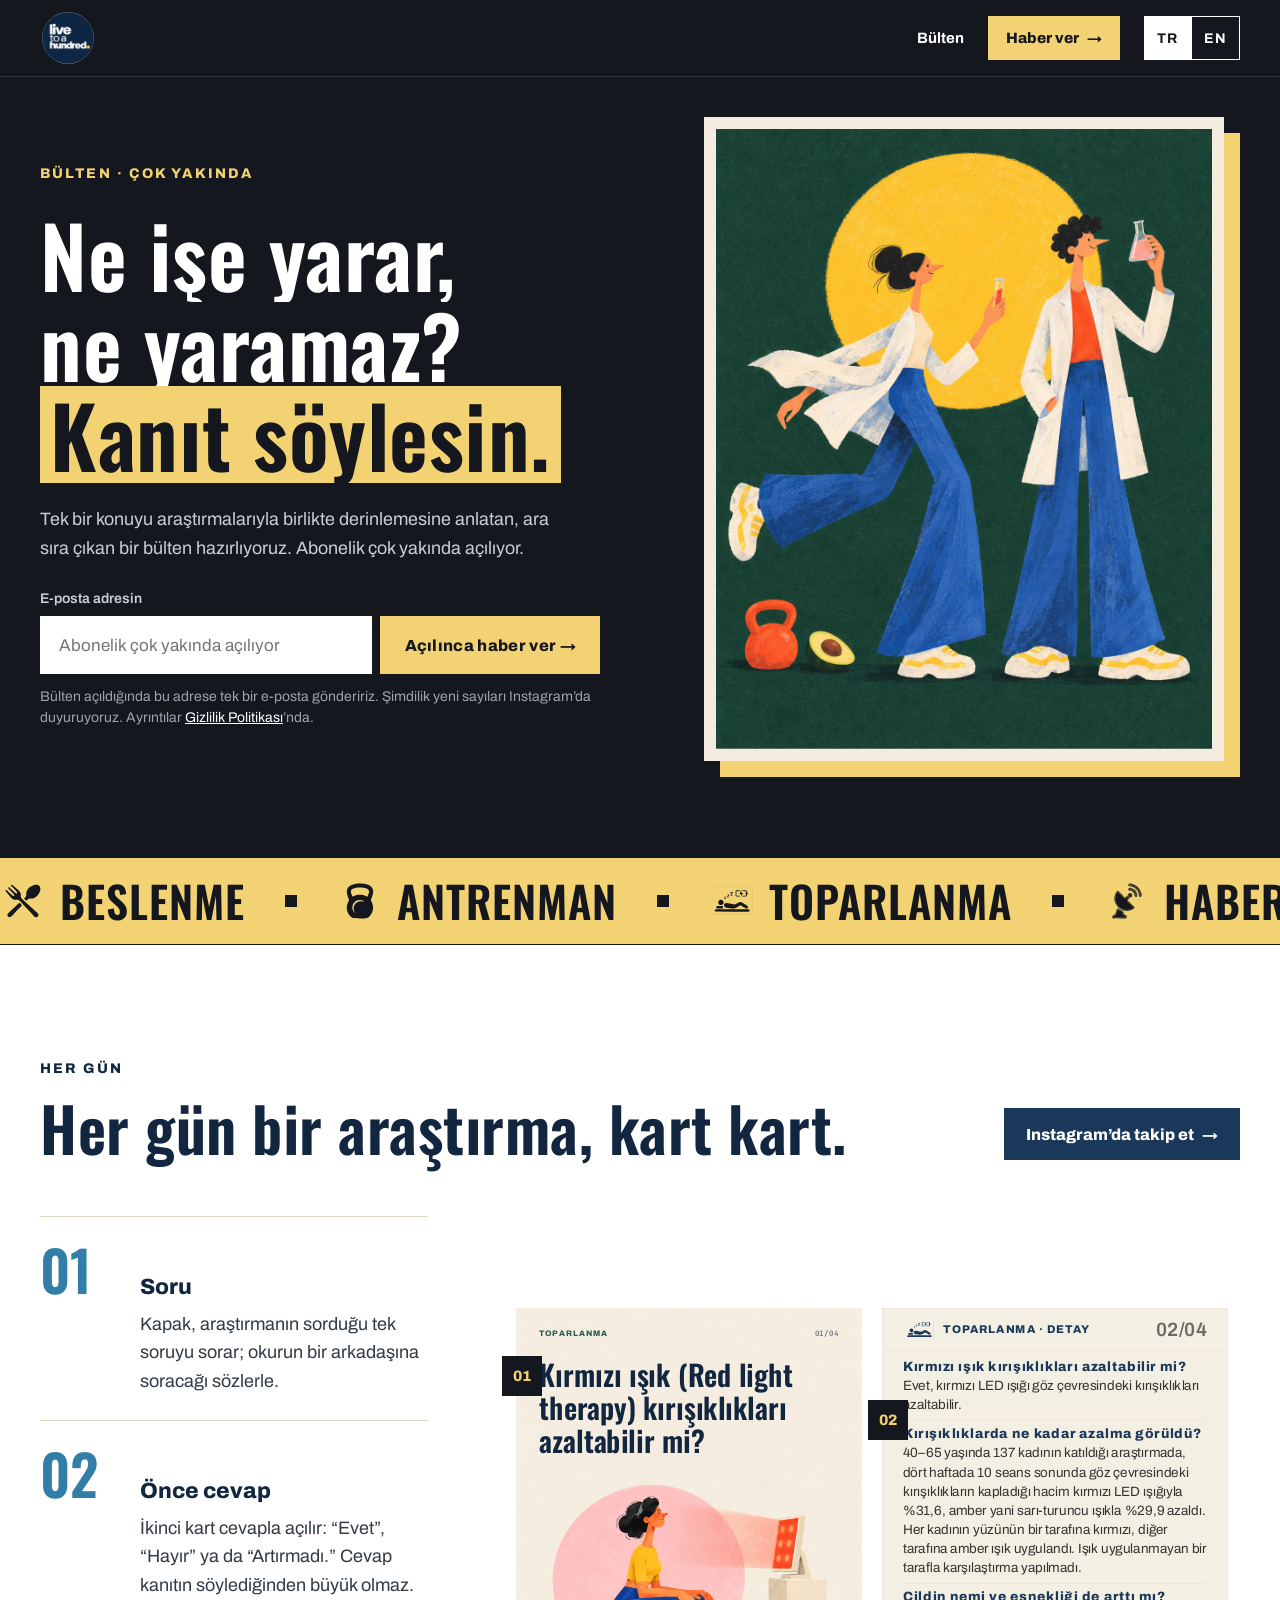
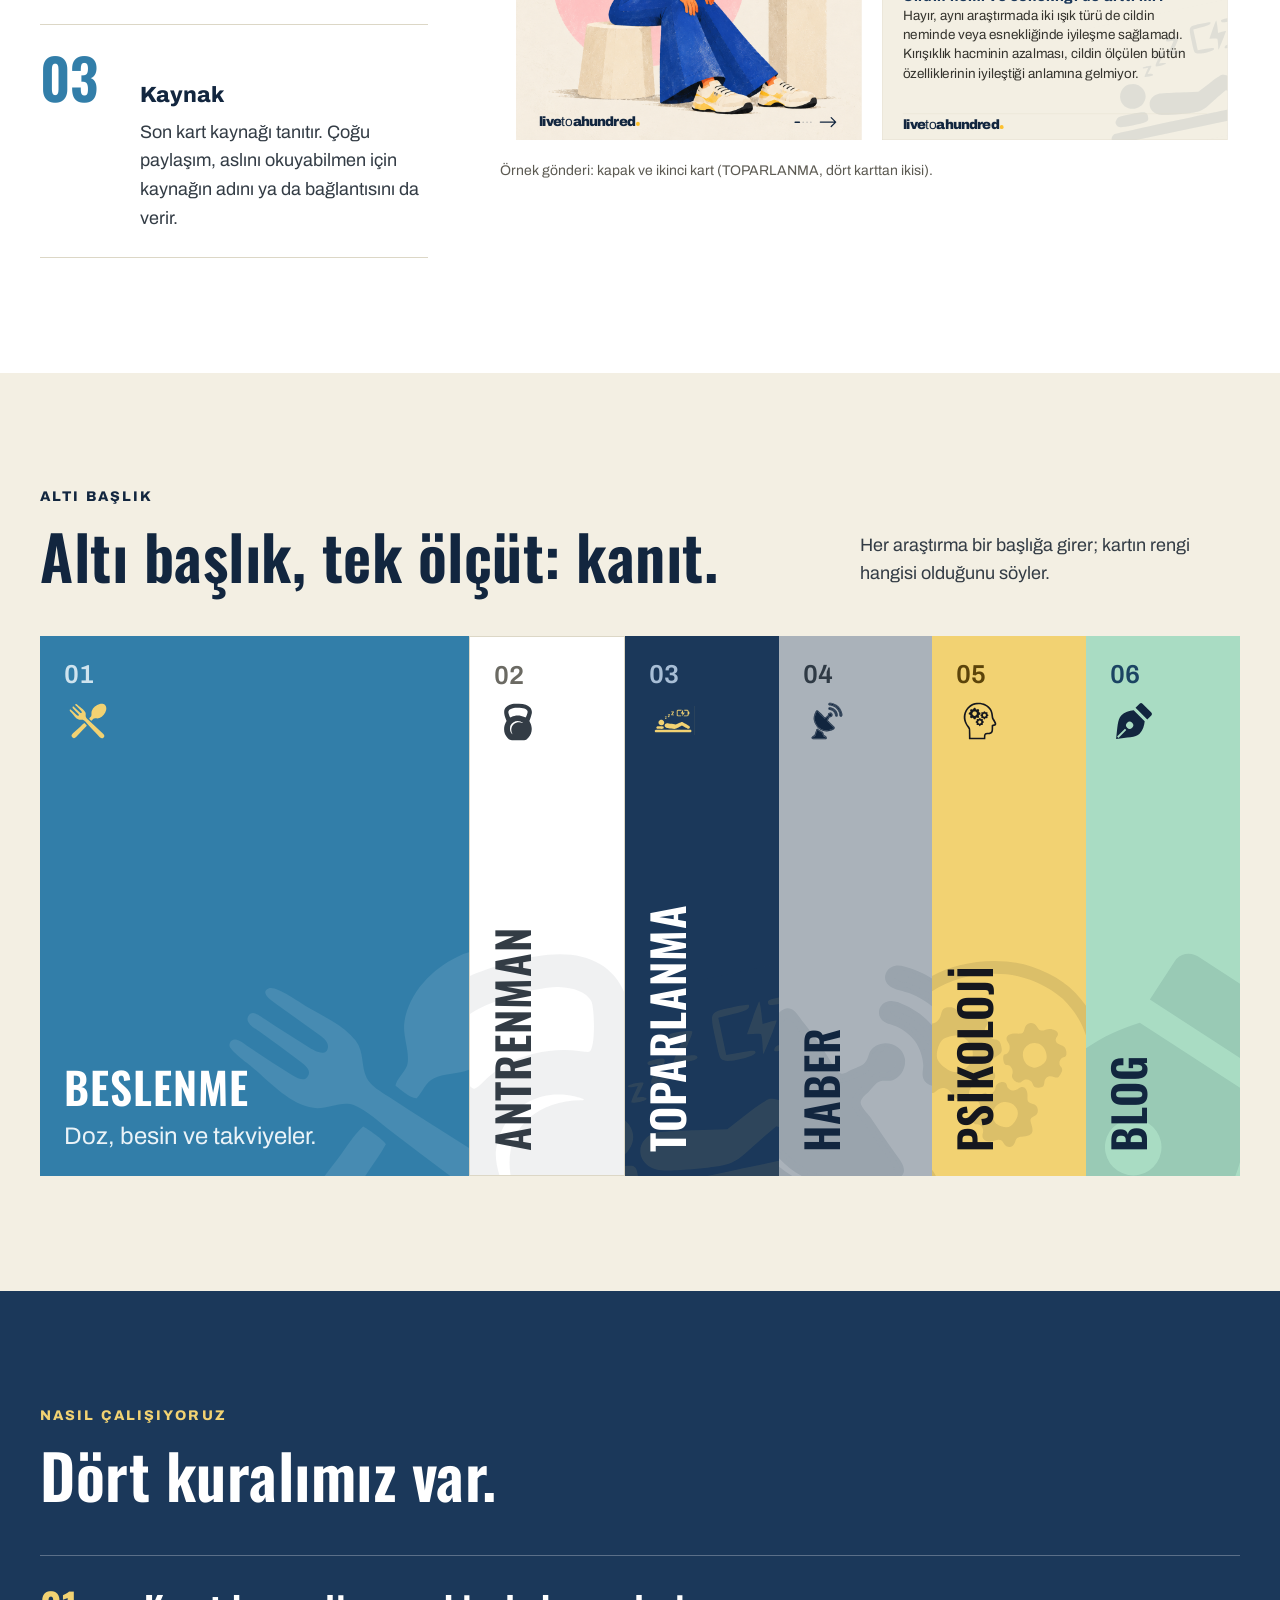
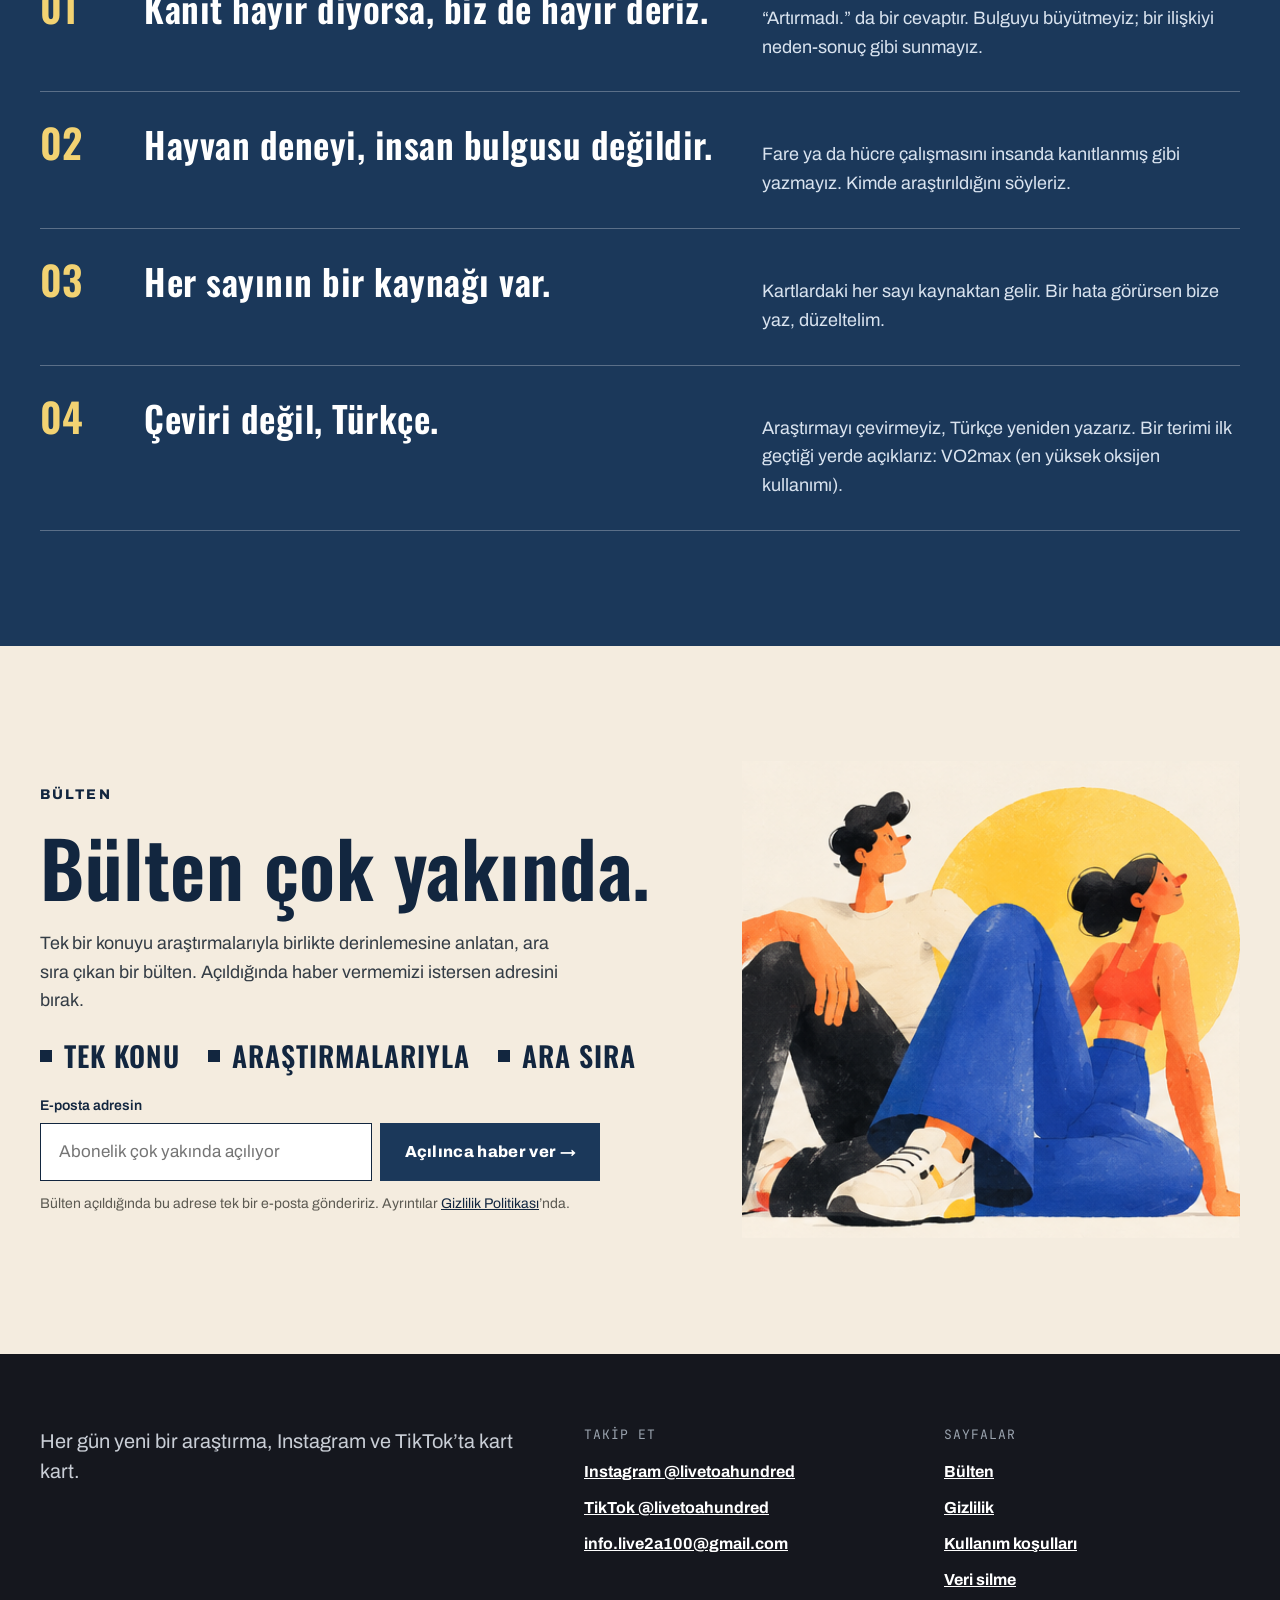
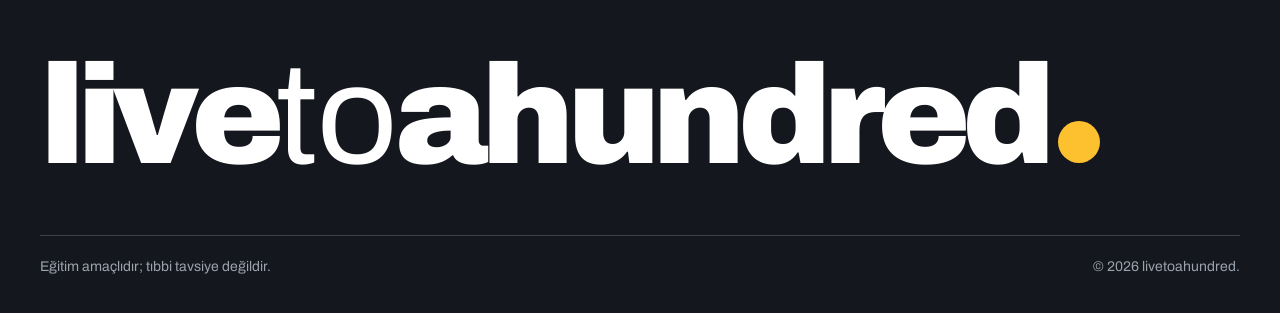
==== index.html @ a57e13e6 "publish: 95bdaf5+uncommitted" ====
<!doctype html>
<html lang="tr">
<head>
<meta charset="utf-8">
<meta name="viewport" content="width=device-width, initial-scale=1">
<title>livetoahundred · Ne işe yarar, ne yaramaz? Kanıt söylesin.</title>
<meta name="description" content="Her hafta yeni araştırmaları okuyor, her birini tek soruya ve cevabına indiriyoruz. Kaynağıyla birlikte e-postana.">
<link rel="icon" type="image/png" sizes="32x32" href="./assets/favicon-32.png">
<link rel="apple-touch-icon" href="./assets/apple-touch-icon.png">
<link rel="stylesheet" href="./assets/site/l2a-tokens.css">
<link rel="stylesheet" href="./assets/site/bundle.css">
<link rel="stylesheet" href="./assets/site/landing.css">
<link rel="stylesheet" href="./assets/site/site.css">
<style>
    .sc-placeholder{background:color-mix(in srgb,currentColor 8%,transparent);
      border:1px solid color-mix(in srgb,currentColor 50%,transparent);
      border-radius:2px;box-sizing:border-box;overflow:hidden}
    @keyframes sc-shine{0%{background-position:100% 50%}100%{background-position:0% 50%}}
    html.sc-dc-streaming .sc-placeholder,
    html.sc-dc-streaming .sc-interp.sc-missing{position:relative;
      background:color-mix(in srgb,currentColor 5%,transparent);
      border-color:transparent}
    html.sc-dc-streaming .sc-placeholder::before,
    html.sc-dc-streaming .sc-interp.sc-missing::before{content:'';
      position:absolute;inset:0;pointer-events:none;
      background:linear-gradient(90deg,rgba(217,119,87,0) 25%,rgba(247,225,211,.95) 37%,rgba(217,119,87,0) 63%);
      background-size:400% 100%;animation:sc-shine 1.4s ease infinite}
    html.sc-dc-streaming .sc-placeholder:nth-child(n+9 of .sc-placeholder)::before,
    html.sc-dc-streaming .sc-interp.sc-missing:nth-child(n+9 of .sc-interp.sc-missing)::before{animation:none;
      background:color-mix(in srgb,currentColor 8%,transparent)}
    .sc-placeholder-error{padding:4px 8px;font:11px/1.4 ui-monospace,monospace;
      color:color-mix(in srgb,currentColor 70%,transparent);word-break:break-word}
    .sc-interp.sc-missing{display:inline-block;width:2em;height:1em;overflow:hidden;
      vertical-align:text-bottom;background:rgba(255,255,255,.3);border:1px solid rgba(0,0,0,.5);
      border-radius:2px;box-sizing:border-box;color:transparent;
      user-select:none}
    .sc-interp.sc-unresolved{font-family:ui-monospace,monospace;font-size:.85em;
      color:color-mix(in srgb,currentColor 50%,transparent);
      background:color-mix(in srgb,currentColor 10%,transparent);border-radius:3px;
      padding:0 3px}
    .sc-host.sc-has-error{position:relative}
    .sc-logic-error{position:absolute;top:8px;left:8px;z-index:2147483647;max-width:60ch;
      padding:6px 10px;background:#b00020;color:#fff;font:12px/1.4 ui-monospace,monospace;
      border-radius:4px;white-space:pre-wrap;pointer-events:none}
    /* Mirrors PRINT_BASELINE_CSS in apps/web deck-stage-export.ts — keep both
       in sync until dc-runtime regains a build step. */
    @media print {
      @page { margin: 0.5cm; }
      figure, table { break-inside: avoid; }
      #dc-root, #dc-root > .sc-host { height: auto; }
      *, *::before, *::after {
        print-color-adjust: exact; -webkit-print-color-adjust: exact;
        backdrop-filter: none !important; -webkit-backdrop-filter: none !important;
        animation-delay: -99s !important; animation-duration: .001s !important;
        animation-iteration-count: 1 !important; animation-fill-mode: both !important;
        animation-play-state: running !important; transition-duration: 0s !important;
      }
    }
  </style>
<style>x-dc{display:none!important}</style>
<style data-dc-tpl="1">
body{margin:0}
</style>
<style data-dc-tpl="1">
body{margin:0}
</style>
<style data-dc-tpl="1">
body{margin:0}
</style>
<style data-dc-tpl="1">
body{margin:0}
</style>
<style data-dc-tpl="1">
body{margin:0}
</style>
</head>
<body style="margin:0; background:#15171e">
<div id="dc-root"><div class="sc-host" data-sc-name="Main"><div style="min-height: 100vh; background: rgb(21, 23, 30); font-family: var(--font-text, 'Archivo', sans-serif);"><div lang="tr" id="ust-tr"><header class="lp-dark" style="position: sticky; top: 0px; z-index: 20; background: rgb(21, 23, 30); border-bottom: 1px solid rgba(255, 255, 255, 0.12);"><div style="width: 100%; max-width: 1240px; margin: 0px auto; box-sizing: border-box; padding: 10px 20px; display: flex; align-items: center; justify-content: space-between; gap: 16px;"><a class="lp-logo" href="#ust-tr" style="display: inline-flex; align-items: center; text-decoration: none;"><img class="lp-badge" src="./assets/site/b4aba5469fd27f1ff24beb4c48ca603b.png" alt="livetoahundred" width="56" height="56" style="width: 56px; height: 56px;"></a><nav aria-label="Site menüsü" style="display: flex; align-items: center; gap: 12px 24px;"><a class="lp-hide-sm" href="./newsletter/" style="display: inline-block; padding: 14px 0px; color: rgb(255, 255, 255); font-size: 15px; line-height: 1.2; font-weight: 700; text-decoration: none;">Bülten</a><a class="lp-btn lp-btn--sari lp-hide-sm" href="#abone-tr" style="display: inline-flex; align-items: center; gap: 8px; height: 44px; padding: 0px 18px; box-sizing: border-box; background: rgb(242, 210, 114); color: rgb(21, 23, 30); font-size: 15px; font-weight: 800; text-decoration: none;">Haber ver <span class="lp-btn__arrow" aria-hidden="true">→</span></a><div style="display: flex;"><a href="./" hreflang="tr" aria-current="page" style="min-width: 48px; height: 44px; padding: 0px 12px; border: 1px solid rgb(255, 255, 255); border-radius: 0px; background: rgb(255, 255, 255); color: rgb(21, 23, 30); font-family: var(--font-text, 'Archivo', sans-serif); font-size: 14px; font-weight: 700; letter-spacing: 0.08em;  display: inline-flex; align-items: center; justify-content: center; box-sizing: border-box; text-decoration: none;">TR</a><a href="./en/" hreflang="en" style="min-width: 48px; height: 44px; padding: 0px 12px; border-width: 1px 1px 1px 0px; border-style: solid solid solid none; border-color: rgb(255, 255, 255) rgb(255, 255, 255) rgb(255, 255, 255) currentcolor; border-image: initial; border-radius: 0px; background: transparent; color: rgb(255, 255, 255); font-family: var(--font-text, 'Archivo', sans-serif); font-size: 14px; font-weight: 700; letter-spacing: 0.08em;  display: inline-flex; align-items: center; justify-content: center; box-sizing: border-box; text-decoration: none;">EN</a></div></nav></div></header><section class="lp-dark" aria-labelledby="hero-title-tr" style="position: relative; overflow: clip; background: rgb(21, 23, 30); color: rgb(255, 255, 255);"><div style="width: 100%; max-width: 1240px; margin: 0px auto; box-sizing: border-box; min-height: 720px; padding: 40px 20px 80px; display: flex; flex-wrap: wrap; align-items: center; justify-content: space-between; gap: 40px 48px;"><div style="flex: 1 1 560px; min-width: 0px; display: flex; flex-direction: column; gap: 28px;"><p class="lp-fade" style="margin: 0px; font-size: 14px; line-height: 1.3; font-weight: 800; letter-spacing: 0.15em; color: rgb(242, 210, 114); animation-delay: 0.05s;">BÜLTEN · ÇOK YAKINDA</p><h1 id="hero-title-tr" style="margin: 0px; font-family: var(--font-display, 'Oswald', sans-serif); font-size: clamp(52px, 6.6vw, 100px); line-height: 1; font-weight: 600; letter-spacing: 0.5px; color: rgb(255, 255, 255);"><span class="lp-line"><span style="animation-delay: 0.1s;">Ne işe yarar,</span></span><span class="lp-line"><span style="animation-delay: 0.22s;">ne yaramaz?</span></span><span class="lp-line"><span style="animation-delay: 0.34s;"><span class="lp-mark">Kanıt söylesin.</span></span></span></h1><p class="lp-fade" style="margin: 0px; max-width: 540px; font-size: clamp(17px, 1.4vw, 20px); line-height: 1.6; color: rgb(201, 206, 214); animation-delay: 0.55s;">Tek bir konuyu araştırmalarıyla birlikte derinlemesine anlatan, ara sıra çıkan bir bülten hazırlıyoruz. Abonelik çok yakında açılıyor.</p><div class="lp-fade" style="animation-delay: 0.7s;"><form method="post" action="" style="display: flex; flex-direction: column; gap: 8px; max-width: 560px;"><label for="email-hero-tr" style="font-size: 14px; line-height: 1.3; font-weight: 600; color: rgb(201, 206, 214);">E-posta adresin</label><div style="display: flex; flex-wrap: wrap; gap: 8px;"><input id="email-hero-tr" type="email" name="EMAIL" required="" autocomplete="email" placeholder="Abonelik çok yakında açılıyor" disabled style="flex: 999 1 240px; min-width: 0px; height: 58px; box-sizing: border-box; padding: 0px 18px; border: 1px solid rgb(255, 255, 255); border-radius: 0px; background: rgb(255, 255, 255); color: rgb(21, 23, 30); font-family: var(--font-text, 'Archivo', sans-serif); font-size: 17px;"><button class="lp-btn lp-btn--sari" type="submit" disabled style="flex: 1 0 auto; height: 58px; padding: 0px 24px; border: 0px; border-radius: 0px; background: rgb(242, 210, 114); color: rgb(21, 23, 30); font-family: var(--font-text, 'Archivo', sans-serif); font-size: 16px; font-weight: 800; letter-spacing: 0.02em; white-space: nowrap; cursor: pointer;">Açılınca haber ver <span class="lp-btn__arrow" aria-hidden="true">→</span></button></div><p style="margin: 4px 0px 0px; font-size: 14px; line-height: 1.5; color: rgb(154, 163, 174);">Bülten açıldığında bu adrese tek bir e-posta göndeririz. Şimdilik yeni sayıları Instagram’da duyuruyoruz. Ayrıntılar <a href="./privacy/" style="color: rgb(255, 255, 255);">Gizlilik Politikası</a>’nda.</p></form></div></div><div style="flex: 1 1 480px; min-width: 0px; max-width: 600px; margin: 0px auto;"><div class="sc-host" data-sc-name="HeroArt"><div style="box-sizing: border-box; width: 100%; padding: 0px 16px 16px 0px; background: rgb(21, 23, 30);"><div class="hx-frame" style="position: relative; box-sizing: border-box; width: 100%; padding: 12px; background: rgb(244, 236, 223); box-shadow: rgb(242, 210, 114) 16px 16px 0px;"><div class="hx-in" style="position: relative; width: 100%; aspect-ratio: 1122 / 1402; overflow: hidden; background: rgb(27, 67, 55);"><img class="hx-img" src="./assets/site/357c6dd24c861f4c69167616568e01a3.jpg" alt="Laboratuvar önlüklü iki araştırmacı: biri elinde deney tüpüyle koşuyor, öteki pembe sıvılı bir cam şişeye bakıyor. Yerde bir kettlebell ve yarım avokado, arkalarında büyük sarı bir güneş." width="1122" height="1402" style="display: block; width: 100%; height: 100%; object-fit: cover;"></div></div></div></div></div></div></section><div class="sc-host" data-sc-name="Marquee"><div class="lp-marquee" aria-hidden="true" style="overflow: clip; background: rgb(242, 210, 114); border-top: 1px solid rgb(21, 23, 30); border-bottom: 1px solid rgb(21, 23, 30);"><div class="lp-marquee__track"><div style="display: flex; align-items: center; gap: 40px; padding: 18px 40px 18px 0px;"><span style="display: inline-flex; align-items: center; gap: 14px; font-family: var(--font-display, 'Oswald', sans-serif); font-size: clamp(30px, 3.4vw, 50px); line-height: 1.15; font-weight: 600; letter-spacing: 1px; color: rgb(21, 23, 30); white-space: nowrap;"><div class="sc-host-x" style="display: contents;"><svg class="l2a-pillar-icon" viewBox="0 0 48 48" width="46" height="38" fill="none" aria-hidden="true" focusable="false" style="color: rgb(21, 23, 30);"><g transform="translate(-1.87 -1.13) scale(0.2706)" fill="currentColor" fill-rule="evenodd"><path d="M111.5 91.27C107.85 90.82 103.54 85.1 101.12 82.5C101.54 79.26 108.65 75.42 109.96 71.15C112.26 63.64 109.61 55.66 112.23 48.09C117.55 32.69 132.58 22.07 147.68 17.84C155.23 15.73 164.74 15.79 170.81 21.36C177.1 27.12 177.79 36.38 176.12 44.23C172.93 59.19 160.78 74.12 146.51 79.72C138.75 82.76 130.73 80.04 122.84 82.03C118 83.25 115.27 88.45 111.5 91.27ZM41.22 17.1C45.25 16.1 55.94 26.91 59.29 29.87C67.48 37.1 78.73 44.1 83.74 54.11C87.43 61.48 83.96 68.43 86.14 75.41C87.67 80.34 92.76 84.34 96.37 87.8C115.73 106.38 136.19 123.75 155.59 142.25C161.95 148.31 175.06 157.52 163.84 166.67C160.47 169.42 155.35 169.93 151.57 167.59C146.51 164.46 142.79 158.72 138.75 154.42C135.29 150.74 131.74 147.19 128.33 143.49C117.05 131.2 105.56 119.17 94.3 106.86C89.32 101.42 82.95 92.95 76.74 89.1C70.03 84.93 61.48 89.07 54.19 86.62C41.04 82.2 32.53 67.48 23.71 57.45C21.73 55.21 14.4 47.48 14.32 44.83C14.29 43.85 14.99 42.5 15.86 42.06C19.08 40.46 21.77 44.31 23.86 46.3C30.95 53.04 38.03 59.68 45.21 66.3C47.68 68.57 51.92 72.35 54.66 68.15C56.6 65.18 52.98 61.74 51.12 59.72C45.06 53.14 38.79 46.73 32.56 40.27C30.5 38.13 24.64 33.74 27.42 30.26C30.19 26.79 33.89 31.32 35.9 33.27C42.83 40.02 50.15 46.36 57.22 52.96C59.36 54.97 66.04 60.71 67.9 55.1C69.1 51.51 65.52 48.46 63.32 46.18C57.06 39.66 50.66 33.25 44.33 26.83C42.65 25.12 35.31 18.55 41.22 17.1ZM79.5 101.6C81.54 103.11 89.9 111.38 90.2 113.5C84.93 120.03 78.69 125.67 73.02 131.85C64.1 141.58 55.04 151.19 45.97 160.8C40.41 166.69 32.81 172.89 25.53 165.3C18.86 158.36 24.45 151.27 30.1 146.27C41.03 136.58 51.82 126.64 62.6 116.76C67.95 111.86 73.34 105.38 79.5 101.6Z"></path></g></svg></div>BESLENME</span><span style="flex: 0 0 auto; width: 12px; height: 12px; background: rgb(21, 23, 30);"></span><span style="display: inline-flex; align-items: center; gap: 14px; font-family: var(--font-display, 'Oswald', sans-serif); font-size: clamp(30px, 3.4vw, 50px); line-height: 1.15; font-weight: 600; letter-spacing: 1px; color: rgb(21, 23, 30); white-space: nowrap;"><div class="sc-host-x" style="display: contents;"><svg class="l2a-pillar-icon" viewBox="0 0 48 48" width="46" height="38" fill="none" aria-hidden="true" focusable="false" style="color: rgb(21, 23, 30);"><g transform="translate(-4.02 54.82) scale(0.031523 -0.031523)" fill="currentColor"><path d="M735 1669 c-126 -19 -238 -65 -294 -121 -100 -98 -104 -227 -16 -458 l28 -73 -31 -61 c-104 -206 -77 -426 72 -584 84 -90 89 -92 394 -92 305 0 302 -1 393 97 147 159 173 385 67 584 -28 53 -29 59 -15 85 25 49 76 221 83 277 9 76 -15 152 -67 211 -80 90 -215 135 -424 141 -71 2 -157 0 -190 -6z m393 -179 c70 -25 117 -65 127 -109 7 -32 -38 -180 -65 -213 -16 -20 -16 -20 -56 -1 -156 79 -356 79 -493 1 -19 -10 -39 -17 -46 -14 -16 6 -64 127 -71 180 -12 83 36 131 168 166 104 29 343 23 436 -10z m-146 -490 c51 -19 127 -70 84 -56 -215 70 -398 -28 -431 -231 -7 -44 16 -155 37 -180 6 -7 8 -16 5 -19 -6 -6 -48 48 -73 96 -29 54 -26 181 4 240 74 142 230 205 374 150z"></path></g></svg></div>ANTRENMAN</span><span style="flex: 0 0 auto; width: 12px; height: 12px; background: rgb(21, 23, 30);"></span><span style="display: inline-flex; align-items: center; gap: 14px; font-family: var(--font-display, 'Oswald', sans-serif); font-size: clamp(30px, 3.4vw, 50px); line-height: 1.15; font-weight: 600; letter-spacing: 1px; color: rgb(21, 23, 30); white-space: nowrap;"><div class="sc-host-x" style="display: contents;"><svg class="l2a-pillar-icon" viewBox="0 0 48 48" width="46" height="38" fill="none" aria-hidden="true" focusable="false" style="color: rgb(21, 23, 30);"><g transform="translate(-0.38 41.36) scale(0.023875 -0.023875)"><mask id="l2a-mask-toparlanma-re" maskUnits="userSpaceOnUse" x="0" y="0" width="2110" height="1500"><rect x="0" y="0" width="2110" height="1500" fill="#ffffff"></rect><path d="M0 750 l0 -750 1055 0 1055 0 0 750 0 750 -1055 0 -1055 0 0 -750z m1460 533 c-1 -26 -22 -32 -110 -35 l-95 -3 0 -120 0 -120 93 -3 c82 -2 93 -5 90 -20 -5 -24 -169 -30 -204 -7 -23 15 -24 19 -24 147 0 172 -3 168 142 168 59 0 108 -3 108 -7z m66 -64 l-7 -71 45 4 c25 2 46 1 46 -1 0 -8 -123 -192 -125 -189 -2 2 2 29 7 61 6 32 7 61 4 64 -4 4 -24 9 -46 12 l-40 6 57 93 c31 50 58 92 61 92 2 0 1 -32 -2 -71z m256 54 c10 -9 18 -30 18 -49 0 -26 4 -33 23 -36 20 -3 22 -8 22 -63 0 -55 -2 -60 -22 -63 -18 -3 -23 -10 -23 -34 0 -59 -20 -68 -142 -68 -105 0 -108 1 -98 20 9 17 23 20 103 22 l92 3 0 120 0 120 -87 3 c-80 3 -88 5 -88 22 0 18 7 20 92 20 71 0 95 -4 110 -17z m-705 -79 c2 -6 -19 -40 -46 -75 l-50 -64 47 -5 c33 -4 47 -9 47 -20 0 -12 -15 -15 -74 -15 -45 0 -76 4 -78 11 -2 6 17 38 42 71 25 34 45 64 45 67 0 3 -18 6 -40 6 -34 0 -40 3 -40 20 0 19 5 21 72 18 40 -2 73 -8 75 -14z m-207 -140 c0 -9 -16 -35 -36 -59 l-35 -44 38 -3 c21 -2 38 -7 38 -13 0 -13 -105 -19 -117 -7 -5 5 6 27 27 53 19 24 35 47 35 52 0 4 -13 7 -30 7 -20 0 -30 5 -30 15 0 12 13 15 55 15 43 0 55 -3 55 -16z m-160 -112 c0 -4 -14 -24 -30 -44 l-30 -37 27 -3 c14 -2 28 -9 31 -15 2 -9 -11 -13 -47 -13 -28 0 -51 4 -51 8 0 4 14 27 31 50 l31 42 -31 0 c-17 0 -31 5 -31 10 0 6 23 10 50 10 28 0 50 -3 50 -8z m-202 -172 c68 -42 91 -124 52 -188 -79 -130 -280 -69 -267 81 4 50 39 99 82 117 36 15 99 11 133 -10z m1167 -198 c192 -116 209 -133 189 -189 -12 -34 -52 -58 -85 -50 -13 4 -60 27 -104 53 -44 25 -108 62 -142 81 l-63 35 -62 -34 c-35 -19 -101 -56 -147 -83 -102 -60 -137 -64 -336 -41 -200 24 -253 39 -293 81 -73 79 -17 194 95 195 21 0 128 -16 238 -36 l200 -36 135 65 c74 36 149 66 165 66 22 1 81 -30 210 -107z m-1145 -125 c20 -10 25 -20 25 -52 0 -60 -21 -67 -192 -63 -151 3 -163 7 -178 55 -4 17 1 29 19 48 24 24 29 25 163 25 91 0 146 -5 163 -13z m1406 -181 c20 -27 18 -70 -4 -90 -17 -15 -91 -16 -907 -14 l-888 3 -20 27 c-17 23 -19 31 -9 53 7 14 22 29 34 34 12 4 418 8 901 7 858 -1 879 -1 893 -20z" fill="#000000"></path></mask><rect x="0" y="0" width="2110" height="1500" fill="currentColor" mask="url(#l2a-mask-toparlanma-re)"></rect></g></svg></div>TOPARLANMA</span><span style="flex: 0 0 auto; width: 12px; height: 12px; background: rgb(21, 23, 30);"></span><span style="display: inline-flex; align-items: center; gap: 14px; font-family: var(--font-display, 'Oswald', sans-serif); font-size: clamp(30px, 3.4vw, 50px); line-height: 1.15; font-weight: 600; letter-spacing: 1px; color: rgb(21, 23, 30); white-space: nowrap;"><div class="sc-host-x" style="display: contents;"><svg class="l2a-pillar-icon" viewBox="0 0 48 48" width="46" height="38" fill="none" aria-hidden="true" focusable="false" style="color: rgb(21, 23, 30);"><g transform="translate(-5.02 -5.81) scale(0.30408)" fill="currentColor" fill-rule="evenodd"><path d="M151.5 76.79C150.83 76.79 150.17 76.79 149.5 76.79C147.77 70.16 147.57 63.35 144.83 56.99C142.4 51.33 132.97 41.97 127.62 38.88C123.43 36.45 117.96 34.47 113.16 33.74C110.34 33.31 106.41 33.95 104.58 31.5C105.91 28.95 108.15 29.9 110.51 30.3C115.57 31.15 121.46 31.81 125.89 34.63C129.37 36.85 133.4 38.59 136.6 41.24C143.82 47.23 149.34 57.73 150.9 66.85C151.47 70.17 152.61 73.4 151.5 76.79ZM133.5 76.63C129.68 76.99 130.84 66.33 128.97 63.54C125.4 58.21 118.62 53.93 112.77 51.74C110.51 50.89 107.83 50.7 105.83 49.44C107.22 46.89 115.83 49.68 118.15 50.69C125.12 53.73 127.56 59.03 130.94 65.22C132.78 68.57 135.42 72.71 133.5 76.63ZM121.41 124.83C120.7 127.94 116.24 129.86 113.58 131.08C105.25 134.92 94.85 135.96 85.78 134.46C59.52 130.1 40.99 101.17 48.95 75.48C50.41 70.78 51.97 65.32 55.54 61.68C57.87 59.3 62.44 65.44 63.85 66.98C68.78 72.35 74.66 76.79 79.56 82.27C81.38 84.3 83.68 87.7 86.58 88.19C89.24 88.64 101.03 80.23 102.19 77.71C103.74 74.38 102.12 66.52 109.43 68.77C113.03 69.89 114.07 74.76 111.53 77.38C109.64 79.32 106.93 78.61 104.64 79.82C102.35 81.04 94.69 92.96 94.77 95.5C94.87 99.09 99.44 102.09 101.81 104.37C106.28 108.68 110.48 113.24 114.87 117.63C117.06 119.82 120.19 121.94 121.41 124.83ZM57.5 134C59.66 134.21 60.81 135.83 62.56 136.94C65.88 139.04 74.71 142.33 76.33 145.52C78.29 149.38 78.76 154.43 81.67 157.81C84.56 161.18 88.51 158.41 90.32 164.5C88.59 167.38 83.15 166.55 80.17 166.57C70.4 166.64 60.61 166.24 50.83 166.14C48.09 166.12 40.89 167.24 39.41 164.5C40.31 159.13 46.35 160.78 48.88 157.05C53.37 150.41 52.57 140.42 57.5 134Z"></path><path d="M104.26 28.13C108.74 26.59 115.37 28.52 119.7 29.82C133.87 34.04 146.01 45.05 151.18 58.98C152.51 62.55 156.25 75.62 153.37 78.51C151.51 80.39 148.37 80.26 147.17 77.7C145.73 74.6 146.59 70.74 145.75 67.48C143.78 59.85 140.22 52.83 134.62 47.21C129.14 41.72 121.98 38.13 114.5 36.29C111.21 35.48 107 36.5 103.98 34.85C101.49 33.48 101.34 29.13 104.26 28.13ZM151.5 76.79C152.61 73.4 151.47 70.17 150.9 66.85C149.34 57.73 143.82 47.23 136.6 41.24C133.4 38.59 129.37 36.85 125.89 34.63C121.46 31.81 115.57 31.15 110.51 30.3C108.15 29.9 105.91 28.95 104.58 31.5C106.41 33.95 110.34 33.31 113.16 33.74C117.96 34.47 123.43 36.45 127.62 38.88C132.97 41.97 142.4 51.33 144.83 56.99C147.57 63.35 147.77 70.16 149.5 76.79C150.17 76.79 150.83 76.79 151.5 76.79ZM105.56 45.6C117.56 43.82 130.13 54.51 134.2 64.96C135.43 68.1 138.14 75.67 135.42 78.6C133.58 80.59 130.36 80.11 129.24 77.59C128.64 76.26 128.9 74.59 128.65 73.17C127.84 68.53 125.94 63.95 122.7 60.46C119.15 56.64 114.83 54.57 109.84 53.3C107.83 52.79 105.37 53.41 103.6 52.21C100.55 50.14 102.33 46.08 105.56 45.6ZM133.5 76.63C135.42 72.71 132.78 68.57 130.94 65.22C127.56 59.03 125.12 53.73 118.15 50.69C115.83 49.68 107.22 46.89 105.83 49.44C107.83 50.7 110.51 50.89 112.77 51.74C118.62 53.93 125.4 58.21 128.97 63.54C130.84 66.33 129.68 76.99 133.5 76.63ZM56.5 57.61C59.68 58.35 61.92 61.82 64.15 64.01C69.3 69.06 74.72 73.93 79.56 79.27C81.53 81.45 84.64 85.57 87.5 86.36C89.56 85.17 99.09 78.84 100.13 77.32C101 76.04 100.18 74.13 100.5 72.65C101.36 68.77 105.01 65.64 109.16 66.35C115.01 67.35 117.75 74.42 113.82 78.98C111.64 81.51 108.38 81.47 105.33 81.5C103.66 84.01 96.65 93.31 96.78 95.83C96.85 97.37 102.38 101.85 103.65 103.18C108.7 108.45 113.98 113.53 119.16 118.68C120.95 120.46 124.08 122.61 124.59 125.17C121.76 133.5 102.32 137.23 94.83 137.28C67.93 137.45 45.55 115.36 44.97 88.5C44.81 80.74 48.7 61.35 56.5 57.61ZM121.41 124.83C120.19 121.94 117.06 119.82 114.87 117.63C110.48 113.24 106.28 108.68 101.81 104.37C99.44 102.09 94.87 99.09 94.77 95.5C94.69 92.96 102.35 81.04 104.64 79.82C106.93 78.61 109.64 79.32 111.53 77.38C114.07 74.76 113.03 69.89 109.43 68.77C102.12 66.52 103.74 74.38 102.19 77.71C101.03 80.23 89.24 88.64 86.58 88.19C83.68 87.7 81.38 84.3 79.56 82.27C74.66 76.79 68.78 72.35 63.85 66.98C62.44 65.44 57.87 59.3 55.54 61.68C51.97 65.32 50.41 70.78 48.95 75.48C40.99 101.17 59.52 130.1 85.78 134.46C94.85 135.96 105.25 134.92 113.58 131.08C116.24 129.86 120.7 127.94 121.41 124.83ZM56.5 130.25C58.48 130.9 59.91 132.72 61.57 133.92C64.73 136.22 68.17 138.17 71.72 139.79C73.33 140.52 76.73 140.86 77.77 142.4C80.61 146.59 79.77 153.46 83.37 157.17C88.67 157.97 95.47 161.36 92.5 168.18C74.06 168.18 55.61 168.18 37.17 168.18C35.18 160.4 40.27 158.35 46.5 157.1C49.83 148.15 53.17 139.2 56.5 130.25ZM57.5 134C52.57 140.42 53.37 150.41 48.88 157.05C46.35 160.78 40.31 159.13 39.41 164.5C40.89 167.24 48.09 166.12 50.83 166.14C60.61 166.24 70.4 166.64 80.17 166.57C83.15 166.55 88.59 167.38 90.32 164.5C88.51 158.41 84.56 161.18 81.67 157.81C78.76 154.43 78.29 149.38 76.33 145.52C74.71 142.33 65.88 139.04 62.56 136.94C60.81 135.83 59.66 134.21 57.5 134Z"></path><path d="M104.58 26.11C108.68 24.83 117.56 27.09 121.56 28.56C137.87 34.56 147.49 44.08 153.47 60.41C155.29 65.37 158.84 75.95 154.14 80.32C151.36 82.91 146.77 81.47 145.28 78.21C143.83 75.05 144.34 70.64 143.58 67.2C141.91 59.69 137.66 53.82 132.6 48.23C127.9 43.04 121.18 39.92 114.46 38.44C110.81 37.64 106.12 38.23 102.92 36.24C98.63 33.57 100.23 27.47 104.58 26.11ZM104.26 28.13C101.34 29.13 101.49 33.48 103.98 34.85C107 36.5 111.21 35.48 114.5 36.29C121.98 38.13 129.14 41.72 134.62 47.21C140.22 52.83 143.78 59.85 145.75 67.48C146.59 70.74 145.73 74.6 147.17 77.7C148.37 80.26 151.51 80.39 153.37 78.51C156.25 75.62 152.51 62.55 151.18 58.98C146.01 45.05 133.87 34.04 119.7 29.82C115.37 28.52 108.74 26.59 104.26 28.13ZM104.88 43.76C107.57 43.09 110.03 43.87 112.59 44.52C123.57 47.29 133.33 54.63 136.5 66.02C137.59 69.96 140.12 76.91 136.28 80.11C133.71 82.25 129.49 81.59 127.79 78.73C126.47 76.52 127.05 74.12 126.47 71.75C125.55 68.03 123.4 64.15 120.74 61.42C118.1 58.72 113.87 56.49 110.21 55.56C107.45 54.86 104.23 55.32 102.03 53.13C98.91 50.05 100.65 44.83 104.88 43.76ZM105.56 45.6C102.33 46.08 100.55 50.14 103.6 52.21C105.37 53.41 107.83 52.79 109.84 53.3C114.83 54.57 119.15 56.64 122.7 60.46C125.94 63.95 127.84 68.53 128.65 73.17C128.9 74.59 128.64 76.26 129.24 77.59C130.36 80.11 133.58 80.59 135.42 78.6C138.14 75.67 135.43 68.1 134.2 64.96C130.13 54.51 117.56 43.82 105.56 45.6ZM55.57 56.1C58.99 55.02 62.39 59.6 64.6 61.55C69.91 66.23 75.36 71.49 80.04 76.79C81.66 78.63 84.71 82.85 87.28 83.18C88.84 83.38 90.44 81.61 91.61 80.78C93.48 79.45 96.66 78.02 97.91 76.08C100.05 72.75 98.07 69.98 101.91 66.76C106.73 62.72 114.54 64.3 116.95 70.21C118.64 74.37 116.85 80.24 112.69 82.18C110.9 83.01 108.76 82.76 107.05 83.57C104.7 84.68 103.73 87.86 102.26 89.77C101.17 91.19 99.04 93.54 99.33 95.49C99.66 97.65 103.63 100.21 105.12 101.71C110.56 107.2 115.79 112.86 121.32 118.2C124.36 121.13 128.88 125.09 124.3 129.13C119.19 133.64 112.94 135.58 106.61 137.49C98.16 140.05 89.26 139.64 80.77 137.46C61.42 132.48 49.64 116.84 44.11 98.44C40.85 87.6 43.5 74.52 48.61 64.79C50.12 61.92 52.17 57.18 55.57 56.1ZM56.5 57.61C48.7 61.35 44.81 80.74 44.97 88.5C45.55 115.36 67.93 137.45 94.83 137.28C102.32 137.23 121.76 133.5 124.59 125.17C124.08 122.61 120.95 120.46 119.16 118.68C113.98 113.53 108.7 108.45 103.65 103.18C102.38 101.85 96.85 97.37 96.78 95.83C96.65 93.31 103.66 84.01 105.33 81.5C108.38 81.47 111.64 81.51 113.82 78.98C117.75 74.42 115.01 67.35 109.16 66.35C105.01 65.64 101.36 68.77 100.5 72.65C100.18 74.13 101 76.04 100.13 77.32C99.09 78.84 89.56 85.17 87.5 86.36C84.64 85.57 81.53 81.45 79.56 79.27C74.72 73.93 69.3 69.06 64.15 64.01C61.92 61.82 59.68 58.35 56.5 57.61ZM56.9 128.81C59.16 128.55 61.6 131.34 63.25 132.57C67.89 136.02 77.12 137.83 79.91 142.59C81.92 146.01 81.53 151.5 84.34 154.47C85.43 155.62 87.52 155.62 88.91 156.25C92.71 157.95 97.9 165.06 93.63 168.8C90.66 171.4 85.14 170.18 81.5 170.23C70.41 170.39 59.26 170.28 48.17 170.09C44.73 170.04 36.76 171.62 35.07 167.45C31.36 158.3 44.33 157.03 46.3 152.47C48.76 146.79 50.55 140.64 52.57 134.79C53.38 132.47 53.89 129.17 56.9 128.81ZM56.5 130.25C53.17 139.2 49.83 148.15 46.5 157.1C40.27 158.35 35.18 160.4 37.17 168.18C55.61 168.18 74.06 168.18 92.5 168.18C95.47 161.36 88.67 157.97 83.37 157.17C79.77 153.46 80.61 146.59 77.77 142.4C76.73 140.86 73.33 140.52 71.72 139.79C68.17 138.17 64.73 136.22 61.57 133.92C59.91 132.72 58.48 130.9 56.5 130.25Z"></path></g></svg></div>HABER</span><span style="flex: 0 0 auto; width: 12px; height: 12px; background: rgb(21, 23, 30);"></span><span style="display: inline-flex; align-items: center; gap: 14px; font-family: var(--font-display, 'Oswald', sans-serif); font-size: clamp(30px, 3.4vw, 50px); line-height: 1.15; font-weight: 600; letter-spacing: 1px; color: rgb(21, 23, 30); white-space: nowrap;"><div class="sc-host-x" style="display: contents;"><svg class="l2a-pillar-icon" viewBox="0 0 48 48" width="46" height="38" fill="none" aria-hidden="true" focusable="false" style="color: rgb(21, 23, 30);"><g transform="translate(-2.95 49.8) scale(0.02724 -0.02724)" fill="currentColor"><path d="M845 1750 c-228 -26 -408 -152 -504 -355 -116 -241 -88 -458 91 -717 l63 -90 3 -224 3 -224 362 2 362 3 3 92 c2 63 7 95 17 103 7 6 59 15 114 19 87 7 104 11 136 36 58 44 75 92 75 217 l0 108 40 6 c54 9 88 37 96 80 7 37 6 39 -88 214 -39 73 -47 96 -52 163 -19 242 -125 404 -332 506 -108 53 -256 76 -389 61z m247 -85 c123 -30 249 -115 311 -207 55 -83 76 -149 90 -277 13 -116 14 -116 80 -236 37 -66 66 -124 64 -130 -2 -5 -30 -15 -62 -22 -32 -6 -62 -17 -66 -25 -5 -7 -9 -66 -9 -131 0 -178 -19 -200 -171 -209 -47 -3 -96 -11 -108 -17 -39 -22 -61 -70 -61 -138 l0 -63 -294 0 -294 0 -4 198 c-3 220 -1 212 -85 326 -25 33 -55 81 -68 106 -110 218 -79 485 78 656 147 162 371 224 599 169z"></path><path d="M705 1496 c-17 -40 -48 -53 -82 -35 -43 23 -87 -21 -63 -65 18 -36 0 -76 -34 -76 -21 0 -26 -6 -32 -36 -7 -40 0 -51 35 -56 32 -4 49 -50 30 -84 -11 -22 -10 -27 13 -50 24 -25 27 -25 51 -10 32 22 69 6 84 -35 11 -27 16 -30 50 -27 31 2 39 7 41 26 2 12 14 30 28 38 22 15 26 15 49 0 23 -15 27 -15 49 -1 32 21 38 38 20 64 -21 30 -9 59 32 76 27 11 34 19 34 42 0 35 -10 50 -35 54 -11 3 -26 17 -33 32 -12 25 -12 31 4 48 17 19 16 20 -11 49 -27 29 -29 29 -56 13 -23 -14 -33 -15 -53 -5 -15 6 -26 20 -26 30 0 26 -20 42 -53 42 -23 0 -31 -7 -42 -34z m119 -157 c58 -69 11 -169 -79 -169 -36 0 -95 59 -95 94 0 33 24 82 47 95 10 6 37 11 60 11 34 0 46 -5 67 -31z"></path><path d="M1150 1354 c-10 -24 -14 -26 -49 -20 -47 7 -69 -11 -51 -43 13 -25 -2 -61 -25 -61 -10 0 -15 -10 -15 -30 0 -20 5 -30 15 -30 21 0 35 -32 23 -54 -15 -26 24 -65 46 -47 21 17 54 5 58 -22 2 -16 11 -23 30 -25 22 -3 29 2 34 22 7 30 29 40 57 25 17 -10 24 -8 38 10 15 18 16 26 7 41 -13 21 3 50 28 50 9 0 14 11 14 28 0 21 -7 32 -25 40 -27 12 -32 31 -13 50 21 21 -17 51 -58 45 -29 -5 -35 -2 -44 21 -13 36 -57 36 -70 0z m80 -104 c20 -20 26 -65 12 -86 -13 -20 -52 -35 -72 -29 -33 10 -50 35 -50 70 0 58 69 86 110 45z"></path><path d="M946 1056 c-6 -26 -38 -40 -54 -24 -6 6 -19 4 -35 -7 -22 -14 -24 -20 -15 -35 14 -22 4 -50 -22 -57 -24 -6 -29 -63 -6 -63 25 0 40 -28 28 -54 -15 -34 9 -55 57 -49 32 4 38 2 49 -21 15 -34 49 -34 64 -1 10 22 17 25 50 23 47 -2 60 13 52 59 -5 29 -3 34 20 43 19 7 26 17 26 35 0 18 -7 28 -26 35 -23 9 -25 14 -20 44 8 42 -15 67 -45 48 -25 -16 -59 1 -59 28 0 31 -56 28 -64 -4z m84 -106 c27 -27 25 -66 -5 -95 -27 -28 -45 -31 -78 -14 -29 16 -37 28 -37 62 0 36 32 67 70 67 17 0 39 -9 50 -20z"></path></g></svg></div>PSİKOLOJİ</span><span style="flex: 0 0 auto; width: 12px; height: 12px; background: rgb(21, 23, 30);"></span><span style="display: inline-flex; align-items: center; gap: 14px; font-family: var(--font-display, 'Oswald', sans-serif); font-size: clamp(30px, 3.4vw, 50px); line-height: 1.15; font-weight: 600; letter-spacing: 1px; color: rgb(21, 23, 30); white-space: nowrap;"><div class="sc-host-x" style="display: contents;"><svg class="l2a-pillar-icon" viewBox="0 0 48 48" width="46" height="38" fill="none" aria-hidden="true" focusable="false" style="color: rgb(21, 23, 30);"><g transform="matrix(0.8809 0.8809 -0.8809 0.8809 21.43 -15.72)" fill="currentColor"><path d="M18 3.5H30A2 2 0 0 1 32 5.5V11H16V5.5A2 2 0 0 1 18 3.5ZM16.5 14H31.5C34.2 17.2 36.5 21.6 36.5 26C36.5 31.2 30.5 37 24 45.5C17.5 37 11.5 31.2 11.5 26C11.5 21.6 13.8 17.2 16.5 14ZM24 23.6A3.4 3.4 0 1 0 24 30.4A3.4 3.4 0 1 0 24 23.6ZM23.1 32.5H24.9V43.2H23.1Z" fill-rule="evenodd"></path></g></svg></div>BLOG</span><span style="flex: 0 0 auto; width: 12px; height: 12px; background: rgb(21, 23, 30);"></span></div><div style="display: flex; align-items: center; gap: 40px; padding: 18px 40px 18px 0px;"><span style="display: inline-flex; align-items: center; gap: 14px; font-family: var(--font-display, 'Oswald', sans-serif); font-size: clamp(30px, 3.4vw, 50px); line-height: 1.15; font-weight: 600; letter-spacing: 1px; color: rgb(21, 23, 30); white-space: nowrap;"><div class="sc-host-x" style="display: contents;"><svg class="l2a-pillar-icon" viewBox="0 0 48 48" width="46" height="38" fill="none" aria-hidden="true" focusable="false" style="color: rgb(21, 23, 30);"><g transform="translate(-1.87 -1.13) scale(0.2706)" fill="currentColor" fill-rule="evenodd"><path d="M111.5 91.27C107.85 90.82 103.54 85.1 101.12 82.5C101.54 79.26 108.65 75.42 109.96 71.15C112.26 63.64 109.61 55.66 112.23 48.09C117.55 32.69 132.58 22.07 147.68 17.84C155.23 15.73 164.74 15.79 170.81 21.36C177.1 27.12 177.79 36.38 176.12 44.23C172.93 59.19 160.78 74.12 146.51 79.72C138.75 82.76 130.73 80.04 122.84 82.03C118 83.25 115.27 88.45 111.5 91.27ZM41.22 17.1C45.25 16.1 55.94 26.91 59.29 29.87C67.48 37.1 78.73 44.1 83.74 54.11C87.43 61.48 83.96 68.43 86.14 75.41C87.67 80.34 92.76 84.34 96.37 87.8C115.73 106.38 136.19 123.75 155.59 142.25C161.95 148.31 175.06 157.52 163.84 166.67C160.47 169.42 155.35 169.93 151.57 167.59C146.51 164.46 142.79 158.72 138.75 154.42C135.29 150.74 131.74 147.19 128.33 143.49C117.05 131.2 105.56 119.17 94.3 106.86C89.32 101.42 82.95 92.95 76.74 89.1C70.03 84.93 61.48 89.07 54.19 86.62C41.04 82.2 32.53 67.48 23.71 57.45C21.73 55.21 14.4 47.48 14.32 44.83C14.29 43.85 14.99 42.5 15.86 42.06C19.08 40.46 21.77 44.31 23.86 46.3C30.95 53.04 38.03 59.68 45.21 66.3C47.68 68.57 51.92 72.35 54.66 68.15C56.6 65.18 52.98 61.74 51.12 59.72C45.06 53.14 38.79 46.73 32.56 40.27C30.5 38.13 24.64 33.74 27.42 30.26C30.19 26.79 33.89 31.32 35.9 33.27C42.83 40.02 50.15 46.36 57.22 52.96C59.36 54.97 66.04 60.71 67.9 55.1C69.1 51.51 65.52 48.46 63.32 46.18C57.06 39.66 50.66 33.25 44.33 26.83C42.65 25.12 35.31 18.55 41.22 17.1ZM79.5 101.6C81.54 103.11 89.9 111.38 90.2 113.5C84.93 120.03 78.69 125.67 73.02 131.85C64.1 141.58 55.04 151.19 45.97 160.8C40.41 166.69 32.81 172.89 25.53 165.3C18.86 158.36 24.45 151.27 30.1 146.27C41.03 136.58 51.82 126.64 62.6 116.76C67.95 111.86 73.34 105.38 79.5 101.6Z"></path></g></svg></div>BESLENME</span><span style="flex: 0 0 auto; width: 12px; height: 12px; background: rgb(21, 23, 30);"></span><span style="display: inline-flex; align-items: center; gap: 14px; font-family: var(--font-display, 'Oswald', sans-serif); font-size: clamp(30px, 3.4vw, 50px); line-height: 1.15; font-weight: 600; letter-spacing: 1px; color: rgb(21, 23, 30); white-space: nowrap;"><div class="sc-host-x" style="display: contents;"><svg class="l2a-pillar-icon" viewBox="0 0 48 48" width="46" height="38" fill="none" aria-hidden="true" focusable="false" style="color: rgb(21, 23, 30);"><g transform="translate(-4.02 54.82) scale(0.031523 -0.031523)" fill="currentColor"><path d="M735 1669 c-126 -19 -238 -65 -294 -121 -100 -98 -104 -227 -16 -458 l28 -73 -31 -61 c-104 -206 -77 -426 72 -584 84 -90 89 -92 394 -92 305 0 302 -1 393 97 147 159 173 385 67 584 -28 53 -29 59 -15 85 25 49 76 221 83 277 9 76 -15 152 -67 211 -80 90 -215 135 -424 141 -71 2 -157 0 -190 -6z m393 -179 c70 -25 117 -65 127 -109 7 -32 -38 -180 -65 -213 -16 -20 -16 -20 -56 -1 -156 79 -356 79 -493 1 -19 -10 -39 -17 -46 -14 -16 6 -64 127 -71 180 -12 83 36 131 168 166 104 29 343 23 436 -10z m-146 -490 c51 -19 127 -70 84 -56 -215 70 -398 -28 -431 -231 -7 -44 16 -155 37 -180 6 -7 8 -16 5 -19 -6 -6 -48 48 -73 96 -29 54 -26 181 4 240 74 142 230 205 374 150z"></path></g></svg></div>ANTRENMAN</span><span style="flex: 0 0 auto; width: 12px; height: 12px; background: rgb(21, 23, 30);"></span><span style="display: inline-flex; align-items: center; gap: 14px; font-family: var(--font-display, 'Oswald', sans-serif); font-size: clamp(30px, 3.4vw, 50px); line-height: 1.15; font-weight: 600; letter-spacing: 1px; color: rgb(21, 23, 30); white-space: nowrap;"><div class="sc-host-x" style="display: contents;"><svg class="l2a-pillar-icon" viewBox="0 0 48 48" width="46" height="38" fill="none" aria-hidden="true" focusable="false" style="color: rgb(21, 23, 30);"><g transform="translate(-0.38 41.36) scale(0.023875 -0.023875)"><mask id="l2a-mask-toparlanma-rk" maskUnits="userSpaceOnUse" x="0" y="0" width="2110" height="1500"><rect x="0" y="0" width="2110" height="1500" fill="#ffffff"></rect><path d="M0 750 l0 -750 1055 0 1055 0 0 750 0 750 -1055 0 -1055 0 0 -750z m1460 533 c-1 -26 -22 -32 -110 -35 l-95 -3 0 -120 0 -120 93 -3 c82 -2 93 -5 90 -20 -5 -24 -169 -30 -204 -7 -23 15 -24 19 -24 147 0 172 -3 168 142 168 59 0 108 -3 108 -7z m66 -64 l-7 -71 45 4 c25 2 46 1 46 -1 0 -8 -123 -192 -125 -189 -2 2 2 29 7 61 6 32 7 61 4 64 -4 4 -24 9 -46 12 l-40 6 57 93 c31 50 58 92 61 92 2 0 1 -32 -2 -71z m256 54 c10 -9 18 -30 18 -49 0 -26 4 -33 23 -36 20 -3 22 -8 22 -63 0 -55 -2 -60 -22 -63 -18 -3 -23 -10 -23 -34 0 -59 -20 -68 -142 -68 -105 0 -108 1 -98 20 9 17 23 20 103 22 l92 3 0 120 0 120 -87 3 c-80 3 -88 5 -88 22 0 18 7 20 92 20 71 0 95 -4 110 -17z m-705 -79 c2 -6 -19 -40 -46 -75 l-50 -64 47 -5 c33 -4 47 -9 47 -20 0 -12 -15 -15 -74 -15 -45 0 -76 4 -78 11 -2 6 17 38 42 71 25 34 45 64 45 67 0 3 -18 6 -40 6 -34 0 -40 3 -40 20 0 19 5 21 72 18 40 -2 73 -8 75 -14z m-207 -140 c0 -9 -16 -35 -36 -59 l-35 -44 38 -3 c21 -2 38 -7 38 -13 0 -13 -105 -19 -117 -7 -5 5 6 27 27 53 19 24 35 47 35 52 0 4 -13 7 -30 7 -20 0 -30 5 -30 15 0 12 13 15 55 15 43 0 55 -3 55 -16z m-160 -112 c0 -4 -14 -24 -30 -44 l-30 -37 27 -3 c14 -2 28 -9 31 -15 2 -9 -11 -13 -47 -13 -28 0 -51 4 -51 8 0 4 14 27 31 50 l31 42 -31 0 c-17 0 -31 5 -31 10 0 6 23 10 50 10 28 0 50 -3 50 -8z m-202 -172 c68 -42 91 -124 52 -188 -79 -130 -280 -69 -267 81 4 50 39 99 82 117 36 15 99 11 133 -10z m1167 -198 c192 -116 209 -133 189 -189 -12 -34 -52 -58 -85 -50 -13 4 -60 27 -104 53 -44 25 -108 62 -142 81 l-63 35 -62 -34 c-35 -19 -101 -56 -147 -83 -102 -60 -137 -64 -336 -41 -200 24 -253 39 -293 81 -73 79 -17 194 95 195 21 0 128 -16 238 -36 l200 -36 135 65 c74 36 149 66 165 66 22 1 81 -30 210 -107z m-1145 -125 c20 -10 25 -20 25 -52 0 -60 -21 -67 -192 -63 -151 3 -163 7 -178 55 -4 17 1 29 19 48 24 24 29 25 163 25 91 0 146 -5 163 -13z m1406 -181 c20 -27 18 -70 -4 -90 -17 -15 -91 -16 -907 -14 l-888 3 -20 27 c-17 23 -19 31 -9 53 7 14 22 29 34 34 12 4 418 8 901 7 858 -1 879 -1 893 -20z" fill="#000000"></path></mask><rect x="0" y="0" width="2110" height="1500" fill="currentColor" mask="url(#l2a-mask-toparlanma-rk)"></rect></g></svg></div>TOPARLANMA</span><span style="flex: 0 0 auto; width: 12px; height: 12px; background: rgb(21, 23, 30);"></span><span style="display: inline-flex; align-items: center; gap: 14px; font-family: var(--font-display, 'Oswald', sans-serif); font-size: clamp(30px, 3.4vw, 50px); line-height: 1.15; font-weight: 600; letter-spacing: 1px; color: rgb(21, 23, 30); white-space: nowrap;"><div class="sc-host-x" style="display: contents;"><svg class="l2a-pillar-icon" viewBox="0 0 48 48" width="46" height="38" fill="none" aria-hidden="true" focusable="false" style="color: rgb(21, 23, 30);"><g transform="translate(-5.02 -5.81) scale(0.30408)" fill="currentColor" fill-rule="evenodd"><path d="M151.5 76.79C150.83 76.79 150.17 76.79 149.5 76.79C147.77 70.16 147.57 63.35 144.83 56.99C142.4 51.33 132.97 41.97 127.62 38.88C123.43 36.45 117.96 34.47 113.16 33.74C110.34 33.31 106.41 33.95 104.58 31.5C105.91 28.95 108.15 29.9 110.51 30.3C115.57 31.15 121.46 31.81 125.89 34.63C129.37 36.85 133.4 38.59 136.6 41.24C143.82 47.23 149.34 57.73 150.9 66.85C151.47 70.17 152.61 73.4 151.5 76.79ZM133.5 76.63C129.68 76.99 130.84 66.33 128.97 63.54C125.4 58.21 118.62 53.93 112.77 51.74C110.51 50.89 107.83 50.7 105.83 49.44C107.22 46.89 115.83 49.68 118.15 50.69C125.12 53.73 127.56 59.03 130.94 65.22C132.78 68.57 135.42 72.71 133.5 76.63ZM121.41 124.83C120.7 127.94 116.24 129.86 113.58 131.08C105.25 134.92 94.85 135.96 85.78 134.46C59.52 130.1 40.99 101.17 48.95 75.48C50.41 70.78 51.97 65.32 55.54 61.68C57.87 59.3 62.44 65.44 63.85 66.98C68.78 72.35 74.66 76.79 79.56 82.27C81.38 84.3 83.68 87.7 86.58 88.19C89.24 88.64 101.03 80.23 102.19 77.71C103.74 74.38 102.12 66.52 109.43 68.77C113.03 69.89 114.07 74.76 111.53 77.38C109.64 79.32 106.93 78.61 104.64 79.82C102.35 81.04 94.69 92.96 94.77 95.5C94.87 99.09 99.44 102.09 101.81 104.37C106.28 108.68 110.48 113.24 114.87 117.63C117.06 119.82 120.19 121.94 121.41 124.83ZM57.5 134C59.66 134.21 60.81 135.83 62.56 136.94C65.88 139.04 74.71 142.33 76.33 145.52C78.29 149.38 78.76 154.43 81.67 157.81C84.56 161.18 88.51 158.41 90.32 164.5C88.59 167.38 83.15 166.55 80.17 166.57C70.4 166.64 60.61 166.24 50.83 166.14C48.09 166.12 40.89 167.24 39.41 164.5C40.31 159.13 46.35 160.78 48.88 157.05C53.37 150.41 52.57 140.42 57.5 134Z"></path><path d="M104.26 28.13C108.74 26.59 115.37 28.52 119.7 29.82C133.87 34.04 146.01 45.05 151.18 58.98C152.51 62.55 156.25 75.62 153.37 78.51C151.51 80.39 148.37 80.26 147.17 77.7C145.73 74.6 146.59 70.74 145.75 67.48C143.78 59.85 140.22 52.83 134.62 47.21C129.14 41.72 121.98 38.13 114.5 36.29C111.21 35.48 107 36.5 103.98 34.85C101.49 33.48 101.34 29.13 104.26 28.13ZM151.5 76.79C152.61 73.4 151.47 70.17 150.9 66.85C149.34 57.73 143.82 47.23 136.6 41.24C133.4 38.59 129.37 36.85 125.89 34.63C121.46 31.81 115.57 31.15 110.51 30.3C108.15 29.9 105.91 28.95 104.58 31.5C106.41 33.95 110.34 33.31 113.16 33.74C117.96 34.47 123.43 36.45 127.62 38.88C132.97 41.97 142.4 51.33 144.83 56.99C147.57 63.35 147.77 70.16 149.5 76.79C150.17 76.79 150.83 76.79 151.5 76.79ZM105.56 45.6C117.56 43.82 130.13 54.51 134.2 64.96C135.43 68.1 138.14 75.67 135.42 78.6C133.58 80.59 130.36 80.11 129.24 77.59C128.64 76.26 128.9 74.59 128.65 73.17C127.84 68.53 125.94 63.95 122.7 60.46C119.15 56.64 114.83 54.57 109.84 53.3C107.83 52.79 105.37 53.41 103.6 52.21C100.55 50.14 102.33 46.08 105.56 45.6ZM133.5 76.63C135.42 72.71 132.78 68.57 130.94 65.22C127.56 59.03 125.12 53.73 118.15 50.69C115.83 49.68 107.22 46.89 105.83 49.44C107.83 50.7 110.51 50.89 112.77 51.74C118.62 53.93 125.4 58.21 128.97 63.54C130.84 66.33 129.68 76.99 133.5 76.63ZM56.5 57.61C59.68 58.35 61.92 61.82 64.15 64.01C69.3 69.06 74.72 73.93 79.56 79.27C81.53 81.45 84.64 85.57 87.5 86.36C89.56 85.17 99.09 78.84 100.13 77.32C101 76.04 100.18 74.13 100.5 72.65C101.36 68.77 105.01 65.64 109.16 66.35C115.01 67.35 117.75 74.42 113.82 78.98C111.64 81.51 108.38 81.47 105.33 81.5C103.66 84.01 96.65 93.31 96.78 95.83C96.85 97.37 102.38 101.85 103.65 103.18C108.7 108.45 113.98 113.53 119.16 118.68C120.95 120.46 124.08 122.61 124.59 125.17C121.76 133.5 102.32 137.23 94.83 137.28C67.93 137.45 45.55 115.36 44.97 88.5C44.81 80.74 48.7 61.35 56.5 57.61ZM121.41 124.83C120.19 121.94 117.06 119.82 114.87 117.63C110.48 113.24 106.28 108.68 101.81 104.37C99.44 102.09 94.87 99.09 94.77 95.5C94.69 92.96 102.35 81.04 104.64 79.82C106.93 78.61 109.64 79.32 111.53 77.38C114.07 74.76 113.03 69.89 109.43 68.77C102.12 66.52 103.74 74.38 102.19 77.71C101.03 80.23 89.24 88.64 86.58 88.19C83.68 87.7 81.38 84.3 79.56 82.27C74.66 76.79 68.78 72.35 63.85 66.98C62.44 65.44 57.87 59.3 55.54 61.68C51.97 65.32 50.41 70.78 48.95 75.48C40.99 101.17 59.52 130.1 85.78 134.46C94.85 135.96 105.25 134.92 113.58 131.08C116.24 129.86 120.7 127.94 121.41 124.83ZM56.5 130.25C58.48 130.9 59.91 132.72 61.57 133.92C64.73 136.22 68.17 138.17 71.72 139.79C73.33 140.52 76.73 140.86 77.77 142.4C80.61 146.59 79.77 153.46 83.37 157.17C88.67 157.97 95.47 161.36 92.5 168.18C74.06 168.18 55.61 168.18 37.17 168.18C35.18 160.4 40.27 158.35 46.5 157.1C49.83 148.15 53.17 139.2 56.5 130.25ZM57.5 134C52.57 140.42 53.37 150.41 48.88 157.05C46.35 160.78 40.31 159.13 39.41 164.5C40.89 167.24 48.09 166.12 50.83 166.14C60.61 166.24 70.4 166.64 80.17 166.57C83.15 166.55 88.59 167.38 90.32 164.5C88.51 158.41 84.56 161.18 81.67 157.81C78.76 154.43 78.29 149.38 76.33 145.52C74.71 142.33 65.88 139.04 62.56 136.94C60.81 135.83 59.66 134.21 57.5 134Z"></path><path d="M104.58 26.11C108.68 24.83 117.56 27.09 121.56 28.56C137.87 34.56 147.49 44.08 153.47 60.41C155.29 65.37 158.84 75.95 154.14 80.32C151.36 82.91 146.77 81.47 145.28 78.21C143.83 75.05 144.34 70.64 143.58 67.2C141.91 59.69 137.66 53.82 132.6 48.23C127.9 43.04 121.18 39.92 114.46 38.44C110.81 37.64 106.12 38.23 102.92 36.24C98.63 33.57 100.23 27.47 104.58 26.11ZM104.26 28.13C101.34 29.13 101.49 33.48 103.98 34.85C107 36.5 111.21 35.48 114.5 36.29C121.98 38.13 129.14 41.72 134.62 47.21C140.22 52.83 143.78 59.85 145.75 67.48C146.59 70.74 145.73 74.6 147.17 77.7C148.37 80.26 151.51 80.39 153.37 78.51C156.25 75.62 152.51 62.55 151.18 58.98C146.01 45.05 133.87 34.04 119.7 29.82C115.37 28.52 108.74 26.59 104.26 28.13ZM104.88 43.76C107.57 43.09 110.03 43.87 112.59 44.52C123.57 47.29 133.33 54.63 136.5 66.02C137.59 69.96 140.12 76.91 136.28 80.11C133.71 82.25 129.49 81.59 127.79 78.73C126.47 76.52 127.05 74.12 126.47 71.75C125.55 68.03 123.4 64.15 120.74 61.42C118.1 58.72 113.87 56.49 110.21 55.56C107.45 54.86 104.23 55.32 102.03 53.13C98.91 50.05 100.65 44.83 104.88 43.76ZM105.56 45.6C102.33 46.08 100.55 50.14 103.6 52.21C105.37 53.41 107.83 52.79 109.84 53.3C114.83 54.57 119.15 56.64 122.7 60.46C125.94 63.95 127.84 68.53 128.65 73.17C128.9 74.59 128.64 76.26 129.24 77.59C130.36 80.11 133.58 80.59 135.42 78.6C138.14 75.67 135.43 68.1 134.2 64.96C130.13 54.51 117.56 43.82 105.56 45.6ZM55.57 56.1C58.99 55.02 62.39 59.6 64.6 61.55C69.91 66.23 75.36 71.49 80.04 76.79C81.66 78.63 84.71 82.85 87.28 83.18C88.84 83.38 90.44 81.61 91.61 80.78C93.48 79.45 96.66 78.02 97.91 76.08C100.05 72.75 98.07 69.98 101.91 66.76C106.73 62.72 114.54 64.3 116.95 70.21C118.64 74.37 116.85 80.24 112.69 82.18C110.9 83.01 108.76 82.76 107.05 83.57C104.7 84.68 103.73 87.86 102.26 89.77C101.17 91.19 99.04 93.54 99.33 95.49C99.66 97.65 103.63 100.21 105.12 101.71C110.56 107.2 115.79 112.86 121.32 118.2C124.36 121.13 128.88 125.09 124.3 129.13C119.19 133.64 112.94 135.58 106.61 137.49C98.16 140.05 89.26 139.64 80.77 137.46C61.42 132.48 49.64 116.84 44.11 98.44C40.85 87.6 43.5 74.52 48.61 64.79C50.12 61.92 52.17 57.18 55.57 56.1ZM56.5 57.61C48.7 61.35 44.81 80.74 44.97 88.5C45.55 115.36 67.93 137.45 94.83 137.28C102.32 137.23 121.76 133.5 124.59 125.17C124.08 122.61 120.95 120.46 119.16 118.68C113.98 113.53 108.7 108.45 103.65 103.18C102.38 101.85 96.85 97.37 96.78 95.83C96.65 93.31 103.66 84.01 105.33 81.5C108.38 81.47 111.64 81.51 113.82 78.98C117.75 74.42 115.01 67.35 109.16 66.35C105.01 65.64 101.36 68.77 100.5 72.65C100.18 74.13 101 76.04 100.13 77.32C99.09 78.84 89.56 85.17 87.5 86.36C84.64 85.57 81.53 81.45 79.56 79.27C74.72 73.93 69.3 69.06 64.15 64.01C61.92 61.82 59.68 58.35 56.5 57.61ZM56.9 128.81C59.16 128.55 61.6 131.34 63.25 132.57C67.89 136.02 77.12 137.83 79.91 142.59C81.92 146.01 81.53 151.5 84.34 154.47C85.43 155.62 87.52 155.62 88.91 156.25C92.71 157.95 97.9 165.06 93.63 168.8C90.66 171.4 85.14 170.18 81.5 170.23C70.41 170.39 59.26 170.28 48.17 170.09C44.73 170.04 36.76 171.62 35.07 167.45C31.36 158.3 44.33 157.03 46.3 152.47C48.76 146.79 50.55 140.64 52.57 134.79C53.38 132.47 53.89 129.17 56.9 128.81ZM56.5 130.25C53.17 139.2 49.83 148.15 46.5 157.1C40.27 158.35 35.18 160.4 37.17 168.18C55.61 168.18 74.06 168.18 92.5 168.18C95.47 161.36 88.67 157.97 83.37 157.17C79.77 153.46 80.61 146.59 77.77 142.4C76.73 140.86 73.33 140.52 71.72 139.79C68.17 138.17 64.73 136.22 61.57 133.92C59.91 132.72 58.48 130.9 56.5 130.25Z"></path></g></svg></div>HABER</span><span style="flex: 0 0 auto; width: 12px; height: 12px; background: rgb(21, 23, 30);"></span><span style="display: inline-flex; align-items: center; gap: 14px; font-family: var(--font-display, 'Oswald', sans-serif); font-size: clamp(30px, 3.4vw, 50px); line-height: 1.15; font-weight: 600; letter-spacing: 1px; color: rgb(21, 23, 30); white-space: nowrap;"><div class="sc-host-x" style="display: contents;"><svg class="l2a-pillar-icon" viewBox="0 0 48 48" width="46" height="38" fill="none" aria-hidden="true" focusable="false" style="color: rgb(21, 23, 30);"><g transform="translate(-2.95 49.8) scale(0.02724 -0.02724)" fill="currentColor"><path d="M845 1750 c-228 -26 -408 -152 -504 -355 -116 -241 -88 -458 91 -717 l63 -90 3 -224 3 -224 362 2 362 3 3 92 c2 63 7 95 17 103 7 6 59 15 114 19 87 7 104 11 136 36 58 44 75 92 75 217 l0 108 40 6 c54 9 88 37 96 80 7 37 6 39 -88 214 -39 73 -47 96 -52 163 -19 242 -125 404 -332 506 -108 53 -256 76 -389 61z m247 -85 c123 -30 249 -115 311 -207 55 -83 76 -149 90 -277 13 -116 14 -116 80 -236 37 -66 66 -124 64 -130 -2 -5 -30 -15 -62 -22 -32 -6 -62 -17 -66 -25 -5 -7 -9 -66 -9 -131 0 -178 -19 -200 -171 -209 -47 -3 -96 -11 -108 -17 -39 -22 -61 -70 -61 -138 l0 -63 -294 0 -294 0 -4 198 c-3 220 -1 212 -85 326 -25 33 -55 81 -68 106 -110 218 -79 485 78 656 147 162 371 224 599 169z"></path><path d="M705 1496 c-17 -40 -48 -53 -82 -35 -43 23 -87 -21 -63 -65 18 -36 0 -76 -34 -76 -21 0 -26 -6 -32 -36 -7 -40 0 -51 35 -56 32 -4 49 -50 30 -84 -11 -22 -10 -27 13 -50 24 -25 27 -25 51 -10 32 22 69 6 84 -35 11 -27 16 -30 50 -27 31 2 39 7 41 26 2 12 14 30 28 38 22 15 26 15 49 0 23 -15 27 -15 49 -1 32 21 38 38 20 64 -21 30 -9 59 32 76 27 11 34 19 34 42 0 35 -10 50 -35 54 -11 3 -26 17 -33 32 -12 25 -12 31 4 48 17 19 16 20 -11 49 -27 29 -29 29 -56 13 -23 -14 -33 -15 -53 -5 -15 6 -26 20 -26 30 0 26 -20 42 -53 42 -23 0 -31 -7 -42 -34z m119 -157 c58 -69 11 -169 -79 -169 -36 0 -95 59 -95 94 0 33 24 82 47 95 10 6 37 11 60 11 34 0 46 -5 67 -31z"></path><path d="M1150 1354 c-10 -24 -14 -26 -49 -20 -47 7 -69 -11 -51 -43 13 -25 -2 -61 -25 -61 -10 0 -15 -10 -15 -30 0 -20 5 -30 15 -30 21 0 35 -32 23 -54 -15 -26 24 -65 46 -47 21 17 54 5 58 -22 2 -16 11 -23 30 -25 22 -3 29 2 34 22 7 30 29 40 57 25 17 -10 24 -8 38 10 15 18 16 26 7 41 -13 21 3 50 28 50 9 0 14 11 14 28 0 21 -7 32 -25 40 -27 12 -32 31 -13 50 21 21 -17 51 -58 45 -29 -5 -35 -2 -44 21 -13 36 -57 36 -70 0z m80 -104 c20 -20 26 -65 12 -86 -13 -20 -52 -35 -72 -29 -33 10 -50 35 -50 70 0 58 69 86 110 45z"></path><path d="M946 1056 c-6 -26 -38 -40 -54 -24 -6 6 -19 4 -35 -7 -22 -14 -24 -20 -15 -35 14 -22 4 -50 -22 -57 -24 -6 -29 -63 -6 -63 25 0 40 -28 28 -54 -15 -34 9 -55 57 -49 32 4 38 2 49 -21 15 -34 49 -34 64 -1 10 22 17 25 50 23 47 -2 60 13 52 59 -5 29 -3 34 20 43 19 7 26 17 26 35 0 18 -7 28 -26 35 -23 9 -25 14 -20 44 8 42 -15 67 -45 48 -25 -16 -59 1 -59 28 0 31 -56 28 -64 -4z m84 -106 c27 -27 25 -66 -5 -95 -27 -28 -45 -31 -78 -14 -29 16 -37 28 -37 62 0 36 32 67 70 67 17 0 39 -9 50 -20z"></path></g></svg></div>PSİKOLOJİ</span><span style="flex: 0 0 auto; width: 12px; height: 12px; background: rgb(21, 23, 30);"></span><span style="display: inline-flex; align-items: center; gap: 14px; font-family: var(--font-display, 'Oswald', sans-serif); font-size: clamp(30px, 3.4vw, 50px); line-height: 1.15; font-weight: 600; letter-spacing: 1px; color: rgb(21, 23, 30); white-space: nowrap;"><div class="sc-host-x" style="display: contents;"><svg class="l2a-pillar-icon" viewBox="0 0 48 48" width="46" height="38" fill="none" aria-hidden="true" focusable="false" style="color: rgb(21, 23, 30);"><g transform="matrix(0.8809 0.8809 -0.8809 0.8809 21.43 -15.72)" fill="currentColor"><path d="M18 3.5H30A2 2 0 0 1 32 5.5V11H16V5.5A2 2 0 0 1 18 3.5ZM16.5 14H31.5C34.2 17.2 36.5 21.6 36.5 26C36.5 31.2 30.5 37 24 45.5C17.5 37 11.5 31.2 11.5 26C11.5 21.6 13.8 17.2 16.5 14ZM24 23.6A3.4 3.4 0 1 0 24 30.4A3.4 3.4 0 1 0 24 23.6ZM23.1 32.5H24.9V43.2H23.1Z" fill-rule="evenodd"></path></g></svg></div>BLOG</span><span style="flex: 0 0 auto; width: 12px; height: 12px; background: rgb(21, 23, 30);"></span></div></div></div></div><section aria-labelledby="daily-title-tr" style="background: rgb(255, 255, 255);"><div style="width: 100%; max-width: 1240px; margin: 0px auto; box-sizing: border-box; padding: clamp(56px, 9vw, 128px) 20px; display: flex; flex-direction: column; gap: 56px;"><div class="lp-reveal" style="display: flex; flex-wrap: wrap; align-items: flex-end; justify-content: space-between; gap: 24px 48px;"><div style="display: flex; flex-direction: column; gap: 18px; max-width: 820px;"><p style="margin: 0px; font-size: 14px; line-height: 1.3; font-weight: 800; letter-spacing: 0.15em; color: rgb(18, 38, 63);">HER GÜN</p><h2 id="daily-title-tr" style="margin: 0px; font-family: var(--font-display, 'Oswald', sans-serif); font-size: clamp(38px, 4.8vw, 68px); line-height: 1.04; font-weight: 600; letter-spacing: 0.5px; color: rgb(18, 38, 63);">Her gün bir araştırma, kart kart.</h2></div><a class="lp-btn lp-btn--navy" href="https://www.instagram.com/livetoahundred/" style="display: inline-flex; align-items: center; gap: 8px; height: 52px; padding: 0px 22px; box-sizing: border-box; background: rgb(27, 56, 90); color: rgb(255, 255, 255); font-size: 16px; font-weight: 800; text-decoration: none;">Instagram’da takip et <span class="lp-btn__arrow" aria-hidden="true">→</span></a></div><div style="display: flex; flex-wrap: wrap; align-items: center; gap: 48px 72px;"><ol style="flex: 1 1 380px; min-width: 0px; margin: 0px; padding: 0px; list-style: none; display: flex; flex-direction: column; border-bottom: 1px solid rgb(220, 215, 198);"><li class="lp-reveal" style="display: flex; align-items: baseline; gap: 24px; padding: 24px 0px; border-top: 1px solid rgb(220, 215, 198);"><span aria-hidden="true" style="flex: 0 0 auto; width: 76px; font-family: var(--font-display, 'Oswald', sans-serif); font-size: 56px; line-height: 1; font-weight: 600; color: rgb(50, 126, 169);">01</span><div style="min-width: 0px; display: flex; flex-direction: column; gap: 8px;"><h3 style="margin: 0px; font-size: 22px; line-height: 1.3; font-weight: 800; color: rgb(18, 38, 63);">Soru</h3><p style="margin: 0px; font-size: 18px; line-height: 1.6; color: rgb(51, 60, 69);">Kapak, araştırmanın sorduğu tek soruyu sorar; okurun bir arkadaşına soracağı sözlerle.</p></div></li><li class="lp-reveal" style="display: flex; align-items: baseline; gap: 24px; padding: 24px 0px; border-top: 1px solid rgb(220, 215, 198);"><span aria-hidden="true" style="flex: 0 0 auto; width: 76px; font-family: var(--font-display, 'Oswald', sans-serif); font-size: 56px; line-height: 1; font-weight: 600; color: rgb(50, 126, 169);">02</span><div style="min-width: 0px; display: flex; flex-direction: column; gap: 8px;"><h3 style="margin: 0px; font-size: 22px; line-height: 1.3; font-weight: 800; color: rgb(18, 38, 63);">Önce cevap</h3><p style="margin: 0px; font-size: 18px; line-height: 1.6; color: rgb(51, 60, 69);">İkinci kart cevapla açılır: “Evet”, “Hayır” ya da “Artırmadı.” Cevap kanıtın söylediğinden büyük olmaz.</p></div></li><li class="lp-reveal" style="display: flex; align-items: baseline; gap: 24px; padding: 24px 0px; border-top: 1px solid rgb(220, 215, 198);"><span aria-hidden="true" style="flex: 0 0 auto; width: 76px; font-family: var(--font-display, 'Oswald', sans-serif); font-size: 56px; line-height: 1; font-weight: 600; color: rgb(50, 126, 169);">03</span><div style="min-width: 0px; display: flex; flex-direction: column; gap: 8px;"><h3 style="margin: 0px; font-size: 22px; line-height: 1.3; font-weight: 800; color: rgb(18, 38, 63);">Kaynak</h3><p style="margin: 0px; font-size: 18px; line-height: 1.6; color: rgb(51, 60, 69);">Son kart kaynağı tanıtır. Çoğu paylaşım, aslını okuyabilmen için kaynağın adını ya da bağlantısını da verir.</p></div></li></ol><figure class="lp-reveal" style="flex: 0 1 740px; min-width: 0px; margin: 0px; display: flex; flex-direction: column; gap: 16px;"><div class="sc-host" data-sc-name="SamplePost"><div style="display: flex; gap: 20px; overflow-x: auto; padding: 16px 4px 4px 16px;"><div style="position: relative; flex: 0 0 auto; width: 346px; height: 432px;"><div style="width: 346px; height: 432px; overflow: hidden;"><div style="width: 1080px; height: 1350px; transform: scale(0.32); transform-origin: 0px 0px;"><div class="sc-host-x" style="display: contents;"><div class="l2a-card l2a-cover" data-theme="toparlanma"><div class="l2a-cover__art"><img src="./assets/site/061c13482fd973b733f73717f19d4542.png" alt=""></div><div class="l2a-cover__header"><div class="cover-pillar l2a-cover__pillar">TOPARLANMA</div><div class="cover-page l2a-cover__page">01/04</div></div><h1 class="cover-headline l2a-cover__headline" style="font-size: 90px;"><span class="l2a-cover__hl"><span class="l2a-cover__accent">Kırmızı ışık</span> (Red light therapy) kırışıklıkları azaltabilir mi?</span></h1><div class="l2a-cover__footer"><div class="l2a-footer-slot"><span class="wordmark l2a-wordmark l2a-wordmark--navy l2a-wordmark--inline" role="img" aria-label="livetoahundred."><span aria-hidden="true">live</span><span class="l2a-wordmark__to" aria-hidden="true">to</span><span aria-hidden="true">ahundred</span><span class="l2a-wordmark__dot" aria-hidden="true"></span></span></div><div class="l2a-cover__nav" aria-label="Sonraki kart"><span class="l2a-pager" aria-hidden="true"><span class="l2a-pager__on"></span><span class="l2a-pager__off"></span><span class="l2a-pager__off"></span><span class="l2a-pager__off"></span></span><svg class="l2a-cover__arrow" viewBox="0 0 64 54" fill="none" aria-hidden="true" focusable="false"><path d="M7 27H55M41 13L55 27L41 41" stroke="currentColor" stroke-linecap="round" stroke-linejoin="round"></path></svg></div></div></div></div></div></div><span aria-hidden="true" style="position: absolute; left: -14px; top: 48px; width: 40px; height: 40px; display: flex; align-items: center; justify-content: center; background: rgb(21, 23, 30); color: rgb(242, 210, 114); font-family: var(--font-text, 'Archivo', sans-serif); font-size: 15px; font-weight: 800;">01</span></div><div style="position: relative; flex: 0 0 auto; width: 346px; height: 432px;"><div style="width: 346px; height: 432px; overflow: hidden;"><div style="width: 1080px; height: 1350px; transform: scale(0.32); transform-origin: 0px 0px;"><div class="sc-host-x" style="display: contents;"><div class="l2a-card l2a-detail l2a-card--bordered" data-theme="toparlanma"><svg class="l2a-pillar-icon l2a-detail__watermark" viewBox="0 0 48 48" width="560" height="560" fill="none" aria-hidden="true" focusable="false" style="position: absolute; right: -140px; width: 560px; height: 560px; transform: rotate(-12deg); bottom: -90px;"><g transform="translate(-0.38 41.36) scale(0.023875 -0.023875)"><mask id="l2a-mask-toparlanma-ro" maskUnits="userSpaceOnUse" x="0" y="0" width="2110" height="1500"><rect x="0" y="0" width="2110" height="1500" fill="#ffffff"></rect><path d="M0 750 l0 -750 1055 0 1055 0 0 750 0 750 -1055 0 -1055 0 0 -750z m1460 533 c-1 -26 -22 -32 -110 -35 l-95 -3 0 -120 0 -120 93 -3 c82 -2 93 -5 90 -20 -5 -24 -169 -30 -204 -7 -23 15 -24 19 -24 147 0 172 -3 168 142 168 59 0 108 -3 108 -7z m66 -64 l-7 -71 45 4 c25 2 46 1 46 -1 0 -8 -123 -192 -125 -189 -2 2 2 29 7 61 6 32 7 61 4 64 -4 4 -24 9 -46 12 l-40 6 57 93 c31 50 58 92 61 92 2 0 1 -32 -2 -71z m256 54 c10 -9 18 -30 18 -49 0 -26 4 -33 23 -36 20 -3 22 -8 22 -63 0 -55 -2 -60 -22 -63 -18 -3 -23 -10 -23 -34 0 -59 -20 -68 -142 -68 -105 0 -108 1 -98 20 9 17 23 20 103 22 l92 3 0 120 0 120 -87 3 c-80 3 -88 5 -88 22 0 18 7 20 92 20 71 0 95 -4 110 -17z m-705 -79 c2 -6 -19 -40 -46 -75 l-50 -64 47 -5 c33 -4 47 -9 47 -20 0 -12 -15 -15 -74 -15 -45 0 -76 4 -78 11 -2 6 17 38 42 71 25 34 45 64 45 67 0 3 -18 6 -40 6 -34 0 -40 3 -40 20 0 19 5 21 72 18 40 -2 73 -8 75 -14z m-207 -140 c0 -9 -16 -35 -36 -59 l-35 -44 38 -3 c21 -2 38 -7 38 -13 0 -13 -105 -19 -117 -7 -5 5 6 27 27 53 19 24 35 47 35 52 0 4 -13 7 -30 7 -20 0 -30 5 -30 15 0 12 13 15 55 15 43 0 55 -3 55 -16z m-160 -112 c0 -4 -14 -24 -30 -44 l-30 -37 27 -3 c14 -2 28 -9 31 -15 2 -9 -11 -13 -47 -13 -28 0 -51 4 -51 8 0 4 14 27 31 50 l31 42 -31 0 c-17 0 -31 5 -31 10 0 6 23 10 50 10 28 0 50 -3 50 -8z m-202 -172 c68 -42 91 -124 52 -188 -79 -130 -280 -69 -267 81 4 50 39 99 82 117 36 15 99 11 133 -10z m1167 -198 c192 -116 209 -133 189 -189 -12 -34 -52 -58 -85 -50 -13 4 -60 27 -104 53 -44 25 -108 62 -142 81 l-63 35 -62 -34 c-35 -19 -101 -56 -147 -83 -102 -60 -137 -64 -336 -41 -200 24 -253 39 -293 81 -73 79 -17 194 95 195 21 0 128 -16 238 -36 l200 -36 135 65 c74 36 149 66 165 66 22 1 81 -30 210 -107z m-1145 -125 c20 -10 25 -20 25 -52 0 -60 -21 -67 -192 -63 -151 3 -163 7 -178 55 -4 17 1 29 19 48 24 24 29 25 163 25 91 0 146 -5 163 -13z m1406 -181 c20 -27 18 -70 -4 -90 -17 -15 -91 -16 -907 -14 l-888 3 -20 27 c-17 23 -19 31 -9 53 7 14 22 29 34 34 12 4 418 8 901 7 858 -1 879 -1 893 -20z" fill="#000000"></path></mask><rect x="0" y="0" width="2110" height="1500" fill="currentColor" mask="url(#l2a-mask-toparlanma-ro)"></rect></g></svg><div class="l2a-detail__header"><svg class="l2a-pillar-icon l2a-detail__icon" viewBox="0 0 48 48" width="103" height="84" fill="none" aria-hidden="true" focusable="false"><g transform="translate(-0.38 41.36) scale(0.023875 -0.023875)"><mask id="l2a-mask-toparlanma-rp" maskUnits="userSpaceOnUse" x="0" y="0" width="2110" height="1500"><rect x="0" y="0" width="2110" height="1500" fill="#ffffff"></rect><path d="M0 750 l0 -750 1055 0 1055 0 0 750 0 750 -1055 0 -1055 0 0 -750z m1460 533 c-1 -26 -22 -32 -110 -35 l-95 -3 0 -120 0 -120 93 -3 c82 -2 93 -5 90 -20 -5 -24 -169 -30 -204 -7 -23 15 -24 19 -24 147 0 172 -3 168 142 168 59 0 108 -3 108 -7z m66 -64 l-7 -71 45 4 c25 2 46 1 46 -1 0 -8 -123 -192 -125 -189 -2 2 2 29 7 61 6 32 7 61 4 64 -4 4 -24 9 -46 12 l-40 6 57 93 c31 50 58 92 61 92 2 0 1 -32 -2 -71z m256 54 c10 -9 18 -30 18 -49 0 -26 4 -33 23 -36 20 -3 22 -8 22 -63 0 -55 -2 -60 -22 -63 -18 -3 -23 -10 -23 -34 0 -59 -20 -68 -142 -68 -105 0 -108 1 -98 20 9 17 23 20 103 22 l92 3 0 120 0 120 -87 3 c-80 3 -88 5 -88 22 0 18 7 20 92 20 71 0 95 -4 110 -17z m-705 -79 c2 -6 -19 -40 -46 -75 l-50 -64 47 -5 c33 -4 47 -9 47 -20 0 -12 -15 -15 -74 -15 -45 0 -76 4 -78 11 -2 6 17 38 42 71 25 34 45 64 45 67 0 3 -18 6 -40 6 -34 0 -40 3 -40 20 0 19 5 21 72 18 40 -2 73 -8 75 -14z m-207 -140 c0 -9 -16 -35 -36 -59 l-35 -44 38 -3 c21 -2 38 -7 38 -13 0 -13 -105 -19 -117 -7 -5 5 6 27 27 53 19 24 35 47 35 52 0 4 -13 7 -30 7 -20 0 -30 5 -30 15 0 12 13 15 55 15 43 0 55 -3 55 -16z m-160 -112 c0 -4 -14 -24 -30 -44 l-30 -37 27 -3 c14 -2 28 -9 31 -15 2 -9 -11 -13 -47 -13 -28 0 -51 4 -51 8 0 4 14 27 31 50 l31 42 -31 0 c-17 0 -31 5 -31 10 0 6 23 10 50 10 28 0 50 -3 50 -8z m-202 -172 c68 -42 91 -124 52 -188 -79 -130 -280 -69 -267 81 4 50 39 99 82 117 36 15 99 11 133 -10z m1167 -198 c192 -116 209 -133 189 -189 -12 -34 -52 -58 -85 -50 -13 4 -60 27 -104 53 -44 25 -108 62 -142 81 l-63 35 -62 -34 c-35 -19 -101 -56 -147 -83 -102 -60 -137 -64 -336 -41 -200 24 -253 39 -293 81 -73 79 -17 194 95 195 21 0 128 -16 238 -36 l200 -36 135 65 c74 36 149 66 165 66 22 1 81 -30 210 -107z m-1145 -125 c20 -10 25 -20 25 -52 0 -60 -21 -67 -192 -63 -151 3 -163 7 -178 55 -4 17 1 29 19 48 24 24 29 25 163 25 91 0 146 -5 163 -13z m1406 -181 c20 -27 18 -70 -4 -90 -17 -15 -91 -16 -907 -14 l-888 3 -20 27 c-17 23 -19 31 -9 53 7 14 22 29 34 34 12 4 418 8 901 7 858 -1 879 -1 893 -20z" fill="#000000"></path></mask><rect x="0" y="0" width="2110" height="1500" fill="currentColor" mask="url(#l2a-mask-toparlanma-rp)"></rect></g></svg><div><div class="pillar-name l2a-detail__pillar">TOPARLANMA · DETAY</div></div><div class="page-number l2a-detail__page">02/04</div></div><div class="l2a-detail__content"><div class="l2a-detail__section"><div class="section-label l2a-detail__label">Kırmızı ışık kırışıklıkları azaltabilir mi?</div><div class="section-body l2a-detail__text">Evet, kırmızı LED ışığı göz çevresindeki kırışıklıkları azaltabilir.</div></div><div class="l2a-detail__section"><div class="section-label l2a-detail__label">Kırışıklıklarda ne kadar azalma görüldü?</div><div class="section-body l2a-detail__text">40–65 yaşında 137 kadının katıldığı araştırmada, dört haftada 10 seans sonunda göz çevresindeki kırışıklıkların kapladığı hacim kırmızı LED ışığıyla %31,6, amber yani sarı-turuncu ışıkla %29,9 azaldı. Her kadının yüzünün bir tarafına kırmızı, diğer tarafına amber ışık uygulandı. Işık uygulanmayan bir tarafla karşılaştırma yapılmadı.</div></div><div class="l2a-detail__section l2a-detail__section--last"><div class="section-label l2a-detail__label">Cildin nemi ve esnekliği de arttı mı?</div><div class="section-body l2a-detail__text">Hayır, aynı araştırmada iki ışık türü de cildin neminde veya esnekliğinde iyileşme sağlamadı. Kırışıklık hacminin azalması, cildin ölçülen bütün özelliklerinin iyileştiği anlamına gelmiyor.</div></div><div class="l2a-detail__footer l2a-detail__footer--auto"><div class="l2a-footer-slot"><span class="wordmark l2a-wordmark l2a-wordmark--navy l2a-wordmark--inline" role="img" aria-label="livetoahundred."><span aria-hidden="true">live</span><span class="l2a-wordmark__to" aria-hidden="true">to</span><span aria-hidden="true">ahundred</span><span class="l2a-wordmark__dot" aria-hidden="true"></span></span></div></div></div></div></div></div></div><span aria-hidden="true" style="position: absolute; left: -14px; top: 92px; width: 40px; height: 40px; display: flex; align-items: center; justify-content: center; background: rgb(21, 23, 30); color: rgb(242, 210, 114); font-family: var(--font-text, 'Archivo', sans-serif); font-size: 15px; font-weight: 800;">02</span></div></div></div><figcaption style="font-size: 14px; line-height: 1.5; color: rgb(92, 90, 82);">Örnek gönderi: kapak ve ikinci kart (TOPARLANMA, dört karttan ikisi).</figcaption></figure></div></div></section><section aria-labelledby="pillars-title-tr" style="background: rgb(243, 239, 227);"><div style="width: 100%; max-width: 1240px; margin: 0px auto; box-sizing: border-box; padding: clamp(56px, 9vw, 128px) 20px; display: flex; flex-direction: column; gap: 48px;"><div class="lp-reveal" style="display: flex; flex-wrap: wrap; align-items: flex-end; justify-content: space-between; gap: 18px 48px;"><div style="display: flex; flex-direction: column; gap: 18px; max-width: 760px;"><p style="margin: 0px; font-size: 14px; line-height: 1.3; font-weight: 800; letter-spacing: 0.15em; color: rgb(18, 38, 63);">ALTI BAŞLIK</p><h2 id="pillars-title-tr" style="margin: 0px; font-family: var(--font-display, 'Oswald', sans-serif); font-size: clamp(38px, 4.8vw, 68px); line-height: 1.04; font-weight: 600; letter-spacing: 0.5px; color: rgb(18, 38, 63);">Altı başlık, tek ölçüt: kanıt.</h2></div><p style="margin: 0px; max-width: 380px; font-size: 18px; line-height: 1.6; color: rgb(51, 60, 69);">Her araştırma bir başlığa girer; kartın rengi hangisi olduğunu söyler.</p></div><ul class="lp-acc lp-reveal" style="margin: 0px; padding: 0px; list-style: none;"><li class="is-open" style="position: relative; overflow: clip; box-sizing: border-box; padding: 24px; background: rgb(50, 126, 169);"><div aria-hidden="true" style="position: absolute; right: -80px; bottom: -90px; transform: rotate(-10deg); pointer-events: none;"><div class="lp-acc__mark"><div class="sc-host-x" style="display: contents;"><svg class="l2a-pillar-icon" viewBox="0 0 48 48" width="320" height="320" fill="none" aria-hidden="true" focusable="false" style="color: rgba(255, 255, 255, 0.1);"><g transform="translate(-1.87 -1.13) scale(0.2706)" fill="currentColor" fill-rule="evenodd"><path d="M111.5 91.27C107.85 90.82 103.54 85.1 101.12 82.5C101.54 79.26 108.65 75.42 109.96 71.15C112.26 63.64 109.61 55.66 112.23 48.09C117.55 32.69 132.58 22.07 147.68 17.84C155.23 15.73 164.74 15.79 170.81 21.36C177.1 27.12 177.79 36.38 176.12 44.23C172.93 59.19 160.78 74.12 146.51 79.72C138.75 82.76 130.73 80.04 122.84 82.03C118 83.25 115.27 88.45 111.5 91.27ZM41.22 17.1C45.25 16.1 55.94 26.91 59.29 29.87C67.48 37.1 78.73 44.1 83.74 54.11C87.43 61.48 83.96 68.43 86.14 75.41C87.67 80.34 92.76 84.34 96.37 87.8C115.73 106.38 136.19 123.75 155.59 142.25C161.95 148.31 175.06 157.52 163.84 166.67C160.47 169.42 155.35 169.93 151.57 167.59C146.51 164.46 142.79 158.72 138.75 154.42C135.29 150.74 131.74 147.19 128.33 143.49C117.05 131.2 105.56 119.17 94.3 106.86C89.32 101.42 82.95 92.95 76.74 89.1C70.03 84.93 61.48 89.07 54.19 86.62C41.04 82.2 32.53 67.48 23.71 57.45C21.73 55.21 14.4 47.48 14.32 44.83C14.29 43.85 14.99 42.5 15.86 42.06C19.08 40.46 21.77 44.31 23.86 46.3C30.95 53.04 38.03 59.68 45.21 66.3C47.68 68.57 51.92 72.35 54.66 68.15C56.6 65.18 52.98 61.74 51.12 59.72C45.06 53.14 38.79 46.73 32.56 40.27C30.5 38.13 24.64 33.74 27.42 30.26C30.19 26.79 33.89 31.32 35.9 33.27C42.83 40.02 50.15 46.36 57.22 52.96C59.36 54.97 66.04 60.71 67.9 55.1C69.1 51.51 65.52 48.46 63.32 46.18C57.06 39.66 50.66 33.25 44.33 26.83C42.65 25.12 35.31 18.55 41.22 17.1ZM79.5 101.6C81.54 103.11 89.9 111.38 90.2 113.5C84.93 120.03 78.69 125.67 73.02 131.85C64.1 141.58 55.04 151.19 45.97 160.8C40.41 166.69 32.81 172.89 25.53 165.3C18.86 158.36 24.45 151.27 30.1 146.27C41.03 136.58 51.82 126.64 62.6 116.76C67.95 111.86 73.34 105.38 79.5 101.6Z"></path></g></svg></div></div></div><div class="lp-acc__head" style="position: relative; display: flex; flex-direction: column; align-items: flex-start; gap: 12px;"><span aria-hidden="true" style="font-size: 26px; line-height: 1.088; font-weight: 600; color: rgb(207, 227, 238);">01</span><div class="sc-host-x" style="display: contents;"><svg class="l2a-pillar-icon" viewBox="0 0 48 48" width="48" height="40" fill="none" aria-hidden="true" focusable="false" style="color: rgb(242, 210, 114);"><g transform="translate(-1.87 -1.13) scale(0.2706)" fill="currentColor" fill-rule="evenodd"><path d="M111.5 91.27C107.85 90.82 103.54 85.1 101.12 82.5C101.54 79.26 108.65 75.42 109.96 71.15C112.26 63.64 109.61 55.66 112.23 48.09C117.55 32.69 132.58 22.07 147.68 17.84C155.23 15.73 164.74 15.79 170.81 21.36C177.1 27.12 177.79 36.38 176.12 44.23C172.93 59.19 160.78 74.12 146.51 79.72C138.75 82.76 130.73 80.04 122.84 82.03C118 83.25 115.27 88.45 111.5 91.27ZM41.22 17.1C45.25 16.1 55.94 26.91 59.29 29.87C67.48 37.1 78.73 44.1 83.74 54.11C87.43 61.48 83.96 68.43 86.14 75.41C87.67 80.34 92.76 84.34 96.37 87.8C115.73 106.38 136.19 123.75 155.59 142.25C161.95 148.31 175.06 157.52 163.84 166.67C160.47 169.42 155.35 169.93 151.57 167.59C146.51 164.46 142.79 158.72 138.75 154.42C135.29 150.74 131.74 147.19 128.33 143.49C117.05 131.2 105.56 119.17 94.3 106.86C89.32 101.42 82.95 92.95 76.74 89.1C70.03 84.93 61.48 89.07 54.19 86.62C41.04 82.2 32.53 67.48 23.71 57.45C21.73 55.21 14.4 47.48 14.32 44.83C14.29 43.85 14.99 42.5 15.86 42.06C19.08 40.46 21.77 44.31 23.86 46.3C30.95 53.04 38.03 59.68 45.21 66.3C47.68 68.57 51.92 72.35 54.66 68.15C56.6 65.18 52.98 61.74 51.12 59.72C45.06 53.14 38.79 46.73 32.56 40.27C30.5 38.13 24.64 33.74 27.42 30.26C30.19 26.79 33.89 31.32 35.9 33.27C42.83 40.02 50.15 46.36 57.22 52.96C59.36 54.97 66.04 60.71 67.9 55.1C69.1 51.51 65.52 48.46 63.32 46.18C57.06 39.66 50.66 33.25 44.33 26.83C42.65 25.12 35.31 18.55 41.22 17.1ZM79.5 101.6C81.54 103.11 89.9 111.38 90.2 113.5C84.93 120.03 78.69 125.67 73.02 131.85C64.1 141.58 55.04 151.19 45.97 160.8C40.41 166.69 32.81 172.89 25.53 165.3C18.86 158.36 24.45 151.27 30.1 146.27C41.03 136.58 51.82 126.64 62.6 116.76C67.95 111.86 73.34 105.38 79.5 101.6Z"></path></g></svg></div></div><p class="lp-acc__spine" aria-hidden="true" style="margin: 0px; font-family: var(--font-display, 'Oswald', sans-serif); font-size: 44px; line-height: 1; font-weight: 600; letter-spacing: 1px; color: rgb(255, 255, 255);">BESLENME</p><div class="lp-acc__body" style="display: flex; flex-direction: column; gap: 10px;"><h3 style="margin: 0px; font-family: var(--font-display, 'Oswald', sans-serif); font-size: clamp(34px, 3.4vw, 52px); line-height: 1.05; font-weight: 600; letter-spacing: 1px; color: rgb(255, 255, 255);">BESLENME</h3><p style="margin: 0px; max-width: 400px; font-size: 24px; line-height: 1.35; color: rgb(234, 243, 248);">Doz, besin ve takviyeler.</p></div></li><li style="position: relative; overflow: clip; box-sizing: border-box; padding: 24px; background: rgb(255, 255, 255); border: 1px solid rgb(220, 215, 198);"><div aria-hidden="true" style="position: absolute; right: -80px; bottom: -90px; transform: rotate(-18deg); pointer-events: none;"><div class="lp-acc__mark"><div class="sc-host-x" style="display: contents;"><svg class="l2a-pillar-icon" viewBox="0 0 48 48" width="320" height="320" fill="none" aria-hidden="true" focusable="false" style="color: rgba(51, 60, 69, 0.07);"><g transform="translate(-4.02 54.82) scale(0.031523 -0.031523)" fill="currentColor"><path d="M735 1669 c-126 -19 -238 -65 -294 -121 -100 -98 -104 -227 -16 -458 l28 -73 -31 -61 c-104 -206 -77 -426 72 -584 84 -90 89 -92 394 -92 305 0 302 -1 393 97 147 159 173 385 67 584 -28 53 -29 59 -15 85 25 49 76 221 83 277 9 76 -15 152 -67 211 -80 90 -215 135 -424 141 -71 2 -157 0 -190 -6z m393 -179 c70 -25 117 -65 127 -109 7 -32 -38 -180 -65 -213 -16 -20 -16 -20 -56 -1 -156 79 -356 79 -493 1 -19 -10 -39 -17 -46 -14 -16 6 -64 127 -71 180 -12 83 36 131 168 166 104 29 343 23 436 -10z m-146 -490 c51 -19 127 -70 84 -56 -215 70 -398 -28 -431 -231 -7 -44 16 -155 37 -180 6 -7 8 -16 5 -19 -6 -6 -48 48 -73 96 -29 54 -26 181 4 240 74 142 230 205 374 150z"></path></g></svg></div></div></div><div class="lp-acc__head" style="position: relative; display: flex; flex-direction: column; align-items: flex-start; gap: 12px;"><span aria-hidden="true" style="font-size: 26px; line-height: 1.088; font-weight: 600; color: rgb(107, 106, 99);">02</span><div class="sc-host-x" style="display: contents;"><svg class="l2a-pillar-icon" viewBox="0 0 48 48" width="48" height="40" fill="none" aria-hidden="true" focusable="false" style="color: rgb(51, 60, 69);"><g transform="translate(-4.02 54.82) scale(0.031523 -0.031523)" fill="currentColor"><path d="M735 1669 c-126 -19 -238 -65 -294 -121 -100 -98 -104 -227 -16 -458 l28 -73 -31 -61 c-104 -206 -77 -426 72 -584 84 -90 89 -92 394 -92 305 0 302 -1 393 97 147 159 173 385 67 584 -28 53 -29 59 -15 85 25 49 76 221 83 277 9 76 -15 152 -67 211 -80 90 -215 135 -424 141 -71 2 -157 0 -190 -6z m393 -179 c70 -25 117 -65 127 -109 7 -32 -38 -180 -65 -213 -16 -20 -16 -20 -56 -1 -156 79 -356 79 -493 1 -19 -10 -39 -17 -46 -14 -16 6 -64 127 -71 180 -12 83 36 131 168 166 104 29 343 23 436 -10z m-146 -490 c51 -19 127 -70 84 -56 -215 70 -398 -28 -431 -231 -7 -44 16 -155 37 -180 6 -7 8 -16 5 -19 -6 -6 -48 48 -73 96 -29 54 -26 181 4 240 74 142 230 205 374 150z"></path></g></svg></div></div><p class="lp-acc__spine" aria-hidden="true" style="margin: 0px; font-family: var(--font-display, 'Oswald', sans-serif); font-size: 44px; line-height: 1; font-weight: 600; letter-spacing: 1px; color: rgb(51, 60, 69);">ANTRENMAN</p><div class="lp-acc__body" style="display: flex; flex-direction: column; gap: 10px;"><h3 style="margin: 0px; font-family: var(--font-display, 'Oswald', sans-serif); font-size: clamp(34px, 3.4vw, 52px); line-height: 1.05; font-weight: 600; letter-spacing: 1px; color: rgb(51, 60, 69);">ANTRENMAN</h3><p style="margin: 0px; max-width: 400px; font-size: 24px; line-height: 1.35; color: rgb(53, 52, 46);">Kuvvet, Zone 2 ve VO2max (en yüksek oksijen kullanımı).</p></div></li><li style="position: relative; overflow: clip; box-sizing: border-box; padding: 24px; background: rgb(27, 56, 90);"><div aria-hidden="true" style="position: absolute; right: -80px; bottom: -90px; transform: rotate(-12deg); pointer-events: none;"><div class="lp-acc__mark"><div class="sc-host-x" style="display: contents;"><svg class="l2a-pillar-icon" viewBox="0 0 48 48" width="320" height="320" fill="none" aria-hidden="true" focusable="false" style="color: rgba(242, 210, 114, 0.09);"><g transform="translate(-0.38 41.36) scale(0.023875 -0.023875)"><mask id="l2a-mask-toparlanma-r4" maskUnits="userSpaceOnUse" x="0" y="0" width="2110" height="1500"><rect x="0" y="0" width="2110" height="1500" fill="#ffffff"></rect><path d="M0 750 l0 -750 1055 0 1055 0 0 750 0 750 -1055 0 -1055 0 0 -750z m1460 533 c-1 -26 -22 -32 -110 -35 l-95 -3 0 -120 0 -120 93 -3 c82 -2 93 -5 90 -20 -5 -24 -169 -30 -204 -7 -23 15 -24 19 -24 147 0 172 -3 168 142 168 59 0 108 -3 108 -7z m66 -64 l-7 -71 45 4 c25 2 46 1 46 -1 0 -8 -123 -192 -125 -189 -2 2 2 29 7 61 6 32 7 61 4 64 -4 4 -24 9 -46 12 l-40 6 57 93 c31 50 58 92 61 92 2 0 1 -32 -2 -71z m256 54 c10 -9 18 -30 18 -49 0 -26 4 -33 23 -36 20 -3 22 -8 22 -63 0 -55 -2 -60 -22 -63 -18 -3 -23 -10 -23 -34 0 -59 -20 -68 -142 -68 -105 0 -108 1 -98 20 9 17 23 20 103 22 l92 3 0 120 0 120 -87 3 c-80 3 -88 5 -88 22 0 18 7 20 92 20 71 0 95 -4 110 -17z m-705 -79 c2 -6 -19 -40 -46 -75 l-50 -64 47 -5 c33 -4 47 -9 47 -20 0 -12 -15 -15 -74 -15 -45 0 -76 4 -78 11 -2 6 17 38 42 71 25 34 45 64 45 67 0 3 -18 6 -40 6 -34 0 -40 3 -40 20 0 19 5 21 72 18 40 -2 73 -8 75 -14z m-207 -140 c0 -9 -16 -35 -36 -59 l-35 -44 38 -3 c21 -2 38 -7 38 -13 0 -13 -105 -19 -117 -7 -5 5 6 27 27 53 19 24 35 47 35 52 0 4 -13 7 -30 7 -20 0 -30 5 -30 15 0 12 13 15 55 15 43 0 55 -3 55 -16z m-160 -112 c0 -4 -14 -24 -30 -44 l-30 -37 27 -3 c14 -2 28 -9 31 -15 2 -9 -11 -13 -47 -13 -28 0 -51 4 -51 8 0 4 14 27 31 50 l31 42 -31 0 c-17 0 -31 5 -31 10 0 6 23 10 50 10 28 0 50 -3 50 -8z m-202 -172 c68 -42 91 -124 52 -188 -79 -130 -280 -69 -267 81 4 50 39 99 82 117 36 15 99 11 133 -10z m1167 -198 c192 -116 209 -133 189 -189 -12 -34 -52 -58 -85 -50 -13 4 -60 27 -104 53 -44 25 -108 62 -142 81 l-63 35 -62 -34 c-35 -19 -101 -56 -147 -83 -102 -60 -137 -64 -336 -41 -200 24 -253 39 -293 81 -73 79 -17 194 95 195 21 0 128 -16 238 -36 l200 -36 135 65 c74 36 149 66 165 66 22 1 81 -30 210 -107z m-1145 -125 c20 -10 25 -20 25 -52 0 -60 -21 -67 -192 -63 -151 3 -163 7 -178 55 -4 17 1 29 19 48 24 24 29 25 163 25 91 0 146 -5 163 -13z m1406 -181 c20 -27 18 -70 -4 -90 -17 -15 -91 -16 -907 -14 l-888 3 -20 27 c-17 23 -19 31 -9 53 7 14 22 29 34 34 12 4 418 8 901 7 858 -1 879 -1 893 -20z" fill="#000000"></path></mask><rect x="0" y="0" width="2110" height="1500" fill="currentColor" mask="url(#l2a-mask-toparlanma-r4)"></rect></g></svg></div></div></div><div class="lp-acc__head" style="position: relative; display: flex; flex-direction: column; align-items: flex-start; gap: 12px;"><span aria-hidden="true" style="font-size: 26px; line-height: 1.088; font-weight: 600; color: rgb(168, 190, 214);">03</span><div class="sc-host-x" style="display: contents;"><svg class="l2a-pillar-icon" viewBox="0 0 48 48" width="48" height="40" fill="none" aria-hidden="true" focusable="false" style="color: rgb(242, 210, 114);"><g transform="translate(-0.38 41.36) scale(0.023875 -0.023875)"><mask id="l2a-mask-toparlanma-r5" maskUnits="userSpaceOnUse" x="0" y="0" width="2110" height="1500"><rect x="0" y="0" width="2110" height="1500" fill="#ffffff"></rect><path d="M0 750 l0 -750 1055 0 1055 0 0 750 0 750 -1055 0 -1055 0 0 -750z m1460 533 c-1 -26 -22 -32 -110 -35 l-95 -3 0 -120 0 -120 93 -3 c82 -2 93 -5 90 -20 -5 -24 -169 -30 -204 -7 -23 15 -24 19 -24 147 0 172 -3 168 142 168 59 0 108 -3 108 -7z m66 -64 l-7 -71 45 4 c25 2 46 1 46 -1 0 -8 -123 -192 -125 -189 -2 2 2 29 7 61 6 32 7 61 4 64 -4 4 -24 9 -46 12 l-40 6 57 93 c31 50 58 92 61 92 2 0 1 -32 -2 -71z m256 54 c10 -9 18 -30 18 -49 0 -26 4 -33 23 -36 20 -3 22 -8 22 -63 0 -55 -2 -60 -22 -63 -18 -3 -23 -10 -23 -34 0 -59 -20 -68 -142 -68 -105 0 -108 1 -98 20 9 17 23 20 103 22 l92 3 0 120 0 120 -87 3 c-80 3 -88 5 -88 22 0 18 7 20 92 20 71 0 95 -4 110 -17z m-705 -79 c2 -6 -19 -40 -46 -75 l-50 -64 47 -5 c33 -4 47 -9 47 -20 0 -12 -15 -15 -74 -15 -45 0 -76 4 -78 11 -2 6 17 38 42 71 25 34 45 64 45 67 0 3 -18 6 -40 6 -34 0 -40 3 -40 20 0 19 5 21 72 18 40 -2 73 -8 75 -14z m-207 -140 c0 -9 -16 -35 -36 -59 l-35 -44 38 -3 c21 -2 38 -7 38 -13 0 -13 -105 -19 -117 -7 -5 5 6 27 27 53 19 24 35 47 35 52 0 4 -13 7 -30 7 -20 0 -30 5 -30 15 0 12 13 15 55 15 43 0 55 -3 55 -16z m-160 -112 c0 -4 -14 -24 -30 -44 l-30 -37 27 -3 c14 -2 28 -9 31 -15 2 -9 -11 -13 -47 -13 -28 0 -51 4 -51 8 0 4 14 27 31 50 l31 42 -31 0 c-17 0 -31 5 -31 10 0 6 23 10 50 10 28 0 50 -3 50 -8z m-202 -172 c68 -42 91 -124 52 -188 -79 -130 -280 -69 -267 81 4 50 39 99 82 117 36 15 99 11 133 -10z m1167 -198 c192 -116 209 -133 189 -189 -12 -34 -52 -58 -85 -50 -13 4 -60 27 -104 53 -44 25 -108 62 -142 81 l-63 35 -62 -34 c-35 -19 -101 -56 -147 -83 -102 -60 -137 -64 -336 -41 -200 24 -253 39 -293 81 -73 79 -17 194 95 195 21 0 128 -16 238 -36 l200 -36 135 65 c74 36 149 66 165 66 22 1 81 -30 210 -107z m-1145 -125 c20 -10 25 -20 25 -52 0 -60 -21 -67 -192 -63 -151 3 -163 7 -178 55 -4 17 1 29 19 48 24 24 29 25 163 25 91 0 146 -5 163 -13z m1406 -181 c20 -27 18 -70 -4 -90 -17 -15 -91 -16 -907 -14 l-888 3 -20 27 c-17 23 -19 31 -9 53 7 14 22 29 34 34 12 4 418 8 901 7 858 -1 879 -1 893 -20z" fill="#000000"></path></mask><rect x="0" y="0" width="2110" height="1500" fill="currentColor" mask="url(#l2a-mask-toparlanma-r5)"></rect></g></svg></div></div><p class="lp-acc__spine" aria-hidden="true" style="margin: 0px; font-family: var(--font-display, 'Oswald', sans-serif); font-size: 44px; line-height: 1; font-weight: 600; letter-spacing: 1px; color: rgb(255, 255, 255);">TOPARLANMA</p><div class="lp-acc__body" style="display: flex; flex-direction: column; gap: 10px;"><h3 style="margin: 0px; font-family: var(--font-display, 'Oswald', sans-serif); font-size: clamp(34px, 3.4vw, 52px); line-height: 1.05; font-weight: 600; letter-spacing: 1px; color: rgb(255, 255, 255);">TOPARLANMA</h3><p style="margin: 0px; max-width: 400px; font-size: 24px; line-height: 1.35; color: rgb(217, 227, 239);">Uyku, dinlenme, soğuk, sıcak ve çevre.</p></div></li><li style="position: relative; overflow: clip; box-sizing: border-box; padding: 24px; background: rgb(170, 178, 186);"><div aria-hidden="true" style="position: absolute; right: -80px; bottom: -90px; transform: rotate(10deg); pointer-events: none;"><div class="lp-acc__mark"><div class="sc-host-x" style="display: contents;"><svg class="l2a-pillar-icon" viewBox="0 0 48 48" width="320" height="320" fill="none" aria-hidden="true" focusable="false" style="color: rgba(18, 38, 63, 0.1);"><g transform="translate(-5.02 -5.81) scale(0.30408)" fill="currentColor" fill-rule="evenodd"><path d="M151.5 76.79C150.83 76.79 150.17 76.79 149.5 76.79C147.77 70.16 147.57 63.35 144.83 56.99C142.4 51.33 132.97 41.97 127.62 38.88C123.43 36.45 117.96 34.47 113.16 33.74C110.34 33.31 106.41 33.95 104.58 31.5C105.91 28.95 108.15 29.9 110.51 30.3C115.57 31.15 121.46 31.81 125.89 34.63C129.37 36.85 133.4 38.59 136.6 41.24C143.82 47.23 149.34 57.73 150.9 66.85C151.47 70.17 152.61 73.4 151.5 76.79ZM133.5 76.63C129.68 76.99 130.84 66.33 128.97 63.54C125.4 58.21 118.62 53.93 112.77 51.74C110.51 50.89 107.83 50.7 105.83 49.44C107.22 46.89 115.83 49.68 118.15 50.69C125.12 53.73 127.56 59.03 130.94 65.22C132.78 68.57 135.42 72.71 133.5 76.63ZM121.41 124.83C120.7 127.94 116.24 129.86 113.58 131.08C105.25 134.92 94.85 135.96 85.78 134.46C59.52 130.1 40.99 101.17 48.95 75.48C50.41 70.78 51.97 65.32 55.54 61.68C57.87 59.3 62.44 65.44 63.85 66.98C68.78 72.35 74.66 76.79 79.56 82.27C81.38 84.3 83.68 87.7 86.58 88.19C89.24 88.64 101.03 80.23 102.19 77.71C103.74 74.38 102.12 66.52 109.43 68.77C113.03 69.89 114.07 74.76 111.53 77.38C109.64 79.32 106.93 78.61 104.64 79.82C102.35 81.04 94.69 92.96 94.77 95.5C94.87 99.09 99.44 102.09 101.81 104.37C106.28 108.68 110.48 113.24 114.87 117.63C117.06 119.82 120.19 121.94 121.41 124.83ZM57.5 134C59.66 134.21 60.81 135.83 62.56 136.94C65.88 139.04 74.71 142.33 76.33 145.52C78.29 149.38 78.76 154.43 81.67 157.81C84.56 161.18 88.51 158.41 90.32 164.5C88.59 167.38 83.15 166.55 80.17 166.57C70.4 166.64 60.61 166.24 50.83 166.14C48.09 166.12 40.89 167.24 39.41 164.5C40.31 159.13 46.35 160.78 48.88 157.05C53.37 150.41 52.57 140.42 57.5 134Z"></path><path d="M104.26 28.13C108.74 26.59 115.37 28.52 119.7 29.82C133.87 34.04 146.01 45.05 151.18 58.98C152.51 62.55 156.25 75.62 153.37 78.51C151.51 80.39 148.37 80.26 147.17 77.7C145.73 74.6 146.59 70.74 145.75 67.48C143.78 59.85 140.22 52.83 134.62 47.21C129.14 41.72 121.98 38.13 114.5 36.29C111.21 35.48 107 36.5 103.98 34.85C101.49 33.48 101.34 29.13 104.26 28.13ZM151.5 76.79C152.61 73.4 151.47 70.17 150.9 66.85C149.34 57.73 143.82 47.23 136.6 41.24C133.4 38.59 129.37 36.85 125.89 34.63C121.46 31.81 115.57 31.15 110.51 30.3C108.15 29.9 105.91 28.95 104.58 31.5C106.41 33.95 110.34 33.31 113.16 33.74C117.96 34.47 123.43 36.45 127.62 38.88C132.97 41.97 142.4 51.33 144.83 56.99C147.57 63.35 147.77 70.16 149.5 76.79C150.17 76.79 150.83 76.79 151.5 76.79ZM105.56 45.6C117.56 43.82 130.13 54.51 134.2 64.96C135.43 68.1 138.14 75.67 135.42 78.6C133.58 80.59 130.36 80.11 129.24 77.59C128.64 76.26 128.9 74.59 128.65 73.17C127.84 68.53 125.94 63.95 122.7 60.46C119.15 56.64 114.83 54.57 109.84 53.3C107.83 52.79 105.37 53.41 103.6 52.21C100.55 50.14 102.33 46.08 105.56 45.6ZM133.5 76.63C135.42 72.71 132.78 68.57 130.94 65.22C127.56 59.03 125.12 53.73 118.15 50.69C115.83 49.68 107.22 46.89 105.83 49.44C107.83 50.7 110.51 50.89 112.77 51.74C118.62 53.93 125.4 58.21 128.97 63.54C130.84 66.33 129.68 76.99 133.5 76.63ZM56.5 57.61C59.68 58.35 61.92 61.82 64.15 64.01C69.3 69.06 74.72 73.93 79.56 79.27C81.53 81.45 84.64 85.57 87.5 86.36C89.56 85.17 99.09 78.84 100.13 77.32C101 76.04 100.18 74.13 100.5 72.65C101.36 68.77 105.01 65.64 109.16 66.35C115.01 67.35 117.75 74.42 113.82 78.98C111.64 81.51 108.38 81.47 105.33 81.5C103.66 84.01 96.65 93.31 96.78 95.83C96.85 97.37 102.38 101.85 103.65 103.18C108.7 108.45 113.98 113.53 119.16 118.68C120.95 120.46 124.08 122.61 124.59 125.17C121.76 133.5 102.32 137.23 94.83 137.28C67.93 137.45 45.55 115.36 44.97 88.5C44.81 80.74 48.7 61.35 56.5 57.61ZM121.41 124.83C120.19 121.94 117.06 119.82 114.87 117.63C110.48 113.24 106.28 108.68 101.81 104.37C99.44 102.09 94.87 99.09 94.77 95.5C94.69 92.96 102.35 81.04 104.64 79.82C106.93 78.61 109.64 79.32 111.53 77.38C114.07 74.76 113.03 69.89 109.43 68.77C102.12 66.52 103.74 74.38 102.19 77.71C101.03 80.23 89.24 88.64 86.58 88.19C83.68 87.7 81.38 84.3 79.56 82.27C74.66 76.79 68.78 72.35 63.85 66.98C62.44 65.44 57.87 59.3 55.54 61.68C51.97 65.32 50.41 70.78 48.95 75.48C40.99 101.17 59.52 130.1 85.78 134.46C94.85 135.96 105.25 134.92 113.58 131.08C116.24 129.86 120.7 127.94 121.41 124.83ZM56.5 130.25C58.48 130.9 59.91 132.72 61.57 133.92C64.73 136.22 68.17 138.17 71.72 139.79C73.33 140.52 76.73 140.86 77.77 142.4C80.61 146.59 79.77 153.46 83.37 157.17C88.67 157.97 95.47 161.36 92.5 168.18C74.06 168.18 55.61 168.18 37.17 168.18C35.18 160.4 40.27 158.35 46.5 157.1C49.83 148.15 53.17 139.2 56.5 130.25ZM57.5 134C52.57 140.42 53.37 150.41 48.88 157.05C46.35 160.78 40.31 159.13 39.41 164.5C40.89 167.24 48.09 166.12 50.83 166.14C60.61 166.24 70.4 166.64 80.17 166.57C83.15 166.55 88.59 167.38 90.32 164.5C88.51 158.41 84.56 161.18 81.67 157.81C78.76 154.43 78.29 149.38 76.33 145.52C74.71 142.33 65.88 139.04 62.56 136.94C60.81 135.83 59.66 134.21 57.5 134Z"></path><path d="M104.58 26.11C108.68 24.83 117.56 27.09 121.56 28.56C137.87 34.56 147.49 44.08 153.47 60.41C155.29 65.37 158.84 75.95 154.14 80.32C151.36 82.91 146.77 81.47 145.28 78.21C143.83 75.05 144.34 70.64 143.58 67.2C141.91 59.69 137.66 53.82 132.6 48.23C127.9 43.04 121.18 39.92 114.46 38.44C110.81 37.64 106.12 38.23 102.92 36.24C98.63 33.57 100.23 27.47 104.58 26.11ZM104.26 28.13C101.34 29.13 101.49 33.48 103.98 34.85C107 36.5 111.21 35.48 114.5 36.29C121.98 38.13 129.14 41.72 134.62 47.21C140.22 52.83 143.78 59.85 145.75 67.48C146.59 70.74 145.73 74.6 147.17 77.7C148.37 80.26 151.51 80.39 153.37 78.51C156.25 75.62 152.51 62.55 151.18 58.98C146.01 45.05 133.87 34.04 119.7 29.82C115.37 28.52 108.74 26.59 104.26 28.13ZM104.88 43.76C107.57 43.09 110.03 43.87 112.59 44.52C123.57 47.29 133.33 54.63 136.5 66.02C137.59 69.96 140.12 76.91 136.28 80.11C133.71 82.25 129.49 81.59 127.79 78.73C126.47 76.52 127.05 74.12 126.47 71.75C125.55 68.03 123.4 64.15 120.74 61.42C118.1 58.72 113.87 56.49 110.21 55.56C107.45 54.86 104.23 55.32 102.03 53.13C98.91 50.05 100.65 44.83 104.88 43.76ZM105.56 45.6C102.33 46.08 100.55 50.14 103.6 52.21C105.37 53.41 107.83 52.79 109.84 53.3C114.83 54.57 119.15 56.64 122.7 60.46C125.94 63.95 127.84 68.53 128.65 73.17C128.9 74.59 128.64 76.26 129.24 77.59C130.36 80.11 133.58 80.59 135.42 78.6C138.14 75.67 135.43 68.1 134.2 64.96C130.13 54.51 117.56 43.82 105.56 45.6ZM55.57 56.1C58.99 55.02 62.39 59.6 64.6 61.55C69.91 66.23 75.36 71.49 80.04 76.79C81.66 78.63 84.71 82.85 87.28 83.18C88.84 83.38 90.44 81.61 91.61 80.78C93.48 79.45 96.66 78.02 97.91 76.08C100.05 72.75 98.07 69.98 101.91 66.76C106.73 62.72 114.54 64.3 116.95 70.21C118.64 74.37 116.85 80.24 112.69 82.18C110.9 83.01 108.76 82.76 107.05 83.57C104.7 84.68 103.73 87.86 102.26 89.77C101.17 91.19 99.04 93.54 99.33 95.49C99.66 97.65 103.63 100.21 105.12 101.71C110.56 107.2 115.79 112.86 121.32 118.2C124.36 121.13 128.88 125.09 124.3 129.13C119.19 133.64 112.94 135.58 106.61 137.49C98.16 140.05 89.26 139.64 80.77 137.46C61.42 132.48 49.64 116.84 44.11 98.44C40.85 87.6 43.5 74.52 48.61 64.79C50.12 61.92 52.17 57.18 55.57 56.1ZM56.5 57.61C48.7 61.35 44.81 80.74 44.97 88.5C45.55 115.36 67.93 137.45 94.83 137.28C102.32 137.23 121.76 133.5 124.59 125.17C124.08 122.61 120.95 120.46 119.16 118.68C113.98 113.53 108.7 108.45 103.65 103.18C102.38 101.85 96.85 97.37 96.78 95.83C96.65 93.31 103.66 84.01 105.33 81.5C108.38 81.47 111.64 81.51 113.82 78.98C117.75 74.42 115.01 67.35 109.16 66.35C105.01 65.64 101.36 68.77 100.5 72.65C100.18 74.13 101 76.04 100.13 77.32C99.09 78.84 89.56 85.17 87.5 86.36C84.64 85.57 81.53 81.45 79.56 79.27C74.72 73.93 69.3 69.06 64.15 64.01C61.92 61.82 59.68 58.35 56.5 57.61ZM56.9 128.81C59.16 128.55 61.6 131.34 63.25 132.57C67.89 136.02 77.12 137.83 79.91 142.59C81.92 146.01 81.53 151.5 84.34 154.47C85.43 155.62 87.52 155.62 88.91 156.25C92.71 157.95 97.9 165.06 93.63 168.8C90.66 171.4 85.14 170.18 81.5 170.23C70.41 170.39 59.26 170.28 48.17 170.09C44.73 170.04 36.76 171.62 35.07 167.45C31.36 158.3 44.33 157.03 46.3 152.47C48.76 146.79 50.55 140.64 52.57 134.79C53.38 132.47 53.89 129.17 56.9 128.81ZM56.5 130.25C53.17 139.2 49.83 148.15 46.5 157.1C40.27 158.35 35.18 160.4 37.17 168.18C55.61 168.18 74.06 168.18 92.5 168.18C95.47 161.36 88.67 157.97 83.37 157.17C79.77 153.46 80.61 146.59 77.77 142.4C76.73 140.86 73.33 140.52 71.72 139.79C68.17 138.17 64.73 136.22 61.57 133.92C59.91 132.72 58.48 130.9 56.5 130.25Z"></path></g></svg></div></div></div><div class="lp-acc__head" style="position: relative; display: flex; flex-direction: column; align-items: flex-start; gap: 12px;"><span aria-hidden="true" style="font-size: 26px; line-height: 1.088; font-weight: 600; color: rgb(47, 58, 69);">04</span><div class="sc-host-x" style="display: contents;"><svg class="l2a-pillar-icon" viewBox="0 0 48 48" width="48" height="40" fill="none" aria-hidden="true" focusable="false" style="color: rgb(18, 38, 63);"><g transform="translate(-5.02 -5.81) scale(0.30408)" fill="currentColor" fill-rule="evenodd"><path d="M151.5 76.79C150.83 76.79 150.17 76.79 149.5 76.79C147.77 70.16 147.57 63.35 144.83 56.99C142.4 51.33 132.97 41.97 127.62 38.88C123.43 36.45 117.96 34.47 113.16 33.74C110.34 33.31 106.41 33.95 104.58 31.5C105.91 28.95 108.15 29.9 110.51 30.3C115.57 31.15 121.46 31.81 125.89 34.63C129.37 36.85 133.4 38.59 136.6 41.24C143.82 47.23 149.34 57.73 150.9 66.85C151.47 70.17 152.61 73.4 151.5 76.79ZM133.5 76.63C129.68 76.99 130.84 66.33 128.97 63.54C125.4 58.21 118.62 53.93 112.77 51.74C110.51 50.89 107.83 50.7 105.83 49.44C107.22 46.89 115.83 49.68 118.15 50.69C125.12 53.73 127.56 59.03 130.94 65.22C132.78 68.57 135.42 72.71 133.5 76.63ZM121.41 124.83C120.7 127.94 116.24 129.86 113.58 131.08C105.25 134.92 94.85 135.96 85.78 134.46C59.52 130.1 40.99 101.17 48.95 75.48C50.41 70.78 51.97 65.32 55.54 61.68C57.87 59.3 62.44 65.44 63.85 66.98C68.78 72.35 74.66 76.79 79.56 82.27C81.38 84.3 83.68 87.7 86.58 88.19C89.24 88.64 101.03 80.23 102.19 77.71C103.74 74.38 102.12 66.52 109.43 68.77C113.03 69.89 114.07 74.76 111.53 77.38C109.64 79.32 106.93 78.61 104.64 79.82C102.35 81.04 94.69 92.96 94.77 95.5C94.87 99.09 99.44 102.09 101.81 104.37C106.28 108.68 110.48 113.24 114.87 117.63C117.06 119.82 120.19 121.94 121.41 124.83ZM57.5 134C59.66 134.21 60.81 135.83 62.56 136.94C65.88 139.04 74.71 142.33 76.33 145.52C78.29 149.38 78.76 154.43 81.67 157.81C84.56 161.18 88.51 158.41 90.32 164.5C88.59 167.38 83.15 166.55 80.17 166.57C70.4 166.64 60.61 166.24 50.83 166.14C48.09 166.12 40.89 167.24 39.41 164.5C40.31 159.13 46.35 160.78 48.88 157.05C53.37 150.41 52.57 140.42 57.5 134Z"></path><path d="M104.26 28.13C108.74 26.59 115.37 28.52 119.7 29.82C133.87 34.04 146.01 45.05 151.18 58.98C152.51 62.55 156.25 75.62 153.37 78.51C151.51 80.39 148.37 80.26 147.17 77.7C145.73 74.6 146.59 70.74 145.75 67.48C143.78 59.85 140.22 52.83 134.62 47.21C129.14 41.72 121.98 38.13 114.5 36.29C111.21 35.48 107 36.5 103.98 34.85C101.49 33.48 101.34 29.13 104.26 28.13ZM151.5 76.79C152.61 73.4 151.47 70.17 150.9 66.85C149.34 57.73 143.82 47.23 136.6 41.24C133.4 38.59 129.37 36.85 125.89 34.63C121.46 31.81 115.57 31.15 110.51 30.3C108.15 29.9 105.91 28.95 104.58 31.5C106.41 33.95 110.34 33.31 113.16 33.74C117.96 34.47 123.43 36.45 127.62 38.88C132.97 41.97 142.4 51.33 144.83 56.99C147.57 63.35 147.77 70.16 149.5 76.79C150.17 76.79 150.83 76.79 151.5 76.79ZM105.56 45.6C117.56 43.82 130.13 54.51 134.2 64.96C135.43 68.1 138.14 75.67 135.42 78.6C133.58 80.59 130.36 80.11 129.24 77.59C128.64 76.26 128.9 74.59 128.65 73.17C127.84 68.53 125.94 63.95 122.7 60.46C119.15 56.64 114.83 54.57 109.84 53.3C107.83 52.79 105.37 53.41 103.6 52.21C100.55 50.14 102.33 46.08 105.56 45.6ZM133.5 76.63C135.42 72.71 132.78 68.57 130.94 65.22C127.56 59.03 125.12 53.73 118.15 50.69C115.83 49.68 107.22 46.89 105.83 49.44C107.83 50.7 110.51 50.89 112.77 51.74C118.62 53.93 125.4 58.21 128.97 63.54C130.84 66.33 129.68 76.99 133.5 76.63ZM56.5 57.61C59.68 58.35 61.92 61.82 64.15 64.01C69.3 69.06 74.72 73.93 79.56 79.27C81.53 81.45 84.64 85.57 87.5 86.36C89.56 85.17 99.09 78.84 100.13 77.32C101 76.04 100.18 74.13 100.5 72.65C101.36 68.77 105.01 65.64 109.16 66.35C115.01 67.35 117.75 74.42 113.82 78.98C111.64 81.51 108.38 81.47 105.33 81.5C103.66 84.01 96.65 93.31 96.78 95.83C96.85 97.37 102.38 101.85 103.65 103.18C108.7 108.45 113.98 113.53 119.16 118.68C120.95 120.46 124.08 122.61 124.59 125.17C121.76 133.5 102.32 137.23 94.83 137.28C67.93 137.45 45.55 115.36 44.97 88.5C44.81 80.74 48.7 61.35 56.5 57.61ZM121.41 124.83C120.19 121.94 117.06 119.82 114.87 117.63C110.48 113.24 106.28 108.68 101.81 104.37C99.44 102.09 94.87 99.09 94.77 95.5C94.69 92.96 102.35 81.04 104.64 79.82C106.93 78.61 109.64 79.32 111.53 77.38C114.07 74.76 113.03 69.89 109.43 68.77C102.12 66.52 103.74 74.38 102.19 77.71C101.03 80.23 89.24 88.64 86.58 88.19C83.68 87.7 81.38 84.3 79.56 82.27C74.66 76.79 68.78 72.35 63.85 66.98C62.44 65.44 57.87 59.3 55.54 61.68C51.97 65.32 50.41 70.78 48.95 75.48C40.99 101.17 59.52 130.1 85.78 134.46C94.85 135.96 105.25 134.92 113.58 131.08C116.24 129.86 120.7 127.94 121.41 124.83ZM56.5 130.25C58.48 130.9 59.91 132.72 61.57 133.92C64.73 136.22 68.17 138.17 71.72 139.79C73.33 140.52 76.73 140.86 77.77 142.4C80.61 146.59 79.77 153.46 83.37 157.17C88.67 157.97 95.47 161.36 92.5 168.18C74.06 168.18 55.61 168.18 37.17 168.18C35.18 160.4 40.27 158.35 46.5 157.1C49.83 148.15 53.17 139.2 56.5 130.25ZM57.5 134C52.57 140.42 53.37 150.41 48.88 157.05C46.35 160.78 40.31 159.13 39.41 164.5C40.89 167.24 48.09 166.12 50.83 166.14C60.61 166.24 70.4 166.64 80.17 166.57C83.15 166.55 88.59 167.38 90.32 164.5C88.51 158.41 84.56 161.18 81.67 157.81C78.76 154.43 78.29 149.38 76.33 145.52C74.71 142.33 65.88 139.04 62.56 136.94C60.81 135.83 59.66 134.21 57.5 134Z"></path><path d="M104.58 26.11C108.68 24.83 117.56 27.09 121.56 28.56C137.87 34.56 147.49 44.08 153.47 60.41C155.29 65.37 158.84 75.95 154.14 80.32C151.36 82.91 146.77 81.47 145.28 78.21C143.83 75.05 144.34 70.64 143.58 67.2C141.91 59.69 137.66 53.82 132.6 48.23C127.9 43.04 121.18 39.92 114.46 38.44C110.81 37.64 106.12 38.23 102.92 36.24C98.63 33.57 100.23 27.47 104.58 26.11ZM104.26 28.13C101.34 29.13 101.49 33.48 103.98 34.85C107 36.5 111.21 35.48 114.5 36.29C121.98 38.13 129.14 41.72 134.62 47.21C140.22 52.83 143.78 59.85 145.75 67.48C146.59 70.74 145.73 74.6 147.17 77.7C148.37 80.26 151.51 80.39 153.37 78.51C156.25 75.62 152.51 62.55 151.18 58.98C146.01 45.05 133.87 34.04 119.7 29.82C115.37 28.52 108.74 26.59 104.26 28.13ZM104.88 43.76C107.57 43.09 110.03 43.87 112.59 44.52C123.57 47.29 133.33 54.63 136.5 66.02C137.59 69.96 140.12 76.91 136.28 80.11C133.71 82.25 129.49 81.59 127.79 78.73C126.47 76.52 127.05 74.12 126.47 71.75C125.55 68.03 123.4 64.15 120.74 61.42C118.1 58.72 113.87 56.49 110.21 55.56C107.45 54.86 104.23 55.32 102.03 53.13C98.91 50.05 100.65 44.83 104.88 43.76ZM105.56 45.6C102.33 46.08 100.55 50.14 103.6 52.21C105.37 53.41 107.83 52.79 109.84 53.3C114.83 54.57 119.15 56.64 122.7 60.46C125.94 63.95 127.84 68.53 128.65 73.17C128.9 74.59 128.64 76.26 129.24 77.59C130.36 80.11 133.58 80.59 135.42 78.6C138.14 75.67 135.43 68.1 134.2 64.96C130.13 54.51 117.56 43.82 105.56 45.6ZM55.57 56.1C58.99 55.02 62.39 59.6 64.6 61.55C69.91 66.23 75.36 71.49 80.04 76.79C81.66 78.63 84.71 82.85 87.28 83.18C88.84 83.38 90.44 81.61 91.61 80.78C93.48 79.45 96.66 78.02 97.91 76.08C100.05 72.75 98.07 69.98 101.91 66.76C106.73 62.72 114.54 64.3 116.95 70.21C118.64 74.37 116.85 80.24 112.69 82.18C110.9 83.01 108.76 82.76 107.05 83.57C104.7 84.68 103.73 87.86 102.26 89.77C101.17 91.19 99.04 93.54 99.33 95.49C99.66 97.65 103.63 100.21 105.12 101.71C110.56 107.2 115.79 112.86 121.32 118.2C124.36 121.13 128.88 125.09 124.3 129.13C119.19 133.64 112.94 135.58 106.61 137.49C98.16 140.05 89.26 139.64 80.77 137.46C61.42 132.48 49.64 116.84 44.11 98.44C40.85 87.6 43.5 74.52 48.61 64.79C50.12 61.92 52.17 57.18 55.57 56.1ZM56.5 57.61C48.7 61.35 44.81 80.74 44.97 88.5C45.55 115.36 67.93 137.45 94.83 137.28C102.32 137.23 121.76 133.5 124.59 125.17C124.08 122.61 120.95 120.46 119.16 118.68C113.98 113.53 108.7 108.45 103.65 103.18C102.38 101.85 96.85 97.37 96.78 95.83C96.65 93.31 103.66 84.01 105.33 81.5C108.38 81.47 111.64 81.51 113.82 78.98C117.75 74.42 115.01 67.35 109.16 66.35C105.01 65.64 101.36 68.77 100.5 72.65C100.18 74.13 101 76.04 100.13 77.32C99.09 78.84 89.56 85.17 87.5 86.36C84.64 85.57 81.53 81.45 79.56 79.27C74.72 73.93 69.3 69.06 64.15 64.01C61.92 61.82 59.68 58.35 56.5 57.61ZM56.9 128.81C59.16 128.55 61.6 131.34 63.25 132.57C67.89 136.02 77.12 137.83 79.91 142.59C81.92 146.01 81.53 151.5 84.34 154.47C85.43 155.62 87.52 155.62 88.91 156.25C92.71 157.95 97.9 165.06 93.63 168.8C90.66 171.4 85.14 170.18 81.5 170.23C70.41 170.39 59.26 170.28 48.17 170.09C44.73 170.04 36.76 171.62 35.07 167.45C31.36 158.3 44.33 157.03 46.3 152.47C48.76 146.79 50.55 140.64 52.57 134.79C53.38 132.47 53.89 129.17 56.9 128.81ZM56.5 130.25C53.17 139.2 49.83 148.15 46.5 157.1C40.27 158.35 35.18 160.4 37.17 168.18C55.61 168.18 74.06 168.18 92.5 168.18C95.47 161.36 88.67 157.97 83.37 157.17C79.77 153.46 80.61 146.59 77.77 142.4C76.73 140.86 73.33 140.52 71.72 139.79C68.17 138.17 64.73 136.22 61.57 133.92C59.91 132.72 58.48 130.9 56.5 130.25Z"></path></g></svg></div></div><p class="lp-acc__spine" aria-hidden="true" style="margin: 0px; font-family: var(--font-display, 'Oswald', sans-serif); font-size: 44px; line-height: 1; font-weight: 600; letter-spacing: 1px; color: rgb(18, 38, 63);">HABER</p><div class="lp-acc__body" style="display: flex; flex-direction: column; gap: 10px;"><h3 style="margin: 0px; font-family: var(--font-display, 'Oswald', sans-serif); font-size: clamp(34px, 3.4vw, 52px); line-height: 1.05; font-weight: 600; letter-spacing: 1px; color: rgb(18, 38, 63);">HABER</h3><p style="margin: 0px; max-width: 400px; font-size: 24px; line-height: 1.35; color: rgb(20, 49, 79);">Yarışlar, spor teknolojisi ve uzun yaşam sektörü.</p></div></li><li style="position: relative; overflow: clip; box-sizing: border-box; padding: 24px; background: rgb(242, 210, 114);"><div aria-hidden="true" style="position: absolute; right: -80px; bottom: -90px; transform: rotate(-8deg); pointer-events: none;"><div class="lp-acc__mark"><div class="sc-host-x" style="display: contents;"><svg class="l2a-pillar-icon" viewBox="0 0 48 48" width="320" height="320" fill="none" aria-hidden="true" focusable="false" style="color: rgba(21, 23, 30, 0.1);"><g transform="translate(-2.95 49.8) scale(0.02724 -0.02724)" fill="currentColor"><path d="M845 1750 c-228 -26 -408 -152 -504 -355 -116 -241 -88 -458 91 -717 l63 -90 3 -224 3 -224 362 2 362 3 3 92 c2 63 7 95 17 103 7 6 59 15 114 19 87 7 104 11 136 36 58 44 75 92 75 217 l0 108 40 6 c54 9 88 37 96 80 7 37 6 39 -88 214 -39 73 -47 96 -52 163 -19 242 -125 404 -332 506 -108 53 -256 76 -389 61z m247 -85 c123 -30 249 -115 311 -207 55 -83 76 -149 90 -277 13 -116 14 -116 80 -236 37 -66 66 -124 64 -130 -2 -5 -30 -15 -62 -22 -32 -6 -62 -17 -66 -25 -5 -7 -9 -66 -9 -131 0 -178 -19 -200 -171 -209 -47 -3 -96 -11 -108 -17 -39 -22 -61 -70 -61 -138 l0 -63 -294 0 -294 0 -4 198 c-3 220 -1 212 -85 326 -25 33 -55 81 -68 106 -110 218 -79 485 78 656 147 162 371 224 599 169z"></path><path d="M705 1496 c-17 -40 -48 -53 -82 -35 -43 23 -87 -21 -63 -65 18 -36 0 -76 -34 -76 -21 0 -26 -6 -32 -36 -7 -40 0 -51 35 -56 32 -4 49 -50 30 -84 -11 -22 -10 -27 13 -50 24 -25 27 -25 51 -10 32 22 69 6 84 -35 11 -27 16 -30 50 -27 31 2 39 7 41 26 2 12 14 30 28 38 22 15 26 15 49 0 23 -15 27 -15 49 -1 32 21 38 38 20 64 -21 30 -9 59 32 76 27 11 34 19 34 42 0 35 -10 50 -35 54 -11 3 -26 17 -33 32 -12 25 -12 31 4 48 17 19 16 20 -11 49 -27 29 -29 29 -56 13 -23 -14 -33 -15 -53 -5 -15 6 -26 20 -26 30 0 26 -20 42 -53 42 -23 0 -31 -7 -42 -34z m119 -157 c58 -69 11 -169 -79 -169 -36 0 -95 59 -95 94 0 33 24 82 47 95 10 6 37 11 60 11 34 0 46 -5 67 -31z"></path><path d="M1150 1354 c-10 -24 -14 -26 -49 -20 -47 7 -69 -11 -51 -43 13 -25 -2 -61 -25 -61 -10 0 -15 -10 -15 -30 0 -20 5 -30 15 -30 21 0 35 -32 23 -54 -15 -26 24 -65 46 -47 21 17 54 5 58 -22 2 -16 11 -23 30 -25 22 -3 29 2 34 22 7 30 29 40 57 25 17 -10 24 -8 38 10 15 18 16 26 7 41 -13 21 3 50 28 50 9 0 14 11 14 28 0 21 -7 32 -25 40 -27 12 -32 31 -13 50 21 21 -17 51 -58 45 -29 -5 -35 -2 -44 21 -13 36 -57 36 -70 0z m80 -104 c20 -20 26 -65 12 -86 -13 -20 -52 -35 -72 -29 -33 10 -50 35 -50 70 0 58 69 86 110 45z"></path><path d="M946 1056 c-6 -26 -38 -40 -54 -24 -6 6 -19 4 -35 -7 -22 -14 -24 -20 -15 -35 14 -22 4 -50 -22 -57 -24 -6 -29 -63 -6 -63 25 0 40 -28 28 -54 -15 -34 9 -55 57 -49 32 4 38 2 49 -21 15 -34 49 -34 64 -1 10 22 17 25 50 23 47 -2 60 13 52 59 -5 29 -3 34 20 43 19 7 26 17 26 35 0 18 -7 28 -26 35 -23 9 -25 14 -20 44 8 42 -15 67 -45 48 -25 -16 -59 1 -59 28 0 31 -56 28 -64 -4z m84 -106 c27 -27 25 -66 -5 -95 -27 -28 -45 -31 -78 -14 -29 16 -37 28 -37 62 0 36 32 67 70 67 17 0 39 -9 50 -20z"></path></g></svg></div></div></div><div class="lp-acc__head" style="position: relative; display: flex; flex-direction: column; align-items: flex-start; gap: 12px;"><span aria-hidden="true" style="font-size: 26px; line-height: 1.088; font-weight: 600; color: rgb(92, 68, 10);">05</span><div class="sc-host-x" style="display: contents;"><svg class="l2a-pillar-icon" viewBox="0 0 48 48" width="48" height="40" fill="none" aria-hidden="true" focusable="false" style="color: rgb(21, 23, 30);"><g transform="translate(-2.95 49.8) scale(0.02724 -0.02724)" fill="currentColor"><path d="M845 1750 c-228 -26 -408 -152 -504 -355 -116 -241 -88 -458 91 -717 l63 -90 3 -224 3 -224 362 2 362 3 3 92 c2 63 7 95 17 103 7 6 59 15 114 19 87 7 104 11 136 36 58 44 75 92 75 217 l0 108 40 6 c54 9 88 37 96 80 7 37 6 39 -88 214 -39 73 -47 96 -52 163 -19 242 -125 404 -332 506 -108 53 -256 76 -389 61z m247 -85 c123 -30 249 -115 311 -207 55 -83 76 -149 90 -277 13 -116 14 -116 80 -236 37 -66 66 -124 64 -130 -2 -5 -30 -15 -62 -22 -32 -6 -62 -17 -66 -25 -5 -7 -9 -66 -9 -131 0 -178 -19 -200 -171 -209 -47 -3 -96 -11 -108 -17 -39 -22 -61 -70 -61 -138 l0 -63 -294 0 -294 0 -4 198 c-3 220 -1 212 -85 326 -25 33 -55 81 -68 106 -110 218 -79 485 78 656 147 162 371 224 599 169z"></path><path d="M705 1496 c-17 -40 -48 -53 -82 -35 -43 23 -87 -21 -63 -65 18 -36 0 -76 -34 -76 -21 0 -26 -6 -32 -36 -7 -40 0 -51 35 -56 32 -4 49 -50 30 -84 -11 -22 -10 -27 13 -50 24 -25 27 -25 51 -10 32 22 69 6 84 -35 11 -27 16 -30 50 -27 31 2 39 7 41 26 2 12 14 30 28 38 22 15 26 15 49 0 23 -15 27 -15 49 -1 32 21 38 38 20 64 -21 30 -9 59 32 76 27 11 34 19 34 42 0 35 -10 50 -35 54 -11 3 -26 17 -33 32 -12 25 -12 31 4 48 17 19 16 20 -11 49 -27 29 -29 29 -56 13 -23 -14 -33 -15 -53 -5 -15 6 -26 20 -26 30 0 26 -20 42 -53 42 -23 0 -31 -7 -42 -34z m119 -157 c58 -69 11 -169 -79 -169 -36 0 -95 59 -95 94 0 33 24 82 47 95 10 6 37 11 60 11 34 0 46 -5 67 -31z"></path><path d="M1150 1354 c-10 -24 -14 -26 -49 -20 -47 7 -69 -11 -51 -43 13 -25 -2 -61 -25 -61 -10 0 -15 -10 -15 -30 0 -20 5 -30 15 -30 21 0 35 -32 23 -54 -15 -26 24 -65 46 -47 21 17 54 5 58 -22 2 -16 11 -23 30 -25 22 -3 29 2 34 22 7 30 29 40 57 25 17 -10 24 -8 38 10 15 18 16 26 7 41 -13 21 3 50 28 50 9 0 14 11 14 28 0 21 -7 32 -25 40 -27 12 -32 31 -13 50 21 21 -17 51 -58 45 -29 -5 -35 -2 -44 21 -13 36 -57 36 -70 0z m80 -104 c20 -20 26 -65 12 -86 -13 -20 -52 -35 -72 -29 -33 10 -50 35 -50 70 0 58 69 86 110 45z"></path><path d="M946 1056 c-6 -26 -38 -40 -54 -24 -6 6 -19 4 -35 -7 -22 -14 -24 -20 -15 -35 14 -22 4 -50 -22 -57 -24 -6 -29 -63 -6 -63 25 0 40 -28 28 -54 -15 -34 9 -55 57 -49 32 4 38 2 49 -21 15 -34 49 -34 64 -1 10 22 17 25 50 23 47 -2 60 13 52 59 -5 29 -3 34 20 43 19 7 26 17 26 35 0 18 -7 28 -26 35 -23 9 -25 14 -20 44 8 42 -15 67 -45 48 -25 -16 -59 1 -59 28 0 31 -56 28 -64 -4z m84 -106 c27 -27 25 -66 -5 -95 -27 -28 -45 -31 -78 -14 -29 16 -37 28 -37 62 0 36 32 67 70 67 17 0 39 -9 50 -20z"></path></g></svg></div></div><p class="lp-acc__spine" aria-hidden="true" style="margin: 0px; font-family: var(--font-display, 'Oswald', sans-serif); font-size: 44px; line-height: 1; font-weight: 600; letter-spacing: 1px; color: rgb(21, 23, 30);">PSİKOLOJİ</p><div class="lp-acc__body" style="display: flex; flex-direction: column; gap: 10px;"><h3 style="margin: 0px; font-family: var(--font-display, 'Oswald', sans-serif); font-size: clamp(34px, 3.4vw, 52px); line-height: 1.05; font-weight: 600; letter-spacing: 1px; color: rgb(21, 23, 30);">PSİKOLOJİ</h3><p style="margin: 0px; max-width: 400px; font-size: 24px; line-height: 1.35; color: rgb(46, 42, 16);">Stres, zihin, sosyal bağlar ve alışkanlıklar.</p></div></li><li style="position: relative; overflow: clip; box-sizing: border-box; padding: 24px; background: rgb(169, 220, 195);"><div aria-hidden="true" style="position: absolute; right: -80px; bottom: -90px; transform: rotate(-12deg); pointer-events: none;"><div class="lp-acc__mark"><div class="sc-host-x" style="display: contents;"><svg class="l2a-pillar-icon" viewBox="0 0 48 48" width="320" height="320" fill="none" aria-hidden="true" focusable="false" style="color: rgba(18, 38, 63, 0.1);"><g transform="matrix(0.8809 0.8809 -0.8809 0.8809 21.43 -15.72)" fill="currentColor"><path d="M18 3.5H30A2 2 0 0 1 32 5.5V11H16V5.5A2 2 0 0 1 18 3.5ZM16.5 14H31.5C34.2 17.2 36.5 21.6 36.5 26C36.5 31.2 30.5 37 24 45.5C17.5 37 11.5 31.2 11.5 26C11.5 21.6 13.8 17.2 16.5 14ZM24 23.6A3.4 3.4 0 1 0 24 30.4A3.4 3.4 0 1 0 24 23.6ZM23.1 32.5H24.9V43.2H23.1Z" fill-rule="evenodd"></path></g></svg></div></div></div><div class="lp-acc__head" style="position: relative; display: flex; flex-direction: column; align-items: flex-start; gap: 12px;"><span aria-hidden="true" style="font-size: 26px; line-height: 1.088; font-weight: 600; color: rgb(27, 68, 99);">06</span><div class="sc-host-x" style="display: contents;"><svg class="l2a-pillar-icon" viewBox="0 0 48 48" width="48" height="40" fill="none" aria-hidden="true" focusable="false" style="color: rgb(18, 38, 63);"><g transform="matrix(0.8809 0.8809 -0.8809 0.8809 21.43 -15.72)" fill="currentColor"><path d="M18 3.5H30A2 2 0 0 1 32 5.5V11H16V5.5A2 2 0 0 1 18 3.5ZM16.5 14H31.5C34.2 17.2 36.5 21.6 36.5 26C36.5 31.2 30.5 37 24 45.5C17.5 37 11.5 31.2 11.5 26C11.5 21.6 13.8 17.2 16.5 14ZM24 23.6A3.4 3.4 0 1 0 24 30.4A3.4 3.4 0 1 0 24 23.6ZM23.1 32.5H24.9V43.2H23.1Z" fill-rule="evenodd"></path></g></svg></div></div><p class="lp-acc__spine" aria-hidden="true" style="margin: 0px; font-family: var(--font-display, 'Oswald', sans-serif); font-size: 44px; line-height: 1; font-weight: 600; letter-spacing: 1px; color: rgb(18, 38, 63);">BLOG</p><div class="lp-acc__body" style="display: flex; flex-direction: column; gap: 10px;"><h3 style="margin: 0px; font-family: var(--font-display, 'Oswald', sans-serif); font-size: clamp(34px, 3.4vw, 52px); line-height: 1.05; font-weight: 600; letter-spacing: 1px; color: rgb(18, 38, 63);">BLOG</h3><p style="margin: 0px; max-width: 400px; font-size: 24px; line-height: 1.35; color: rgb(20, 49, 79);">Kendi yazılarımız.</p></div></li></ul></div></section><section aria-labelledby="rules-title-tr" style="background: rgb(27, 56, 90); color: rgb(255, 255, 255);"><div style="width: 100%; max-width: 1240px; margin: 0px auto; box-sizing: border-box; padding: clamp(56px, 9vw, 128px) 20px; display: flex; flex-direction: column; gap: 48px;"><div class="lp-reveal" style="display: flex; flex-direction: column; gap: 18px; max-width: 760px;"><p style="margin: 0px; font-size: 14px; line-height: 1.3; font-weight: 800; letter-spacing: 0.15em; color: rgb(242, 210, 114);">NASIL ÇALIŞIYORUZ</p><h2 id="rules-title-tr" style="margin: 0px; font-family: var(--font-display, 'Oswald', sans-serif); font-size: clamp(38px, 4.8vw, 68px); line-height: 1.04; font-weight: 600; letter-spacing: 0.5px; color: rgb(255, 255, 255);">Dört kuralımız var.</h2></div><ol style="margin: 0px; padding: 0px; list-style: none; display: flex; flex-direction: column; border-bottom: 1px solid rgba(255, 255, 255, 0.28);"><li class="lp-rule lp-reveal" style="display: flex; flex-wrap: wrap; align-items: baseline; gap: 12px 40px; padding: 30px 0px; border-top: 1px solid rgba(255, 255, 255, 0.28);"><span aria-hidden="true" style="flex: 0 0 64px; font-family: var(--font-display, 'Oswald', sans-serif); font-size: 40px; line-height: 1; font-weight: 600; color: rgb(242, 210, 114);">01</span><h3 class="lp-rule__title" style="flex: 1 1 420px; min-width: 0px; margin: 0px; font-family: var(--font-display, 'Oswald', sans-serif); font-size: clamp(28px, 2.8vw, 42px); line-height: 1.1; font-weight: 600; letter-spacing: 0.5px; color: rgb(255, 255, 255);">Kanıt hayır diyorsa, biz de hayır deriz.</h3><p style="flex: 1 1 320px; min-width: 0px; margin: 0px; font-size: 18px; line-height: 1.6; color: rgb(217, 227, 239);">“Artırmadı.” da bir cevaptır. Bulguyu büyütmeyiz; bir ilişkiyi neden-sonuç gibi sunmayız.</p></li><li class="lp-rule lp-reveal" style="display: flex; flex-wrap: wrap; align-items: baseline; gap: 12px 40px; padding: 30px 0px; border-top: 1px solid rgba(255, 255, 255, 0.28);"><span aria-hidden="true" style="flex: 0 0 64px; font-family: var(--font-display, 'Oswald', sans-serif); font-size: 40px; line-height: 1; font-weight: 600; color: rgb(242, 210, 114);">02</span><h3 class="lp-rule__title" style="flex: 1 1 420px; min-width: 0px; margin: 0px; font-family: var(--font-display, 'Oswald', sans-serif); font-size: clamp(28px, 2.8vw, 42px); line-height: 1.1; font-weight: 600; letter-spacing: 0.5px; color: rgb(255, 255, 255);">Hayvan deneyi, insan bulgusu değildir.</h3><p style="flex: 1 1 320px; min-width: 0px; margin: 0px; font-size: 18px; line-height: 1.6; color: rgb(217, 227, 239);">Fare ya da hücre çalışmasını insanda kanıtlanmış gibi yazmayız. Kimde araştırıldığını söyleriz.</p></li><li class="lp-rule lp-reveal" style="display: flex; flex-wrap: wrap; align-items: baseline; gap: 12px 40px; padding: 30px 0px; border-top: 1px solid rgba(255, 255, 255, 0.28);"><span aria-hidden="true" style="flex: 0 0 64px; font-family: var(--font-display, 'Oswald', sans-serif); font-size: 40px; line-height: 1; font-weight: 600; color: rgb(242, 210, 114);">03</span><h3 class="lp-rule__title" style="flex: 1 1 420px; min-width: 0px; margin: 0px; font-family: var(--font-display, 'Oswald', sans-serif); font-size: clamp(28px, 2.8vw, 42px); line-height: 1.1; font-weight: 600; letter-spacing: 0.5px; color: rgb(255, 255, 255);">Her sayının bir kaynağı var.</h3><p style="flex: 1 1 320px; min-width: 0px; margin: 0px; font-size: 18px; line-height: 1.6; color: rgb(217, 227, 239);">Kartlardaki her sayı kaynaktan gelir. Bir hata görürsen bize yaz, düzeltelim.</p></li><li class="lp-rule lp-reveal" style="display: flex; flex-wrap: wrap; align-items: baseline; gap: 12px 40px; padding: 30px 0px; border-top: 1px solid rgba(255, 255, 255, 0.28);"><span aria-hidden="true" style="flex: 0 0 64px; font-family: var(--font-display, 'Oswald', sans-serif); font-size: 40px; line-height: 1; font-weight: 600; color: rgb(242, 210, 114);">04</span><h3 class="lp-rule__title" style="flex: 1 1 420px; min-width: 0px; margin: 0px; font-family: var(--font-display, 'Oswald', sans-serif); font-size: clamp(28px, 2.8vw, 42px); line-height: 1.1; font-weight: 600; letter-spacing: 0.5px; color: rgb(255, 255, 255);">Çeviri değil, Türkçe.</h3><p style="flex: 1 1 320px; min-width: 0px; margin: 0px; font-size: 18px; line-height: 1.6; color: rgb(217, 227, 239);">Araştırmayı çevirmeyiz, Türkçe yeniden yazarız. Bir terimi ilk geçtiği yerde açıklarız: VO2max (en yüksek oksijen kullanımı).</p></li></ol></div></section><section id="abone-tr" aria-labelledby="cta-title-tr" style="background: rgb(244, 236, 223); overflow: clip;"><div style="width: 100%; max-width: 1240px; margin: 0px auto; box-sizing: border-box; padding: clamp(56px, 9vw, 128px) 20px; display: flex; flex-wrap: wrap; align-items: center; justify-content: space-between; gap: 48px 64px;"><div class="lp-reveal" style="flex: 1 1 520px; min-width: 0px; display: flex; flex-direction: column; gap: 24px;"><p style="margin: 0px; font-size: 14px; line-height: 1.3; font-weight: 800; letter-spacing: 0.15em; color: rgb(18, 38, 63);">BÜLTEN</p><h2 id="cta-title-tr" style="margin: 0px; font-family: var(--font-display, 'Oswald', sans-serif); font-size: clamp(44px, 6vw, 92px); line-height: 1; font-weight: 600; letter-spacing: 0.5px; color: rgb(18, 38, 63);">Bülten çok yakında.</h2><p style="margin: 0px; max-width: 540px; font-size: clamp(17px, 1.4vw, 20px); line-height: 1.6; color: rgb(51, 60, 69);">Tek bir konuyu araştırmalarıyla birlikte derinlemesine anlatan, ara sıra çıkan bir bülten. Açıldığında haber vermemizi istersen adresini bırak.</p><ul style="margin: 0px; padding: 0px; list-style: none; display: flex; flex-wrap: wrap; gap: 8px 28px; font-family: var(--font-display, 'Oswald', sans-serif); font-size: 28px; line-height: 1.2; font-weight: 600; letter-spacing: 1px; color: rgb(18, 38, 63);"><li style="display: inline-flex; align-items: center; gap: 12px;"><span aria-hidden="true" style="flex: 0 0 auto; width: 12px; height: 12px; background: rgb(18, 38, 63);"></span>TEK KONU</li><li style="display: inline-flex; align-items: center; gap: 12px;"><span aria-hidden="true" style="flex: 0 0 auto; width: 12px; height: 12px; background: rgb(18, 38, 63);"></span>ARAŞTIRMALARIYLA</li><li style="display: inline-flex; align-items: center; gap: 12px;"><span aria-hidden="true" style="flex: 0 0 auto; width: 12px; height: 12px; background: rgb(18, 38, 63);"></span>ARA SIRA</li></ul><form method="post" action="" style="display: flex; flex-direction: column; gap: 8px; max-width: 560px;"><label for="email-cta-tr" style="font-size: 14px; line-height: 1.3; font-weight: 600; color: rgb(18, 38, 63);">E-posta adresin</label><div style="display: flex; flex-wrap: wrap; gap: 8px;"><input id="email-cta-tr" type="email" name="EMAIL" required="" autocomplete="email" placeholder="Abonelik çok yakında açılıyor" disabled style="flex: 999 1 240px; min-width: 0px; height: 58px; box-sizing: border-box; padding: 0px 18px; border: 1px solid rgb(18, 38, 63); border-radius: 0px; background: rgb(255, 255, 255); color: rgb(21, 23, 30); font-family: var(--font-text, 'Archivo', sans-serif); font-size: 17px;"><button class="lp-btn lp-btn--navy" type="submit" disabled style="flex: 1 0 auto; height: 58px; padding: 0px 24px; border: 0px; border-radius: 0px; background: rgb(27, 56, 90); color: rgb(255, 255, 255); font-family: var(--font-text, 'Archivo', sans-serif); font-size: 16px; font-weight: 800; letter-spacing: 0.02em; white-space: nowrap; cursor: pointer;">Açılınca haber ver <span class="lp-btn__arrow" aria-hidden="true">→</span></button></div><p style="margin: 4px 0px 0px; font-size: 14px; line-height: 1.5; color: rgb(92, 90, 82);">Bülten açıldığında bu adrese tek bir e-posta göndeririz. Ayrıntılar <a href="./privacy/" style="color: rgb(18, 38, 63);">Gizlilik Politikası</a>’nda.</p></form></div><div class="lp-reveal" style="flex: 1 1 380px; min-width: 0px; max-width: 520px;"><img src="./assets/site/3cf52ac8224ad174c689736ba51fceef.png" alt="Markanın çizim karakterleri: büyük sarı bir güneşin önünde yan yana oturup dinlenen iki kişi." style="display: block; width: 100%; height: auto; aspect-ratio: 478 / 458; object-fit: cover; object-position: 100% 50%;"></div></div></section><div class="sc-host" data-sc-name="SiteFooter"><footer class="lp-dark" style="background: rgb(21, 23, 30); color: rgb(255, 255, 255); overflow: clip; font-family: var(--font-text, 'Archivo', sans-serif);"><div lang="tr" style="width: 100%; max-width: 1240px; margin: 0px auto; box-sizing: border-box; padding: 72px 20px 36px; display: flex; flex-direction: column; gap: 48px;"><div style="display: flex; flex-wrap: wrap; align-items: flex-start; gap: 32px 64px;"><p style="flex: 999 1 320px; min-width: 0px; max-width: 480px; margin: 0px; font-size: 20px; line-height: 1.5; color: rgb(201, 206, 214);">Her gün yeni bir araştırma, Instagram ve TikTok’ta kart kart.</p><nav aria-label="Takip et" style="flex: 1 1 200px; min-width: 0px; display: flex; flex-direction: column; gap: 10px;"><p style="margin: 0px; font-family: var(--font-mono, 'JetBrains Mono', monospace); font-size: 13px; line-height: 1.4; letter-spacing: 0.08em; color: rgb(154, 163, 174);">TAKİP ET</p><ul style="margin: 0px; padding: 0px; list-style: none; display: flex; flex-direction: column; font-size: 16px; line-height: 1.5; font-weight: 700;"><li><a href="https://www.instagram.com/livetoahundred/" style="display: inline-block; padding: 6px 0px; color: rgb(255, 255, 255);">Instagram @livetoahundred</a></li><li><a href="https://www.tiktok.com/@livetoahundred" style="display: inline-block; padding: 6px 0px; color: rgb(255, 255, 255);">TikTok @livetoahundred</a></li><li><a href="mailto:info.live2a100@gmail.com" style="display: inline-block; padding: 6px 0px; color: rgb(255, 255, 255);">info.live2a100@gmail.com</a></li></ul></nav><nav aria-label="Sayfalar" style="flex: 1 1 200px; min-width: 0px; display: flex; flex-direction: column; gap: 10px;"><p style="margin: 0px; font-family: var(--font-mono, 'JetBrains Mono', monospace); font-size: 13px; line-height: 1.4; letter-spacing: 0.08em; color: rgb(154, 163, 174);">SAYFALAR</p><ul style="margin: 0px; padding: 0px; list-style: none; display: flex; flex-direction: column; font-size: 16px; line-height: 1.5; font-weight: 700;"><li><a href="./newsletter/" style="display: inline-block; padding: 6px 0px; color: rgb(255, 255, 255);">Bülten</a></li><li><a href="./privacy/" style="display: inline-block; padding: 6px 0px; color: rgb(255, 255, 255);">Gizlilik</a></li><li><a href="./terms/" style="display: inline-block; padding: 6px 0px; color: rgb(255, 255, 255);">Kullanım koşulları</a></li><li><a href="./data-deletion/" style="display: inline-block; padding: 6px 0px; color: rgb(255, 255, 255);">Veri silme</a></li></ul></nav></div><div class="lp-pulse" style="line-height: 1;"><div class="sc-host-x" style="display: contents;"><span class="wordmark l2a-wordmark l2a-wordmark--white" role="img" aria-label="livetoahundred." style="font-size: clamp(40px, 11vw, 160px);"><span aria-hidden="true">live</span><span class="l2a-wordmark__to" aria-hidden="true">to</span><span aria-hidden="true">ahundred</span><span class="l2a-wordmark__dot" aria-hidden="true"></span></span></div></div><div style="display: flex; flex-wrap: wrap; justify-content: space-between; gap: 8px 24px; padding-top: 20px; border-top: 1px solid rgba(255, 255, 255, 0.18); font-size: 14px; line-height: 1.5; color: rgb(154, 163, 174);"><p style="margin: 0px;">Eğitim amaçlıdır; tıbbi tavsiye değildir.</p><p style="margin: 0px;">© 2026 livetoahundred.</p></div></div></footer></div></div></div></div></div>
</body>
</html>
---- assets/site/l2a-tokens.css ----
/* Live to a Hundred — compiled from ds/l2a/tokens.json for this canvas: colour themes (one per pillar), spacing, radius, sizes, type styles and the three font files. */
:root, [data-theme="antrenman"] {
  --logo-navy: #12263f;
  --logo-white: #ffffff;
  --logo-dot: #fdc130;
  --logo-dot-ochre: #a67b29;
  --beyaz: #f3efe3;
  --mavi: #327ea9;
  --sari: #f2d272;
  --lacivert: #1b385a;
  --saf-beyaz: #ffffff;
  --antrasit: #333c45;
  --gri: #aab2ba;
  --nane: #a9dcc3;
  --hardal: #cb9a17;
  --ink: #15171e;
  --hair: #dcd7c6;
  --cover-paper: #f4ecdf;
  --cover-ink: var(--logo-navy);
  --cover-pillar: #8c631b;
  --cover-page: rgba(18, 38, 63, 0.65);
  --cover-dot-off: rgba(18, 38, 63, 0.25);
  --kapak-bg: var(--saf-beyaz);
  --kapak-fg: #15171e;
  --kapak-name: #333c45;
  --kapak-muted: #6b6a63;
  --kapak-body: #35342e;
  --kapak-hair: var(--hair);
  --kapak-accent: #cb9a17;
  --kapak-highlight: var(--sari);
  --kapak-cta: #333c45;
  --kapak-icon: #333c45;
  --kapak-watermark: rgba(51,60,69,0.07);
  --kapak-logo: var(--logo-navy);
  --kapak-logo-dot: var(--logo-dot);
  --chip-bg: #333c45;
  --chip-label: #cfd4d9;
  --chip-value: #ffffff;
  --chip-alt-bg: #cb9a17;
  --chip-alt-label: #4a3607;
  --chip-alt-value: #15171e;
  --detay-bg: var(--antrasit);
  --detay-fg: var(--logo-white);
  --detay-name: #ffffff;
  --detay-label: var(--sari);
  --detay-body: #e8ebee;
  --detay-muted: #cfd4d9;
  --detay-hair: rgba(255,255,255,0.35);
  --detay-icon: #f2d272;
  --detay-watermark: rgba(255,255,255,0.08);
  --detay-logo: var(--logo-white);
  --box-bg: rgba(255,255,255,0.12);
  --box-mono: #dfe3e7;
  --box-rule: var(--sari);
  --illo-yellow: #fec940;
  --illo-tomato: #fc5533;
  --illo-cobalt: #285fa3;
  --illo-pink: #fdc2c6;
  --illo-cream: #f5e5ca;
  --illo-forest: #1e453d;
  --illo-ink: #242526;
  --video-subtitle-ink: var(--illo-ink);
  --video-subtitle-accent: #e8452c;
  --video-subtitle-halo: #f7eee1;
  --video-label-text: #fff8ec;
  --video-closing-paper: var(--cover-paper);
  --video-disclosure: #12263feb;
}
[data-theme="beslenme"] {
  --cover-ink: var(--logo-navy);
  --cover-pillar: #285c77;
  --kapak-bg: var(--mavi);
  --kapak-fg: #ffffff;
  --kapak-name: #ffffff;
  --kapak-muted: #cfe3ee;
  --kapak-body: #eaf3f8;
  --kapak-hair: rgba(255,255,255,0.35);
  --kapak-accent: #f2d272;
  --kapak-highlight: var(--sari);
  --kapak-cta: #f2d272;
  --kapak-icon: #f2d272;
  --kapak-watermark: rgba(255,255,255,0.10);
  --kapak-logo: var(--logo-white);
  --kapak-logo-dot: var(--logo-dot);
  --chip-bg: rgba(255,255,255,0.16);
  --chip-label: #cfe3ee;
  --chip-value: #f2d272;
  --chip-alt-bg: var(--chip-bg);
  --chip-alt-label: var(--chip-label);
  --chip-alt-value: var(--chip-value);
  --detay-bg: var(--beyaz);
  --detay-fg: var(--ink);
  --detay-name: #2e7196;
  --detay-label: #2e7196;
  --detay-body: #35342e;
  --detay-muted: #6b6a63;
  --detay-hair: var(--hair);
  --detay-icon: #2e7196;
  --detay-watermark: rgba(46,113,150,0.10);
  --detay-logo: var(--logo-navy);
  --box-bg: #ffffff;
  --box-mono: #5c5a52;
  --box-rule: var(--hardal);
  --video-subtitle-ink: var(--illo-ink);
  --video-closing-paper: var(--cover-paper);
}
[data-theme="toparlanma"] {
  --cover-ink: var(--logo-navy);
  --cover-pillar: #295d51;
  --kapak-bg: var(--lacivert);
  --kapak-fg: #ffffff;
  --kapak-name: #ffffff;
  --kapak-muted: #a8bed6;
  --kapak-body: #d9e3ef;
  --kapak-hair: rgba(255,255,255,0.30);
  --kapak-accent: #f2d272;
  --kapak-highlight: var(--sari);
  --kapak-cta: #f2d272;
  --kapak-icon: #f2d272;
  --kapak-watermark: rgba(242,210,114,0.09);
  --kapak-logo: var(--logo-white);
  --kapak-logo-dot: var(--logo-dot);
  --chip-bg: rgba(255,255,255,0.10);
  --chip-label: #a8bed6;
  --chip-value: #f2d272;
  --chip-alt-bg: var(--chip-bg);
  --chip-alt-label: var(--chip-label);
  --chip-alt-value: var(--chip-value);
  --detay-bg: var(--beyaz);
  --detay-fg: var(--ink);
  --detay-name: #1b385a;
  --detay-label: #1b385a;
  --detay-body: #35342e;
  --detay-muted: #6b6a63;
  --detay-hair: var(--hair);
  --detay-icon: #1b385a;
  --detay-watermark: rgba(27,56,90,0.09);
  --detay-logo: var(--logo-navy);
  --box-bg: #ffffff;
  --box-mono: #5c5a52;
  --box-rule: var(--hardal);
  --video-subtitle-ink: var(--illo-ink);
  --video-closing-paper: var(--cover-paper);
}
[data-theme="haber"] {
  --cover-ink: var(--logo-navy);
  --cover-pillar: #725141;
  --kapak-bg: var(--gri);
  --kapak-fg: #12263f;
  --kapak-name: #12263f;
  --kapak-muted: #2f3a45;
  --kapak-body: #14314f;
  --kapak-hair: rgba(18,38,63,0.28);
  --kapak-accent: #12263f;
  --kapak-highlight: var(--sari);
  --kapak-cta: #12263f;
  --kapak-icon: #f2d272;
  --kapak-watermark: rgba(18,38,63,0.10);
  --kapak-logo: var(--logo-navy);
  --kapak-logo-dot: var(--logo-dot);
  --chip-bg: #f2d272;
  --chip-label: #4a3607;
  --chip-value: #12263f;
  --chip-alt-bg: var(--chip-bg);
  --chip-alt-label: var(--chip-label);
  --chip-alt-value: var(--chip-value);
  --detay-bg: var(--beyaz);
  --detay-fg: var(--ink);
  --detay-name: #5b6670;
  --detay-label: #5b6670;
  --detay-body: #35342e;
  --detay-muted: #6b6a63;
  --detay-hair: var(--hair);
  --detay-icon: #5b6670;
  --detay-watermark: rgba(91,102,112,0.11);
  --detay-logo: var(--logo-navy);
  --box-bg: #ffffff;
  --box-mono: #5c5a52;
  --box-rule: var(--hardal);
  --video-subtitle-ink: var(--illo-ink);
  --video-closing-paper: var(--cover-paper);
}
[data-theme="psikoloji"] {
  --cover-ink: var(--logo-navy);
  --cover-pillar: #9e4b40;
  --kapak-bg: var(--sari);
  --kapak-fg: #15171e;
  --kapak-name: #15171e;
  --kapak-muted: #5c440a;
  --kapak-body: #2e2a10;
  --kapak-hair: rgba(21,23,30,0.30);
  --kapak-accent: #2a7fb0;
  --kapak-highlight: var(--sari);
  --kapak-cta: #2a7fb0;
  --kapak-icon: #15171e;
  --kapak-watermark: rgba(21,23,30,0.10);
  --kapak-logo: var(--logo-navy);
  --kapak-logo-dot: var(--logo-dot-ochre);
  --chip-bg: rgba(21,23,30,0.10);
  --chip-label: #5c440a;
  --chip-value: #2a7fb0;
  --chip-alt-bg: var(--chip-bg);
  --chip-alt-label: var(--chip-label);
  --chip-alt-value: var(--chip-value);
  --detay-bg: var(--beyaz);
  --detay-fg: var(--ink);
  --detay-name: #a87c10;
  --detay-label: #a87c10;
  --detay-body: #35342e;
  --detay-muted: #6b6a63;
  --detay-hair: var(--hair);
  --detay-icon: #a87c10;
  --detay-watermark: rgba(203,154,23,0.14);
  --detay-logo: var(--logo-navy);
  --box-bg: #ffffff;
  --box-mono: #5c5a52;
  --box-rule: var(--hardal);
  --video-subtitle-ink: var(--illo-ink);
  --video-closing-paper: var(--cover-paper);
}
[data-theme="blog"] {
  --cover-ink: var(--logo-navy);
  --cover-pillar: #327158;
  --kapak-bg: var(--nane);
  --kapak-fg: #12263f;
  --kapak-name: #12263f;
  --kapak-muted: #1b4463;
  --kapak-body: #14314f;
  --kapak-hair: rgba(18,38,63,0.28);
  --kapak-accent: #2a7fb0;
  --kapak-highlight: var(--sari);
  --kapak-cta: #12263f;
  --kapak-icon: #12263f;
  --kapak-watermark: rgba(18,38,63,0.10);
  --kapak-logo: var(--logo-navy);
  --kapak-logo-dot: var(--logo-dot);
  --chip-bg: #f2d272;
  --chip-label: #4a3607;
  --chip-value: #12263f;
  --chip-alt-bg: var(--chip-bg);
  --chip-alt-label: var(--chip-label);
  --chip-alt-value: var(--chip-value);
  --detay-bg: var(--beyaz);
  --detay-fg: var(--ink);
  --detay-name: #2a6e4a;
  --detay-label: #2a6e4a;
  --detay-body: #35342e;
  --detay-muted: #6b6a63;
  --detay-hair: var(--hair);
  --detay-icon: #2a6e4a;
  --detay-watermark: rgba(42,110,74,0.10);
  --detay-logo: var(--logo-navy);
  --box-bg: #ffffff;
  --box-mono: #5c5a52;
  --box-rule: var(--hardal);
  --video-subtitle-ink: var(--illo-ink);
  --video-closing-paper: var(--cover-paper);
}
:root {
  --space-slide-x: 64px;
  --space-header-y: 24px;
  --space-header-gap: 24px;
  --space-subtitle: 6px;
  --space-content-top: 8px;
  --space-section-y: 18px;
  --space-label: 8px;
  --space-box-y: 16px;
  --space-box-x: 24px;
  --space-box-lines: 10px;
  --space-footer-gap: 16px;
  --space-footer-top: 16px;
  --space-footer-bottom: 26px;
  --space-kapak-header-y: 40px;
  --space-headline: 28px;
  --space-kapak-gap: 44px;
  --space-chip-gap: 14px;
  --space-chip-y: 26px;
  --space-chip-x: 30px;
  --space-chip-value: 10px;
  --space-kapak-footer-top: 28px;
  --space-kapak-footer-bottom: 40px;
  --space-accent-x: 14px;
  --space-cover-x: 72px;
  --space-cover-top: 64px;
  --space-cover-headline-top: 132px;
  --space-cover-headline-y: 24px;
  --space-cover-nav: 20px;
  --space-cover-marks: 7px;
  --space-cover-headline: 60px;
  --space-cover-bottom: 35px;
  --radius-none: 0px;
  --radius-dot: 50%;
  --radius-mark: 3px;
  --slide-width: 1080px;
  --slide-height: 1350px;
  --icon-width: 103px;
  --icon-height: 84px;
  --summary-width: 920px;
  --hairline: 1px;
  --box-rule-width: 6px;
  --watermark-size: 560px;
  --cover-headline-height: 452px;
  --cover-footer-height: 112px;
  --cover-mark-width: 18px;
  --cover-mark-height: 5px;
  --cover-dot-size: 5px;
  --cover-arrow-width: 64px;
  --cover-arrow-height: 54px;
  --cover-arrow-stroke: 4px;
  --font-display: "Oswald", sans-serif;
  --font-text: "Archivo", sans-serif;
  --font-mono: "JetBrains Mono", monospace;
}
.cover-headline {
  font-family: var(--font-display);
  font-size: 90px;
  line-height: 1.14;
  font-weight: 600;
  letter-spacing: 0.3px;
}
.cover-pillar {
  font-family: var(--font-text);
  font-size: 25px;
  line-height: 1.088;
  font-weight: 800;
  letter-spacing: 3px;
}
.cover-page {
  font-family: var(--font-mono);
  font-size: 23px;
  line-height: 1.32;
  font-weight: 500;
  letter-spacing: 1px;
}
.kapak-headline {
  font-family: var(--font-display);
  font-size: 72px;
  line-height: 1.14;
  font-weight: 600;
  letter-spacing: 0.5px;
}
.kapak-summary {
  font-family: var(--font-text);
  font-size: 45px;
  line-height: 1.5;
  font-weight: 400;
  letter-spacing: 0;
}
.chip-label {
  font-family: var(--font-text);
  font-size: 35px;
  line-height: 1.088;
  font-weight: 700;
  letter-spacing: 1.5px;
}
.chip-value {
  font-family: var(--font-display);
  font-size: 46px;
  line-height: 1.482;
  font-weight: 600;
  letter-spacing: 0;
}
.pillar-name {
  font-family: var(--font-text);
  font-size: 35px;
  line-height: 1.088;
  font-weight: 800;
  letter-spacing: 3px;
}
.page-number {
  font-family: var(--font-text);
  font-size: 60px;
  line-height: 1.088;
  font-weight: 600;
  letter-spacing: 0;
}
.detail-subtitle {
  font-family: var(--font-text);
  font-size: 35px;
  line-height: 1.088;
  font-weight: 500;
  letter-spacing: 0;
}
.footer-cta {
  font-family: var(--font-text);
  font-size: 35px;
  line-height: 1.088;
  font-weight: 700;
  letter-spacing: 0;
}
.wordmark {
  font-family: var(--font-text);
  font-size: 42px;
  line-height: 1.088;
  font-weight: 900;
  letter-spacing: -0.06em;
}
.section-label {
  font-family: var(--font-text);
  font-size: 42px;
  line-height: 1.088;
  font-weight: 800;
  letter-spacing: 2.5px;
}
.section-body {
  font-family: var(--font-text);
  font-size: 42px;
  line-height: 1.42;
  font-weight: 400;
  letter-spacing: 0;
}
.source-label {
  font-family: var(--font-text);
  font-size: 35px;
  line-height: 1.088;
  font-weight: 800;
  letter-spacing: 2.5px;
}
.source-line {
  font-family: var(--font-mono);
  font-size: 35px;
  line-height: 1.4;
  font-weight: 400;
  letter-spacing: 0;
}
.video-subtitle {
  font-family: var(--font-display);
  font-size: 104px;
  line-height: 1.12;
  font-weight: 600;
  letter-spacing: 0;
}
@font-face {
  font-family: "Oswald";
  src: url("../fonts/Oswald.woff2") format("woff2");
  font-weight: 200 700;
  font-style: normal;
  font-display: swap;
}
@font-face {
  font-family: "Archivo";
  src: url("../fonts/Archivo.woff2") format("woff2");
  font-weight: 100 900;
  font-style: normal;
  font-display: swap;
}
@font-face {
  font-family: "JetBrains Mono";
  src: url("../fonts/JetBrainsMono.woff2") format("woff2");
  font-weight: 100 800;
  font-style: normal;
  font-display: swap;
}
---- assets/site/bundle.css ----
/* Live to a Hundred: styles for window.L2A. Colours, spacing, sizes and type
   come from tokens.css (type through the style classes the components carry);
   every card sets data-theme="<pillar>", so cover-pillar, detay-*, box-* and the
   legacy kapak-* and chip-* resolve to that pillar. Only component geometry with
   no token lives here. */

.l2a-card {
  position: relative;
  box-sizing: border-box;
  width: var(--slide-width);
  height: var(--slide-height);
  overflow: hidden;
  display: flex;
  flex-direction: column;
  font-family: var(--font-text);
  line-height: normal;
}
/* the five cream detail pages (and the legacy white ANTRENMAN text cover) */
.l2a-card--bordered { border: var(--hairline) solid var(--hair); }

/* the templates leave these lines at the font's normal height, which Chromium
   rounds per size; the style classes carry the unrounded ratio (1.088 Archivo,
   1.482 Oswald, 1.32 JetBrains Mono), so the components restore normal */
.l2a-text-cover__name, .l2a-text-cover__page, .l2a-text-cover__cta, .l2a-chip__label, .l2a-chip__value,
.l2a-detail__pillar, .l2a-detail__subtitle, .l2a-detail__page, .l2a-detail__label, .l2a-detail__cta,
.l2a-source__label, .l2a-cover__pillar, .l2a-cover__page { line-height: normal; }

/* Wordmark */
.l2a-wordmark { line-height: 1; white-space: nowrap; color: var(--logo-navy); }
.l2a-wordmark--white { color: var(--logo-white); }
.l2a-wordmark--inline { line-height: 0; }
.l2a-wordmark__to { font-weight: 400; letter-spacing: -0.01em; }
.l2a-wordmark__dot {
  display: inline-block;
  width: .3em;
  height: .3em;
  margin-left: .07em;
  border-radius: var(--radius-dot);
  background: var(--logo-dot);
}
.l2a-wordmark--ochre .l2a-wordmark__dot { background: var(--logo-dot-ochre); }
/* the footer's left slot: a 35px strut the 42px mark is drawn into at line-height 0 */
.l2a-footer-slot { font-size: 35px; line-height: normal; text-align: left; }

/* Pillar icon */
.l2a-pillar-icon { display: block; flex: none; }

/* Source (KAYNAK) box */
.l2a-source {
  background: var(--box-bg);
  border-left: var(--box-rule-width) solid var(--box-rule);
  padding: var(--space-box-y) var(--space-box-x);
  min-height: 0;
  overflow: hidden;
}
.l2a-source--bordered {
  border: var(--hairline) solid var(--hair);
  border-left: var(--box-rule-width) solid var(--box-rule);
}
.l2a-source__label { color: var(--detay-label); }
.l2a-source__lines { margin-top: var(--space-box-lines); color: var(--box-mono); }

/* Legacy text cover (templates/kapak.html.j2 as it was at 1397e25) */
.l2a-text-cover { background: var(--kapak-bg); color: var(--kapak-fg); }
.l2a-text-cover strong, .l2a-text-cover b { font-weight: 800; color: var(--kapak-fg); }
.l2a-text-cover__watermark { color: var(--kapak-watermark); }
.l2a-text-cover__header {
  display: flex;
  align-items: center;
  gap: var(--space-header-gap);
  padding: var(--space-kapak-header-y) var(--space-slide-x);
  border-bottom: var(--hairline) solid var(--kapak-hair);
}
.l2a-text-cover__icon { width: var(--icon-width); height: var(--icon-height); color: var(--kapak-icon); }
.l2a-text-cover__name { color: var(--kapak-name); }
.l2a-text-cover__page { margin-left: auto; color: var(--kapak-muted); }
.l2a-text-cover__content {
  position: relative;
  z-index: 1;
  display: flex;
  flex-direction: column;
  flex: 1;
  min-height: 0;
  padding: 0 var(--space-slide-x);
}
.l2a-text-cover__headline {
  margin: var(--space-headline) 0 0;
  padding: var(--space-headline) 0;
  display: grid;
  min-height: 0;
  overflow: hidden;
  text-wrap: pretty;
  color: var(--kapak-fg);
}
/* the headline is laid out twice in one grid cell: the lower copy paints only the
   accent's background, the upper only the text, so no highlight covers a glyph */
.l2a-hl { grid-area: 1 / 1; }
.l2a-hl--under, .l2a-hl--under * { color: transparent !important; }
.l2a-hl--over * { background: none !important; }
.l2a-text-cover .l2a-accent { color: var(--kapak-accent); }
.l2a-text-cover--highlight .l2a-accent {
  background: var(--kapak-highlight);
  padding: 0 var(--space-accent-x);
  -webkit-box-decoration-break: clone;
  box-decoration-break: clone;
}
.l2a-text-cover--highlight .l2a-text-cover__headline { padding-right: var(--space-accent-x); }
.l2a-text-cover__summary {
  margin-top: auto;
  max-width: var(--summary-width);
  display: grid;
  min-height: 0;
  overflow: hidden;
  text-wrap: pretty;
  color: var(--kapak-body);
}
.l2a-text-cover--highlight .l2a-text-cover__summary { padding-right: var(--space-accent-x); }
.l2a-chips { display: grid; grid-template-columns: 1fr 1fr; gap: var(--space-chip-gap); margin-top: var(--space-kapak-gap); }
.l2a-chips--one { grid-template-columns: 1fr; }
.l2a-chip { background: var(--chip-bg); padding: var(--space-chip-y) var(--space-chip-x); }
.l2a-chip--alt { background: var(--chip-alt-bg); }
.l2a-chip--wide { grid-column: 1 / -1; }
.l2a-chip__label { color: var(--chip-label); }
.l2a-chip--alt .l2a-chip__label { color: var(--chip-alt-label); }
.l2a-chip__value { margin-top: var(--space-chip-value); color: var(--chip-value); }
.l2a-chip--alt .l2a-chip__value { color: var(--chip-alt-value); }
.l2a-text-cover__footer {
  display: flex;
  justify-content: space-between;
  align-items: baseline;
  margin-top: var(--space-kapak-gap);
  padding: var(--space-kapak-footer-top) 0 var(--space-kapak-footer-bottom);
  border-top: var(--hairline) solid var(--kapak-hair);
}
.l2a-text-cover__cta { color: var(--kapak-cta); text-align: right; }
.l2a-text-cover .l2a-wordmark { color: var(--kapak-logo); }
.l2a-text-cover .l2a-wordmark__dot { background: var(--kapak-logo-dot); }

/* Detail page (templates/detay.html.j2) */
.l2a-detail { background: var(--detay-bg); color: var(--detay-fg); }
.l2a-detail strong, .l2a-detail b { font-weight: 800; color: var(--detay-fg); }
.l2a-detail .l2a-accent { color: var(--detay-label); }
.l2a-detail__watermark { color: var(--detay-watermark); }
.l2a-detail__header {
  display: flex;
  align-items: center;
  gap: var(--space-header-gap);
  padding: var(--space-header-y) var(--space-slide-x);
  border-bottom: var(--hairline) solid var(--detay-hair);
}
.l2a-detail__icon { width: var(--icon-width); height: var(--icon-height); color: var(--detay-icon); }
.l2a-detail__pillar { color: var(--detay-name); }
.l2a-detail__subtitle { margin-top: var(--space-subtitle); color: var(--detay-muted); }
.l2a-detail__page { margin-left: auto; color: var(--detay-muted); }
.l2a-detail__content {
  position: relative;
  z-index: 1;
  display: flex;
  flex-direction: column;
  flex: 1;
  min-height: 0;
  padding: var(--space-content-top) var(--space-slide-x) 0;
}
.l2a-detail__section {
  padding: var(--space-section-y) 0;
  border-bottom: var(--hairline) solid var(--detay-hair);
  min-height: 0;
  overflow: hidden;
}
.l2a-detail__section--last { border-bottom: 0; }
.l2a-detail__label { color: var(--detay-label); }
.l2a-detail__text { margin-top: var(--space-label); color: var(--detay-body); }
.l2a-detail__text--solo { margin-top: 0; }
.l2a-detail__source { margin-top: auto; }
.l2a-detail__footer {
  display: flex;
  justify-content: space-between;
  align-items: baseline;
  margin-top: var(--space-footer-gap);
  padding: var(--space-footer-top) 0 var(--space-footer-bottom);
  border-top: var(--hairline) solid var(--detay-hair);
}
.l2a-detail__footer--auto { margin-top: auto; }
.l2a-detail__cta { color: var(--detay-label); text-align: right; }
.l2a-detail .l2a-wordmark { color: var(--detay-logo); }

/* Cover, every pillar (templates/kapak.html.j2; render.FIT_JS sets the
   headline's font-size). Every part is absolutely placed, as in the template. */
.l2a-cover { display: block; background: var(--cover-paper); color: var(--cover-ink); }
.l2a-cover strong, .l2a-cover b { font-weight: 800; color: var(--cover-ink); }
.l2a-cover .l2a-cover__accent { color: var(--cover-ink); }
.l2a-cover__art { position: absolute; inset: 0; }
.l2a-cover__art img { display: block; width: 100%; height: 100%; object-fit: cover; }
.l2a-cover__header {
  position: absolute;
  top: var(--space-cover-top);
  left: var(--space-cover-x);
  right: var(--space-cover-x);
  display: flex;
  align-items: baseline;
  justify-content: space-between;
}
.l2a-cover__pillar { color: var(--cover-pillar); }
.l2a-cover__page { color: var(--cover-page); }
.l2a-cover__headline {
  position: absolute;
  top: var(--space-cover-headline-top);
  left: var(--space-cover-x);
  right: var(--space-cover-x);
  height: var(--cover-headline-height);
  margin: 0;
  padding: var(--space-cover-headline-y) 0;
  box-sizing: border-box;
  overflow: hidden;
  text-wrap: pretty;
  color: var(--cover-ink);
}
.l2a-cover__hl { display: block; min-width: 0; overflow-wrap: break-word; }
.l2a-cover__footer {
  position: absolute;
  left: var(--space-cover-x);
  right: var(--space-cover-x);
  bottom: 0;
  height: var(--cover-footer-height);
  display: flex;
  align-items: center;
  justify-content: space-between;
}
.l2a-cover__nav { display: flex; align-items: center; gap: var(--space-cover-nav); color: var(--cover-ink); }
.l2a-cover__arrow { display: block; width: var(--cover-arrow-width); height: var(--cover-arrow-height); }
.l2a-cover__arrow path { stroke-width: var(--cover-arrow-stroke); }
.l2a-pager { display: flex; align-items: center; gap: var(--space-cover-marks); }
.l2a-pager__on { width: var(--cover-mark-width); height: var(--cover-mark-height); border-radius: var(--radius-mark); background: currentColor; }
.l2a-pager__off { width: var(--cover-dot-size); height: var(--cover-dot-size); border-radius: var(--radius-dot); background: var(--cover-dot-off); }
---- assets/site/landing.css ----
/* Live to a Hundred site: motion, hover states and the few layout switches that
   inline styles can't express. Colours, type and spacing stay inline in the
   artboards. Every animation sits behind prefers-reduced-motion: without motion the
   pages are complete and still. */

/* header: the extra links hide on phones */
@media (max-width: 760px) { .lp-hide-sm { display: none !important; } }

/* the round badge (logo and favicon): its PNG has cream corners, the clip keeps the disc */
.lp-badge { display: block; clip-path: circle(46.2% at 50% 50%); transition: transform .5s cubic-bezier(.2,.7,.2,1); }
.lp-logo:hover .lp-badge { transform: rotate(-12deg) scale(1.05); }

/* subpage menu: the current page is underlined in sari */
.lp-nav a { transition: box-shadow .25s ease; }
.lp-nav a:hover, .lp-nav a[aria-current="page"] { box-shadow: inset 0 -3px 0 #f2d272; }

/* text links on dark grounds turn sari on hover */
.lp-dark a:not(.lp-btn):hover { color: #f2d272 !important; }

/* headline lines: each line masks its own rise */
.lp-line { display: block; overflow: hidden; padding: .07em 0; margin: -.07em 0; }
.lp-line > span { display: inline-block; }

/* the sari highlight on the hero's last line (the HABER cover's device) */
.lp-mark {
  color: #15171e;
  padding: 0 .12em;
  background-image: linear-gradient(#f2d272, #f2d272);
  background-repeat: no-repeat;
  background-size: 100% 100%;
  -webkit-box-decoration-break: clone;
  box-decoration-break: clone;
}

/* buttons */
.lp-btn { transition: background-color .25s ease, color .25s ease; }
.lp-btn__arrow { display: inline-block; transition: transform .25s ease; }
.lp-btn:hover .lp-btn__arrow { transform: translateX(6px); }
.lp-btn--sari:hover { background-color: #ffffff !important; }
.lp-btn--navy:hover { background-color: #15171e !important; }

/* marquee: two identical halves, so -50% loops seamlessly */
.lp-marquee__track { display: flex; width: max-content; }

/* pillar accordion: six spines, one open; hovering opens another */
.lp-acc { display: flex; height: 540px; }
.lp-acc > li { flex: 1 1 0; min-width: 0; transition: flex-grow .6s cubic-bezier(.2,.7,.2,1); }
.lp-acc > li.is-open, .lp-acc:hover > li:hover { flex-grow: 3.6; }
.lp-acc:hover > li.is-open:not(:hover) { flex-grow: 1; }
.lp-acc__spine { position: absolute; left: 20px; bottom: 24px; writing-mode: vertical-rl; transform: rotate(180deg); white-space: nowrap; transition: opacity .3s ease; }
.lp-acc__body { position: absolute; left: 24px; right: 24px; bottom: 24px; opacity: 0; transform: translateY(16px); transition: opacity .3s ease, transform .5s cubic-bezier(.2,.7,.2,1); }
.lp-acc > li.is-open .lp-acc__spine, .lp-acc:hover > li:hover .lp-acc__spine { opacity: 0; }
.lp-acc > li.is-open .lp-acc__body, .lp-acc:hover > li:hover .lp-acc__body { opacity: 1; transform: none; transition-delay: .15s; }
.lp-acc:hover > li.is-open:not(:hover) .lp-acc__spine { opacity: 1; }
.lp-acc:hover > li.is-open:not(:hover) .lp-acc__body { opacity: 0; transform: translateY(16px); transition-delay: 0s; }
.lp-acc__mark { transition: transform .9s cubic-bezier(.2,.7,.2,1); }
.lp-acc > li:hover .lp-acc__mark { transform: rotate(-14deg) scale(1.08); }
@media (max-width: 760px) {
  .lp-acc { flex-direction: column; height: auto; }
  .lp-acc > li, .lp-acc > li.is-open, .lp-acc:hover > li:hover, .lp-acc:hover > li.is-open:not(:hover) { flex: none; }
  .lp-acc__spine { display: none; }
  .lp-acc__head { flex-direction: row !important; align-items: center !important; }
  .lp-acc__body,
  .lp-acc > li .lp-acc__body,
  .lp-acc:hover > li .lp-acc__body,
  .lp-acc:hover > li.is-open:not(:hover) .lp-acc__body { position: relative; left: auto; right: auto; bottom: auto; margin-top: 18px; opacity: 1; transform: none; }
}

/* rules: the title steps forward on hover */
.lp-rule__title { transition: transform .45s cubic-bezier(.2,.7,.2,1); }
.lp-rule:hover .lp-rule__title { transform: translateX(10px); }

/* subpages: the big sari dot behind the title, smaller on phones; the title keeps clear of it */
.lp-sun { position: absolute; right: -140px; top: -210px; width: 440px; height: 440px; border-radius: 50%; background: #fec940; }
.lp-title { max-width: calc(100% - 300px); }
@media (max-width: 760px) {
  .lp-sun { right: -70px; top: -110px; width: 190px; height: 190px; }
  .lp-title { max-width: none; }
}

/* subpage text: links inside the article */
.lp-doc a { color: #12263f; text-decoration-thickness: 1px; text-underline-offset: 3px; }
.lp-doc a:hover { color: #15171e; background: #f2d272; }

/* hero picture: a cream-framed print on a sari offset shadow; it lifts off the page
   when it arrives and again on hover. The painting drifts from around the sun. */
.hx-img { transform-origin: 50% 40%; }
.hx-frame:hover { transform: translate(-6px, -6px) !important; box-shadow: 22px 22px 0 #f2d272 !important; }

/* motion */
@media (prefers-reduced-motion: no-preference) {
  .lp-line > span { animation: lp-up 1s cubic-bezier(.2,.75,.2,1) both; }
  .lp-mark { animation: lp-wipe .75s .9s cubic-bezier(.75,0,.2,1) both; }
  .lp-fade { animation: lp-fade .9s cubic-bezier(.2,.75,.2,1) both; }
  .lp-marquee__track { animation: lp-marquee 40s linear infinite; }
  .lp-marquee:hover .lp-marquee__track { animation-play-state: paused; }
  .lp-pulse .l2a-wordmark__dot, .lp-blink { animation: lp-pulse 2.4s ease-in-out infinite; }
  .lp-sun { animation: lp-sun-in 1.2s cubic-bezier(.2,.75,.2,1) both, hx-breathe 7s 1.2s ease-in-out infinite alternate; }
  @supports (animation-timeline: view()) {
    .lp-reveal { animation: lp-rise linear both; animation-timeline: view(); animation-range: entry 0% entry 80%; }
  }

  /* hero picture: the painting wipes up inside its frame, the print lifts off the
     page, then the painting breathes slowly */
  .hx-in { animation: hx-wipe 1.2s .25s cubic-bezier(.65,0,.25,1) both; }
  .hx-frame { animation: hx-lift .8s 1.25s cubic-bezier(.2,.75,.2,1) backwards; transition: transform .35s cubic-bezier(.2,.7,.2,1), box-shadow .35s cubic-bezier(.2,.7,.2,1); }
  .hx-img { animation: hx-drift 14s 1.45s ease-in-out infinite alternate; }
}
@keyframes lp-up { from { transform: translateY(108%); } to { transform: none; } }
@keyframes lp-wipe { from { background-size: 0% 100%; } to { background-size: 100% 100%; } }
@keyframes lp-fade { from { opacity: 0; transform: translateY(16px); } to { opacity: 1; transform: none; } }
@keyframes lp-marquee { from { transform: translateX(0); } to { transform: translateX(-50%); } }
@keyframes lp-pulse { 0%, 64%, 100% { transform: scale(1); } 74% { transform: scale(1.5); } 84% { transform: scale(.88); } }
@keyframes lp-rise { from { opacity: 0; transform: translateY(44px); } to { opacity: 1; transform: none; } }
@keyframes lp-sun-in { from { opacity: 0; transform: scale(.6); } to { opacity: 1; transform: none; } }
@keyframes hx-wipe { from { clip-path: inset(100% 0 0 0); } to { clip-path: inset(0 0 0 0); } }
@keyframes hx-lift { from { transform: translate(16px, 16px); box-shadow: 0 0 0 #f2d272; } to { transform: none; box-shadow: 16px 16px 0 #f2d272; } }
@keyframes hx-drift { from { transform: scale(1); } to { transform: scale(1.045); } }
@keyframes hx-breathe { from { transform: scale(1); } to { transform: scale(1.04); } }
---- assets/site/site.css ----
/* Pages the design does not draw itself (English legal text, newsletter
   issues, signup confirmations) are set inside the design's page frame. */
.l2a-prose { max-width: 820px; font-size: 18px; line-height: 1.65; color: #333c45; }
.l2a-prose h2 { margin: 48px 0 12px; padding-top: 32px; border-top: 1px solid #dcd7c6; font-family: var(--font-display, 'Oswald', sans-serif); font-size: clamp(26px, 2.4vw, 34px); line-height: 1.15; font-weight: 600; letter-spacing: 0.3px; color: #12263f; }
.l2a-prose h2:first-child { margin-top: 0; }
.l2a-prose h3 { margin: 28px 0 8px; font-size: 19px; color: #12263f; }
.l2a-prose p, .l2a-prose ul, .l2a-prose ol { margin: 0 0 16px; }
.l2a-prose li { margin: 0 0 8px; }
.l2a-prose a { color: #12263f; text-underline-offset: 2px; }
.l2a-prose img { max-width: 100%; height: auto; }
.l2a-prose .table-wrap { overflow-x: auto; margin: 0 0 20px; }
.l2a-prose table { border-collapse: collapse; width: 100%; font-size: 16px; }
.l2a-prose th, .l2a-prose td { text-align: left; vertical-align: top; padding: 10px 12px; border: 1px solid #dcd7c6; }
.l2a-prose th { background: #f4ecdf; color: #12263f; }
.l2a-prose .note { background: #f4ecdf; padding: 18px 22px; margin: 0 0 24px; }
.l2a-prose .note p:last-child { margin-bottom: 0; }
.l2a-prose code { font-family: var(--font-mono, 'JetBrains Mono', monospace); font-size: .88em; }
.lp-dark a { color: inherit; }

.l2a-issues { list-style: none; margin: 0; padding: 0; display: flex; flex-direction: column; gap: 12px; }
.l2a-issues a { display: block; padding: 22px 28px; background: #f4ecdf; color: #12263f; text-decoration: none; }
.l2a-issues a:hover { background: #f2d272; }
.l2a-issues strong { display: block; font-family: var(--font-display, 'Oswald', sans-serif); font-size: 26px; line-height: 1.2; font-weight: 600; }
.l2a-issues span { display: block; margin-top: 6px; font-size: 16px; line-height: 1.5; color: #333c45; }

.l2a-signup { max-width: 900px; box-sizing: border-box; padding: 28px 32px; background: #f2d272; color: #15171e; }
.l2a-signup label { display: block; margin: 0 0 12px; font-family: var(--font-display, 'Oswald', sans-serif); font-size: 28px; font-weight: 600; }
.l2a-signup .row { display: flex; flex-wrap: wrap; gap: 8px; }
.l2a-signup input { flex: 999 1 240px; min-width: 0; height: 58px; box-sizing: border-box; padding: 0 18px; border: 1px solid #15171e; border-radius: 0; background: #ffffff; color: #15171e; font: inherit; font-size: 17px; }
.l2a-signup button { flex: 1 0 160px; height: 58px; padding: 0 26px; border: 0; border-radius: 0; background: #15171e; color: #ffffff; font: inherit; font-size: 16px; font-weight: 800; cursor: pointer; }
.l2a-signup p { margin: 12px 0 0; font-size: 15px; line-height: 1.5; }
.l2a-signup a { color: #15171e; }
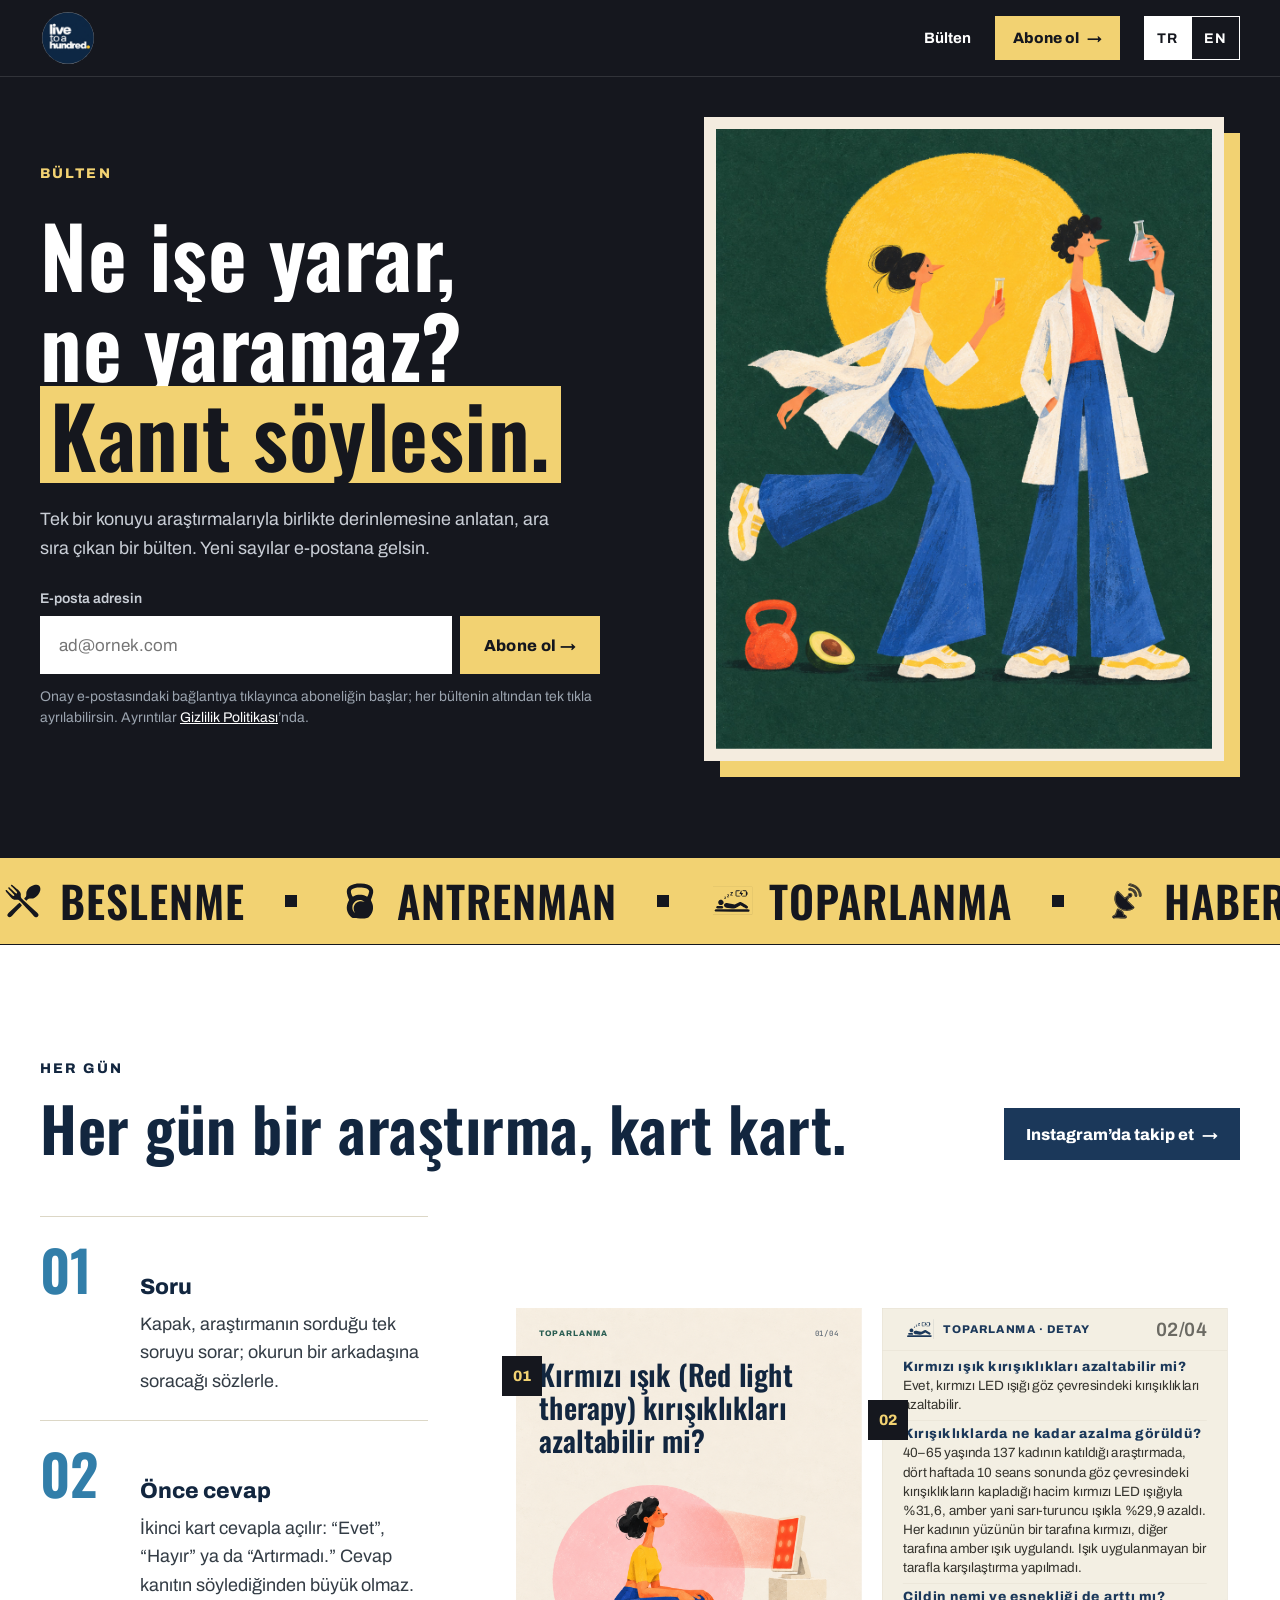
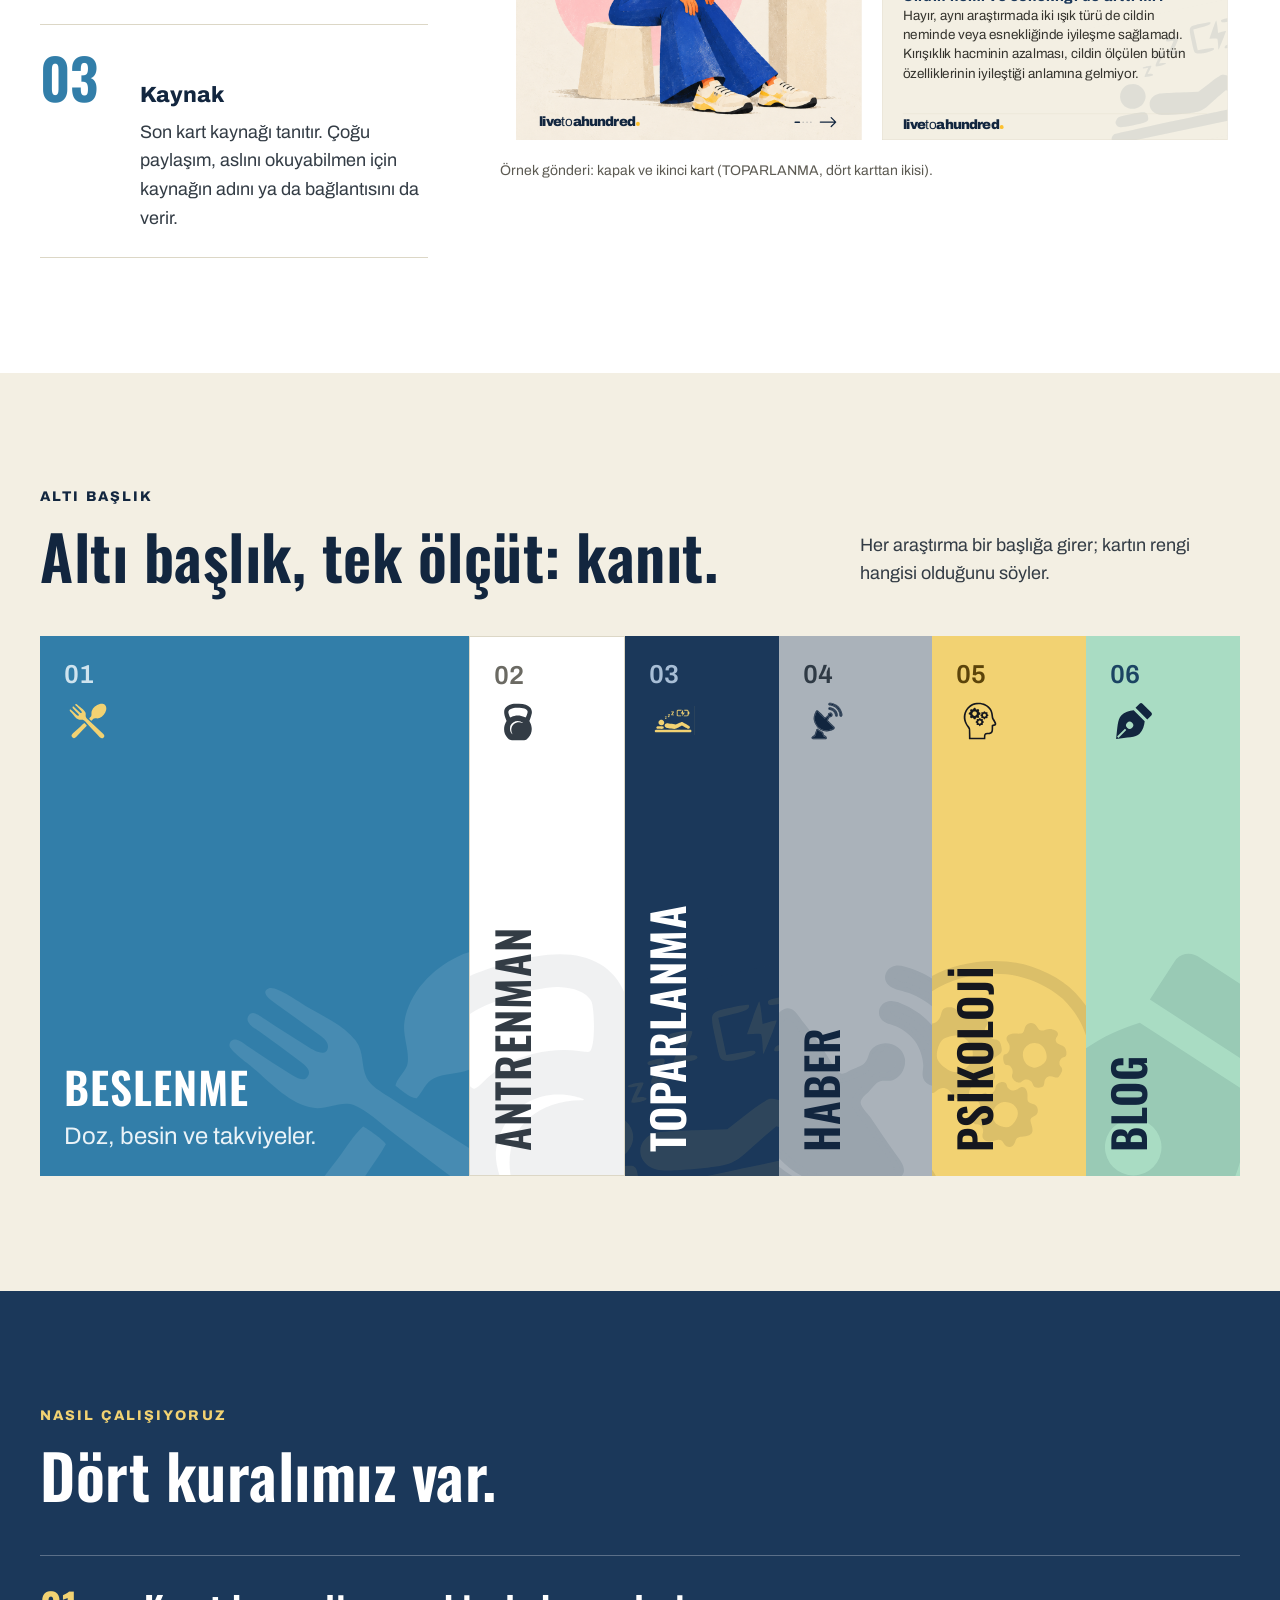
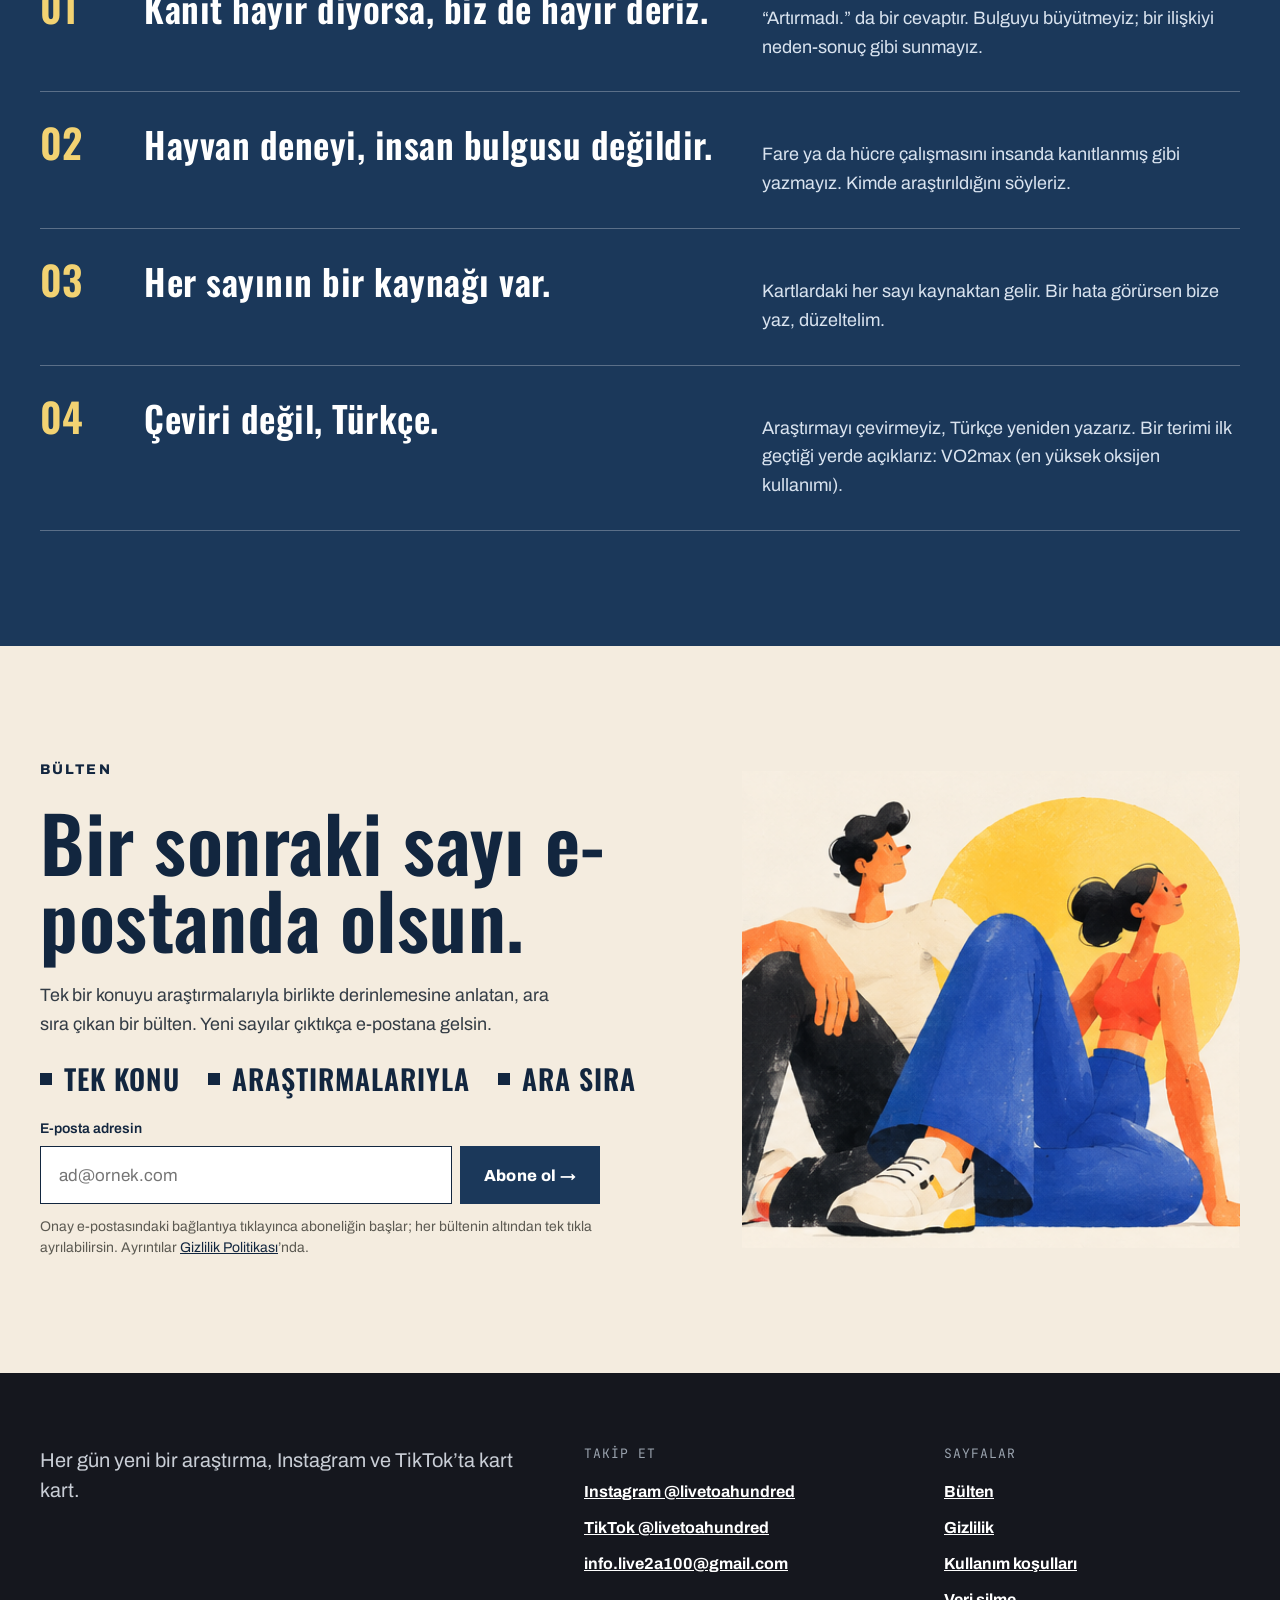
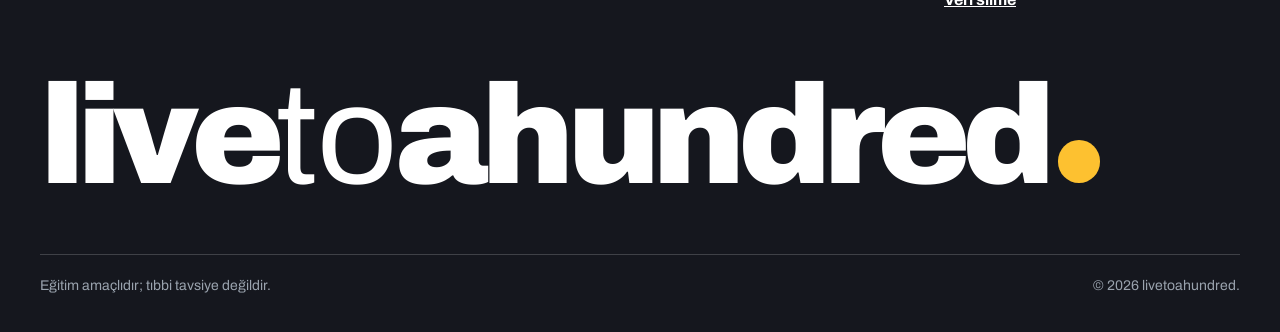
==== commit c0abe5af: "publish: 157da2b" ====
--- a/index.html
+++ b/index.html
@@ -75,6 +75,6 @@
 </style>
 </head>
 <body style="margin:0; background:#15171e">
-<div id="dc-root"><div class="sc-host" data-sc-name="Main"><div style="min-height: 100vh; background: rgb(21, 23, 30); font-family: var(--font-text, 'Archivo', sans-serif);"><div lang="tr" id="ust-tr"><header class="lp-dark" style="position: sticky; top: 0px; z-index: 20; background: rgb(21, 23, 30); border-bottom: 1px solid rgba(255, 255, 255, 0.12);"><div style="width: 100%; max-width: 1240px; margin: 0px auto; box-sizing: border-box; padding: 10px 20px; display: flex; align-items: center; justify-content: space-between; gap: 16px;"><a class="lp-logo" href="#ust-tr" style="display: inline-flex; align-items: center; text-decoration: none;"><img class="lp-badge" src="./assets/site/b4aba5469fd27f1ff24beb4c48ca603b.png" alt="livetoahundred" width="56" height="56" style="width: 56px; height: 56px;"></a><nav aria-label="Site menüsü" style="display: flex; align-items: center; gap: 12px 24px;"><a class="lp-hide-sm" href="./newsletter/" style="display: inline-block; padding: 14px 0px; color: rgb(255, 255, 255); font-size: 15px; line-height: 1.2; font-weight: 700; text-decoration: none;">Bülten</a><a class="lp-btn lp-btn--sari lp-hide-sm" href="#abone-tr" style="display: inline-flex; align-items: center; gap: 8px; height: 44px; padding: 0px 18px; box-sizing: border-box; background: rgb(242, 210, 114); color: rgb(21, 23, 30); font-size: 15px; font-weight: 800; text-decoration: none;">Haber ver <span class="lp-btn__arrow" aria-hidden="true">→</span></a><div style="display: flex;"><a href="./" hreflang="tr" aria-current="page" style="min-width: 48px; height: 44px; padding: 0px 12px; border: 1px solid rgb(255, 255, 255); border-radius: 0px; background: rgb(255, 255, 255); color: rgb(21, 23, 30); font-family: var(--font-text, 'Archivo', sans-serif); font-size: 14px; font-weight: 700; letter-spacing: 0.08em;  display: inline-flex; align-items: center; justify-content: center; box-sizing: border-box; text-decoration: none;">TR</a><a href="./en/" hreflang="en" style="min-width: 48px; height: 44px; padding: 0px 12px; border-width: 1px 1px 1px 0px; border-style: solid solid solid none; border-color: rgb(255, 255, 255) rgb(255, 255, 255) rgb(255, 255, 255) currentcolor; border-image: initial; border-radius: 0px; background: transparent; color: rgb(255, 255, 255); font-family: var(--font-text, 'Archivo', sans-serif); font-size: 14px; font-weight: 700; letter-spacing: 0.08em;  display: inline-flex; align-items: center; justify-content: center; box-sizing: border-box; text-decoration: none;">EN</a></div></nav></div></header><section class="lp-dark" aria-labelledby="hero-title-tr" style="position: relative; overflow: clip; background: rgb(21, 23, 30); color: rgb(255, 255, 255);"><div style="width: 100%; max-width: 1240px; margin: 0px auto; box-sizing: border-box; min-height: 720px; padding: 40px 20px 80px; display: flex; flex-wrap: wrap; align-items: center; justify-content: space-between; gap: 40px 48px;"><div style="flex: 1 1 560px; min-width: 0px; display: flex; flex-direction: column; gap: 28px;"><p class="lp-fade" style="margin: 0px; font-size: 14px; line-height: 1.3; font-weight: 800; letter-spacing: 0.15em; color: rgb(242, 210, 114); animation-delay: 0.05s;">BÜLTEN · ÇOK YAKINDA</p><h1 id="hero-title-tr" style="margin: 0px; font-family: var(--font-display, 'Oswald', sans-serif); font-size: clamp(52px, 6.6vw, 100px); line-height: 1; font-weight: 600; letter-spacing: 0.5px; color: rgb(255, 255, 255);"><span class="lp-line"><span style="animation-delay: 0.1s;">Ne işe yarar,</span></span><span class="lp-line"><span style="animation-delay: 0.22s;">ne yaramaz?</span></span><span class="lp-line"><span style="animation-delay: 0.34s;"><span class="lp-mark">Kanıt söylesin.</span></span></span></h1><p class="lp-fade" style="margin: 0px; max-width: 540px; font-size: clamp(17px, 1.4vw, 20px); line-height: 1.6; color: rgb(201, 206, 214); animation-delay: 0.55s;">Tek bir konuyu araştırmalarıyla birlikte derinlemesine anlatan, ara sıra çıkan bir bülten hazırlıyoruz. Abonelik çok yakında açılıyor.</p><div class="lp-fade" style="animation-delay: 0.7s;"><form method="post" action="" style="display: flex; flex-direction: column; gap: 8px; max-width: 560px;"><label for="email-hero-tr" style="font-size: 14px; line-height: 1.3; font-weight: 600; color: rgb(201, 206, 214);">E-posta adresin</label><div style="display: flex; flex-wrap: wrap; gap: 8px;"><input id="email-hero-tr" type="email" name="EMAIL" required="" autocomplete="email" placeholder="Abonelik çok yakında açılıyor" disabled style="flex: 999 1 240px; min-width: 0px; height: 58px; box-sizing: border-box; padding: 0px 18px; border: 1px solid rgb(255, 255, 255); border-radius: 0px; background: rgb(255, 255, 255); color: rgb(21, 23, 30); font-family: var(--font-text, 'Archivo', sans-serif); font-size: 17px;"><button class="lp-btn lp-btn--sari" type="submit" disabled style="flex: 1 0 auto; height: 58px; padding: 0px 24px; border: 0px; border-radius: 0px; background: rgb(242, 210, 114); color: rgb(21, 23, 30); font-family: var(--font-text, 'Archivo', sans-serif); font-size: 16px; font-weight: 800; letter-spacing: 0.02em; white-space: nowrap; cursor: pointer;">Açılınca haber ver <span class="lp-btn__arrow" aria-hidden="true">→</span></button></div><p style="margin: 4px 0px 0px; font-size: 14px; line-height: 1.5; color: rgb(154, 163, 174);">Bülten açıldığında bu adrese tek bir e-posta göndeririz. Şimdilik yeni sayıları Instagram’da duyuruyoruz. Ayrıntılar <a href="./privacy/" style="color: rgb(255, 255, 255);">Gizlilik Politikası</a>’nda.</p></form></div></div><div style="flex: 1 1 480px; min-width: 0px; max-width: 600px; margin: 0px auto;"><div class="sc-host" data-sc-name="HeroArt"><div style="box-sizing: border-box; width: 100%; padding: 0px 16px 16px 0px; background: rgb(21, 23, 30);"><div class="hx-frame" style="position: relative; box-sizing: border-box; width: 100%; padding: 12px; background: rgb(244, 236, 223); box-shadow: rgb(242, 210, 114) 16px 16px 0px;"><div class="hx-in" style="position: relative; width: 100%; aspect-ratio: 1122 / 1402; overflow: hidden; background: rgb(27, 67, 55);"><img class="hx-img" src="./assets/site/357c6dd24c861f4c69167616568e01a3.jpg" alt="Laboratuvar önlüklü iki araştırmacı: biri elinde deney tüpüyle koşuyor, öteki pembe sıvılı bir cam şişeye bakıyor. Yerde bir kettlebell ve yarım avokado, arkalarında büyük sarı bir güneş." width="1122" height="1402" style="display: block; width: 100%; height: 100%; object-fit: cover;"></div></div></div></div></div></div></section><div class="sc-host" data-sc-name="Marquee"><div class="lp-marquee" aria-hidden="true" style="overflow: clip; background: rgb(242, 210, 114); border-top: 1px solid rgb(21, 23, 30); border-bottom: 1px solid rgb(21, 23, 30);"><div class="lp-marquee__track"><div style="display: flex; align-items: center; gap: 40px; padding: 18px 40px 18px 0px;"><span style="display: inline-flex; align-items: center; gap: 14px; font-family: var(--font-display, 'Oswald', sans-serif); font-size: clamp(30px, 3.4vw, 50px); line-height: 1.15; font-weight: 600; letter-spacing: 1px; color: rgb(21, 23, 30); white-space: nowrap;"><div class="sc-host-x" style="display: contents;"><svg class="l2a-pillar-icon" viewBox="0 0 48 48" width="46" height="38" fill="none" aria-hidden="true" focusable="false" style="color: rgb(21, 23, 30);"><g transform="translate(-1.87 -1.13) scale(0.2706)" fill="currentColor" fill-rule="evenodd"><path d="M111.5 91.27C107.85 90.82 103.54 85.1 101.12 82.5C101.54 79.26 108.65 75.42 109.96 71.15C112.26 63.64 109.61 55.66 112.23 48.09C117.55 32.69 132.58 22.07 147.68 17.84C155.23 15.73 164.74 15.79 170.81 21.36C177.1 27.12 177.79 36.38 176.12 44.23C172.93 59.19 160.78 74.12 146.51 79.72C138.75 82.76 130.73 80.04 122.84 82.03C118 83.25 115.27 88.45 111.5 91.27ZM41.22 17.1C45.25 16.1 55.94 26.91 59.29 29.87C67.48 37.1 78.73 44.1 83.74 54.11C87.43 61.48 83.96 68.43 86.14 75.41C87.67 80.34 92.76 84.34 96.37 87.8C115.73 106.38 136.19 123.75 155.59 142.25C161.95 148.31 175.06 157.52 163.84 166.67C160.47 169.42 155.35 169.93 151.57 167.59C146.51 164.46 142.79 158.72 138.75 154.42C135.29 150.74 131.74 147.19 128.33 143.49C117.05 131.2 105.56 119.17 94.3 106.86C89.32 101.42 82.95 92.95 76.74 89.1C70.03 84.93 61.48 89.07 54.19 86.62C41.04 82.2 32.53 67.48 23.71 57.45C21.73 55.21 14.4 47.48 14.32 44.83C14.29 43.85 14.99 42.5 15.86 42.06C19.08 40.46 21.77 44.31 23.86 46.3C30.95 53.04 38.03 59.68 45.21 66.3C47.68 68.57 51.92 72.35 54.66 68.15C56.6 65.18 52.98 61.74 51.12 59.72C45.06 53.14 38.79 46.73 32.56 40.27C30.5 38.13 24.64 33.74 27.42 30.26C30.19 26.79 33.89 31.32 35.9 33.27C42.83 40.02 50.15 46.36 57.22 52.96C59.36 54.97 66.04 60.71 67.9 55.1C69.1 51.51 65.52 48.46 63.32 46.18C57.06 39.66 50.66 33.25 44.33 26.83C42.65 25.12 35.31 18.55 41.22 17.1ZM79.5 101.6C81.54 103.11 89.9 111.38 90.2 113.5C84.93 120.03 78.69 125.67 73.02 131.85C64.1 141.58 55.04 151.19 45.97 160.8C40.41 166.69 32.81 172.89 25.53 165.3C18.86 158.36 24.45 151.27 30.1 146.27C41.03 136.58 51.82 126.64 62.6 116.76C67.95 111.86 73.34 105.38 79.5 101.6Z"></path></g></svg></div>BESLENME</span><span style="flex: 0 0 auto; width: 12px; height: 12px; background: rgb(21, 23, 30);"></span><span style="display: inline-flex; align-items: center; gap: 14px; font-family: var(--font-display, 'Oswald', sans-serif); font-size: clamp(30px, 3.4vw, 50px); line-height: 1.15; font-weight: 600; letter-spacing: 1px; color: rgb(21, 23, 30); white-space: nowrap;"><div class="sc-host-x" style="display: contents;"><svg class="l2a-pillar-icon" viewBox="0 0 48 48" width="46" height="38" fill="none" aria-hidden="true" focusable="false" style="color: rgb(21, 23, 30);"><g transform="translate(-4.02 54.82) scale(0.031523 -0.031523)" fill="currentColor"><path d="M735 1669 c-126 -19 -238 -65 -294 -121 -100 -98 -104 -227 -16 -458 l28 -73 -31 -61 c-104 -206 -77 -426 72 -584 84 -90 89 -92 394 -92 305 0 302 -1 393 97 147 159 173 385 67 584 -28 53 -29 59 -15 85 25 49 76 221 83 277 9 76 -15 152 -67 211 -80 90 -215 135 -424 141 -71 2 -157 0 -190 -6z m393 -179 c70 -25 117 -65 127 -109 7 -32 -38 -180 -65 -213 -16 -20 -16 -20 -56 -1 -156 79 -356 79 -493 1 -19 -10 -39 -17 -46 -14 -16 6 -64 127 -71 180 -12 83 36 131 168 166 104 29 343 23 436 -10z m-146 -490 c51 -19 127 -70 84 -56 -215 70 -398 -28 -431 -231 -7 -44 16 -155 37 -180 6 -7 8 -16 5 -19 -6 -6 -48 48 -73 96 -29 54 -26 181 4 240 74 142 230 205 374 150z"></path></g></svg></div>ANTRENMAN</span><span style="flex: 0 0 auto; width: 12px; height: 12px; background: rgb(21, 23, 30);"></span><span style="display: inline-flex; align-items: center; gap: 14px; font-family: var(--font-display, 'Oswald', sans-serif); font-size: clamp(30px, 3.4vw, 50px); line-height: 1.15; font-weight: 600; letter-spacing: 1px; color: rgb(21, 23, 30); white-space: nowrap;"><div class="sc-host-x" style="display: contents;"><svg class="l2a-pillar-icon" viewBox="0 0 48 48" width="46" height="38" fill="none" aria-hidden="true" focusable="false" style="color: rgb(21, 23, 30);"><g transform="translate(-0.38 41.36) scale(0.023875 -0.023875)"><mask id="l2a-mask-toparlanma-re" maskUnits="userSpaceOnUse" x="0" y="0" width="2110" height="1500"><rect x="0" y="0" width="2110" height="1500" fill="#ffffff"></rect><path d="M0 750 l0 -750 1055 0 1055 0 0 750 0 750 -1055 0 -1055 0 0 -750z m1460 533 c-1 -26 -22 -32 -110 -35 l-95 -3 0 -120 0 -120 93 -3 c82 -2 93 -5 90 -20 -5 -24 -169 -30 -204 -7 -23 15 -24 19 -24 147 0 172 -3 168 142 168 59 0 108 -3 108 -7z m66 -64 l-7 -71 45 4 c25 2 46 1 46 -1 0 -8 -123 -192 -125 -189 -2 2 2 29 7 61 6 32 7 61 4 64 -4 4 -24 9 -46 12 l-40 6 57 93 c31 50 58 92 61 92 2 0 1 -32 -2 -71z m256 54 c10 -9 18 -30 18 -49 0 -26 4 -33 23 -36 20 -3 22 -8 22 -63 0 -55 -2 -60 -22 -63 -18 -3 -23 -10 -23 -34 0 -59 -20 -68 -142 -68 -105 0 -108 1 -98 20 9 17 23 20 103 22 l92 3 0 120 0 120 -87 3 c-80 3 -88 5 -88 22 0 18 7 20 92 20 71 0 95 -4 110 -17z m-705 -79 c2 -6 -19 -40 -46 -75 l-50 -64 47 -5 c33 -4 47 -9 47 -20 0 -12 -15 -15 -74 -15 -45 0 -76 4 -78 11 -2 6 17 38 42 71 25 34 45 64 45 67 0 3 -18 6 -40 6 -34 0 -40 3 -40 20 0 19 5 21 72 18 40 -2 73 -8 75 -14z m-207 -140 c0 -9 -16 -35 -36 -59 l-35 -44 38 -3 c21 -2 38 -7 38 -13 0 -13 -105 -19 -117 -7 -5 5 6 27 27 53 19 24 35 47 35 52 0 4 -13 7 -30 7 -20 0 -30 5 -30 15 0 12 13 15 55 15 43 0 55 -3 55 -16z m-160 -112 c0 -4 -14 -24 -30 -44 l-30 -37 27 -3 c14 -2 28 -9 31 -15 2 -9 -11 -13 -47 -13 -28 0 -51 4 -51 8 0 4 14 27 31 50 l31 42 -31 0 c-17 0 -31 5 -31 10 0 6 23 10 50 10 28 0 50 -3 50 -8z m-202 -172 c68 -42 91 -124 52 -188 -79 -130 -280 -69 -267 81 4 50 39 99 82 117 36 15 99 11 133 -10z m1167 -198 c192 -116 209 -133 189 -189 -12 -34 -52 -58 -85 -50 -13 4 -60 27 -104 53 -44 25 -108 62 -142 81 l-63 35 -62 -34 c-35 -19 -101 -56 -147 -83 -102 -60 -137 -64 -336 -41 -200 24 -253 39 -293 81 -73 79 -17 194 95 195 21 0 128 -16 238 -36 l200 -36 135 65 c74 36 149 66 165 66 22 1 81 -30 210 -107z m-1145 -125 c20 -10 25 -20 25 -52 0 -60 -21 -67 -192 -63 -151 3 -163 7 -178 55 -4 17 1 29 19 48 24 24 29 25 163 25 91 0 146 -5 163 -13z m1406 -181 c20 -27 18 -70 -4 -90 -17 -15 -91 -16 -907 -14 l-888 3 -20 27 c-17 23 -19 31 -9 53 7 14 22 29 34 34 12 4 418 8 901 7 858 -1 879 -1 893 -20z" fill="#000000"></path></mask><rect x="0" y="0" width="2110" height="1500" fill="currentColor" mask="url(#l2a-mask-toparlanma-re)"></rect></g></svg></div>TOPARLANMA</span><span style="flex: 0 0 auto; width: 12px; height: 12px; background: rgb(21, 23, 30);"></span><span style="display: inline-flex; align-items: center; gap: 14px; font-family: var(--font-display, 'Oswald', sans-serif); font-size: clamp(30px, 3.4vw, 50px); line-height: 1.15; font-weight: 600; letter-spacing: 1px; color: rgb(21, 23, 30); white-space: nowrap;"><div class="sc-host-x" style="display: contents;"><svg class="l2a-pillar-icon" viewBox="0 0 48 48" width="46" height="38" fill="none" aria-hidden="true" focusable="false" style="color: rgb(21, 23, 30);"><g transform="translate(-5.02 -5.81) scale(0.30408)" fill="currentColor" fill-rule="evenodd"><path d="M151.5 76.79C150.83 76.79 150.17 76.79 149.5 76.79C147.77 70.16 147.57 63.35 144.83 56.99C142.4 51.33 132.97 41.97 127.62 38.88C123.43 36.45 117.96 34.47 113.16 33.74C110.34 33.31 106.41 33.95 104.58 31.5C105.91 28.95 108.15 29.9 110.51 30.3C115.57 31.15 121.46 31.81 125.89 34.63C129.37 36.85 133.4 38.59 136.6 41.24C143.82 47.23 149.34 57.73 150.9 66.85C151.47 70.17 152.61 73.4 151.5 76.79ZM133.5 76.63C129.68 76.99 130.84 66.33 128.97 63.54C125.4 58.21 118.62 53.93 112.77 51.74C110.51 50.89 107.83 50.7 105.83 49.44C107.22 46.89 115.83 49.68 118.15 50.69C125.12 53.73 127.56 59.03 130.94 65.22C132.78 68.57 135.42 72.71 133.5 76.63ZM121.41 124.83C120.7 127.94 116.24 129.86 113.58 131.08C105.25 134.92 94.85 135.96 85.78 134.46C59.52 130.1 40.99 101.17 48.95 75.48C50.41 70.78 51.97 65.32 55.54 61.68C57.87 59.3 62.44 65.44 63.85 66.98C68.78 72.35 74.66 76.79 79.56 82.27C81.38 84.3 83.68 87.7 86.58 88.19C89.24 88.64 101.03 80.23 102.19 77.71C103.74 74.38 102.12 66.52 109.43 68.77C113.03 69.89 114.07 74.76 111.53 77.38C109.64 79.32 106.93 78.61 104.64 79.82C102.35 81.04 94.69 92.96 94.77 95.5C94.87 99.09 99.44 102.09 101.81 104.37C106.28 108.68 110.48 113.24 114.87 117.63C117.06 119.82 120.19 121.94 121.41 124.83ZM57.5 134C59.66 134.21 60.81 135.83 62.56 136.94C65.88 139.04 74.71 142.33 76.33 145.52C78.29 149.38 78.76 154.43 81.67 157.81C84.56 161.18 88.51 158.41 90.32 164.5C88.59 167.38 83.15 166.55 80.17 166.57C70.4 166.64 60.61 166.24 50.83 166.14C48.09 166.12 40.89 167.24 39.41 164.5C40.31 159.13 46.35 160.78 48.88 157.05C53.37 150.41 52.57 140.42 57.5 134Z"></path><path d="M104.26 28.13C108.74 26.59 115.37 28.52 119.7 29.82C133.87 34.04 146.01 45.05 151.18 58.98C152.51 62.55 156.25 75.62 153.37 78.51C151.51 80.39 148.37 80.26 147.17 77.7C145.73 74.6 146.59 70.74 145.75 67.48C143.78 59.85 140.22 52.83 134.62 47.21C129.14 41.72 121.98 38.13 114.5 36.29C111.21 35.48 107 36.5 103.98 34.85C101.49 33.48 101.34 29.13 104.26 28.13ZM151.5 76.79C152.61 73.4 151.47 70.17 150.9 66.85C149.34 57.73 143.82 47.23 136.6 41.24C133.4 38.59 129.37 36.85 125.89 34.63C121.46 31.81 115.57 31.15 110.51 30.3C108.15 29.9 105.91 28.95 104.58 31.5C106.41 33.95 110.34 33.31 113.16 33.74C117.96 34.47 123.43 36.45 127.62 38.88C132.97 41.97 142.4 51.33 144.83 56.99C147.57 63.35 147.77 70.16 149.5 76.79C150.17 76.79 150.83 76.79 151.5 76.79ZM105.56 45.6C117.56 43.82 130.13 54.51 134.2 64.96C135.43 68.1 138.14 75.67 135.42 78.6C133.58 80.59 130.36 80.11 129.24 77.59C128.64 76.26 128.9 74.59 128.65 73.17C127.84 68.53 125.94 63.95 122.7 60.46C119.15 56.64 114.83 54.57 109.84 53.3C107.83 52.79 105.37 53.41 103.6 52.21C100.55 50.14 102.33 46.08 105.56 45.6ZM133.5 76.63C135.42 72.71 132.78 68.57 130.94 65.22C127.56 59.03 125.12 53.73 118.15 50.69C115.83 49.68 107.22 46.89 105.83 49.44C107.83 50.7 110.51 50.89 112.77 51.74C118.62 53.93 125.4 58.21 128.97 63.54C130.84 66.33 129.68 76.99 133.5 76.63ZM56.5 57.61C59.68 58.35 61.92 61.82 64.15 64.01C69.3 69.06 74.72 73.93 79.56 79.27C81.53 81.45 84.64 85.57 87.5 86.36C89.56 85.17 99.09 78.84 100.13 77.32C101 76.04 100.18 74.13 100.5 72.65C101.36 68.77 105.01 65.64 109.16 66.35C115.01 67.35 117.75 74.42 113.82 78.98C111.64 81.51 108.38 81.47 105.33 81.5C103.66 84.01 96.65 93.31 96.78 95.83C96.85 97.37 102.38 101.85 103.65 103.18C108.7 108.45 113.98 113.53 119.16 118.68C120.95 120.46 124.08 122.61 124.59 125.17C121.76 133.5 102.32 137.23 94.83 137.28C67.93 137.45 45.55 115.36 44.97 88.5C44.81 80.74 48.7 61.35 56.5 57.61ZM121.41 124.83C120.19 121.94 117.06 119.82 114.87 117.63C110.48 113.24 106.28 108.68 101.81 104.37C99.44 102.09 94.87 99.09 94.77 95.5C94.69 92.96 102.35 81.04 104.64 79.82C106.93 78.61 109.64 79.32 111.53 77.38C114.07 74.76 113.03 69.89 109.43 68.77C102.12 66.52 103.74 74.38 102.19 77.71C101.03 80.23 89.24 88.64 86.58 88.19C83.68 87.7 81.38 84.3 79.56 82.27C74.66 76.79 68.78 72.35 63.85 66.98C62.44 65.44 57.87 59.3 55.54 61.68C51.97 65.32 50.41 70.78 48.95 75.48C40.99 101.17 59.52 130.1 85.78 134.46C94.85 135.96 105.25 134.92 113.58 131.08C116.24 129.86 120.7 127.94 121.41 124.83ZM56.5 130.25C58.48 130.9 59.91 132.72 61.57 133.92C64.73 136.22 68.17 138.17 71.72 139.79C73.33 140.52 76.73 140.86 77.77 142.4C80.61 146.59 79.77 153.46 83.37 157.17C88.67 157.97 95.47 161.36 92.5 168.18C74.06 168.18 55.61 168.18 37.17 168.18C35.18 160.4 40.27 158.35 46.5 157.1C49.83 148.15 53.17 139.2 56.5 130.25ZM57.5 134C52.57 140.42 53.37 150.41 48.88 157.05C46.35 160.78 40.31 159.13 39.41 164.5C40.89 167.24 48.09 166.12 50.83 166.14C60.61 166.24 70.4 166.64 80.17 166.57C83.15 166.55 88.59 167.38 90.32 164.5C88.51 158.41 84.56 161.18 81.67 157.81C78.76 154.43 78.29 149.38 76.33 145.52C74.71 142.33 65.88 139.04 62.56 136.94C60.81 135.83 59.66 134.21 57.5 134Z"></path><path d="M104.58 26.11C108.68 24.83 117.56 27.09 121.56 28.56C137.87 34.56 147.49 44.08 153.47 60.41C155.29 65.37 158.84 75.95 154.14 80.32C151.36 82.91 146.77 81.47 145.28 78.21C143.83 75.05 144.34 70.64 143.58 67.2C141.91 59.69 137.66 53.82 132.6 48.23C127.9 43.04 121.18 39.92 114.46 38.44C110.81 37.64 106.12 38.23 102.92 36.24C98.63 33.57 100.23 27.47 104.58 26.11ZM104.26 28.13C101.34 29.13 101.49 33.48 103.98 34.85C107 36.5 111.21 35.48 114.5 36.29C121.98 38.13 129.14 41.72 134.62 47.21C140.22 52.83 143.78 59.85 145.75 67.48C146.59 70.74 145.73 74.6 147.17 77.7C148.37 80.26 151.51 80.39 153.37 78.51C156.25 75.62 152.51 62.55 151.18 58.98C146.01 45.05 133.87 34.04 119.7 29.82C115.37 28.52 108.74 26.59 104.26 28.13ZM104.88 43.76C107.57 43.09 110.03 43.87 112.59 44.52C123.57 47.29 133.33 54.63 136.5 66.02C137.59 69.96 140.12 76.91 136.28 80.11C133.71 82.25 129.49 81.59 127.79 78.73C126.47 76.52 127.05 74.12 126.47 71.75C125.55 68.03 123.4 64.15 120.74 61.42C118.1 58.72 113.87 56.49 110.21 55.56C107.45 54.86 104.23 55.32 102.03 53.13C98.91 50.05 100.65 44.83 104.88 43.76ZM105.56 45.6C102.33 46.08 100.55 50.14 103.6 52.21C105.37 53.41 107.83 52.79 109.84 53.3C114.83 54.57 119.15 56.64 122.7 60.46C125.94 63.95 127.84 68.53 128.65 73.17C128.9 74.59 128.64 76.26 129.24 77.59C130.36 80.11 133.58 80.59 135.42 78.6C138.14 75.67 135.43 68.1 134.2 64.96C130.13 54.51 117.56 43.82 105.56 45.6ZM55.57 56.1C58.99 55.02 62.39 59.6 64.6 61.55C69.91 66.23 75.36 71.49 80.04 76.79C81.66 78.63 84.71 82.85 87.28 83.18C88.84 83.38 90.44 81.61 91.61 80.78C93.48 79.45 96.66 78.02 97.91 76.08C100.05 72.75 98.07 69.98 101.91 66.76C106.73 62.72 114.54 64.3 116.95 70.21C118.64 74.37 116.85 80.24 112.69 82.18C110.9 83.01 108.76 82.76 107.05 83.57C104.7 84.68 103.73 87.86 102.26 89.77C101.17 91.19 99.04 93.54 99.33 95.49C99.66 97.65 103.63 100.21 105.12 101.71C110.56 107.2 115.79 112.86 121.32 118.2C124.36 121.13 128.88 125.09 124.3 129.13C119.19 133.64 112.94 135.58 106.61 137.49C98.16 140.05 89.26 139.64 80.77 137.46C61.42 132.48 49.64 116.84 44.11 98.44C40.85 87.6 43.5 74.52 48.61 64.79C50.12 61.92 52.17 57.18 55.57 56.1ZM56.5 57.61C48.7 61.35 44.81 80.74 44.97 88.5C45.55 115.36 67.93 137.45 94.83 137.28C102.32 137.23 121.76 133.5 124.59 125.17C124.08 122.61 120.95 120.46 119.16 118.68C113.98 113.53 108.7 108.45 103.65 103.18C102.38 101.85 96.85 97.37 96.78 95.83C96.65 93.31 103.66 84.01 105.33 81.5C108.38 81.47 111.64 81.51 113.82 78.98C117.75 74.42 115.01 67.35 109.16 66.35C105.01 65.64 101.36 68.77 100.5 72.65C100.18 74.13 101 76.04 100.13 77.32C99.09 78.84 89.56 85.17 87.5 86.36C84.64 85.57 81.53 81.45 79.56 79.27C74.72 73.93 69.3 69.06 64.15 64.01C61.92 61.82 59.68 58.35 56.5 57.61ZM56.9 128.81C59.16 128.55 61.6 131.34 63.25 132.57C67.89 136.02 77.12 137.83 79.91 142.59C81.92 146.01 81.53 151.5 84.34 154.47C85.43 155.62 87.52 155.62 88.91 156.25C92.71 157.95 97.9 165.06 93.63 168.8C90.66 171.4 85.14 170.18 81.5 170.23C70.41 170.39 59.26 170.28 48.17 170.09C44.73 170.04 36.76 171.62 35.07 167.45C31.36 158.3 44.33 157.03 46.3 152.47C48.76 146.79 50.55 140.64 52.57 134.79C53.38 132.47 53.89 129.17 56.9 128.81ZM56.5 130.25C53.17 139.2 49.83 148.15 46.5 157.1C40.27 158.35 35.18 160.4 37.17 168.18C55.61 168.18 74.06 168.18 92.5 168.18C95.47 161.36 88.67 157.97 83.37 157.17C79.77 153.46 80.61 146.59 77.77 142.4C76.73 140.86 73.33 140.52 71.72 139.79C68.17 138.17 64.73 136.22 61.57 133.92C59.91 132.72 58.48 130.9 56.5 130.25Z"></path></g></svg></div>HABER</span><span style="flex: 0 0 auto; width: 12px; height: 12px; background: rgb(21, 23, 30);"></span><span style="display: inline-flex; align-items: center; gap: 14px; font-family: var(--font-display, 'Oswald', sans-serif); font-size: clamp(30px, 3.4vw, 50px); line-height: 1.15; font-weight: 600; letter-spacing: 1px; color: rgb(21, 23, 30); white-space: nowrap;"><div class="sc-host-x" style="display: contents;"><svg class="l2a-pillar-icon" viewBox="0 0 48 48" width="46" height="38" fill="none" aria-hidden="true" focusable="false" style="color: rgb(21, 23, 30);"><g transform="translate(-2.95 49.8) scale(0.02724 -0.02724)" fill="currentColor"><path d="M845 1750 c-228 -26 -408 -152 -504 -355 -116 -241 -88 -458 91 -717 l63 -90 3 -224 3 -224 362 2 362 3 3 92 c2 63 7 95 17 103 7 6 59 15 114 19 87 7 104 11 136 36 58 44 75 92 75 217 l0 108 40 6 c54 9 88 37 96 80 7 37 6 39 -88 214 -39 73 -47 96 -52 163 -19 242 -125 404 -332 506 -108 53 -256 76 -389 61z m247 -85 c123 -30 249 -115 311 -207 55 -83 76 -149 90 -277 13 -116 14 -116 80 -236 37 -66 66 -124 64 -130 -2 -5 -30 -15 -62 -22 -32 -6 -62 -17 -66 -25 -5 -7 -9 -66 -9 -131 0 -178 -19 -200 -171 -209 -47 -3 -96 -11 -108 -17 -39 -22 -61 -70 -61 -138 l0 -63 -294 0 -294 0 -4 198 c-3 220 -1 212 -85 326 -25 33 -55 81 -68 106 -110 218 -79 485 78 656 147 162 371 224 599 169z"></path><path d="M705 1496 c-17 -40 -48 -53 -82 -35 -43 23 -87 -21 -63 -65 18 -36 0 -76 -34 -76 -21 0 -26 -6 -32 -36 -7 -40 0 -51 35 -56 32 -4 49 -50 30 -84 -11 -22 -10 -27 13 -50 24 -25 27 -25 51 -10 32 22 69 6 84 -35 11 -27 16 -30 50 -27 31 2 39 7 41 26 2 12 14 30 28 38 22 15 26 15 49 0 23 -15 27 -15 49 -1 32 21 38 38 20 64 -21 30 -9 59 32 76 27 11 34 19 34 42 0 35 -10 50 -35 54 -11 3 -26 17 -33 32 -12 25 -12 31 4 48 17 19 16 20 -11 49 -27 29 -29 29 -56 13 -23 -14 -33 -15 -53 -5 -15 6 -26 20 -26 30 0 26 -20 42 -53 42 -23 0 -31 -7 -42 -34z m119 -157 c58 -69 11 -169 -79 -169 -36 0 -95 59 -95 94 0 33 24 82 47 95 10 6 37 11 60 11 34 0 46 -5 67 -31z"></path><path d="M1150 1354 c-10 -24 -14 -26 -49 -20 -47 7 -69 -11 -51 -43 13 -25 -2 -61 -25 -61 -10 0 -15 -10 -15 -30 0 -20 5 -30 15 -30 21 0 35 -32 23 -54 -15 -26 24 -65 46 -47 21 17 54 5 58 -22 2 -16 11 -23 30 -25 22 -3 29 2 34 22 7 30 29 40 57 25 17 -10 24 -8 38 10 15 18 16 26 7 41 -13 21 3 50 28 50 9 0 14 11 14 28 0 21 -7 32 -25 40 -27 12 -32 31 -13 50 21 21 -17 51 -58 45 -29 -5 -35 -2 -44 21 -13 36 -57 36 -70 0z m80 -104 c20 -20 26 -65 12 -86 -13 -20 -52 -35 -72 -29 -33 10 -50 35 -50 70 0 58 69 86 110 45z"></path><path d="M946 1056 c-6 -26 -38 -40 -54 -24 -6 6 -19 4 -35 -7 -22 -14 -24 -20 -15 -35 14 -22 4 -50 -22 -57 -24 -6 -29 -63 -6 -63 25 0 40 -28 28 -54 -15 -34 9 -55 57 -49 32 4 38 2 49 -21 15 -34 49 -34 64 -1 10 22 17 25 50 23 47 -2 60 13 52 59 -5 29 -3 34 20 43 19 7 26 17 26 35 0 18 -7 28 -26 35 -23 9 -25 14 -20 44 8 42 -15 67 -45 48 -25 -16 -59 1 -59 28 0 31 -56 28 -64 -4z m84 -106 c27 -27 25 -66 -5 -95 -27 -28 -45 -31 -78 -14 -29 16 -37 28 -37 62 0 36 32 67 70 67 17 0 39 -9 50 -20z"></path></g></svg></div>PSİKOLOJİ</span><span style="flex: 0 0 auto; width: 12px; height: 12px; background: rgb(21, 23, 30);"></span><span style="display: inline-flex; align-items: center; gap: 14px; font-family: var(--font-display, 'Oswald', sans-serif); font-size: clamp(30px, 3.4vw, 50px); line-height: 1.15; font-weight: 600; letter-spacing: 1px; color: rgb(21, 23, 30); white-space: nowrap;"><div class="sc-host-x" style="display: contents;"><svg class="l2a-pillar-icon" viewBox="0 0 48 48" width="46" height="38" fill="none" aria-hidden="true" focusable="false" style="color: rgb(21, 23, 30);"><g transform="matrix(0.8809 0.8809 -0.8809 0.8809 21.43 -15.72)" fill="currentColor"><path d="M18 3.5H30A2 2 0 0 1 32 5.5V11H16V5.5A2 2 0 0 1 18 3.5ZM16.5 14H31.5C34.2 17.2 36.5 21.6 36.5 26C36.5 31.2 30.5 37 24 45.5C17.5 37 11.5 31.2 11.5 26C11.5 21.6 13.8 17.2 16.5 14ZM24 23.6A3.4 3.4 0 1 0 24 30.4A3.4 3.4 0 1 0 24 23.6ZM23.1 32.5H24.9V43.2H23.1Z" fill-rule="evenodd"></path></g></svg></div>BLOG</span><span style="flex: 0 0 auto; width: 12px; height: 12px; background: rgb(21, 23, 30);"></span></div><div style="display: flex; align-items: center; gap: 40px; padding: 18px 40px 18px 0px;"><span style="display: inline-flex; align-items: center; gap: 14px; font-family: var(--font-display, 'Oswald', sans-serif); font-size: clamp(30px, 3.4vw, 50px); line-height: 1.15; font-weight: 600; letter-spacing: 1px; color: rgb(21, 23, 30); white-space: nowrap;"><div class="sc-host-x" style="display: contents;"><svg class="l2a-pillar-icon" viewBox="0 0 48 48" width="46" height="38" fill="none" aria-hidden="true" focusable="false" style="color: rgb(21, 23, 30);"><g transform="translate(-1.87 -1.13) scale(0.2706)" fill="currentColor" fill-rule="evenodd"><path d="M111.5 91.27C107.85 90.82 103.54 85.1 101.12 82.5C101.54 79.26 108.65 75.42 109.96 71.15C112.26 63.64 109.61 55.66 112.23 48.09C117.55 32.69 132.58 22.07 147.68 17.84C155.23 15.73 164.74 15.79 170.81 21.36C177.1 27.12 177.79 36.38 176.12 44.23C172.93 59.19 160.78 74.12 146.51 79.72C138.75 82.76 130.73 80.04 122.84 82.03C118 83.25 115.27 88.45 111.5 91.27ZM41.22 17.1C45.25 16.1 55.94 26.91 59.29 29.87C67.48 37.1 78.73 44.1 83.74 54.11C87.43 61.48 83.96 68.43 86.14 75.41C87.67 80.34 92.76 84.34 96.37 87.8C115.73 106.38 136.19 123.75 155.59 142.25C161.95 148.31 175.06 157.52 163.84 166.67C160.47 169.42 155.35 169.93 151.57 167.59C146.51 164.46 142.79 158.72 138.75 154.42C135.29 150.74 131.74 147.19 128.33 143.49C117.05 131.2 105.56 119.17 94.3 106.86C89.32 101.42 82.95 92.95 76.74 89.1C70.03 84.93 61.48 89.07 54.19 86.62C41.04 82.2 32.53 67.48 23.71 57.45C21.73 55.21 14.4 47.48 14.32 44.83C14.29 43.85 14.99 42.5 15.86 42.06C19.08 40.46 21.77 44.31 23.86 46.3C30.95 53.04 38.03 59.68 45.21 66.3C47.68 68.57 51.92 72.35 54.66 68.15C56.6 65.18 52.98 61.74 51.12 59.72C45.06 53.14 38.79 46.73 32.56 40.27C30.5 38.13 24.64 33.74 27.42 30.26C30.19 26.79 33.89 31.32 35.9 33.27C42.83 40.02 50.15 46.36 57.22 52.96C59.36 54.97 66.04 60.71 67.9 55.1C69.1 51.51 65.52 48.46 63.32 46.18C57.06 39.66 50.66 33.25 44.33 26.83C42.65 25.12 35.31 18.55 41.22 17.1ZM79.5 101.6C81.54 103.11 89.9 111.38 90.2 113.5C84.93 120.03 78.69 125.67 73.02 131.85C64.1 141.58 55.04 151.19 45.97 160.8C40.41 166.69 32.81 172.89 25.53 165.3C18.86 158.36 24.45 151.27 30.1 146.27C41.03 136.58 51.82 126.64 62.6 116.76C67.95 111.86 73.34 105.38 79.5 101.6Z"></path></g></svg></div>BESLENME</span><span style="flex: 0 0 auto; width: 12px; height: 12px; background: rgb(21, 23, 30);"></span><span style="display: inline-flex; align-items: center; gap: 14px; font-family: var(--font-display, 'Oswald', sans-serif); font-size: clamp(30px, 3.4vw, 50px); line-height: 1.15; font-weight: 600; letter-spacing: 1px; color: rgb(21, 23, 30); white-space: nowrap;"><div class="sc-host-x" style="display: contents;"><svg class="l2a-pillar-icon" viewBox="0 0 48 48" width="46" height="38" fill="none" aria-hidden="true" focusable="false" style="color: rgb(21, 23, 30);"><g transform="translate(-4.02 54.82) scale(0.031523 -0.031523)" fill="currentColor"><path d="M735 1669 c-126 -19 -238 -65 -294 -121 -100 -98 -104 -227 -16 -458 l28 -73 -31 -61 c-104 -206 -77 -426 72 -584 84 -90 89 -92 394 -92 305 0 302 -1 393 97 147 159 173 385 67 584 -28 53 -29 59 -15 85 25 49 76 221 83 277 9 76 -15 152 -67 211 -80 90 -215 135 -424 141 -71 2 -157 0 -190 -6z m393 -179 c70 -25 117 -65 127 -109 7 -32 -38 -180 -65 -213 -16 -20 -16 -20 -56 -1 -156 79 -356 79 -493 1 -19 -10 -39 -17 -46 -14 -16 6 -64 127 -71 180 -12 83 36 131 168 166 104 29 343 23 436 -10z m-146 -490 c51 -19 127 -70 84 -56 -215 70 -398 -28 -431 -231 -7 -44 16 -155 37 -180 6 -7 8 -16 5 -19 -6 -6 -48 48 -73 96 -29 54 -26 181 4 240 74 142 230 205 374 150z"></path></g></svg></div>ANTRENMAN</span><span style="flex: 0 0 auto; width: 12px; height: 12px; background: rgb(21, 23, 30);"></span><span style="display: inline-flex; align-items: center; gap: 14px; font-family: var(--font-display, 'Oswald', sans-serif); font-size: clamp(30px, 3.4vw, 50px); line-height: 1.15; font-weight: 600; letter-spacing: 1px; color: rgb(21, 23, 30); white-space: nowrap;"><div class="sc-host-x" style="display: contents;"><svg class="l2a-pillar-icon" viewBox="0 0 48 48" width="46" height="38" fill="none" aria-hidden="true" focusable="false" style="color: rgb(21, 23, 30);"><g transform="translate(-0.38 41.36) scale(0.023875 -0.023875)"><mask id="l2a-mask-toparlanma-rk" maskUnits="userSpaceOnUse" x="0" y="0" width="2110" height="1500"><rect x="0" y="0" width="2110" height="1500" fill="#ffffff"></rect><path d="M0 750 l0 -750 1055 0 1055 0 0 750 0 750 -1055 0 -1055 0 0 -750z m1460 533 c-1 -26 -22 -32 -110 -35 l-95 -3 0 -120 0 -120 93 -3 c82 -2 93 -5 90 -20 -5 -24 -169 -30 -204 -7 -23 15 -24 19 -24 147 0 172 -3 168 142 168 59 0 108 -3 108 -7z m66 -64 l-7 -71 45 4 c25 2 46 1 46 -1 0 -8 -123 -192 -125 -189 -2 2 2 29 7 61 6 32 7 61 4 64 -4 4 -24 9 -46 12 l-40 6 57 93 c31 50 58 92 61 92 2 0 1 -32 -2 -71z m256 54 c10 -9 18 -30 18 -49 0 -26 4 -33 23 -36 20 -3 22 -8 22 -63 0 -55 -2 -60 -22 -63 -18 -3 -23 -10 -23 -34 0 -59 -20 -68 -142 -68 -105 0 -108 1 -98 20 9 17 23 20 103 22 l92 3 0 120 0 120 -87 3 c-80 3 -88 5 -88 22 0 18 7 20 92 20 71 0 95 -4 110 -17z m-705 -79 c2 -6 -19 -40 -46 -75 l-50 -64 47 -5 c33 -4 47 -9 47 -20 0 -12 -15 -15 -74 -15 -45 0 -76 4 -78 11 -2 6 17 38 42 71 25 34 45 64 45 67 0 3 -18 6 -40 6 -34 0 -40 3 -40 20 0 19 5 21 72 18 40 -2 73 -8 75 -14z m-207 -140 c0 -9 -16 -35 -36 -59 l-35 -44 38 -3 c21 -2 38 -7 38 -13 0 -13 -105 -19 -117 -7 -5 5 6 27 27 53 19 24 35 47 35 52 0 4 -13 7 -30 7 -20 0 -30 5 -30 15 0 12 13 15 55 15 43 0 55 -3 55 -16z m-160 -112 c0 -4 -14 -24 -30 -44 l-30 -37 27 -3 c14 -2 28 -9 31 -15 2 -9 -11 -13 -47 -13 -28 0 -51 4 -51 8 0 4 14 27 31 50 l31 42 -31 0 c-17 0 -31 5 -31 10 0 6 23 10 50 10 28 0 50 -3 50 -8z m-202 -172 c68 -42 91 -124 52 -188 -79 -130 -280 -69 -267 81 4 50 39 99 82 117 36 15 99 11 133 -10z m1167 -198 c192 -116 209 -133 189 -189 -12 -34 -52 -58 -85 -50 -13 4 -60 27 -104 53 -44 25 -108 62 -142 81 l-63 35 -62 -34 c-35 -19 -101 -56 -147 -83 -102 -60 -137 -64 -336 -41 -200 24 -253 39 -293 81 -73 79 -17 194 95 195 21 0 128 -16 238 -36 l200 -36 135 65 c74 36 149 66 165 66 22 1 81 -30 210 -107z m-1145 -125 c20 -10 25 -20 25 -52 0 -60 -21 -67 -192 -63 -151 3 -163 7 -178 55 -4 17 1 29 19 48 24 24 29 25 163 25 91 0 146 -5 163 -13z m1406 -181 c20 -27 18 -70 -4 -90 -17 -15 -91 -16 -907 -14 l-888 3 -20 27 c-17 23 -19 31 -9 53 7 14 22 29 34 34 12 4 418 8 901 7 858 -1 879 -1 893 -20z" fill="#000000"></path></mask><rect x="0" y="0" width="2110" height="1500" fill="currentColor" mask="url(#l2a-mask-toparlanma-rk)"></rect></g></svg></div>TOPARLANMA</span><span style="flex: 0 0 auto; width: 12px; height: 12px; background: rgb(21, 23, 30);"></span><span style="display: inline-flex; align-items: center; gap: 14px; font-family: var(--font-display, 'Oswald', sans-serif); font-size: clamp(30px, 3.4vw, 50px); line-height: 1.15; font-weight: 600; letter-spacing: 1px; color: rgb(21, 23, 30); white-space: nowrap;"><div class="sc-host-x" style="display: contents;"><svg class="l2a-pillar-icon" viewBox="0 0 48 48" width="46" height="38" fill="none" aria-hidden="true" focusable="false" style="color: rgb(21, 23, 30);"><g transform="translate(-5.02 -5.81) scale(0.30408)" fill="currentColor" fill-rule="evenodd"><path d="M151.5 76.79C150.83 76.79 150.17 76.79 149.5 76.79C147.77 70.16 147.57 63.35 144.83 56.99C142.4 51.33 132.97 41.97 127.62 38.88C123.43 36.45 117.96 34.47 113.16 33.74C110.34 33.31 106.41 33.95 104.58 31.5C105.91 28.95 108.15 29.9 110.51 30.3C115.57 31.15 121.46 31.81 125.89 34.63C129.37 36.85 133.4 38.59 136.6 41.24C143.82 47.23 149.34 57.73 150.9 66.85C151.47 70.17 152.61 73.4 151.5 76.79ZM133.5 76.63C129.68 76.99 130.84 66.33 128.97 63.54C125.4 58.21 118.62 53.93 112.77 51.74C110.51 50.89 107.83 50.7 105.83 49.44C107.22 46.89 115.83 49.68 118.15 50.69C125.12 53.73 127.56 59.03 130.94 65.22C132.78 68.57 135.42 72.71 133.5 76.63ZM121.41 124.83C120.7 127.94 116.24 129.86 113.58 131.08C105.25 134.92 94.85 135.96 85.78 134.46C59.52 130.1 40.99 101.17 48.95 75.48C50.41 70.78 51.97 65.32 55.54 61.68C57.87 59.3 62.44 65.44 63.85 66.98C68.78 72.35 74.66 76.79 79.56 82.27C81.38 84.3 83.68 87.7 86.58 88.19C89.24 88.64 101.03 80.23 102.19 77.71C103.74 74.38 102.12 66.52 109.43 68.77C113.03 69.89 114.07 74.76 111.53 77.38C109.64 79.32 106.93 78.61 104.64 79.82C102.35 81.04 94.69 92.96 94.77 95.5C94.87 99.09 99.44 102.09 101.81 104.37C106.28 108.68 110.48 113.24 114.87 117.63C117.06 119.82 120.19 121.94 121.41 124.83ZM57.5 134C59.66 134.21 60.81 135.83 62.56 136.94C65.88 139.04 74.71 142.33 76.33 145.52C78.29 149.38 78.76 154.43 81.67 157.81C84.56 161.18 88.51 158.41 90.32 164.5C88.59 167.38 83.15 166.55 80.17 166.57C70.4 166.64 60.61 166.24 50.83 166.14C48.09 166.12 40.89 167.24 39.41 164.5C40.31 159.13 46.35 160.78 48.88 157.05C53.37 150.41 52.57 140.42 57.5 134Z"></path><path d="M104.26 28.13C108.74 26.59 115.37 28.52 119.7 29.82C133.87 34.04 146.01 45.05 151.18 58.98C152.51 62.55 156.25 75.62 153.37 78.51C151.51 80.39 148.37 80.26 147.17 77.7C145.73 74.6 146.59 70.74 145.75 67.48C143.78 59.85 140.22 52.83 134.62 47.21C129.14 41.72 121.98 38.13 114.5 36.29C111.21 35.48 107 36.5 103.98 34.85C101.49 33.48 101.34 29.13 104.26 28.13ZM151.5 76.79C152.61 73.4 151.47 70.17 150.9 66.85C149.34 57.73 143.82 47.23 136.6 41.24C133.4 38.59 129.37 36.85 125.89 34.63C121.46 31.81 115.57 31.15 110.51 30.3C108.15 29.9 105.91 28.95 104.58 31.5C106.41 33.95 110.34 33.31 113.16 33.74C117.96 34.47 123.43 36.45 127.62 38.88C132.97 41.97 142.4 51.33 144.83 56.99C147.57 63.35 147.77 70.16 149.5 76.79C150.17 76.79 150.83 76.79 151.5 76.79ZM105.56 45.6C117.56 43.82 130.13 54.51 134.2 64.96C135.43 68.1 138.14 75.67 135.42 78.6C133.58 80.59 130.36 80.11 129.24 77.59C128.64 76.26 128.9 74.59 128.65 73.17C127.84 68.53 125.94 63.95 122.7 60.46C119.15 56.64 114.83 54.57 109.84 53.3C107.83 52.79 105.37 53.41 103.6 52.21C100.55 50.14 102.33 46.08 105.56 45.6ZM133.5 76.63C135.42 72.71 132.78 68.57 130.94 65.22C127.56 59.03 125.12 53.73 118.15 50.69C115.83 49.68 107.22 46.89 105.83 49.44C107.83 50.7 110.51 50.89 112.77 51.74C118.62 53.93 125.4 58.21 128.97 63.54C130.84 66.33 129.68 76.99 133.5 76.63ZM56.5 57.61C59.68 58.35 61.92 61.82 64.15 64.01C69.3 69.06 74.72 73.93 79.56 79.27C81.53 81.45 84.64 85.57 87.5 86.36C89.56 85.17 99.09 78.84 100.13 77.32C101 76.04 100.18 74.13 100.5 72.65C101.36 68.77 105.01 65.64 109.16 66.35C115.01 67.35 117.75 74.42 113.82 78.98C111.64 81.51 108.38 81.47 105.33 81.5C103.66 84.01 96.65 93.31 96.78 95.83C96.85 97.37 102.38 101.85 103.65 103.18C108.7 108.45 113.98 113.53 119.16 118.68C120.95 120.46 124.08 122.61 124.59 125.17C121.76 133.5 102.32 137.23 94.83 137.28C67.93 137.45 45.55 115.36 44.97 88.5C44.81 80.74 48.7 61.35 56.5 57.61ZM121.41 124.83C120.19 121.94 117.06 119.82 114.87 117.63C110.48 113.24 106.28 108.68 101.81 104.37C99.44 102.09 94.87 99.09 94.77 95.5C94.69 92.96 102.35 81.04 104.64 79.82C106.93 78.61 109.64 79.32 111.53 77.38C114.07 74.76 113.03 69.89 109.43 68.77C102.12 66.52 103.74 74.38 102.19 77.71C101.03 80.23 89.24 88.64 86.58 88.19C83.68 87.7 81.38 84.3 79.56 82.27C74.66 76.79 68.78 72.35 63.85 66.98C62.44 65.44 57.87 59.3 55.54 61.68C51.97 65.32 50.41 70.78 48.95 75.48C40.99 101.17 59.52 130.1 85.78 134.46C94.85 135.96 105.25 134.92 113.58 131.08C116.24 129.86 120.7 127.94 121.41 124.83ZM56.5 130.25C58.48 130.9 59.91 132.72 61.57 133.92C64.73 136.22 68.17 138.17 71.72 139.79C73.33 140.52 76.73 140.86 77.77 142.4C80.61 146.59 79.77 153.46 83.37 157.17C88.67 157.97 95.47 161.36 92.5 168.18C74.06 168.18 55.61 168.18 37.17 168.18C35.18 160.4 40.27 158.35 46.5 157.1C49.83 148.15 53.17 139.2 56.5 130.25ZM57.5 134C52.57 140.42 53.37 150.41 48.88 157.05C46.35 160.78 40.31 159.13 39.41 164.5C40.89 167.24 48.09 166.12 50.83 166.14C60.61 166.24 70.4 166.64 80.17 166.57C83.15 166.55 88.59 167.38 90.32 164.5C88.51 158.41 84.56 161.18 81.67 157.81C78.76 154.43 78.29 149.38 76.33 145.52C74.71 142.33 65.88 139.04 62.56 136.94C60.81 135.83 59.66 134.21 57.5 134Z"></path><path d="M104.58 26.11C108.68 24.83 117.56 27.09 121.56 28.56C137.87 34.56 147.49 44.08 153.47 60.41C155.29 65.37 158.84 75.95 154.14 80.32C151.36 82.91 146.77 81.47 145.28 78.21C143.83 75.05 144.34 70.64 143.58 67.2C141.91 59.69 137.66 53.82 132.6 48.23C127.9 43.04 121.18 39.92 114.46 38.44C110.81 37.64 106.12 38.23 102.92 36.24C98.63 33.57 100.23 27.47 104.58 26.11ZM104.26 28.13C101.34 29.13 101.49 33.48 103.98 34.85C107 36.5 111.21 35.48 114.5 36.29C121.98 38.13 129.14 41.72 134.62 47.21C140.22 52.83 143.78 59.85 145.75 67.48C146.59 70.74 145.73 74.6 147.17 77.7C148.37 80.26 151.51 80.39 153.37 78.51C156.25 75.62 152.51 62.55 151.18 58.98C146.01 45.05 133.87 34.04 119.7 29.82C115.37 28.52 108.74 26.59 104.26 28.13ZM104.88 43.76C107.57 43.09 110.03 43.87 112.59 44.52C123.57 47.29 133.33 54.63 136.5 66.02C137.59 69.96 140.12 76.91 136.28 80.11C133.71 82.25 129.49 81.59 127.79 78.73C126.47 76.52 127.05 74.12 126.47 71.75C125.55 68.03 123.4 64.15 120.74 61.42C118.1 58.72 113.87 56.49 110.21 55.56C107.45 54.86 104.23 55.32 102.03 53.13C98.91 50.05 100.65 44.83 104.88 43.76ZM105.56 45.6C102.33 46.08 100.55 50.14 103.6 52.21C105.37 53.41 107.83 52.79 109.84 53.3C114.83 54.57 119.15 56.64 122.7 60.46C125.94 63.95 127.84 68.53 128.65 73.17C128.9 74.59 128.64 76.26 129.24 77.59C130.36 80.11 133.58 80.59 135.42 78.6C138.14 75.67 135.43 68.1 134.2 64.96C130.13 54.51 117.56 43.82 105.56 45.6ZM55.57 56.1C58.99 55.02 62.39 59.6 64.6 61.55C69.91 66.23 75.36 71.49 80.04 76.79C81.66 78.63 84.71 82.85 87.28 83.18C88.84 83.38 90.44 81.61 91.61 80.78C93.48 79.45 96.66 78.02 97.91 76.08C100.05 72.75 98.07 69.98 101.91 66.76C106.73 62.72 114.54 64.3 116.95 70.21C118.64 74.37 116.85 80.24 112.69 82.18C110.9 83.01 108.76 82.76 107.05 83.57C104.7 84.68 103.73 87.86 102.26 89.77C101.17 91.19 99.04 93.54 99.33 95.49C99.66 97.65 103.63 100.21 105.12 101.71C110.56 107.2 115.79 112.86 121.32 118.2C124.36 121.13 128.88 125.09 124.3 129.13C119.19 133.64 112.94 135.58 106.61 137.49C98.16 140.05 89.26 139.64 80.77 137.46C61.42 132.48 49.64 116.84 44.11 98.44C40.85 87.6 43.5 74.52 48.61 64.79C50.12 61.92 52.17 57.18 55.57 56.1ZM56.5 57.61C48.7 61.35 44.81 80.74 44.97 88.5C45.55 115.36 67.93 137.45 94.83 137.28C102.32 137.23 121.76 133.5 124.59 125.17C124.08 122.61 120.95 120.46 119.16 118.68C113.98 113.53 108.7 108.45 103.65 103.18C102.38 101.85 96.85 97.37 96.78 95.83C96.65 93.31 103.66 84.01 105.33 81.5C108.38 81.47 111.64 81.51 113.82 78.98C117.75 74.42 115.01 67.35 109.16 66.35C105.01 65.64 101.36 68.77 100.5 72.65C100.18 74.13 101 76.04 100.13 77.32C99.09 78.84 89.56 85.17 87.5 86.36C84.64 85.57 81.53 81.45 79.56 79.27C74.72 73.93 69.3 69.06 64.15 64.01C61.92 61.82 59.68 58.35 56.5 57.61ZM56.9 128.81C59.16 128.55 61.6 131.34 63.25 132.57C67.89 136.02 77.12 137.83 79.91 142.59C81.92 146.01 81.53 151.5 84.34 154.47C85.43 155.62 87.52 155.62 88.91 156.25C92.71 157.95 97.9 165.06 93.63 168.8C90.66 171.4 85.14 170.18 81.5 170.23C70.41 170.39 59.26 170.28 48.17 170.09C44.73 170.04 36.76 171.62 35.07 167.45C31.36 158.3 44.33 157.03 46.3 152.47C48.76 146.79 50.55 140.64 52.57 134.79C53.38 132.47 53.89 129.17 56.9 128.81ZM56.5 130.25C53.17 139.2 49.83 148.15 46.5 157.1C40.27 158.35 35.18 160.4 37.17 168.18C55.61 168.18 74.06 168.18 92.5 168.18C95.47 161.36 88.67 157.97 83.37 157.17C79.77 153.46 80.61 146.59 77.77 142.4C76.73 140.86 73.33 140.52 71.72 139.79C68.17 138.17 64.73 136.22 61.57 133.92C59.91 132.72 58.48 130.9 56.5 130.25Z"></path></g></svg></div>HABER</span><span style="flex: 0 0 auto; width: 12px; height: 12px; background: rgb(21, 23, 30);"></span><span style="display: inline-flex; align-items: center; gap: 14px; font-family: var(--font-display, 'Oswald', sans-serif); font-size: clamp(30px, 3.4vw, 50px); line-height: 1.15; font-weight: 600; letter-spacing: 1px; color: rgb(21, 23, 30); white-space: nowrap;"><div class="sc-host-x" style="display: contents;"><svg class="l2a-pillar-icon" viewBox="0 0 48 48" width="46" height="38" fill="none" aria-hidden="true" focusable="false" style="color: rgb(21, 23, 30);"><g transform="translate(-2.95 49.8) scale(0.02724 -0.02724)" fill="currentColor"><path d="M845 1750 c-228 -26 -408 -152 -504 -355 -116 -241 -88 -458 91 -717 l63 -90 3 -224 3 -224 362 2 362 3 3 92 c2 63 7 95 17 103 7 6 59 15 114 19 87 7 104 11 136 36 58 44 75 92 75 217 l0 108 40 6 c54 9 88 37 96 80 7 37 6 39 -88 214 -39 73 -47 96 -52 163 -19 242 -125 404 -332 506 -108 53 -256 76 -389 61z m247 -85 c123 -30 249 -115 311 -207 55 -83 76 -149 90 -277 13 -116 14 -116 80 -236 37 -66 66 -124 64 -130 -2 -5 -30 -15 -62 -22 -32 -6 -62 -17 -66 -25 -5 -7 -9 -66 -9 -131 0 -178 -19 -200 -171 -209 -47 -3 -96 -11 -108 -17 -39 -22 -61 -70 -61 -138 l0 -63 -294 0 -294 0 -4 198 c-3 220 -1 212 -85 326 -25 33 -55 81 -68 106 -110 218 -79 485 78 656 147 162 371 224 599 169z"></path><path d="M705 1496 c-17 -40 -48 -53 -82 -35 -43 23 -87 -21 -63 -65 18 -36 0 -76 -34 -76 -21 0 -26 -6 -32 -36 -7 -40 0 -51 35 -56 32 -4 49 -50 30 -84 -11 -22 -10 -27 13 -50 24 -25 27 -25 51 -10 32 22 69 6 84 -35 11 -27 16 -30 50 -27 31 2 39 7 41 26 2 12 14 30 28 38 22 15 26 15 49 0 23 -15 27 -15 49 -1 32 21 38 38 20 64 -21 30 -9 59 32 76 27 11 34 19 34 42 0 35 -10 50 -35 54 -11 3 -26 17 -33 32 -12 25 -12 31 4 48 17 19 16 20 -11 49 -27 29 -29 29 -56 13 -23 -14 -33 -15 -53 -5 -15 6 -26 20 -26 30 0 26 -20 42 -53 42 -23 0 -31 -7 -42 -34z m119 -157 c58 -69 11 -169 -79 -169 -36 0 -95 59 -95 94 0 33 24 82 47 95 10 6 37 11 60 11 34 0 46 -5 67 -31z"></path><path d="M1150 1354 c-10 -24 -14 -26 -49 -20 -47 7 -69 -11 -51 -43 13 -25 -2 -61 -25 -61 -10 0 -15 -10 -15 -30 0 -20 5 -30 15 -30 21 0 35 -32 23 -54 -15 -26 24 -65 46 -47 21 17 54 5 58 -22 2 -16 11 -23 30 -25 22 -3 29 2 34 22 7 30 29 40 57 25 17 -10 24 -8 38 10 15 18 16 26 7 41 -13 21 3 50 28 50 9 0 14 11 14 28 0 21 -7 32 -25 40 -27 12 -32 31 -13 50 21 21 -17 51 -58 45 -29 -5 -35 -2 -44 21 -13 36 -57 36 -70 0z m80 -104 c20 -20 26 -65 12 -86 -13 -20 -52 -35 -72 -29 -33 10 -50 35 -50 70 0 58 69 86 110 45z"></path><path d="M946 1056 c-6 -26 -38 -40 -54 -24 -6 6 -19 4 -35 -7 -22 -14 -24 -20 -15 -35 14 -22 4 -50 -22 -57 -24 -6 -29 -63 -6 -63 25 0 40 -28 28 -54 -15 -34 9 -55 57 -49 32 4 38 2 49 -21 15 -34 49 -34 64 -1 10 22 17 25 50 23 47 -2 60 13 52 59 -5 29 -3 34 20 43 19 7 26 17 26 35 0 18 -7 28 -26 35 -23 9 -25 14 -20 44 8 42 -15 67 -45 48 -25 -16 -59 1 -59 28 0 31 -56 28 -64 -4z m84 -106 c27 -27 25 -66 -5 -95 -27 -28 -45 -31 -78 -14 -29 16 -37 28 -37 62 0 36 32 67 70 67 17 0 39 -9 50 -20z"></path></g></svg></div>PSİKOLOJİ</span><span style="flex: 0 0 auto; width: 12px; height: 12px; background: rgb(21, 23, 30);"></span><span style="display: inline-flex; align-items: center; gap: 14px; font-family: var(--font-display, 'Oswald', sans-serif); font-size: clamp(30px, 3.4vw, 50px); line-height: 1.15; font-weight: 600; letter-spacing: 1px; color: rgb(21, 23, 30); white-space: nowrap;"><div class="sc-host-x" style="display: contents;"><svg class="l2a-pillar-icon" viewBox="0 0 48 48" width="46" height="38" fill="none" aria-hidden="true" focusable="false" style="color: rgb(21, 23, 30);"><g transform="matrix(0.8809 0.8809 -0.8809 0.8809 21.43 -15.72)" fill="currentColor"><path d="M18 3.5H30A2 2 0 0 1 32 5.5V11H16V5.5A2 2 0 0 1 18 3.5ZM16.5 14H31.5C34.2 17.2 36.5 21.6 36.5 26C36.5 31.2 30.5 37 24 45.5C17.5 37 11.5 31.2 11.5 26C11.5 21.6 13.8 17.2 16.5 14ZM24 23.6A3.4 3.4 0 1 0 24 30.4A3.4 3.4 0 1 0 24 23.6ZM23.1 32.5H24.9V43.2H23.1Z" fill-rule="evenodd"></path></g></svg></div>BLOG</span><span style="flex: 0 0 auto; width: 12px; height: 12px; background: rgb(21, 23, 30);"></span></div></div></div></div><section aria-labelledby="daily-title-tr" style="background: rgb(255, 255, 255);"><div style="width: 100%; max-width: 1240px; margin: 0px auto; box-sizing: border-box; padding: clamp(56px, 9vw, 128px) 20px; display: flex; flex-direction: column; gap: 56px;"><div class="lp-reveal" style="display: flex; flex-wrap: wrap; align-items: flex-end; justify-content: space-between; gap: 24px 48px;"><div style="display: flex; flex-direction: column; gap: 18px; max-width: 820px;"><p style="margin: 0px; font-size: 14px; line-height: 1.3; font-weight: 800; letter-spacing: 0.15em; color: rgb(18, 38, 63);">HER GÜN</p><h2 id="daily-title-tr" style="margin: 0px; font-family: var(--font-display, 'Oswald', sans-serif); font-size: clamp(38px, 4.8vw, 68px); line-height: 1.04; font-weight: 600; letter-spacing: 0.5px; color: rgb(18, 38, 63);">Her gün bir araştırma, kart kart.</h2></div><a class="lp-btn lp-btn--navy" href="https://www.instagram.com/livetoahundred/" style="display: inline-flex; align-items: center; gap: 8px; height: 52px; padding: 0px 22px; box-sizing: border-box; background: rgb(27, 56, 90); color: rgb(255, 255, 255); font-size: 16px; font-weight: 800; text-decoration: none;">Instagram’da takip et <span class="lp-btn__arrow" aria-hidden="true">→</span></a></div><div style="display: flex; flex-wrap: wrap; align-items: center; gap: 48px 72px;"><ol style="flex: 1 1 380px; min-width: 0px; margin: 0px; padding: 0px; list-style: none; display: flex; flex-direction: column; border-bottom: 1px solid rgb(220, 215, 198);"><li class="lp-reveal" style="display: flex; align-items: baseline; gap: 24px; padding: 24px 0px; border-top: 1px solid rgb(220, 215, 198);"><span aria-hidden="true" style="flex: 0 0 auto; width: 76px; font-family: var(--font-display, 'Oswald', sans-serif); font-size: 56px; line-height: 1; font-weight: 600; color: rgb(50, 126, 169);">01</span><div style="min-width: 0px; display: flex; flex-direction: column; gap: 8px;"><h3 style="margin: 0px; font-size: 22px; line-height: 1.3; font-weight: 800; color: rgb(18, 38, 63);">Soru</h3><p style="margin: 0px; font-size: 18px; line-height: 1.6; color: rgb(51, 60, 69);">Kapak, araştırmanın sorduğu tek soruyu sorar; okurun bir arkadaşına soracağı sözlerle.</p></div></li><li class="lp-reveal" style="display: flex; align-items: baseline; gap: 24px; padding: 24px 0px; border-top: 1px solid rgb(220, 215, 198);"><span aria-hidden="true" style="flex: 0 0 auto; width: 76px; font-family: var(--font-display, 'Oswald', sans-serif); font-size: 56px; line-height: 1; font-weight: 600; color: rgb(50, 126, 169);">02</span><div style="min-width: 0px; display: flex; flex-direction: column; gap: 8px;"><h3 style="margin: 0px; font-size: 22px; line-height: 1.3; font-weight: 800; color: rgb(18, 38, 63);">Önce cevap</h3><p style="margin: 0px; font-size: 18px; line-height: 1.6; color: rgb(51, 60, 69);">İkinci kart cevapla açılır: “Evet”, “Hayır” ya da “Artırmadı.” Cevap kanıtın söylediğinden büyük olmaz.</p></div></li><li class="lp-reveal" style="display: flex; align-items: baseline; gap: 24px; padding: 24px 0px; border-top: 1px solid rgb(220, 215, 198);"><span aria-hidden="true" style="flex: 0 0 auto; width: 76px; font-family: var(--font-display, 'Oswald', sans-serif); font-size: 56px; line-height: 1; font-weight: 600; color: rgb(50, 126, 169);">03</span><div style="min-width: 0px; display: flex; flex-direction: column; gap: 8px;"><h3 style="margin: 0px; font-size: 22px; line-height: 1.3; font-weight: 800; color: rgb(18, 38, 63);">Kaynak</h3><p style="margin: 0px; font-size: 18px; line-height: 1.6; color: rgb(51, 60, 69);">Son kart kaynağı tanıtır. Çoğu paylaşım, aslını okuyabilmen için kaynağın adını ya da bağlantısını da verir.</p></div></li></ol><figure class="lp-reveal" style="flex: 0 1 740px; min-width: 0px; margin: 0px; display: flex; flex-direction: column; gap: 16px;"><div class="sc-host" data-sc-name="SamplePost"><div style="display: flex; gap: 20px; overflow-x: auto; padding: 16px 4px 4px 16px;"><div style="position: relative; flex: 0 0 auto; width: 346px; height: 432px;"><div style="width: 346px; height: 432px; overflow: hidden;"><div style="width: 1080px; height: 1350px; transform: scale(0.32); transform-origin: 0px 0px;"><div class="sc-host-x" style="display: contents;"><div class="l2a-card l2a-cover" data-theme="toparlanma"><div class="l2a-cover__art"><img src="./assets/site/061c13482fd973b733f73717f19d4542.png" alt=""></div><div class="l2a-cover__header"><div class="cover-pillar l2a-cover__pillar">TOPARLANMA</div><div class="cover-page l2a-cover__page">01/04</div></div><h1 class="cover-headline l2a-cover__headline" style="font-size: 90px;"><span class="l2a-cover__hl"><span class="l2a-cover__accent">Kırmızı ışık</span> (Red light therapy) kırışıklıkları azaltabilir mi?</span></h1><div class="l2a-cover__footer"><div class="l2a-footer-slot"><span class="wordmark l2a-wordmark l2a-wordmark--navy l2a-wordmark--inline" role="img" aria-label="livetoahundred."><span aria-hidden="true">live</span><span class="l2a-wordmark__to" aria-hidden="true">to</span><span aria-hidden="true">ahundred</span><span class="l2a-wordmark__dot" aria-hidden="true"></span></span></div><div class="l2a-cover__nav" aria-label="Sonraki kart"><span class="l2a-pager" aria-hidden="true"><span class="l2a-pager__on"></span><span class="l2a-pager__off"></span><span class="l2a-pager__off"></span><span class="l2a-pager__off"></span></span><svg class="l2a-cover__arrow" viewBox="0 0 64 54" fill="none" aria-hidden="true" focusable="false"><path d="M7 27H55M41 13L55 27L41 41" stroke="currentColor" stroke-linecap="round" stroke-linejoin="round"></path></svg></div></div></div></div></div></div><span aria-hidden="true" style="position: absolute; left: -14px; top: 48px; width: 40px; height: 40px; display: flex; align-items: center; justify-content: center; background: rgb(21, 23, 30); color: rgb(242, 210, 114); font-family: var(--font-text, 'Archivo', sans-serif); font-size: 15px; font-weight: 800;">01</span></div><div style="position: relative; flex: 0 0 auto; width: 346px; height: 432px;"><div style="width: 346px; height: 432px; overflow: hidden;"><div style="width: 1080px; height: 1350px; transform: scale(0.32); transform-origin: 0px 0px;"><div class="sc-host-x" style="display: contents;"><div class="l2a-card l2a-detail l2a-card--bordered" data-theme="toparlanma"><svg class="l2a-pillar-icon l2a-detail__watermark" viewBox="0 0 48 48" width="560" height="560" fill="none" aria-hidden="true" focusable="false" style="position: absolute; right: -140px; width: 560px; height: 560px; transform: rotate(-12deg); bottom: -90px;"><g transform="translate(-0.38 41.36) scale(0.023875 -0.023875)"><mask id="l2a-mask-toparlanma-ro" maskUnits="userSpaceOnUse" x="0" y="0" width="2110" height="1500"><rect x="0" y="0" width="2110" height="1500" fill="#ffffff"></rect><path d="M0 750 l0 -750 1055 0 1055 0 0 750 0 750 -1055 0 -1055 0 0 -750z m1460 533 c-1 -26 -22 -32 -110 -35 l-95 -3 0 -120 0 -120 93 -3 c82 -2 93 -5 90 -20 -5 -24 -169 -30 -204 -7 -23 15 -24 19 -24 147 0 172 -3 168 142 168 59 0 108 -3 108 -7z m66 -64 l-7 -71 45 4 c25 2 46 1 46 -1 0 -8 -123 -192 -125 -189 -2 2 2 29 7 61 6 32 7 61 4 64 -4 4 -24 9 -46 12 l-40 6 57 93 c31 50 58 92 61 92 2 0 1 -32 -2 -71z m256 54 c10 -9 18 -30 18 -49 0 -26 4 -33 23 -36 20 -3 22 -8 22 -63 0 -55 -2 -60 -22 -63 -18 -3 -23 -10 -23 -34 0 -59 -20 -68 -142 -68 -105 0 -108 1 -98 20 9 17 23 20 103 22 l92 3 0 120 0 120 -87 3 c-80 3 -88 5 -88 22 0 18 7 20 92 20 71 0 95 -4 110 -17z m-705 -79 c2 -6 -19 -40 -46 -75 l-50 -64 47 -5 c33 -4 47 -9 47 -20 0 -12 -15 -15 -74 -15 -45 0 -76 4 -78 11 -2 6 17 38 42 71 25 34 45 64 45 67 0 3 -18 6 -40 6 -34 0 -40 3 -40 20 0 19 5 21 72 18 40 -2 73 -8 75 -14z m-207 -140 c0 -9 -16 -35 -36 -59 l-35 -44 38 -3 c21 -2 38 -7 38 -13 0 -13 -105 -19 -117 -7 -5 5 6 27 27 53 19 24 35 47 35 52 0 4 -13 7 -30 7 -20 0 -30 5 -30 15 0 12 13 15 55 15 43 0 55 -3 55 -16z m-160 -112 c0 -4 -14 -24 -30 -44 l-30 -37 27 -3 c14 -2 28 -9 31 -15 2 -9 -11 -13 -47 -13 -28 0 -51 4 -51 8 0 4 14 27 31 50 l31 42 -31 0 c-17 0 -31 5 -31 10 0 6 23 10 50 10 28 0 50 -3 50 -8z m-202 -172 c68 -42 91 -124 52 -188 -79 -130 -280 -69 -267 81 4 50 39 99 82 117 36 15 99 11 133 -10z m1167 -198 c192 -116 209 -133 189 -189 -12 -34 -52 -58 -85 -50 -13 4 -60 27 -104 53 -44 25 -108 62 -142 81 l-63 35 -62 -34 c-35 -19 -101 -56 -147 -83 -102 -60 -137 -64 -336 -41 -200 24 -253 39 -293 81 -73 79 -17 194 95 195 21 0 128 -16 238 -36 l200 -36 135 65 c74 36 149 66 165 66 22 1 81 -30 210 -107z m-1145 -125 c20 -10 25 -20 25 -52 0 -60 -21 -67 -192 -63 -151 3 -163 7 -178 55 -4 17 1 29 19 48 24 24 29 25 163 25 91 0 146 -5 163 -13z m1406 -181 c20 -27 18 -70 -4 -90 -17 -15 -91 -16 -907 -14 l-888 3 -20 27 c-17 23 -19 31 -9 53 7 14 22 29 34 34 12 4 418 8 901 7 858 -1 879 -1 893 -20z" fill="#000000"></path></mask><rect x="0" y="0" width="2110" height="1500" fill="currentColor" mask="url(#l2a-mask-toparlanma-ro)"></rect></g></svg><div class="l2a-detail__header"><svg class="l2a-pillar-icon l2a-detail__icon" viewBox="0 0 48 48" width="103" height="84" fill="none" aria-hidden="true" focusable="false"><g transform="translate(-0.38 41.36) scale(0.023875 -0.023875)"><mask id="l2a-mask-toparlanma-rp" maskUnits="userSpaceOnUse" x="0" y="0" width="2110" height="1500"><rect x="0" y="0" width="2110" height="1500" fill="#ffffff"></rect><path d="M0 750 l0 -750 1055 0 1055 0 0 750 0 750 -1055 0 -1055 0 0 -750z m1460 533 c-1 -26 -22 -32 -110 -35 l-95 -3 0 -120 0 -120 93 -3 c82 -2 93 -5 90 -20 -5 -24 -169 -30 -204 -7 -23 15 -24 19 -24 147 0 172 -3 168 142 168 59 0 108 -3 108 -7z m66 -64 l-7 -71 45 4 c25 2 46 1 46 -1 0 -8 -123 -192 -125 -189 -2 2 2 29 7 61 6 32 7 61 4 64 -4 4 -24 9 -46 12 l-40 6 57 93 c31 50 58 92 61 92 2 0 1 -32 -2 -71z m256 54 c10 -9 18 -30 18 -49 0 -26 4 -33 23 -36 20 -3 22 -8 22 -63 0 -55 -2 -60 -22 -63 -18 -3 -23 -10 -23 -34 0 -59 -20 -68 -142 -68 -105 0 -108 1 -98 20 9 17 23 20 103 22 l92 3 0 120 0 120 -87 3 c-80 3 -88 5 -88 22 0 18 7 20 92 20 71 0 95 -4 110 -17z m-705 -79 c2 -6 -19 -40 -46 -75 l-50 -64 47 -5 c33 -4 47 -9 47 -20 0 -12 -15 -15 -74 -15 -45 0 -76 4 -78 11 -2 6 17 38 42 71 25 34 45 64 45 67 0 3 -18 6 -40 6 -34 0 -40 3 -40 20 0 19 5 21 72 18 40 -2 73 -8 75 -14z m-207 -140 c0 -9 -16 -35 -36 -59 l-35 -44 38 -3 c21 -2 38 -7 38 -13 0 -13 -105 -19 -117 -7 -5 5 6 27 27 53 19 24 35 47 35 52 0 4 -13 7 -30 7 -20 0 -30 5 -30 15 0 12 13 15 55 15 43 0 55 -3 55 -16z m-160 -112 c0 -4 -14 -24 -30 -44 l-30 -37 27 -3 c14 -2 28 -9 31 -15 2 -9 -11 -13 -47 -13 -28 0 -51 4 -51 8 0 4 14 27 31 50 l31 42 -31 0 c-17 0 -31 5 -31 10 0 6 23 10 50 10 28 0 50 -3 50 -8z m-202 -172 c68 -42 91 -124 52 -188 -79 -130 -280 -69 -267 81 4 50 39 99 82 117 36 15 99 11 133 -10z m1167 -198 c192 -116 209 -133 189 -189 -12 -34 -52 -58 -85 -50 -13 4 -60 27 -104 53 -44 25 -108 62 -142 81 l-63 35 -62 -34 c-35 -19 -101 -56 -147 -83 -102 -60 -137 -64 -336 -41 -200 24 -253 39 -293 81 -73 79 -17 194 95 195 21 0 128 -16 238 -36 l200 -36 135 65 c74 36 149 66 165 66 22 1 81 -30 210 -107z m-1145 -125 c20 -10 25 -20 25 -52 0 -60 -21 -67 -192 -63 -151 3 -163 7 -178 55 -4 17 1 29 19 48 24 24 29 25 163 25 91 0 146 -5 163 -13z m1406 -181 c20 -27 18 -70 -4 -90 -17 -15 -91 -16 -907 -14 l-888 3 -20 27 c-17 23 -19 31 -9 53 7 14 22 29 34 34 12 4 418 8 901 7 858 -1 879 -1 893 -20z" fill="#000000"></path></mask><rect x="0" y="0" width="2110" height="1500" fill="currentColor" mask="url(#l2a-mask-toparlanma-rp)"></rect></g></svg><div><div class="pillar-name l2a-detail__pillar">TOPARLANMA · DETAY</div></div><div class="page-number l2a-detail__page">02/04</div></div><div class="l2a-detail__content"><div class="l2a-detail__section"><div class="section-label l2a-detail__label">Kırmızı ışık kırışıklıkları azaltabilir mi?</div><div class="section-body l2a-detail__text">Evet, kırmızı LED ışığı göz çevresindeki kırışıklıkları azaltabilir.</div></div><div class="l2a-detail__section"><div class="section-label l2a-detail__label">Kırışıklıklarda ne kadar azalma görüldü?</div><div class="section-body l2a-detail__text">40–65 yaşında 137 kadının katıldığı araştırmada, dört haftada 10 seans sonunda göz çevresindeki kırışıklıkların kapladığı hacim kırmızı LED ışığıyla %31,6, amber yani sarı-turuncu ışıkla %29,9 azaldı. Her kadının yüzünün bir tarafına kırmızı, diğer tarafına amber ışık uygulandı. Işık uygulanmayan bir tarafla karşılaştırma yapılmadı.</div></div><div class="l2a-detail__section l2a-detail__section--last"><div class="section-label l2a-detail__label">Cildin nemi ve esnekliği de arttı mı?</div><div class="section-body l2a-detail__text">Hayır, aynı araştırmada iki ışık türü de cildin neminde veya esnekliğinde iyileşme sağlamadı. Kırışıklık hacminin azalması, cildin ölçülen bütün özelliklerinin iyileştiği anlamına gelmiyor.</div></div><div class="l2a-detail__footer l2a-detail__footer--auto"><div class="l2a-footer-slot"><span class="wordmark l2a-wordmark l2a-wordmark--navy l2a-wordmark--inline" role="img" aria-label="livetoahundred."><span aria-hidden="true">live</span><span class="l2a-wordmark__to" aria-hidden="true">to</span><span aria-hidden="true">ahundred</span><span class="l2a-wordmark__dot" aria-hidden="true"></span></span></div></div></div></div></div></div></div><span aria-hidden="true" style="position: absolute; left: -14px; top: 92px; width: 40px; height: 40px; display: flex; align-items: center; justify-content: center; background: rgb(21, 23, 30); color: rgb(242, 210, 114); font-family: var(--font-text, 'Archivo', sans-serif); font-size: 15px; font-weight: 800;">02</span></div></div></div><figcaption style="font-size: 14px; line-height: 1.5; color: rgb(92, 90, 82);">Örnek gönderi: kapak ve ikinci kart (TOPARLANMA, dört karttan ikisi).</figcaption></figure></div></div></section><section aria-labelledby="pillars-title-tr" style="background: rgb(243, 239, 227);"><div style="width: 100%; max-width: 1240px; margin: 0px auto; box-sizing: border-box; padding: clamp(56px, 9vw, 128px) 20px; display: flex; flex-direction: column; gap: 48px;"><div class="lp-reveal" style="display: flex; flex-wrap: wrap; align-items: flex-end; justify-content: space-between; gap: 18px 48px;"><div style="display: flex; flex-direction: column; gap: 18px; max-width: 760px;"><p style="margin: 0px; font-size: 14px; line-height: 1.3; font-weight: 800; letter-spacing: 0.15em; color: rgb(18, 38, 63);">ALTI BAŞLIK</p><h2 id="pillars-title-tr" style="margin: 0px; font-family: var(--font-display, 'Oswald', sans-serif); font-size: clamp(38px, 4.8vw, 68px); line-height: 1.04; font-weight: 600; letter-spacing: 0.5px; color: rgb(18, 38, 63);">Altı başlık, tek ölçüt: kanıt.</h2></div><p style="margin: 0px; max-width: 380px; font-size: 18px; line-height: 1.6; color: rgb(51, 60, 69);">Her araştırma bir başlığa girer; kartın rengi hangisi olduğunu söyler.</p></div><ul class="lp-acc lp-reveal" style="margin: 0px; padding: 0px; list-style: none;"><li class="is-open" style="position: relative; overflow: clip; box-sizing: border-box; padding: 24px; background: rgb(50, 126, 169);"><div aria-hidden="true" style="position: absolute; right: -80px; bottom: -90px; transform: rotate(-10deg); pointer-events: none;"><div class="lp-acc__mark"><div class="sc-host-x" style="display: contents;"><svg class="l2a-pillar-icon" viewBox="0 0 48 48" width="320" height="320" fill="none" aria-hidden="true" focusable="false" style="color: rgba(255, 255, 255, 0.1);"><g transform="translate(-1.87 -1.13) scale(0.2706)" fill="currentColor" fill-rule="evenodd"><path d="M111.5 91.27C107.85 90.82 103.54 85.1 101.12 82.5C101.54 79.26 108.65 75.42 109.96 71.15C112.26 63.64 109.61 55.66 112.23 48.09C117.55 32.69 132.58 22.07 147.68 17.84C155.23 15.73 164.74 15.79 170.81 21.36C177.1 27.12 177.79 36.38 176.12 44.23C172.93 59.19 160.78 74.12 146.51 79.72C138.75 82.76 130.73 80.04 122.84 82.03C118 83.25 115.27 88.45 111.5 91.27ZM41.22 17.1C45.25 16.1 55.94 26.91 59.29 29.87C67.48 37.1 78.73 44.1 83.74 54.11C87.43 61.48 83.96 68.43 86.14 75.41C87.67 80.34 92.76 84.34 96.37 87.8C115.73 106.38 136.19 123.75 155.59 142.25C161.95 148.31 175.06 157.52 163.84 166.67C160.47 169.42 155.35 169.93 151.57 167.59C146.51 164.46 142.79 158.72 138.75 154.42C135.29 150.74 131.74 147.19 128.33 143.49C117.05 131.2 105.56 119.17 94.3 106.86C89.32 101.42 82.95 92.95 76.74 89.1C70.03 84.93 61.48 89.07 54.19 86.62C41.04 82.2 32.53 67.48 23.71 57.45C21.73 55.21 14.4 47.48 14.32 44.83C14.29 43.85 14.99 42.5 15.86 42.06C19.08 40.46 21.77 44.31 23.86 46.3C30.95 53.04 38.03 59.68 45.21 66.3C47.68 68.57 51.92 72.35 54.66 68.15C56.6 65.18 52.98 61.74 51.12 59.72C45.06 53.14 38.79 46.73 32.56 40.27C30.5 38.13 24.64 33.74 27.42 30.26C30.19 26.79 33.89 31.32 35.9 33.27C42.83 40.02 50.15 46.36 57.22 52.96C59.36 54.97 66.04 60.71 67.9 55.1C69.1 51.51 65.52 48.46 63.32 46.18C57.06 39.66 50.66 33.25 44.33 26.83C42.65 25.12 35.31 18.55 41.22 17.1ZM79.5 101.6C81.54 103.11 89.9 111.38 90.2 113.5C84.93 120.03 78.69 125.67 73.02 131.85C64.1 141.58 55.04 151.19 45.97 160.8C40.41 166.69 32.81 172.89 25.53 165.3C18.86 158.36 24.45 151.27 30.1 146.27C41.03 136.58 51.82 126.64 62.6 116.76C67.95 111.86 73.34 105.38 79.5 101.6Z"></path></g></svg></div></div></div><div class="lp-acc__head" style="position: relative; display: flex; flex-direction: column; align-items: flex-start; gap: 12px;"><span aria-hidden="true" style="font-size: 26px; line-height: 1.088; font-weight: 600; color: rgb(207, 227, 238);">01</span><div class="sc-host-x" style="display: contents;"><svg class="l2a-pillar-icon" viewBox="0 0 48 48" width="48" height="40" fill="none" aria-hidden="true" focusable="false" style="color: rgb(242, 210, 114);"><g transform="translate(-1.87 -1.13) scale(0.2706)" fill="currentColor" fill-rule="evenodd"><path d="M111.5 91.27C107.85 90.82 103.54 85.1 101.12 82.5C101.54 79.26 108.65 75.42 109.96 71.15C112.26 63.64 109.61 55.66 112.23 48.09C117.55 32.69 132.58 22.07 147.68 17.84C155.23 15.73 164.74 15.79 170.81 21.36C177.1 27.12 177.79 36.38 176.12 44.23C172.93 59.19 160.78 74.12 146.51 79.72C138.75 82.76 130.73 80.04 122.84 82.03C118 83.25 115.27 88.45 111.5 91.27ZM41.22 17.1C45.25 16.1 55.94 26.91 59.29 29.87C67.48 37.1 78.73 44.1 83.74 54.11C87.43 61.48 83.96 68.43 86.14 75.41C87.67 80.34 92.76 84.34 96.37 87.8C115.73 106.38 136.19 123.75 155.59 142.25C161.95 148.31 175.06 157.52 163.84 166.67C160.47 169.42 155.35 169.93 151.57 167.59C146.51 164.46 142.79 158.72 138.75 154.42C135.29 150.74 131.74 147.19 128.33 143.49C117.05 131.2 105.56 119.17 94.3 106.86C89.32 101.42 82.95 92.95 76.74 89.1C70.03 84.93 61.48 89.07 54.19 86.62C41.04 82.2 32.53 67.48 23.71 57.45C21.73 55.21 14.4 47.48 14.32 44.83C14.29 43.85 14.99 42.5 15.86 42.06C19.08 40.46 21.77 44.31 23.86 46.3C30.95 53.04 38.03 59.68 45.21 66.3C47.68 68.57 51.92 72.35 54.66 68.15C56.6 65.18 52.98 61.74 51.12 59.72C45.06 53.14 38.79 46.73 32.56 40.27C30.5 38.13 24.64 33.74 27.42 30.26C30.19 26.79 33.89 31.32 35.9 33.27C42.83 40.02 50.15 46.36 57.22 52.96C59.36 54.97 66.04 60.71 67.9 55.1C69.1 51.51 65.52 48.46 63.32 46.18C57.06 39.66 50.66 33.25 44.33 26.83C42.65 25.12 35.31 18.55 41.22 17.1ZM79.5 101.6C81.54 103.11 89.9 111.38 90.2 113.5C84.93 120.03 78.69 125.67 73.02 131.85C64.1 141.58 55.04 151.19 45.97 160.8C40.41 166.69 32.81 172.89 25.53 165.3C18.86 158.36 24.45 151.27 30.1 146.27C41.03 136.58 51.82 126.64 62.6 116.76C67.95 111.86 73.34 105.38 79.5 101.6Z"></path></g></svg></div></div><p class="lp-acc__spine" aria-hidden="true" style="margin: 0px; font-family: var(--font-display, 'Oswald', sans-serif); font-size: 44px; line-height: 1; font-weight: 600; letter-spacing: 1px; color: rgb(255, 255, 255);">BESLENME</p><div class="lp-acc__body" style="display: flex; flex-direction: column; gap: 10px;"><h3 style="margin: 0px; font-family: var(--font-display, 'Oswald', sans-serif); font-size: clamp(34px, 3.4vw, 52px); line-height: 1.05; font-weight: 600; letter-spacing: 1px; color: rgb(255, 255, 255);">BESLENME</h3><p style="margin: 0px; max-width: 400px; font-size: 24px; line-height: 1.35; color: rgb(234, 243, 248);">Doz, besin ve takviyeler.</p></div></li><li style="position: relative; overflow: clip; box-sizing: border-box; padding: 24px; background: rgb(255, 255, 255); border: 1px solid rgb(220, 215, 198);"><div aria-hidden="true" style="position: absolute; right: -80px; bottom: -90px; transform: rotate(-18deg); pointer-events: none;"><div class="lp-acc__mark"><div class="sc-host-x" style="display: contents;"><svg class="l2a-pillar-icon" viewBox="0 0 48 48" width="320" height="320" fill="none" aria-hidden="true" focusable="false" style="color: rgba(51, 60, 69, 0.07);"><g transform="translate(-4.02 54.82) scale(0.031523 -0.031523)" fill="currentColor"><path d="M735 1669 c-126 -19 -238 -65 -294 -121 -100 -98 -104 -227 -16 -458 l28 -73 -31 -61 c-104 -206 -77 -426 72 -584 84 -90 89 -92 394 -92 305 0 302 -1 393 97 147 159 173 385 67 584 -28 53 -29 59 -15 85 25 49 76 221 83 277 9 76 -15 152 -67 211 -80 90 -215 135 -424 141 -71 2 -157 0 -190 -6z m393 -179 c70 -25 117 -65 127 -109 7 -32 -38 -180 -65 -213 -16 -20 -16 -20 -56 -1 -156 79 -356 79 -493 1 -19 -10 -39 -17 -46 -14 -16 6 -64 127 -71 180 -12 83 36 131 168 166 104 29 343 23 436 -10z m-146 -490 c51 -19 127 -70 84 -56 -215 70 -398 -28 -431 -231 -7 -44 16 -155 37 -180 6 -7 8 -16 5 -19 -6 -6 -48 48 -73 96 -29 54 -26 181 4 240 74 142 230 205 374 150z"></path></g></svg></div></div></div><div class="lp-acc__head" style="position: relative; display: flex; flex-direction: column; align-items: flex-start; gap: 12px;"><span aria-hidden="true" style="font-size: 26px; line-height: 1.088; font-weight: 600; color: rgb(107, 106, 99);">02</span><div class="sc-host-x" style="display: contents;"><svg class="l2a-pillar-icon" viewBox="0 0 48 48" width="48" height="40" fill="none" aria-hidden="true" focusable="false" style="color: rgb(51, 60, 69);"><g transform="translate(-4.02 54.82) scale(0.031523 -0.031523)" fill="currentColor"><path d="M735 1669 c-126 -19 -238 -65 -294 -121 -100 -98 -104 -227 -16 -458 l28 -73 -31 -61 c-104 -206 -77 -426 72 -584 84 -90 89 -92 394 -92 305 0 302 -1 393 97 147 159 173 385 67 584 -28 53 -29 59 -15 85 25 49 76 221 83 277 9 76 -15 152 -67 211 -80 90 -215 135 -424 141 -71 2 -157 0 -190 -6z m393 -179 c70 -25 117 -65 127 -109 7 -32 -38 -180 -65 -213 -16 -20 -16 -20 -56 -1 -156 79 -356 79 -493 1 -19 -10 -39 -17 -46 -14 -16 6 -64 127 -71 180 -12 83 36 131 168 166 104 29 343 23 436 -10z m-146 -490 c51 -19 127 -70 84 -56 -215 70 -398 -28 -431 -231 -7 -44 16 -155 37 -180 6 -7 8 -16 5 -19 -6 -6 -48 48 -73 96 -29 54 -26 181 4 240 74 142 230 205 374 150z"></path></g></svg></div></div><p class="lp-acc__spine" aria-hidden="true" style="margin: 0px; font-family: var(--font-display, 'Oswald', sans-serif); font-size: 44px; line-height: 1; font-weight: 600; letter-spacing: 1px; color: rgb(51, 60, 69);">ANTRENMAN</p><div class="lp-acc__body" style="display: flex; flex-direction: column; gap: 10px;"><h3 style="margin: 0px; font-family: var(--font-display, 'Oswald', sans-serif); font-size: clamp(34px, 3.4vw, 52px); line-height: 1.05; font-weight: 600; letter-spacing: 1px; color: rgb(51, 60, 69);">ANTRENMAN</h3><p style="margin: 0px; max-width: 400px; font-size: 24px; line-height: 1.35; color: rgb(53, 52, 46);">Kuvvet, Zone 2 ve VO2max (en yüksek oksijen kullanımı).</p></div></li><li style="position: relative; overflow: clip; box-sizing: border-box; padding: 24px; background: rgb(27, 56, 90);"><div aria-hidden="true" style="position: absolute; right: -80px; bottom: -90px; transform: rotate(-12deg); pointer-events: none;"><div class="lp-acc__mark"><div class="sc-host-x" style="display: contents;"><svg class="l2a-pillar-icon" viewBox="0 0 48 48" width="320" height="320" fill="none" aria-hidden="true" focusable="false" style="color: rgba(242, 210, 114, 0.09);"><g transform="translate(-0.38 41.36) scale(0.023875 -0.023875)"><mask id="l2a-mask-toparlanma-r4" maskUnits="userSpaceOnUse" x="0" y="0" width="2110" height="1500"><rect x="0" y="0" width="2110" height="1500" fill="#ffffff"></rect><path d="M0 750 l0 -750 1055 0 1055 0 0 750 0 750 -1055 0 -1055 0 0 -750z m1460 533 c-1 -26 -22 -32 -110 -35 l-95 -3 0 -120 0 -120 93 -3 c82 -2 93 -5 90 -20 -5 -24 -169 -30 -204 -7 -23 15 -24 19 -24 147 0 172 -3 168 142 168 59 0 108 -3 108 -7z m66 -64 l-7 -71 45 4 c25 2 46 1 46 -1 0 -8 -123 -192 -125 -189 -2 2 2 29 7 61 6 32 7 61 4 64 -4 4 -24 9 -46 12 l-40 6 57 93 c31 50 58 92 61 92 2 0 1 -32 -2 -71z m256 54 c10 -9 18 -30 18 -49 0 -26 4 -33 23 -36 20 -3 22 -8 22 -63 0 -55 -2 -60 -22 -63 -18 -3 -23 -10 -23 -34 0 -59 -20 -68 -142 -68 -105 0 -108 1 -98 20 9 17 23 20 103 22 l92 3 0 120 0 120 -87 3 c-80 3 -88 5 -88 22 0 18 7 20 92 20 71 0 95 -4 110 -17z m-705 -79 c2 -6 -19 -40 -46 -75 l-50 -64 47 -5 c33 -4 47 -9 47 -20 0 -12 -15 -15 -74 -15 -45 0 -76 4 -78 11 -2 6 17 38 42 71 25 34 45 64 45 67 0 3 -18 6 -40 6 -34 0 -40 3 -40 20 0 19 5 21 72 18 40 -2 73 -8 75 -14z m-207 -140 c0 -9 -16 -35 -36 -59 l-35 -44 38 -3 c21 -2 38 -7 38 -13 0 -13 -105 -19 -117 -7 -5 5 6 27 27 53 19 24 35 47 35 52 0 4 -13 7 -30 7 -20 0 -30 5 -30 15 0 12 13 15 55 15 43 0 55 -3 55 -16z m-160 -112 c0 -4 -14 -24 -30 -44 l-30 -37 27 -3 c14 -2 28 -9 31 -15 2 -9 -11 -13 -47 -13 -28 0 -51 4 -51 8 0 4 14 27 31 50 l31 42 -31 0 c-17 0 -31 5 -31 10 0 6 23 10 50 10 28 0 50 -3 50 -8z m-202 -172 c68 -42 91 -124 52 -188 -79 -130 -280 -69 -267 81 4 50 39 99 82 117 36 15 99 11 133 -10z m1167 -198 c192 -116 209 -133 189 -189 -12 -34 -52 -58 -85 -50 -13 4 -60 27 -104 53 -44 25 -108 62 -142 81 l-63 35 -62 -34 c-35 -19 -101 -56 -147 -83 -102 -60 -137 -64 -336 -41 -200 24 -253 39 -293 81 -73 79 -17 194 95 195 21 0 128 -16 238 -36 l200 -36 135 65 c74 36 149 66 165 66 22 1 81 -30 210 -107z m-1145 -125 c20 -10 25 -20 25 -52 0 -60 -21 -67 -192 -63 -151 3 -163 7 -178 55 -4 17 1 29 19 48 24 24 29 25 163 25 91 0 146 -5 163 -13z m1406 -181 c20 -27 18 -70 -4 -90 -17 -15 -91 -16 -907 -14 l-888 3 -20 27 c-17 23 -19 31 -9 53 7 14 22 29 34 34 12 4 418 8 901 7 858 -1 879 -1 893 -20z" fill="#000000"></path></mask><rect x="0" y="0" width="2110" height="1500" fill="currentColor" mask="url(#l2a-mask-toparlanma-r4)"></rect></g></svg></div></div></div><div class="lp-acc__head" style="position: relative; display: flex; flex-direction: column; align-items: flex-start; gap: 12px;"><span aria-hidden="true" style="font-size: 26px; line-height: 1.088; font-weight: 600; color: rgb(168, 190, 214);">03</span><div class="sc-host-x" style="display: contents;"><svg class="l2a-pillar-icon" viewBox="0 0 48 48" width="48" height="40" fill="none" aria-hidden="true" focusable="false" style="color: rgb(242, 210, 114);"><g transform="translate(-0.38 41.36) scale(0.023875 -0.023875)"><mask id="l2a-mask-toparlanma-r5" maskUnits="userSpaceOnUse" x="0" y="0" width="2110" height="1500"><rect x="0" y="0" width="2110" height="1500" fill="#ffffff"></rect><path d="M0 750 l0 -750 1055 0 1055 0 0 750 0 750 -1055 0 -1055 0 0 -750z m1460 533 c-1 -26 -22 -32 -110 -35 l-95 -3 0 -120 0 -120 93 -3 c82 -2 93 -5 90 -20 -5 -24 -169 -30 -204 -7 -23 15 -24 19 -24 147 0 172 -3 168 142 168 59 0 108 -3 108 -7z m66 -64 l-7 -71 45 4 c25 2 46 1 46 -1 0 -8 -123 -192 -125 -189 -2 2 2 29 7 61 6 32 7 61 4 64 -4 4 -24 9 -46 12 l-40 6 57 93 c31 50 58 92 61 92 2 0 1 -32 -2 -71z m256 54 c10 -9 18 -30 18 -49 0 -26 4 -33 23 -36 20 -3 22 -8 22 -63 0 -55 -2 -60 -22 -63 -18 -3 -23 -10 -23 -34 0 -59 -20 -68 -142 -68 -105 0 -108 1 -98 20 9 17 23 20 103 22 l92 3 0 120 0 120 -87 3 c-80 3 -88 5 -88 22 0 18 7 20 92 20 71 0 95 -4 110 -17z m-705 -79 c2 -6 -19 -40 -46 -75 l-50 -64 47 -5 c33 -4 47 -9 47 -20 0 -12 -15 -15 -74 -15 -45 0 -76 4 -78 11 -2 6 17 38 42 71 25 34 45 64 45 67 0 3 -18 6 -40 6 -34 0 -40 3 -40 20 0 19 5 21 72 18 40 -2 73 -8 75 -14z m-207 -140 c0 -9 -16 -35 -36 -59 l-35 -44 38 -3 c21 -2 38 -7 38 -13 0 -13 -105 -19 -117 -7 -5 5 6 27 27 53 19 24 35 47 35 52 0 4 -13 7 -30 7 -20 0 -30 5 -30 15 0 12 13 15 55 15 43 0 55 -3 55 -16z m-160 -112 c0 -4 -14 -24 -30 -44 l-30 -37 27 -3 c14 -2 28 -9 31 -15 2 -9 -11 -13 -47 -13 -28 0 -51 4 -51 8 0 4 14 27 31 50 l31 42 -31 0 c-17 0 -31 5 -31 10 0 6 23 10 50 10 28 0 50 -3 50 -8z m-202 -172 c68 -42 91 -124 52 -188 -79 -130 -280 -69 -267 81 4 50 39 99 82 117 36 15 99 11 133 -10z m1167 -198 c192 -116 209 -133 189 -189 -12 -34 -52 -58 -85 -50 -13 4 -60 27 -104 53 -44 25 -108 62 -142 81 l-63 35 -62 -34 c-35 -19 -101 -56 -147 -83 -102 -60 -137 -64 -336 -41 -200 24 -253 39 -293 81 -73 79 -17 194 95 195 21 0 128 -16 238 -36 l200 -36 135 65 c74 36 149 66 165 66 22 1 81 -30 210 -107z m-1145 -125 c20 -10 25 -20 25 -52 0 -60 -21 -67 -192 -63 -151 3 -163 7 -178 55 -4 17 1 29 19 48 24 24 29 25 163 25 91 0 146 -5 163 -13z m1406 -181 c20 -27 18 -70 -4 -90 -17 -15 -91 -16 -907 -14 l-888 3 -20 27 c-17 23 -19 31 -9 53 7 14 22 29 34 34 12 4 418 8 901 7 858 -1 879 -1 893 -20z" fill="#000000"></path></mask><rect x="0" y="0" width="2110" height="1500" fill="currentColor" mask="url(#l2a-mask-toparlanma-r5)"></rect></g></svg></div></div><p class="lp-acc__spine" aria-hidden="true" style="margin: 0px; font-family: var(--font-display, 'Oswald', sans-serif); font-size: 44px; line-height: 1; font-weight: 600; letter-spacing: 1px; color: rgb(255, 255, 255);">TOPARLANMA</p><div class="lp-acc__body" style="display: flex; flex-direction: column; gap: 10px;"><h3 style="margin: 0px; font-family: var(--font-display, 'Oswald', sans-serif); font-size: clamp(34px, 3.4vw, 52px); line-height: 1.05; font-weight: 600; letter-spacing: 1px; color: rgb(255, 255, 255);">TOPARLANMA</h3><p style="margin: 0px; max-width: 400px; font-size: 24px; line-height: 1.35; color: rgb(217, 227, 239);">Uyku, dinlenme, soğuk, sıcak ve çevre.</p></div></li><li style="position: relative; overflow: clip; box-sizing: border-box; padding: 24px; background: rgb(170, 178, 186);"><div aria-hidden="true" style="position: absolute; right: -80px; bottom: -90px; transform: rotate(10deg); pointer-events: none;"><div class="lp-acc__mark"><div class="sc-host-x" style="display: contents;"><svg class="l2a-pillar-icon" viewBox="0 0 48 48" width="320" height="320" fill="none" aria-hidden="true" focusable="false" style="color: rgba(18, 38, 63, 0.1);"><g transform="translate(-5.02 -5.81) scale(0.30408)" fill="currentColor" fill-rule="evenodd"><path d="M151.5 76.79C150.83 76.79 150.17 76.79 149.5 76.79C147.77 70.16 147.57 63.35 144.83 56.99C142.4 51.33 132.97 41.97 127.62 38.88C123.43 36.45 117.96 34.47 113.16 33.74C110.34 33.31 106.41 33.95 104.58 31.5C105.91 28.95 108.15 29.9 110.51 30.3C115.57 31.15 121.46 31.81 125.89 34.63C129.37 36.85 133.4 38.59 136.6 41.24C143.82 47.23 149.34 57.73 150.9 66.85C151.47 70.17 152.61 73.4 151.5 76.79ZM133.5 76.63C129.68 76.99 130.84 66.33 128.97 63.54C125.4 58.21 118.62 53.93 112.77 51.74C110.51 50.89 107.83 50.7 105.83 49.44C107.22 46.89 115.83 49.68 118.15 50.69C125.12 53.73 127.56 59.03 130.94 65.22C132.78 68.57 135.42 72.71 133.5 76.63ZM121.41 124.83C120.7 127.94 116.24 129.86 113.58 131.08C105.25 134.92 94.85 135.96 85.78 134.46C59.52 130.1 40.99 101.17 48.95 75.48C50.41 70.78 51.97 65.32 55.54 61.68C57.87 59.3 62.44 65.44 63.85 66.98C68.78 72.35 74.66 76.79 79.56 82.27C81.38 84.3 83.68 87.7 86.58 88.19C89.24 88.64 101.03 80.23 102.19 77.71C103.74 74.38 102.12 66.52 109.43 68.77C113.03 69.89 114.07 74.76 111.53 77.38C109.64 79.32 106.93 78.61 104.64 79.82C102.35 81.04 94.69 92.96 94.77 95.5C94.87 99.09 99.44 102.09 101.81 104.37C106.28 108.68 110.48 113.24 114.87 117.63C117.06 119.82 120.19 121.94 121.41 124.83ZM57.5 134C59.66 134.21 60.81 135.83 62.56 136.94C65.88 139.04 74.71 142.33 76.33 145.52C78.29 149.38 78.76 154.43 81.67 157.81C84.56 161.18 88.51 158.41 90.32 164.5C88.59 167.38 83.15 166.55 80.17 166.57C70.4 166.64 60.61 166.24 50.83 166.14C48.09 166.12 40.89 167.24 39.41 164.5C40.31 159.13 46.35 160.78 48.88 157.05C53.37 150.41 52.57 140.42 57.5 134Z"></path><path d="M104.26 28.13C108.74 26.59 115.37 28.52 119.7 29.82C133.87 34.04 146.01 45.05 151.18 58.98C152.51 62.55 156.25 75.62 153.37 78.51C151.51 80.39 148.37 80.26 147.17 77.7C145.73 74.6 146.59 70.74 145.75 67.48C143.78 59.85 140.22 52.83 134.62 47.21C129.14 41.72 121.98 38.13 114.5 36.29C111.21 35.48 107 36.5 103.98 34.85C101.49 33.48 101.34 29.13 104.26 28.13ZM151.5 76.79C152.61 73.4 151.47 70.17 150.9 66.85C149.34 57.73 143.82 47.23 136.6 41.24C133.4 38.59 129.37 36.85 125.89 34.63C121.46 31.81 115.57 31.15 110.51 30.3C108.15 29.9 105.91 28.95 104.58 31.5C106.41 33.95 110.34 33.31 113.16 33.74C117.96 34.47 123.43 36.45 127.62 38.88C132.97 41.97 142.4 51.33 144.83 56.99C147.57 63.35 147.77 70.16 149.5 76.79C150.17 76.79 150.83 76.79 151.5 76.79ZM105.56 45.6C117.56 43.82 130.13 54.51 134.2 64.96C135.43 68.1 138.14 75.67 135.42 78.6C133.58 80.59 130.36 80.11 129.24 77.59C128.64 76.26 128.9 74.59 128.65 73.17C127.84 68.53 125.94 63.95 122.7 60.46C119.15 56.64 114.83 54.57 109.84 53.3C107.83 52.79 105.37 53.41 103.6 52.21C100.55 50.14 102.33 46.08 105.56 45.6ZM133.5 76.63C135.42 72.71 132.78 68.57 130.94 65.22C127.56 59.03 125.12 53.73 118.15 50.69C115.83 49.68 107.22 46.89 105.83 49.44C107.83 50.7 110.51 50.89 112.77 51.74C118.62 53.93 125.4 58.21 128.97 63.54C130.84 66.33 129.68 76.99 133.5 76.63ZM56.5 57.61C59.68 58.35 61.92 61.82 64.15 64.01C69.3 69.06 74.72 73.93 79.56 79.27C81.53 81.45 84.64 85.57 87.5 86.36C89.56 85.17 99.09 78.84 100.13 77.32C101 76.04 100.18 74.13 100.5 72.65C101.36 68.77 105.01 65.64 109.16 66.35C115.01 67.35 117.75 74.42 113.82 78.98C111.64 81.51 108.38 81.47 105.33 81.5C103.66 84.01 96.65 93.31 96.78 95.83C96.85 97.37 102.38 101.85 103.65 103.18C108.7 108.45 113.98 113.53 119.16 118.68C120.95 120.46 124.08 122.61 124.59 125.17C121.76 133.5 102.32 137.23 94.83 137.28C67.93 137.45 45.55 115.36 44.97 88.5C44.81 80.74 48.7 61.35 56.5 57.61ZM121.41 124.83C120.19 121.94 117.06 119.82 114.87 117.63C110.48 113.24 106.28 108.68 101.81 104.37C99.44 102.09 94.87 99.09 94.77 95.5C94.69 92.96 102.35 81.04 104.64 79.82C106.93 78.61 109.64 79.32 111.53 77.38C114.07 74.76 113.03 69.89 109.43 68.77C102.12 66.52 103.74 74.38 102.19 77.71C101.03 80.23 89.24 88.64 86.58 88.19C83.68 87.7 81.38 84.3 79.56 82.27C74.66 76.79 68.78 72.35 63.85 66.98C62.44 65.44 57.87 59.3 55.54 61.68C51.97 65.32 50.41 70.78 48.95 75.48C40.99 101.17 59.52 130.1 85.78 134.46C94.85 135.96 105.25 134.92 113.58 131.08C116.24 129.86 120.7 127.94 121.41 124.83ZM56.5 130.25C58.48 130.9 59.91 132.72 61.57 133.92C64.73 136.22 68.17 138.17 71.72 139.79C73.33 140.52 76.73 140.86 77.77 142.4C80.61 146.59 79.77 153.46 83.37 157.17C88.67 157.97 95.47 161.36 92.5 168.18C74.06 168.18 55.61 168.18 37.17 168.18C35.18 160.4 40.27 158.35 46.5 157.1C49.83 148.15 53.17 139.2 56.5 130.25ZM57.5 134C52.57 140.42 53.37 150.41 48.88 157.05C46.35 160.78 40.31 159.13 39.41 164.5C40.89 167.24 48.09 166.12 50.83 166.14C60.61 166.24 70.4 166.64 80.17 166.57C83.15 166.55 88.59 167.38 90.32 164.5C88.51 158.41 84.56 161.18 81.67 157.81C78.76 154.43 78.29 149.38 76.33 145.52C74.71 142.33 65.88 139.04 62.56 136.94C60.81 135.83 59.66 134.21 57.5 134Z"></path><path d="M104.58 26.11C108.68 24.83 117.56 27.09 121.56 28.56C137.87 34.56 147.49 44.08 153.47 60.41C155.29 65.37 158.84 75.95 154.14 80.32C151.36 82.91 146.77 81.47 145.28 78.21C143.83 75.05 144.34 70.64 143.58 67.2C141.91 59.69 137.66 53.82 132.6 48.23C127.9 43.04 121.18 39.92 114.46 38.44C110.81 37.64 106.12 38.23 102.92 36.24C98.63 33.57 100.23 27.47 104.58 26.11ZM104.26 28.13C101.34 29.13 101.49 33.48 103.98 34.85C107 36.5 111.21 35.48 114.5 36.29C121.98 38.13 129.14 41.72 134.62 47.21C140.22 52.83 143.78 59.85 145.75 67.48C146.59 70.74 145.73 74.6 147.17 77.7C148.37 80.26 151.51 80.39 153.37 78.51C156.25 75.62 152.51 62.55 151.18 58.98C146.01 45.05 133.87 34.04 119.7 29.82C115.37 28.52 108.74 26.59 104.26 28.13ZM104.88 43.76C107.57 43.09 110.03 43.87 112.59 44.52C123.57 47.29 133.33 54.63 136.5 66.02C137.59 69.96 140.12 76.91 136.28 80.11C133.71 82.25 129.49 81.59 127.79 78.73C126.47 76.52 127.05 74.12 126.47 71.75C125.55 68.03 123.4 64.15 120.74 61.42C118.1 58.72 113.87 56.49 110.21 55.56C107.45 54.86 104.23 55.32 102.03 53.13C98.91 50.05 100.65 44.83 104.88 43.76ZM105.56 45.6C102.33 46.08 100.55 50.14 103.6 52.21C105.37 53.41 107.83 52.79 109.84 53.3C114.83 54.57 119.15 56.64 122.7 60.46C125.94 63.95 127.84 68.53 128.65 73.17C128.9 74.59 128.64 76.26 129.24 77.59C130.36 80.11 133.58 80.59 135.42 78.6C138.14 75.67 135.43 68.1 134.2 64.96C130.13 54.51 117.56 43.82 105.56 45.6ZM55.57 56.1C58.99 55.02 62.39 59.6 64.6 61.55C69.91 66.23 75.36 71.49 80.04 76.79C81.66 78.63 84.71 82.85 87.28 83.18C88.84 83.38 90.44 81.61 91.61 80.78C93.48 79.45 96.66 78.02 97.91 76.08C100.05 72.75 98.07 69.98 101.91 66.76C106.73 62.72 114.54 64.3 116.95 70.21C118.64 74.37 116.85 80.24 112.69 82.18C110.9 83.01 108.76 82.76 107.05 83.57C104.7 84.68 103.73 87.86 102.26 89.77C101.17 91.19 99.04 93.54 99.33 95.49C99.66 97.65 103.63 100.21 105.12 101.71C110.56 107.2 115.79 112.86 121.32 118.2C124.36 121.13 128.88 125.09 124.3 129.13C119.19 133.64 112.94 135.58 106.61 137.49C98.16 140.05 89.26 139.64 80.77 137.46C61.42 132.48 49.64 116.84 44.11 98.44C40.85 87.6 43.5 74.52 48.61 64.79C50.12 61.92 52.17 57.18 55.57 56.1ZM56.5 57.61C48.7 61.35 44.81 80.74 44.97 88.5C45.55 115.36 67.93 137.45 94.83 137.28C102.32 137.23 121.76 133.5 124.59 125.17C124.08 122.61 120.95 120.46 119.16 118.68C113.98 113.53 108.7 108.45 103.65 103.18C102.38 101.85 96.85 97.37 96.78 95.83C96.65 93.31 103.66 84.01 105.33 81.5C108.38 81.47 111.64 81.51 113.82 78.98C117.75 74.42 115.01 67.35 109.16 66.35C105.01 65.64 101.36 68.77 100.5 72.65C100.18 74.13 101 76.04 100.13 77.32C99.09 78.84 89.56 85.17 87.5 86.36C84.64 85.57 81.53 81.45 79.56 79.27C74.72 73.93 69.3 69.06 64.15 64.01C61.92 61.82 59.68 58.35 56.5 57.61ZM56.9 128.81C59.16 128.55 61.6 131.34 63.25 132.57C67.89 136.02 77.12 137.83 79.91 142.59C81.92 146.01 81.53 151.5 84.34 154.47C85.43 155.62 87.52 155.62 88.91 156.25C92.71 157.95 97.9 165.06 93.63 168.8C90.66 171.4 85.14 170.18 81.5 170.23C70.41 170.39 59.26 170.28 48.17 170.09C44.73 170.04 36.76 171.62 35.07 167.45C31.36 158.3 44.33 157.03 46.3 152.47C48.76 146.79 50.55 140.64 52.57 134.79C53.38 132.47 53.89 129.17 56.9 128.81ZM56.5 130.25C53.17 139.2 49.83 148.15 46.5 157.1C40.27 158.35 35.18 160.4 37.17 168.18C55.61 168.18 74.06 168.18 92.5 168.18C95.47 161.36 88.67 157.97 83.37 157.17C79.77 153.46 80.61 146.59 77.77 142.4C76.73 140.86 73.33 140.52 71.72 139.79C68.17 138.17 64.73 136.22 61.57 133.92C59.91 132.72 58.48 130.9 56.5 130.25Z"></path></g></svg></div></div></div><div class="lp-acc__head" style="position: relative; display: flex; flex-direction: column; align-items: flex-start; gap: 12px;"><span aria-hidden="true" style="font-size: 26px; line-height: 1.088; font-weight: 600; color: rgb(47, 58, 69);">04</span><div class="sc-host-x" style="display: contents;"><svg class="l2a-pillar-icon" viewBox="0 0 48 48" width="48" height="40" fill="none" aria-hidden="true" focusable="false" style="color: rgb(18, 38, 63);"><g transform="translate(-5.02 -5.81) scale(0.30408)" fill="currentColor" fill-rule="evenodd"><path d="M151.5 76.79C150.83 76.79 150.17 76.79 149.5 76.79C147.77 70.16 147.57 63.35 144.83 56.99C142.4 51.33 132.97 41.97 127.62 38.88C123.43 36.45 117.96 34.47 113.16 33.74C110.34 33.31 106.41 33.95 104.58 31.5C105.91 28.95 108.15 29.9 110.51 30.3C115.57 31.15 121.46 31.81 125.89 34.63C129.37 36.85 133.4 38.59 136.6 41.24C143.82 47.23 149.34 57.73 150.9 66.85C151.47 70.17 152.61 73.4 151.5 76.79ZM133.5 76.63C129.68 76.99 130.84 66.33 128.97 63.54C125.4 58.21 118.62 53.93 112.77 51.74C110.51 50.89 107.83 50.7 105.83 49.44C107.22 46.89 115.83 49.68 118.15 50.69C125.12 53.73 127.56 59.03 130.94 65.22C132.78 68.57 135.42 72.71 133.5 76.63ZM121.41 124.83C120.7 127.94 116.24 129.86 113.58 131.08C105.25 134.92 94.85 135.96 85.78 134.46C59.52 130.1 40.99 101.17 48.95 75.48C50.41 70.78 51.97 65.32 55.54 61.68C57.87 59.3 62.44 65.44 63.85 66.98C68.78 72.35 74.66 76.79 79.56 82.27C81.38 84.3 83.68 87.7 86.58 88.19C89.24 88.64 101.03 80.23 102.19 77.71C103.74 74.38 102.12 66.52 109.43 68.77C113.03 69.89 114.07 74.76 111.53 77.38C109.64 79.32 106.93 78.61 104.64 79.82C102.35 81.04 94.69 92.96 94.77 95.5C94.87 99.09 99.44 102.09 101.81 104.37C106.28 108.68 110.48 113.24 114.87 117.63C117.06 119.82 120.19 121.94 121.41 124.83ZM57.5 134C59.66 134.21 60.81 135.83 62.56 136.94C65.88 139.04 74.71 142.33 76.33 145.52C78.29 149.38 78.76 154.43 81.67 157.81C84.56 161.18 88.51 158.41 90.32 164.5C88.59 167.38 83.15 166.55 80.17 166.57C70.4 166.64 60.61 166.24 50.83 166.14C48.09 166.12 40.89 167.24 39.41 164.5C40.31 159.13 46.35 160.78 48.88 157.05C53.37 150.41 52.57 140.42 57.5 134Z"></path><path d="M104.26 28.13C108.74 26.59 115.37 28.52 119.7 29.82C133.87 34.04 146.01 45.05 151.18 58.98C152.51 62.55 156.25 75.62 153.37 78.51C151.51 80.39 148.37 80.26 147.17 77.7C145.73 74.6 146.59 70.74 145.75 67.48C143.78 59.85 140.22 52.83 134.62 47.21C129.14 41.72 121.98 38.13 114.5 36.29C111.21 35.48 107 36.5 103.98 34.85C101.49 33.48 101.34 29.13 104.26 28.13ZM151.5 76.79C152.61 73.4 151.47 70.17 150.9 66.85C149.34 57.73 143.82 47.23 136.6 41.24C133.4 38.59 129.37 36.85 125.89 34.63C121.46 31.81 115.57 31.15 110.51 30.3C108.15 29.9 105.91 28.95 104.58 31.5C106.41 33.95 110.34 33.31 113.16 33.74C117.96 34.47 123.43 36.45 127.62 38.88C132.97 41.97 142.4 51.33 144.83 56.99C147.57 63.35 147.77 70.16 149.5 76.79C150.17 76.79 150.83 76.79 151.5 76.79ZM105.56 45.6C117.56 43.82 130.13 54.51 134.2 64.96C135.43 68.1 138.14 75.67 135.42 78.6C133.58 80.59 130.36 80.11 129.24 77.59C128.64 76.26 128.9 74.59 128.65 73.17C127.84 68.53 125.94 63.95 122.7 60.46C119.15 56.64 114.83 54.57 109.84 53.3C107.83 52.79 105.37 53.41 103.6 52.21C100.55 50.14 102.33 46.08 105.56 45.6ZM133.5 76.63C135.42 72.71 132.78 68.57 130.94 65.22C127.56 59.03 125.12 53.73 118.15 50.69C115.83 49.68 107.22 46.89 105.83 49.44C107.83 50.7 110.51 50.89 112.77 51.74C118.62 53.93 125.4 58.21 128.97 63.54C130.84 66.33 129.68 76.99 133.5 76.63ZM56.5 57.61C59.68 58.35 61.92 61.82 64.15 64.01C69.3 69.06 74.72 73.93 79.56 79.27C81.53 81.45 84.64 85.57 87.5 86.36C89.56 85.17 99.09 78.84 100.13 77.32C101 76.04 100.18 74.13 100.5 72.65C101.36 68.77 105.01 65.64 109.16 66.35C115.01 67.35 117.75 74.42 113.82 78.98C111.64 81.51 108.38 81.47 105.33 81.5C103.66 84.01 96.65 93.31 96.78 95.83C96.85 97.37 102.38 101.85 103.65 103.18C108.7 108.45 113.98 113.53 119.16 118.68C120.95 120.46 124.08 122.61 124.59 125.17C121.76 133.5 102.32 137.23 94.83 137.28C67.93 137.45 45.55 115.36 44.97 88.5C44.81 80.74 48.7 61.35 56.5 57.61ZM121.41 124.83C120.19 121.94 117.06 119.82 114.87 117.63C110.48 113.24 106.28 108.68 101.81 104.37C99.44 102.09 94.87 99.09 94.77 95.5C94.69 92.96 102.35 81.04 104.64 79.82C106.93 78.61 109.64 79.32 111.53 77.38C114.07 74.76 113.03 69.89 109.43 68.77C102.12 66.52 103.74 74.38 102.19 77.71C101.03 80.23 89.24 88.64 86.58 88.19C83.68 87.7 81.38 84.3 79.56 82.27C74.66 76.79 68.78 72.35 63.85 66.98C62.44 65.44 57.87 59.3 55.54 61.68C51.97 65.32 50.41 70.78 48.95 75.48C40.99 101.17 59.52 130.1 85.78 134.46C94.85 135.96 105.25 134.92 113.58 131.08C116.24 129.86 120.7 127.94 121.41 124.83ZM56.5 130.25C58.48 130.9 59.91 132.72 61.57 133.92C64.73 136.22 68.17 138.17 71.72 139.79C73.33 140.52 76.73 140.86 77.77 142.4C80.61 146.59 79.77 153.46 83.37 157.17C88.67 157.97 95.47 161.36 92.5 168.18C74.06 168.18 55.61 168.18 37.17 168.18C35.18 160.4 40.27 158.35 46.5 157.1C49.83 148.15 53.17 139.2 56.5 130.25ZM57.5 134C52.57 140.42 53.37 150.41 48.88 157.05C46.35 160.78 40.31 159.13 39.41 164.5C40.89 167.24 48.09 166.12 50.83 166.14C60.61 166.24 70.4 166.64 80.17 166.57C83.15 166.55 88.59 167.38 90.32 164.5C88.51 158.41 84.56 161.18 81.67 157.81C78.76 154.43 78.29 149.38 76.33 145.52C74.71 142.33 65.88 139.04 62.56 136.94C60.81 135.83 59.66 134.21 57.5 134Z"></path><path d="M104.58 26.11C108.68 24.83 117.56 27.09 121.56 28.56C137.87 34.56 147.49 44.08 153.47 60.41C155.29 65.37 158.84 75.95 154.14 80.32C151.36 82.91 146.77 81.47 145.28 78.21C143.83 75.05 144.34 70.64 143.58 67.2C141.91 59.69 137.66 53.82 132.6 48.23C127.9 43.04 121.18 39.92 114.46 38.44C110.81 37.64 106.12 38.23 102.92 36.24C98.63 33.57 100.23 27.47 104.58 26.11ZM104.26 28.13C101.34 29.13 101.49 33.48 103.98 34.85C107 36.5 111.21 35.48 114.5 36.29C121.98 38.13 129.14 41.72 134.62 47.21C140.22 52.83 143.78 59.85 145.75 67.48C146.59 70.74 145.73 74.6 147.17 77.7C148.37 80.26 151.51 80.39 153.37 78.51C156.25 75.62 152.51 62.55 151.18 58.98C146.01 45.05 133.87 34.04 119.7 29.82C115.37 28.52 108.74 26.59 104.26 28.13ZM104.88 43.76C107.57 43.09 110.03 43.87 112.59 44.52C123.57 47.29 133.33 54.63 136.5 66.02C137.59 69.96 140.12 76.91 136.28 80.11C133.71 82.25 129.49 81.59 127.79 78.73C126.47 76.52 127.05 74.12 126.47 71.75C125.55 68.03 123.4 64.15 120.74 61.42C118.1 58.72 113.87 56.49 110.21 55.56C107.45 54.86 104.23 55.32 102.03 53.13C98.91 50.05 100.65 44.83 104.88 43.76ZM105.56 45.6C102.33 46.08 100.55 50.14 103.6 52.21C105.37 53.41 107.83 52.79 109.84 53.3C114.83 54.57 119.15 56.64 122.7 60.46C125.94 63.95 127.84 68.53 128.65 73.17C128.9 74.59 128.64 76.26 129.24 77.59C130.36 80.11 133.58 80.59 135.42 78.6C138.14 75.67 135.43 68.1 134.2 64.96C130.13 54.51 117.56 43.82 105.56 45.6ZM55.57 56.1C58.99 55.02 62.39 59.6 64.6 61.55C69.91 66.23 75.36 71.49 80.04 76.79C81.66 78.63 84.71 82.85 87.28 83.18C88.84 83.38 90.44 81.61 91.61 80.78C93.48 79.45 96.66 78.02 97.91 76.08C100.05 72.75 98.07 69.98 101.91 66.76C106.73 62.72 114.54 64.3 116.95 70.21C118.64 74.37 116.85 80.24 112.69 82.18C110.9 83.01 108.76 82.76 107.05 83.57C104.7 84.68 103.73 87.86 102.26 89.77C101.17 91.19 99.04 93.54 99.33 95.49C99.66 97.65 103.63 100.21 105.12 101.71C110.56 107.2 115.79 112.86 121.32 118.2C124.36 121.13 128.88 125.09 124.3 129.13C119.19 133.64 112.94 135.58 106.61 137.49C98.16 140.05 89.26 139.64 80.77 137.46C61.42 132.48 49.64 116.84 44.11 98.44C40.85 87.6 43.5 74.52 48.61 64.79C50.12 61.92 52.17 57.18 55.57 56.1ZM56.5 57.61C48.7 61.35 44.81 80.74 44.97 88.5C45.55 115.36 67.93 137.45 94.83 137.28C102.32 137.23 121.76 133.5 124.59 125.17C124.08 122.61 120.95 120.46 119.16 118.68C113.98 113.53 108.7 108.45 103.65 103.18C102.38 101.85 96.85 97.37 96.78 95.83C96.65 93.31 103.66 84.01 105.33 81.5C108.38 81.47 111.64 81.51 113.82 78.98C117.75 74.42 115.01 67.35 109.16 66.35C105.01 65.64 101.36 68.77 100.5 72.65C100.18 74.13 101 76.04 100.13 77.32C99.09 78.84 89.56 85.17 87.5 86.36C84.64 85.57 81.53 81.45 79.56 79.27C74.72 73.93 69.3 69.06 64.15 64.01C61.92 61.82 59.68 58.35 56.5 57.61ZM56.9 128.81C59.16 128.55 61.6 131.34 63.25 132.57C67.89 136.02 77.12 137.83 79.91 142.59C81.92 146.01 81.53 151.5 84.34 154.47C85.43 155.62 87.52 155.62 88.91 156.25C92.71 157.95 97.9 165.06 93.63 168.8C90.66 171.4 85.14 170.18 81.5 170.23C70.41 170.39 59.26 170.28 48.17 170.09C44.73 170.04 36.76 171.62 35.07 167.45C31.36 158.3 44.33 157.03 46.3 152.47C48.76 146.79 50.55 140.64 52.57 134.79C53.38 132.47 53.89 129.17 56.9 128.81ZM56.5 130.25C53.17 139.2 49.83 148.15 46.5 157.1C40.27 158.35 35.18 160.4 37.17 168.18C55.61 168.18 74.06 168.18 92.5 168.18C95.47 161.36 88.67 157.97 83.37 157.17C79.77 153.46 80.61 146.59 77.77 142.4C76.73 140.86 73.33 140.52 71.72 139.79C68.17 138.17 64.73 136.22 61.57 133.92C59.91 132.72 58.48 130.9 56.5 130.25Z"></path></g></svg></div></div><p class="lp-acc__spine" aria-hidden="true" style="margin: 0px; font-family: var(--font-display, 'Oswald', sans-serif); font-size: 44px; line-height: 1; font-weight: 600; letter-spacing: 1px; color: rgb(18, 38, 63);">HABER</p><div class="lp-acc__body" style="display: flex; flex-direction: column; gap: 10px;"><h3 style="margin: 0px; font-family: var(--font-display, 'Oswald', sans-serif); font-size: clamp(34px, 3.4vw, 52px); line-height: 1.05; font-weight: 600; letter-spacing: 1px; color: rgb(18, 38, 63);">HABER</h3><p style="margin: 0px; max-width: 400px; font-size: 24px; line-height: 1.35; color: rgb(20, 49, 79);">Yarışlar, spor teknolojisi ve uzun yaşam sektörü.</p></div></li><li style="position: relative; overflow: clip; box-sizing: border-box; padding: 24px; background: rgb(242, 210, 114);"><div aria-hidden="true" style="position: absolute; right: -80px; bottom: -90px; transform: rotate(-8deg); pointer-events: none;"><div class="lp-acc__mark"><div class="sc-host-x" style="display: contents;"><svg class="l2a-pillar-icon" viewBox="0 0 48 48" width="320" height="320" fill="none" aria-hidden="true" focusable="false" style="color: rgba(21, 23, 30, 0.1);"><g transform="translate(-2.95 49.8) scale(0.02724 -0.02724)" fill="currentColor"><path d="M845 1750 c-228 -26 -408 -152 -504 -355 -116 -241 -88 -458 91 -717 l63 -90 3 -224 3 -224 362 2 362 3 3 92 c2 63 7 95 17 103 7 6 59 15 114 19 87 7 104 11 136 36 58 44 75 92 75 217 l0 108 40 6 c54 9 88 37 96 80 7 37 6 39 -88 214 -39 73 -47 96 -52 163 -19 242 -125 404 -332 506 -108 53 -256 76 -389 61z m247 -85 c123 -30 249 -115 311 -207 55 -83 76 -149 90 -277 13 -116 14 -116 80 -236 37 -66 66 -124 64 -130 -2 -5 -30 -15 -62 -22 -32 -6 -62 -17 -66 -25 -5 -7 -9 -66 -9 -131 0 -178 -19 -200 -171 -209 -47 -3 -96 -11 -108 -17 -39 -22 -61 -70 -61 -138 l0 -63 -294 0 -294 0 -4 198 c-3 220 -1 212 -85 326 -25 33 -55 81 -68 106 -110 218 -79 485 78 656 147 162 371 224 599 169z"></path><path d="M705 1496 c-17 -40 -48 -53 -82 -35 -43 23 -87 -21 -63 -65 18 -36 0 -76 -34 -76 -21 0 -26 -6 -32 -36 -7 -40 0 -51 35 -56 32 -4 49 -50 30 -84 -11 -22 -10 -27 13 -50 24 -25 27 -25 51 -10 32 22 69 6 84 -35 11 -27 16 -30 50 -27 31 2 39 7 41 26 2 12 14 30 28 38 22 15 26 15 49 0 23 -15 27 -15 49 -1 32 21 38 38 20 64 -21 30 -9 59 32 76 27 11 34 19 34 42 0 35 -10 50 -35 54 -11 3 -26 17 -33 32 -12 25 -12 31 4 48 17 19 16 20 -11 49 -27 29 -29 29 -56 13 -23 -14 -33 -15 -53 -5 -15 6 -26 20 -26 30 0 26 -20 42 -53 42 -23 0 -31 -7 -42 -34z m119 -157 c58 -69 11 -169 -79 -169 -36 0 -95 59 -95 94 0 33 24 82 47 95 10 6 37 11 60 11 34 0 46 -5 67 -31z"></path><path d="M1150 1354 c-10 -24 -14 -26 -49 -20 -47 7 -69 -11 -51 -43 13 -25 -2 -61 -25 -61 -10 0 -15 -10 -15 -30 0 -20 5 -30 15 -30 21 0 35 -32 23 -54 -15 -26 24 -65 46 -47 21 17 54 5 58 -22 2 -16 11 -23 30 -25 22 -3 29 2 34 22 7 30 29 40 57 25 17 -10 24 -8 38 10 15 18 16 26 7 41 -13 21 3 50 28 50 9 0 14 11 14 28 0 21 -7 32 -25 40 -27 12 -32 31 -13 50 21 21 -17 51 -58 45 -29 -5 -35 -2 -44 21 -13 36 -57 36 -70 0z m80 -104 c20 -20 26 -65 12 -86 -13 -20 -52 -35 -72 -29 -33 10 -50 35 -50 70 0 58 69 86 110 45z"></path><path d="M946 1056 c-6 -26 -38 -40 -54 -24 -6 6 -19 4 -35 -7 -22 -14 -24 -20 -15 -35 14 -22 4 -50 -22 -57 -24 -6 -29 -63 -6 -63 25 0 40 -28 28 -54 -15 -34 9 -55 57 -49 32 4 38 2 49 -21 15 -34 49 -34 64 -1 10 22 17 25 50 23 47 -2 60 13 52 59 -5 29 -3 34 20 43 19 7 26 17 26 35 0 18 -7 28 -26 35 -23 9 -25 14 -20 44 8 42 -15 67 -45 48 -25 -16 -59 1 -59 28 0 31 -56 28 -64 -4z m84 -106 c27 -27 25 -66 -5 -95 -27 -28 -45 -31 -78 -14 -29 16 -37 28 -37 62 0 36 32 67 70 67 17 0 39 -9 50 -20z"></path></g></svg></div></div></div><div class="lp-acc__head" style="position: relative; display: flex; flex-direction: column; align-items: flex-start; gap: 12px;"><span aria-hidden="true" style="font-size: 26px; line-height: 1.088; font-weight: 600; color: rgb(92, 68, 10);">05</span><div class="sc-host-x" style="display: contents;"><svg class="l2a-pillar-icon" viewBox="0 0 48 48" width="48" height="40" fill="none" aria-hidden="true" focusable="false" style="color: rgb(21, 23, 30);"><g transform="translate(-2.95 49.8) scale(0.02724 -0.02724)" fill="currentColor"><path d="M845 1750 c-228 -26 -408 -152 -504 -355 -116 -241 -88 -458 91 -717 l63 -90 3 -224 3 -224 362 2 362 3 3 92 c2 63 7 95 17 103 7 6 59 15 114 19 87 7 104 11 136 36 58 44 75 92 75 217 l0 108 40 6 c54 9 88 37 96 80 7 37 6 39 -88 214 -39 73 -47 96 -52 163 -19 242 -125 404 -332 506 -108 53 -256 76 -389 61z m247 -85 c123 -30 249 -115 311 -207 55 -83 76 -149 90 -277 13 -116 14 -116 80 -236 37 -66 66 -124 64 -130 -2 -5 -30 -15 -62 -22 -32 -6 -62 -17 -66 -25 -5 -7 -9 -66 -9 -131 0 -178 -19 -200 -171 -209 -47 -3 -96 -11 -108 -17 -39 -22 -61 -70 -61 -138 l0 -63 -294 0 -294 0 -4 198 c-3 220 -1 212 -85 326 -25 33 -55 81 -68 106 -110 218 -79 485 78 656 147 162 371 224 599 169z"></path><path d="M705 1496 c-17 -40 -48 -53 -82 -35 -43 23 -87 -21 -63 -65 18 -36 0 -76 -34 -76 -21 0 -26 -6 -32 -36 -7 -40 0 -51 35 -56 32 -4 49 -50 30 -84 -11 -22 -10 -27 13 -50 24 -25 27 -25 51 -10 32 22 69 6 84 -35 11 -27 16 -30 50 -27 31 2 39 7 41 26 2 12 14 30 28 38 22 15 26 15 49 0 23 -15 27 -15 49 -1 32 21 38 38 20 64 -21 30 -9 59 32 76 27 11 34 19 34 42 0 35 -10 50 -35 54 -11 3 -26 17 -33 32 -12 25 -12 31 4 48 17 19 16 20 -11 49 -27 29 -29 29 -56 13 -23 -14 -33 -15 -53 -5 -15 6 -26 20 -26 30 0 26 -20 42 -53 42 -23 0 -31 -7 -42 -34z m119 -157 c58 -69 11 -169 -79 -169 -36 0 -95 59 -95 94 0 33 24 82 47 95 10 6 37 11 60 11 34 0 46 -5 67 -31z"></path><path d="M1150 1354 c-10 -24 -14 -26 -49 -20 -47 7 -69 -11 -51 -43 13 -25 -2 -61 -25 -61 -10 0 -15 -10 -15 -30 0 -20 5 -30 15 -30 21 0 35 -32 23 -54 -15 -26 24 -65 46 -47 21 17 54 5 58 -22 2 -16 11 -23 30 -25 22 -3 29 2 34 22 7 30 29 40 57 25 17 -10 24 -8 38 10 15 18 16 26 7 41 -13 21 3 50 28 50 9 0 14 11 14 28 0 21 -7 32 -25 40 -27 12 -32 31 -13 50 21 21 -17 51 -58 45 -29 -5 -35 -2 -44 21 -13 36 -57 36 -70 0z m80 -104 c20 -20 26 -65 12 -86 -13 -20 -52 -35 -72 -29 -33 10 -50 35 -50 70 0 58 69 86 110 45z"></path><path d="M946 1056 c-6 -26 -38 -40 -54 -24 -6 6 -19 4 -35 -7 -22 -14 -24 -20 -15 -35 14 -22 4 -50 -22 -57 -24 -6 -29 -63 -6 -63 25 0 40 -28 28 -54 -15 -34 9 -55 57 -49 32 4 38 2 49 -21 15 -34 49 -34 64 -1 10 22 17 25 50 23 47 -2 60 13 52 59 -5 29 -3 34 20 43 19 7 26 17 26 35 0 18 -7 28 -26 35 -23 9 -25 14 -20 44 8 42 -15 67 -45 48 -25 -16 -59 1 -59 28 0 31 -56 28 -64 -4z m84 -106 c27 -27 25 -66 -5 -95 -27 -28 -45 -31 -78 -14 -29 16 -37 28 -37 62 0 36 32 67 70 67 17 0 39 -9 50 -20z"></path></g></svg></div></div><p class="lp-acc__spine" aria-hidden="true" style="margin: 0px; font-family: var(--font-display, 'Oswald', sans-serif); font-size: 44px; line-height: 1; font-weight: 600; letter-spacing: 1px; color: rgb(21, 23, 30);">PSİKOLOJİ</p><div class="lp-acc__body" style="display: flex; flex-direction: column; gap: 10px;"><h3 style="margin: 0px; font-family: var(--font-display, 'Oswald', sans-serif); font-size: clamp(34px, 3.4vw, 52px); line-height: 1.05; font-weight: 600; letter-spacing: 1px; color: rgb(21, 23, 30);">PSİKOLOJİ</h3><p style="margin: 0px; max-width: 400px; font-size: 24px; line-height: 1.35; color: rgb(46, 42, 16);">Stres, zihin, sosyal bağlar ve alışkanlıklar.</p></div></li><li style="position: relative; overflow: clip; box-sizing: border-box; padding: 24px; background: rgb(169, 220, 195);"><div aria-hidden="true" style="position: absolute; right: -80px; bottom: -90px; transform: rotate(-12deg); pointer-events: none;"><div class="lp-acc__mark"><div class="sc-host-x" style="display: contents;"><svg class="l2a-pillar-icon" viewBox="0 0 48 48" width="320" height="320" fill="none" aria-hidden="true" focusable="false" style="color: rgba(18, 38, 63, 0.1);"><g transform="matrix(0.8809 0.8809 -0.8809 0.8809 21.43 -15.72)" fill="currentColor"><path d="M18 3.5H30A2 2 0 0 1 32 5.5V11H16V5.5A2 2 0 0 1 18 3.5ZM16.5 14H31.5C34.2 17.2 36.5 21.6 36.5 26C36.5 31.2 30.5 37 24 45.5C17.5 37 11.5 31.2 11.5 26C11.5 21.6 13.8 17.2 16.5 14ZM24 23.6A3.4 3.4 0 1 0 24 30.4A3.4 3.4 0 1 0 24 23.6ZM23.1 32.5H24.9V43.2H23.1Z" fill-rule="evenodd"></path></g></svg></div></div></div><div class="lp-acc__head" style="position: relative; display: flex; flex-direction: column; align-items: flex-start; gap: 12px;"><span aria-hidden="true" style="font-size: 26px; line-height: 1.088; font-weight: 600; color: rgb(27, 68, 99);">06</span><div class="sc-host-x" style="display: contents;"><svg class="l2a-pillar-icon" viewBox="0 0 48 48" width="48" height="40" fill="none" aria-hidden="true" focusable="false" style="color: rgb(18, 38, 63);"><g transform="matrix(0.8809 0.8809 -0.8809 0.8809 21.43 -15.72)" fill="currentColor"><path d="M18 3.5H30A2 2 0 0 1 32 5.5V11H16V5.5A2 2 0 0 1 18 3.5ZM16.5 14H31.5C34.2 17.2 36.5 21.6 36.5 26C36.5 31.2 30.5 37 24 45.5C17.5 37 11.5 31.2 11.5 26C11.5 21.6 13.8 17.2 16.5 14ZM24 23.6A3.4 3.4 0 1 0 24 30.4A3.4 3.4 0 1 0 24 23.6ZM23.1 32.5H24.9V43.2H23.1Z" fill-rule="evenodd"></path></g></svg></div></div><p class="lp-acc__spine" aria-hidden="true" style="margin: 0px; font-family: var(--font-display, 'Oswald', sans-serif); font-size: 44px; line-height: 1; font-weight: 600; letter-spacing: 1px; color: rgb(18, 38, 63);">BLOG</p><div class="lp-acc__body" style="display: flex; flex-direction: column; gap: 10px;"><h3 style="margin: 0px; font-family: var(--font-display, 'Oswald', sans-serif); font-size: clamp(34px, 3.4vw, 52px); line-height: 1.05; font-weight: 600; letter-spacing: 1px; color: rgb(18, 38, 63);">BLOG</h3><p style="margin: 0px; max-width: 400px; font-size: 24px; line-height: 1.35; color: rgb(20, 49, 79);">Kendi yazılarımız.</p></div></li></ul></div></section><section aria-labelledby="rules-title-tr" style="background: rgb(27, 56, 90); color: rgb(255, 255, 255);"><div style="width: 100%; max-width: 1240px; margin: 0px auto; box-sizing: border-box; padding: clamp(56px, 9vw, 128px) 20px; display: flex; flex-direction: column; gap: 48px;"><div class="lp-reveal" style="display: flex; flex-direction: column; gap: 18px; max-width: 760px;"><p style="margin: 0px; font-size: 14px; line-height: 1.3; font-weight: 800; letter-spacing: 0.15em; color: rgb(242, 210, 114);">NASIL ÇALIŞIYORUZ</p><h2 id="rules-title-tr" style="margin: 0px; font-family: var(--font-display, 'Oswald', sans-serif); font-size: clamp(38px, 4.8vw, 68px); line-height: 1.04; font-weight: 600; letter-spacing: 0.5px; color: rgb(255, 255, 255);">Dört kuralımız var.</h2></div><ol style="margin: 0px; padding: 0px; list-style: none; display: flex; flex-direction: column; border-bottom: 1px solid rgba(255, 255, 255, 0.28);"><li class="lp-rule lp-reveal" style="display: flex; flex-wrap: wrap; align-items: baseline; gap: 12px 40px; padding: 30px 0px; border-top: 1px solid rgba(255, 255, 255, 0.28);"><span aria-hidden="true" style="flex: 0 0 64px; font-family: var(--font-display, 'Oswald', sans-serif); font-size: 40px; line-height: 1; font-weight: 600; color: rgb(242, 210, 114);">01</span><h3 class="lp-rule__title" style="flex: 1 1 420px; min-width: 0px; margin: 0px; font-family: var(--font-display, 'Oswald', sans-serif); font-size: clamp(28px, 2.8vw, 42px); line-height: 1.1; font-weight: 600; letter-spacing: 0.5px; color: rgb(255, 255, 255);">Kanıt hayır diyorsa, biz de hayır deriz.</h3><p style="flex: 1 1 320px; min-width: 0px; margin: 0px; font-size: 18px; line-height: 1.6; color: rgb(217, 227, 239);">“Artırmadı.” da bir cevaptır. Bulguyu büyütmeyiz; bir ilişkiyi neden-sonuç gibi sunmayız.</p></li><li class="lp-rule lp-reveal" style="display: flex; flex-wrap: wrap; align-items: baseline; gap: 12px 40px; padding: 30px 0px; border-top: 1px solid rgba(255, 255, 255, 0.28);"><span aria-hidden="true" style="flex: 0 0 64px; font-family: var(--font-display, 'Oswald', sans-serif); font-size: 40px; line-height: 1; font-weight: 600; color: rgb(242, 210, 114);">02</span><h3 class="lp-rule__title" style="flex: 1 1 420px; min-width: 0px; margin: 0px; font-family: var(--font-display, 'Oswald', sans-serif); font-size: clamp(28px, 2.8vw, 42px); line-height: 1.1; font-weight: 600; letter-spacing: 0.5px; color: rgb(255, 255, 255);">Hayvan deneyi, insan bulgusu değildir.</h3><p style="flex: 1 1 320px; min-width: 0px; margin: 0px; font-size: 18px; line-height: 1.6; color: rgb(217, 227, 239);">Fare ya da hücre çalışmasını insanda kanıtlanmış gibi yazmayız. Kimde araştırıldığını söyleriz.</p></li><li class="lp-rule lp-reveal" style="display: flex; flex-wrap: wrap; align-items: baseline; gap: 12px 40px; padding: 30px 0px; border-top: 1px solid rgba(255, 255, 255, 0.28);"><span aria-hidden="true" style="flex: 0 0 64px; font-family: var(--font-display, 'Oswald', sans-serif); font-size: 40px; line-height: 1; font-weight: 600; color: rgb(242, 210, 114);">03</span><h3 class="lp-rule__title" style="flex: 1 1 420px; min-width: 0px; margin: 0px; font-family: var(--font-display, 'Oswald', sans-serif); font-size: clamp(28px, 2.8vw, 42px); line-height: 1.1; font-weight: 600; letter-spacing: 0.5px; color: rgb(255, 255, 255);">Her sayının bir kaynağı var.</h3><p style="flex: 1 1 320px; min-width: 0px; margin: 0px; font-size: 18px; line-height: 1.6; color: rgb(217, 227, 239);">Kartlardaki her sayı kaynaktan gelir. Bir hata görürsen bize yaz, düzeltelim.</p></li><li class="lp-rule lp-reveal" style="display: flex; flex-wrap: wrap; align-items: baseline; gap: 12px 40px; padding: 30px 0px; border-top: 1px solid rgba(255, 255, 255, 0.28);"><span aria-hidden="true" style="flex: 0 0 64px; font-family: var(--font-display, 'Oswald', sans-serif); font-size: 40px; line-height: 1; font-weight: 600; color: rgb(242, 210, 114);">04</span><h3 class="lp-rule__title" style="flex: 1 1 420px; min-width: 0px; margin: 0px; font-family: var(--font-display, 'Oswald', sans-serif); font-size: clamp(28px, 2.8vw, 42px); line-height: 1.1; font-weight: 600; letter-spacing: 0.5px; color: rgb(255, 255, 255);">Çeviri değil, Türkçe.</h3><p style="flex: 1 1 320px; min-width: 0px; margin: 0px; font-size: 18px; line-height: 1.6; color: rgb(217, 227, 239);">Araştırmayı çevirmeyiz, Türkçe yeniden yazarız. Bir terimi ilk geçtiği yerde açıklarız: VO2max (en yüksek oksijen kullanımı).</p></li></ol></div></section><section id="abone-tr" aria-labelledby="cta-title-tr" style="background: rgb(244, 236, 223); overflow: clip;"><div style="width: 100%; max-width: 1240px; margin: 0px auto; box-sizing: border-box; padding: clamp(56px, 9vw, 128px) 20px; display: flex; flex-wrap: wrap; align-items: center; justify-content: space-between; gap: 48px 64px;"><div class="lp-reveal" style="flex: 1 1 520px; min-width: 0px; display: flex; flex-direction: column; gap: 24px;"><p style="margin: 0px; font-size: 14px; line-height: 1.3; font-weight: 800; letter-spacing: 0.15em; color: rgb(18, 38, 63);">BÜLTEN</p><h2 id="cta-title-tr" style="margin: 0px; font-family: var(--font-display, 'Oswald', sans-serif); font-size: clamp(44px, 6vw, 92px); line-height: 1; font-weight: 600; letter-spacing: 0.5px; color: rgb(18, 38, 63);">Bülten çok yakında.</h2><p style="margin: 0px; max-width: 540px; font-size: clamp(17px, 1.4vw, 20px); line-height: 1.6; color: rgb(51, 60, 69);">Tek bir konuyu araştırmalarıyla birlikte derinlemesine anlatan, ara sıra çıkan bir bülten. Açıldığında haber vermemizi istersen adresini bırak.</p><ul style="margin: 0px; padding: 0px; list-style: none; display: flex; flex-wrap: wrap; gap: 8px 28px; font-family: var(--font-display, 'Oswald', sans-serif); font-size: 28px; line-height: 1.2; font-weight: 600; letter-spacing: 1px; color: rgb(18, 38, 63);"><li style="display: inline-flex; align-items: center; gap: 12px;"><span aria-hidden="true" style="flex: 0 0 auto; width: 12px; height: 12px; background: rgb(18, 38, 63);"></span>TEK KONU</li><li style="display: inline-flex; align-items: center; gap: 12px;"><span aria-hidden="true" style="flex: 0 0 auto; width: 12px; height: 12px; background: rgb(18, 38, 63);"></span>ARAŞTIRMALARIYLA</li><li style="display: inline-flex; align-items: center; gap: 12px;"><span aria-hidden="true" style="flex: 0 0 auto; width: 12px; height: 12px; background: rgb(18, 38, 63);"></span>ARA SIRA</li></ul><form method="post" action="" style="display: flex; flex-direction: column; gap: 8px; max-width: 560px;"><label for="email-cta-tr" style="font-size: 14px; line-height: 1.3; font-weight: 600; color: rgb(18, 38, 63);">E-posta adresin</label><div style="display: flex; flex-wrap: wrap; gap: 8px;"><input id="email-cta-tr" type="email" name="EMAIL" required="" autocomplete="email" placeholder="Abonelik çok yakında açılıyor" disabled style="flex: 999 1 240px; min-width: 0px; height: 58px; box-sizing: border-box; padding: 0px 18px; border: 1px solid rgb(18, 38, 63); border-radius: 0px; background: rgb(255, 255, 255); color: rgb(21, 23, 30); font-family: var(--font-text, 'Archivo', sans-serif); font-size: 17px;"><button class="lp-btn lp-btn--navy" type="submit" disabled style="flex: 1 0 auto; height: 58px; padding: 0px 24px; border: 0px; border-radius: 0px; background: rgb(27, 56, 90); color: rgb(255, 255, 255); font-family: var(--font-text, 'Archivo', sans-serif); font-size: 16px; font-weight: 800; letter-spacing: 0.02em; white-space: nowrap; cursor: pointer;">Açılınca haber ver <span class="lp-btn__arrow" aria-hidden="true">→</span></button></div><p style="margin: 4px 0px 0px; font-size: 14px; line-height: 1.5; color: rgb(92, 90, 82);">Bülten açıldığında bu adrese tek bir e-posta göndeririz. Ayrıntılar <a href="./privacy/" style="color: rgb(18, 38, 63);">Gizlilik Politikası</a>’nda.</p></form></div><div class="lp-reveal" style="flex: 1 1 380px; min-width: 0px; max-width: 520px;"><img src="./assets/site/3cf52ac8224ad174c689736ba51fceef.png" alt="Markanın çizim karakterleri: büyük sarı bir güneşin önünde yan yana oturup dinlenen iki kişi." style="display: block; width: 100%; height: auto; aspect-ratio: 478 / 458; object-fit: cover; object-position: 100% 50%;"></div></div></section><div class="sc-host" data-sc-name="SiteFooter"><footer class="lp-dark" style="background: rgb(21, 23, 30); color: rgb(255, 255, 255); overflow: clip; font-family: var(--font-text, 'Archivo', sans-serif);"><div lang="tr" style="width: 100%; max-width: 1240px; margin: 0px auto; box-sizing: border-box; padding: 72px 20px 36px; display: flex; flex-direction: column; gap: 48px;"><div style="display: flex; flex-wrap: wrap; align-items: flex-start; gap: 32px 64px;"><p style="flex: 999 1 320px; min-width: 0px; max-width: 480px; margin: 0px; font-size: 20px; line-height: 1.5; color: rgb(201, 206, 214);">Her gün yeni bir araştırma, Instagram ve TikTok’ta kart kart.</p><nav aria-label="Takip et" style="flex: 1 1 200px; min-width: 0px; display: flex; flex-direction: column; gap: 10px;"><p style="margin: 0px; font-family: var(--font-mono, 'JetBrains Mono', monospace); font-size: 13px; line-height: 1.4; letter-spacing: 0.08em; color: rgb(154, 163, 174);">TAKİP ET</p><ul style="margin: 0px; padding: 0px; list-style: none; display: flex; flex-direction: column; font-size: 16px; line-height: 1.5; font-weight: 700;"><li><a href="https://www.instagram.com/livetoahundred/" style="display: inline-block; padding: 6px 0px; color: rgb(255, 255, 255);">Instagram @livetoahundred</a></li><li><a href="https://www.tiktok.com/@livetoahundred" style="display: inline-block; padding: 6px 0px; color: rgb(255, 255, 255);">TikTok @livetoahundred</a></li><li><a href="mailto:info.live2a100@gmail.com" style="display: inline-block; padding: 6px 0px; color: rgb(255, 255, 255);">info.live2a100@gmail.com</a></li></ul></nav><nav aria-label="Sayfalar" style="flex: 1 1 200px; min-width: 0px; display: flex; flex-direction: column; gap: 10px;"><p style="margin: 0px; font-family: var(--font-mono, 'JetBrains Mono', monospace); font-size: 13px; line-height: 1.4; letter-spacing: 0.08em; color: rgb(154, 163, 174);">SAYFALAR</p><ul style="margin: 0px; padding: 0px; list-style: none; display: flex; flex-direction: column; font-size: 16px; line-height: 1.5; font-weight: 700;"><li><a href="./newsletter/" style="display: inline-block; padding: 6px 0px; color: rgb(255, 255, 255);">Bülten</a></li><li><a href="./privacy/" style="display: inline-block; padding: 6px 0px; color: rgb(255, 255, 255);">Gizlilik</a></li><li><a href="./terms/" style="display: inline-block; padding: 6px 0px; color: rgb(255, 255, 255);">Kullanım koşulları</a></li><li><a href="./data-deletion/" style="display: inline-block; padding: 6px 0px; color: rgb(255, 255, 255);">Veri silme</a></li></ul></nav></div><div class="lp-pulse" style="line-height: 1;"><div class="sc-host-x" style="display: contents;"><span class="wordmark l2a-wordmark l2a-wordmark--white" role="img" aria-label="livetoahundred." style="font-size: clamp(40px, 11vw, 160px);"><span aria-hidden="true">live</span><span class="l2a-wordmark__to" aria-hidden="true">to</span><span aria-hidden="true">ahundred</span><span class="l2a-wordmark__dot" aria-hidden="true"></span></span></div></div><div style="display: flex; flex-wrap: wrap; justify-content: space-between; gap: 8px 24px; padding-top: 20px; border-top: 1px solid rgba(255, 255, 255, 0.18); font-size: 14px; line-height: 1.5; color: rgb(154, 163, 174);"><p style="margin: 0px;">Eğitim amaçlıdır; tıbbi tavsiye değildir.</p><p style="margin: 0px;">© 2026 livetoahundred.</p></div></div></footer></div></div></div></div></div>
+<div id="dc-root"><div class="sc-host" data-sc-name="Main"><div style="min-height: 100vh; background: rgb(21, 23, 30); font-family: var(--font-text, 'Archivo', sans-serif);"><div lang="tr" id="ust-tr"><header class="lp-dark" style="position: sticky; top: 0px; z-index: 20; background: rgb(21, 23, 30); border-bottom: 1px solid rgba(255, 255, 255, 0.12);"><div style="width: 100%; max-width: 1240px; margin: 0px auto; box-sizing: border-box; padding: 10px 20px; display: flex; align-items: center; justify-content: space-between; gap: 16px;"><a class="lp-logo" href="#ust-tr" style="display: inline-flex; align-items: center; text-decoration: none;"><img class="lp-badge" src="./assets/site/b4aba5469fd27f1ff24beb4c48ca603b.png" alt="livetoahundred" width="56" height="56" style="width: 56px; height: 56px;"></a><nav aria-label="Site menüsü" style="display: flex; align-items: center; gap: 12px 24px;"><a class="lp-hide-sm" href="./newsletter/" style="display: inline-block; padding: 14px 0px; color: rgb(255, 255, 255); font-size: 15px; line-height: 1.2; font-weight: 700; text-decoration: none;">Bülten</a><a class="lp-btn lp-btn--sari lp-hide-sm" href="#abone-tr" style="display: inline-flex; align-items: center; gap: 8px; height: 44px; padding: 0px 18px; box-sizing: border-box; background: rgb(242, 210, 114); color: rgb(21, 23, 30); font-size: 15px; font-weight: 800; text-decoration: none;">Abone ol <span class="lp-btn__arrow" aria-hidden="true">→</span></a><div style="display: flex;"><a href="./" hreflang="tr" aria-current="page" style="min-width: 48px; height: 44px; padding: 0px 12px; border: 1px solid rgb(255, 255, 255); border-radius: 0px; background: rgb(255, 255, 255); color: rgb(21, 23, 30); font-family: var(--font-text, 'Archivo', sans-serif); font-size: 14px; font-weight: 700; letter-spacing: 0.08em;  display: inline-flex; align-items: center; justify-content: center; box-sizing: border-box; text-decoration: none;">TR</a><a href="./en/" hreflang="en" style="min-width: 48px; height: 44px; padding: 0px 12px; border-width: 1px 1px 1px 0px; border-style: solid solid solid none; border-color: rgb(255, 255, 255) rgb(255, 255, 255) rgb(255, 255, 255) currentcolor; border-image: initial; border-radius: 0px; background: transparent; color: rgb(255, 255, 255); font-family: var(--font-text, 'Archivo', sans-serif); font-size: 14px; font-weight: 700; letter-spacing: 0.08em;  display: inline-flex; align-items: center; justify-content: center; box-sizing: border-box; text-decoration: none;">EN</a></div></nav></div></header><section class="lp-dark" aria-labelledby="hero-title-tr" style="position: relative; overflow: clip; background: rgb(21, 23, 30); color: rgb(255, 255, 255);"><div style="width: 100%; max-width: 1240px; margin: 0px auto; box-sizing: border-box; min-height: 720px; padding: 40px 20px 80px; display: flex; flex-wrap: wrap; align-items: center; justify-content: space-between; gap: 40px 48px;"><div style="flex: 1 1 560px; min-width: 0px; display: flex; flex-direction: column; gap: 28px;"><p class="lp-fade" style="margin: 0px; font-size: 14px; line-height: 1.3; font-weight: 800; letter-spacing: 0.15em; color: rgb(242, 210, 114); animation-delay: 0.05s;">BÜLTEN</p><h1 id="hero-title-tr" style="margin: 0px; font-family: var(--font-display, 'Oswald', sans-serif); font-size: clamp(52px, 6.6vw, 100px); line-height: 1; font-weight: 600; letter-spacing: 0.5px; color: rgb(255, 255, 255);"><span class="lp-line"><span style="animation-delay: 0.1s;">Ne işe yarar,</span></span><span class="lp-line"><span style="animation-delay: 0.22s;">ne yaramaz?</span></span><span class="lp-line"><span style="animation-delay: 0.34s;"><span class="lp-mark">Kanıt söylesin.</span></span></span></h1><p class="lp-fade" style="margin: 0px; max-width: 540px; font-size: clamp(17px, 1.4vw, 20px); line-height: 1.6; color: rgb(201, 206, 214); animation-delay: 0.55s;">Tek bir konuyu araştırmalarıyla birlikte derinlemesine anlatan, ara sıra çıkan bir bülten. Yeni sayılar e-postana gelsin.</p><div class="lp-fade" style="animation-delay: 0.7s;"><form method="post" action="https://966d4676.sibforms.com/serve/[base64]" style="display: flex; flex-direction: column; gap: 8px; max-width: 560px;"><label for="email-hero-tr" style="font-size: 14px; line-height: 1.3; font-weight: 600; color: rgb(201, 206, 214);">E-posta adresin</label><div style="display: flex; flex-wrap: wrap; gap: 8px;"><input id="email-hero-tr" type="email" name="EMAIL" required="" autocomplete="email" placeholder="ad@ornek.com" style="flex: 999 1 240px; min-width: 0px; height: 58px; box-sizing: border-box; padding: 0px 18px; border: 1px solid rgb(255, 255, 255); border-radius: 0px; background: rgb(255, 255, 255); color: rgb(21, 23, 30); font-family: var(--font-text, 'Archivo', sans-serif); font-size: 17px;"><button class="lp-btn lp-btn--sari" type="submit" style="flex: 1 0 auto; height: 58px; padding: 0px 24px; border: 0px; border-radius: 0px; background: rgb(242, 210, 114); color: rgb(21, 23, 30); font-family: var(--font-text, 'Archivo', sans-serif); font-size: 16px; font-weight: 800; letter-spacing: 0.02em; white-space: nowrap; cursor: pointer;">Abone ol <span class="lp-btn__arrow" aria-hidden="true">→</span></button></div><p style="margin: 4px 0px 0px; font-size: 14px; line-height: 1.5; color: rgb(154, 163, 174);">Onay e-postasındaki bağlantıya tıklayınca aboneliğin başlar; her bültenin altından tek tıkla ayrılabilirsin. Ayrıntılar <a href="./privacy/" style="color: rgb(255, 255, 255);">Gizlilik Politikası</a>’nda.</p><input type="hidden" name="email_address_check" value=""><input type="hidden" name="locale" value="en"></form></div></div><div style="flex: 1 1 480px; min-width: 0px; max-width: 600px; margin: 0px auto;"><div class="sc-host" data-sc-name="HeroArt"><div style="box-sizing: border-box; width: 100%; padding: 0px 16px 16px 0px; background: rgb(21, 23, 30);"><div class="hx-frame" style="position: relative; box-sizing: border-box; width: 100%; padding: 12px; background: rgb(244, 236, 223); box-shadow: rgb(242, 210, 114) 16px 16px 0px;"><div class="hx-in" style="position: relative; width: 100%; aspect-ratio: 1122 / 1402; overflow: hidden; background: rgb(27, 67, 55);"><img class="hx-img" src="./assets/site/357c6dd24c861f4c69167616568e01a3.jpg" alt="Laboratuvar önlüklü iki araştırmacı: biri elinde deney tüpüyle koşuyor, öteki pembe sıvılı bir cam şişeye bakıyor. Yerde bir kettlebell ve yarım avokado, arkalarında büyük sarı bir güneş." width="1122" height="1402" style="display: block; width: 100%; height: 100%; object-fit: cover;"></div></div></div></div></div></div></section><div class="sc-host" data-sc-name="Marquee"><div class="lp-marquee" aria-hidden="true" style="overflow: clip; background: rgb(242, 210, 114); border-top: 1px solid rgb(21, 23, 30); border-bottom: 1px solid rgb(21, 23, 30);"><div class="lp-marquee__track"><div style="display: flex; align-items: center; gap: 40px; padding: 18px 40px 18px 0px;"><span style="display: inline-flex; align-items: center; gap: 14px; font-family: var(--font-display, 'Oswald', sans-serif); font-size: clamp(30px, 3.4vw, 50px); line-height: 1.15; font-weight: 600; letter-spacing: 1px; color: rgb(21, 23, 30); white-space: nowrap;"><div class="sc-host-x" style="display: contents;"><svg class="l2a-pillar-icon" viewBox="0 0 48 48" width="46" height="38" fill="none" aria-hidden="true" focusable="false" style="color: rgb(21, 23, 30);"><g transform="translate(-1.87 -1.13) scale(0.2706)" fill="currentColor" fill-rule="evenodd"><path d="M111.5 91.27C107.85 90.82 103.54 85.1 101.12 82.5C101.54 79.26 108.65 75.42 109.96 71.15C112.26 63.64 109.61 55.66 112.23 48.09C117.55 32.69 132.58 22.07 147.68 17.84C155.23 15.73 164.74 15.79 170.81 21.36C177.1 27.12 177.79 36.38 176.12 44.23C172.93 59.19 160.78 74.12 146.51 79.72C138.75 82.76 130.73 80.04 122.84 82.03C118 83.25 115.27 88.45 111.5 91.27ZM41.22 17.1C45.25 16.1 55.94 26.91 59.29 29.87C67.48 37.1 78.73 44.1 83.74 54.11C87.43 61.48 83.96 68.43 86.14 75.41C87.67 80.34 92.76 84.34 96.37 87.8C115.73 106.38 136.19 123.75 155.59 142.25C161.95 148.31 175.06 157.52 163.84 166.67C160.47 169.42 155.35 169.93 151.57 167.59C146.51 164.46 142.79 158.72 138.75 154.42C135.29 150.74 131.74 147.19 128.33 143.49C117.05 131.2 105.56 119.17 94.3 106.86C89.32 101.42 82.95 92.95 76.74 89.1C70.03 84.93 61.48 89.07 54.19 86.62C41.04 82.2 32.53 67.48 23.71 57.45C21.73 55.21 14.4 47.48 14.32 44.83C14.29 43.85 14.99 42.5 15.86 42.06C19.08 40.46 21.77 44.31 23.86 46.3C30.95 53.04 38.03 59.68 45.21 66.3C47.68 68.57 51.92 72.35 54.66 68.15C56.6 65.18 52.98 61.74 51.12 59.72C45.06 53.14 38.79 46.73 32.56 40.27C30.5 38.13 24.64 33.74 27.42 30.26C30.19 26.79 33.89 31.32 35.9 33.27C42.83 40.02 50.15 46.36 57.22 52.96C59.36 54.97 66.04 60.71 67.9 55.1C69.1 51.51 65.52 48.46 63.32 46.18C57.06 39.66 50.66 33.25 44.33 26.83C42.65 25.12 35.31 18.55 41.22 17.1ZM79.5 101.6C81.54 103.11 89.9 111.38 90.2 113.5C84.93 120.03 78.69 125.67 73.02 131.85C64.1 141.58 55.04 151.19 45.97 160.8C40.41 166.69 32.81 172.89 25.53 165.3C18.86 158.36 24.45 151.27 30.1 146.27C41.03 136.58 51.82 126.64 62.6 116.76C67.95 111.86 73.34 105.38 79.5 101.6Z"></path></g></svg></div>BESLENME</span><span style="flex: 0 0 auto; width: 12px; height: 12px; background: rgb(21, 23, 30);"></span><span style="display: inline-flex; align-items: center; gap: 14px; font-family: var(--font-display, 'Oswald', sans-serif); font-size: clamp(30px, 3.4vw, 50px); line-height: 1.15; font-weight: 600; letter-spacing: 1px; color: rgb(21, 23, 30); white-space: nowrap;"><div class="sc-host-x" style="display: contents;"><svg class="l2a-pillar-icon" viewBox="0 0 48 48" width="46" height="38" fill="none" aria-hidden="true" focusable="false" style="color: rgb(21, 23, 30);"><g transform="translate(-4.02 54.82) scale(0.031523 -0.031523)" fill="currentColor"><path d="M735 1669 c-126 -19 -238 -65 -294 -121 -100 -98 -104 -227 -16 -458 l28 -73 -31 -61 c-104 -206 -77 -426 72 -584 84 -90 89 -92 394 -92 305 0 302 -1 393 97 147 159 173 385 67 584 -28 53 -29 59 -15 85 25 49 76 221 83 277 9 76 -15 152 -67 211 -80 90 -215 135 -424 141 -71 2 -157 0 -190 -6z m393 -179 c70 -25 117 -65 127 -109 7 -32 -38 -180 -65 -213 -16 -20 -16 -20 -56 -1 -156 79 -356 79 -493 1 -19 -10 -39 -17 -46 -14 -16 6 -64 127 -71 180 -12 83 36 131 168 166 104 29 343 23 436 -10z m-146 -490 c51 -19 127 -70 84 -56 -215 70 -398 -28 -431 -231 -7 -44 16 -155 37 -180 6 -7 8 -16 5 -19 -6 -6 -48 48 -73 96 -29 54 -26 181 4 240 74 142 230 205 374 150z"></path></g></svg></div>ANTRENMAN</span><span style="flex: 0 0 auto; width: 12px; height: 12px; background: rgb(21, 23, 30);"></span><span style="display: inline-flex; align-items: center; gap: 14px; font-family: var(--font-display, 'Oswald', sans-serif); font-size: clamp(30px, 3.4vw, 50px); line-height: 1.15; font-weight: 600; letter-spacing: 1px; color: rgb(21, 23, 30); white-space: nowrap;"><div class="sc-host-x" style="display: contents;"><svg class="l2a-pillar-icon" viewBox="0 0 48 48" width="46" height="38" fill="none" aria-hidden="true" focusable="false" style="color: rgb(21, 23, 30);"><g transform="translate(-0.38 41.36) scale(0.023875 -0.023875)"><mask id="l2a-mask-toparlanma-re" maskUnits="userSpaceOnUse" x="0" y="0" width="2110" height="1500"><rect x="0" y="0" width="2110" height="1500" fill="#ffffff"></rect><path d="M0 750 l0 -750 1055 0 1055 0 0 750 0 750 -1055 0 -1055 0 0 -750z m1460 533 c-1 -26 -22 -32 -110 -35 l-95 -3 0 -120 0 -120 93 -3 c82 -2 93 -5 90 -20 -5 -24 -169 -30 -204 -7 -23 15 -24 19 -24 147 0 172 -3 168 142 168 59 0 108 -3 108 -7z m66 -64 l-7 -71 45 4 c25 2 46 1 46 -1 0 -8 -123 -192 -125 -189 -2 2 2 29 7 61 6 32 7 61 4 64 -4 4 -24 9 -46 12 l-40 6 57 93 c31 50 58 92 61 92 2 0 1 -32 -2 -71z m256 54 c10 -9 18 -30 18 -49 0 -26 4 -33 23 -36 20 -3 22 -8 22 -63 0 -55 -2 -60 -22 -63 -18 -3 -23 -10 -23 -34 0 -59 -20 -68 -142 -68 -105 0 -108 1 -98 20 9 17 23 20 103 22 l92 3 0 120 0 120 -87 3 c-80 3 -88 5 -88 22 0 18 7 20 92 20 71 0 95 -4 110 -17z m-705 -79 c2 -6 -19 -40 -46 -75 l-50 -64 47 -5 c33 -4 47 -9 47 -20 0 -12 -15 -15 -74 -15 -45 0 -76 4 -78 11 -2 6 17 38 42 71 25 34 45 64 45 67 0 3 -18 6 -40 6 -34 0 -40 3 -40 20 0 19 5 21 72 18 40 -2 73 -8 75 -14z m-207 -140 c0 -9 -16 -35 -36 -59 l-35 -44 38 -3 c21 -2 38 -7 38 -13 0 -13 -105 -19 -117 -7 -5 5 6 27 27 53 19 24 35 47 35 52 0 4 -13 7 -30 7 -20 0 -30 5 -30 15 0 12 13 15 55 15 43 0 55 -3 55 -16z m-160 -112 c0 -4 -14 -24 -30 -44 l-30 -37 27 -3 c14 -2 28 -9 31 -15 2 -9 -11 -13 -47 -13 -28 0 -51 4 -51 8 0 4 14 27 31 50 l31 42 -31 0 c-17 0 -31 5 -31 10 0 6 23 10 50 10 28 0 50 -3 50 -8z m-202 -172 c68 -42 91 -124 52 -188 -79 -130 -280 -69 -267 81 4 50 39 99 82 117 36 15 99 11 133 -10z m1167 -198 c192 -116 209 -133 189 -189 -12 -34 -52 -58 -85 -50 -13 4 -60 27 -104 53 -44 25 -108 62 -142 81 l-63 35 -62 -34 c-35 -19 -101 -56 -147 -83 -102 -60 -137 -64 -336 -41 -200 24 -253 39 -293 81 -73 79 -17 194 95 195 21 0 128 -16 238 -36 l200 -36 135 65 c74 36 149 66 165 66 22 1 81 -30 210 -107z m-1145 -125 c20 -10 25 -20 25 -52 0 -60 -21 -67 -192 -63 -151 3 -163 7 -178 55 -4 17 1 29 19 48 24 24 29 25 163 25 91 0 146 -5 163 -13z m1406 -181 c20 -27 18 -70 -4 -90 -17 -15 -91 -16 -907 -14 l-888 3 -20 27 c-17 23 -19 31 -9 53 7 14 22 29 34 34 12 4 418 8 901 7 858 -1 879 -1 893 -20z" fill="#000000"></path></mask><rect x="0" y="0" width="2110" height="1500" fill="currentColor" mask="url(#l2a-mask-toparlanma-re)"></rect></g></svg></div>TOPARLANMA</span><span style="flex: 0 0 auto; width: 12px; height: 12px; background: rgb(21, 23, 30);"></span><span style="display: inline-flex; align-items: center; gap: 14px; font-family: var(--font-display, 'Oswald', sans-serif); font-size: clamp(30px, 3.4vw, 50px); line-height: 1.15; font-weight: 600; letter-spacing: 1px; color: rgb(21, 23, 30); white-space: nowrap;"><div class="sc-host-x" style="display: contents;"><svg class="l2a-pillar-icon" viewBox="0 0 48 48" width="46" height="38" fill="none" aria-hidden="true" focusable="false" style="color: rgb(21, 23, 30);"><g transform="translate(-5.02 -5.81) scale(0.30408)" fill="currentColor" fill-rule="evenodd"><path d="M151.5 76.79C150.83 76.79 150.17 76.79 149.5 76.79C147.77 70.16 147.57 63.35 144.83 56.99C142.4 51.33 132.97 41.97 127.62 38.88C123.43 36.45 117.96 34.47 113.16 33.74C110.34 33.31 106.41 33.95 104.58 31.5C105.91 28.95 108.15 29.9 110.51 30.3C115.57 31.15 121.46 31.81 125.89 34.63C129.37 36.85 133.4 38.59 136.6 41.24C143.82 47.23 149.34 57.73 150.9 66.85C151.47 70.17 152.61 73.4 151.5 76.79ZM133.5 76.63C129.68 76.99 130.84 66.33 128.97 63.54C125.4 58.21 118.62 53.93 112.77 51.74C110.51 50.89 107.83 50.7 105.83 49.44C107.22 46.89 115.83 49.68 118.15 50.69C125.12 53.73 127.56 59.03 130.94 65.22C132.78 68.57 135.42 72.71 133.5 76.63ZM121.41 124.83C120.7 127.94 116.24 129.86 113.58 131.08C105.25 134.92 94.85 135.96 85.78 134.46C59.52 130.1 40.99 101.17 48.95 75.48C50.41 70.78 51.97 65.32 55.54 61.68C57.87 59.3 62.44 65.44 63.85 66.98C68.78 72.35 74.66 76.79 79.56 82.27C81.38 84.3 83.68 87.7 86.58 88.19C89.24 88.64 101.03 80.23 102.19 77.71C103.74 74.38 102.12 66.52 109.43 68.77C113.03 69.89 114.07 74.76 111.53 77.38C109.64 79.32 106.93 78.61 104.64 79.82C102.35 81.04 94.69 92.96 94.77 95.5C94.87 99.09 99.44 102.09 101.81 104.37C106.28 108.68 110.48 113.24 114.87 117.63C117.06 119.82 120.19 121.94 121.41 124.83ZM57.5 134C59.66 134.21 60.81 135.83 62.56 136.94C65.88 139.04 74.71 142.33 76.33 145.52C78.29 149.38 78.76 154.43 81.67 157.81C84.56 161.18 88.51 158.41 90.32 164.5C88.59 167.38 83.15 166.55 80.17 166.57C70.4 166.64 60.61 166.24 50.83 166.14C48.09 166.12 40.89 167.24 39.41 164.5C40.31 159.13 46.35 160.78 48.88 157.05C53.37 150.41 52.57 140.42 57.5 134Z"></path><path d="M104.26 28.13C108.74 26.59 115.37 28.52 119.7 29.82C133.87 34.04 146.01 45.05 151.18 58.98C152.51 62.55 156.25 75.62 153.37 78.51C151.51 80.39 148.37 80.26 147.17 77.7C145.73 74.6 146.59 70.74 145.75 67.48C143.78 59.85 140.22 52.83 134.62 47.21C129.14 41.72 121.98 38.13 114.5 36.29C111.21 35.48 107 36.5 103.98 34.85C101.49 33.48 101.34 29.13 104.26 28.13ZM151.5 76.79C152.61 73.4 151.47 70.17 150.9 66.85C149.34 57.73 143.82 47.23 136.6 41.24C133.4 38.59 129.37 36.85 125.89 34.63C121.46 31.81 115.57 31.15 110.51 30.3C108.15 29.9 105.91 28.95 104.58 31.5C106.41 33.95 110.34 33.31 113.16 33.74C117.96 34.47 123.43 36.45 127.62 38.88C132.97 41.97 142.4 51.33 144.83 56.99C147.57 63.35 147.77 70.16 149.5 76.79C150.17 76.79 150.83 76.79 151.5 76.79ZM105.56 45.6C117.56 43.82 130.13 54.51 134.2 64.96C135.43 68.1 138.14 75.67 135.42 78.6C133.58 80.59 130.36 80.11 129.24 77.59C128.64 76.26 128.9 74.59 128.65 73.17C127.84 68.53 125.94 63.95 122.7 60.46C119.15 56.64 114.83 54.57 109.84 53.3C107.83 52.79 105.37 53.41 103.6 52.21C100.55 50.14 102.33 46.08 105.56 45.6ZM133.5 76.63C135.42 72.71 132.78 68.57 130.94 65.22C127.56 59.03 125.12 53.73 118.15 50.69C115.83 49.68 107.22 46.89 105.83 49.44C107.83 50.7 110.51 50.89 112.77 51.74C118.62 53.93 125.4 58.21 128.97 63.54C130.84 66.33 129.68 76.99 133.5 76.63ZM56.5 57.61C59.68 58.35 61.92 61.82 64.15 64.01C69.3 69.06 74.72 73.93 79.56 79.27C81.53 81.45 84.64 85.57 87.5 86.36C89.56 85.17 99.09 78.84 100.13 77.32C101 76.04 100.18 74.13 100.5 72.65C101.36 68.77 105.01 65.64 109.16 66.35C115.01 67.35 117.75 74.42 113.82 78.98C111.64 81.51 108.38 81.47 105.33 81.5C103.66 84.01 96.65 93.31 96.78 95.83C96.85 97.37 102.38 101.85 103.65 103.18C108.7 108.45 113.98 113.53 119.16 118.68C120.95 120.46 124.08 122.61 124.59 125.17C121.76 133.5 102.32 137.23 94.83 137.28C67.93 137.45 45.55 115.36 44.97 88.5C44.81 80.74 48.7 61.35 56.5 57.61ZM121.41 124.83C120.19 121.94 117.06 119.82 114.87 117.63C110.48 113.24 106.28 108.68 101.81 104.37C99.44 102.09 94.87 99.09 94.77 95.5C94.69 92.96 102.35 81.04 104.64 79.82C106.93 78.61 109.64 79.32 111.53 77.38C114.07 74.76 113.03 69.89 109.43 68.77C102.12 66.52 103.74 74.38 102.19 77.71C101.03 80.23 89.24 88.64 86.58 88.19C83.68 87.7 81.38 84.3 79.56 82.27C74.66 76.79 68.78 72.35 63.85 66.98C62.44 65.44 57.87 59.3 55.54 61.68C51.97 65.32 50.41 70.78 48.95 75.48C40.99 101.17 59.52 130.1 85.78 134.46C94.85 135.96 105.25 134.92 113.58 131.08C116.24 129.86 120.7 127.94 121.41 124.83ZM56.5 130.25C58.48 130.9 59.91 132.72 61.57 133.92C64.73 136.22 68.17 138.17 71.72 139.79C73.33 140.52 76.73 140.86 77.77 142.4C80.61 146.59 79.77 153.46 83.37 157.17C88.67 157.97 95.47 161.36 92.5 168.18C74.06 168.18 55.61 168.18 37.17 168.18C35.18 160.4 40.27 158.35 46.5 157.1C49.83 148.15 53.17 139.2 56.5 130.25ZM57.5 134C52.57 140.42 53.37 150.41 48.88 157.05C46.35 160.78 40.31 159.13 39.41 164.5C40.89 167.24 48.09 166.12 50.83 166.14C60.61 166.24 70.4 166.64 80.17 166.57C83.15 166.55 88.59 167.38 90.32 164.5C88.51 158.41 84.56 161.18 81.67 157.81C78.76 154.43 78.29 149.38 76.33 145.52C74.71 142.33 65.88 139.04 62.56 136.94C60.81 135.83 59.66 134.21 57.5 134Z"></path><path d="M104.58 26.11C108.68 24.83 117.56 27.09 121.56 28.56C137.87 34.56 147.49 44.08 153.47 60.41C155.29 65.37 158.84 75.95 154.14 80.32C151.36 82.91 146.77 81.47 145.28 78.21C143.83 75.05 144.34 70.64 143.58 67.2C141.91 59.69 137.66 53.82 132.6 48.23C127.9 43.04 121.18 39.92 114.46 38.44C110.81 37.64 106.12 38.23 102.92 36.24C98.63 33.57 100.23 27.47 104.58 26.11ZM104.26 28.13C101.34 29.13 101.49 33.48 103.98 34.85C107 36.5 111.21 35.48 114.5 36.29C121.98 38.13 129.14 41.72 134.62 47.21C140.22 52.83 143.78 59.85 145.75 67.48C146.59 70.74 145.73 74.6 147.17 77.7C148.37 80.26 151.51 80.39 153.37 78.51C156.25 75.62 152.51 62.55 151.18 58.98C146.01 45.05 133.87 34.04 119.7 29.82C115.37 28.52 108.74 26.59 104.26 28.13ZM104.88 43.76C107.57 43.09 110.03 43.87 112.59 44.52C123.57 47.29 133.33 54.63 136.5 66.02C137.59 69.96 140.12 76.91 136.28 80.11C133.71 82.25 129.49 81.59 127.79 78.73C126.47 76.52 127.05 74.12 126.47 71.75C125.55 68.03 123.4 64.15 120.74 61.42C118.1 58.72 113.87 56.49 110.21 55.56C107.45 54.86 104.23 55.32 102.03 53.13C98.91 50.05 100.65 44.83 104.88 43.76ZM105.56 45.6C102.33 46.08 100.55 50.14 103.6 52.21C105.37 53.41 107.83 52.79 109.84 53.3C114.83 54.57 119.15 56.64 122.7 60.46C125.94 63.95 127.84 68.53 128.65 73.17C128.9 74.59 128.64 76.26 129.24 77.59C130.36 80.11 133.58 80.59 135.42 78.6C138.14 75.67 135.43 68.1 134.2 64.96C130.13 54.51 117.56 43.82 105.56 45.6ZM55.57 56.1C58.99 55.02 62.39 59.6 64.6 61.55C69.91 66.23 75.36 71.49 80.04 76.79C81.66 78.63 84.71 82.85 87.28 83.18C88.84 83.38 90.44 81.61 91.61 80.78C93.48 79.45 96.66 78.02 97.91 76.08C100.05 72.75 98.07 69.98 101.91 66.76C106.73 62.72 114.54 64.3 116.95 70.21C118.64 74.37 116.85 80.24 112.69 82.18C110.9 83.01 108.76 82.76 107.05 83.57C104.7 84.68 103.73 87.86 102.26 89.77C101.17 91.19 99.04 93.54 99.33 95.49C99.66 97.65 103.63 100.21 105.12 101.71C110.56 107.2 115.79 112.86 121.32 118.2C124.36 121.13 128.88 125.09 124.3 129.13C119.19 133.64 112.94 135.58 106.61 137.49C98.16 140.05 89.26 139.64 80.77 137.46C61.42 132.48 49.64 116.84 44.11 98.44C40.85 87.6 43.5 74.52 48.61 64.79C50.12 61.92 52.17 57.18 55.57 56.1ZM56.5 57.61C48.7 61.35 44.81 80.74 44.97 88.5C45.55 115.36 67.93 137.45 94.83 137.28C102.32 137.23 121.76 133.5 124.59 125.17C124.08 122.61 120.95 120.46 119.16 118.68C113.98 113.53 108.7 108.45 103.65 103.18C102.38 101.85 96.85 97.37 96.78 95.83C96.65 93.31 103.66 84.01 105.33 81.5C108.38 81.47 111.64 81.51 113.82 78.98C117.75 74.42 115.01 67.35 109.16 66.35C105.01 65.64 101.36 68.77 100.5 72.65C100.18 74.13 101 76.04 100.13 77.32C99.09 78.84 89.56 85.17 87.5 86.36C84.64 85.57 81.53 81.45 79.56 79.27C74.72 73.93 69.3 69.06 64.15 64.01C61.92 61.82 59.68 58.35 56.5 57.61ZM56.9 128.81C59.16 128.55 61.6 131.34 63.25 132.57C67.89 136.02 77.12 137.83 79.91 142.59C81.92 146.01 81.53 151.5 84.34 154.47C85.43 155.62 87.52 155.62 88.91 156.25C92.71 157.95 97.9 165.06 93.63 168.8C90.66 171.4 85.14 170.18 81.5 170.23C70.41 170.39 59.26 170.28 48.17 170.09C44.73 170.04 36.76 171.62 35.07 167.45C31.36 158.3 44.33 157.03 46.3 152.47C48.76 146.79 50.55 140.64 52.57 134.79C53.38 132.47 53.89 129.17 56.9 128.81ZM56.5 130.25C53.17 139.2 49.83 148.15 46.5 157.1C40.27 158.35 35.18 160.4 37.17 168.18C55.61 168.18 74.06 168.18 92.5 168.18C95.47 161.36 88.67 157.97 83.37 157.17C79.77 153.46 80.61 146.59 77.77 142.4C76.73 140.86 73.33 140.52 71.72 139.79C68.17 138.17 64.73 136.22 61.57 133.92C59.91 132.72 58.48 130.9 56.5 130.25Z"></path></g></svg></div>HABER</span><span style="flex: 0 0 auto; width: 12px; height: 12px; background: rgb(21, 23, 30);"></span><span style="display: inline-flex; align-items: center; gap: 14px; font-family: var(--font-display, 'Oswald', sans-serif); font-size: clamp(30px, 3.4vw, 50px); line-height: 1.15; font-weight: 600; letter-spacing: 1px; color: rgb(21, 23, 30); white-space: nowrap;"><div class="sc-host-x" style="display: contents;"><svg class="l2a-pillar-icon" viewBox="0 0 48 48" width="46" height="38" fill="none" aria-hidden="true" focusable="false" style="color: rgb(21, 23, 30);"><g transform="translate(-2.95 49.8) scale(0.02724 -0.02724)" fill="currentColor"><path d="M845 1750 c-228 -26 -408 -152 -504 -355 -116 -241 -88 -458 91 -717 l63 -90 3 -224 3 -224 362 2 362 3 3 92 c2 63 7 95 17 103 7 6 59 15 114 19 87 7 104 11 136 36 58 44 75 92 75 217 l0 108 40 6 c54 9 88 37 96 80 7 37 6 39 -88 214 -39 73 -47 96 -52 163 -19 242 -125 404 -332 506 -108 53 -256 76 -389 61z m247 -85 c123 -30 249 -115 311 -207 55 -83 76 -149 90 -277 13 -116 14 -116 80 -236 37 -66 66 -124 64 -130 -2 -5 -30 -15 -62 -22 -32 -6 -62 -17 -66 -25 -5 -7 -9 -66 -9 -131 0 -178 -19 -200 -171 -209 -47 -3 -96 -11 -108 -17 -39 -22 -61 -70 -61 -138 l0 -63 -294 0 -294 0 -4 198 c-3 220 -1 212 -85 326 -25 33 -55 81 -68 106 -110 218 -79 485 78 656 147 162 371 224 599 169z"></path><path d="M705 1496 c-17 -40 -48 -53 -82 -35 -43 23 -87 -21 -63 -65 18 -36 0 -76 -34 -76 -21 0 -26 -6 -32 -36 -7 -40 0 -51 35 -56 32 -4 49 -50 30 -84 -11 -22 -10 -27 13 -50 24 -25 27 -25 51 -10 32 22 69 6 84 -35 11 -27 16 -30 50 -27 31 2 39 7 41 26 2 12 14 30 28 38 22 15 26 15 49 0 23 -15 27 -15 49 -1 32 21 38 38 20 64 -21 30 -9 59 32 76 27 11 34 19 34 42 0 35 -10 50 -35 54 -11 3 -26 17 -33 32 -12 25 -12 31 4 48 17 19 16 20 -11 49 -27 29 -29 29 -56 13 -23 -14 -33 -15 -53 -5 -15 6 -26 20 -26 30 0 26 -20 42 -53 42 -23 0 -31 -7 -42 -34z m119 -157 c58 -69 11 -169 -79 -169 -36 0 -95 59 -95 94 0 33 24 82 47 95 10 6 37 11 60 11 34 0 46 -5 67 -31z"></path><path d="M1150 1354 c-10 -24 -14 -26 -49 -20 -47 7 -69 -11 -51 -43 13 -25 -2 -61 -25 -61 -10 0 -15 -10 -15 -30 0 -20 5 -30 15 -30 21 0 35 -32 23 -54 -15 -26 24 -65 46 -47 21 17 54 5 58 -22 2 -16 11 -23 30 -25 22 -3 29 2 34 22 7 30 29 40 57 25 17 -10 24 -8 38 10 15 18 16 26 7 41 -13 21 3 50 28 50 9 0 14 11 14 28 0 21 -7 32 -25 40 -27 12 -32 31 -13 50 21 21 -17 51 -58 45 -29 -5 -35 -2 -44 21 -13 36 -57 36 -70 0z m80 -104 c20 -20 26 -65 12 -86 -13 -20 -52 -35 -72 -29 -33 10 -50 35 -50 70 0 58 69 86 110 45z"></path><path d="M946 1056 c-6 -26 -38 -40 -54 -24 -6 6 -19 4 -35 -7 -22 -14 -24 -20 -15 -35 14 -22 4 -50 -22 -57 -24 -6 -29 -63 -6 -63 25 0 40 -28 28 -54 -15 -34 9 -55 57 -49 32 4 38 2 49 -21 15 -34 49 -34 64 -1 10 22 17 25 50 23 47 -2 60 13 52 59 -5 29 -3 34 20 43 19 7 26 17 26 35 0 18 -7 28 -26 35 -23 9 -25 14 -20 44 8 42 -15 67 -45 48 -25 -16 -59 1 -59 28 0 31 -56 28 -64 -4z m84 -106 c27 -27 25 -66 -5 -95 -27 -28 -45 -31 -78 -14 -29 16 -37 28 -37 62 0 36 32 67 70 67 17 0 39 -9 50 -20z"></path></g></svg></div>PSİKOLOJİ</span><span style="flex: 0 0 auto; width: 12px; height: 12px; background: rgb(21, 23, 30);"></span><span style="display: inline-flex; align-items: center; gap: 14px; font-family: var(--font-display, 'Oswald', sans-serif); font-size: clamp(30px, 3.4vw, 50px); line-height: 1.15; font-weight: 600; letter-spacing: 1px; color: rgb(21, 23, 30); white-space: nowrap;"><div class="sc-host-x" style="display: contents;"><svg class="l2a-pillar-icon" viewBox="0 0 48 48" width="46" height="38" fill="none" aria-hidden="true" focusable="false" style="color: rgb(21, 23, 30);"><g transform="matrix(0.8809 0.8809 -0.8809 0.8809 21.43 -15.72)" fill="currentColor"><path d="M18 3.5H30A2 2 0 0 1 32 5.5V11H16V5.5A2 2 0 0 1 18 3.5ZM16.5 14H31.5C34.2 17.2 36.5 21.6 36.5 26C36.5 31.2 30.5 37 24 45.5C17.5 37 11.5 31.2 11.5 26C11.5 21.6 13.8 17.2 16.5 14ZM24 23.6A3.4 3.4 0 1 0 24 30.4A3.4 3.4 0 1 0 24 23.6ZM23.1 32.5H24.9V43.2H23.1Z" fill-rule="evenodd"></path></g></svg></div>BLOG</span><span style="flex: 0 0 auto; width: 12px; height: 12px; background: rgb(21, 23, 30);"></span></div><div style="display: flex; align-items: center; gap: 40px; padding: 18px 40px 18px 0px;"><span style="display: inline-flex; align-items: center; gap: 14px; font-family: var(--font-display, 'Oswald', sans-serif); font-size: clamp(30px, 3.4vw, 50px); line-height: 1.15; font-weight: 600; letter-spacing: 1px; color: rgb(21, 23, 30); white-space: nowrap;"><div class="sc-host-x" style="display: contents;"><svg class="l2a-pillar-icon" viewBox="0 0 48 48" width="46" height="38" fill="none" aria-hidden="true" focusable="false" style="color: rgb(21, 23, 30);"><g transform="translate(-1.87 -1.13) scale(0.2706)" fill="currentColor" fill-rule="evenodd"><path d="M111.5 91.27C107.85 90.82 103.54 85.1 101.12 82.5C101.54 79.26 108.65 75.42 109.96 71.15C112.26 63.64 109.61 55.66 112.23 48.09C117.55 32.69 132.58 22.07 147.68 17.84C155.23 15.73 164.74 15.79 170.81 21.36C177.1 27.12 177.79 36.38 176.12 44.23C172.93 59.19 160.78 74.12 146.51 79.72C138.75 82.76 130.73 80.04 122.84 82.03C118 83.25 115.27 88.45 111.5 91.27ZM41.22 17.1C45.25 16.1 55.94 26.91 59.29 29.87C67.48 37.1 78.73 44.1 83.74 54.11C87.43 61.48 83.96 68.43 86.14 75.41C87.67 80.34 92.76 84.34 96.37 87.8C115.73 106.38 136.19 123.75 155.59 142.25C161.95 148.31 175.06 157.52 163.84 166.67C160.47 169.42 155.35 169.93 151.57 167.59C146.51 164.46 142.79 158.72 138.75 154.42C135.29 150.74 131.74 147.19 128.33 143.49C117.05 131.2 105.56 119.17 94.3 106.86C89.32 101.42 82.95 92.95 76.74 89.1C70.03 84.93 61.48 89.07 54.19 86.62C41.04 82.2 32.53 67.48 23.71 57.45C21.73 55.21 14.4 47.48 14.32 44.83C14.29 43.85 14.99 42.5 15.86 42.06C19.08 40.46 21.77 44.31 23.86 46.3C30.95 53.04 38.03 59.68 45.21 66.3C47.68 68.57 51.92 72.35 54.66 68.15C56.6 65.18 52.98 61.74 51.12 59.72C45.06 53.14 38.79 46.73 32.56 40.27C30.5 38.13 24.64 33.74 27.42 30.26C30.19 26.79 33.89 31.32 35.9 33.27C42.83 40.02 50.15 46.36 57.22 52.96C59.36 54.97 66.04 60.71 67.9 55.1C69.1 51.51 65.52 48.46 63.32 46.18C57.06 39.66 50.66 33.25 44.33 26.83C42.65 25.12 35.31 18.55 41.22 17.1ZM79.5 101.6C81.54 103.11 89.9 111.38 90.2 113.5C84.93 120.03 78.69 125.67 73.02 131.85C64.1 141.58 55.04 151.19 45.97 160.8C40.41 166.69 32.81 172.89 25.53 165.3C18.86 158.36 24.45 151.27 30.1 146.27C41.03 136.58 51.82 126.64 62.6 116.76C67.95 111.86 73.34 105.38 79.5 101.6Z"></path></g></svg></div>BESLENME</span><span style="flex: 0 0 auto; width: 12px; height: 12px; background: rgb(21, 23, 30);"></span><span style="display: inline-flex; align-items: center; gap: 14px; font-family: var(--font-display, 'Oswald', sans-serif); font-size: clamp(30px, 3.4vw, 50px); line-height: 1.15; font-weight: 600; letter-spacing: 1px; color: rgb(21, 23, 30); white-space: nowrap;"><div class="sc-host-x" style="display: contents;"><svg class="l2a-pillar-icon" viewBox="0 0 48 48" width="46" height="38" fill="none" aria-hidden="true" focusable="false" style="color: rgb(21, 23, 30);"><g transform="translate(-4.02 54.82) scale(0.031523 -0.031523)" fill="currentColor"><path d="M735 1669 c-126 -19 -238 -65 -294 -121 -100 -98 -104 -227 -16 -458 l28 -73 -31 -61 c-104 -206 -77 -426 72 -584 84 -90 89 -92 394 -92 305 0 302 -1 393 97 147 159 173 385 67 584 -28 53 -29 59 -15 85 25 49 76 221 83 277 9 76 -15 152 -67 211 -80 90 -215 135 -424 141 -71 2 -157 0 -190 -6z m393 -179 c70 -25 117 -65 127 -109 7 -32 -38 -180 -65 -213 -16 -20 -16 -20 -56 -1 -156 79 -356 79 -493 1 -19 -10 -39 -17 -46 -14 -16 6 -64 127 -71 180 -12 83 36 131 168 166 104 29 343 23 436 -10z m-146 -490 c51 -19 127 -70 84 -56 -215 70 -398 -28 -431 -231 -7 -44 16 -155 37 -180 6 -7 8 -16 5 -19 -6 -6 -48 48 -73 96 -29 54 -26 181 4 240 74 142 230 205 374 150z"></path></g></svg></div>ANTRENMAN</span><span style="flex: 0 0 auto; width: 12px; height: 12px; background: rgb(21, 23, 30);"></span><span style="display: inline-flex; align-items: center; gap: 14px; font-family: var(--font-display, 'Oswald', sans-serif); font-size: clamp(30px, 3.4vw, 50px); line-height: 1.15; font-weight: 600; letter-spacing: 1px; color: rgb(21, 23, 30); white-space: nowrap;"><div class="sc-host-x" style="display: contents;"><svg class="l2a-pillar-icon" viewBox="0 0 48 48" width="46" height="38" fill="none" aria-hidden="true" focusable="false" style="color: rgb(21, 23, 30);"><g transform="translate(-0.38 41.36) scale(0.023875 -0.023875)"><mask id="l2a-mask-toparlanma-rk" maskUnits="userSpaceOnUse" x="0" y="0" width="2110" height="1500"><rect x="0" y="0" width="2110" height="1500" fill="#ffffff"></rect><path d="M0 750 l0 -750 1055 0 1055 0 0 750 0 750 -1055 0 -1055 0 0 -750z m1460 533 c-1 -26 -22 -32 -110 -35 l-95 -3 0 -120 0 -120 93 -3 c82 -2 93 -5 90 -20 -5 -24 -169 -30 -204 -7 -23 15 -24 19 -24 147 0 172 -3 168 142 168 59 0 108 -3 108 -7z m66 -64 l-7 -71 45 4 c25 2 46 1 46 -1 0 -8 -123 -192 -125 -189 -2 2 2 29 7 61 6 32 7 61 4 64 -4 4 -24 9 -46 12 l-40 6 57 93 c31 50 58 92 61 92 2 0 1 -32 -2 -71z m256 54 c10 -9 18 -30 18 -49 0 -26 4 -33 23 -36 20 -3 22 -8 22 -63 0 -55 -2 -60 -22 -63 -18 -3 -23 -10 -23 -34 0 -59 -20 -68 -142 -68 -105 0 -108 1 -98 20 9 17 23 20 103 22 l92 3 0 120 0 120 -87 3 c-80 3 -88 5 -88 22 0 18 7 20 92 20 71 0 95 -4 110 -17z m-705 -79 c2 -6 -19 -40 -46 -75 l-50 -64 47 -5 c33 -4 47 -9 47 -20 0 -12 -15 -15 -74 -15 -45 0 -76 4 -78 11 -2 6 17 38 42 71 25 34 45 64 45 67 0 3 -18 6 -40 6 -34 0 -40 3 -40 20 0 19 5 21 72 18 40 -2 73 -8 75 -14z m-207 -140 c0 -9 -16 -35 -36 -59 l-35 -44 38 -3 c21 -2 38 -7 38 -13 0 -13 -105 -19 -117 -7 -5 5 6 27 27 53 19 24 35 47 35 52 0 4 -13 7 -30 7 -20 0 -30 5 -30 15 0 12 13 15 55 15 43 0 55 -3 55 -16z m-160 -112 c0 -4 -14 -24 -30 -44 l-30 -37 27 -3 c14 -2 28 -9 31 -15 2 -9 -11 -13 -47 -13 -28 0 -51 4 -51 8 0 4 14 27 31 50 l31 42 -31 0 c-17 0 -31 5 -31 10 0 6 23 10 50 10 28 0 50 -3 50 -8z m-202 -172 c68 -42 91 -124 52 -188 -79 -130 -280 -69 -267 81 4 50 39 99 82 117 36 15 99 11 133 -10z m1167 -198 c192 -116 209 -133 189 -189 -12 -34 -52 -58 -85 -50 -13 4 -60 27 -104 53 -44 25 -108 62 -142 81 l-63 35 -62 -34 c-35 -19 -101 -56 -147 -83 -102 -60 -137 -64 -336 -41 -200 24 -253 39 -293 81 -73 79 -17 194 95 195 21 0 128 -16 238 -36 l200 -36 135 65 c74 36 149 66 165 66 22 1 81 -30 210 -107z m-1145 -125 c20 -10 25 -20 25 -52 0 -60 -21 -67 -192 -63 -151 3 -163 7 -178 55 -4 17 1 29 19 48 24 24 29 25 163 25 91 0 146 -5 163 -13z m1406 -181 c20 -27 18 -70 -4 -90 -17 -15 -91 -16 -907 -14 l-888 3 -20 27 c-17 23 -19 31 -9 53 7 14 22 29 34 34 12 4 418 8 901 7 858 -1 879 -1 893 -20z" fill="#000000"></path></mask><rect x="0" y="0" width="2110" height="1500" fill="currentColor" mask="url(#l2a-mask-toparlanma-rk)"></rect></g></svg></div>TOPARLANMA</span><span style="flex: 0 0 auto; width: 12px; height: 12px; background: rgb(21, 23, 30);"></span><span style="display: inline-flex; align-items: center; gap: 14px; font-family: var(--font-display, 'Oswald', sans-serif); font-size: clamp(30px, 3.4vw, 50px); line-height: 1.15; font-weight: 600; letter-spacing: 1px; color: rgb(21, 23, 30); white-space: nowrap;"><div class="sc-host-x" style="display: contents;"><svg class="l2a-pillar-icon" viewBox="0 0 48 48" width="46" height="38" fill="none" aria-hidden="true" focusable="false" style="color: rgb(21, 23, 30);"><g transform="translate(-5.02 -5.81) scale(0.30408)" fill="currentColor" fill-rule="evenodd"><path d="M151.5 76.79C150.83 76.79 150.17 76.79 149.5 76.79C147.77 70.16 147.57 63.35 144.83 56.99C142.4 51.33 132.97 41.97 127.62 38.88C123.43 36.45 117.96 34.47 113.16 33.74C110.34 33.31 106.41 33.95 104.58 31.5C105.91 28.95 108.15 29.9 110.51 30.3C115.57 31.15 121.46 31.81 125.89 34.63C129.37 36.85 133.4 38.59 136.6 41.24C143.82 47.23 149.34 57.73 150.9 66.85C151.47 70.17 152.61 73.4 151.5 76.79ZM133.5 76.63C129.68 76.99 130.84 66.33 128.97 63.54C125.4 58.21 118.62 53.93 112.77 51.74C110.51 50.89 107.83 50.7 105.83 49.44C107.22 46.89 115.83 49.68 118.15 50.69C125.12 53.73 127.56 59.03 130.94 65.22C132.78 68.57 135.42 72.71 133.5 76.63ZM121.41 124.83C120.7 127.94 116.24 129.86 113.58 131.08C105.25 134.92 94.85 135.96 85.78 134.46C59.52 130.1 40.99 101.17 48.95 75.48C50.41 70.78 51.97 65.32 55.54 61.68C57.87 59.3 62.44 65.44 63.85 66.98C68.78 72.35 74.66 76.79 79.56 82.27C81.38 84.3 83.68 87.7 86.58 88.19C89.24 88.64 101.03 80.23 102.19 77.71C103.74 74.38 102.12 66.52 109.43 68.77C113.03 69.89 114.07 74.76 111.53 77.38C109.64 79.32 106.93 78.61 104.64 79.82C102.35 81.04 94.69 92.96 94.77 95.5C94.87 99.09 99.44 102.09 101.81 104.37C106.28 108.68 110.48 113.24 114.87 117.63C117.06 119.82 120.19 121.94 121.41 124.83ZM57.5 134C59.66 134.21 60.81 135.83 62.56 136.94C65.88 139.04 74.71 142.33 76.33 145.52C78.29 149.38 78.76 154.43 81.67 157.81C84.56 161.18 88.51 158.41 90.32 164.5C88.59 167.38 83.15 166.55 80.17 166.57C70.4 166.64 60.61 166.24 50.83 166.14C48.09 166.12 40.89 167.24 39.41 164.5C40.31 159.13 46.35 160.78 48.88 157.05C53.37 150.41 52.57 140.42 57.5 134Z"></path><path d="M104.26 28.13C108.74 26.59 115.37 28.52 119.7 29.82C133.87 34.04 146.01 45.05 151.18 58.98C152.51 62.55 156.25 75.62 153.37 78.51C151.51 80.39 148.37 80.26 147.17 77.7C145.73 74.6 146.59 70.74 145.75 67.48C143.78 59.85 140.22 52.83 134.62 47.21C129.14 41.72 121.98 38.13 114.5 36.29C111.21 35.48 107 36.5 103.98 34.85C101.49 33.48 101.34 29.13 104.26 28.13ZM151.5 76.79C152.61 73.4 151.47 70.17 150.9 66.85C149.34 57.73 143.82 47.23 136.6 41.24C133.4 38.59 129.37 36.85 125.89 34.63C121.46 31.81 115.57 31.15 110.51 30.3C108.15 29.9 105.91 28.95 104.58 31.5C106.41 33.95 110.34 33.31 113.16 33.74C117.96 34.47 123.43 36.45 127.62 38.88C132.97 41.97 142.4 51.33 144.83 56.99C147.57 63.35 147.77 70.16 149.5 76.79C150.17 76.79 150.83 76.79 151.5 76.79ZM105.56 45.6C117.56 43.82 130.13 54.51 134.2 64.96C135.43 68.1 138.14 75.67 135.42 78.6C133.58 80.59 130.36 80.11 129.24 77.59C128.64 76.26 128.9 74.59 128.65 73.17C127.84 68.53 125.94 63.95 122.7 60.46C119.15 56.64 114.83 54.57 109.84 53.3C107.83 52.79 105.37 53.41 103.6 52.21C100.55 50.14 102.33 46.08 105.56 45.6ZM133.5 76.63C135.42 72.71 132.78 68.57 130.94 65.22C127.56 59.03 125.12 53.73 118.15 50.69C115.83 49.68 107.22 46.89 105.83 49.44C107.83 50.7 110.51 50.89 112.77 51.74C118.62 53.93 125.4 58.21 128.97 63.54C130.84 66.33 129.68 76.99 133.5 76.63ZM56.5 57.61C59.68 58.35 61.92 61.82 64.15 64.01C69.3 69.06 74.72 73.93 79.56 79.27C81.53 81.45 84.64 85.57 87.5 86.36C89.56 85.17 99.09 78.84 100.13 77.32C101 76.04 100.18 74.13 100.5 72.65C101.36 68.77 105.01 65.64 109.16 66.35C115.01 67.35 117.75 74.42 113.82 78.98C111.64 81.51 108.38 81.47 105.33 81.5C103.66 84.01 96.65 93.31 96.78 95.83C96.85 97.37 102.38 101.85 103.65 103.18C108.7 108.45 113.98 113.53 119.16 118.68C120.95 120.46 124.08 122.61 124.59 125.17C121.76 133.5 102.32 137.23 94.83 137.28C67.93 137.45 45.55 115.36 44.97 88.5C44.81 80.74 48.7 61.35 56.5 57.61ZM121.41 124.83C120.19 121.94 117.06 119.82 114.87 117.63C110.48 113.24 106.28 108.68 101.81 104.37C99.44 102.09 94.87 99.09 94.77 95.5C94.69 92.96 102.35 81.04 104.64 79.82C106.93 78.61 109.64 79.32 111.53 77.38C114.07 74.76 113.03 69.89 109.43 68.77C102.12 66.52 103.74 74.38 102.19 77.71C101.03 80.23 89.24 88.64 86.58 88.19C83.68 87.7 81.38 84.3 79.56 82.27C74.66 76.79 68.78 72.35 63.85 66.98C62.44 65.44 57.87 59.3 55.54 61.68C51.97 65.32 50.41 70.78 48.95 75.48C40.99 101.17 59.52 130.1 85.78 134.46C94.85 135.96 105.25 134.92 113.58 131.08C116.24 129.86 120.7 127.94 121.41 124.83ZM56.5 130.25C58.48 130.9 59.91 132.72 61.57 133.92C64.73 136.22 68.17 138.17 71.72 139.79C73.33 140.52 76.73 140.86 77.77 142.4C80.61 146.59 79.77 153.46 83.37 157.17C88.67 157.97 95.47 161.36 92.5 168.18C74.06 168.18 55.61 168.18 37.17 168.18C35.18 160.4 40.27 158.35 46.5 157.1C49.83 148.15 53.17 139.2 56.5 130.25ZM57.5 134C52.57 140.42 53.37 150.41 48.88 157.05C46.35 160.78 40.31 159.13 39.41 164.5C40.89 167.24 48.09 166.12 50.83 166.14C60.61 166.24 70.4 166.64 80.17 166.57C83.15 166.55 88.59 167.38 90.32 164.5C88.51 158.41 84.56 161.18 81.67 157.81C78.76 154.43 78.29 149.38 76.33 145.52C74.71 142.33 65.88 139.04 62.56 136.94C60.81 135.83 59.66 134.21 57.5 134Z"></path><path d="M104.58 26.11C108.68 24.83 117.56 27.09 121.56 28.56C137.87 34.56 147.49 44.08 153.47 60.41C155.29 65.37 158.84 75.95 154.14 80.32C151.36 82.91 146.77 81.47 145.28 78.21C143.83 75.05 144.34 70.64 143.58 67.2C141.91 59.69 137.66 53.82 132.6 48.23C127.9 43.04 121.18 39.92 114.46 38.44C110.81 37.64 106.12 38.23 102.92 36.24C98.63 33.57 100.23 27.47 104.58 26.11ZM104.26 28.13C101.34 29.13 101.49 33.48 103.98 34.85C107 36.5 111.21 35.48 114.5 36.29C121.98 38.13 129.14 41.72 134.62 47.21C140.22 52.83 143.78 59.85 145.75 67.48C146.59 70.74 145.73 74.6 147.17 77.7C148.37 80.26 151.51 80.39 153.37 78.51C156.25 75.62 152.51 62.55 151.18 58.98C146.01 45.05 133.87 34.04 119.7 29.82C115.37 28.52 108.74 26.59 104.26 28.13ZM104.88 43.76C107.57 43.09 110.03 43.87 112.59 44.52C123.57 47.29 133.33 54.63 136.5 66.02C137.59 69.96 140.12 76.91 136.28 80.11C133.71 82.25 129.49 81.59 127.79 78.73C126.47 76.52 127.05 74.12 126.47 71.75C125.55 68.03 123.4 64.15 120.74 61.42C118.1 58.72 113.87 56.49 110.21 55.56C107.45 54.86 104.23 55.32 102.03 53.13C98.91 50.05 100.65 44.83 104.88 43.76ZM105.56 45.6C102.33 46.08 100.55 50.14 103.6 52.21C105.37 53.41 107.83 52.79 109.84 53.3C114.83 54.57 119.15 56.64 122.7 60.46C125.94 63.95 127.84 68.53 128.65 73.17C128.9 74.59 128.64 76.26 129.24 77.59C130.36 80.11 133.58 80.59 135.42 78.6C138.14 75.67 135.43 68.1 134.2 64.96C130.13 54.51 117.56 43.82 105.56 45.6ZM55.57 56.1C58.99 55.02 62.39 59.6 64.6 61.55C69.91 66.23 75.36 71.49 80.04 76.79C81.66 78.63 84.71 82.85 87.28 83.18C88.84 83.38 90.44 81.61 91.61 80.78C93.48 79.45 96.66 78.02 97.91 76.08C100.05 72.75 98.07 69.98 101.91 66.76C106.73 62.72 114.54 64.3 116.95 70.21C118.64 74.37 116.85 80.24 112.69 82.18C110.9 83.01 108.76 82.76 107.05 83.57C104.7 84.68 103.73 87.86 102.26 89.77C101.17 91.19 99.04 93.54 99.33 95.49C99.66 97.65 103.63 100.21 105.12 101.71C110.56 107.2 115.79 112.86 121.32 118.2C124.36 121.13 128.88 125.09 124.3 129.13C119.19 133.64 112.94 135.58 106.61 137.49C98.16 140.05 89.26 139.64 80.77 137.46C61.42 132.48 49.64 116.84 44.11 98.44C40.85 87.6 43.5 74.52 48.61 64.79C50.12 61.92 52.17 57.18 55.57 56.1ZM56.5 57.61C48.7 61.35 44.81 80.74 44.97 88.5C45.55 115.36 67.93 137.45 94.83 137.28C102.32 137.23 121.76 133.5 124.59 125.17C124.08 122.61 120.95 120.46 119.16 118.68C113.98 113.53 108.7 108.45 103.65 103.18C102.38 101.85 96.85 97.37 96.78 95.83C96.65 93.31 103.66 84.01 105.33 81.5C108.38 81.47 111.64 81.51 113.82 78.98C117.75 74.42 115.01 67.35 109.16 66.35C105.01 65.64 101.36 68.77 100.5 72.65C100.18 74.13 101 76.04 100.13 77.32C99.09 78.84 89.56 85.17 87.5 86.36C84.64 85.57 81.53 81.45 79.56 79.27C74.72 73.93 69.3 69.06 64.15 64.01C61.92 61.82 59.68 58.35 56.5 57.61ZM56.9 128.81C59.16 128.55 61.6 131.34 63.25 132.57C67.89 136.02 77.12 137.83 79.91 142.59C81.92 146.01 81.53 151.5 84.34 154.47C85.43 155.62 87.52 155.62 88.91 156.25C92.71 157.95 97.9 165.06 93.63 168.8C90.66 171.4 85.14 170.18 81.5 170.23C70.41 170.39 59.26 170.28 48.17 170.09C44.73 170.04 36.76 171.62 35.07 167.45C31.36 158.3 44.33 157.03 46.3 152.47C48.76 146.79 50.55 140.64 52.57 134.79C53.38 132.47 53.89 129.17 56.9 128.81ZM56.5 130.25C53.17 139.2 49.83 148.15 46.5 157.1C40.27 158.35 35.18 160.4 37.17 168.18C55.61 168.18 74.06 168.18 92.5 168.18C95.47 161.36 88.67 157.97 83.37 157.17C79.77 153.46 80.61 146.59 77.77 142.4C76.73 140.86 73.33 140.52 71.72 139.79C68.17 138.17 64.73 136.22 61.57 133.92C59.91 132.72 58.48 130.9 56.5 130.25Z"></path></g></svg></div>HABER</span><span style="flex: 0 0 auto; width: 12px; height: 12px; background: rgb(21, 23, 30);"></span><span style="display: inline-flex; align-items: center; gap: 14px; font-family: var(--font-display, 'Oswald', sans-serif); font-size: clamp(30px, 3.4vw, 50px); line-height: 1.15; font-weight: 600; letter-spacing: 1px; color: rgb(21, 23, 30); white-space: nowrap;"><div class="sc-host-x" style="display: contents;"><svg class="l2a-pillar-icon" viewBox="0 0 48 48" width="46" height="38" fill="none" aria-hidden="true" focusable="false" style="color: rgb(21, 23, 30);"><g transform="translate(-2.95 49.8) scale(0.02724 -0.02724)" fill="currentColor"><path d="M845 1750 c-228 -26 -408 -152 -504 -355 -116 -241 -88 -458 91 -717 l63 -90 3 -224 3 -224 362 2 362 3 3 92 c2 63 7 95 17 103 7 6 59 15 114 19 87 7 104 11 136 36 58 44 75 92 75 217 l0 108 40 6 c54 9 88 37 96 80 7 37 6 39 -88 214 -39 73 -47 96 -52 163 -19 242 -125 404 -332 506 -108 53 -256 76 -389 61z m247 -85 c123 -30 249 -115 311 -207 55 -83 76 -149 90 -277 13 -116 14 -116 80 -236 37 -66 66 -124 64 -130 -2 -5 -30 -15 -62 -22 -32 -6 -62 -17 -66 -25 -5 -7 -9 -66 -9 -131 0 -178 -19 -200 -171 -209 -47 -3 -96 -11 -108 -17 -39 -22 -61 -70 -61 -138 l0 -63 -294 0 -294 0 -4 198 c-3 220 -1 212 -85 326 -25 33 -55 81 -68 106 -110 218 -79 485 78 656 147 162 371 224 599 169z"></path><path d="M705 1496 c-17 -40 -48 -53 -82 -35 -43 23 -87 -21 -63 -65 18 -36 0 -76 -34 -76 -21 0 -26 -6 -32 -36 -7 -40 0 -51 35 -56 32 -4 49 -50 30 -84 -11 -22 -10 -27 13 -50 24 -25 27 -25 51 -10 32 22 69 6 84 -35 11 -27 16 -30 50 -27 31 2 39 7 41 26 2 12 14 30 28 38 22 15 26 15 49 0 23 -15 27 -15 49 -1 32 21 38 38 20 64 -21 30 -9 59 32 76 27 11 34 19 34 42 0 35 -10 50 -35 54 -11 3 -26 17 -33 32 -12 25 -12 31 4 48 17 19 16 20 -11 49 -27 29 -29 29 -56 13 -23 -14 -33 -15 -53 -5 -15 6 -26 20 -26 30 0 26 -20 42 -53 42 -23 0 -31 -7 -42 -34z m119 -157 c58 -69 11 -169 -79 -169 -36 0 -95 59 -95 94 0 33 24 82 47 95 10 6 37 11 60 11 34 0 46 -5 67 -31z"></path><path d="M1150 1354 c-10 -24 -14 -26 -49 -20 -47 7 -69 -11 -51 -43 13 -25 -2 -61 -25 -61 -10 0 -15 -10 -15 -30 0 -20 5 -30 15 -30 21 0 35 -32 23 -54 -15 -26 24 -65 46 -47 21 17 54 5 58 -22 2 -16 11 -23 30 -25 22 -3 29 2 34 22 7 30 29 40 57 25 17 -10 24 -8 38 10 15 18 16 26 7 41 -13 21 3 50 28 50 9 0 14 11 14 28 0 21 -7 32 -25 40 -27 12 -32 31 -13 50 21 21 -17 51 -58 45 -29 -5 -35 -2 -44 21 -13 36 -57 36 -70 0z m80 -104 c20 -20 26 -65 12 -86 -13 -20 -52 -35 -72 -29 -33 10 -50 35 -50 70 0 58 69 86 110 45z"></path><path d="M946 1056 c-6 -26 -38 -40 -54 -24 -6 6 -19 4 -35 -7 -22 -14 -24 -20 -15 -35 14 -22 4 -50 -22 -57 -24 -6 -29 -63 -6 -63 25 0 40 -28 28 -54 -15 -34 9 -55 57 -49 32 4 38 2 49 -21 15 -34 49 -34 64 -1 10 22 17 25 50 23 47 -2 60 13 52 59 -5 29 -3 34 20 43 19 7 26 17 26 35 0 18 -7 28 -26 35 -23 9 -25 14 -20 44 8 42 -15 67 -45 48 -25 -16 -59 1 -59 28 0 31 -56 28 -64 -4z m84 -106 c27 -27 25 -66 -5 -95 -27 -28 -45 -31 -78 -14 -29 16 -37 28 -37 62 0 36 32 67 70 67 17 0 39 -9 50 -20z"></path></g></svg></div>PSİKOLOJİ</span><span style="flex: 0 0 auto; width: 12px; height: 12px; background: rgb(21, 23, 30);"></span><span style="display: inline-flex; align-items: center; gap: 14px; font-family: var(--font-display, 'Oswald', sans-serif); font-size: clamp(30px, 3.4vw, 50px); line-height: 1.15; font-weight: 600; letter-spacing: 1px; color: rgb(21, 23, 30); white-space: nowrap;"><div class="sc-host-x" style="display: contents;"><svg class="l2a-pillar-icon" viewBox="0 0 48 48" width="46" height="38" fill="none" aria-hidden="true" focusable="false" style="color: rgb(21, 23, 30);"><g transform="matrix(0.8809 0.8809 -0.8809 0.8809 21.43 -15.72)" fill="currentColor"><path d="M18 3.5H30A2 2 0 0 1 32 5.5V11H16V5.5A2 2 0 0 1 18 3.5ZM16.5 14H31.5C34.2 17.2 36.5 21.6 36.5 26C36.5 31.2 30.5 37 24 45.5C17.5 37 11.5 31.2 11.5 26C11.5 21.6 13.8 17.2 16.5 14ZM24 23.6A3.4 3.4 0 1 0 24 30.4A3.4 3.4 0 1 0 24 23.6ZM23.1 32.5H24.9V43.2H23.1Z" fill-rule="evenodd"></path></g></svg></div>BLOG</span><span style="flex: 0 0 auto; width: 12px; height: 12px; background: rgb(21, 23, 30);"></span></div></div></div></div><section aria-labelledby="daily-title-tr" style="background: rgb(255, 255, 255);"><div style="width: 100%; max-width: 1240px; margin: 0px auto; box-sizing: border-box; padding: clamp(56px, 9vw, 128px) 20px; display: flex; flex-direction: column; gap: 56px;"><div class="lp-reveal" style="display: flex; flex-wrap: wrap; align-items: flex-end; justify-content: space-between; gap: 24px 48px;"><div style="display: flex; flex-direction: column; gap: 18px; max-width: 820px;"><p style="margin: 0px; font-size: 14px; line-height: 1.3; font-weight: 800; letter-spacing: 0.15em; color: rgb(18, 38, 63);">HER GÜN</p><h2 id="daily-title-tr" style="margin: 0px; font-family: var(--font-display, 'Oswald', sans-serif); font-size: clamp(38px, 4.8vw, 68px); line-height: 1.04; font-weight: 600; letter-spacing: 0.5px; color: rgb(18, 38, 63);">Her gün bir araştırma, kart kart.</h2></div><a class="lp-btn lp-btn--navy" href="https://www.instagram.com/livetoahundred/" style="display: inline-flex; align-items: center; gap: 8px; height: 52px; padding: 0px 22px; box-sizing: border-box; background: rgb(27, 56, 90); color: rgb(255, 255, 255); font-size: 16px; font-weight: 800; text-decoration: none;">Instagram’da takip et <span class="lp-btn__arrow" aria-hidden="true">→</span></a></div><div style="display: flex; flex-wrap: wrap; align-items: center; gap: 48px 72px;"><ol style="flex: 1 1 380px; min-width: 0px; margin: 0px; padding: 0px; list-style: none; display: flex; flex-direction: column; border-bottom: 1px solid rgb(220, 215, 198);"><li class="lp-reveal" style="display: flex; align-items: baseline; gap: 24px; padding: 24px 0px; border-top: 1px solid rgb(220, 215, 198);"><span aria-hidden="true" style="flex: 0 0 auto; width: 76px; font-family: var(--font-display, 'Oswald', sans-serif); font-size: 56px; line-height: 1; font-weight: 600; color: rgb(50, 126, 169);">01</span><div style="min-width: 0px; display: flex; flex-direction: column; gap: 8px;"><h3 style="margin: 0px; font-size: 22px; line-height: 1.3; font-weight: 800; color: rgb(18, 38, 63);">Soru</h3><p style="margin: 0px; font-size: 18px; line-height: 1.6; color: rgb(51, 60, 69);">Kapak, araştırmanın sorduğu tek soruyu sorar; okurun bir arkadaşına soracağı sözlerle.</p></div></li><li class="lp-reveal" style="display: flex; align-items: baseline; gap: 24px; padding: 24px 0px; border-top: 1px solid rgb(220, 215, 198);"><span aria-hidden="true" style="flex: 0 0 auto; width: 76px; font-family: var(--font-display, 'Oswald', sans-serif); font-size: 56px; line-height: 1; font-weight: 600; color: rgb(50, 126, 169);">02</span><div style="min-width: 0px; display: flex; flex-direction: column; gap: 8px;"><h3 style="margin: 0px; font-size: 22px; line-height: 1.3; font-weight: 800; color: rgb(18, 38, 63);">Önce cevap</h3><p style="margin: 0px; font-size: 18px; line-height: 1.6; color: rgb(51, 60, 69);">İkinci kart cevapla açılır: “Evet”, “Hayır” ya da “Artırmadı.” Cevap kanıtın söylediğinden büyük olmaz.</p></div></li><li class="lp-reveal" style="display: flex; align-items: baseline; gap: 24px; padding: 24px 0px; border-top: 1px solid rgb(220, 215, 198);"><span aria-hidden="true" style="flex: 0 0 auto; width: 76px; font-family: var(--font-display, 'Oswald', sans-serif); font-size: 56px; line-height: 1; font-weight: 600; color: rgb(50, 126, 169);">03</span><div style="min-width: 0px; display: flex; flex-direction: column; gap: 8px;"><h3 style="margin: 0px; font-size: 22px; line-height: 1.3; font-weight: 800; color: rgb(18, 38, 63);">Kaynak</h3><p style="margin: 0px; font-size: 18px; line-height: 1.6; color: rgb(51, 60, 69);">Son kart kaynağı tanıtır. Çoğu paylaşım, aslını okuyabilmen için kaynağın adını ya da bağlantısını da verir.</p></div></li></ol><figure class="lp-reveal" style="flex: 0 1 740px; min-width: 0px; margin: 0px; display: flex; flex-direction: column; gap: 16px;"><div class="sc-host" data-sc-name="SamplePost"><div style="display: flex; gap: 20px; overflow-x: auto; padding: 16px 4px 4px 16px;"><div style="position: relative; flex: 0 0 auto; width: 346px; height: 432px;"><div style="width: 346px; height: 432px; overflow: hidden;"><div style="width: 1080px; height: 1350px; transform: scale(0.32); transform-origin: 0px 0px;"><div class="sc-host-x" style="display: contents;"><div class="l2a-card l2a-cover" data-theme="toparlanma"><div class="l2a-cover__art"><img src="./assets/site/061c13482fd973b733f73717f19d4542.png" alt=""></div><div class="l2a-cover__header"><div class="cover-pillar l2a-cover__pillar">TOPARLANMA</div><div class="cover-page l2a-cover__page">01/04</div></div><h1 class="cover-headline l2a-cover__headline" style="font-size: 90px;"><span class="l2a-cover__hl"><span class="l2a-cover__accent">Kırmızı ışık</span> (Red light therapy) kırışıklıkları azaltabilir mi?</span></h1><div class="l2a-cover__footer"><div class="l2a-footer-slot"><span class="wordmark l2a-wordmark l2a-wordmark--navy l2a-wordmark--inline" role="img" aria-label="livetoahundred."><span aria-hidden="true">live</span><span class="l2a-wordmark__to" aria-hidden="true">to</span><span aria-hidden="true">ahundred</span><span class="l2a-wordmark__dot" aria-hidden="true"></span></span></div><div class="l2a-cover__nav" aria-label="Sonraki kart"><span class="l2a-pager" aria-hidden="true"><span class="l2a-pager__on"></span><span class="l2a-pager__off"></span><span class="l2a-pager__off"></span><span class="l2a-pager__off"></span></span><svg class="l2a-cover__arrow" viewBox="0 0 64 54" fill="none" aria-hidden="true" focusable="false"><path d="M7 27H55M41 13L55 27L41 41" stroke="currentColor" stroke-linecap="round" stroke-linejoin="round"></path></svg></div></div></div></div></div></div><span aria-hidden="true" style="position: absolute; left: -14px; top: 48px; width: 40px; height: 40px; display: flex; align-items: center; justify-content: center; background: rgb(21, 23, 30); color: rgb(242, 210, 114); font-family: var(--font-text, 'Archivo', sans-serif); font-size: 15px; font-weight: 800;">01</span></div><div style="position: relative; flex: 0 0 auto; width: 346px; height: 432px;"><div style="width: 346px; height: 432px; overflow: hidden;"><div style="width: 1080px; height: 1350px; transform: scale(0.32); transform-origin: 0px 0px;"><div class="sc-host-x" style="display: contents;"><div class="l2a-card l2a-detail l2a-card--bordered" data-theme="toparlanma"><svg class="l2a-pillar-icon l2a-detail__watermark" viewBox="0 0 48 48" width="560" height="560" fill="none" aria-hidden="true" focusable="false" style="position: absolute; right: -140px; width: 560px; height: 560px; transform: rotate(-12deg); bottom: -90px;"><g transform="translate(-0.38 41.36) scale(0.023875 -0.023875)"><mask id="l2a-mask-toparlanma-ro" maskUnits="userSpaceOnUse" x="0" y="0" width="2110" height="1500"><rect x="0" y="0" width="2110" height="1500" fill="#ffffff"></rect><path d="M0 750 l0 -750 1055 0 1055 0 0 750 0 750 -1055 0 -1055 0 0 -750z m1460 533 c-1 -26 -22 -32 -110 -35 l-95 -3 0 -120 0 -120 93 -3 c82 -2 93 -5 90 -20 -5 -24 -169 -30 -204 -7 -23 15 -24 19 -24 147 0 172 -3 168 142 168 59 0 108 -3 108 -7z m66 -64 l-7 -71 45 4 c25 2 46 1 46 -1 0 -8 -123 -192 -125 -189 -2 2 2 29 7 61 6 32 7 61 4 64 -4 4 -24 9 -46 12 l-40 6 57 93 c31 50 58 92 61 92 2 0 1 -32 -2 -71z m256 54 c10 -9 18 -30 18 -49 0 -26 4 -33 23 -36 20 -3 22 -8 22 -63 0 -55 -2 -60 -22 -63 -18 -3 -23 -10 -23 -34 0 -59 -20 -68 -142 -68 -105 0 -108 1 -98 20 9 17 23 20 103 22 l92 3 0 120 0 120 -87 3 c-80 3 -88 5 -88 22 0 18 7 20 92 20 71 0 95 -4 110 -17z m-705 -79 c2 -6 -19 -40 -46 -75 l-50 -64 47 -5 c33 -4 47 -9 47 -20 0 -12 -15 -15 -74 -15 -45 0 -76 4 -78 11 -2 6 17 38 42 71 25 34 45 64 45 67 0 3 -18 6 -40 6 -34 0 -40 3 -40 20 0 19 5 21 72 18 40 -2 73 -8 75 -14z m-207 -140 c0 -9 -16 -35 -36 -59 l-35 -44 38 -3 c21 -2 38 -7 38 -13 0 -13 -105 -19 -117 -7 -5 5 6 27 27 53 19 24 35 47 35 52 0 4 -13 7 -30 7 -20 0 -30 5 -30 15 0 12 13 15 55 15 43 0 55 -3 55 -16z m-160 -112 c0 -4 -14 -24 -30 -44 l-30 -37 27 -3 c14 -2 28 -9 31 -15 2 -9 -11 -13 -47 -13 -28 0 -51 4 -51 8 0 4 14 27 31 50 l31 42 -31 0 c-17 0 -31 5 -31 10 0 6 23 10 50 10 28 0 50 -3 50 -8z m-202 -172 c68 -42 91 -124 52 -188 -79 -130 -280 -69 -267 81 4 50 39 99 82 117 36 15 99 11 133 -10z m1167 -198 c192 -116 209 -133 189 -189 -12 -34 -52 -58 -85 -50 -13 4 -60 27 -104 53 -44 25 -108 62 -142 81 l-63 35 -62 -34 c-35 -19 -101 -56 -147 -83 -102 -60 -137 -64 -336 -41 -200 24 -253 39 -293 81 -73 79 -17 194 95 195 21 0 128 -16 238 -36 l200 -36 135 65 c74 36 149 66 165 66 22 1 81 -30 210 -107z m-1145 -125 c20 -10 25 -20 25 -52 0 -60 -21 -67 -192 -63 -151 3 -163 7 -178 55 -4 17 1 29 19 48 24 24 29 25 163 25 91 0 146 -5 163 -13z m1406 -181 c20 -27 18 -70 -4 -90 -17 -15 -91 -16 -907 -14 l-888 3 -20 27 c-17 23 -19 31 -9 53 7 14 22 29 34 34 12 4 418 8 901 7 858 -1 879 -1 893 -20z" fill="#000000"></path></mask><rect x="0" y="0" width="2110" height="1500" fill="currentColor" mask="url(#l2a-mask-toparlanma-ro)"></rect></g></svg><div class="l2a-detail__header"><svg class="l2a-pillar-icon l2a-detail__icon" viewBox="0 0 48 48" width="103" height="84" fill="none" aria-hidden="true" focusable="false"><g transform="translate(-0.38 41.36) scale(0.023875 -0.023875)"><mask id="l2a-mask-toparlanma-rp" maskUnits="userSpaceOnUse" x="0" y="0" width="2110" height="1500"><rect x="0" y="0" width="2110" height="1500" fill="#ffffff"></rect><path d="M0 750 l0 -750 1055 0 1055 0 0 750 0 750 -1055 0 -1055 0 0 -750z m1460 533 c-1 -26 -22 -32 -110 -35 l-95 -3 0 -120 0 -120 93 -3 c82 -2 93 -5 90 -20 -5 -24 -169 -30 -204 -7 -23 15 -24 19 -24 147 0 172 -3 168 142 168 59 0 108 -3 108 -7z m66 -64 l-7 -71 45 4 c25 2 46 1 46 -1 0 -8 -123 -192 -125 -189 -2 2 2 29 7 61 6 32 7 61 4 64 -4 4 -24 9 -46 12 l-40 6 57 93 c31 50 58 92 61 92 2 0 1 -32 -2 -71z m256 54 c10 -9 18 -30 18 -49 0 -26 4 -33 23 -36 20 -3 22 -8 22 -63 0 -55 -2 -60 -22 -63 -18 -3 -23 -10 -23 -34 0 -59 -20 -68 -142 -68 -105 0 -108 1 -98 20 9 17 23 20 103 22 l92 3 0 120 0 120 -87 3 c-80 3 -88 5 -88 22 0 18 7 20 92 20 71 0 95 -4 110 -17z m-705 -79 c2 -6 -19 -40 -46 -75 l-50 -64 47 -5 c33 -4 47 -9 47 -20 0 -12 -15 -15 -74 -15 -45 0 -76 4 -78 11 -2 6 17 38 42 71 25 34 45 64 45 67 0 3 -18 6 -40 6 -34 0 -40 3 -40 20 0 19 5 21 72 18 40 -2 73 -8 75 -14z m-207 -140 c0 -9 -16 -35 -36 -59 l-35 -44 38 -3 c21 -2 38 -7 38 -13 0 -13 -105 -19 -117 -7 -5 5 6 27 27 53 19 24 35 47 35 52 0 4 -13 7 -30 7 -20 0 -30 5 -30 15 0 12 13 15 55 15 43 0 55 -3 55 -16z m-160 -112 c0 -4 -14 -24 -30 -44 l-30 -37 27 -3 c14 -2 28 -9 31 -15 2 -9 -11 -13 -47 -13 -28 0 -51 4 -51 8 0 4 14 27 31 50 l31 42 -31 0 c-17 0 -31 5 -31 10 0 6 23 10 50 10 28 0 50 -3 50 -8z m-202 -172 c68 -42 91 -124 52 -188 -79 -130 -280 -69 -267 81 4 50 39 99 82 117 36 15 99 11 133 -10z m1167 -198 c192 -116 209 -133 189 -189 -12 -34 -52 -58 -85 -50 -13 4 -60 27 -104 53 -44 25 -108 62 -142 81 l-63 35 -62 -34 c-35 -19 -101 -56 -147 -83 -102 -60 -137 -64 -336 -41 -200 24 -253 39 -293 81 -73 79 -17 194 95 195 21 0 128 -16 238 -36 l200 -36 135 65 c74 36 149 66 165 66 22 1 81 -30 210 -107z m-1145 -125 c20 -10 25 -20 25 -52 0 -60 -21 -67 -192 -63 -151 3 -163 7 -178 55 -4 17 1 29 19 48 24 24 29 25 163 25 91 0 146 -5 163 -13z m1406 -181 c20 -27 18 -70 -4 -90 -17 -15 -91 -16 -907 -14 l-888 3 -20 27 c-17 23 -19 31 -9 53 7 14 22 29 34 34 12 4 418 8 901 7 858 -1 879 -1 893 -20z" fill="#000000"></path></mask><rect x="0" y="0" width="2110" height="1500" fill="currentColor" mask="url(#l2a-mask-toparlanma-rp)"></rect></g></svg><div><div class="pillar-name l2a-detail__pillar">TOPARLANMA · DETAY</div></div><div class="page-number l2a-detail__page">02/04</div></div><div class="l2a-detail__content"><div class="l2a-detail__section"><div class="section-label l2a-detail__label">Kırmızı ışık kırışıklıkları azaltabilir mi?</div><div class="section-body l2a-detail__text">Evet, kırmızı LED ışığı göz çevresindeki kırışıklıkları azaltabilir.</div></div><div class="l2a-detail__section"><div class="section-label l2a-detail__label">Kırışıklıklarda ne kadar azalma görüldü?</div><div class="section-body l2a-detail__text">40–65 yaşında 137 kadının katıldığı araştırmada, dört haftada 10 seans sonunda göz çevresindeki kırışıklıkların kapladığı hacim kırmızı LED ışığıyla %31,6, amber yani sarı-turuncu ışıkla %29,9 azaldı. Her kadının yüzünün bir tarafına kırmızı, diğer tarafına amber ışık uygulandı. Işık uygulanmayan bir tarafla karşılaştırma yapılmadı.</div></div><div class="l2a-detail__section l2a-detail__section--last"><div class="section-label l2a-detail__label">Cildin nemi ve esnekliği de arttı mı?</div><div class="section-body l2a-detail__text">Hayır, aynı araştırmada iki ışık türü de cildin neminde veya esnekliğinde iyileşme sağlamadı. Kırışıklık hacminin azalması, cildin ölçülen bütün özelliklerinin iyileştiği anlamına gelmiyor.</div></div><div class="l2a-detail__footer l2a-detail__footer--auto"><div class="l2a-footer-slot"><span class="wordmark l2a-wordmark l2a-wordmark--navy l2a-wordmark--inline" role="img" aria-label="livetoahundred."><span aria-hidden="true">live</span><span class="l2a-wordmark__to" aria-hidden="true">to</span><span aria-hidden="true">ahundred</span><span class="l2a-wordmark__dot" aria-hidden="true"></span></span></div></div></div></div></div></div></div><span aria-hidden="true" style="position: absolute; left: -14px; top: 92px; width: 40px; height: 40px; display: flex; align-items: center; justify-content: center; background: rgb(21, 23, 30); color: rgb(242, 210, 114); font-family: var(--font-text, 'Archivo', sans-serif); font-size: 15px; font-weight: 800;">02</span></div></div></div><figcaption style="font-size: 14px; line-height: 1.5; color: rgb(92, 90, 82);">Örnek gönderi: kapak ve ikinci kart (TOPARLANMA, dört karttan ikisi).</figcaption></figure></div></div></section><section aria-labelledby="pillars-title-tr" style="background: rgb(243, 239, 227);"><div style="width: 100%; max-width: 1240px; margin: 0px auto; box-sizing: border-box; padding: clamp(56px, 9vw, 128px) 20px; display: flex; flex-direction: column; gap: 48px;"><div class="lp-reveal" style="display: flex; flex-wrap: wrap; align-items: flex-end; justify-content: space-between; gap: 18px 48px;"><div style="display: flex; flex-direction: column; gap: 18px; max-width: 760px;"><p style="margin: 0px; font-size: 14px; line-height: 1.3; font-weight: 800; letter-spacing: 0.15em; color: rgb(18, 38, 63);">ALTI BAŞLIK</p><h2 id="pillars-title-tr" style="margin: 0px; font-family: var(--font-display, 'Oswald', sans-serif); font-size: clamp(38px, 4.8vw, 68px); line-height: 1.04; font-weight: 600; letter-spacing: 0.5px; color: rgb(18, 38, 63);">Altı başlık, tek ölçüt: kanıt.</h2></div><p style="margin: 0px; max-width: 380px; font-size: 18px; line-height: 1.6; color: rgb(51, 60, 69);">Her araştırma bir başlığa girer; kartın rengi hangisi olduğunu söyler.</p></div><ul class="lp-acc lp-reveal" style="margin: 0px; padding: 0px; list-style: none;"><li class="is-open" style="position: relative; overflow: clip; box-sizing: border-box; padding: 24px; background: rgb(50, 126, 169);"><div aria-hidden="true" style="position: absolute; right: -80px; bottom: -90px; transform: rotate(-10deg); pointer-events: none;"><div class="lp-acc__mark"><div class="sc-host-x" style="display: contents;"><svg class="l2a-pillar-icon" viewBox="0 0 48 48" width="320" height="320" fill="none" aria-hidden="true" focusable="false" style="color: rgba(255, 255, 255, 0.1);"><g transform="translate(-1.87 -1.13) scale(0.2706)" fill="currentColor" fill-rule="evenodd"><path d="M111.5 91.27C107.85 90.82 103.54 85.1 101.12 82.5C101.54 79.26 108.65 75.42 109.96 71.15C112.26 63.64 109.61 55.66 112.23 48.09C117.55 32.69 132.58 22.07 147.68 17.84C155.23 15.73 164.74 15.79 170.81 21.36C177.1 27.12 177.79 36.38 176.12 44.23C172.93 59.19 160.78 74.12 146.51 79.72C138.75 82.76 130.73 80.04 122.84 82.03C118 83.25 115.27 88.45 111.5 91.27ZM41.22 17.1C45.25 16.1 55.94 26.91 59.29 29.87C67.48 37.1 78.73 44.1 83.74 54.11C87.43 61.48 83.96 68.43 86.14 75.41C87.67 80.34 92.76 84.34 96.37 87.8C115.73 106.38 136.19 123.75 155.59 142.25C161.95 148.31 175.06 157.52 163.84 166.67C160.47 169.42 155.35 169.93 151.57 167.59C146.51 164.46 142.79 158.72 138.75 154.42C135.29 150.74 131.74 147.19 128.33 143.49C117.05 131.2 105.56 119.17 94.3 106.86C89.32 101.42 82.95 92.95 76.74 89.1C70.03 84.93 61.48 89.07 54.19 86.62C41.04 82.2 32.53 67.48 23.71 57.45C21.73 55.21 14.4 47.48 14.32 44.83C14.29 43.85 14.99 42.5 15.86 42.06C19.08 40.46 21.77 44.31 23.86 46.3C30.95 53.04 38.03 59.68 45.21 66.3C47.68 68.57 51.92 72.35 54.66 68.15C56.6 65.18 52.98 61.74 51.12 59.72C45.06 53.14 38.79 46.73 32.56 40.27C30.5 38.13 24.64 33.74 27.42 30.26C30.19 26.79 33.89 31.32 35.9 33.27C42.83 40.02 50.15 46.36 57.22 52.96C59.36 54.97 66.04 60.71 67.9 55.1C69.1 51.51 65.52 48.46 63.32 46.18C57.06 39.66 50.66 33.25 44.33 26.83C42.65 25.12 35.31 18.55 41.22 17.1ZM79.5 101.6C81.54 103.11 89.9 111.38 90.2 113.5C84.93 120.03 78.69 125.67 73.02 131.85C64.1 141.58 55.04 151.19 45.97 160.8C40.41 166.69 32.81 172.89 25.53 165.3C18.86 158.36 24.45 151.27 30.1 146.27C41.03 136.58 51.82 126.64 62.6 116.76C67.95 111.86 73.34 105.38 79.5 101.6Z"></path></g></svg></div></div></div><div class="lp-acc__head" style="position: relative; display: flex; flex-direction: column; align-items: flex-start; gap: 12px;"><span aria-hidden="true" style="font-size: 26px; line-height: 1.088; font-weight: 600; color: rgb(207, 227, 238);">01</span><div class="sc-host-x" style="display: contents;"><svg class="l2a-pillar-icon" viewBox="0 0 48 48" width="48" height="40" fill="none" aria-hidden="true" focusable="false" style="color: rgb(242, 210, 114);"><g transform="translate(-1.87 -1.13) scale(0.2706)" fill="currentColor" fill-rule="evenodd"><path d="M111.5 91.27C107.85 90.82 103.54 85.1 101.12 82.5C101.54 79.26 108.65 75.42 109.96 71.15C112.26 63.64 109.61 55.66 112.23 48.09C117.55 32.69 132.58 22.07 147.68 17.84C155.23 15.73 164.74 15.79 170.81 21.36C177.1 27.12 177.79 36.38 176.12 44.23C172.93 59.19 160.78 74.12 146.51 79.72C138.75 82.76 130.73 80.04 122.84 82.03C118 83.25 115.27 88.45 111.5 91.27ZM41.22 17.1C45.25 16.1 55.94 26.91 59.29 29.87C67.48 37.1 78.73 44.1 83.74 54.11C87.43 61.48 83.96 68.43 86.14 75.41C87.67 80.34 92.76 84.34 96.37 87.8C115.73 106.38 136.19 123.75 155.59 142.25C161.95 148.31 175.06 157.52 163.84 166.67C160.47 169.42 155.35 169.93 151.57 167.59C146.51 164.46 142.79 158.72 138.75 154.42C135.29 150.74 131.74 147.19 128.33 143.49C117.05 131.2 105.56 119.17 94.3 106.86C89.32 101.42 82.95 92.95 76.74 89.1C70.03 84.93 61.48 89.07 54.19 86.62C41.04 82.2 32.53 67.48 23.71 57.45C21.73 55.21 14.4 47.48 14.32 44.83C14.29 43.85 14.99 42.5 15.86 42.06C19.08 40.46 21.77 44.31 23.86 46.3C30.95 53.04 38.03 59.68 45.21 66.3C47.68 68.57 51.92 72.35 54.66 68.15C56.6 65.18 52.98 61.74 51.12 59.72C45.06 53.14 38.79 46.73 32.56 40.27C30.5 38.13 24.64 33.74 27.42 30.26C30.19 26.79 33.89 31.32 35.9 33.27C42.83 40.02 50.15 46.36 57.22 52.96C59.36 54.97 66.04 60.71 67.9 55.1C69.1 51.51 65.52 48.46 63.32 46.18C57.06 39.66 50.66 33.25 44.33 26.83C42.65 25.12 35.31 18.55 41.22 17.1ZM79.5 101.6C81.54 103.11 89.9 111.38 90.2 113.5C84.93 120.03 78.69 125.67 73.02 131.85C64.1 141.58 55.04 151.19 45.97 160.8C40.41 166.69 32.81 172.89 25.53 165.3C18.86 158.36 24.45 151.27 30.1 146.27C41.03 136.58 51.82 126.64 62.6 116.76C67.95 111.86 73.34 105.38 79.5 101.6Z"></path></g></svg></div></div><p class="lp-acc__spine" aria-hidden="true" style="margin: 0px; font-family: var(--font-display, 'Oswald', sans-serif); font-size: 44px; line-height: 1; font-weight: 600; letter-spacing: 1px; color: rgb(255, 255, 255);">BESLENME</p><div class="lp-acc__body" style="display: flex; flex-direction: column; gap: 10px;"><h3 style="margin: 0px; font-family: var(--font-display, 'Oswald', sans-serif); font-size: clamp(34px, 3.4vw, 52px); line-height: 1.05; font-weight: 600; letter-spacing: 1px; color: rgb(255, 255, 255);">BESLENME</h3><p style="margin: 0px; max-width: 400px; font-size: 24px; line-height: 1.35; color: rgb(234, 243, 248);">Doz, besin ve takviyeler.</p></div></li><li style="position: relative; overflow: clip; box-sizing: border-box; padding: 24px; background: rgb(255, 255, 255); border: 1px solid rgb(220, 215, 198);"><div aria-hidden="true" style="position: absolute; right: -80px; bottom: -90px; transform: rotate(-18deg); pointer-events: none;"><div class="lp-acc__mark"><div class="sc-host-x" style="display: contents;"><svg class="l2a-pillar-icon" viewBox="0 0 48 48" width="320" height="320" fill="none" aria-hidden="true" focusable="false" style="color: rgba(51, 60, 69, 0.07);"><g transform="translate(-4.02 54.82) scale(0.031523 -0.031523)" fill="currentColor"><path d="M735 1669 c-126 -19 -238 -65 -294 -121 -100 -98 -104 -227 -16 -458 l28 -73 -31 -61 c-104 -206 -77 -426 72 -584 84 -90 89 -92 394 -92 305 0 302 -1 393 97 147 159 173 385 67 584 -28 53 -29 59 -15 85 25 49 76 221 83 277 9 76 -15 152 -67 211 -80 90 -215 135 -424 141 -71 2 -157 0 -190 -6z m393 -179 c70 -25 117 -65 127 -109 7 -32 -38 -180 -65 -213 -16 -20 -16 -20 -56 -1 -156 79 -356 79 -493 1 -19 -10 -39 -17 -46 -14 -16 6 -64 127 -71 180 -12 83 36 131 168 166 104 29 343 23 436 -10z m-146 -490 c51 -19 127 -70 84 -56 -215 70 -398 -28 -431 -231 -7 -44 16 -155 37 -180 6 -7 8 -16 5 -19 -6 -6 -48 48 -73 96 -29 54 -26 181 4 240 74 142 230 205 374 150z"></path></g></svg></div></div></div><div class="lp-acc__head" style="position: relative; display: flex; flex-direction: column; align-items: flex-start; gap: 12px;"><span aria-hidden="true" style="font-size: 26px; line-height: 1.088; font-weight: 600; color: rgb(107, 106, 99);">02</span><div class="sc-host-x" style="display: contents;"><svg class="l2a-pillar-icon" viewBox="0 0 48 48" width="48" height="40" fill="none" aria-hidden="true" focusable="false" style="color: rgb(51, 60, 69);"><g transform="translate(-4.02 54.82) scale(0.031523 -0.031523)" fill="currentColor"><path d="M735 1669 c-126 -19 -238 -65 -294 -121 -100 -98 -104 -227 -16 -458 l28 -73 -31 -61 c-104 -206 -77 -426 72 -584 84 -90 89 -92 394 -92 305 0 302 -1 393 97 147 159 173 385 67 584 -28 53 -29 59 -15 85 25 49 76 221 83 277 9 76 -15 152 -67 211 -80 90 -215 135 -424 141 -71 2 -157 0 -190 -6z m393 -179 c70 -25 117 -65 127 -109 7 -32 -38 -180 -65 -213 -16 -20 -16 -20 -56 -1 -156 79 -356 79 -493 1 -19 -10 -39 -17 -46 -14 -16 6 -64 127 -71 180 -12 83 36 131 168 166 104 29 343 23 436 -10z m-146 -490 c51 -19 127 -70 84 -56 -215 70 -398 -28 -431 -231 -7 -44 16 -155 37 -180 6 -7 8 -16 5 -19 -6 -6 -48 48 -73 96 -29 54 -26 181 4 240 74 142 230 205 374 150z"></path></g></svg></div></div><p class="lp-acc__spine" aria-hidden="true" style="margin: 0px; font-family: var(--font-display, 'Oswald', sans-serif); font-size: 44px; line-height: 1; font-weight: 600; letter-spacing: 1px; color: rgb(51, 60, 69);">ANTRENMAN</p><div class="lp-acc__body" style="display: flex; flex-direction: column; gap: 10px;"><h3 style="margin: 0px; font-family: var(--font-display, 'Oswald', sans-serif); font-size: clamp(34px, 3.4vw, 52px); line-height: 1.05; font-weight: 600; letter-spacing: 1px; color: rgb(51, 60, 69);">ANTRENMAN</h3><p style="margin: 0px; max-width: 400px; font-size: 24px; line-height: 1.35; color: rgb(53, 52, 46);">Kuvvet, Zone 2 ve VO2max (en yüksek oksijen kullanımı).</p></div></li><li style="position: relative; overflow: clip; box-sizing: border-box; padding: 24px; background: rgb(27, 56, 90);"><div aria-hidden="true" style="position: absolute; right: -80px; bottom: -90px; transform: rotate(-12deg); pointer-events: none;"><div class="lp-acc__mark"><div class="sc-host-x" style="display: contents;"><svg class="l2a-pillar-icon" viewBox="0 0 48 48" width="320" height="320" fill="none" aria-hidden="true" focusable="false" style="color: rgba(242, 210, 114, 0.09);"><g transform="translate(-0.38 41.36) scale(0.023875 -0.023875)"><mask id="l2a-mask-toparlanma-r4" maskUnits="userSpaceOnUse" x="0" y="0" width="2110" height="1500"><rect x="0" y="0" width="2110" height="1500" fill="#ffffff"></rect><path d="M0 750 l0 -750 1055 0 1055 0 0 750 0 750 -1055 0 -1055 0 0 -750z m1460 533 c-1 -26 -22 -32 -110 -35 l-95 -3 0 -120 0 -120 93 -3 c82 -2 93 -5 90 -20 -5 -24 -169 -30 -204 -7 -23 15 -24 19 -24 147 0 172 -3 168 142 168 59 0 108 -3 108 -7z m66 -64 l-7 -71 45 4 c25 2 46 1 46 -1 0 -8 -123 -192 -125 -189 -2 2 2 29 7 61 6 32 7 61 4 64 -4 4 -24 9 -46 12 l-40 6 57 93 c31 50 58 92 61 92 2 0 1 -32 -2 -71z m256 54 c10 -9 18 -30 18 -49 0 -26 4 -33 23 -36 20 -3 22 -8 22 -63 0 -55 -2 -60 -22 -63 -18 -3 -23 -10 -23 -34 0 -59 -20 -68 -142 -68 -105 0 -108 1 -98 20 9 17 23 20 103 22 l92 3 0 120 0 120 -87 3 c-80 3 -88 5 -88 22 0 18 7 20 92 20 71 0 95 -4 110 -17z m-705 -79 c2 -6 -19 -40 -46 -75 l-50 -64 47 -5 c33 -4 47 -9 47 -20 0 -12 -15 -15 -74 -15 -45 0 -76 4 -78 11 -2 6 17 38 42 71 25 34 45 64 45 67 0 3 -18 6 -40 6 -34 0 -40 3 -40 20 0 19 5 21 72 18 40 -2 73 -8 75 -14z m-207 -140 c0 -9 -16 -35 -36 -59 l-35 -44 38 -3 c21 -2 38 -7 38 -13 0 -13 -105 -19 -117 -7 -5 5 6 27 27 53 19 24 35 47 35 52 0 4 -13 7 -30 7 -20 0 -30 5 -30 15 0 12 13 15 55 15 43 0 55 -3 55 -16z m-160 -112 c0 -4 -14 -24 -30 -44 l-30 -37 27 -3 c14 -2 28 -9 31 -15 2 -9 -11 -13 -47 -13 -28 0 -51 4 -51 8 0 4 14 27 31 50 l31 42 -31 0 c-17 0 -31 5 -31 10 0 6 23 10 50 10 28 0 50 -3 50 -8z m-202 -172 c68 -42 91 -124 52 -188 -79 -130 -280 -69 -267 81 4 50 39 99 82 117 36 15 99 11 133 -10z m1167 -198 c192 -116 209 -133 189 -189 -12 -34 -52 -58 -85 -50 -13 4 -60 27 -104 53 -44 25 -108 62 -142 81 l-63 35 -62 -34 c-35 -19 -101 -56 -147 -83 -102 -60 -137 -64 -336 -41 -200 24 -253 39 -293 81 -73 79 -17 194 95 195 21 0 128 -16 238 -36 l200 -36 135 65 c74 36 149 66 165 66 22 1 81 -30 210 -107z m-1145 -125 c20 -10 25 -20 25 -52 0 -60 -21 -67 -192 -63 -151 3 -163 7 -178 55 -4 17 1 29 19 48 24 24 29 25 163 25 91 0 146 -5 163 -13z m1406 -181 c20 -27 18 -70 -4 -90 -17 -15 -91 -16 -907 -14 l-888 3 -20 27 c-17 23 -19 31 -9 53 7 14 22 29 34 34 12 4 418 8 901 7 858 -1 879 -1 893 -20z" fill="#000000"></path></mask><rect x="0" y="0" width="2110" height="1500" fill="currentColor" mask="url(#l2a-mask-toparlanma-r4)"></rect></g></svg></div></div></div><div class="lp-acc__head" style="position: relative; display: flex; flex-direction: column; align-items: flex-start; gap: 12px;"><span aria-hidden="true" style="font-size: 26px; line-height: 1.088; font-weight: 600; color: rgb(168, 190, 214);">03</span><div class="sc-host-x" style="display: contents;"><svg class="l2a-pillar-icon" viewBox="0 0 48 48" width="48" height="40" fill="none" aria-hidden="true" focusable="false" style="color: rgb(242, 210, 114);"><g transform="translate(-0.38 41.36) scale(0.023875 -0.023875)"><mask id="l2a-mask-toparlanma-r5" maskUnits="userSpaceOnUse" x="0" y="0" width="2110" height="1500"><rect x="0" y="0" width="2110" height="1500" fill="#ffffff"></rect><path d="M0 750 l0 -750 1055 0 1055 0 0 750 0 750 -1055 0 -1055 0 0 -750z m1460 533 c-1 -26 -22 -32 -110 -35 l-95 -3 0 -120 0 -120 93 -3 c82 -2 93 -5 90 -20 -5 -24 -169 -30 -204 -7 -23 15 -24 19 -24 147 0 172 -3 168 142 168 59 0 108 -3 108 -7z m66 -64 l-7 -71 45 4 c25 2 46 1 46 -1 0 -8 -123 -192 -125 -189 -2 2 2 29 7 61 6 32 7 61 4 64 -4 4 -24 9 -46 12 l-40 6 57 93 c31 50 58 92 61 92 2 0 1 -32 -2 -71z m256 54 c10 -9 18 -30 18 -49 0 -26 4 -33 23 -36 20 -3 22 -8 22 -63 0 -55 -2 -60 -22 -63 -18 -3 -23 -10 -23 -34 0 -59 -20 -68 -142 -68 -105 0 -108 1 -98 20 9 17 23 20 103 22 l92 3 0 120 0 120 -87 3 c-80 3 -88 5 -88 22 0 18 7 20 92 20 71 0 95 -4 110 -17z m-705 -79 c2 -6 -19 -40 -46 -75 l-50 -64 47 -5 c33 -4 47 -9 47 -20 0 -12 -15 -15 -74 -15 -45 0 -76 4 -78 11 -2 6 17 38 42 71 25 34 45 64 45 67 0 3 -18 6 -40 6 -34 0 -40 3 -40 20 0 19 5 21 72 18 40 -2 73 -8 75 -14z m-207 -140 c0 -9 -16 -35 -36 -59 l-35 -44 38 -3 c21 -2 38 -7 38 -13 0 -13 -105 -19 -117 -7 -5 5 6 27 27 53 19 24 35 47 35 52 0 4 -13 7 -30 7 -20 0 -30 5 -30 15 0 12 13 15 55 15 43 0 55 -3 55 -16z m-160 -112 c0 -4 -14 -24 -30 -44 l-30 -37 27 -3 c14 -2 28 -9 31 -15 2 -9 -11 -13 -47 -13 -28 0 -51 4 -51 8 0 4 14 27 31 50 l31 42 -31 0 c-17 0 -31 5 -31 10 0 6 23 10 50 10 28 0 50 -3 50 -8z m-202 -172 c68 -42 91 -124 52 -188 -79 -130 -280 -69 -267 81 4 50 39 99 82 117 36 15 99 11 133 -10z m1167 -198 c192 -116 209 -133 189 -189 -12 -34 -52 -58 -85 -50 -13 4 -60 27 -104 53 -44 25 -108 62 -142 81 l-63 35 -62 -34 c-35 -19 -101 -56 -147 -83 -102 -60 -137 -64 -336 -41 -200 24 -253 39 -293 81 -73 79 -17 194 95 195 21 0 128 -16 238 -36 l200 -36 135 65 c74 36 149 66 165 66 22 1 81 -30 210 -107z m-1145 -125 c20 -10 25 -20 25 -52 0 -60 -21 -67 -192 -63 -151 3 -163 7 -178 55 -4 17 1 29 19 48 24 24 29 25 163 25 91 0 146 -5 163 -13z m1406 -181 c20 -27 18 -70 -4 -90 -17 -15 -91 -16 -907 -14 l-888 3 -20 27 c-17 23 -19 31 -9 53 7 14 22 29 34 34 12 4 418 8 901 7 858 -1 879 -1 893 -20z" fill="#000000"></path></mask><rect x="0" y="0" width="2110" height="1500" fill="currentColor" mask="url(#l2a-mask-toparlanma-r5)"></rect></g></svg></div></div><p class="lp-acc__spine" aria-hidden="true" style="margin: 0px; font-family: var(--font-display, 'Oswald', sans-serif); font-size: 44px; line-height: 1; font-weight: 600; letter-spacing: 1px; color: rgb(255, 255, 255);">TOPARLANMA</p><div class="lp-acc__body" style="display: flex; flex-direction: column; gap: 10px;"><h3 style="margin: 0px; font-family: var(--font-display, 'Oswald', sans-serif); font-size: clamp(34px, 3.4vw, 52px); line-height: 1.05; font-weight: 600; letter-spacing: 1px; color: rgb(255, 255, 255);">TOPARLANMA</h3><p style="margin: 0px; max-width: 400px; font-size: 24px; line-height: 1.35; color: rgb(217, 227, 239);">Uyku, dinlenme, soğuk, sıcak ve çevre.</p></div></li><li style="position: relative; overflow: clip; box-sizing: border-box; padding: 24px; background: rgb(170, 178, 186);"><div aria-hidden="true" style="position: absolute; right: -80px; bottom: -90px; transform: rotate(10deg); pointer-events: none;"><div class="lp-acc__mark"><div class="sc-host-x" style="display: contents;"><svg class="l2a-pillar-icon" viewBox="0 0 48 48" width="320" height="320" fill="none" aria-hidden="true" focusable="false" style="color: rgba(18, 38, 63, 0.1);"><g transform="translate(-5.02 -5.81) scale(0.30408)" fill="currentColor" fill-rule="evenodd"><path d="M151.5 76.79C150.83 76.79 150.17 76.79 149.5 76.79C147.77 70.16 147.57 63.35 144.83 56.99C142.4 51.33 132.97 41.97 127.62 38.88C123.43 36.45 117.96 34.47 113.16 33.74C110.34 33.31 106.41 33.95 104.58 31.5C105.91 28.95 108.15 29.9 110.51 30.3C115.57 31.15 121.46 31.81 125.89 34.63C129.37 36.85 133.4 38.59 136.6 41.24C143.82 47.23 149.34 57.73 150.9 66.85C151.47 70.17 152.61 73.4 151.5 76.79ZM133.5 76.63C129.68 76.99 130.84 66.33 128.97 63.54C125.4 58.21 118.62 53.93 112.77 51.74C110.51 50.89 107.83 50.7 105.83 49.44C107.22 46.89 115.83 49.68 118.15 50.69C125.12 53.73 127.56 59.03 130.94 65.22C132.78 68.57 135.42 72.71 133.5 76.63ZM121.41 124.83C120.7 127.94 116.24 129.86 113.58 131.08C105.25 134.92 94.85 135.96 85.78 134.46C59.52 130.1 40.99 101.17 48.95 75.48C50.41 70.78 51.97 65.32 55.54 61.68C57.87 59.3 62.44 65.44 63.85 66.98C68.78 72.35 74.66 76.79 79.56 82.27C81.38 84.3 83.68 87.7 86.58 88.19C89.24 88.64 101.03 80.23 102.19 77.71C103.74 74.38 102.12 66.52 109.43 68.77C113.03 69.89 114.07 74.76 111.53 77.38C109.64 79.32 106.93 78.61 104.64 79.82C102.35 81.04 94.69 92.96 94.77 95.5C94.87 99.09 99.44 102.09 101.81 104.37C106.28 108.68 110.48 113.24 114.87 117.63C117.06 119.82 120.19 121.94 121.41 124.83ZM57.5 134C59.66 134.21 60.81 135.83 62.56 136.94C65.88 139.04 74.71 142.33 76.33 145.52C78.29 149.38 78.76 154.43 81.67 157.81C84.56 161.18 88.51 158.41 90.32 164.5C88.59 167.38 83.15 166.55 80.17 166.57C70.4 166.64 60.61 166.24 50.83 166.14C48.09 166.12 40.89 167.24 39.41 164.5C40.31 159.13 46.35 160.78 48.88 157.05C53.37 150.41 52.57 140.42 57.5 134Z"></path><path d="M104.26 28.13C108.74 26.59 115.37 28.52 119.7 29.82C133.87 34.04 146.01 45.05 151.18 58.98C152.51 62.55 156.25 75.62 153.37 78.51C151.51 80.39 148.37 80.26 147.17 77.7C145.73 74.6 146.59 70.74 145.75 67.48C143.78 59.85 140.22 52.83 134.62 47.21C129.14 41.72 121.98 38.13 114.5 36.29C111.21 35.48 107 36.5 103.98 34.85C101.49 33.48 101.34 29.13 104.26 28.13ZM151.5 76.79C152.61 73.4 151.47 70.17 150.9 66.85C149.34 57.73 143.82 47.23 136.6 41.24C133.4 38.59 129.37 36.85 125.89 34.63C121.46 31.81 115.57 31.15 110.51 30.3C108.15 29.9 105.91 28.95 104.58 31.5C106.41 33.95 110.34 33.31 113.16 33.74C117.96 34.47 123.43 36.45 127.62 38.88C132.97 41.97 142.4 51.33 144.83 56.99C147.57 63.35 147.77 70.16 149.5 76.79C150.17 76.79 150.83 76.79 151.5 76.79ZM105.56 45.6C117.56 43.82 130.13 54.51 134.2 64.96C135.43 68.1 138.14 75.67 135.42 78.6C133.58 80.59 130.36 80.11 129.24 77.59C128.64 76.26 128.9 74.59 128.65 73.17C127.84 68.53 125.94 63.95 122.7 60.46C119.15 56.64 114.83 54.57 109.84 53.3C107.83 52.79 105.37 53.41 103.6 52.21C100.55 50.14 102.33 46.08 105.56 45.6ZM133.5 76.63C135.42 72.71 132.78 68.57 130.94 65.22C127.56 59.03 125.12 53.73 118.15 50.69C115.83 49.68 107.22 46.89 105.83 49.44C107.83 50.7 110.51 50.89 112.77 51.74C118.62 53.93 125.4 58.21 128.97 63.54C130.84 66.33 129.68 76.99 133.5 76.63ZM56.5 57.61C59.68 58.35 61.92 61.82 64.15 64.01C69.3 69.06 74.72 73.93 79.56 79.27C81.53 81.45 84.64 85.57 87.5 86.36C89.56 85.17 99.09 78.84 100.13 77.32C101 76.04 100.18 74.13 100.5 72.65C101.36 68.77 105.01 65.64 109.16 66.35C115.01 67.35 117.75 74.42 113.82 78.98C111.64 81.51 108.38 81.47 105.33 81.5C103.66 84.01 96.65 93.31 96.78 95.83C96.85 97.37 102.38 101.85 103.65 103.18C108.7 108.45 113.98 113.53 119.16 118.68C120.95 120.46 124.08 122.61 124.59 125.17C121.76 133.5 102.32 137.23 94.83 137.28C67.93 137.45 45.55 115.36 44.97 88.5C44.81 80.74 48.7 61.35 56.5 57.61ZM121.41 124.83C120.19 121.94 117.06 119.82 114.87 117.63C110.48 113.24 106.28 108.68 101.81 104.37C99.44 102.09 94.87 99.09 94.77 95.5C94.69 92.96 102.35 81.04 104.64 79.82C106.93 78.61 109.64 79.32 111.53 77.38C114.07 74.76 113.03 69.89 109.43 68.77C102.12 66.52 103.74 74.38 102.19 77.71C101.03 80.23 89.24 88.64 86.58 88.19C83.68 87.7 81.38 84.3 79.56 82.27C74.66 76.79 68.78 72.35 63.85 66.98C62.44 65.44 57.87 59.3 55.54 61.68C51.97 65.32 50.41 70.78 48.95 75.48C40.99 101.17 59.52 130.1 85.78 134.46C94.85 135.96 105.25 134.92 113.58 131.08C116.24 129.86 120.7 127.94 121.41 124.83ZM56.5 130.25C58.48 130.9 59.91 132.72 61.57 133.92C64.73 136.22 68.17 138.17 71.72 139.79C73.33 140.52 76.73 140.86 77.77 142.4C80.61 146.59 79.77 153.46 83.37 157.17C88.67 157.97 95.47 161.36 92.5 168.18C74.06 168.18 55.61 168.18 37.17 168.18C35.18 160.4 40.27 158.35 46.5 157.1C49.83 148.15 53.17 139.2 56.5 130.25ZM57.5 134C52.57 140.42 53.37 150.41 48.88 157.05C46.35 160.78 40.31 159.13 39.41 164.5C40.89 167.24 48.09 166.12 50.83 166.14C60.61 166.24 70.4 166.64 80.17 166.57C83.15 166.55 88.59 167.38 90.32 164.5C88.51 158.41 84.56 161.18 81.67 157.81C78.76 154.43 78.29 149.38 76.33 145.52C74.71 142.33 65.88 139.04 62.56 136.94C60.81 135.83 59.66 134.21 57.5 134Z"></path><path d="M104.58 26.11C108.68 24.83 117.56 27.09 121.56 28.56C137.87 34.56 147.49 44.08 153.47 60.41C155.29 65.37 158.84 75.95 154.14 80.32C151.36 82.91 146.77 81.47 145.28 78.21C143.83 75.05 144.34 70.64 143.58 67.2C141.91 59.69 137.66 53.82 132.6 48.23C127.9 43.04 121.18 39.92 114.46 38.44C110.81 37.64 106.12 38.23 102.92 36.24C98.63 33.57 100.23 27.47 104.58 26.11ZM104.26 28.13C101.34 29.13 101.49 33.48 103.98 34.85C107 36.5 111.21 35.48 114.5 36.29C121.98 38.13 129.14 41.72 134.62 47.21C140.22 52.83 143.78 59.85 145.75 67.48C146.59 70.74 145.73 74.6 147.17 77.7C148.37 80.26 151.51 80.39 153.37 78.51C156.25 75.62 152.51 62.55 151.18 58.98C146.01 45.05 133.87 34.04 119.7 29.82C115.37 28.52 108.74 26.59 104.26 28.13ZM104.88 43.76C107.57 43.09 110.03 43.87 112.59 44.52C123.57 47.29 133.33 54.63 136.5 66.02C137.59 69.96 140.12 76.91 136.28 80.11C133.71 82.25 129.49 81.59 127.79 78.73C126.47 76.52 127.05 74.12 126.47 71.75C125.55 68.03 123.4 64.15 120.74 61.42C118.1 58.72 113.87 56.49 110.21 55.56C107.45 54.86 104.23 55.32 102.03 53.13C98.91 50.05 100.65 44.83 104.88 43.76ZM105.56 45.6C102.33 46.08 100.55 50.14 103.6 52.21C105.37 53.41 107.83 52.79 109.84 53.3C114.83 54.57 119.15 56.64 122.7 60.46C125.94 63.95 127.84 68.53 128.65 73.17C128.9 74.59 128.64 76.26 129.24 77.59C130.36 80.11 133.58 80.59 135.42 78.6C138.14 75.67 135.43 68.1 134.2 64.96C130.13 54.51 117.56 43.82 105.56 45.6ZM55.57 56.1C58.99 55.02 62.39 59.6 64.6 61.55C69.91 66.23 75.36 71.49 80.04 76.79C81.66 78.63 84.71 82.85 87.28 83.18C88.84 83.38 90.44 81.61 91.61 80.78C93.48 79.45 96.66 78.02 97.91 76.08C100.05 72.75 98.07 69.98 101.91 66.76C106.73 62.72 114.54 64.3 116.95 70.21C118.64 74.37 116.85 80.24 112.69 82.18C110.9 83.01 108.76 82.76 107.05 83.57C104.7 84.68 103.73 87.86 102.26 89.77C101.17 91.19 99.04 93.54 99.33 95.49C99.66 97.65 103.63 100.21 105.12 101.71C110.56 107.2 115.79 112.86 121.32 118.2C124.36 121.13 128.88 125.09 124.3 129.13C119.19 133.64 112.94 135.58 106.61 137.49C98.16 140.05 89.26 139.64 80.77 137.46C61.42 132.48 49.64 116.84 44.11 98.44C40.85 87.6 43.5 74.52 48.61 64.79C50.12 61.92 52.17 57.18 55.57 56.1ZM56.5 57.61C48.7 61.35 44.81 80.74 44.97 88.5C45.55 115.36 67.93 137.45 94.83 137.28C102.32 137.23 121.76 133.5 124.59 125.17C124.08 122.61 120.95 120.46 119.16 118.68C113.98 113.53 108.7 108.45 103.65 103.18C102.38 101.85 96.85 97.37 96.78 95.83C96.65 93.31 103.66 84.01 105.33 81.5C108.38 81.47 111.64 81.51 113.82 78.98C117.75 74.42 115.01 67.35 109.16 66.35C105.01 65.64 101.36 68.77 100.5 72.65C100.18 74.13 101 76.04 100.13 77.32C99.09 78.84 89.56 85.17 87.5 86.36C84.64 85.57 81.53 81.45 79.56 79.27C74.72 73.93 69.3 69.06 64.15 64.01C61.92 61.82 59.68 58.35 56.5 57.61ZM56.9 128.81C59.16 128.55 61.6 131.34 63.25 132.57C67.89 136.02 77.12 137.83 79.91 142.59C81.92 146.01 81.53 151.5 84.34 154.47C85.43 155.62 87.52 155.62 88.91 156.25C92.71 157.95 97.9 165.06 93.63 168.8C90.66 171.4 85.14 170.18 81.5 170.23C70.41 170.39 59.26 170.28 48.17 170.09C44.73 170.04 36.76 171.62 35.07 167.45C31.36 158.3 44.33 157.03 46.3 152.47C48.76 146.79 50.55 140.64 52.57 134.79C53.38 132.47 53.89 129.17 56.9 128.81ZM56.5 130.25C53.17 139.2 49.83 148.15 46.5 157.1C40.27 158.35 35.18 160.4 37.17 168.18C55.61 168.18 74.06 168.18 92.5 168.18C95.47 161.36 88.67 157.97 83.37 157.17C79.77 153.46 80.61 146.59 77.77 142.4C76.73 140.86 73.33 140.52 71.72 139.79C68.17 138.17 64.73 136.22 61.57 133.92C59.91 132.72 58.48 130.9 56.5 130.25Z"></path></g></svg></div></div></div><div class="lp-acc__head" style="position: relative; display: flex; flex-direction: column; align-items: flex-start; gap: 12px;"><span aria-hidden="true" style="font-size: 26px; line-height: 1.088; font-weight: 600; color: rgb(47, 58, 69);">04</span><div class="sc-host-x" style="display: contents;"><svg class="l2a-pillar-icon" viewBox="0 0 48 48" width="48" height="40" fill="none" aria-hidden="true" focusable="false" style="color: rgb(18, 38, 63);"><g transform="translate(-5.02 -5.81) scale(0.30408)" fill="currentColor" fill-rule="evenodd"><path d="M151.5 76.79C150.83 76.79 150.17 76.79 149.5 76.79C147.77 70.16 147.57 63.35 144.83 56.99C142.4 51.33 132.97 41.97 127.62 38.88C123.43 36.45 117.96 34.47 113.16 33.74C110.34 33.31 106.41 33.95 104.58 31.5C105.91 28.95 108.15 29.9 110.51 30.3C115.57 31.15 121.46 31.81 125.89 34.63C129.37 36.85 133.4 38.59 136.6 41.24C143.82 47.23 149.34 57.73 150.9 66.85C151.47 70.17 152.61 73.4 151.5 76.79ZM133.5 76.63C129.68 76.99 130.84 66.33 128.97 63.54C125.4 58.21 118.62 53.93 112.77 51.74C110.51 50.89 107.83 50.7 105.83 49.44C107.22 46.89 115.83 49.68 118.15 50.69C125.12 53.73 127.56 59.03 130.94 65.22C132.78 68.57 135.42 72.71 133.5 76.63ZM121.41 124.83C120.7 127.94 116.24 129.86 113.58 131.08C105.25 134.92 94.85 135.96 85.78 134.46C59.52 130.1 40.99 101.17 48.95 75.48C50.41 70.78 51.97 65.32 55.54 61.68C57.87 59.3 62.44 65.44 63.85 66.98C68.78 72.35 74.66 76.79 79.56 82.27C81.38 84.3 83.68 87.7 86.58 88.19C89.24 88.64 101.03 80.23 102.19 77.71C103.74 74.38 102.12 66.52 109.43 68.77C113.03 69.89 114.07 74.76 111.53 77.38C109.64 79.32 106.93 78.61 104.64 79.82C102.35 81.04 94.69 92.96 94.77 95.5C94.87 99.09 99.44 102.09 101.81 104.37C106.28 108.68 110.48 113.24 114.87 117.63C117.06 119.82 120.19 121.94 121.41 124.83ZM57.5 134C59.66 134.21 60.81 135.83 62.56 136.94C65.88 139.04 74.71 142.33 76.33 145.52C78.29 149.38 78.76 154.43 81.67 157.81C84.56 161.18 88.51 158.41 90.32 164.5C88.59 167.38 83.15 166.55 80.17 166.57C70.4 166.64 60.61 166.24 50.83 166.14C48.09 166.12 40.89 167.24 39.41 164.5C40.31 159.13 46.35 160.78 48.88 157.05C53.37 150.41 52.57 140.42 57.5 134Z"></path><path d="M104.26 28.13C108.74 26.59 115.37 28.52 119.7 29.82C133.87 34.04 146.01 45.05 151.18 58.98C152.51 62.55 156.25 75.62 153.37 78.51C151.51 80.39 148.37 80.26 147.17 77.7C145.73 74.6 146.59 70.74 145.75 67.48C143.78 59.85 140.22 52.83 134.62 47.21C129.14 41.72 121.98 38.13 114.5 36.29C111.21 35.48 107 36.5 103.98 34.85C101.49 33.48 101.34 29.13 104.26 28.13ZM151.5 76.79C152.61 73.4 151.47 70.17 150.9 66.85C149.34 57.73 143.82 47.23 136.6 41.24C133.4 38.59 129.37 36.85 125.89 34.63C121.46 31.81 115.57 31.15 110.51 30.3C108.15 29.9 105.91 28.95 104.58 31.5C106.41 33.95 110.34 33.31 113.16 33.74C117.96 34.47 123.43 36.45 127.62 38.88C132.97 41.97 142.4 51.33 144.83 56.99C147.57 63.35 147.77 70.16 149.5 76.79C150.17 76.79 150.83 76.79 151.5 76.79ZM105.56 45.6C117.56 43.82 130.13 54.51 134.2 64.96C135.43 68.1 138.14 75.67 135.42 78.6C133.58 80.59 130.36 80.11 129.24 77.59C128.64 76.26 128.9 74.59 128.65 73.17C127.84 68.53 125.94 63.95 122.7 60.46C119.15 56.64 114.83 54.57 109.84 53.3C107.83 52.79 105.37 53.41 103.6 52.21C100.55 50.14 102.33 46.08 105.56 45.6ZM133.5 76.63C135.42 72.71 132.78 68.57 130.94 65.22C127.56 59.03 125.12 53.73 118.15 50.69C115.83 49.68 107.22 46.89 105.83 49.44C107.83 50.7 110.51 50.89 112.77 51.74C118.62 53.93 125.4 58.21 128.97 63.54C130.84 66.33 129.68 76.99 133.5 76.63ZM56.5 57.61C59.68 58.35 61.92 61.82 64.15 64.01C69.3 69.06 74.72 73.93 79.56 79.27C81.53 81.45 84.64 85.57 87.5 86.36C89.56 85.17 99.09 78.84 100.13 77.32C101 76.04 100.18 74.13 100.5 72.65C101.36 68.77 105.01 65.64 109.16 66.35C115.01 67.35 117.75 74.42 113.82 78.98C111.64 81.51 108.38 81.47 105.33 81.5C103.66 84.01 96.65 93.31 96.78 95.83C96.85 97.37 102.38 101.85 103.65 103.18C108.7 108.45 113.98 113.53 119.16 118.68C120.95 120.46 124.08 122.61 124.59 125.17C121.76 133.5 102.32 137.23 94.83 137.28C67.93 137.45 45.55 115.36 44.97 88.5C44.81 80.74 48.7 61.35 56.5 57.61ZM121.41 124.83C120.19 121.94 117.06 119.82 114.87 117.63C110.48 113.24 106.28 108.68 101.81 104.37C99.44 102.09 94.87 99.09 94.77 95.5C94.69 92.96 102.35 81.04 104.64 79.82C106.93 78.61 109.64 79.32 111.53 77.38C114.07 74.76 113.03 69.89 109.43 68.77C102.12 66.52 103.74 74.38 102.19 77.71C101.03 80.23 89.24 88.64 86.58 88.19C83.68 87.7 81.38 84.3 79.56 82.27C74.66 76.79 68.78 72.35 63.85 66.98C62.44 65.44 57.87 59.3 55.54 61.68C51.97 65.32 50.41 70.78 48.95 75.48C40.99 101.17 59.52 130.1 85.78 134.46C94.85 135.96 105.25 134.92 113.58 131.08C116.24 129.86 120.7 127.94 121.41 124.83ZM56.5 130.25C58.48 130.9 59.91 132.72 61.57 133.92C64.73 136.22 68.17 138.17 71.72 139.79C73.33 140.52 76.73 140.86 77.77 142.4C80.61 146.59 79.77 153.46 83.37 157.17C88.67 157.97 95.47 161.36 92.5 168.18C74.06 168.18 55.61 168.18 37.17 168.18C35.18 160.4 40.27 158.35 46.5 157.1C49.83 148.15 53.17 139.2 56.5 130.25ZM57.5 134C52.57 140.42 53.37 150.41 48.88 157.05C46.35 160.78 40.31 159.13 39.41 164.5C40.89 167.24 48.09 166.12 50.83 166.14C60.61 166.24 70.4 166.64 80.17 166.57C83.15 166.55 88.59 167.38 90.32 164.5C88.51 158.41 84.56 161.18 81.67 157.81C78.76 154.43 78.29 149.38 76.33 145.52C74.71 142.33 65.88 139.04 62.56 136.94C60.81 135.83 59.66 134.21 57.5 134Z"></path><path d="M104.58 26.11C108.68 24.83 117.56 27.09 121.56 28.56C137.87 34.56 147.49 44.08 153.47 60.41C155.29 65.37 158.84 75.95 154.14 80.32C151.36 82.91 146.77 81.47 145.28 78.21C143.83 75.05 144.34 70.64 143.58 67.2C141.91 59.69 137.66 53.82 132.6 48.23C127.9 43.04 121.18 39.92 114.46 38.44C110.81 37.64 106.12 38.23 102.92 36.24C98.63 33.57 100.23 27.47 104.58 26.11ZM104.26 28.13C101.34 29.13 101.49 33.48 103.98 34.85C107 36.5 111.21 35.48 114.5 36.29C121.98 38.13 129.14 41.72 134.62 47.21C140.22 52.83 143.78 59.85 145.75 67.48C146.59 70.74 145.73 74.6 147.17 77.7C148.37 80.26 151.51 80.39 153.37 78.51C156.25 75.62 152.51 62.55 151.18 58.98C146.01 45.05 133.87 34.04 119.7 29.82C115.37 28.52 108.74 26.59 104.26 28.13ZM104.88 43.76C107.57 43.09 110.03 43.87 112.59 44.52C123.57 47.29 133.33 54.63 136.5 66.02C137.59 69.96 140.12 76.91 136.28 80.11C133.71 82.25 129.49 81.59 127.79 78.73C126.47 76.52 127.05 74.12 126.47 71.75C125.55 68.03 123.4 64.15 120.74 61.42C118.1 58.72 113.87 56.49 110.21 55.56C107.45 54.86 104.23 55.32 102.03 53.13C98.91 50.05 100.65 44.83 104.88 43.76ZM105.56 45.6C102.33 46.08 100.55 50.14 103.6 52.21C105.37 53.41 107.83 52.79 109.84 53.3C114.83 54.57 119.15 56.64 122.7 60.46C125.94 63.95 127.84 68.53 128.65 73.17C128.9 74.59 128.64 76.26 129.24 77.59C130.36 80.11 133.58 80.59 135.42 78.6C138.14 75.67 135.43 68.1 134.2 64.96C130.13 54.51 117.56 43.82 105.56 45.6ZM55.57 56.1C58.99 55.02 62.39 59.6 64.6 61.55C69.91 66.23 75.36 71.49 80.04 76.79C81.66 78.63 84.71 82.85 87.28 83.18C88.84 83.38 90.44 81.61 91.61 80.78C93.48 79.45 96.66 78.02 97.91 76.08C100.05 72.75 98.07 69.98 101.91 66.76C106.73 62.72 114.54 64.3 116.95 70.21C118.64 74.37 116.85 80.24 112.69 82.18C110.9 83.01 108.76 82.76 107.05 83.57C104.7 84.68 103.73 87.86 102.26 89.77C101.17 91.19 99.04 93.54 99.33 95.49C99.66 97.65 103.63 100.21 105.12 101.71C110.56 107.2 115.79 112.86 121.32 118.2C124.36 121.13 128.88 125.09 124.3 129.13C119.19 133.64 112.94 135.58 106.61 137.49C98.16 140.05 89.26 139.64 80.77 137.46C61.42 132.48 49.64 116.84 44.11 98.44C40.85 87.6 43.5 74.52 48.61 64.79C50.12 61.92 52.17 57.18 55.57 56.1ZM56.5 57.61C48.7 61.35 44.81 80.74 44.97 88.5C45.55 115.36 67.93 137.45 94.83 137.28C102.32 137.23 121.76 133.5 124.59 125.17C124.08 122.61 120.95 120.46 119.16 118.68C113.98 113.53 108.7 108.45 103.65 103.18C102.38 101.85 96.85 97.37 96.78 95.83C96.65 93.31 103.66 84.01 105.33 81.5C108.38 81.47 111.64 81.51 113.82 78.98C117.75 74.42 115.01 67.35 109.16 66.35C105.01 65.64 101.36 68.77 100.5 72.65C100.18 74.13 101 76.04 100.13 77.32C99.09 78.84 89.56 85.17 87.5 86.36C84.64 85.57 81.53 81.45 79.56 79.27C74.72 73.93 69.3 69.06 64.15 64.01C61.92 61.82 59.68 58.35 56.5 57.61ZM56.9 128.81C59.16 128.55 61.6 131.34 63.25 132.57C67.89 136.02 77.12 137.83 79.91 142.59C81.92 146.01 81.53 151.5 84.34 154.47C85.43 155.62 87.52 155.62 88.91 156.25C92.71 157.95 97.9 165.06 93.63 168.8C90.66 171.4 85.14 170.18 81.5 170.23C70.41 170.39 59.26 170.28 48.17 170.09C44.73 170.04 36.76 171.62 35.07 167.45C31.36 158.3 44.33 157.03 46.3 152.47C48.76 146.79 50.55 140.64 52.57 134.79C53.38 132.47 53.89 129.17 56.9 128.81ZM56.5 130.25C53.17 139.2 49.83 148.15 46.5 157.1C40.27 158.35 35.18 160.4 37.17 168.18C55.61 168.18 74.06 168.18 92.5 168.18C95.47 161.36 88.67 157.97 83.37 157.17C79.77 153.46 80.61 146.59 77.77 142.4C76.73 140.86 73.33 140.52 71.72 139.79C68.17 138.17 64.73 136.22 61.57 133.92C59.91 132.72 58.48 130.9 56.5 130.25Z"></path></g></svg></div></div><p class="lp-acc__spine" aria-hidden="true" style="margin: 0px; font-family: var(--font-display, 'Oswald', sans-serif); font-size: 44px; line-height: 1; font-weight: 600; letter-spacing: 1px; color: rgb(18, 38, 63);">HABER</p><div class="lp-acc__body" style="display: flex; flex-direction: column; gap: 10px;"><h3 style="margin: 0px; font-family: var(--font-display, 'Oswald', sans-serif); font-size: clamp(34px, 3.4vw, 52px); line-height: 1.05; font-weight: 600; letter-spacing: 1px; color: rgb(18, 38, 63);">HABER</h3><p style="margin: 0px; max-width: 400px; font-size: 24px; line-height: 1.35; color: rgb(20, 49, 79);">Yarışlar, spor teknolojisi ve uzun yaşam sektörü.</p></div></li><li style="position: relative; overflow: clip; box-sizing: border-box; padding: 24px; background: rgb(242, 210, 114);"><div aria-hidden="true" style="position: absolute; right: -80px; bottom: -90px; transform: rotate(-8deg); pointer-events: none;"><div class="lp-acc__mark"><div class="sc-host-x" style="display: contents;"><svg class="l2a-pillar-icon" viewBox="0 0 48 48" width="320" height="320" fill="none" aria-hidden="true" focusable="false" style="color: rgba(21, 23, 30, 0.1);"><g transform="translate(-2.95 49.8) scale(0.02724 -0.02724)" fill="currentColor"><path d="M845 1750 c-228 -26 -408 -152 -504 -355 -116 -241 -88 -458 91 -717 l63 -90 3 -224 3 -224 362 2 362 3 3 92 c2 63 7 95 17 103 7 6 59 15 114 19 87 7 104 11 136 36 58 44 75 92 75 217 l0 108 40 6 c54 9 88 37 96 80 7 37 6 39 -88 214 -39 73 -47 96 -52 163 -19 242 -125 404 -332 506 -108 53 -256 76 -389 61z m247 -85 c123 -30 249 -115 311 -207 55 -83 76 -149 90 -277 13 -116 14 -116 80 -236 37 -66 66 -124 64 -130 -2 -5 -30 -15 -62 -22 -32 -6 -62 -17 -66 -25 -5 -7 -9 -66 -9 -131 0 -178 -19 -200 -171 -209 -47 -3 -96 -11 -108 -17 -39 -22 -61 -70 -61 -138 l0 -63 -294 0 -294 0 -4 198 c-3 220 -1 212 -85 326 -25 33 -55 81 -68 106 -110 218 -79 485 78 656 147 162 371 224 599 169z"></path><path d="M705 1496 c-17 -40 -48 -53 -82 -35 -43 23 -87 -21 -63 -65 18 -36 0 -76 -34 -76 -21 0 -26 -6 -32 -36 -7 -40 0 -51 35 -56 32 -4 49 -50 30 -84 -11 -22 -10 -27 13 -50 24 -25 27 -25 51 -10 32 22 69 6 84 -35 11 -27 16 -30 50 -27 31 2 39 7 41 26 2 12 14 30 28 38 22 15 26 15 49 0 23 -15 27 -15 49 -1 32 21 38 38 20 64 -21 30 -9 59 32 76 27 11 34 19 34 42 0 35 -10 50 -35 54 -11 3 -26 17 -33 32 -12 25 -12 31 4 48 17 19 16 20 -11 49 -27 29 -29 29 -56 13 -23 -14 -33 -15 -53 -5 -15 6 -26 20 -26 30 0 26 -20 42 -53 42 -23 0 -31 -7 -42 -34z m119 -157 c58 -69 11 -169 -79 -169 -36 0 -95 59 -95 94 0 33 24 82 47 95 10 6 37 11 60 11 34 0 46 -5 67 -31z"></path><path d="M1150 1354 c-10 -24 -14 -26 -49 -20 -47 7 -69 -11 -51 -43 13 -25 -2 -61 -25 -61 -10 0 -15 -10 -15 -30 0 -20 5 -30 15 -30 21 0 35 -32 23 -54 -15 -26 24 -65 46 -47 21 17 54 5 58 -22 2 -16 11 -23 30 -25 22 -3 29 2 34 22 7 30 29 40 57 25 17 -10 24 -8 38 10 15 18 16 26 7 41 -13 21 3 50 28 50 9 0 14 11 14 28 0 21 -7 32 -25 40 -27 12 -32 31 -13 50 21 21 -17 51 -58 45 -29 -5 -35 -2 -44 21 -13 36 -57 36 -70 0z m80 -104 c20 -20 26 -65 12 -86 -13 -20 -52 -35 -72 -29 -33 10 -50 35 -50 70 0 58 69 86 110 45z"></path><path d="M946 1056 c-6 -26 -38 -40 -54 -24 -6 6 -19 4 -35 -7 -22 -14 -24 -20 -15 -35 14 -22 4 -50 -22 -57 -24 -6 -29 -63 -6 -63 25 0 40 -28 28 -54 -15 -34 9 -55 57 -49 32 4 38 2 49 -21 15 -34 49 -34 64 -1 10 22 17 25 50 23 47 -2 60 13 52 59 -5 29 -3 34 20 43 19 7 26 17 26 35 0 18 -7 28 -26 35 -23 9 -25 14 -20 44 8 42 -15 67 -45 48 -25 -16 -59 1 -59 28 0 31 -56 28 -64 -4z m84 -106 c27 -27 25 -66 -5 -95 -27 -28 -45 -31 -78 -14 -29 16 -37 28 -37 62 0 36 32 67 70 67 17 0 39 -9 50 -20z"></path></g></svg></div></div></div><div class="lp-acc__head" style="position: relative; display: flex; flex-direction: column; align-items: flex-start; gap: 12px;"><span aria-hidden="true" style="font-size: 26px; line-height: 1.088; font-weight: 600; color: rgb(92, 68, 10);">05</span><div class="sc-host-x" style="display: contents;"><svg class="l2a-pillar-icon" viewBox="0 0 48 48" width="48" height="40" fill="none" aria-hidden="true" focusable="false" style="color: rgb(21, 23, 30);"><g transform="translate(-2.95 49.8) scale(0.02724 -0.02724)" fill="currentColor"><path d="M845 1750 c-228 -26 -408 -152 -504 -355 -116 -241 -88 -458 91 -717 l63 -90 3 -224 3 -224 362 2 362 3 3 92 c2 63 7 95 17 103 7 6 59 15 114 19 87 7 104 11 136 36 58 44 75 92 75 217 l0 108 40 6 c54 9 88 37 96 80 7 37 6 39 -88 214 -39 73 -47 96 -52 163 -19 242 -125 404 -332 506 -108 53 -256 76 -389 61z m247 -85 c123 -30 249 -115 311 -207 55 -83 76 -149 90 -277 13 -116 14 -116 80 -236 37 -66 66 -124 64 -130 -2 -5 -30 -15 -62 -22 -32 -6 -62 -17 -66 -25 -5 -7 -9 -66 -9 -131 0 -178 -19 -200 -171 -209 -47 -3 -96 -11 -108 -17 -39 -22 -61 -70 -61 -138 l0 -63 -294 0 -294 0 -4 198 c-3 220 -1 212 -85 326 -25 33 -55 81 -68 106 -110 218 -79 485 78 656 147 162 371 224 599 169z"></path><path d="M705 1496 c-17 -40 -48 -53 -82 -35 -43 23 -87 -21 -63 -65 18 -36 0 -76 -34 -76 -21 0 -26 -6 -32 -36 -7 -40 0 -51 35 -56 32 -4 49 -50 30 -84 -11 -22 -10 -27 13 -50 24 -25 27 -25 51 -10 32 22 69 6 84 -35 11 -27 16 -30 50 -27 31 2 39 7 41 26 2 12 14 30 28 38 22 15 26 15 49 0 23 -15 27 -15 49 -1 32 21 38 38 20 64 -21 30 -9 59 32 76 27 11 34 19 34 42 0 35 -10 50 -35 54 -11 3 -26 17 -33 32 -12 25 -12 31 4 48 17 19 16 20 -11 49 -27 29 -29 29 -56 13 -23 -14 -33 -15 -53 -5 -15 6 -26 20 -26 30 0 26 -20 42 -53 42 -23 0 -31 -7 -42 -34z m119 -157 c58 -69 11 -169 -79 -169 -36 0 -95 59 -95 94 0 33 24 82 47 95 10 6 37 11 60 11 34 0 46 -5 67 -31z"></path><path d="M1150 1354 c-10 -24 -14 -26 -49 -20 -47 7 -69 -11 -51 -43 13 -25 -2 -61 -25 -61 -10 0 -15 -10 -15 -30 0 -20 5 -30 15 -30 21 0 35 -32 23 -54 -15 -26 24 -65 46 -47 21 17 54 5 58 -22 2 -16 11 -23 30 -25 22 -3 29 2 34 22 7 30 29 40 57 25 17 -10 24 -8 38 10 15 18 16 26 7 41 -13 21 3 50 28 50 9 0 14 11 14 28 0 21 -7 32 -25 40 -27 12 -32 31 -13 50 21 21 -17 51 -58 45 -29 -5 -35 -2 -44 21 -13 36 -57 36 -70 0z m80 -104 c20 -20 26 -65 12 -86 -13 -20 -52 -35 -72 -29 -33 10 -50 35 -50 70 0 58 69 86 110 45z"></path><path d="M946 1056 c-6 -26 -38 -40 -54 -24 -6 6 -19 4 -35 -7 -22 -14 -24 -20 -15 -35 14 -22 4 -50 -22 -57 -24 -6 -29 -63 -6 -63 25 0 40 -28 28 -54 -15 -34 9 -55 57 -49 32 4 38 2 49 -21 15 -34 49 -34 64 -1 10 22 17 25 50 23 47 -2 60 13 52 59 -5 29 -3 34 20 43 19 7 26 17 26 35 0 18 -7 28 -26 35 -23 9 -25 14 -20 44 8 42 -15 67 -45 48 -25 -16 -59 1 -59 28 0 31 -56 28 -64 -4z m84 -106 c27 -27 25 -66 -5 -95 -27 -28 -45 -31 -78 -14 -29 16 -37 28 -37 62 0 36 32 67 70 67 17 0 39 -9 50 -20z"></path></g></svg></div></div><p class="lp-acc__spine" aria-hidden="true" style="margin: 0px; font-family: var(--font-display, 'Oswald', sans-serif); font-size: 44px; line-height: 1; font-weight: 600; letter-spacing: 1px; color: rgb(21, 23, 30);">PSİKOLOJİ</p><div class="lp-acc__body" style="display: flex; flex-direction: column; gap: 10px;"><h3 style="margin: 0px; font-family: var(--font-display, 'Oswald', sans-serif); font-size: clamp(34px, 3.4vw, 52px); line-height: 1.05; font-weight: 600; letter-spacing: 1px; color: rgb(21, 23, 30);">PSİKOLOJİ</h3><p style="margin: 0px; max-width: 400px; font-size: 24px; line-height: 1.35; color: rgb(46, 42, 16);">Stres, zihin, sosyal bağlar ve alışkanlıklar.</p></div></li><li style="position: relative; overflow: clip; box-sizing: border-box; padding: 24px; background: rgb(169, 220, 195);"><div aria-hidden="true" style="position: absolute; right: -80px; bottom: -90px; transform: rotate(-12deg); pointer-events: none;"><div class="lp-acc__mark"><div class="sc-host-x" style="display: contents;"><svg class="l2a-pillar-icon" viewBox="0 0 48 48" width="320" height="320" fill="none" aria-hidden="true" focusable="false" style="color: rgba(18, 38, 63, 0.1);"><g transform="matrix(0.8809 0.8809 -0.8809 0.8809 21.43 -15.72)" fill="currentColor"><path d="M18 3.5H30A2 2 0 0 1 32 5.5V11H16V5.5A2 2 0 0 1 18 3.5ZM16.5 14H31.5C34.2 17.2 36.5 21.6 36.5 26C36.5 31.2 30.5 37 24 45.5C17.5 37 11.5 31.2 11.5 26C11.5 21.6 13.8 17.2 16.5 14ZM24 23.6A3.4 3.4 0 1 0 24 30.4A3.4 3.4 0 1 0 24 23.6ZM23.1 32.5H24.9V43.2H23.1Z" fill-rule="evenodd"></path></g></svg></div></div></div><div class="lp-acc__head" style="position: relative; display: flex; flex-direction: column; align-items: flex-start; gap: 12px;"><span aria-hidden="true" style="font-size: 26px; line-height: 1.088; font-weight: 600; color: rgb(27, 68, 99);">06</span><div class="sc-host-x" style="display: contents;"><svg class="l2a-pillar-icon" viewBox="0 0 48 48" width="48" height="40" fill="none" aria-hidden="true" focusable="false" style="color: rgb(18, 38, 63);"><g transform="matrix(0.8809 0.8809 -0.8809 0.8809 21.43 -15.72)" fill="currentColor"><path d="M18 3.5H30A2 2 0 0 1 32 5.5V11H16V5.5A2 2 0 0 1 18 3.5ZM16.5 14H31.5C34.2 17.2 36.5 21.6 36.5 26C36.5 31.2 30.5 37 24 45.5C17.5 37 11.5 31.2 11.5 26C11.5 21.6 13.8 17.2 16.5 14ZM24 23.6A3.4 3.4 0 1 0 24 30.4A3.4 3.4 0 1 0 24 23.6ZM23.1 32.5H24.9V43.2H23.1Z" fill-rule="evenodd"></path></g></svg></div></div><p class="lp-acc__spine" aria-hidden="true" style="margin: 0px; font-family: var(--font-display, 'Oswald', sans-serif); font-size: 44px; line-height: 1; font-weight: 600; letter-spacing: 1px; color: rgb(18, 38, 63);">BLOG</p><div class="lp-acc__body" style="display: flex; flex-direction: column; gap: 10px;"><h3 style="margin: 0px; font-family: var(--font-display, 'Oswald', sans-serif); font-size: clamp(34px, 3.4vw, 52px); line-height: 1.05; font-weight: 600; letter-spacing: 1px; color: rgb(18, 38, 63);">BLOG</h3><p style="margin: 0px; max-width: 400px; font-size: 24px; line-height: 1.35; color: rgb(20, 49, 79);">Kendi yazılarımız.</p></div></li></ul></div></section><section aria-labelledby="rules-title-tr" style="background: rgb(27, 56, 90); color: rgb(255, 255, 255);"><div style="width: 100%; max-width: 1240px; margin: 0px auto; box-sizing: border-box; padding: clamp(56px, 9vw, 128px) 20px; display: flex; flex-direction: column; gap: 48px;"><div class="lp-reveal" style="display: flex; flex-direction: column; gap: 18px; max-width: 760px;"><p style="margin: 0px; font-size: 14px; line-height: 1.3; font-weight: 800; letter-spacing: 0.15em; color: rgb(242, 210, 114);">NASIL ÇALIŞIYORUZ</p><h2 id="rules-title-tr" style="margin: 0px; font-family: var(--font-display, 'Oswald', sans-serif); font-size: clamp(38px, 4.8vw, 68px); line-height: 1.04; font-weight: 600; letter-spacing: 0.5px; color: rgb(255, 255, 255);">Dört kuralımız var.</h2></div><ol style="margin: 0px; padding: 0px; list-style: none; display: flex; flex-direction: column; border-bottom: 1px solid rgba(255, 255, 255, 0.28);"><li class="lp-rule lp-reveal" style="display: flex; flex-wrap: wrap; align-items: baseline; gap: 12px 40px; padding: 30px 0px; border-top: 1px solid rgba(255, 255, 255, 0.28);"><span aria-hidden="true" style="flex: 0 0 64px; font-family: var(--font-display, 'Oswald', sans-serif); font-size: 40px; line-height: 1; font-weight: 600; color: rgb(242, 210, 114);">01</span><h3 class="lp-rule__title" style="flex: 1 1 420px; min-width: 0px; margin: 0px; font-family: var(--font-display, 'Oswald', sans-serif); font-size: clamp(28px, 2.8vw, 42px); line-height: 1.1; font-weight: 600; letter-spacing: 0.5px; color: rgb(255, 255, 255);">Kanıt hayır diyorsa, biz de hayır deriz.</h3><p style="flex: 1 1 320px; min-width: 0px; margin: 0px; font-size: 18px; line-height: 1.6; color: rgb(217, 227, 239);">“Artırmadı.” da bir cevaptır. Bulguyu büyütmeyiz; bir ilişkiyi neden-sonuç gibi sunmayız.</p></li><li class="lp-rule lp-reveal" style="display: flex; flex-wrap: wrap; align-items: baseline; gap: 12px 40px; padding: 30px 0px; border-top: 1px solid rgba(255, 255, 255, 0.28);"><span aria-hidden="true" style="flex: 0 0 64px; font-family: var(--font-display, 'Oswald', sans-serif); font-size: 40px; line-height: 1; font-weight: 600; color: rgb(242, 210, 114);">02</span><h3 class="lp-rule__title" style="flex: 1 1 420px; min-width: 0px; margin: 0px; font-family: var(--font-display, 'Oswald', sans-serif); font-size: clamp(28px, 2.8vw, 42px); line-height: 1.1; font-weight: 600; letter-spacing: 0.5px; color: rgb(255, 255, 255);">Hayvan deneyi, insan bulgusu değildir.</h3><p style="flex: 1 1 320px; min-width: 0px; margin: 0px; font-size: 18px; line-height: 1.6; color: rgb(217, 227, 239);">Fare ya da hücre çalışmasını insanda kanıtlanmış gibi yazmayız. Kimde araştırıldığını söyleriz.</p></li><li class="lp-rule lp-reveal" style="display: flex; flex-wrap: wrap; align-items: baseline; gap: 12px 40px; padding: 30px 0px; border-top: 1px solid rgba(255, 255, 255, 0.28);"><span aria-hidden="true" style="flex: 0 0 64px; font-family: var(--font-display, 'Oswald', sans-serif); font-size: 40px; line-height: 1; font-weight: 600; color: rgb(242, 210, 114);">03</span><h3 class="lp-rule__title" style="flex: 1 1 420px; min-width: 0px; margin: 0px; font-family: var(--font-display, 'Oswald', sans-serif); font-size: clamp(28px, 2.8vw, 42px); line-height: 1.1; font-weight: 600; letter-spacing: 0.5px; color: rgb(255, 255, 255);">Her sayının bir kaynağı var.</h3><p style="flex: 1 1 320px; min-width: 0px; margin: 0px; font-size: 18px; line-height: 1.6; color: rgb(217, 227, 239);">Kartlardaki her sayı kaynaktan gelir. Bir hata görürsen bize yaz, düzeltelim.</p></li><li class="lp-rule lp-reveal" style="display: flex; flex-wrap: wrap; align-items: baseline; gap: 12px 40px; padding: 30px 0px; border-top: 1px solid rgba(255, 255, 255, 0.28);"><span aria-hidden="true" style="flex: 0 0 64px; font-family: var(--font-display, 'Oswald', sans-serif); font-size: 40px; line-height: 1; font-weight: 600; color: rgb(242, 210, 114);">04</span><h3 class="lp-rule__title" style="flex: 1 1 420px; min-width: 0px; margin: 0px; font-family: var(--font-display, 'Oswald', sans-serif); font-size: clamp(28px, 2.8vw, 42px); line-height: 1.1; font-weight: 600; letter-spacing: 0.5px; color: rgb(255, 255, 255);">Çeviri değil, Türkçe.</h3><p style="flex: 1 1 320px; min-width: 0px; margin: 0px; font-size: 18px; line-height: 1.6; color: rgb(217, 227, 239);">Araştırmayı çevirmeyiz, Türkçe yeniden yazarız. Bir terimi ilk geçtiği yerde açıklarız: VO2max (en yüksek oksijen kullanımı).</p></li></ol></div></section><section id="abone-tr" aria-labelledby="cta-title-tr" style="background: rgb(244, 236, 223); overflow: clip;"><div style="width: 100%; max-width: 1240px; margin: 0px auto; box-sizing: border-box; padding: clamp(56px, 9vw, 128px) 20px; display: flex; flex-wrap: wrap; align-items: center; justify-content: space-between; gap: 48px 64px;"><div class="lp-reveal" style="flex: 1 1 520px; min-width: 0px; display: flex; flex-direction: column; gap: 24px;"><p style="margin: 0px; font-size: 14px; line-height: 1.3; font-weight: 800; letter-spacing: 0.15em; color: rgb(18, 38, 63);">BÜLTEN</p><h2 id="cta-title-tr" style="margin: 0px; font-family: var(--font-display, 'Oswald', sans-serif); font-size: clamp(44px, 6vw, 92px); line-height: 1; font-weight: 600; letter-spacing: 0.5px; color: rgb(18, 38, 63);">Bir sonraki sayı e-postanda olsun.</h2><p style="margin: 0px; max-width: 540px; font-size: clamp(17px, 1.4vw, 20px); line-height: 1.6; color: rgb(51, 60, 69);">Tek bir konuyu araştırmalarıyla birlikte derinlemesine anlatan, ara sıra çıkan bir bülten. Yeni sayılar çıktıkça e-postana gelsin.</p><ul style="margin: 0px; padding: 0px; list-style: none; display: flex; flex-wrap: wrap; gap: 8px 28px; font-family: var(--font-display, 'Oswald', sans-serif); font-size: 28px; line-height: 1.2; font-weight: 600; letter-spacing: 1px; color: rgb(18, 38, 63);"><li style="display: inline-flex; align-items: center; gap: 12px;"><span aria-hidden="true" style="flex: 0 0 auto; width: 12px; height: 12px; background: rgb(18, 38, 63);"></span>TEK KONU</li><li style="display: inline-flex; align-items: center; gap: 12px;"><span aria-hidden="true" style="flex: 0 0 auto; width: 12px; height: 12px; background: rgb(18, 38, 63);"></span>ARAŞTIRMALARIYLA</li><li style="display: inline-flex; align-items: center; gap: 12px;"><span aria-hidden="true" style="flex: 0 0 auto; width: 12px; height: 12px; background: rgb(18, 38, 63);"></span>ARA SIRA</li></ul><form method="post" action="https://966d4676.sibforms.com/serve/[base64]" style="display: flex; flex-direction: column; gap: 8px; max-width: 560px;"><label for="email-cta-tr" style="font-size: 14px; line-height: 1.3; font-weight: 600; color: rgb(18, 38, 63);">E-posta adresin</label><div style="display: flex; flex-wrap: wrap; gap: 8px;"><input id="email-cta-tr" type="email" name="EMAIL" required="" autocomplete="email" placeholder="ad@ornek.com" style="flex: 999 1 240px; min-width: 0px; height: 58px; box-sizing: border-box; padding: 0px 18px; border: 1px solid rgb(18, 38, 63); border-radius: 0px; background: rgb(255, 255, 255); color: rgb(21, 23, 30); font-family: var(--font-text, 'Archivo', sans-serif); font-size: 17px;"><button class="lp-btn lp-btn--navy" type="submit" style="flex: 1 0 auto; height: 58px; padding: 0px 24px; border: 0px; border-radius: 0px; background: rgb(27, 56, 90); color: rgb(255, 255, 255); font-family: var(--font-text, 'Archivo', sans-serif); font-size: 16px; font-weight: 800; letter-spacing: 0.02em; white-space: nowrap; cursor: pointer;">Abone ol <span class="lp-btn__arrow" aria-hidden="true">→</span></button></div><p style="margin: 4px 0px 0px; font-size: 14px; line-height: 1.5; color: rgb(92, 90, 82);">Onay e-postasındaki bağlantıya tıklayınca aboneliğin başlar; her bültenin altından tek tıkla ayrılabilirsin. Ayrıntılar <a href="./privacy/" style="color: rgb(18, 38, 63);">Gizlilik Politikası</a>’nda.</p><input type="hidden" name="email_address_check" value=""><input type="hidden" name="locale" value="en"></form></div><div class="lp-reveal" style="flex: 1 1 380px; min-width: 0px; max-width: 520px;"><img src="./assets/site/3cf52ac8224ad174c689736ba51fceef.png" alt="Markanın çizim karakterleri: büyük sarı bir güneşin önünde yan yana oturup dinlenen iki kişi." style="display: block; width: 100%; height: auto; aspect-ratio: 478 / 458; object-fit: cover; object-position: 100% 50%;"></div></div></section><div class="sc-host" data-sc-name="SiteFooter"><footer class="lp-dark" style="background: rgb(21, 23, 30); color: rgb(255, 255, 255); overflow: clip; font-family: var(--font-text, 'Archivo', sans-serif);"><div lang="tr" style="width: 100%; max-width: 1240px; margin: 0px auto; box-sizing: border-box; padding: 72px 20px 36px; display: flex; flex-direction: column; gap: 48px;"><div style="display: flex; flex-wrap: wrap; align-items: flex-start; gap: 32px 64px;"><p style="flex: 999 1 320px; min-width: 0px; max-width: 480px; margin: 0px; font-size: 20px; line-height: 1.5; color: rgb(201, 206, 214);">Her gün yeni bir araştırma, Instagram ve TikTok’ta kart kart.</p><nav aria-label="Takip et" style="flex: 1 1 200px; min-width: 0px; display: flex; flex-direction: column; gap: 10px;"><p style="margin: 0px; font-family: var(--font-mono, 'JetBrains Mono', monospace); font-size: 13px; line-height: 1.4; letter-spacing: 0.08em; color: rgb(154, 163, 174);">TAKİP ET</p><ul style="margin: 0px; padding: 0px; list-style: none; display: flex; flex-direction: column; font-size: 16px; line-height: 1.5; font-weight: 700;"><li><a href="https://www.instagram.com/livetoahundred/" style="display: inline-block; padding: 6px 0px; color: rgb(255, 255, 255);">Instagram @livetoahundred</a></li><li><a href="https://www.tiktok.com/@livetoahundred" style="display: inline-block; padding: 6px 0px; color: rgb(255, 255, 255);">TikTok @livetoahundred</a></li><li><a href="mailto:info.live2a100@gmail.com" style="display: inline-block; padding: 6px 0px; color: rgb(255, 255, 255);">info.live2a100@gmail.com</a></li></ul></nav><nav aria-label="Sayfalar" style="flex: 1 1 200px; min-width: 0px; display: flex; flex-direction: column; gap: 10px;"><p style="margin: 0px; font-family: var(--font-mono, 'JetBrains Mono', monospace); font-size: 13px; line-height: 1.4; letter-spacing: 0.08em; color: rgb(154, 163, 174);">SAYFALAR</p><ul style="margin: 0px; padding: 0px; list-style: none; display: flex; flex-direction: column; font-size: 16px; line-height: 1.5; font-weight: 700;"><li><a href="./newsletter/" style="display: inline-block; padding: 6px 0px; color: rgb(255, 255, 255);">Bülten</a></li><li><a href="./privacy/" style="display: inline-block; padding: 6px 0px; color: rgb(255, 255, 255);">Gizlilik</a></li><li><a href="./terms/" style="display: inline-block; padding: 6px 0px; color: rgb(255, 255, 255);">Kullanım koşulları</a></li><li><a href="./data-deletion/" style="display: inline-block; padding: 6px 0px; color: rgb(255, 255, 255);">Veri silme</a></li></ul></nav></div><div class="lp-pulse" style="line-height: 1;"><div class="sc-host-x" style="display: contents;"><span class="wordmark l2a-wordmark l2a-wordmark--white" role="img" aria-label="livetoahundred." style="font-size: clamp(40px, 11vw, 160px);"><span aria-hidden="true">live</span><span class="l2a-wordmark__to" aria-hidden="true">to</span><span aria-hidden="true">ahundred</span><span class="l2a-wordmark__dot" aria-hidden="true"></span></span></div></div><div style="display: flex; flex-wrap: wrap; justify-content: space-between; gap: 8px 24px; padding-top: 20px; border-top: 1px solid rgba(255, 255, 255, 0.18); font-size: 14px; line-height: 1.5; color: rgb(154, 163, 174);"><p style="margin: 0px;">Eğitim amaçlıdır; tıbbi tavsiye değildir.</p><p style="margin: 0px;">© 2026 livetoahundred.</p></div></div></footer></div></div></div></div></div>
 </body>
 </html>
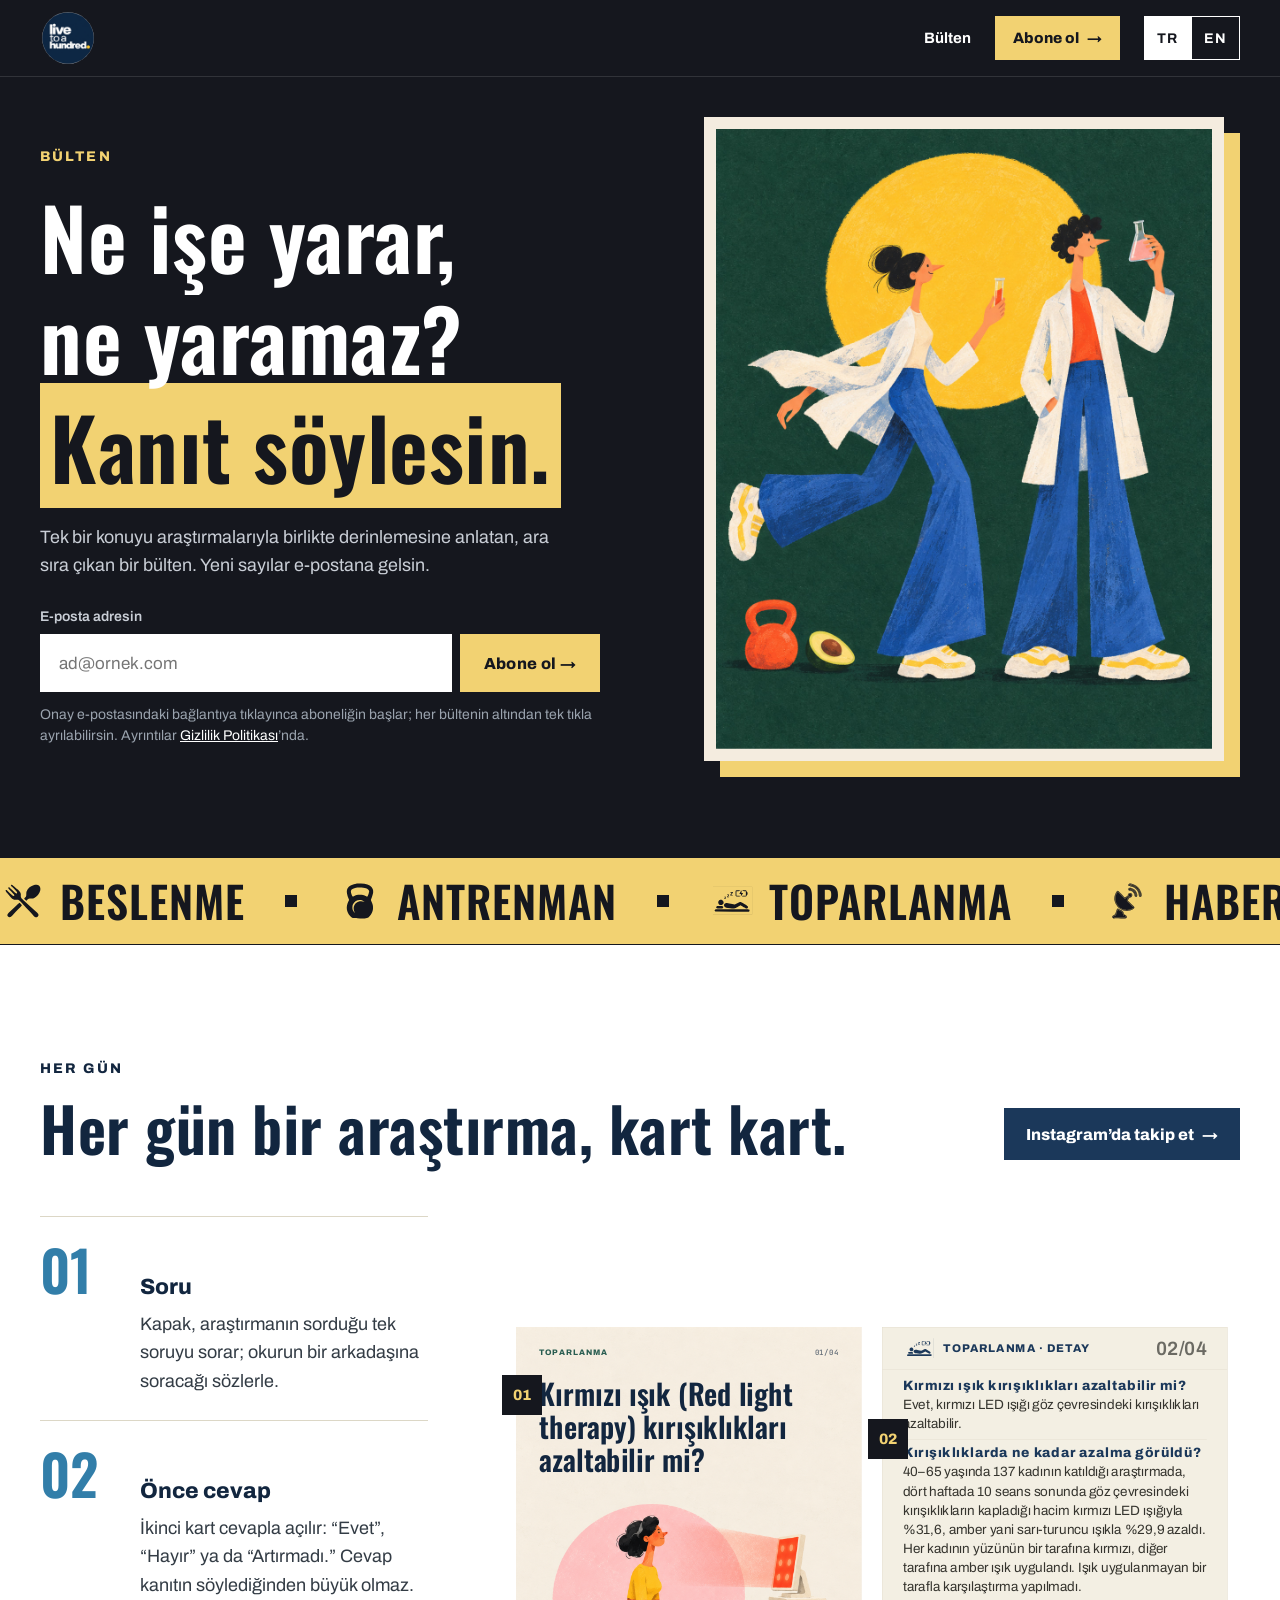
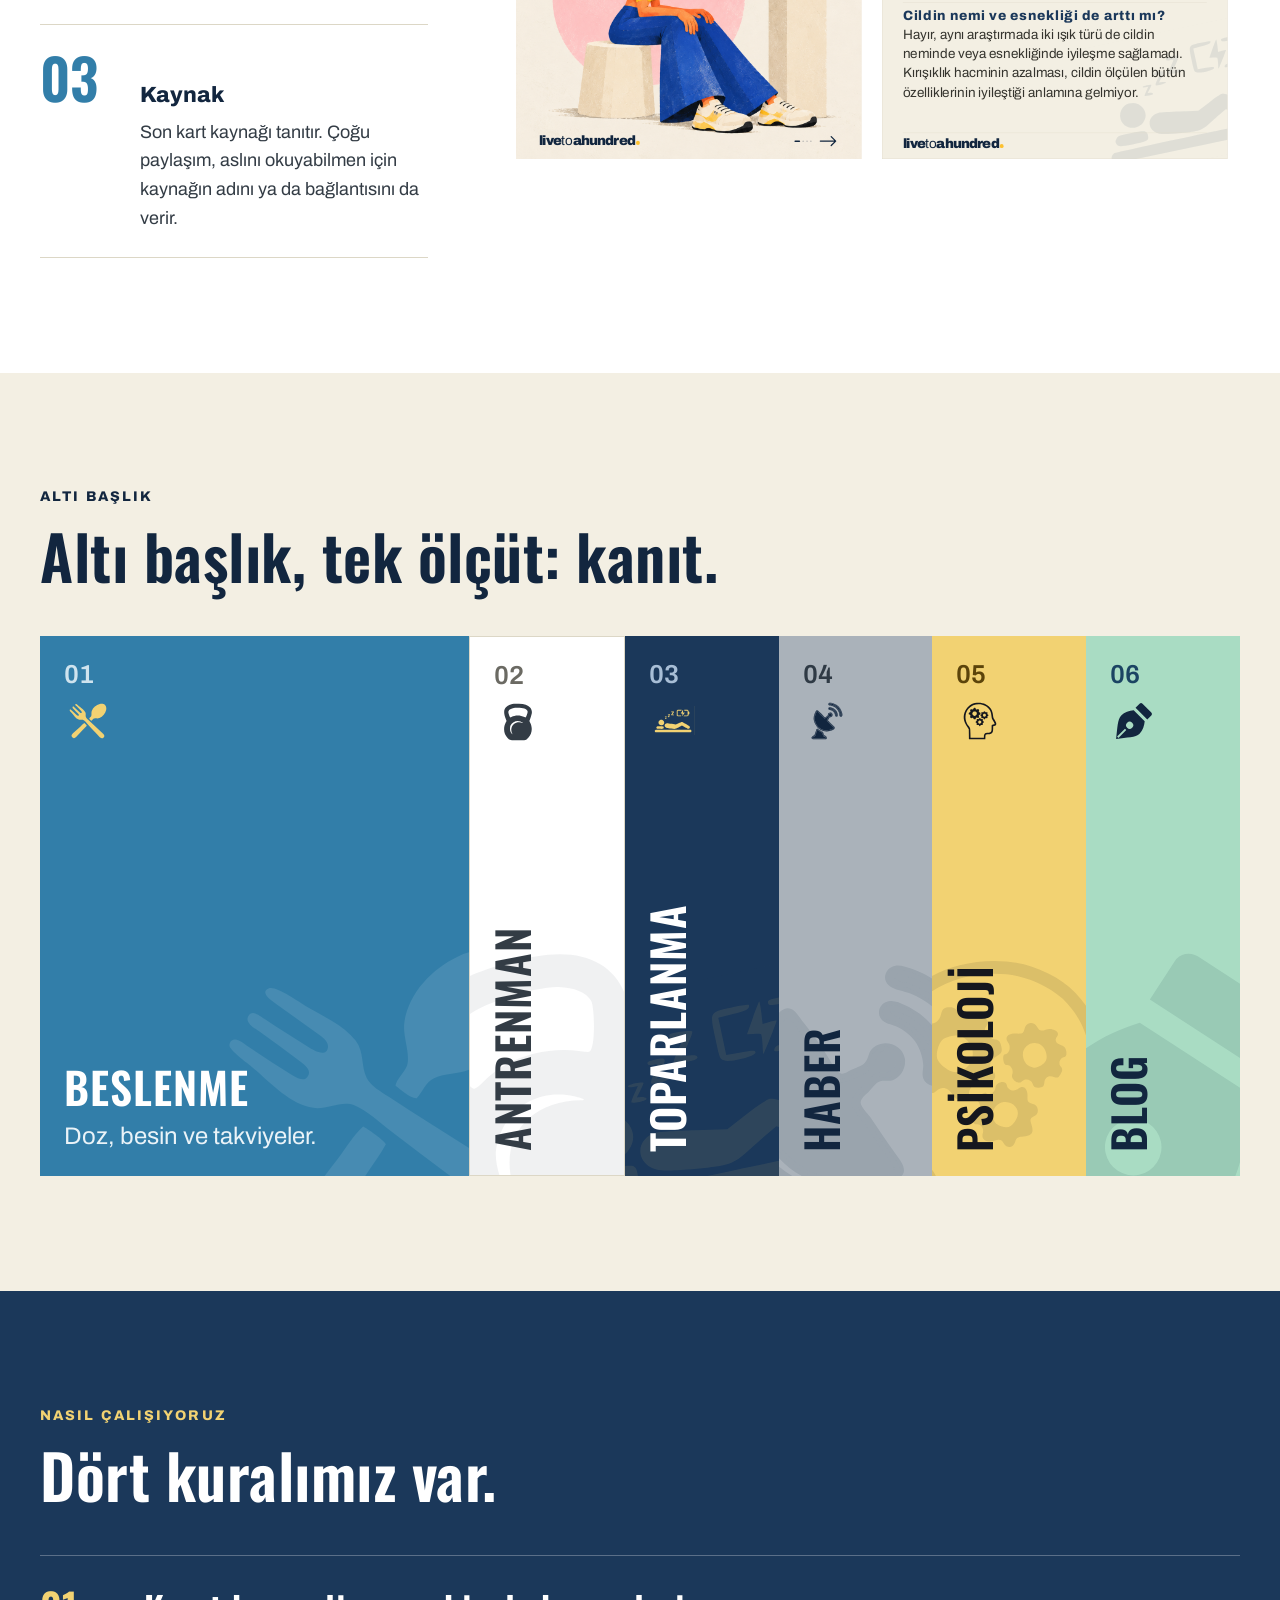
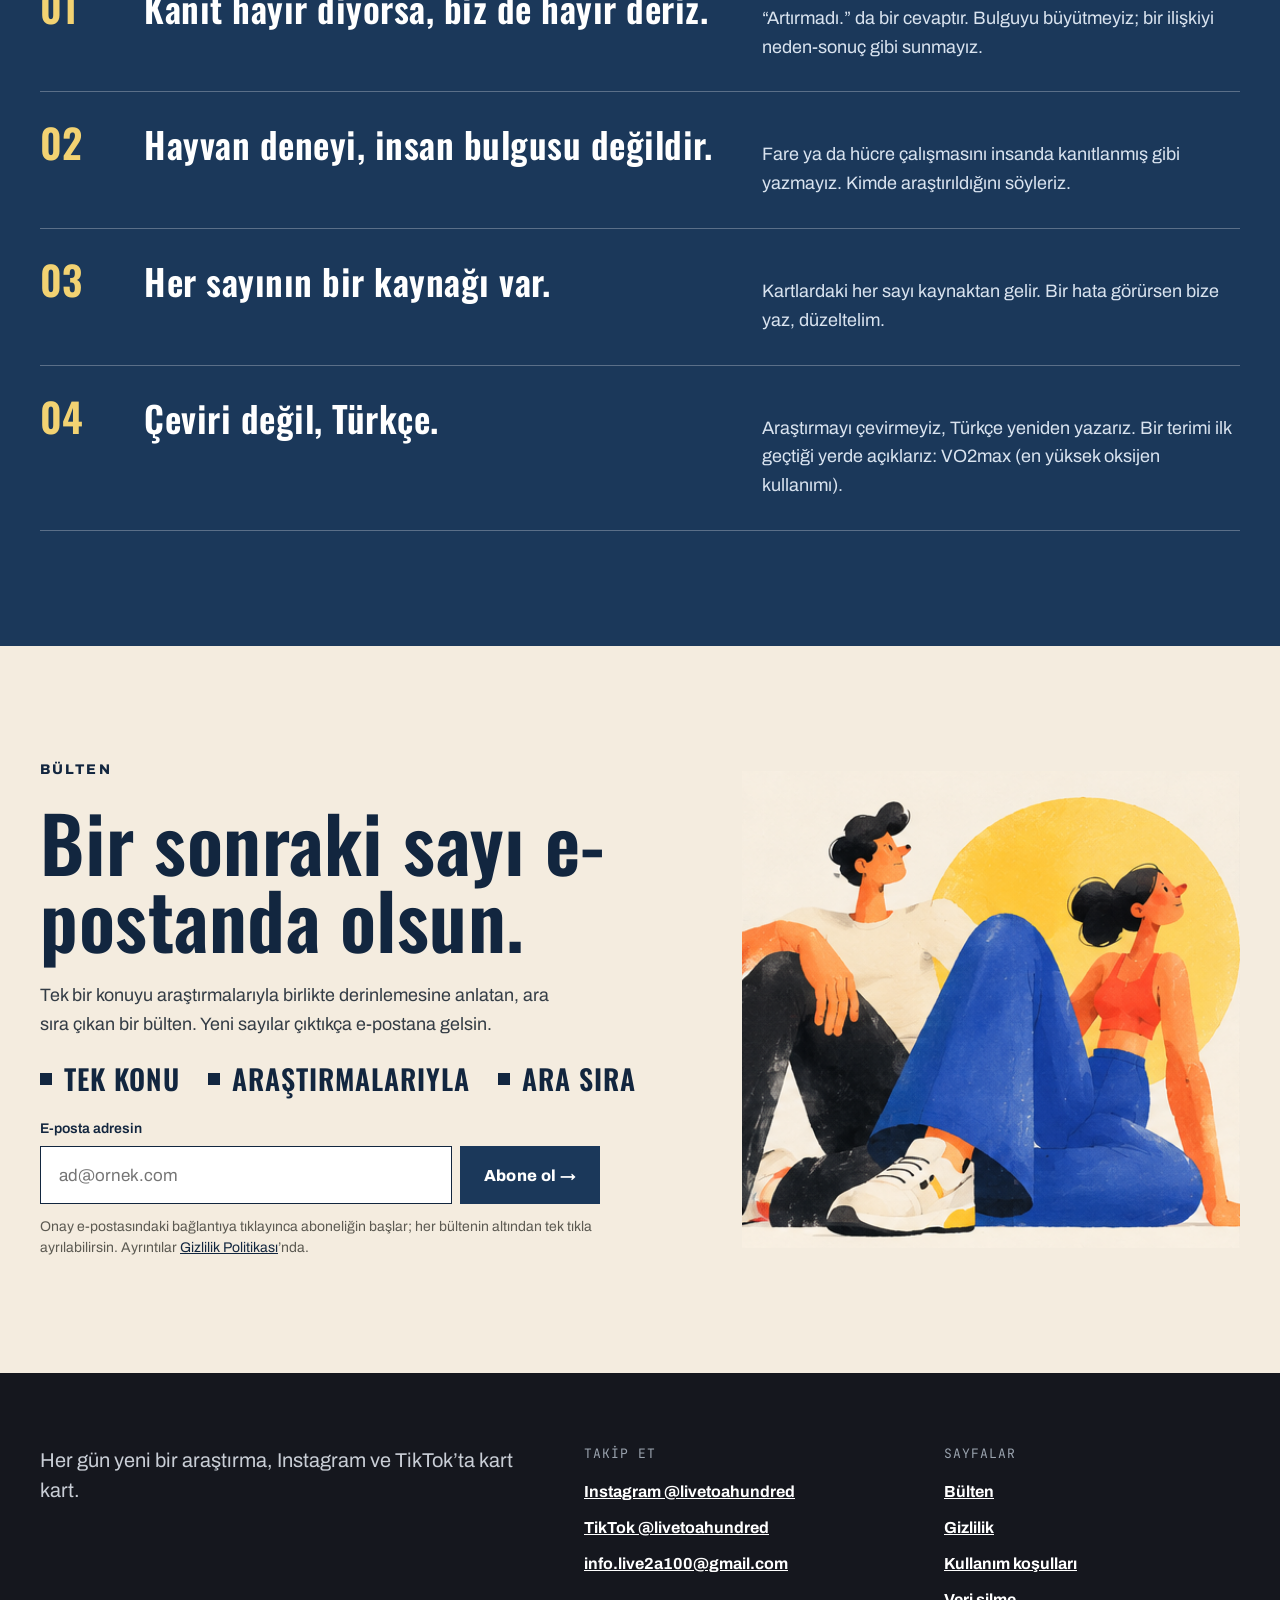
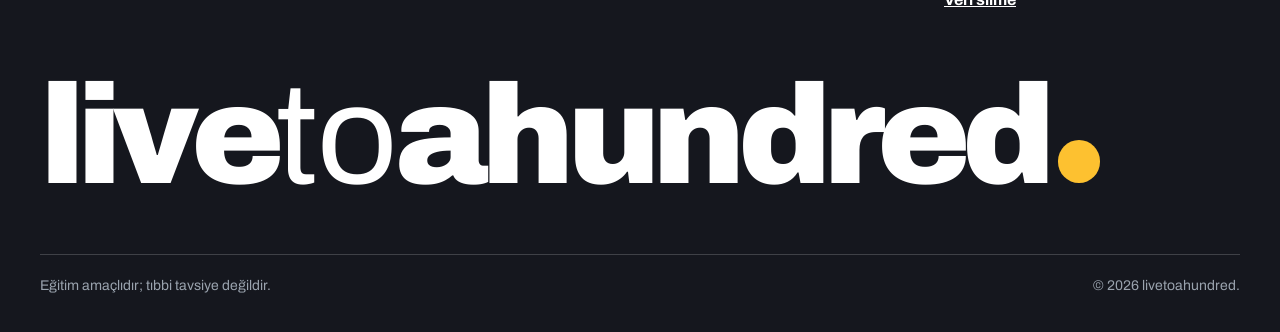
==== commit 6d0a11ff: "publish: c834c27" ====
--- a/index.html
+++ b/index.html
@@ -75,6 +75,6 @@
 </style>
 </head>
 <body style="margin:0; background:#15171e">
-<div id="dc-root"><div class="sc-host" data-sc-name="Main"><div style="min-height: 100vh; background: rgb(21, 23, 30); font-family: var(--font-text, 'Archivo', sans-serif);"><div lang="tr" id="ust-tr"><header class="lp-dark" style="position: sticky; top: 0px; z-index: 20; background: rgb(21, 23, 30); border-bottom: 1px solid rgba(255, 255, 255, 0.12);"><div style="width: 100%; max-width: 1240px; margin: 0px auto; box-sizing: border-box; padding: 10px 20px; display: flex; align-items: center; justify-content: space-between; gap: 16px;"><a class="lp-logo" href="#ust-tr" style="display: inline-flex; align-items: center; text-decoration: none;"><img class="lp-badge" src="./assets/site/b4aba5469fd27f1ff24beb4c48ca603b.png" alt="livetoahundred" width="56" height="56" style="width: 56px; height: 56px;"></a><nav aria-label="Site menüsü" style="display: flex; align-items: center; gap: 12px 24px;"><a class="lp-hide-sm" href="./newsletter/" style="display: inline-block; padding: 14px 0px; color: rgb(255, 255, 255); font-size: 15px; line-height: 1.2; font-weight: 700; text-decoration: none;">Bülten</a><a class="lp-btn lp-btn--sari lp-hide-sm" href="#abone-tr" style="display: inline-flex; align-items: center; gap: 8px; height: 44px; padding: 0px 18px; box-sizing: border-box; background: rgb(242, 210, 114); color: rgb(21, 23, 30); font-size: 15px; font-weight: 800; text-decoration: none;">Abone ol <span class="lp-btn__arrow" aria-hidden="true">→</span></a><div style="display: flex;"><a href="./" hreflang="tr" aria-current="page" style="min-width: 48px; height: 44px; padding: 0px 12px; border: 1px solid rgb(255, 255, 255); border-radius: 0px; background: rgb(255, 255, 255); color: rgb(21, 23, 30); font-family: var(--font-text, 'Archivo', sans-serif); font-size: 14px; font-weight: 700; letter-spacing: 0.08em;  display: inline-flex; align-items: center; justify-content: center; box-sizing: border-box; text-decoration: none;">TR</a><a href="./en/" hreflang="en" style="min-width: 48px; height: 44px; padding: 0px 12px; border-width: 1px 1px 1px 0px; border-style: solid solid solid none; border-color: rgb(255, 255, 255) rgb(255, 255, 255) rgb(255, 255, 255) currentcolor; border-image: initial; border-radius: 0px; background: transparent; color: rgb(255, 255, 255); font-family: var(--font-text, 'Archivo', sans-serif); font-size: 14px; font-weight: 700; letter-spacing: 0.08em;  display: inline-flex; align-items: center; justify-content: center; box-sizing: border-box; text-decoration: none;">EN</a></div></nav></div></header><section class="lp-dark" aria-labelledby="hero-title-tr" style="position: relative; overflow: clip; background: rgb(21, 23, 30); color: rgb(255, 255, 255);"><div style="width: 100%; max-width: 1240px; margin: 0px auto; box-sizing: border-box; min-height: 720px; padding: 40px 20px 80px; display: flex; flex-wrap: wrap; align-items: center; justify-content: space-between; gap: 40px 48px;"><div style="flex: 1 1 560px; min-width: 0px; display: flex; flex-direction: column; gap: 28px;"><p class="lp-fade" style="margin: 0px; font-size: 14px; line-height: 1.3; font-weight: 800; letter-spacing: 0.15em; color: rgb(242, 210, 114); animation-delay: 0.05s;">BÜLTEN</p><h1 id="hero-title-tr" style="margin: 0px; font-family: var(--font-display, 'Oswald', sans-serif); font-size: clamp(52px, 6.6vw, 100px); line-height: 1; font-weight: 600; letter-spacing: 0.5px; color: rgb(255, 255, 255);"><span class="lp-line"><span style="animation-delay: 0.1s;">Ne işe yarar,</span></span><span class="lp-line"><span style="animation-delay: 0.22s;">ne yaramaz?</span></span><span class="lp-line"><span style="animation-delay: 0.34s;"><span class="lp-mark">Kanıt söylesin.</span></span></span></h1><p class="lp-fade" style="margin: 0px; max-width: 540px; font-size: clamp(17px, 1.4vw, 20px); line-height: 1.6; color: rgb(201, 206, 214); animation-delay: 0.55s;">Tek bir konuyu araştırmalarıyla birlikte derinlemesine anlatan, ara sıra çıkan bir bülten. Yeni sayılar e-postana gelsin.</p><div class="lp-fade" style="animation-delay: 0.7s;"><form method="post" action="https://966d4676.sibforms.com/serve/[base64]" style="display: flex; flex-direction: column; gap: 8px; max-width: 560px;"><label for="email-hero-tr" style="font-size: 14px; line-height: 1.3; font-weight: 600; color: rgb(201, 206, 214);">E-posta adresin</label><div style="display: flex; flex-wrap: wrap; gap: 8px;"><input id="email-hero-tr" type="email" name="EMAIL" required="" autocomplete="email" placeholder="ad@ornek.com" style="flex: 999 1 240px; min-width: 0px; height: 58px; box-sizing: border-box; padding: 0px 18px; border: 1px solid rgb(255, 255, 255); border-radius: 0px; background: rgb(255, 255, 255); color: rgb(21, 23, 30); font-family: var(--font-text, 'Archivo', sans-serif); font-size: 17px;"><button class="lp-btn lp-btn--sari" type="submit" style="flex: 1 0 auto; height: 58px; padding: 0px 24px; border: 0px; border-radius: 0px; background: rgb(242, 210, 114); color: rgb(21, 23, 30); font-family: var(--font-text, 'Archivo', sans-serif); font-size: 16px; font-weight: 800; letter-spacing: 0.02em; white-space: nowrap; cursor: pointer;">Abone ol <span class="lp-btn__arrow" aria-hidden="true">→</span></button></div><p style="margin: 4px 0px 0px; font-size: 14px; line-height: 1.5; color: rgb(154, 163, 174);">Onay e-postasındaki bağlantıya tıklayınca aboneliğin başlar; her bültenin altından tek tıkla ayrılabilirsin. Ayrıntılar <a href="./privacy/" style="color: rgb(255, 255, 255);">Gizlilik Politikası</a>’nda.</p><input type="hidden" name="email_address_check" value=""><input type="hidden" name="locale" value="en"></form></div></div><div style="flex: 1 1 480px; min-width: 0px; max-width: 600px; margin: 0px auto;"><div class="sc-host" data-sc-name="HeroArt"><div style="box-sizing: border-box; width: 100%; padding: 0px 16px 16px 0px; background: rgb(21, 23, 30);"><div class="hx-frame" style="position: relative; box-sizing: border-box; width: 100%; padding: 12px; background: rgb(244, 236, 223); box-shadow: rgb(242, 210, 114) 16px 16px 0px;"><div class="hx-in" style="position: relative; width: 100%; aspect-ratio: 1122 / 1402; overflow: hidden; background: rgb(27, 67, 55);"><img class="hx-img" src="./assets/site/357c6dd24c861f4c69167616568e01a3.jpg" alt="Laboratuvar önlüklü iki araştırmacı: biri elinde deney tüpüyle koşuyor, öteki pembe sıvılı bir cam şişeye bakıyor. Yerde bir kettlebell ve yarım avokado, arkalarında büyük sarı bir güneş." width="1122" height="1402" style="display: block; width: 100%; height: 100%; object-fit: cover;"></div></div></div></div></div></div></section><div class="sc-host" data-sc-name="Marquee"><div class="lp-marquee" aria-hidden="true" style="overflow: clip; background: rgb(242, 210, 114); border-top: 1px solid rgb(21, 23, 30); border-bottom: 1px solid rgb(21, 23, 30);"><div class="lp-marquee__track"><div style="display: flex; align-items: center; gap: 40px; padding: 18px 40px 18px 0px;"><span style="display: inline-flex; align-items: center; gap: 14px; font-family: var(--font-display, 'Oswald', sans-serif); font-size: clamp(30px, 3.4vw, 50px); line-height: 1.15; font-weight: 600; letter-spacing: 1px; color: rgb(21, 23, 30); white-space: nowrap;"><div class="sc-host-x" style="display: contents;"><svg class="l2a-pillar-icon" viewBox="0 0 48 48" width="46" height="38" fill="none" aria-hidden="true" focusable="false" style="color: rgb(21, 23, 30);"><g transform="translate(-1.87 -1.13) scale(0.2706)" fill="currentColor" fill-rule="evenodd"><path d="M111.5 91.27C107.85 90.82 103.54 85.1 101.12 82.5C101.54 79.26 108.65 75.42 109.96 71.15C112.26 63.64 109.61 55.66 112.23 48.09C117.55 32.69 132.58 22.07 147.68 17.84C155.23 15.73 164.74 15.79 170.81 21.36C177.1 27.12 177.79 36.38 176.12 44.23C172.93 59.19 160.78 74.12 146.51 79.72C138.75 82.76 130.73 80.04 122.84 82.03C118 83.25 115.27 88.45 111.5 91.27ZM41.22 17.1C45.25 16.1 55.94 26.91 59.29 29.87C67.48 37.1 78.73 44.1 83.74 54.11C87.43 61.48 83.96 68.43 86.14 75.41C87.67 80.34 92.76 84.34 96.37 87.8C115.73 106.38 136.19 123.75 155.59 142.25C161.95 148.31 175.06 157.52 163.84 166.67C160.47 169.42 155.35 169.93 151.57 167.59C146.51 164.46 142.79 158.72 138.75 154.42C135.29 150.74 131.74 147.19 128.33 143.49C117.05 131.2 105.56 119.17 94.3 106.86C89.32 101.42 82.95 92.95 76.74 89.1C70.03 84.93 61.48 89.07 54.19 86.62C41.04 82.2 32.53 67.48 23.71 57.45C21.73 55.21 14.4 47.48 14.32 44.83C14.29 43.85 14.99 42.5 15.86 42.06C19.08 40.46 21.77 44.31 23.86 46.3C30.95 53.04 38.03 59.68 45.21 66.3C47.68 68.57 51.92 72.35 54.66 68.15C56.6 65.18 52.98 61.74 51.12 59.72C45.06 53.14 38.79 46.73 32.56 40.27C30.5 38.13 24.64 33.74 27.42 30.26C30.19 26.79 33.89 31.32 35.9 33.27C42.83 40.02 50.15 46.36 57.22 52.96C59.36 54.97 66.04 60.71 67.9 55.1C69.1 51.51 65.52 48.46 63.32 46.18C57.06 39.66 50.66 33.25 44.33 26.83C42.65 25.12 35.31 18.55 41.22 17.1ZM79.5 101.6C81.54 103.11 89.9 111.38 90.2 113.5C84.93 120.03 78.69 125.67 73.02 131.85C64.1 141.58 55.04 151.19 45.97 160.8C40.41 166.69 32.81 172.89 25.53 165.3C18.86 158.36 24.45 151.27 30.1 146.27C41.03 136.58 51.82 126.64 62.6 116.76C67.95 111.86 73.34 105.38 79.5 101.6Z"></path></g></svg></div>BESLENME</span><span style="flex: 0 0 auto; width: 12px; height: 12px; background: rgb(21, 23, 30);"></span><span style="display: inline-flex; align-items: center; gap: 14px; font-family: var(--font-display, 'Oswald', sans-serif); font-size: clamp(30px, 3.4vw, 50px); line-height: 1.15; font-weight: 600; letter-spacing: 1px; color: rgb(21, 23, 30); white-space: nowrap;"><div class="sc-host-x" style="display: contents;"><svg class="l2a-pillar-icon" viewBox="0 0 48 48" width="46" height="38" fill="none" aria-hidden="true" focusable="false" style="color: rgb(21, 23, 30);"><g transform="translate(-4.02 54.82) scale(0.031523 -0.031523)" fill="currentColor"><path d="M735 1669 c-126 -19 -238 -65 -294 -121 -100 -98 -104 -227 -16 -458 l28 -73 -31 -61 c-104 -206 -77 -426 72 -584 84 -90 89 -92 394 -92 305 0 302 -1 393 97 147 159 173 385 67 584 -28 53 -29 59 -15 85 25 49 76 221 83 277 9 76 -15 152 -67 211 -80 90 -215 135 -424 141 -71 2 -157 0 -190 -6z m393 -179 c70 -25 117 -65 127 -109 7 -32 -38 -180 -65 -213 -16 -20 -16 -20 -56 -1 -156 79 -356 79 -493 1 -19 -10 -39 -17 -46 -14 -16 6 -64 127 -71 180 -12 83 36 131 168 166 104 29 343 23 436 -10z m-146 -490 c51 -19 127 -70 84 -56 -215 70 -398 -28 -431 -231 -7 -44 16 -155 37 -180 6 -7 8 -16 5 -19 -6 -6 -48 48 -73 96 -29 54 -26 181 4 240 74 142 230 205 374 150z"></path></g></svg></div>ANTRENMAN</span><span style="flex: 0 0 auto; width: 12px; height: 12px; background: rgb(21, 23, 30);"></span><span style="display: inline-flex; align-items: center; gap: 14px; font-family: var(--font-display, 'Oswald', sans-serif); font-size: clamp(30px, 3.4vw, 50px); line-height: 1.15; font-weight: 600; letter-spacing: 1px; color: rgb(21, 23, 30); white-space: nowrap;"><div class="sc-host-x" style="display: contents;"><svg class="l2a-pillar-icon" viewBox="0 0 48 48" width="46" height="38" fill="none" aria-hidden="true" focusable="false" style="color: rgb(21, 23, 30);"><g transform="translate(-0.38 41.36) scale(0.023875 -0.023875)"><mask id="l2a-mask-toparlanma-re" maskUnits="userSpaceOnUse" x="0" y="0" width="2110" height="1500"><rect x="0" y="0" width="2110" height="1500" fill="#ffffff"></rect><path d="M0 750 l0 -750 1055 0 1055 0 0 750 0 750 -1055 0 -1055 0 0 -750z m1460 533 c-1 -26 -22 -32 -110 -35 l-95 -3 0 -120 0 -120 93 -3 c82 -2 93 -5 90 -20 -5 -24 -169 -30 -204 -7 -23 15 -24 19 -24 147 0 172 -3 168 142 168 59 0 108 -3 108 -7z m66 -64 l-7 -71 45 4 c25 2 46 1 46 -1 0 -8 -123 -192 -125 -189 -2 2 2 29 7 61 6 32 7 61 4 64 -4 4 -24 9 -46 12 l-40 6 57 93 c31 50 58 92 61 92 2 0 1 -32 -2 -71z m256 54 c10 -9 18 -30 18 -49 0 -26 4 -33 23 -36 20 -3 22 -8 22 -63 0 -55 -2 -60 -22 -63 -18 -3 -23 -10 -23 -34 0 -59 -20 -68 -142 -68 -105 0 -108 1 -98 20 9 17 23 20 103 22 l92 3 0 120 0 120 -87 3 c-80 3 -88 5 -88 22 0 18 7 20 92 20 71 0 95 -4 110 -17z m-705 -79 c2 -6 -19 -40 -46 -75 l-50 -64 47 -5 c33 -4 47 -9 47 -20 0 -12 -15 -15 -74 -15 -45 0 -76 4 -78 11 -2 6 17 38 42 71 25 34 45 64 45 67 0 3 -18 6 -40 6 -34 0 -40 3 -40 20 0 19 5 21 72 18 40 -2 73 -8 75 -14z m-207 -140 c0 -9 -16 -35 -36 -59 l-35 -44 38 -3 c21 -2 38 -7 38 -13 0 -13 -105 -19 -117 -7 -5 5 6 27 27 53 19 24 35 47 35 52 0 4 -13 7 -30 7 -20 0 -30 5 -30 15 0 12 13 15 55 15 43 0 55 -3 55 -16z m-160 -112 c0 -4 -14 -24 -30 -44 l-30 -37 27 -3 c14 -2 28 -9 31 -15 2 -9 -11 -13 -47 -13 -28 0 -51 4 -51 8 0 4 14 27 31 50 l31 42 -31 0 c-17 0 -31 5 -31 10 0 6 23 10 50 10 28 0 50 -3 50 -8z m-202 -172 c68 -42 91 -124 52 -188 -79 -130 -280 -69 -267 81 4 50 39 99 82 117 36 15 99 11 133 -10z m1167 -198 c192 -116 209 -133 189 -189 -12 -34 -52 -58 -85 -50 -13 4 -60 27 -104 53 -44 25 -108 62 -142 81 l-63 35 -62 -34 c-35 -19 -101 -56 -147 -83 -102 -60 -137 -64 -336 -41 -200 24 -253 39 -293 81 -73 79 -17 194 95 195 21 0 128 -16 238 -36 l200 -36 135 65 c74 36 149 66 165 66 22 1 81 -30 210 -107z m-1145 -125 c20 -10 25 -20 25 -52 0 -60 -21 -67 -192 -63 -151 3 -163 7 -178 55 -4 17 1 29 19 48 24 24 29 25 163 25 91 0 146 -5 163 -13z m1406 -181 c20 -27 18 -70 -4 -90 -17 -15 -91 -16 -907 -14 l-888 3 -20 27 c-17 23 -19 31 -9 53 7 14 22 29 34 34 12 4 418 8 901 7 858 -1 879 -1 893 -20z" fill="#000000"></path></mask><rect x="0" y="0" width="2110" height="1500" fill="currentColor" mask="url(#l2a-mask-toparlanma-re)"></rect></g></svg></div>TOPARLANMA</span><span style="flex: 0 0 auto; width: 12px; height: 12px; background: rgb(21, 23, 30);"></span><span style="display: inline-flex; align-items: center; gap: 14px; font-family: var(--font-display, 'Oswald', sans-serif); font-size: clamp(30px, 3.4vw, 50px); line-height: 1.15; font-weight: 600; letter-spacing: 1px; color: rgb(21, 23, 30); white-space: nowrap;"><div class="sc-host-x" style="display: contents;"><svg class="l2a-pillar-icon" viewBox="0 0 48 48" width="46" height="38" fill="none" aria-hidden="true" focusable="false" style="color: rgb(21, 23, 30);"><g transform="translate(-5.02 -5.81) scale(0.30408)" fill="currentColor" fill-rule="evenodd"><path d="M151.5 76.79C150.83 76.79 150.17 76.79 149.5 76.79C147.77 70.16 147.57 63.35 144.83 56.99C142.4 51.33 132.97 41.97 127.62 38.88C123.43 36.45 117.96 34.47 113.16 33.74C110.34 33.31 106.41 33.95 104.58 31.5C105.91 28.95 108.15 29.9 110.51 30.3C115.57 31.15 121.46 31.81 125.89 34.63C129.37 36.85 133.4 38.59 136.6 41.24C143.82 47.23 149.34 57.73 150.9 66.85C151.47 70.17 152.61 73.4 151.5 76.79ZM133.5 76.63C129.68 76.99 130.84 66.33 128.97 63.54C125.4 58.21 118.62 53.93 112.77 51.74C110.51 50.89 107.83 50.7 105.83 49.44C107.22 46.89 115.83 49.68 118.15 50.69C125.12 53.73 127.56 59.03 130.94 65.22C132.78 68.57 135.42 72.71 133.5 76.63ZM121.41 124.83C120.7 127.94 116.24 129.86 113.58 131.08C105.25 134.92 94.85 135.96 85.78 134.46C59.52 130.1 40.99 101.17 48.95 75.48C50.41 70.78 51.97 65.32 55.54 61.68C57.87 59.3 62.44 65.44 63.85 66.98C68.78 72.35 74.66 76.79 79.56 82.27C81.38 84.3 83.68 87.7 86.58 88.19C89.24 88.64 101.03 80.23 102.19 77.71C103.74 74.38 102.12 66.52 109.43 68.77C113.03 69.89 114.07 74.76 111.53 77.38C109.64 79.32 106.93 78.61 104.64 79.82C102.35 81.04 94.69 92.96 94.77 95.5C94.87 99.09 99.44 102.09 101.81 104.37C106.28 108.68 110.48 113.24 114.87 117.63C117.06 119.82 120.19 121.94 121.41 124.83ZM57.5 134C59.66 134.21 60.81 135.83 62.56 136.94C65.88 139.04 74.71 142.33 76.33 145.52C78.29 149.38 78.76 154.43 81.67 157.81C84.56 161.18 88.51 158.41 90.32 164.5C88.59 167.38 83.15 166.55 80.17 166.57C70.4 166.64 60.61 166.24 50.83 166.14C48.09 166.12 40.89 167.24 39.41 164.5C40.31 159.13 46.35 160.78 48.88 157.05C53.37 150.41 52.57 140.42 57.5 134Z"></path><path d="M104.26 28.13C108.74 26.59 115.37 28.52 119.7 29.82C133.87 34.04 146.01 45.05 151.18 58.98C152.51 62.55 156.25 75.62 153.37 78.51C151.51 80.39 148.37 80.26 147.17 77.7C145.73 74.6 146.59 70.74 145.75 67.48C143.78 59.85 140.22 52.83 134.62 47.21C129.14 41.72 121.98 38.13 114.5 36.29C111.21 35.48 107 36.5 103.98 34.85C101.49 33.48 101.34 29.13 104.26 28.13ZM151.5 76.79C152.61 73.4 151.47 70.17 150.9 66.85C149.34 57.73 143.82 47.23 136.6 41.24C133.4 38.59 129.37 36.85 125.89 34.63C121.46 31.81 115.57 31.15 110.51 30.3C108.15 29.9 105.91 28.95 104.58 31.5C106.41 33.95 110.34 33.31 113.16 33.74C117.96 34.47 123.43 36.45 127.62 38.88C132.97 41.97 142.4 51.33 144.83 56.99C147.57 63.35 147.77 70.16 149.5 76.79C150.17 76.79 150.83 76.79 151.5 76.79ZM105.56 45.6C117.56 43.82 130.13 54.51 134.2 64.96C135.43 68.1 138.14 75.67 135.42 78.6C133.58 80.59 130.36 80.11 129.24 77.59C128.64 76.26 128.9 74.59 128.65 73.17C127.84 68.53 125.94 63.95 122.7 60.46C119.15 56.64 114.83 54.57 109.84 53.3C107.83 52.79 105.37 53.41 103.6 52.21C100.55 50.14 102.33 46.08 105.56 45.6ZM133.5 76.63C135.42 72.71 132.78 68.57 130.94 65.22C127.56 59.03 125.12 53.73 118.15 50.69C115.83 49.68 107.22 46.89 105.83 49.44C107.83 50.7 110.51 50.89 112.77 51.74C118.62 53.93 125.4 58.21 128.97 63.54C130.84 66.33 129.68 76.99 133.5 76.63ZM56.5 57.61C59.68 58.35 61.92 61.82 64.15 64.01C69.3 69.06 74.72 73.93 79.56 79.27C81.53 81.45 84.64 85.57 87.5 86.36C89.56 85.17 99.09 78.84 100.13 77.32C101 76.04 100.18 74.13 100.5 72.65C101.36 68.77 105.01 65.64 109.16 66.35C115.01 67.35 117.75 74.42 113.82 78.98C111.64 81.51 108.38 81.47 105.33 81.5C103.66 84.01 96.65 93.31 96.78 95.83C96.85 97.37 102.38 101.85 103.65 103.18C108.7 108.45 113.98 113.53 119.16 118.68C120.95 120.46 124.08 122.61 124.59 125.17C121.76 133.5 102.32 137.23 94.83 137.28C67.93 137.45 45.55 115.36 44.97 88.5C44.81 80.74 48.7 61.35 56.5 57.61ZM121.41 124.83C120.19 121.94 117.06 119.82 114.87 117.63C110.48 113.24 106.28 108.68 101.81 104.37C99.44 102.09 94.87 99.09 94.77 95.5C94.69 92.96 102.35 81.04 104.64 79.82C106.93 78.61 109.64 79.32 111.53 77.38C114.07 74.76 113.03 69.89 109.43 68.77C102.12 66.52 103.74 74.38 102.19 77.71C101.03 80.23 89.24 88.64 86.58 88.19C83.68 87.7 81.38 84.3 79.56 82.27C74.66 76.79 68.78 72.35 63.85 66.98C62.44 65.44 57.87 59.3 55.54 61.68C51.97 65.32 50.41 70.78 48.95 75.48C40.99 101.17 59.52 130.1 85.78 134.46C94.85 135.96 105.25 134.92 113.58 131.08C116.24 129.86 120.7 127.94 121.41 124.83ZM56.5 130.25C58.48 130.9 59.91 132.72 61.57 133.92C64.73 136.22 68.17 138.17 71.72 139.79C73.33 140.52 76.73 140.86 77.77 142.4C80.61 146.59 79.77 153.46 83.37 157.17C88.67 157.97 95.47 161.36 92.5 168.18C74.06 168.18 55.61 168.18 37.17 168.18C35.18 160.4 40.27 158.35 46.5 157.1C49.83 148.15 53.17 139.2 56.5 130.25ZM57.5 134C52.57 140.42 53.37 150.41 48.88 157.05C46.35 160.78 40.31 159.13 39.41 164.5C40.89 167.24 48.09 166.12 50.83 166.14C60.61 166.24 70.4 166.64 80.17 166.57C83.15 166.55 88.59 167.38 90.32 164.5C88.51 158.41 84.56 161.18 81.67 157.81C78.76 154.43 78.29 149.38 76.33 145.52C74.71 142.33 65.88 139.04 62.56 136.94C60.81 135.83 59.66 134.21 57.5 134Z"></path><path d="M104.58 26.11C108.68 24.83 117.56 27.09 121.56 28.56C137.87 34.56 147.49 44.08 153.47 60.41C155.29 65.37 158.84 75.95 154.14 80.32C151.36 82.91 146.77 81.47 145.28 78.21C143.83 75.05 144.34 70.64 143.58 67.2C141.91 59.69 137.66 53.82 132.6 48.23C127.9 43.04 121.18 39.92 114.46 38.44C110.81 37.64 106.12 38.23 102.92 36.24C98.63 33.57 100.23 27.47 104.58 26.11ZM104.26 28.13C101.34 29.13 101.49 33.48 103.98 34.85C107 36.5 111.21 35.48 114.5 36.29C121.98 38.13 129.14 41.72 134.62 47.21C140.22 52.83 143.78 59.85 145.75 67.48C146.59 70.74 145.73 74.6 147.17 77.7C148.37 80.26 151.51 80.39 153.37 78.51C156.25 75.62 152.51 62.55 151.18 58.98C146.01 45.05 133.87 34.04 119.7 29.82C115.37 28.52 108.74 26.59 104.26 28.13ZM104.88 43.76C107.57 43.09 110.03 43.87 112.59 44.52C123.57 47.29 133.33 54.63 136.5 66.02C137.59 69.96 140.12 76.91 136.28 80.11C133.71 82.25 129.49 81.59 127.79 78.73C126.47 76.52 127.05 74.12 126.47 71.75C125.55 68.03 123.4 64.15 120.74 61.42C118.1 58.72 113.87 56.49 110.21 55.56C107.45 54.86 104.23 55.32 102.03 53.13C98.91 50.05 100.65 44.83 104.88 43.76ZM105.56 45.6C102.33 46.08 100.55 50.14 103.6 52.21C105.37 53.41 107.83 52.79 109.84 53.3C114.83 54.57 119.15 56.64 122.7 60.46C125.94 63.95 127.84 68.53 128.65 73.17C128.9 74.59 128.64 76.26 129.24 77.59C130.36 80.11 133.58 80.59 135.42 78.6C138.14 75.67 135.43 68.1 134.2 64.96C130.13 54.51 117.56 43.82 105.56 45.6ZM55.57 56.1C58.99 55.02 62.39 59.6 64.6 61.55C69.91 66.23 75.36 71.49 80.04 76.79C81.66 78.63 84.71 82.85 87.28 83.18C88.84 83.38 90.44 81.61 91.61 80.78C93.48 79.45 96.66 78.02 97.91 76.08C100.05 72.75 98.07 69.98 101.91 66.76C106.73 62.72 114.54 64.3 116.95 70.21C118.64 74.37 116.85 80.24 112.69 82.18C110.9 83.01 108.76 82.76 107.05 83.57C104.7 84.68 103.73 87.86 102.26 89.77C101.17 91.19 99.04 93.54 99.33 95.49C99.66 97.65 103.63 100.21 105.12 101.71C110.56 107.2 115.79 112.86 121.32 118.2C124.36 121.13 128.88 125.09 124.3 129.13C119.19 133.64 112.94 135.58 106.61 137.49C98.16 140.05 89.26 139.64 80.77 137.46C61.42 132.48 49.64 116.84 44.11 98.44C40.85 87.6 43.5 74.52 48.61 64.79C50.12 61.92 52.17 57.18 55.57 56.1ZM56.5 57.61C48.7 61.35 44.81 80.74 44.97 88.5C45.55 115.36 67.93 137.45 94.83 137.28C102.32 137.23 121.76 133.5 124.59 125.17C124.08 122.61 120.95 120.46 119.16 118.68C113.98 113.53 108.7 108.45 103.65 103.18C102.38 101.85 96.85 97.37 96.78 95.83C96.65 93.31 103.66 84.01 105.33 81.5C108.38 81.47 111.64 81.51 113.82 78.98C117.75 74.42 115.01 67.35 109.16 66.35C105.01 65.64 101.36 68.77 100.5 72.65C100.18 74.13 101 76.04 100.13 77.32C99.09 78.84 89.56 85.17 87.5 86.36C84.64 85.57 81.53 81.45 79.56 79.27C74.72 73.93 69.3 69.06 64.15 64.01C61.92 61.82 59.68 58.35 56.5 57.61ZM56.9 128.81C59.16 128.55 61.6 131.34 63.25 132.57C67.89 136.02 77.12 137.83 79.91 142.59C81.92 146.01 81.53 151.5 84.34 154.47C85.43 155.62 87.52 155.62 88.91 156.25C92.71 157.95 97.9 165.06 93.63 168.8C90.66 171.4 85.14 170.18 81.5 170.23C70.41 170.39 59.26 170.28 48.17 170.09C44.73 170.04 36.76 171.62 35.07 167.45C31.36 158.3 44.33 157.03 46.3 152.47C48.76 146.79 50.55 140.64 52.57 134.79C53.38 132.47 53.89 129.17 56.9 128.81ZM56.5 130.25C53.17 139.2 49.83 148.15 46.5 157.1C40.27 158.35 35.18 160.4 37.17 168.18C55.61 168.18 74.06 168.18 92.5 168.18C95.47 161.36 88.67 157.97 83.37 157.17C79.77 153.46 80.61 146.59 77.77 142.4C76.73 140.86 73.33 140.52 71.72 139.79C68.17 138.17 64.73 136.22 61.57 133.92C59.91 132.72 58.48 130.9 56.5 130.25Z"></path></g></svg></div>HABER</span><span style="flex: 0 0 auto; width: 12px; height: 12px; background: rgb(21, 23, 30);"></span><span style="display: inline-flex; align-items: center; gap: 14px; font-family: var(--font-display, 'Oswald', sans-serif); font-size: clamp(30px, 3.4vw, 50px); line-height: 1.15; font-weight: 600; letter-spacing: 1px; color: rgb(21, 23, 30); white-space: nowrap;"><div class="sc-host-x" style="display: contents;"><svg class="l2a-pillar-icon" viewBox="0 0 48 48" width="46" height="38" fill="none" aria-hidden="true" focusable="false" style="color: rgb(21, 23, 30);"><g transform="translate(-2.95 49.8) scale(0.02724 -0.02724)" fill="currentColor"><path d="M845 1750 c-228 -26 -408 -152 -504 -355 -116 -241 -88 -458 91 -717 l63 -90 3 -224 3 -224 362 2 362 3 3 92 c2 63 7 95 17 103 7 6 59 15 114 19 87 7 104 11 136 36 58 44 75 92 75 217 l0 108 40 6 c54 9 88 37 96 80 7 37 6 39 -88 214 -39 73 -47 96 -52 163 -19 242 -125 404 -332 506 -108 53 -256 76 -389 61z m247 -85 c123 -30 249 -115 311 -207 55 -83 76 -149 90 -277 13 -116 14 -116 80 -236 37 -66 66 -124 64 -130 -2 -5 -30 -15 -62 -22 -32 -6 -62 -17 -66 -25 -5 -7 -9 -66 -9 -131 0 -178 -19 -200 -171 -209 -47 -3 -96 -11 -108 -17 -39 -22 -61 -70 -61 -138 l0 -63 -294 0 -294 0 -4 198 c-3 220 -1 212 -85 326 -25 33 -55 81 -68 106 -110 218 -79 485 78 656 147 162 371 224 599 169z"></path><path d="M705 1496 c-17 -40 -48 -53 -82 -35 -43 23 -87 -21 -63 -65 18 -36 0 -76 -34 -76 -21 0 -26 -6 -32 -36 -7 -40 0 -51 35 -56 32 -4 49 -50 30 -84 -11 -22 -10 -27 13 -50 24 -25 27 -25 51 -10 32 22 69 6 84 -35 11 -27 16 -30 50 -27 31 2 39 7 41 26 2 12 14 30 28 38 22 15 26 15 49 0 23 -15 27 -15 49 -1 32 21 38 38 20 64 -21 30 -9 59 32 76 27 11 34 19 34 42 0 35 -10 50 -35 54 -11 3 -26 17 -33 32 -12 25 -12 31 4 48 17 19 16 20 -11 49 -27 29 -29 29 -56 13 -23 -14 -33 -15 -53 -5 -15 6 -26 20 -26 30 0 26 -20 42 -53 42 -23 0 -31 -7 -42 -34z m119 -157 c58 -69 11 -169 -79 -169 -36 0 -95 59 -95 94 0 33 24 82 47 95 10 6 37 11 60 11 34 0 46 -5 67 -31z"></path><path d="M1150 1354 c-10 -24 -14 -26 -49 -20 -47 7 -69 -11 -51 -43 13 -25 -2 -61 -25 -61 -10 0 -15 -10 -15 -30 0 -20 5 -30 15 -30 21 0 35 -32 23 -54 -15 -26 24 -65 46 -47 21 17 54 5 58 -22 2 -16 11 -23 30 -25 22 -3 29 2 34 22 7 30 29 40 57 25 17 -10 24 -8 38 10 15 18 16 26 7 41 -13 21 3 50 28 50 9 0 14 11 14 28 0 21 -7 32 -25 40 -27 12 -32 31 -13 50 21 21 -17 51 -58 45 -29 -5 -35 -2 -44 21 -13 36 -57 36 -70 0z m80 -104 c20 -20 26 -65 12 -86 -13 -20 -52 -35 -72 -29 -33 10 -50 35 -50 70 0 58 69 86 110 45z"></path><path d="M946 1056 c-6 -26 -38 -40 -54 -24 -6 6 -19 4 -35 -7 -22 -14 -24 -20 -15 -35 14 -22 4 -50 -22 -57 -24 -6 -29 -63 -6 -63 25 0 40 -28 28 -54 -15 -34 9 -55 57 -49 32 4 38 2 49 -21 15 -34 49 -34 64 -1 10 22 17 25 50 23 47 -2 60 13 52 59 -5 29 -3 34 20 43 19 7 26 17 26 35 0 18 -7 28 -26 35 -23 9 -25 14 -20 44 8 42 -15 67 -45 48 -25 -16 -59 1 -59 28 0 31 -56 28 -64 -4z m84 -106 c27 -27 25 -66 -5 -95 -27 -28 -45 -31 -78 -14 -29 16 -37 28 -37 62 0 36 32 67 70 67 17 0 39 -9 50 -20z"></path></g></svg></div>PSİKOLOJİ</span><span style="flex: 0 0 auto; width: 12px; height: 12px; background: rgb(21, 23, 30);"></span><span style="display: inline-flex; align-items: center; gap: 14px; font-family: var(--font-display, 'Oswald', sans-serif); font-size: clamp(30px, 3.4vw, 50px); line-height: 1.15; font-weight: 600; letter-spacing: 1px; color: rgb(21, 23, 30); white-space: nowrap;"><div class="sc-host-x" style="display: contents;"><svg class="l2a-pillar-icon" viewBox="0 0 48 48" width="46" height="38" fill="none" aria-hidden="true" focusable="false" style="color: rgb(21, 23, 30);"><g transform="matrix(0.8809 0.8809 -0.8809 0.8809 21.43 -15.72)" fill="currentColor"><path d="M18 3.5H30A2 2 0 0 1 32 5.5V11H16V5.5A2 2 0 0 1 18 3.5ZM16.5 14H31.5C34.2 17.2 36.5 21.6 36.5 26C36.5 31.2 30.5 37 24 45.5C17.5 37 11.5 31.2 11.5 26C11.5 21.6 13.8 17.2 16.5 14ZM24 23.6A3.4 3.4 0 1 0 24 30.4A3.4 3.4 0 1 0 24 23.6ZM23.1 32.5H24.9V43.2H23.1Z" fill-rule="evenodd"></path></g></svg></div>BLOG</span><span style="flex: 0 0 auto; width: 12px; height: 12px; background: rgb(21, 23, 30);"></span></div><div style="display: flex; align-items: center; gap: 40px; padding: 18px 40px 18px 0px;"><span style="display: inline-flex; align-items: center; gap: 14px; font-family: var(--font-display, 'Oswald', sans-serif); font-size: clamp(30px, 3.4vw, 50px); line-height: 1.15; font-weight: 600; letter-spacing: 1px; color: rgb(21, 23, 30); white-space: nowrap;"><div class="sc-host-x" style="display: contents;"><svg class="l2a-pillar-icon" viewBox="0 0 48 48" width="46" height="38" fill="none" aria-hidden="true" focusable="false" style="color: rgb(21, 23, 30);"><g transform="translate(-1.87 -1.13) scale(0.2706)" fill="currentColor" fill-rule="evenodd"><path d="M111.5 91.27C107.85 90.82 103.54 85.1 101.12 82.5C101.54 79.26 108.65 75.42 109.96 71.15C112.26 63.64 109.61 55.66 112.23 48.09C117.55 32.69 132.58 22.07 147.68 17.84C155.23 15.73 164.74 15.79 170.81 21.36C177.1 27.12 177.79 36.38 176.12 44.23C172.93 59.19 160.78 74.12 146.51 79.72C138.75 82.76 130.73 80.04 122.84 82.03C118 83.25 115.27 88.45 111.5 91.27ZM41.22 17.1C45.25 16.1 55.94 26.91 59.29 29.87C67.48 37.1 78.73 44.1 83.74 54.11C87.43 61.48 83.96 68.43 86.14 75.41C87.67 80.34 92.76 84.34 96.37 87.8C115.73 106.38 136.19 123.75 155.59 142.25C161.95 148.31 175.06 157.52 163.84 166.67C160.47 169.42 155.35 169.93 151.57 167.59C146.51 164.46 142.79 158.72 138.75 154.42C135.29 150.74 131.74 147.19 128.33 143.49C117.05 131.2 105.56 119.17 94.3 106.86C89.32 101.42 82.95 92.95 76.74 89.1C70.03 84.93 61.48 89.07 54.19 86.62C41.04 82.2 32.53 67.48 23.71 57.45C21.73 55.21 14.4 47.48 14.32 44.83C14.29 43.85 14.99 42.5 15.86 42.06C19.08 40.46 21.77 44.31 23.86 46.3C30.95 53.04 38.03 59.68 45.21 66.3C47.68 68.57 51.92 72.35 54.66 68.15C56.6 65.18 52.98 61.74 51.12 59.72C45.06 53.14 38.79 46.73 32.56 40.27C30.5 38.13 24.64 33.74 27.42 30.26C30.19 26.79 33.89 31.32 35.9 33.27C42.83 40.02 50.15 46.36 57.22 52.96C59.36 54.97 66.04 60.71 67.9 55.1C69.1 51.51 65.52 48.46 63.32 46.18C57.06 39.66 50.66 33.25 44.33 26.83C42.65 25.12 35.31 18.55 41.22 17.1ZM79.5 101.6C81.54 103.11 89.9 111.38 90.2 113.5C84.93 120.03 78.69 125.67 73.02 131.85C64.1 141.58 55.04 151.19 45.97 160.8C40.41 166.69 32.81 172.89 25.53 165.3C18.86 158.36 24.45 151.27 30.1 146.27C41.03 136.58 51.82 126.64 62.6 116.76C67.95 111.86 73.34 105.38 79.5 101.6Z"></path></g></svg></div>BESLENME</span><span style="flex: 0 0 auto; width: 12px; height: 12px; background: rgb(21, 23, 30);"></span><span style="display: inline-flex; align-items: center; gap: 14px; font-family: var(--font-display, 'Oswald', sans-serif); font-size: clamp(30px, 3.4vw, 50px); line-height: 1.15; font-weight: 600; letter-spacing: 1px; color: rgb(21, 23, 30); white-space: nowrap;"><div class="sc-host-x" style="display: contents;"><svg class="l2a-pillar-icon" viewBox="0 0 48 48" width="46" height="38" fill="none" aria-hidden="true" focusable="false" style="color: rgb(21, 23, 30);"><g transform="translate(-4.02 54.82) scale(0.031523 -0.031523)" fill="currentColor"><path d="M735 1669 c-126 -19 -238 -65 -294 -121 -100 -98 -104 -227 -16 -458 l28 -73 -31 -61 c-104 -206 -77 -426 72 -584 84 -90 89 -92 394 -92 305 0 302 -1 393 97 147 159 173 385 67 584 -28 53 -29 59 -15 85 25 49 76 221 83 277 9 76 -15 152 -67 211 -80 90 -215 135 -424 141 -71 2 -157 0 -190 -6z m393 -179 c70 -25 117 -65 127 -109 7 -32 -38 -180 -65 -213 -16 -20 -16 -20 -56 -1 -156 79 -356 79 -493 1 -19 -10 -39 -17 -46 -14 -16 6 -64 127 -71 180 -12 83 36 131 168 166 104 29 343 23 436 -10z m-146 -490 c51 -19 127 -70 84 -56 -215 70 -398 -28 -431 -231 -7 -44 16 -155 37 -180 6 -7 8 -16 5 -19 -6 -6 -48 48 -73 96 -29 54 -26 181 4 240 74 142 230 205 374 150z"></path></g></svg></div>ANTRENMAN</span><span style="flex: 0 0 auto; width: 12px; height: 12px; background: rgb(21, 23, 30);"></span><span style="display: inline-flex; align-items: center; gap: 14px; font-family: var(--font-display, 'Oswald', sans-serif); font-size: clamp(30px, 3.4vw, 50px); line-height: 1.15; font-weight: 600; letter-spacing: 1px; color: rgb(21, 23, 30); white-space: nowrap;"><div class="sc-host-x" style="display: contents;"><svg class="l2a-pillar-icon" viewBox="0 0 48 48" width="46" height="38" fill="none" aria-hidden="true" focusable="false" style="color: rgb(21, 23, 30);"><g transform="translate(-0.38 41.36) scale(0.023875 -0.023875)"><mask id="l2a-mask-toparlanma-rk" maskUnits="userSpaceOnUse" x="0" y="0" width="2110" height="1500"><rect x="0" y="0" width="2110" height="1500" fill="#ffffff"></rect><path d="M0 750 l0 -750 1055 0 1055 0 0 750 0 750 -1055 0 -1055 0 0 -750z m1460 533 c-1 -26 -22 -32 -110 -35 l-95 -3 0 -120 0 -120 93 -3 c82 -2 93 -5 90 -20 -5 -24 -169 -30 -204 -7 -23 15 -24 19 -24 147 0 172 -3 168 142 168 59 0 108 -3 108 -7z m66 -64 l-7 -71 45 4 c25 2 46 1 46 -1 0 -8 -123 -192 -125 -189 -2 2 2 29 7 61 6 32 7 61 4 64 -4 4 -24 9 -46 12 l-40 6 57 93 c31 50 58 92 61 92 2 0 1 -32 -2 -71z m256 54 c10 -9 18 -30 18 -49 0 -26 4 -33 23 -36 20 -3 22 -8 22 -63 0 -55 -2 -60 -22 -63 -18 -3 -23 -10 -23 -34 0 -59 -20 -68 -142 -68 -105 0 -108 1 -98 20 9 17 23 20 103 22 l92 3 0 120 0 120 -87 3 c-80 3 -88 5 -88 22 0 18 7 20 92 20 71 0 95 -4 110 -17z m-705 -79 c2 -6 -19 -40 -46 -75 l-50 -64 47 -5 c33 -4 47 -9 47 -20 0 -12 -15 -15 -74 -15 -45 0 -76 4 -78 11 -2 6 17 38 42 71 25 34 45 64 45 67 0 3 -18 6 -40 6 -34 0 -40 3 -40 20 0 19 5 21 72 18 40 -2 73 -8 75 -14z m-207 -140 c0 -9 -16 -35 -36 -59 l-35 -44 38 -3 c21 -2 38 -7 38 -13 0 -13 -105 -19 -117 -7 -5 5 6 27 27 53 19 24 35 47 35 52 0 4 -13 7 -30 7 -20 0 -30 5 -30 15 0 12 13 15 55 15 43 0 55 -3 55 -16z m-160 -112 c0 -4 -14 -24 -30 -44 l-30 -37 27 -3 c14 -2 28 -9 31 -15 2 -9 -11 -13 -47 -13 -28 0 -51 4 -51 8 0 4 14 27 31 50 l31 42 -31 0 c-17 0 -31 5 -31 10 0 6 23 10 50 10 28 0 50 -3 50 -8z m-202 -172 c68 -42 91 -124 52 -188 -79 -130 -280 -69 -267 81 4 50 39 99 82 117 36 15 99 11 133 -10z m1167 -198 c192 -116 209 -133 189 -189 -12 -34 -52 -58 -85 -50 -13 4 -60 27 -104 53 -44 25 -108 62 -142 81 l-63 35 -62 -34 c-35 -19 -101 -56 -147 -83 -102 -60 -137 -64 -336 -41 -200 24 -253 39 -293 81 -73 79 -17 194 95 195 21 0 128 -16 238 -36 l200 -36 135 65 c74 36 149 66 165 66 22 1 81 -30 210 -107z m-1145 -125 c20 -10 25 -20 25 -52 0 -60 -21 -67 -192 -63 -151 3 -163 7 -178 55 -4 17 1 29 19 48 24 24 29 25 163 25 91 0 146 -5 163 -13z m1406 -181 c20 -27 18 -70 -4 -90 -17 -15 -91 -16 -907 -14 l-888 3 -20 27 c-17 23 -19 31 -9 53 7 14 22 29 34 34 12 4 418 8 901 7 858 -1 879 -1 893 -20z" fill="#000000"></path></mask><rect x="0" y="0" width="2110" height="1500" fill="currentColor" mask="url(#l2a-mask-toparlanma-rk)"></rect></g></svg></div>TOPARLANMA</span><span style="flex: 0 0 auto; width: 12px; height: 12px; background: rgb(21, 23, 30);"></span><span style="display: inline-flex; align-items: center; gap: 14px; font-family: var(--font-display, 'Oswald', sans-serif); font-size: clamp(30px, 3.4vw, 50px); line-height: 1.15; font-weight: 600; letter-spacing: 1px; color: rgb(21, 23, 30); white-space: nowrap;"><div class="sc-host-x" style="display: contents;"><svg class="l2a-pillar-icon" viewBox="0 0 48 48" width="46" height="38" fill="none" aria-hidden="true" focusable="false" style="color: rgb(21, 23, 30);"><g transform="translate(-5.02 -5.81) scale(0.30408)" fill="currentColor" fill-rule="evenodd"><path d="M151.5 76.79C150.83 76.79 150.17 76.79 149.5 76.79C147.77 70.16 147.57 63.35 144.83 56.99C142.4 51.33 132.97 41.97 127.62 38.88C123.43 36.45 117.96 34.47 113.16 33.74C110.34 33.31 106.41 33.95 104.58 31.5C105.91 28.95 108.15 29.9 110.51 30.3C115.57 31.15 121.46 31.81 125.89 34.63C129.37 36.85 133.4 38.59 136.6 41.24C143.82 47.23 149.34 57.73 150.9 66.85C151.47 70.17 152.61 73.4 151.5 76.79ZM133.5 76.63C129.68 76.99 130.84 66.33 128.97 63.54C125.4 58.21 118.62 53.93 112.77 51.74C110.51 50.89 107.83 50.7 105.83 49.44C107.22 46.89 115.83 49.68 118.15 50.69C125.12 53.73 127.56 59.03 130.94 65.22C132.78 68.57 135.42 72.71 133.5 76.63ZM121.41 124.83C120.7 127.94 116.24 129.86 113.58 131.08C105.25 134.92 94.85 135.96 85.78 134.46C59.52 130.1 40.99 101.17 48.95 75.48C50.41 70.78 51.97 65.32 55.54 61.68C57.87 59.3 62.44 65.44 63.85 66.98C68.78 72.35 74.66 76.79 79.56 82.27C81.38 84.3 83.68 87.7 86.58 88.19C89.24 88.64 101.03 80.23 102.19 77.71C103.74 74.38 102.12 66.52 109.43 68.77C113.03 69.89 114.07 74.76 111.53 77.38C109.64 79.32 106.93 78.61 104.64 79.82C102.35 81.04 94.69 92.96 94.77 95.5C94.87 99.09 99.44 102.09 101.81 104.37C106.28 108.68 110.48 113.24 114.87 117.63C117.06 119.82 120.19 121.94 121.41 124.83ZM57.5 134C59.66 134.21 60.81 135.83 62.56 136.94C65.88 139.04 74.71 142.33 76.33 145.52C78.29 149.38 78.76 154.43 81.67 157.81C84.56 161.18 88.51 158.41 90.32 164.5C88.59 167.38 83.15 166.55 80.17 166.57C70.4 166.64 60.61 166.24 50.83 166.14C48.09 166.12 40.89 167.24 39.41 164.5C40.31 159.13 46.35 160.78 48.88 157.05C53.37 150.41 52.57 140.42 57.5 134Z"></path><path d="M104.26 28.13C108.74 26.59 115.37 28.52 119.7 29.82C133.87 34.04 146.01 45.05 151.18 58.98C152.51 62.55 156.25 75.62 153.37 78.51C151.51 80.39 148.37 80.26 147.17 77.7C145.73 74.6 146.59 70.74 145.75 67.48C143.78 59.85 140.22 52.83 134.62 47.21C129.14 41.72 121.98 38.13 114.5 36.29C111.21 35.48 107 36.5 103.98 34.85C101.49 33.48 101.34 29.13 104.26 28.13ZM151.5 76.79C152.61 73.4 151.47 70.17 150.9 66.85C149.34 57.73 143.82 47.23 136.6 41.24C133.4 38.59 129.37 36.85 125.89 34.63C121.46 31.81 115.57 31.15 110.51 30.3C108.15 29.9 105.91 28.95 104.58 31.5C106.41 33.95 110.34 33.31 113.16 33.74C117.96 34.47 123.43 36.45 127.62 38.88C132.97 41.97 142.4 51.33 144.83 56.99C147.57 63.35 147.77 70.16 149.5 76.79C150.17 76.79 150.83 76.79 151.5 76.79ZM105.56 45.6C117.56 43.82 130.13 54.51 134.2 64.96C135.43 68.1 138.14 75.67 135.42 78.6C133.58 80.59 130.36 80.11 129.24 77.59C128.64 76.26 128.9 74.59 128.65 73.17C127.84 68.53 125.94 63.95 122.7 60.46C119.15 56.64 114.83 54.57 109.84 53.3C107.83 52.79 105.37 53.41 103.6 52.21C100.55 50.14 102.33 46.08 105.56 45.6ZM133.5 76.63C135.42 72.71 132.78 68.57 130.94 65.22C127.56 59.03 125.12 53.73 118.15 50.69C115.83 49.68 107.22 46.89 105.83 49.44C107.83 50.7 110.51 50.89 112.77 51.74C118.62 53.93 125.4 58.21 128.97 63.54C130.84 66.33 129.68 76.99 133.5 76.63ZM56.5 57.61C59.68 58.35 61.92 61.82 64.15 64.01C69.3 69.06 74.72 73.93 79.56 79.27C81.53 81.45 84.64 85.57 87.5 86.36C89.56 85.17 99.09 78.84 100.13 77.32C101 76.04 100.18 74.13 100.5 72.65C101.36 68.77 105.01 65.64 109.16 66.35C115.01 67.35 117.75 74.42 113.82 78.98C111.64 81.51 108.38 81.47 105.33 81.5C103.66 84.01 96.65 93.31 96.78 95.83C96.85 97.37 102.38 101.85 103.65 103.18C108.7 108.45 113.98 113.53 119.16 118.68C120.95 120.46 124.08 122.61 124.59 125.17C121.76 133.5 102.32 137.23 94.83 137.28C67.93 137.45 45.55 115.36 44.97 88.5C44.81 80.74 48.7 61.35 56.5 57.61ZM121.41 124.83C120.19 121.94 117.06 119.82 114.87 117.63C110.48 113.24 106.28 108.68 101.81 104.37C99.44 102.09 94.87 99.09 94.77 95.5C94.69 92.96 102.35 81.04 104.64 79.82C106.93 78.61 109.64 79.32 111.53 77.38C114.07 74.76 113.03 69.89 109.43 68.77C102.12 66.52 103.74 74.38 102.19 77.71C101.03 80.23 89.24 88.64 86.58 88.19C83.68 87.7 81.38 84.3 79.56 82.27C74.66 76.79 68.78 72.35 63.85 66.98C62.44 65.44 57.87 59.3 55.54 61.68C51.97 65.32 50.41 70.78 48.95 75.48C40.99 101.17 59.52 130.1 85.78 134.46C94.85 135.96 105.25 134.92 113.58 131.08C116.24 129.86 120.7 127.94 121.41 124.83ZM56.5 130.25C58.48 130.9 59.91 132.72 61.57 133.92C64.73 136.22 68.17 138.17 71.72 139.79C73.33 140.52 76.73 140.86 77.77 142.4C80.61 146.59 79.77 153.46 83.37 157.17C88.67 157.97 95.47 161.36 92.5 168.18C74.06 168.18 55.61 168.18 37.17 168.18C35.18 160.4 40.27 158.35 46.5 157.1C49.83 148.15 53.17 139.2 56.5 130.25ZM57.5 134C52.57 140.42 53.37 150.41 48.88 157.05C46.35 160.78 40.31 159.13 39.41 164.5C40.89 167.24 48.09 166.12 50.83 166.14C60.61 166.24 70.4 166.64 80.17 166.57C83.15 166.55 88.59 167.38 90.32 164.5C88.51 158.41 84.56 161.18 81.67 157.81C78.76 154.43 78.29 149.38 76.33 145.52C74.71 142.33 65.88 139.04 62.56 136.94C60.81 135.83 59.66 134.21 57.5 134Z"></path><path d="M104.58 26.11C108.68 24.83 117.56 27.09 121.56 28.56C137.87 34.56 147.49 44.08 153.47 60.41C155.29 65.37 158.84 75.95 154.14 80.32C151.36 82.91 146.77 81.47 145.28 78.21C143.83 75.05 144.34 70.64 143.58 67.2C141.91 59.69 137.66 53.82 132.6 48.23C127.9 43.04 121.18 39.92 114.46 38.44C110.81 37.64 106.12 38.23 102.92 36.24C98.63 33.57 100.23 27.47 104.58 26.11ZM104.26 28.13C101.34 29.13 101.49 33.48 103.98 34.85C107 36.5 111.21 35.48 114.5 36.29C121.98 38.13 129.14 41.72 134.62 47.21C140.22 52.83 143.78 59.85 145.75 67.48C146.59 70.74 145.73 74.6 147.17 77.7C148.37 80.26 151.51 80.39 153.37 78.51C156.25 75.62 152.51 62.55 151.18 58.98C146.01 45.05 133.87 34.04 119.7 29.82C115.37 28.52 108.74 26.59 104.26 28.13ZM104.88 43.76C107.57 43.09 110.03 43.87 112.59 44.52C123.57 47.29 133.33 54.63 136.5 66.02C137.59 69.96 140.12 76.91 136.28 80.11C133.71 82.25 129.49 81.59 127.79 78.73C126.47 76.52 127.05 74.12 126.47 71.75C125.55 68.03 123.4 64.15 120.74 61.42C118.1 58.72 113.87 56.49 110.21 55.56C107.45 54.86 104.23 55.32 102.03 53.13C98.91 50.05 100.65 44.83 104.88 43.76ZM105.56 45.6C102.33 46.08 100.55 50.14 103.6 52.21C105.37 53.41 107.83 52.79 109.84 53.3C114.83 54.57 119.15 56.64 122.7 60.46C125.94 63.95 127.84 68.53 128.65 73.17C128.9 74.59 128.64 76.26 129.24 77.59C130.36 80.11 133.58 80.59 135.42 78.6C138.14 75.67 135.43 68.1 134.2 64.96C130.13 54.51 117.56 43.82 105.56 45.6ZM55.57 56.1C58.99 55.02 62.39 59.6 64.6 61.55C69.91 66.23 75.36 71.49 80.04 76.79C81.66 78.63 84.71 82.85 87.28 83.18C88.84 83.38 90.44 81.61 91.61 80.78C93.48 79.45 96.66 78.02 97.91 76.08C100.05 72.75 98.07 69.98 101.91 66.76C106.73 62.72 114.54 64.3 116.95 70.21C118.64 74.37 116.85 80.24 112.69 82.18C110.9 83.01 108.76 82.76 107.05 83.57C104.7 84.68 103.73 87.86 102.26 89.77C101.17 91.19 99.04 93.54 99.33 95.49C99.66 97.65 103.63 100.21 105.12 101.71C110.56 107.2 115.79 112.86 121.32 118.2C124.36 121.13 128.88 125.09 124.3 129.13C119.19 133.64 112.94 135.58 106.61 137.49C98.16 140.05 89.26 139.64 80.77 137.46C61.42 132.48 49.64 116.84 44.11 98.44C40.85 87.6 43.5 74.52 48.61 64.79C50.12 61.92 52.17 57.18 55.57 56.1ZM56.5 57.61C48.7 61.35 44.81 80.74 44.97 88.5C45.55 115.36 67.93 137.45 94.83 137.28C102.32 137.23 121.76 133.5 124.59 125.17C124.08 122.61 120.95 120.46 119.16 118.68C113.98 113.53 108.7 108.45 103.65 103.18C102.38 101.85 96.85 97.37 96.78 95.83C96.65 93.31 103.66 84.01 105.33 81.5C108.38 81.47 111.64 81.51 113.82 78.98C117.75 74.42 115.01 67.35 109.16 66.35C105.01 65.64 101.36 68.77 100.5 72.65C100.18 74.13 101 76.04 100.13 77.32C99.09 78.84 89.56 85.17 87.5 86.36C84.64 85.57 81.53 81.45 79.56 79.27C74.72 73.93 69.3 69.06 64.15 64.01C61.92 61.82 59.68 58.35 56.5 57.61ZM56.9 128.81C59.16 128.55 61.6 131.34 63.25 132.57C67.89 136.02 77.12 137.83 79.91 142.59C81.92 146.01 81.53 151.5 84.34 154.47C85.43 155.62 87.52 155.62 88.91 156.25C92.71 157.95 97.9 165.06 93.63 168.8C90.66 171.4 85.14 170.18 81.5 170.23C70.41 170.39 59.26 170.28 48.17 170.09C44.73 170.04 36.76 171.62 35.07 167.45C31.36 158.3 44.33 157.03 46.3 152.47C48.76 146.79 50.55 140.64 52.57 134.79C53.38 132.47 53.89 129.17 56.9 128.81ZM56.5 130.25C53.17 139.2 49.83 148.15 46.5 157.1C40.27 158.35 35.18 160.4 37.17 168.18C55.61 168.18 74.06 168.18 92.5 168.18C95.47 161.36 88.67 157.97 83.37 157.17C79.77 153.46 80.61 146.59 77.77 142.4C76.73 140.86 73.33 140.52 71.72 139.79C68.17 138.17 64.73 136.22 61.57 133.92C59.91 132.72 58.48 130.9 56.5 130.25Z"></path></g></svg></div>HABER</span><span style="flex: 0 0 auto; width: 12px; height: 12px; background: rgb(21, 23, 30);"></span><span style="display: inline-flex; align-items: center; gap: 14px; font-family: var(--font-display, 'Oswald', sans-serif); font-size: clamp(30px, 3.4vw, 50px); line-height: 1.15; font-weight: 600; letter-spacing: 1px; color: rgb(21, 23, 30); white-space: nowrap;"><div class="sc-host-x" style="display: contents;"><svg class="l2a-pillar-icon" viewBox="0 0 48 48" width="46" height="38" fill="none" aria-hidden="true" focusable="false" style="color: rgb(21, 23, 30);"><g transform="translate(-2.95 49.8) scale(0.02724 -0.02724)" fill="currentColor"><path d="M845 1750 c-228 -26 -408 -152 -504 -355 -116 -241 -88 -458 91 -717 l63 -90 3 -224 3 -224 362 2 362 3 3 92 c2 63 7 95 17 103 7 6 59 15 114 19 87 7 104 11 136 36 58 44 75 92 75 217 l0 108 40 6 c54 9 88 37 96 80 7 37 6 39 -88 214 -39 73 -47 96 -52 163 -19 242 -125 404 -332 506 -108 53 -256 76 -389 61z m247 -85 c123 -30 249 -115 311 -207 55 -83 76 -149 90 -277 13 -116 14 -116 80 -236 37 -66 66 -124 64 -130 -2 -5 -30 -15 -62 -22 -32 -6 -62 -17 -66 -25 -5 -7 -9 -66 -9 -131 0 -178 -19 -200 -171 -209 -47 -3 -96 -11 -108 -17 -39 -22 -61 -70 -61 -138 l0 -63 -294 0 -294 0 -4 198 c-3 220 -1 212 -85 326 -25 33 -55 81 -68 106 -110 218 -79 485 78 656 147 162 371 224 599 169z"></path><path d="M705 1496 c-17 -40 -48 -53 -82 -35 -43 23 -87 -21 -63 -65 18 -36 0 -76 -34 -76 -21 0 -26 -6 -32 -36 -7 -40 0 -51 35 -56 32 -4 49 -50 30 -84 -11 -22 -10 -27 13 -50 24 -25 27 -25 51 -10 32 22 69 6 84 -35 11 -27 16 -30 50 -27 31 2 39 7 41 26 2 12 14 30 28 38 22 15 26 15 49 0 23 -15 27 -15 49 -1 32 21 38 38 20 64 -21 30 -9 59 32 76 27 11 34 19 34 42 0 35 -10 50 -35 54 -11 3 -26 17 -33 32 -12 25 -12 31 4 48 17 19 16 20 -11 49 -27 29 -29 29 -56 13 -23 -14 -33 -15 -53 -5 -15 6 -26 20 -26 30 0 26 -20 42 -53 42 -23 0 -31 -7 -42 -34z m119 -157 c58 -69 11 -169 -79 -169 -36 0 -95 59 -95 94 0 33 24 82 47 95 10 6 37 11 60 11 34 0 46 -5 67 -31z"></path><path d="M1150 1354 c-10 -24 -14 -26 -49 -20 -47 7 -69 -11 -51 -43 13 -25 -2 -61 -25 -61 -10 0 -15 -10 -15 -30 0 -20 5 -30 15 -30 21 0 35 -32 23 -54 -15 -26 24 -65 46 -47 21 17 54 5 58 -22 2 -16 11 -23 30 -25 22 -3 29 2 34 22 7 30 29 40 57 25 17 -10 24 -8 38 10 15 18 16 26 7 41 -13 21 3 50 28 50 9 0 14 11 14 28 0 21 -7 32 -25 40 -27 12 -32 31 -13 50 21 21 -17 51 -58 45 -29 -5 -35 -2 -44 21 -13 36 -57 36 -70 0z m80 -104 c20 -20 26 -65 12 -86 -13 -20 -52 -35 -72 -29 -33 10 -50 35 -50 70 0 58 69 86 110 45z"></path><path d="M946 1056 c-6 -26 -38 -40 -54 -24 -6 6 -19 4 -35 -7 -22 -14 -24 -20 -15 -35 14 -22 4 -50 -22 -57 -24 -6 -29 -63 -6 -63 25 0 40 -28 28 -54 -15 -34 9 -55 57 -49 32 4 38 2 49 -21 15 -34 49 -34 64 -1 10 22 17 25 50 23 47 -2 60 13 52 59 -5 29 -3 34 20 43 19 7 26 17 26 35 0 18 -7 28 -26 35 -23 9 -25 14 -20 44 8 42 -15 67 -45 48 -25 -16 -59 1 -59 28 0 31 -56 28 -64 -4z m84 -106 c27 -27 25 -66 -5 -95 -27 -28 -45 -31 -78 -14 -29 16 -37 28 -37 62 0 36 32 67 70 67 17 0 39 -9 50 -20z"></path></g></svg></div>PSİKOLOJİ</span><span style="flex: 0 0 auto; width: 12px; height: 12px; background: rgb(21, 23, 30);"></span><span style="display: inline-flex; align-items: center; gap: 14px; font-family: var(--font-display, 'Oswald', sans-serif); font-size: clamp(30px, 3.4vw, 50px); line-height: 1.15; font-weight: 600; letter-spacing: 1px; color: rgb(21, 23, 30); white-space: nowrap;"><div class="sc-host-x" style="display: contents;"><svg class="l2a-pillar-icon" viewBox="0 0 48 48" width="46" height="38" fill="none" aria-hidden="true" focusable="false" style="color: rgb(21, 23, 30);"><g transform="matrix(0.8809 0.8809 -0.8809 0.8809 21.43 -15.72)" fill="currentColor"><path d="M18 3.5H30A2 2 0 0 1 32 5.5V11H16V5.5A2 2 0 0 1 18 3.5ZM16.5 14H31.5C34.2 17.2 36.5 21.6 36.5 26C36.5 31.2 30.5 37 24 45.5C17.5 37 11.5 31.2 11.5 26C11.5 21.6 13.8 17.2 16.5 14ZM24 23.6A3.4 3.4 0 1 0 24 30.4A3.4 3.4 0 1 0 24 23.6ZM23.1 32.5H24.9V43.2H23.1Z" fill-rule="evenodd"></path></g></svg></div>BLOG</span><span style="flex: 0 0 auto; width: 12px; height: 12px; background: rgb(21, 23, 30);"></span></div></div></div></div><section aria-labelledby="daily-title-tr" style="background: rgb(255, 255, 255);"><div style="width: 100%; max-width: 1240px; margin: 0px auto; box-sizing: border-box; padding: clamp(56px, 9vw, 128px) 20px; display: flex; flex-direction: column; gap: 56px;"><div class="lp-reveal" style="display: flex; flex-wrap: wrap; align-items: flex-end; justify-content: space-between; gap: 24px 48px;"><div style="display: flex; flex-direction: column; gap: 18px; max-width: 820px;"><p style="margin: 0px; font-size: 14px; line-height: 1.3; font-weight: 800; letter-spacing: 0.15em; color: rgb(18, 38, 63);">HER GÜN</p><h2 id="daily-title-tr" style="margin: 0px; font-family: var(--font-display, 'Oswald', sans-serif); font-size: clamp(38px, 4.8vw, 68px); line-height: 1.04; font-weight: 600; letter-spacing: 0.5px; color: rgb(18, 38, 63);">Her gün bir araştırma, kart kart.</h2></div><a class="lp-btn lp-btn--navy" href="https://www.instagram.com/livetoahundred/" style="display: inline-flex; align-items: center; gap: 8px; height: 52px; padding: 0px 22px; box-sizing: border-box; background: rgb(27, 56, 90); color: rgb(255, 255, 255); font-size: 16px; font-weight: 800; text-decoration: none;">Instagram’da takip et <span class="lp-btn__arrow" aria-hidden="true">→</span></a></div><div style="display: flex; flex-wrap: wrap; align-items: center; gap: 48px 72px;"><ol style="flex: 1 1 380px; min-width: 0px; margin: 0px; padding: 0px; list-style: none; display: flex; flex-direction: column; border-bottom: 1px solid rgb(220, 215, 198);"><li class="lp-reveal" style="display: flex; align-items: baseline; gap: 24px; padding: 24px 0px; border-top: 1px solid rgb(220, 215, 198);"><span aria-hidden="true" style="flex: 0 0 auto; width: 76px; font-family: var(--font-display, 'Oswald', sans-serif); font-size: 56px; line-height: 1; font-weight: 600; color: rgb(50, 126, 169);">01</span><div style="min-width: 0px; display: flex; flex-direction: column; gap: 8px;"><h3 style="margin: 0px; font-size: 22px; line-height: 1.3; font-weight: 800; color: rgb(18, 38, 63);">Soru</h3><p style="margin: 0px; font-size: 18px; line-height: 1.6; color: rgb(51, 60, 69);">Kapak, araştırmanın sorduğu tek soruyu sorar; okurun bir arkadaşına soracağı sözlerle.</p></div></li><li class="lp-reveal" style="display: flex; align-items: baseline; gap: 24px; padding: 24px 0px; border-top: 1px solid rgb(220, 215, 198);"><span aria-hidden="true" style="flex: 0 0 auto; width: 76px; font-family: var(--font-display, 'Oswald', sans-serif); font-size: 56px; line-height: 1; font-weight: 600; color: rgb(50, 126, 169);">02</span><div style="min-width: 0px; display: flex; flex-direction: column; gap: 8px;"><h3 style="margin: 0px; font-size: 22px; line-height: 1.3; font-weight: 800; color: rgb(18, 38, 63);">Önce cevap</h3><p style="margin: 0px; font-size: 18px; line-height: 1.6; color: rgb(51, 60, 69);">İkinci kart cevapla açılır: “Evet”, “Hayır” ya da “Artırmadı.” Cevap kanıtın söylediğinden büyük olmaz.</p></div></li><li class="lp-reveal" style="display: flex; align-items: baseline; gap: 24px; padding: 24px 0px; border-top: 1px solid rgb(220, 215, 198);"><span aria-hidden="true" style="flex: 0 0 auto; width: 76px; font-family: var(--font-display, 'Oswald', sans-serif); font-size: 56px; line-height: 1; font-weight: 600; color: rgb(50, 126, 169);">03</span><div style="min-width: 0px; display: flex; flex-direction: column; gap: 8px;"><h3 style="margin: 0px; font-size: 22px; line-height: 1.3; font-weight: 800; color: rgb(18, 38, 63);">Kaynak</h3><p style="margin: 0px; font-size: 18px; line-height: 1.6; color: rgb(51, 60, 69);">Son kart kaynağı tanıtır. Çoğu paylaşım, aslını okuyabilmen için kaynağın adını ya da bağlantısını da verir.</p></div></li></ol><figure class="lp-reveal" style="flex: 0 1 740px; min-width: 0px; margin: 0px; display: flex; flex-direction: column; gap: 16px;"><div class="sc-host" data-sc-name="SamplePost"><div style="display: flex; gap: 20px; overflow-x: auto; padding: 16px 4px 4px 16px;"><div style="position: relative; flex: 0 0 auto; width: 346px; height: 432px;"><div style="width: 346px; height: 432px; overflow: hidden;"><div style="width: 1080px; height: 1350px; transform: scale(0.32); transform-origin: 0px 0px;"><div class="sc-host-x" style="display: contents;"><div class="l2a-card l2a-cover" data-theme="toparlanma"><div class="l2a-cover__art"><img src="./assets/site/061c13482fd973b733f73717f19d4542.png" alt=""></div><div class="l2a-cover__header"><div class="cover-pillar l2a-cover__pillar">TOPARLANMA</div><div class="cover-page l2a-cover__page">01/04</div></div><h1 class="cover-headline l2a-cover__headline" style="font-size: 90px;"><span class="l2a-cover__hl"><span class="l2a-cover__accent">Kırmızı ışık</span> (Red light therapy) kırışıklıkları azaltabilir mi?</span></h1><div class="l2a-cover__footer"><div class="l2a-footer-slot"><span class="wordmark l2a-wordmark l2a-wordmark--navy l2a-wordmark--inline" role="img" aria-label="livetoahundred."><span aria-hidden="true">live</span><span class="l2a-wordmark__to" aria-hidden="true">to</span><span aria-hidden="true">ahundred</span><span class="l2a-wordmark__dot" aria-hidden="true"></span></span></div><div class="l2a-cover__nav" aria-label="Sonraki kart"><span class="l2a-pager" aria-hidden="true"><span class="l2a-pager__on"></span><span class="l2a-pager__off"></span><span class="l2a-pager__off"></span><span class="l2a-pager__off"></span></span><svg class="l2a-cover__arrow" viewBox="0 0 64 54" fill="none" aria-hidden="true" focusable="false"><path d="M7 27H55M41 13L55 27L41 41" stroke="currentColor" stroke-linecap="round" stroke-linejoin="round"></path></svg></div></div></div></div></div></div><span aria-hidden="true" style="position: absolute; left: -14px; top: 48px; width: 40px; height: 40px; display: flex; align-items: center; justify-content: center; background: rgb(21, 23, 30); color: rgb(242, 210, 114); font-family: var(--font-text, 'Archivo', sans-serif); font-size: 15px; font-weight: 800;">01</span></div><div style="position: relative; flex: 0 0 auto; width: 346px; height: 432px;"><div style="width: 346px; height: 432px; overflow: hidden;"><div style="width: 1080px; height: 1350px; transform: scale(0.32); transform-origin: 0px 0px;"><div class="sc-host-x" style="display: contents;"><div class="l2a-card l2a-detail l2a-card--bordered" data-theme="toparlanma"><svg class="l2a-pillar-icon l2a-detail__watermark" viewBox="0 0 48 48" width="560" height="560" fill="none" aria-hidden="true" focusable="false" style="position: absolute; right: -140px; width: 560px; height: 560px; transform: rotate(-12deg); bottom: -90px;"><g transform="translate(-0.38 41.36) scale(0.023875 -0.023875)"><mask id="l2a-mask-toparlanma-ro" maskUnits="userSpaceOnUse" x="0" y="0" width="2110" height="1500"><rect x="0" y="0" width="2110" height="1500" fill="#ffffff"></rect><path d="M0 750 l0 -750 1055 0 1055 0 0 750 0 750 -1055 0 -1055 0 0 -750z m1460 533 c-1 -26 -22 -32 -110 -35 l-95 -3 0 -120 0 -120 93 -3 c82 -2 93 -5 90 -20 -5 -24 -169 -30 -204 -7 -23 15 -24 19 -24 147 0 172 -3 168 142 168 59 0 108 -3 108 -7z m66 -64 l-7 -71 45 4 c25 2 46 1 46 -1 0 -8 -123 -192 -125 -189 -2 2 2 29 7 61 6 32 7 61 4 64 -4 4 -24 9 -46 12 l-40 6 57 93 c31 50 58 92 61 92 2 0 1 -32 -2 -71z m256 54 c10 -9 18 -30 18 -49 0 -26 4 -33 23 -36 20 -3 22 -8 22 -63 0 -55 -2 -60 -22 -63 -18 -3 -23 -10 -23 -34 0 -59 -20 -68 -142 -68 -105 0 -108 1 -98 20 9 17 23 20 103 22 l92 3 0 120 0 120 -87 3 c-80 3 -88 5 -88 22 0 18 7 20 92 20 71 0 95 -4 110 -17z m-705 -79 c2 -6 -19 -40 -46 -75 l-50 -64 47 -5 c33 -4 47 -9 47 -20 0 -12 -15 -15 -74 -15 -45 0 -76 4 -78 11 -2 6 17 38 42 71 25 34 45 64 45 67 0 3 -18 6 -40 6 -34 0 -40 3 -40 20 0 19 5 21 72 18 40 -2 73 -8 75 -14z m-207 -140 c0 -9 -16 -35 -36 -59 l-35 -44 38 -3 c21 -2 38 -7 38 -13 0 -13 -105 -19 -117 -7 -5 5 6 27 27 53 19 24 35 47 35 52 0 4 -13 7 -30 7 -20 0 -30 5 -30 15 0 12 13 15 55 15 43 0 55 -3 55 -16z m-160 -112 c0 -4 -14 -24 -30 -44 l-30 -37 27 -3 c14 -2 28 -9 31 -15 2 -9 -11 -13 -47 -13 -28 0 -51 4 -51 8 0 4 14 27 31 50 l31 42 -31 0 c-17 0 -31 5 -31 10 0 6 23 10 50 10 28 0 50 -3 50 -8z m-202 -172 c68 -42 91 -124 52 -188 -79 -130 -280 -69 -267 81 4 50 39 99 82 117 36 15 99 11 133 -10z m1167 -198 c192 -116 209 -133 189 -189 -12 -34 -52 -58 -85 -50 -13 4 -60 27 -104 53 -44 25 -108 62 -142 81 l-63 35 -62 -34 c-35 -19 -101 -56 -147 -83 -102 -60 -137 -64 -336 -41 -200 24 -253 39 -293 81 -73 79 -17 194 95 195 21 0 128 -16 238 -36 l200 -36 135 65 c74 36 149 66 165 66 22 1 81 -30 210 -107z m-1145 -125 c20 -10 25 -20 25 -52 0 -60 -21 -67 -192 -63 -151 3 -163 7 -178 55 -4 17 1 29 19 48 24 24 29 25 163 25 91 0 146 -5 163 -13z m1406 -181 c20 -27 18 -70 -4 -90 -17 -15 -91 -16 -907 -14 l-888 3 -20 27 c-17 23 -19 31 -9 53 7 14 22 29 34 34 12 4 418 8 901 7 858 -1 879 -1 893 -20z" fill="#000000"></path></mask><rect x="0" y="0" width="2110" height="1500" fill="currentColor" mask="url(#l2a-mask-toparlanma-ro)"></rect></g></svg><div class="l2a-detail__header"><svg class="l2a-pillar-icon l2a-detail__icon" viewBox="0 0 48 48" width="103" height="84" fill="none" aria-hidden="true" focusable="false"><g transform="translate(-0.38 41.36) scale(0.023875 -0.023875)"><mask id="l2a-mask-toparlanma-rp" maskUnits="userSpaceOnUse" x="0" y="0" width="2110" height="1500"><rect x="0" y="0" width="2110" height="1500" fill="#ffffff"></rect><path d="M0 750 l0 -750 1055 0 1055 0 0 750 0 750 -1055 0 -1055 0 0 -750z m1460 533 c-1 -26 -22 -32 -110 -35 l-95 -3 0 -120 0 -120 93 -3 c82 -2 93 -5 90 -20 -5 -24 -169 -30 -204 -7 -23 15 -24 19 -24 147 0 172 -3 168 142 168 59 0 108 -3 108 -7z m66 -64 l-7 -71 45 4 c25 2 46 1 46 -1 0 -8 -123 -192 -125 -189 -2 2 2 29 7 61 6 32 7 61 4 64 -4 4 -24 9 -46 12 l-40 6 57 93 c31 50 58 92 61 92 2 0 1 -32 -2 -71z m256 54 c10 -9 18 -30 18 -49 0 -26 4 -33 23 -36 20 -3 22 -8 22 -63 0 -55 -2 -60 -22 -63 -18 -3 -23 -10 -23 -34 0 -59 -20 -68 -142 -68 -105 0 -108 1 -98 20 9 17 23 20 103 22 l92 3 0 120 0 120 -87 3 c-80 3 -88 5 -88 22 0 18 7 20 92 20 71 0 95 -4 110 -17z m-705 -79 c2 -6 -19 -40 -46 -75 l-50 -64 47 -5 c33 -4 47 -9 47 -20 0 -12 -15 -15 -74 -15 -45 0 -76 4 -78 11 -2 6 17 38 42 71 25 34 45 64 45 67 0 3 -18 6 -40 6 -34 0 -40 3 -40 20 0 19 5 21 72 18 40 -2 73 -8 75 -14z m-207 -140 c0 -9 -16 -35 -36 -59 l-35 -44 38 -3 c21 -2 38 -7 38 -13 0 -13 -105 -19 -117 -7 -5 5 6 27 27 53 19 24 35 47 35 52 0 4 -13 7 -30 7 -20 0 -30 5 -30 15 0 12 13 15 55 15 43 0 55 -3 55 -16z m-160 -112 c0 -4 -14 -24 -30 -44 l-30 -37 27 -3 c14 -2 28 -9 31 -15 2 -9 -11 -13 -47 -13 -28 0 -51 4 -51 8 0 4 14 27 31 50 l31 42 -31 0 c-17 0 -31 5 -31 10 0 6 23 10 50 10 28 0 50 -3 50 -8z m-202 -172 c68 -42 91 -124 52 -188 -79 -130 -280 -69 -267 81 4 50 39 99 82 117 36 15 99 11 133 -10z m1167 -198 c192 -116 209 -133 189 -189 -12 -34 -52 -58 -85 -50 -13 4 -60 27 -104 53 -44 25 -108 62 -142 81 l-63 35 -62 -34 c-35 -19 -101 -56 -147 -83 -102 -60 -137 -64 -336 -41 -200 24 -253 39 -293 81 -73 79 -17 194 95 195 21 0 128 -16 238 -36 l200 -36 135 65 c74 36 149 66 165 66 22 1 81 -30 210 -107z m-1145 -125 c20 -10 25 -20 25 -52 0 -60 -21 -67 -192 -63 -151 3 -163 7 -178 55 -4 17 1 29 19 48 24 24 29 25 163 25 91 0 146 -5 163 -13z m1406 -181 c20 -27 18 -70 -4 -90 -17 -15 -91 -16 -907 -14 l-888 3 -20 27 c-17 23 -19 31 -9 53 7 14 22 29 34 34 12 4 418 8 901 7 858 -1 879 -1 893 -20z" fill="#000000"></path></mask><rect x="0" y="0" width="2110" height="1500" fill="currentColor" mask="url(#l2a-mask-toparlanma-rp)"></rect></g></svg><div><div class="pillar-name l2a-detail__pillar">TOPARLANMA · DETAY</div></div><div class="page-number l2a-detail__page">02/04</div></div><div class="l2a-detail__content"><div class="l2a-detail__section"><div class="section-label l2a-detail__label">Kırmızı ışık kırışıklıkları azaltabilir mi?</div><div class="section-body l2a-detail__text">Evet, kırmızı LED ışığı göz çevresindeki kırışıklıkları azaltabilir.</div></div><div class="l2a-detail__section"><div class="section-label l2a-detail__label">Kırışıklıklarda ne kadar azalma görüldü?</div><div class="section-body l2a-detail__text">40–65 yaşında 137 kadının katıldığı araştırmada, dört haftada 10 seans sonunda göz çevresindeki kırışıklıkların kapladığı hacim kırmızı LED ışığıyla %31,6, amber yani sarı-turuncu ışıkla %29,9 azaldı. Her kadının yüzünün bir tarafına kırmızı, diğer tarafına amber ışık uygulandı. Işık uygulanmayan bir tarafla karşılaştırma yapılmadı.</div></div><div class="l2a-detail__section l2a-detail__section--last"><div class="section-label l2a-detail__label">Cildin nemi ve esnekliği de arttı mı?</div><div class="section-body l2a-detail__text">Hayır, aynı araştırmada iki ışık türü de cildin neminde veya esnekliğinde iyileşme sağlamadı. Kırışıklık hacminin azalması, cildin ölçülen bütün özelliklerinin iyileştiği anlamına gelmiyor.</div></div><div class="l2a-detail__footer l2a-detail__footer--auto"><div class="l2a-footer-slot"><span class="wordmark l2a-wordmark l2a-wordmark--navy l2a-wordmark--inline" role="img" aria-label="livetoahundred."><span aria-hidden="true">live</span><span class="l2a-wordmark__to" aria-hidden="true">to</span><span aria-hidden="true">ahundred</span><span class="l2a-wordmark__dot" aria-hidden="true"></span></span></div></div></div></div></div></div></div><span aria-hidden="true" style="position: absolute; left: -14px; top: 92px; width: 40px; height: 40px; display: flex; align-items: center; justify-content: center; background: rgb(21, 23, 30); color: rgb(242, 210, 114); font-family: var(--font-text, 'Archivo', sans-serif); font-size: 15px; font-weight: 800;">02</span></div></div></div><figcaption style="font-size: 14px; line-height: 1.5; color: rgb(92, 90, 82);">Örnek gönderi: kapak ve ikinci kart (TOPARLANMA, dört karttan ikisi).</figcaption></figure></div></div></section><section aria-labelledby="pillars-title-tr" style="background: rgb(243, 239, 227);"><div style="width: 100%; max-width: 1240px; margin: 0px auto; box-sizing: border-box; padding: clamp(56px, 9vw, 128px) 20px; display: flex; flex-direction: column; gap: 48px;"><div class="lp-reveal" style="display: flex; flex-wrap: wrap; align-items: flex-end; justify-content: space-between; gap: 18px 48px;"><div style="display: flex; flex-direction: column; gap: 18px; max-width: 760px;"><p style="margin: 0px; font-size: 14px; line-height: 1.3; font-weight: 800; letter-spacing: 0.15em; color: rgb(18, 38, 63);">ALTI BAŞLIK</p><h2 id="pillars-title-tr" style="margin: 0px; font-family: var(--font-display, 'Oswald', sans-serif); font-size: clamp(38px, 4.8vw, 68px); line-height: 1.04; font-weight: 600; letter-spacing: 0.5px; color: rgb(18, 38, 63);">Altı başlık, tek ölçüt: kanıt.</h2></div><p style="margin: 0px; max-width: 380px; font-size: 18px; line-height: 1.6; color: rgb(51, 60, 69);">Her araştırma bir başlığa girer; kartın rengi hangisi olduğunu söyler.</p></div><ul class="lp-acc lp-reveal" style="margin: 0px; padding: 0px; list-style: none;"><li class="is-open" style="position: relative; overflow: clip; box-sizing: border-box; padding: 24px; background: rgb(50, 126, 169);"><div aria-hidden="true" style="position: absolute; right: -80px; bottom: -90px; transform: rotate(-10deg); pointer-events: none;"><div class="lp-acc__mark"><div class="sc-host-x" style="display: contents;"><svg class="l2a-pillar-icon" viewBox="0 0 48 48" width="320" height="320" fill="none" aria-hidden="true" focusable="false" style="color: rgba(255, 255, 255, 0.1);"><g transform="translate(-1.87 -1.13) scale(0.2706)" fill="currentColor" fill-rule="evenodd"><path d="M111.5 91.27C107.85 90.82 103.54 85.1 101.12 82.5C101.54 79.26 108.65 75.42 109.96 71.15C112.26 63.64 109.61 55.66 112.23 48.09C117.55 32.69 132.58 22.07 147.68 17.84C155.23 15.73 164.74 15.79 170.81 21.36C177.1 27.12 177.79 36.38 176.12 44.23C172.93 59.19 160.78 74.12 146.51 79.72C138.75 82.76 130.73 80.04 122.84 82.03C118 83.25 115.27 88.45 111.5 91.27ZM41.22 17.1C45.25 16.1 55.94 26.91 59.29 29.87C67.48 37.1 78.73 44.1 83.74 54.11C87.43 61.48 83.96 68.43 86.14 75.41C87.67 80.34 92.76 84.34 96.37 87.8C115.73 106.38 136.19 123.75 155.59 142.25C161.95 148.31 175.06 157.52 163.84 166.67C160.47 169.42 155.35 169.93 151.57 167.59C146.51 164.46 142.79 158.72 138.75 154.42C135.29 150.74 131.74 147.19 128.33 143.49C117.05 131.2 105.56 119.17 94.3 106.86C89.32 101.42 82.95 92.95 76.74 89.1C70.03 84.93 61.48 89.07 54.19 86.62C41.04 82.2 32.53 67.48 23.71 57.45C21.73 55.21 14.4 47.48 14.32 44.83C14.29 43.85 14.99 42.5 15.86 42.06C19.08 40.46 21.77 44.31 23.86 46.3C30.95 53.04 38.03 59.68 45.21 66.3C47.68 68.57 51.92 72.35 54.66 68.15C56.6 65.18 52.98 61.74 51.12 59.72C45.06 53.14 38.79 46.73 32.56 40.27C30.5 38.13 24.64 33.74 27.42 30.26C30.19 26.79 33.89 31.32 35.9 33.27C42.83 40.02 50.15 46.36 57.22 52.96C59.36 54.97 66.04 60.71 67.9 55.1C69.1 51.51 65.52 48.46 63.32 46.18C57.06 39.66 50.66 33.25 44.33 26.83C42.65 25.12 35.31 18.55 41.22 17.1ZM79.5 101.6C81.54 103.11 89.9 111.38 90.2 113.5C84.93 120.03 78.69 125.67 73.02 131.85C64.1 141.58 55.04 151.19 45.97 160.8C40.41 166.69 32.81 172.89 25.53 165.3C18.86 158.36 24.45 151.27 30.1 146.27C41.03 136.58 51.82 126.64 62.6 116.76C67.95 111.86 73.34 105.38 79.5 101.6Z"></path></g></svg></div></div></div><div class="lp-acc__head" style="position: relative; display: flex; flex-direction: column; align-items: flex-start; gap: 12px;"><span aria-hidden="true" style="font-size: 26px; line-height: 1.088; font-weight: 600; color: rgb(207, 227, 238);">01</span><div class="sc-host-x" style="display: contents;"><svg class="l2a-pillar-icon" viewBox="0 0 48 48" width="48" height="40" fill="none" aria-hidden="true" focusable="false" style="color: rgb(242, 210, 114);"><g transform="translate(-1.87 -1.13) scale(0.2706)" fill="currentColor" fill-rule="evenodd"><path d="M111.5 91.27C107.85 90.82 103.54 85.1 101.12 82.5C101.54 79.26 108.65 75.42 109.96 71.15C112.26 63.64 109.61 55.66 112.23 48.09C117.55 32.69 132.58 22.07 147.68 17.84C155.23 15.73 164.74 15.79 170.81 21.36C177.1 27.12 177.79 36.38 176.12 44.23C172.93 59.19 160.78 74.12 146.51 79.72C138.75 82.76 130.73 80.04 122.84 82.03C118 83.25 115.27 88.45 111.5 91.27ZM41.22 17.1C45.25 16.1 55.94 26.91 59.29 29.87C67.48 37.1 78.73 44.1 83.74 54.11C87.43 61.48 83.96 68.43 86.14 75.41C87.67 80.34 92.76 84.34 96.37 87.8C115.73 106.38 136.19 123.75 155.59 142.25C161.95 148.31 175.06 157.52 163.84 166.67C160.47 169.42 155.35 169.93 151.57 167.59C146.51 164.46 142.79 158.72 138.75 154.42C135.29 150.74 131.74 147.19 128.33 143.49C117.05 131.2 105.56 119.17 94.3 106.86C89.32 101.42 82.95 92.95 76.74 89.1C70.03 84.93 61.48 89.07 54.19 86.62C41.04 82.2 32.53 67.48 23.71 57.45C21.73 55.21 14.4 47.48 14.32 44.83C14.29 43.85 14.99 42.5 15.86 42.06C19.08 40.46 21.77 44.31 23.86 46.3C30.95 53.04 38.03 59.68 45.21 66.3C47.68 68.57 51.92 72.35 54.66 68.15C56.6 65.18 52.98 61.74 51.12 59.72C45.06 53.14 38.79 46.73 32.56 40.27C30.5 38.13 24.64 33.74 27.42 30.26C30.19 26.79 33.89 31.32 35.9 33.27C42.83 40.02 50.15 46.36 57.22 52.96C59.36 54.97 66.04 60.71 67.9 55.1C69.1 51.51 65.52 48.46 63.32 46.18C57.06 39.66 50.66 33.25 44.33 26.83C42.65 25.12 35.31 18.55 41.22 17.1ZM79.5 101.6C81.54 103.11 89.9 111.38 90.2 113.5C84.93 120.03 78.69 125.67 73.02 131.85C64.1 141.58 55.04 151.19 45.97 160.8C40.41 166.69 32.81 172.89 25.53 165.3C18.86 158.36 24.45 151.27 30.1 146.27C41.03 136.58 51.82 126.64 62.6 116.76C67.95 111.86 73.34 105.38 79.5 101.6Z"></path></g></svg></div></div><p class="lp-acc__spine" aria-hidden="true" style="margin: 0px; font-family: var(--font-display, 'Oswald', sans-serif); font-size: 44px; line-height: 1; font-weight: 600; letter-spacing: 1px; color: rgb(255, 255, 255);">BESLENME</p><div class="lp-acc__body" style="display: flex; flex-direction: column; gap: 10px;"><h3 style="margin: 0px; font-family: var(--font-display, 'Oswald', sans-serif); font-size: clamp(34px, 3.4vw, 52px); line-height: 1.05; font-weight: 600; letter-spacing: 1px; color: rgb(255, 255, 255);">BESLENME</h3><p style="margin: 0px; max-width: 400px; font-size: 24px; line-height: 1.35; color: rgb(234, 243, 248);">Doz, besin ve takviyeler.</p></div></li><li style="position: relative; overflow: clip; box-sizing: border-box; padding: 24px; background: rgb(255, 255, 255); border: 1px solid rgb(220, 215, 198);"><div aria-hidden="true" style="position: absolute; right: -80px; bottom: -90px; transform: rotate(-18deg); pointer-events: none;"><div class="lp-acc__mark"><div class="sc-host-x" style="display: contents;"><svg class="l2a-pillar-icon" viewBox="0 0 48 48" width="320" height="320" fill="none" aria-hidden="true" focusable="false" style="color: rgba(51, 60, 69, 0.07);"><g transform="translate(-4.02 54.82) scale(0.031523 -0.031523)" fill="currentColor"><path d="M735 1669 c-126 -19 -238 -65 -294 -121 -100 -98 -104 -227 -16 -458 l28 -73 -31 -61 c-104 -206 -77 -426 72 -584 84 -90 89 -92 394 -92 305 0 302 -1 393 97 147 159 173 385 67 584 -28 53 -29 59 -15 85 25 49 76 221 83 277 9 76 -15 152 -67 211 -80 90 -215 135 -424 141 -71 2 -157 0 -190 -6z m393 -179 c70 -25 117 -65 127 -109 7 -32 -38 -180 -65 -213 -16 -20 -16 -20 -56 -1 -156 79 -356 79 -493 1 -19 -10 -39 -17 -46 -14 -16 6 -64 127 -71 180 -12 83 36 131 168 166 104 29 343 23 436 -10z m-146 -490 c51 -19 127 -70 84 -56 -215 70 -398 -28 -431 -231 -7 -44 16 -155 37 -180 6 -7 8 -16 5 -19 -6 -6 -48 48 -73 96 -29 54 -26 181 4 240 74 142 230 205 374 150z"></path></g></svg></div></div></div><div class="lp-acc__head" style="position: relative; display: flex; flex-direction: column; align-items: flex-start; gap: 12px;"><span aria-hidden="true" style="font-size: 26px; line-height: 1.088; font-weight: 600; color: rgb(107, 106, 99);">02</span><div class="sc-host-x" style="display: contents;"><svg class="l2a-pillar-icon" viewBox="0 0 48 48" width="48" height="40" fill="none" aria-hidden="true" focusable="false" style="color: rgb(51, 60, 69);"><g transform="translate(-4.02 54.82) scale(0.031523 -0.031523)" fill="currentColor"><path d="M735 1669 c-126 -19 -238 -65 -294 -121 -100 -98 -104 -227 -16 -458 l28 -73 -31 -61 c-104 -206 -77 -426 72 -584 84 -90 89 -92 394 -92 305 0 302 -1 393 97 147 159 173 385 67 584 -28 53 -29 59 -15 85 25 49 76 221 83 277 9 76 -15 152 -67 211 -80 90 -215 135 -424 141 -71 2 -157 0 -190 -6z m393 -179 c70 -25 117 -65 127 -109 7 -32 -38 -180 -65 -213 -16 -20 -16 -20 -56 -1 -156 79 -356 79 -493 1 -19 -10 -39 -17 -46 -14 -16 6 -64 127 -71 180 -12 83 36 131 168 166 104 29 343 23 436 -10z m-146 -490 c51 -19 127 -70 84 -56 -215 70 -398 -28 -431 -231 -7 -44 16 -155 37 -180 6 -7 8 -16 5 -19 -6 -6 -48 48 -73 96 -29 54 -26 181 4 240 74 142 230 205 374 150z"></path></g></svg></div></div><p class="lp-acc__spine" aria-hidden="true" style="margin: 0px; font-family: var(--font-display, 'Oswald', sans-serif); font-size: 44px; line-height: 1; font-weight: 600; letter-spacing: 1px; color: rgb(51, 60, 69);">ANTRENMAN</p><div class="lp-acc__body" style="display: flex; flex-direction: column; gap: 10px;"><h3 style="margin: 0px; font-family: var(--font-display, 'Oswald', sans-serif); font-size: clamp(34px, 3.4vw, 52px); line-height: 1.05; font-weight: 600; letter-spacing: 1px; color: rgb(51, 60, 69);">ANTRENMAN</h3><p style="margin: 0px; max-width: 400px; font-size: 24px; line-height: 1.35; color: rgb(53, 52, 46);">Kuvvet, Zone 2 ve VO2max (en yüksek oksijen kullanımı).</p></div></li><li style="position: relative; overflow: clip; box-sizing: border-box; padding: 24px; background: rgb(27, 56, 90);"><div aria-hidden="true" style="position: absolute; right: -80px; bottom: -90px; transform: rotate(-12deg); pointer-events: none;"><div class="lp-acc__mark"><div class="sc-host-x" style="display: contents;"><svg class="l2a-pillar-icon" viewBox="0 0 48 48" width="320" height="320" fill="none" aria-hidden="true" focusable="false" style="color: rgba(242, 210, 114, 0.09);"><g transform="translate(-0.38 41.36) scale(0.023875 -0.023875)"><mask id="l2a-mask-toparlanma-r4" maskUnits="userSpaceOnUse" x="0" y="0" width="2110" height="1500"><rect x="0" y="0" width="2110" height="1500" fill="#ffffff"></rect><path d="M0 750 l0 -750 1055 0 1055 0 0 750 0 750 -1055 0 -1055 0 0 -750z m1460 533 c-1 -26 -22 -32 -110 -35 l-95 -3 0 -120 0 -120 93 -3 c82 -2 93 -5 90 -20 -5 -24 -169 -30 -204 -7 -23 15 -24 19 -24 147 0 172 -3 168 142 168 59 0 108 -3 108 -7z m66 -64 l-7 -71 45 4 c25 2 46 1 46 -1 0 -8 -123 -192 -125 -189 -2 2 2 29 7 61 6 32 7 61 4 64 -4 4 -24 9 -46 12 l-40 6 57 93 c31 50 58 92 61 92 2 0 1 -32 -2 -71z m256 54 c10 -9 18 -30 18 -49 0 -26 4 -33 23 -36 20 -3 22 -8 22 -63 0 -55 -2 -60 -22 -63 -18 -3 -23 -10 -23 -34 0 -59 -20 -68 -142 -68 -105 0 -108 1 -98 20 9 17 23 20 103 22 l92 3 0 120 0 120 -87 3 c-80 3 -88 5 -88 22 0 18 7 20 92 20 71 0 95 -4 110 -17z m-705 -79 c2 -6 -19 -40 -46 -75 l-50 -64 47 -5 c33 -4 47 -9 47 -20 0 -12 -15 -15 -74 -15 -45 0 -76 4 -78 11 -2 6 17 38 42 71 25 34 45 64 45 67 0 3 -18 6 -40 6 -34 0 -40 3 -40 20 0 19 5 21 72 18 40 -2 73 -8 75 -14z m-207 -140 c0 -9 -16 -35 -36 -59 l-35 -44 38 -3 c21 -2 38 -7 38 -13 0 -13 -105 -19 -117 -7 -5 5 6 27 27 53 19 24 35 47 35 52 0 4 -13 7 -30 7 -20 0 -30 5 -30 15 0 12 13 15 55 15 43 0 55 -3 55 -16z m-160 -112 c0 -4 -14 -24 -30 -44 l-30 -37 27 -3 c14 -2 28 -9 31 -15 2 -9 -11 -13 -47 -13 -28 0 -51 4 -51 8 0 4 14 27 31 50 l31 42 -31 0 c-17 0 -31 5 -31 10 0 6 23 10 50 10 28 0 50 -3 50 -8z m-202 -172 c68 -42 91 -124 52 -188 -79 -130 -280 -69 -267 81 4 50 39 99 82 117 36 15 99 11 133 -10z m1167 -198 c192 -116 209 -133 189 -189 -12 -34 -52 -58 -85 -50 -13 4 -60 27 -104 53 -44 25 -108 62 -142 81 l-63 35 -62 -34 c-35 -19 -101 -56 -147 -83 -102 -60 -137 -64 -336 -41 -200 24 -253 39 -293 81 -73 79 -17 194 95 195 21 0 128 -16 238 -36 l200 -36 135 65 c74 36 149 66 165 66 22 1 81 -30 210 -107z m-1145 -125 c20 -10 25 -20 25 -52 0 -60 -21 -67 -192 -63 -151 3 -163 7 -178 55 -4 17 1 29 19 48 24 24 29 25 163 25 91 0 146 -5 163 -13z m1406 -181 c20 -27 18 -70 -4 -90 -17 -15 -91 -16 -907 -14 l-888 3 -20 27 c-17 23 -19 31 -9 53 7 14 22 29 34 34 12 4 418 8 901 7 858 -1 879 -1 893 -20z" fill="#000000"></path></mask><rect x="0" y="0" width="2110" height="1500" fill="currentColor" mask="url(#l2a-mask-toparlanma-r4)"></rect></g></svg></div></div></div><div class="lp-acc__head" style="position: relative; display: flex; flex-direction: column; align-items: flex-start; gap: 12px;"><span aria-hidden="true" style="font-size: 26px; line-height: 1.088; font-weight: 600; color: rgb(168, 190, 214);">03</span><div class="sc-host-x" style="display: contents;"><svg class="l2a-pillar-icon" viewBox="0 0 48 48" width="48" height="40" fill="none" aria-hidden="true" focusable="false" style="color: rgb(242, 210, 114);"><g transform="translate(-0.38 41.36) scale(0.023875 -0.023875)"><mask id="l2a-mask-toparlanma-r5" maskUnits="userSpaceOnUse" x="0" y="0" width="2110" height="1500"><rect x="0" y="0" width="2110" height="1500" fill="#ffffff"></rect><path d="M0 750 l0 -750 1055 0 1055 0 0 750 0 750 -1055 0 -1055 0 0 -750z m1460 533 c-1 -26 -22 -32 -110 -35 l-95 -3 0 -120 0 -120 93 -3 c82 -2 93 -5 90 -20 -5 -24 -169 -30 -204 -7 -23 15 -24 19 -24 147 0 172 -3 168 142 168 59 0 108 -3 108 -7z m66 -64 l-7 -71 45 4 c25 2 46 1 46 -1 0 -8 -123 -192 -125 -189 -2 2 2 29 7 61 6 32 7 61 4 64 -4 4 -24 9 -46 12 l-40 6 57 93 c31 50 58 92 61 92 2 0 1 -32 -2 -71z m256 54 c10 -9 18 -30 18 -49 0 -26 4 -33 23 -36 20 -3 22 -8 22 -63 0 -55 -2 -60 -22 -63 -18 -3 -23 -10 -23 -34 0 -59 -20 -68 -142 -68 -105 0 -108 1 -98 20 9 17 23 20 103 22 l92 3 0 120 0 120 -87 3 c-80 3 -88 5 -88 22 0 18 7 20 92 20 71 0 95 -4 110 -17z m-705 -79 c2 -6 -19 -40 -46 -75 l-50 -64 47 -5 c33 -4 47 -9 47 -20 0 -12 -15 -15 -74 -15 -45 0 -76 4 -78 11 -2 6 17 38 42 71 25 34 45 64 45 67 0 3 -18 6 -40 6 -34 0 -40 3 -40 20 0 19 5 21 72 18 40 -2 73 -8 75 -14z m-207 -140 c0 -9 -16 -35 -36 -59 l-35 -44 38 -3 c21 -2 38 -7 38 -13 0 -13 -105 -19 -117 -7 -5 5 6 27 27 53 19 24 35 47 35 52 0 4 -13 7 -30 7 -20 0 -30 5 -30 15 0 12 13 15 55 15 43 0 55 -3 55 -16z m-160 -112 c0 -4 -14 -24 -30 -44 l-30 -37 27 -3 c14 -2 28 -9 31 -15 2 -9 -11 -13 -47 -13 -28 0 -51 4 -51 8 0 4 14 27 31 50 l31 42 -31 0 c-17 0 -31 5 -31 10 0 6 23 10 50 10 28 0 50 -3 50 -8z m-202 -172 c68 -42 91 -124 52 -188 -79 -130 -280 -69 -267 81 4 50 39 99 82 117 36 15 99 11 133 -10z m1167 -198 c192 -116 209 -133 189 -189 -12 -34 -52 -58 -85 -50 -13 4 -60 27 -104 53 -44 25 -108 62 -142 81 l-63 35 -62 -34 c-35 -19 -101 -56 -147 -83 -102 -60 -137 -64 -336 -41 -200 24 -253 39 -293 81 -73 79 -17 194 95 195 21 0 128 -16 238 -36 l200 -36 135 65 c74 36 149 66 165 66 22 1 81 -30 210 -107z m-1145 -125 c20 -10 25 -20 25 -52 0 -60 -21 -67 -192 -63 -151 3 -163 7 -178 55 -4 17 1 29 19 48 24 24 29 25 163 25 91 0 146 -5 163 -13z m1406 -181 c20 -27 18 -70 -4 -90 -17 -15 -91 -16 -907 -14 l-888 3 -20 27 c-17 23 -19 31 -9 53 7 14 22 29 34 34 12 4 418 8 901 7 858 -1 879 -1 893 -20z" fill="#000000"></path></mask><rect x="0" y="0" width="2110" height="1500" fill="currentColor" mask="url(#l2a-mask-toparlanma-r5)"></rect></g></svg></div></div><p class="lp-acc__spine" aria-hidden="true" style="margin: 0px; font-family: var(--font-display, 'Oswald', sans-serif); font-size: 44px; line-height: 1; font-weight: 600; letter-spacing: 1px; color: rgb(255, 255, 255);">TOPARLANMA</p><div class="lp-acc__body" style="display: flex; flex-direction: column; gap: 10px;"><h3 style="margin: 0px; font-family: var(--font-display, 'Oswald', sans-serif); font-size: clamp(34px, 3.4vw, 52px); line-height: 1.05; font-weight: 600; letter-spacing: 1px; color: rgb(255, 255, 255);">TOPARLANMA</h3><p style="margin: 0px; max-width: 400px; font-size: 24px; line-height: 1.35; color: rgb(217, 227, 239);">Uyku, dinlenme, soğuk, sıcak ve çevre.</p></div></li><li style="position: relative; overflow: clip; box-sizing: border-box; padding: 24px; background: rgb(170, 178, 186);"><div aria-hidden="true" style="position: absolute; right: -80px; bottom: -90px; transform: rotate(10deg); pointer-events: none;"><div class="lp-acc__mark"><div class="sc-host-x" style="display: contents;"><svg class="l2a-pillar-icon" viewBox="0 0 48 48" width="320" height="320" fill="none" aria-hidden="true" focusable="false" style="color: rgba(18, 38, 63, 0.1);"><g transform="translate(-5.02 -5.81) scale(0.30408)" fill="currentColor" fill-rule="evenodd"><path d="M151.5 76.79C150.83 76.79 150.17 76.79 149.5 76.79C147.77 70.16 147.57 63.35 144.83 56.99C142.4 51.33 132.97 41.97 127.62 38.88C123.43 36.45 117.96 34.47 113.16 33.74C110.34 33.31 106.41 33.95 104.58 31.5C105.91 28.95 108.15 29.9 110.51 30.3C115.57 31.15 121.46 31.81 125.89 34.63C129.37 36.85 133.4 38.59 136.6 41.24C143.82 47.23 149.34 57.73 150.9 66.85C151.47 70.17 152.61 73.4 151.5 76.79ZM133.5 76.63C129.68 76.99 130.84 66.33 128.97 63.54C125.4 58.21 118.62 53.93 112.77 51.74C110.51 50.89 107.83 50.7 105.83 49.44C107.22 46.89 115.83 49.68 118.15 50.69C125.12 53.73 127.56 59.03 130.94 65.22C132.78 68.57 135.42 72.71 133.5 76.63ZM121.41 124.83C120.7 127.94 116.24 129.86 113.58 131.08C105.25 134.92 94.85 135.96 85.78 134.46C59.52 130.1 40.99 101.17 48.95 75.48C50.41 70.78 51.97 65.32 55.54 61.68C57.87 59.3 62.44 65.44 63.85 66.98C68.78 72.35 74.66 76.79 79.56 82.27C81.38 84.3 83.68 87.7 86.58 88.19C89.24 88.64 101.03 80.23 102.19 77.71C103.74 74.38 102.12 66.52 109.43 68.77C113.03 69.89 114.07 74.76 111.53 77.38C109.64 79.32 106.93 78.61 104.64 79.82C102.35 81.04 94.69 92.96 94.77 95.5C94.87 99.09 99.44 102.09 101.81 104.37C106.28 108.68 110.48 113.24 114.87 117.63C117.06 119.82 120.19 121.94 121.41 124.83ZM57.5 134C59.66 134.21 60.81 135.83 62.56 136.94C65.88 139.04 74.71 142.33 76.33 145.52C78.29 149.38 78.76 154.43 81.67 157.81C84.56 161.18 88.51 158.41 90.32 164.5C88.59 167.38 83.15 166.55 80.17 166.57C70.4 166.64 60.61 166.24 50.83 166.14C48.09 166.12 40.89 167.24 39.41 164.5C40.31 159.13 46.35 160.78 48.88 157.05C53.37 150.41 52.57 140.42 57.5 134Z"></path><path d="M104.26 28.13C108.74 26.59 115.37 28.52 119.7 29.82C133.87 34.04 146.01 45.05 151.18 58.98C152.51 62.55 156.25 75.62 153.37 78.51C151.51 80.39 148.37 80.26 147.17 77.7C145.73 74.6 146.59 70.74 145.75 67.48C143.78 59.85 140.22 52.83 134.62 47.21C129.14 41.72 121.98 38.13 114.5 36.29C111.21 35.48 107 36.5 103.98 34.85C101.49 33.48 101.34 29.13 104.26 28.13ZM151.5 76.79C152.61 73.4 151.47 70.17 150.9 66.85C149.34 57.73 143.82 47.23 136.6 41.24C133.4 38.59 129.37 36.85 125.89 34.63C121.46 31.81 115.57 31.15 110.51 30.3C108.15 29.9 105.91 28.95 104.58 31.5C106.41 33.95 110.34 33.31 113.16 33.74C117.96 34.47 123.43 36.45 127.62 38.88C132.97 41.97 142.4 51.33 144.83 56.99C147.57 63.35 147.77 70.16 149.5 76.79C150.17 76.79 150.83 76.79 151.5 76.79ZM105.56 45.6C117.56 43.82 130.13 54.51 134.2 64.96C135.43 68.1 138.14 75.67 135.42 78.6C133.58 80.59 130.36 80.11 129.24 77.59C128.64 76.26 128.9 74.59 128.65 73.17C127.84 68.53 125.94 63.95 122.7 60.46C119.15 56.64 114.83 54.57 109.84 53.3C107.83 52.79 105.37 53.41 103.6 52.21C100.55 50.14 102.33 46.08 105.56 45.6ZM133.5 76.63C135.42 72.71 132.78 68.57 130.94 65.22C127.56 59.03 125.12 53.73 118.15 50.69C115.83 49.68 107.22 46.89 105.83 49.44C107.83 50.7 110.51 50.89 112.77 51.74C118.62 53.93 125.4 58.21 128.97 63.54C130.84 66.33 129.68 76.99 133.5 76.63ZM56.5 57.61C59.68 58.35 61.92 61.82 64.15 64.01C69.3 69.06 74.72 73.93 79.56 79.27C81.53 81.45 84.64 85.57 87.5 86.36C89.56 85.17 99.09 78.84 100.13 77.32C101 76.04 100.18 74.13 100.5 72.65C101.36 68.77 105.01 65.64 109.16 66.35C115.01 67.35 117.75 74.42 113.82 78.98C111.64 81.51 108.38 81.47 105.33 81.5C103.66 84.01 96.65 93.31 96.78 95.83C96.85 97.37 102.38 101.85 103.65 103.18C108.7 108.45 113.98 113.53 119.16 118.68C120.95 120.46 124.08 122.61 124.59 125.17C121.76 133.5 102.32 137.23 94.83 137.28C67.93 137.45 45.55 115.36 44.97 88.5C44.81 80.74 48.7 61.35 56.5 57.61ZM121.41 124.83C120.19 121.94 117.06 119.82 114.87 117.63C110.48 113.24 106.28 108.68 101.81 104.37C99.44 102.09 94.87 99.09 94.77 95.5C94.69 92.96 102.35 81.04 104.64 79.82C106.93 78.61 109.64 79.32 111.53 77.38C114.07 74.76 113.03 69.89 109.43 68.77C102.12 66.52 103.74 74.38 102.19 77.71C101.03 80.23 89.24 88.64 86.58 88.19C83.68 87.7 81.38 84.3 79.56 82.27C74.66 76.79 68.78 72.35 63.85 66.98C62.44 65.44 57.87 59.3 55.54 61.68C51.97 65.32 50.41 70.78 48.95 75.48C40.99 101.17 59.52 130.1 85.78 134.46C94.85 135.96 105.25 134.92 113.58 131.08C116.24 129.86 120.7 127.94 121.41 124.83ZM56.5 130.25C58.48 130.9 59.91 132.72 61.57 133.92C64.73 136.22 68.17 138.17 71.72 139.79C73.33 140.52 76.73 140.86 77.77 142.4C80.61 146.59 79.77 153.46 83.37 157.17C88.67 157.97 95.47 161.36 92.5 168.18C74.06 168.18 55.61 168.18 37.17 168.18C35.18 160.4 40.27 158.35 46.5 157.1C49.83 148.15 53.17 139.2 56.5 130.25ZM57.5 134C52.57 140.42 53.37 150.41 48.88 157.05C46.35 160.78 40.31 159.13 39.41 164.5C40.89 167.24 48.09 166.12 50.83 166.14C60.61 166.24 70.4 166.64 80.17 166.57C83.15 166.55 88.59 167.38 90.32 164.5C88.51 158.41 84.56 161.18 81.67 157.81C78.76 154.43 78.29 149.38 76.33 145.52C74.71 142.33 65.88 139.04 62.56 136.94C60.81 135.83 59.66 134.21 57.5 134Z"></path><path d="M104.58 26.11C108.68 24.83 117.56 27.09 121.56 28.56C137.87 34.56 147.49 44.08 153.47 60.41C155.29 65.37 158.84 75.95 154.14 80.32C151.36 82.91 146.77 81.47 145.28 78.21C143.83 75.05 144.34 70.64 143.58 67.2C141.91 59.69 137.66 53.82 132.6 48.23C127.9 43.04 121.18 39.92 114.46 38.44C110.81 37.64 106.12 38.23 102.92 36.24C98.63 33.57 100.23 27.47 104.58 26.11ZM104.26 28.13C101.34 29.13 101.49 33.48 103.98 34.85C107 36.5 111.21 35.48 114.5 36.29C121.98 38.13 129.14 41.72 134.62 47.21C140.22 52.83 143.78 59.85 145.75 67.48C146.59 70.74 145.73 74.6 147.17 77.7C148.37 80.26 151.51 80.39 153.37 78.51C156.25 75.62 152.51 62.55 151.18 58.98C146.01 45.05 133.87 34.04 119.7 29.82C115.37 28.52 108.74 26.59 104.26 28.13ZM104.88 43.76C107.57 43.09 110.03 43.87 112.59 44.52C123.57 47.29 133.33 54.63 136.5 66.02C137.59 69.96 140.12 76.91 136.28 80.11C133.71 82.25 129.49 81.59 127.79 78.73C126.47 76.52 127.05 74.12 126.47 71.75C125.55 68.03 123.4 64.15 120.74 61.42C118.1 58.72 113.87 56.49 110.21 55.56C107.45 54.86 104.23 55.32 102.03 53.13C98.91 50.05 100.65 44.83 104.88 43.76ZM105.56 45.6C102.33 46.08 100.55 50.14 103.6 52.21C105.37 53.41 107.83 52.79 109.84 53.3C114.83 54.57 119.15 56.64 122.7 60.46C125.94 63.95 127.84 68.53 128.65 73.17C128.9 74.59 128.64 76.26 129.24 77.59C130.36 80.11 133.58 80.59 135.42 78.6C138.14 75.67 135.43 68.1 134.2 64.96C130.13 54.51 117.56 43.82 105.56 45.6ZM55.57 56.1C58.99 55.02 62.39 59.6 64.6 61.55C69.91 66.23 75.36 71.49 80.04 76.79C81.66 78.63 84.71 82.85 87.28 83.18C88.84 83.38 90.44 81.61 91.61 80.78C93.48 79.45 96.66 78.02 97.91 76.08C100.05 72.75 98.07 69.98 101.91 66.76C106.73 62.72 114.54 64.3 116.95 70.21C118.64 74.37 116.85 80.24 112.69 82.18C110.9 83.01 108.76 82.76 107.05 83.57C104.7 84.68 103.73 87.86 102.26 89.77C101.17 91.19 99.04 93.54 99.33 95.49C99.66 97.65 103.63 100.21 105.12 101.71C110.56 107.2 115.79 112.86 121.32 118.2C124.36 121.13 128.88 125.09 124.3 129.13C119.19 133.64 112.94 135.58 106.61 137.49C98.16 140.05 89.26 139.64 80.77 137.46C61.42 132.48 49.64 116.84 44.11 98.44C40.85 87.6 43.5 74.52 48.61 64.79C50.12 61.92 52.17 57.18 55.57 56.1ZM56.5 57.61C48.7 61.35 44.81 80.74 44.97 88.5C45.55 115.36 67.93 137.45 94.83 137.28C102.32 137.23 121.76 133.5 124.59 125.17C124.08 122.61 120.95 120.46 119.16 118.68C113.98 113.53 108.7 108.45 103.65 103.18C102.38 101.85 96.85 97.37 96.78 95.83C96.65 93.31 103.66 84.01 105.33 81.5C108.38 81.47 111.64 81.51 113.82 78.98C117.75 74.42 115.01 67.35 109.16 66.35C105.01 65.64 101.36 68.77 100.5 72.65C100.18 74.13 101 76.04 100.13 77.32C99.09 78.84 89.56 85.17 87.5 86.36C84.64 85.57 81.53 81.45 79.56 79.27C74.72 73.93 69.3 69.06 64.15 64.01C61.92 61.82 59.68 58.35 56.5 57.61ZM56.9 128.81C59.16 128.55 61.6 131.34 63.25 132.57C67.89 136.02 77.12 137.83 79.91 142.59C81.92 146.01 81.53 151.5 84.34 154.47C85.43 155.62 87.52 155.62 88.91 156.25C92.71 157.95 97.9 165.06 93.63 168.8C90.66 171.4 85.14 170.18 81.5 170.23C70.41 170.39 59.26 170.28 48.17 170.09C44.73 170.04 36.76 171.62 35.07 167.45C31.36 158.3 44.33 157.03 46.3 152.47C48.76 146.79 50.55 140.64 52.57 134.79C53.38 132.47 53.89 129.17 56.9 128.81ZM56.5 130.25C53.17 139.2 49.83 148.15 46.5 157.1C40.27 158.35 35.18 160.4 37.17 168.18C55.61 168.18 74.06 168.18 92.5 168.18C95.47 161.36 88.67 157.97 83.37 157.17C79.77 153.46 80.61 146.59 77.77 142.4C76.73 140.86 73.33 140.52 71.72 139.79C68.17 138.17 64.73 136.22 61.57 133.92C59.91 132.72 58.48 130.9 56.5 130.25Z"></path></g></svg></div></div></div><div class="lp-acc__head" style="position: relative; display: flex; flex-direction: column; align-items: flex-start; gap: 12px;"><span aria-hidden="true" style="font-size: 26px; line-height: 1.088; font-weight: 600; color: rgb(47, 58, 69);">04</span><div class="sc-host-x" style="display: contents;"><svg class="l2a-pillar-icon" viewBox="0 0 48 48" width="48" height="40" fill="none" aria-hidden="true" focusable="false" style="color: rgb(18, 38, 63);"><g transform="translate(-5.02 -5.81) scale(0.30408)" fill="currentColor" fill-rule="evenodd"><path d="M151.5 76.79C150.83 76.79 150.17 76.79 149.5 76.79C147.77 70.16 147.57 63.35 144.83 56.99C142.4 51.33 132.97 41.97 127.62 38.88C123.43 36.45 117.96 34.47 113.16 33.74C110.34 33.31 106.41 33.95 104.58 31.5C105.91 28.95 108.15 29.9 110.51 30.3C115.57 31.15 121.46 31.81 125.89 34.63C129.37 36.85 133.4 38.59 136.6 41.24C143.82 47.23 149.34 57.73 150.9 66.85C151.47 70.17 152.61 73.4 151.5 76.79ZM133.5 76.63C129.68 76.99 130.84 66.33 128.97 63.54C125.4 58.21 118.62 53.93 112.77 51.74C110.51 50.89 107.83 50.7 105.83 49.44C107.22 46.89 115.83 49.68 118.15 50.69C125.12 53.73 127.56 59.03 130.94 65.22C132.78 68.57 135.42 72.71 133.5 76.63ZM121.41 124.83C120.7 127.94 116.24 129.86 113.58 131.08C105.25 134.92 94.85 135.96 85.78 134.46C59.52 130.1 40.99 101.17 48.95 75.48C50.41 70.78 51.97 65.32 55.54 61.68C57.87 59.3 62.44 65.44 63.85 66.98C68.78 72.35 74.66 76.79 79.56 82.27C81.38 84.3 83.68 87.7 86.58 88.19C89.24 88.64 101.03 80.23 102.19 77.71C103.74 74.38 102.12 66.52 109.43 68.77C113.03 69.89 114.07 74.76 111.53 77.38C109.64 79.32 106.93 78.61 104.64 79.82C102.35 81.04 94.69 92.96 94.77 95.5C94.87 99.09 99.44 102.09 101.81 104.37C106.28 108.68 110.48 113.24 114.87 117.63C117.06 119.82 120.19 121.94 121.41 124.83ZM57.5 134C59.66 134.21 60.81 135.83 62.56 136.94C65.88 139.04 74.71 142.33 76.33 145.52C78.29 149.38 78.76 154.43 81.67 157.81C84.56 161.18 88.51 158.41 90.32 164.5C88.59 167.38 83.15 166.55 80.17 166.57C70.4 166.64 60.61 166.24 50.83 166.14C48.09 166.12 40.89 167.24 39.41 164.5C40.31 159.13 46.35 160.78 48.88 157.05C53.37 150.41 52.57 140.42 57.5 134Z"></path><path d="M104.26 28.13C108.74 26.59 115.37 28.52 119.7 29.82C133.87 34.04 146.01 45.05 151.18 58.98C152.51 62.55 156.25 75.62 153.37 78.51C151.51 80.39 148.37 80.26 147.17 77.7C145.73 74.6 146.59 70.74 145.75 67.48C143.78 59.85 140.22 52.83 134.62 47.21C129.14 41.72 121.98 38.13 114.5 36.29C111.21 35.48 107 36.5 103.98 34.85C101.49 33.48 101.34 29.13 104.26 28.13ZM151.5 76.79C152.61 73.4 151.47 70.17 150.9 66.85C149.34 57.73 143.82 47.23 136.6 41.24C133.4 38.59 129.37 36.85 125.89 34.63C121.46 31.81 115.57 31.15 110.51 30.3C108.15 29.9 105.91 28.95 104.58 31.5C106.41 33.95 110.34 33.31 113.16 33.74C117.96 34.47 123.43 36.45 127.62 38.88C132.97 41.97 142.4 51.33 144.83 56.99C147.57 63.35 147.77 70.16 149.5 76.79C150.17 76.79 150.83 76.79 151.5 76.79ZM105.56 45.6C117.56 43.82 130.13 54.51 134.2 64.96C135.43 68.1 138.14 75.67 135.42 78.6C133.58 80.59 130.36 80.11 129.24 77.59C128.64 76.26 128.9 74.59 128.65 73.17C127.84 68.53 125.94 63.95 122.7 60.46C119.15 56.64 114.83 54.57 109.84 53.3C107.83 52.79 105.37 53.41 103.6 52.21C100.55 50.14 102.33 46.08 105.56 45.6ZM133.5 76.63C135.42 72.71 132.78 68.57 130.94 65.22C127.56 59.03 125.12 53.73 118.15 50.69C115.83 49.68 107.22 46.89 105.83 49.44C107.83 50.7 110.51 50.89 112.77 51.74C118.62 53.93 125.4 58.21 128.97 63.54C130.84 66.33 129.68 76.99 133.5 76.63ZM56.5 57.61C59.68 58.35 61.92 61.82 64.15 64.01C69.3 69.06 74.72 73.93 79.56 79.27C81.53 81.45 84.64 85.57 87.5 86.36C89.56 85.17 99.09 78.84 100.13 77.32C101 76.04 100.18 74.13 100.5 72.65C101.36 68.77 105.01 65.64 109.16 66.35C115.01 67.35 117.75 74.42 113.82 78.98C111.64 81.51 108.38 81.47 105.33 81.5C103.66 84.01 96.65 93.31 96.78 95.83C96.85 97.37 102.38 101.85 103.65 103.18C108.7 108.45 113.98 113.53 119.16 118.68C120.95 120.46 124.08 122.61 124.59 125.17C121.76 133.5 102.32 137.23 94.83 137.28C67.93 137.45 45.55 115.36 44.97 88.5C44.81 80.74 48.7 61.35 56.5 57.61ZM121.41 124.83C120.19 121.94 117.06 119.82 114.87 117.63C110.48 113.24 106.28 108.68 101.81 104.37C99.44 102.09 94.87 99.09 94.77 95.5C94.69 92.96 102.35 81.04 104.64 79.82C106.93 78.61 109.64 79.32 111.53 77.38C114.07 74.76 113.03 69.89 109.43 68.77C102.12 66.52 103.74 74.38 102.19 77.71C101.03 80.23 89.24 88.64 86.58 88.19C83.68 87.7 81.38 84.3 79.56 82.27C74.66 76.79 68.78 72.35 63.85 66.98C62.44 65.44 57.87 59.3 55.54 61.68C51.97 65.32 50.41 70.78 48.95 75.48C40.99 101.17 59.52 130.1 85.78 134.46C94.85 135.96 105.25 134.92 113.58 131.08C116.24 129.86 120.7 127.94 121.41 124.83ZM56.5 130.25C58.48 130.9 59.91 132.72 61.57 133.92C64.73 136.22 68.17 138.17 71.72 139.79C73.33 140.52 76.73 140.86 77.77 142.4C80.61 146.59 79.77 153.46 83.37 157.17C88.67 157.97 95.47 161.36 92.5 168.18C74.06 168.18 55.61 168.18 37.17 168.18C35.18 160.4 40.27 158.35 46.5 157.1C49.83 148.15 53.17 139.2 56.5 130.25ZM57.5 134C52.57 140.42 53.37 150.41 48.88 157.05C46.35 160.78 40.31 159.13 39.41 164.5C40.89 167.24 48.09 166.12 50.83 166.14C60.61 166.24 70.4 166.64 80.17 166.57C83.15 166.55 88.59 167.38 90.32 164.5C88.51 158.41 84.56 161.18 81.67 157.81C78.76 154.43 78.29 149.38 76.33 145.52C74.71 142.33 65.88 139.04 62.56 136.94C60.81 135.83 59.66 134.21 57.5 134Z"></path><path d="M104.58 26.11C108.68 24.83 117.56 27.09 121.56 28.56C137.87 34.56 147.49 44.08 153.47 60.41C155.29 65.37 158.84 75.95 154.14 80.32C151.36 82.91 146.77 81.47 145.28 78.21C143.83 75.05 144.34 70.64 143.58 67.2C141.91 59.69 137.66 53.82 132.6 48.23C127.9 43.04 121.18 39.92 114.46 38.44C110.81 37.64 106.12 38.23 102.92 36.24C98.63 33.57 100.23 27.47 104.58 26.11ZM104.26 28.13C101.34 29.13 101.49 33.48 103.98 34.85C107 36.5 111.21 35.48 114.5 36.29C121.98 38.13 129.14 41.72 134.62 47.21C140.22 52.83 143.78 59.85 145.75 67.48C146.59 70.74 145.73 74.6 147.17 77.7C148.37 80.26 151.51 80.39 153.37 78.51C156.25 75.62 152.51 62.55 151.18 58.98C146.01 45.05 133.87 34.04 119.7 29.82C115.37 28.52 108.74 26.59 104.26 28.13ZM104.88 43.76C107.57 43.09 110.03 43.87 112.59 44.52C123.57 47.29 133.33 54.63 136.5 66.02C137.59 69.96 140.12 76.91 136.28 80.11C133.71 82.25 129.49 81.59 127.79 78.73C126.47 76.52 127.05 74.12 126.47 71.75C125.55 68.03 123.4 64.15 120.74 61.42C118.1 58.72 113.87 56.49 110.21 55.56C107.45 54.86 104.23 55.32 102.03 53.13C98.91 50.05 100.65 44.83 104.88 43.76ZM105.56 45.6C102.33 46.08 100.55 50.14 103.6 52.21C105.37 53.41 107.83 52.79 109.84 53.3C114.83 54.57 119.15 56.64 122.7 60.46C125.94 63.95 127.84 68.53 128.65 73.17C128.9 74.59 128.64 76.26 129.24 77.59C130.36 80.11 133.58 80.59 135.42 78.6C138.14 75.67 135.43 68.1 134.2 64.96C130.13 54.51 117.56 43.82 105.56 45.6ZM55.57 56.1C58.99 55.02 62.39 59.6 64.6 61.55C69.91 66.23 75.36 71.49 80.04 76.79C81.66 78.63 84.71 82.85 87.28 83.18C88.84 83.38 90.44 81.61 91.61 80.78C93.48 79.45 96.66 78.02 97.91 76.08C100.05 72.75 98.07 69.98 101.91 66.76C106.73 62.72 114.54 64.3 116.95 70.21C118.64 74.37 116.85 80.24 112.69 82.18C110.9 83.01 108.76 82.76 107.05 83.57C104.7 84.68 103.73 87.86 102.26 89.77C101.17 91.19 99.04 93.54 99.33 95.49C99.66 97.65 103.63 100.21 105.12 101.71C110.56 107.2 115.79 112.86 121.32 118.2C124.36 121.13 128.88 125.09 124.3 129.13C119.19 133.64 112.94 135.58 106.61 137.49C98.16 140.05 89.26 139.64 80.77 137.46C61.42 132.48 49.64 116.84 44.11 98.44C40.85 87.6 43.5 74.52 48.61 64.79C50.12 61.92 52.17 57.18 55.57 56.1ZM56.5 57.61C48.7 61.35 44.81 80.74 44.97 88.5C45.55 115.36 67.93 137.45 94.83 137.28C102.32 137.23 121.76 133.5 124.59 125.17C124.08 122.61 120.95 120.46 119.16 118.68C113.98 113.53 108.7 108.45 103.65 103.18C102.38 101.85 96.85 97.37 96.78 95.83C96.65 93.31 103.66 84.01 105.33 81.5C108.38 81.47 111.64 81.51 113.82 78.98C117.75 74.42 115.01 67.35 109.16 66.35C105.01 65.64 101.36 68.77 100.5 72.65C100.18 74.13 101 76.04 100.13 77.32C99.09 78.84 89.56 85.17 87.5 86.36C84.64 85.57 81.53 81.45 79.56 79.27C74.72 73.93 69.3 69.06 64.15 64.01C61.92 61.82 59.68 58.35 56.5 57.61ZM56.9 128.81C59.16 128.55 61.6 131.34 63.25 132.57C67.89 136.02 77.12 137.83 79.91 142.59C81.92 146.01 81.53 151.5 84.34 154.47C85.43 155.62 87.52 155.62 88.91 156.25C92.71 157.95 97.9 165.06 93.63 168.8C90.66 171.4 85.14 170.18 81.5 170.23C70.41 170.39 59.26 170.28 48.17 170.09C44.73 170.04 36.76 171.62 35.07 167.45C31.36 158.3 44.33 157.03 46.3 152.47C48.76 146.79 50.55 140.64 52.57 134.79C53.38 132.47 53.89 129.17 56.9 128.81ZM56.5 130.25C53.17 139.2 49.83 148.15 46.5 157.1C40.27 158.35 35.18 160.4 37.17 168.18C55.61 168.18 74.06 168.18 92.5 168.18C95.47 161.36 88.67 157.97 83.37 157.17C79.77 153.46 80.61 146.59 77.77 142.4C76.73 140.86 73.33 140.52 71.72 139.79C68.17 138.17 64.73 136.22 61.57 133.92C59.91 132.72 58.48 130.9 56.5 130.25Z"></path></g></svg></div></div><p class="lp-acc__spine" aria-hidden="true" style="margin: 0px; font-family: var(--font-display, 'Oswald', sans-serif); font-size: 44px; line-height: 1; font-weight: 600; letter-spacing: 1px; color: rgb(18, 38, 63);">HABER</p><div class="lp-acc__body" style="display: flex; flex-direction: column; gap: 10px;"><h3 style="margin: 0px; font-family: var(--font-display, 'Oswald', sans-serif); font-size: clamp(34px, 3.4vw, 52px); line-height: 1.05; font-weight: 600; letter-spacing: 1px; color: rgb(18, 38, 63);">HABER</h3><p style="margin: 0px; max-width: 400px; font-size: 24px; line-height: 1.35; color: rgb(20, 49, 79);">Yarışlar, spor teknolojisi ve uzun yaşam sektörü.</p></div></li><li style="position: relative; overflow: clip; box-sizing: border-box; padding: 24px; background: rgb(242, 210, 114);"><div aria-hidden="true" style="position: absolute; right: -80px; bottom: -90px; transform: rotate(-8deg); pointer-events: none;"><div class="lp-acc__mark"><div class="sc-host-x" style="display: contents;"><svg class="l2a-pillar-icon" viewBox="0 0 48 48" width="320" height="320" fill="none" aria-hidden="true" focusable="false" style="color: rgba(21, 23, 30, 0.1);"><g transform="translate(-2.95 49.8) scale(0.02724 -0.02724)" fill="currentColor"><path d="M845 1750 c-228 -26 -408 -152 -504 -355 -116 -241 -88 -458 91 -717 l63 -90 3 -224 3 -224 362 2 362 3 3 92 c2 63 7 95 17 103 7 6 59 15 114 19 87 7 104 11 136 36 58 44 75 92 75 217 l0 108 40 6 c54 9 88 37 96 80 7 37 6 39 -88 214 -39 73 -47 96 -52 163 -19 242 -125 404 -332 506 -108 53 -256 76 -389 61z m247 -85 c123 -30 249 -115 311 -207 55 -83 76 -149 90 -277 13 -116 14 -116 80 -236 37 -66 66 -124 64 -130 -2 -5 -30 -15 -62 -22 -32 -6 -62 -17 -66 -25 -5 -7 -9 -66 -9 -131 0 -178 -19 -200 -171 -209 -47 -3 -96 -11 -108 -17 -39 -22 -61 -70 -61 -138 l0 -63 -294 0 -294 0 -4 198 c-3 220 -1 212 -85 326 -25 33 -55 81 -68 106 -110 218 -79 485 78 656 147 162 371 224 599 169z"></path><path d="M705 1496 c-17 -40 -48 -53 -82 -35 -43 23 -87 -21 -63 -65 18 -36 0 -76 -34 -76 -21 0 -26 -6 -32 -36 -7 -40 0 -51 35 -56 32 -4 49 -50 30 -84 -11 -22 -10 -27 13 -50 24 -25 27 -25 51 -10 32 22 69 6 84 -35 11 -27 16 -30 50 -27 31 2 39 7 41 26 2 12 14 30 28 38 22 15 26 15 49 0 23 -15 27 -15 49 -1 32 21 38 38 20 64 -21 30 -9 59 32 76 27 11 34 19 34 42 0 35 -10 50 -35 54 -11 3 -26 17 -33 32 -12 25 -12 31 4 48 17 19 16 20 -11 49 -27 29 -29 29 -56 13 -23 -14 -33 -15 -53 -5 -15 6 -26 20 -26 30 0 26 -20 42 -53 42 -23 0 -31 -7 -42 -34z m119 -157 c58 -69 11 -169 -79 -169 -36 0 -95 59 -95 94 0 33 24 82 47 95 10 6 37 11 60 11 34 0 46 -5 67 -31z"></path><path d="M1150 1354 c-10 -24 -14 -26 -49 -20 -47 7 -69 -11 -51 -43 13 -25 -2 -61 -25 -61 -10 0 -15 -10 -15 -30 0 -20 5 -30 15 -30 21 0 35 -32 23 -54 -15 -26 24 -65 46 -47 21 17 54 5 58 -22 2 -16 11 -23 30 -25 22 -3 29 2 34 22 7 30 29 40 57 25 17 -10 24 -8 38 10 15 18 16 26 7 41 -13 21 3 50 28 50 9 0 14 11 14 28 0 21 -7 32 -25 40 -27 12 -32 31 -13 50 21 21 -17 51 -58 45 -29 -5 -35 -2 -44 21 -13 36 -57 36 -70 0z m80 -104 c20 -20 26 -65 12 -86 -13 -20 -52 -35 -72 -29 -33 10 -50 35 -50 70 0 58 69 86 110 45z"></path><path d="M946 1056 c-6 -26 -38 -40 -54 -24 -6 6 -19 4 -35 -7 -22 -14 -24 -20 -15 -35 14 -22 4 -50 -22 -57 -24 -6 -29 -63 -6 -63 25 0 40 -28 28 -54 -15 -34 9 -55 57 -49 32 4 38 2 49 -21 15 -34 49 -34 64 -1 10 22 17 25 50 23 47 -2 60 13 52 59 -5 29 -3 34 20 43 19 7 26 17 26 35 0 18 -7 28 -26 35 -23 9 -25 14 -20 44 8 42 -15 67 -45 48 -25 -16 -59 1 -59 28 0 31 -56 28 -64 -4z m84 -106 c27 -27 25 -66 -5 -95 -27 -28 -45 -31 -78 -14 -29 16 -37 28 -37 62 0 36 32 67 70 67 17 0 39 -9 50 -20z"></path></g></svg></div></div></div><div class="lp-acc__head" style="position: relative; display: flex; flex-direction: column; align-items: flex-start; gap: 12px;"><span aria-hidden="true" style="font-size: 26px; line-height: 1.088; font-weight: 600; color: rgb(92, 68, 10);">05</span><div class="sc-host-x" style="display: contents;"><svg class="l2a-pillar-icon" viewBox="0 0 48 48" width="48" height="40" fill="none" aria-hidden="true" focusable="false" style="color: rgb(21, 23, 30);"><g transform="translate(-2.95 49.8) scale(0.02724 -0.02724)" fill="currentColor"><path d="M845 1750 c-228 -26 -408 -152 -504 -355 -116 -241 -88 -458 91 -717 l63 -90 3 -224 3 -224 362 2 362 3 3 92 c2 63 7 95 17 103 7 6 59 15 114 19 87 7 104 11 136 36 58 44 75 92 75 217 l0 108 40 6 c54 9 88 37 96 80 7 37 6 39 -88 214 -39 73 -47 96 -52 163 -19 242 -125 404 -332 506 -108 53 -256 76 -389 61z m247 -85 c123 -30 249 -115 311 -207 55 -83 76 -149 90 -277 13 -116 14 -116 80 -236 37 -66 66 -124 64 -130 -2 -5 -30 -15 -62 -22 -32 -6 -62 -17 -66 -25 -5 -7 -9 -66 -9 -131 0 -178 -19 -200 -171 -209 -47 -3 -96 -11 -108 -17 -39 -22 -61 -70 -61 -138 l0 -63 -294 0 -294 0 -4 198 c-3 220 -1 212 -85 326 -25 33 -55 81 -68 106 -110 218 -79 485 78 656 147 162 371 224 599 169z"></path><path d="M705 1496 c-17 -40 -48 -53 -82 -35 -43 23 -87 -21 -63 -65 18 -36 0 -76 -34 -76 -21 0 -26 -6 -32 -36 -7 -40 0 -51 35 -56 32 -4 49 -50 30 -84 -11 -22 -10 -27 13 -50 24 -25 27 -25 51 -10 32 22 69 6 84 -35 11 -27 16 -30 50 -27 31 2 39 7 41 26 2 12 14 30 28 38 22 15 26 15 49 0 23 -15 27 -15 49 -1 32 21 38 38 20 64 -21 30 -9 59 32 76 27 11 34 19 34 42 0 35 -10 50 -35 54 -11 3 -26 17 -33 32 -12 25 -12 31 4 48 17 19 16 20 -11 49 -27 29 -29 29 -56 13 -23 -14 -33 -15 -53 -5 -15 6 -26 20 -26 30 0 26 -20 42 -53 42 -23 0 -31 -7 -42 -34z m119 -157 c58 -69 11 -169 -79 -169 -36 0 -95 59 -95 94 0 33 24 82 47 95 10 6 37 11 60 11 34 0 46 -5 67 -31z"></path><path d="M1150 1354 c-10 -24 -14 -26 -49 -20 -47 7 -69 -11 -51 -43 13 -25 -2 -61 -25 -61 -10 0 -15 -10 -15 -30 0 -20 5 -30 15 -30 21 0 35 -32 23 -54 -15 -26 24 -65 46 -47 21 17 54 5 58 -22 2 -16 11 -23 30 -25 22 -3 29 2 34 22 7 30 29 40 57 25 17 -10 24 -8 38 10 15 18 16 26 7 41 -13 21 3 50 28 50 9 0 14 11 14 28 0 21 -7 32 -25 40 -27 12 -32 31 -13 50 21 21 -17 51 -58 45 -29 -5 -35 -2 -44 21 -13 36 -57 36 -70 0z m80 -104 c20 -20 26 -65 12 -86 -13 -20 -52 -35 -72 -29 -33 10 -50 35 -50 70 0 58 69 86 110 45z"></path><path d="M946 1056 c-6 -26 -38 -40 -54 -24 -6 6 -19 4 -35 -7 -22 -14 -24 -20 -15 -35 14 -22 4 -50 -22 -57 -24 -6 -29 -63 -6 -63 25 0 40 -28 28 -54 -15 -34 9 -55 57 -49 32 4 38 2 49 -21 15 -34 49 -34 64 -1 10 22 17 25 50 23 47 -2 60 13 52 59 -5 29 -3 34 20 43 19 7 26 17 26 35 0 18 -7 28 -26 35 -23 9 -25 14 -20 44 8 42 -15 67 -45 48 -25 -16 -59 1 -59 28 0 31 -56 28 -64 -4z m84 -106 c27 -27 25 -66 -5 -95 -27 -28 -45 -31 -78 -14 -29 16 -37 28 -37 62 0 36 32 67 70 67 17 0 39 -9 50 -20z"></path></g></svg></div></div><p class="lp-acc__spine" aria-hidden="true" style="margin: 0px; font-family: var(--font-display, 'Oswald', sans-serif); font-size: 44px; line-height: 1; font-weight: 600; letter-spacing: 1px; color: rgb(21, 23, 30);">PSİKOLOJİ</p><div class="lp-acc__body" style="display: flex; flex-direction: column; gap: 10px;"><h3 style="margin: 0px; font-family: var(--font-display, 'Oswald', sans-serif); font-size: clamp(34px, 3.4vw, 52px); line-height: 1.05; font-weight: 600; letter-spacing: 1px; color: rgb(21, 23, 30);">PSİKOLOJİ</h3><p style="margin: 0px; max-width: 400px; font-size: 24px; line-height: 1.35; color: rgb(46, 42, 16);">Stres, zihin, sosyal bağlar ve alışkanlıklar.</p></div></li><li style="position: relative; overflow: clip; box-sizing: border-box; padding: 24px; background: rgb(169, 220, 195);"><div aria-hidden="true" style="position: absolute; right: -80px; bottom: -90px; transform: rotate(-12deg); pointer-events: none;"><div class="lp-acc__mark"><div class="sc-host-x" style="display: contents;"><svg class="l2a-pillar-icon" viewBox="0 0 48 48" width="320" height="320" fill="none" aria-hidden="true" focusable="false" style="color: rgba(18, 38, 63, 0.1);"><g transform="matrix(0.8809 0.8809 -0.8809 0.8809 21.43 -15.72)" fill="currentColor"><path d="M18 3.5H30A2 2 0 0 1 32 5.5V11H16V5.5A2 2 0 0 1 18 3.5ZM16.5 14H31.5C34.2 17.2 36.5 21.6 36.5 26C36.5 31.2 30.5 37 24 45.5C17.5 37 11.5 31.2 11.5 26C11.5 21.6 13.8 17.2 16.5 14ZM24 23.6A3.4 3.4 0 1 0 24 30.4A3.4 3.4 0 1 0 24 23.6ZM23.1 32.5H24.9V43.2H23.1Z" fill-rule="evenodd"></path></g></svg></div></div></div><div class="lp-acc__head" style="position: relative; display: flex; flex-direction: column; align-items: flex-start; gap: 12px;"><span aria-hidden="true" style="font-size: 26px; line-height: 1.088; font-weight: 600; color: rgb(27, 68, 99);">06</span><div class="sc-host-x" style="display: contents;"><svg class="l2a-pillar-icon" viewBox="0 0 48 48" width="48" height="40" fill="none" aria-hidden="true" focusable="false" style="color: rgb(18, 38, 63);"><g transform="matrix(0.8809 0.8809 -0.8809 0.8809 21.43 -15.72)" fill="currentColor"><path d="M18 3.5H30A2 2 0 0 1 32 5.5V11H16V5.5A2 2 0 0 1 18 3.5ZM16.5 14H31.5C34.2 17.2 36.5 21.6 36.5 26C36.5 31.2 30.5 37 24 45.5C17.5 37 11.5 31.2 11.5 26C11.5 21.6 13.8 17.2 16.5 14ZM24 23.6A3.4 3.4 0 1 0 24 30.4A3.4 3.4 0 1 0 24 23.6ZM23.1 32.5H24.9V43.2H23.1Z" fill-rule="evenodd"></path></g></svg></div></div><p class="lp-acc__spine" aria-hidden="true" style="margin: 0px; font-family: var(--font-display, 'Oswald', sans-serif); font-size: 44px; line-height: 1; font-weight: 600; letter-spacing: 1px; color: rgb(18, 38, 63);">BLOG</p><div class="lp-acc__body" style="display: flex; flex-direction: column; gap: 10px;"><h3 style="margin: 0px; font-family: var(--font-display, 'Oswald', sans-serif); font-size: clamp(34px, 3.4vw, 52px); line-height: 1.05; font-weight: 600; letter-spacing: 1px; color: rgb(18, 38, 63);">BLOG</h3><p style="margin: 0px; max-width: 400px; font-size: 24px; line-height: 1.35; color: rgb(20, 49, 79);">Kendi yazılarımız.</p></div></li></ul></div></section><section aria-labelledby="rules-title-tr" style="background: rgb(27, 56, 90); color: rgb(255, 255, 255);"><div style="width: 100%; max-width: 1240px; margin: 0px auto; box-sizing: border-box; padding: clamp(56px, 9vw, 128px) 20px; display: flex; flex-direction: column; gap: 48px;"><div class="lp-reveal" style="display: flex; flex-direction: column; gap: 18px; max-width: 760px;"><p style="margin: 0px; font-size: 14px; line-height: 1.3; font-weight: 800; letter-spacing: 0.15em; color: rgb(242, 210, 114);">NASIL ÇALIŞIYORUZ</p><h2 id="rules-title-tr" style="margin: 0px; font-family: var(--font-display, 'Oswald', sans-serif); font-size: clamp(38px, 4.8vw, 68px); line-height: 1.04; font-weight: 600; letter-spacing: 0.5px; color: rgb(255, 255, 255);">Dört kuralımız var.</h2></div><ol style="margin: 0px; padding: 0px; list-style: none; display: flex; flex-direction: column; border-bottom: 1px solid rgba(255, 255, 255, 0.28);"><li class="lp-rule lp-reveal" style="display: flex; flex-wrap: wrap; align-items: baseline; gap: 12px 40px; padding: 30px 0px; border-top: 1px solid rgba(255, 255, 255, 0.28);"><span aria-hidden="true" style="flex: 0 0 64px; font-family: var(--font-display, 'Oswald', sans-serif); font-size: 40px; line-height: 1; font-weight: 600; color: rgb(242, 210, 114);">01</span><h3 class="lp-rule__title" style="flex: 1 1 420px; min-width: 0px; margin: 0px; font-family: var(--font-display, 'Oswald', sans-serif); font-size: clamp(28px, 2.8vw, 42px); line-height: 1.1; font-weight: 600; letter-spacing: 0.5px; color: rgb(255, 255, 255);">Kanıt hayır diyorsa, biz de hayır deriz.</h3><p style="flex: 1 1 320px; min-width: 0px; margin: 0px; font-size: 18px; line-height: 1.6; color: rgb(217, 227, 239);">“Artırmadı.” da bir cevaptır. Bulguyu büyütmeyiz; bir ilişkiyi neden-sonuç gibi sunmayız.</p></li><li class="lp-rule lp-reveal" style="display: flex; flex-wrap: wrap; align-items: baseline; gap: 12px 40px; padding: 30px 0px; border-top: 1px solid rgba(255, 255, 255, 0.28);"><span aria-hidden="true" style="flex: 0 0 64px; font-family: var(--font-display, 'Oswald', sans-serif); font-size: 40px; line-height: 1; font-weight: 600; color: rgb(242, 210, 114);">02</span><h3 class="lp-rule__title" style="flex: 1 1 420px; min-width: 0px; margin: 0px; font-family: var(--font-display, 'Oswald', sans-serif); font-size: clamp(28px, 2.8vw, 42px); line-height: 1.1; font-weight: 600; letter-spacing: 0.5px; color: rgb(255, 255, 255);">Hayvan deneyi, insan bulgusu değildir.</h3><p style="flex: 1 1 320px; min-width: 0px; margin: 0px; font-size: 18px; line-height: 1.6; color: rgb(217, 227, 239);">Fare ya da hücre çalışmasını insanda kanıtlanmış gibi yazmayız. Kimde araştırıldığını söyleriz.</p></li><li class="lp-rule lp-reveal" style="display: flex; flex-wrap: wrap; align-items: baseline; gap: 12px 40px; padding: 30px 0px; border-top: 1px solid rgba(255, 255, 255, 0.28);"><span aria-hidden="true" style="flex: 0 0 64px; font-family: var(--font-display, 'Oswald', sans-serif); font-size: 40px; line-height: 1; font-weight: 600; color: rgb(242, 210, 114);">03</span><h3 class="lp-rule__title" style="flex: 1 1 420px; min-width: 0px; margin: 0px; font-family: var(--font-display, 'Oswald', sans-serif); font-size: clamp(28px, 2.8vw, 42px); line-height: 1.1; font-weight: 600; letter-spacing: 0.5px; color: rgb(255, 255, 255);">Her sayının bir kaynağı var.</h3><p style="flex: 1 1 320px; min-width: 0px; margin: 0px; font-size: 18px; line-height: 1.6; color: rgb(217, 227, 239);">Kartlardaki her sayı kaynaktan gelir. Bir hata görürsen bize yaz, düzeltelim.</p></li><li class="lp-rule lp-reveal" style="display: flex; flex-wrap: wrap; align-items: baseline; gap: 12px 40px; padding: 30px 0px; border-top: 1px solid rgba(255, 255, 255, 0.28);"><span aria-hidden="true" style="flex: 0 0 64px; font-family: var(--font-display, 'Oswald', sans-serif); font-size: 40px; line-height: 1; font-weight: 600; color: rgb(242, 210, 114);">04</span><h3 class="lp-rule__title" style="flex: 1 1 420px; min-width: 0px; margin: 0px; font-family: var(--font-display, 'Oswald', sans-serif); font-size: clamp(28px, 2.8vw, 42px); line-height: 1.1; font-weight: 600; letter-spacing: 0.5px; color: rgb(255, 255, 255);">Çeviri değil, Türkçe.</h3><p style="flex: 1 1 320px; min-width: 0px; margin: 0px; font-size: 18px; line-height: 1.6; color: rgb(217, 227, 239);">Araştırmayı çevirmeyiz, Türkçe yeniden yazarız. Bir terimi ilk geçtiği yerde açıklarız: VO2max (en yüksek oksijen kullanımı).</p></li></ol></div></section><section id="abone-tr" aria-labelledby="cta-title-tr" style="background: rgb(244, 236, 223); overflow: clip;"><div style="width: 100%; max-width: 1240px; margin: 0px auto; box-sizing: border-box; padding: clamp(56px, 9vw, 128px) 20px; display: flex; flex-wrap: wrap; align-items: center; justify-content: space-between; gap: 48px 64px;"><div class="lp-reveal" style="flex: 1 1 520px; min-width: 0px; display: flex; flex-direction: column; gap: 24px;"><p style="margin: 0px; font-size: 14px; line-height: 1.3; font-weight: 800; letter-spacing: 0.15em; color: rgb(18, 38, 63);">BÜLTEN</p><h2 id="cta-title-tr" style="margin: 0px; font-family: var(--font-display, 'Oswald', sans-serif); font-size: clamp(44px, 6vw, 92px); line-height: 1; font-weight: 600; letter-spacing: 0.5px; color: rgb(18, 38, 63);">Bir sonraki sayı e-postanda olsun.</h2><p style="margin: 0px; max-width: 540px; font-size: clamp(17px, 1.4vw, 20px); line-height: 1.6; color: rgb(51, 60, 69);">Tek bir konuyu araştırmalarıyla birlikte derinlemesine anlatan, ara sıra çıkan bir bülten. Yeni sayılar çıktıkça e-postana gelsin.</p><ul style="margin: 0px; padding: 0px; list-style: none; display: flex; flex-wrap: wrap; gap: 8px 28px; font-family: var(--font-display, 'Oswald', sans-serif); font-size: 28px; line-height: 1.2; font-weight: 600; letter-spacing: 1px; color: rgb(18, 38, 63);"><li style="display: inline-flex; align-items: center; gap: 12px;"><span aria-hidden="true" style="flex: 0 0 auto; width: 12px; height: 12px; background: rgb(18, 38, 63);"></span>TEK KONU</li><li style="display: inline-flex; align-items: center; gap: 12px;"><span aria-hidden="true" style="flex: 0 0 auto; width: 12px; height: 12px; background: rgb(18, 38, 63);"></span>ARAŞTIRMALARIYLA</li><li style="display: inline-flex; align-items: center; gap: 12px;"><span aria-hidden="true" style="flex: 0 0 auto; width: 12px; height: 12px; background: rgb(18, 38, 63);"></span>ARA SIRA</li></ul><form method="post" action="https://966d4676.sibforms.com/serve/[base64]" style="display: flex; flex-direction: column; gap: 8px; max-width: 560px;"><label for="email-cta-tr" style="font-size: 14px; line-height: 1.3; font-weight: 600; color: rgb(18, 38, 63);">E-posta adresin</label><div style="display: flex; flex-wrap: wrap; gap: 8px;"><input id="email-cta-tr" type="email" name="EMAIL" required="" autocomplete="email" placeholder="ad@ornek.com" style="flex: 999 1 240px; min-width: 0px; height: 58px; box-sizing: border-box; padding: 0px 18px; border: 1px solid rgb(18, 38, 63); border-radius: 0px; background: rgb(255, 255, 255); color: rgb(21, 23, 30); font-family: var(--font-text, 'Archivo', sans-serif); font-size: 17px;"><button class="lp-btn lp-btn--navy" type="submit" style="flex: 1 0 auto; height: 58px; padding: 0px 24px; border: 0px; border-radius: 0px; background: rgb(27, 56, 90); color: rgb(255, 255, 255); font-family: var(--font-text, 'Archivo', sans-serif); font-size: 16px; font-weight: 800; letter-spacing: 0.02em; white-space: nowrap; cursor: pointer;">Abone ol <span class="lp-btn__arrow" aria-hidden="true">→</span></button></div><p style="margin: 4px 0px 0px; font-size: 14px; line-height: 1.5; color: rgb(92, 90, 82);">Onay e-postasındaki bağlantıya tıklayınca aboneliğin başlar; her bültenin altından tek tıkla ayrılabilirsin. Ayrıntılar <a href="./privacy/" style="color: rgb(18, 38, 63);">Gizlilik Politikası</a>’nda.</p><input type="hidden" name="email_address_check" value=""><input type="hidden" name="locale" value="en"></form></div><div class="lp-reveal" style="flex: 1 1 380px; min-width: 0px; max-width: 520px;"><img src="./assets/site/3cf52ac8224ad174c689736ba51fceef.png" alt="Markanın çizim karakterleri: büyük sarı bir güneşin önünde yan yana oturup dinlenen iki kişi." style="display: block; width: 100%; height: auto; aspect-ratio: 478 / 458; object-fit: cover; object-position: 100% 50%;"></div></div></section><div class="sc-host" data-sc-name="SiteFooter"><footer class="lp-dark" style="background: rgb(21, 23, 30); color: rgb(255, 255, 255); overflow: clip; font-family: var(--font-text, 'Archivo', sans-serif);"><div lang="tr" style="width: 100%; max-width: 1240px; margin: 0px auto; box-sizing: border-box; padding: 72px 20px 36px; display: flex; flex-direction: column; gap: 48px;"><div style="display: flex; flex-wrap: wrap; align-items: flex-start; gap: 32px 64px;"><p style="flex: 999 1 320px; min-width: 0px; max-width: 480px; margin: 0px; font-size: 20px; line-height: 1.5; color: rgb(201, 206, 214);">Her gün yeni bir araştırma, Instagram ve TikTok’ta kart kart.</p><nav aria-label="Takip et" style="flex: 1 1 200px; min-width: 0px; display: flex; flex-direction: column; gap: 10px;"><p style="margin: 0px; font-family: var(--font-mono, 'JetBrains Mono', monospace); font-size: 13px; line-height: 1.4; letter-spacing: 0.08em; color: rgb(154, 163, 174);">TAKİP ET</p><ul style="margin: 0px; padding: 0px; list-style: none; display: flex; flex-direction: column; font-size: 16px; line-height: 1.5; font-weight: 700;"><li><a href="https://www.instagram.com/livetoahundred/" style="display: inline-block; padding: 6px 0px; color: rgb(255, 255, 255);">Instagram @livetoahundred</a></li><li><a href="https://www.tiktok.com/@livetoahundred" style="display: inline-block; padding: 6px 0px; color: rgb(255, 255, 255);">TikTok @livetoahundred</a></li><li><a href="mailto:info.live2a100@gmail.com" style="display: inline-block; padding: 6px 0px; color: rgb(255, 255, 255);">info.live2a100@gmail.com</a></li></ul></nav><nav aria-label="Sayfalar" style="flex: 1 1 200px; min-width: 0px; display: flex; flex-direction: column; gap: 10px;"><p style="margin: 0px; font-family: var(--font-mono, 'JetBrains Mono', monospace); font-size: 13px; line-height: 1.4; letter-spacing: 0.08em; color: rgb(154, 163, 174);">SAYFALAR</p><ul style="margin: 0px; padding: 0px; list-style: none; display: flex; flex-direction: column; font-size: 16px; line-height: 1.5; font-weight: 700;"><li><a href="./newsletter/" style="display: inline-block; padding: 6px 0px; color: rgb(255, 255, 255);">Bülten</a></li><li><a href="./privacy/" style="display: inline-block; padding: 6px 0px; color: rgb(255, 255, 255);">Gizlilik</a></li><li><a href="./terms/" style="display: inline-block; padding: 6px 0px; color: rgb(255, 255, 255);">Kullanım koşulları</a></li><li><a href="./data-deletion/" style="display: inline-block; padding: 6px 0px; color: rgb(255, 255, 255);">Veri silme</a></li></ul></nav></div><div class="lp-pulse" style="line-height: 1;"><div class="sc-host-x" style="display: contents;"><span class="wordmark l2a-wordmark l2a-wordmark--white" role="img" aria-label="livetoahundred." style="font-size: clamp(40px, 11vw, 160px);"><span aria-hidden="true">live</span><span class="l2a-wordmark__to" aria-hidden="true">to</span><span aria-hidden="true">ahundred</span><span class="l2a-wordmark__dot" aria-hidden="true"></span></span></div></div><div style="display: flex; flex-wrap: wrap; justify-content: space-between; gap: 8px 24px; padding-top: 20px; border-top: 1px solid rgba(255, 255, 255, 0.18); font-size: 14px; line-height: 1.5; color: rgb(154, 163, 174);"><p style="margin: 0px;">Eğitim amaçlıdır; tıbbi tavsiye değildir.</p><p style="margin: 0px;">© 2026 livetoahundred.</p></div></div></footer></div></div></div></div></div>
+<div id="dc-root"><div class="sc-host" data-sc-name="Main"><div style="min-height: 100vh; background: rgb(21, 23, 30); font-family: var(--font-text, 'Archivo', sans-serif);"><div lang="tr" id="ust-tr"><header class="lp-dark" style="position: sticky; top: 0px; z-index: 20; background: rgb(21, 23, 30); border-bottom: 1px solid rgba(255, 255, 255, 0.12);"><div style="width: 100%; max-width: 1240px; margin: 0px auto; box-sizing: border-box; padding: 10px 20px; display: flex; align-items: center; justify-content: space-between; gap: 16px;"><a class="lp-logo" href="#ust-tr" style="display: inline-flex; align-items: center; text-decoration: none;"><img class="lp-badge" src="./assets/site/b4aba5469fd27f1ff24beb4c48ca603b.png" alt="livetoahundred" width="56" height="56" style="width: 56px; height: 56px;"></a><nav aria-label="Site menüsü" style="display: flex; align-items: center; gap: 12px 24px;"><a class="lp-hide-sm" href="./newsletter/" style="display: inline-block; padding: 14px 0px; color: rgb(255, 255, 255); font-size: 15px; line-height: 1.2; font-weight: 700; text-decoration: none;">Bülten</a><a class="lp-btn lp-btn--sari lp-hide-sm" href="#abone-tr" style="display: inline-flex; align-items: center; gap: 8px; height: 44px; padding: 0px 18px; box-sizing: border-box; background: rgb(242, 210, 114); color: rgb(21, 23, 30); font-size: 15px; font-weight: 800; text-decoration: none;">Abone ol <span class="lp-btn__arrow" aria-hidden="true">→</span></a><div style="display: flex;"><a href="./" hreflang="tr" aria-current="page" style="min-width: 48px; height: 44px; padding: 0px 12px; border: 1px solid rgb(255, 255, 255); border-radius: 0px; background: rgb(255, 255, 255); color: rgb(21, 23, 30); font-family: var(--font-text, 'Archivo', sans-serif); font-size: 14px; font-weight: 700; letter-spacing: 0.08em;  display: inline-flex; align-items: center; justify-content: center; box-sizing: border-box; text-decoration: none;">TR</a><a href="./en/" hreflang="en" style="min-width: 48px; height: 44px; padding: 0px 12px; border-width: 1px 1px 1px 0px; border-style: solid solid solid none; border-color: rgb(255, 255, 255) rgb(255, 255, 255) rgb(255, 255, 255) currentcolor; border-image: initial; border-radius: 0px; background: transparent; color: rgb(255, 255, 255); font-family: var(--font-text, 'Archivo', sans-serif); font-size: 14px; font-weight: 700; letter-spacing: 0.08em;  display: inline-flex; align-items: center; justify-content: center; box-sizing: border-box; text-decoration: none;">EN</a></div></nav></div></header><section class="lp-dark" aria-labelledby="hero-title-tr" style="position: relative; overflow: clip; background: rgb(21, 23, 30); color: rgb(255, 255, 255);"><div style="width: 100%; max-width: 1240px; margin: 0px auto; box-sizing: border-box; min-height: 720px; padding: 40px 20px 80px; display: flex; flex-wrap: wrap; align-items: center; justify-content: space-between; gap: 40px 48px;"><div style="flex: 1 1 560px; min-width: 0px; display: flex; flex-direction: column; gap: 28px;"><p class="lp-fade" style="margin: 0px; font-size: 14px; line-height: 1.3; font-weight: 800; letter-spacing: 0.15em; color: rgb(242, 210, 114); animation-delay: 0.05s;">BÜLTEN</p><h1 id="hero-title-tr" style="margin: 0px; font-family: var(--font-display, 'Oswald', sans-serif); font-size: clamp(52px, 6.6vw, 100px); line-height: 1; font-weight: 600; letter-spacing: 0.5px; color: rgb(255, 255, 255);"><span class="lp-line"><span style="animation-delay: 0.1s;">Ne işe yarar,</span></span><span class="lp-line"><span style="animation-delay: 0.22s;">ne yaramaz?</span></span><span class="lp-line"><span style="animation-delay: 0.34s;"><span class="lp-mark">Kanıt söylesin.</span></span></span></h1><p class="lp-fade" style="margin: 0px; max-width: 540px; font-size: clamp(17px, 1.4vw, 20px); line-height: 1.6; color: rgb(201, 206, 214); animation-delay: 0.55s;">Tek bir konuyu araştırmalarıyla birlikte derinlemesine anlatan, ara sıra çıkan bir bülten. Yeni sayılar e-postana gelsin.</p><div class="lp-fade" style="animation-delay: 0.7s;"><form method="post" action="https://966d4676.sibforms.com/serve/[base64]" style="display: flex; flex-direction: column; gap: 8px; max-width: 560px;"><label for="email-hero-tr" style="font-size: 14px; line-height: 1.3; font-weight: 600; color: rgb(201, 206, 214);">E-posta adresin</label><div style="display: flex; flex-wrap: wrap; gap: 8px;"><input id="email-hero-tr" type="email" name="EMAIL" required="" autocomplete="email" placeholder="ad@ornek.com" style="flex: 999 1 240px; min-width: 0px; height: 58px; box-sizing: border-box; padding: 0px 18px; border: 1px solid rgb(255, 255, 255); border-radius: 0px; background: rgb(255, 255, 255); color: rgb(21, 23, 30); font-family: var(--font-text, 'Archivo', sans-serif); font-size: 17px;"><button class="lp-btn lp-btn--sari" type="submit" style="flex: 1 0 auto; height: 58px; padding: 0px 24px; border: 0px; border-radius: 0px; background: rgb(242, 210, 114); color: rgb(21, 23, 30); font-family: var(--font-text, 'Archivo', sans-serif); font-size: 16px; font-weight: 800; letter-spacing: 0.02em; white-space: nowrap; cursor: pointer;">Abone ol <span class="lp-btn__arrow" aria-hidden="true">→</span></button></div><p style="margin: 4px 0px 0px; font-size: 14px; line-height: 1.5; color: rgb(154, 163, 174);">Onay e-postasındaki bağlantıya tıklayınca aboneliğin başlar; her bültenin altından tek tıkla ayrılabilirsin. Ayrıntılar <a href="./privacy/" style="color: rgb(255, 255, 255);">Gizlilik Politikası</a>’nda.</p><input type="hidden" name="email_address_check" value=""><input type="hidden" name="locale" value="en"></form></div></div><div style="flex: 1 1 480px; min-width: 0px; max-width: 600px; margin: 0px auto;"><div class="sc-host" data-sc-name="HeroArt"><div style="box-sizing: border-box; width: 100%; padding: 0px 16px 16px 0px; background: rgb(21, 23, 30);"><div class="hx-frame" style="position: relative; box-sizing: border-box; width: 100%; padding: 12px; background: rgb(244, 236, 223); box-shadow: rgb(242, 210, 114) 16px 16px 0px;"><div class="hx-in" style="position: relative; width: 100%; aspect-ratio: 1122 / 1402; overflow: hidden; background: rgb(27, 67, 55);"><img class="hx-img" src="./assets/site/357c6dd24c861f4c69167616568e01a3.jpg" alt="Laboratuvar önlüklü iki araştırmacı: biri elinde deney tüpüyle koşuyor, öteki pembe sıvılı bir cam şişeye bakıyor. Yerde bir kettlebell ve yarım avokado, arkalarında büyük sarı bir güneş." width="1122" height="1402" style="display: block; width: 100%; height: 100%; object-fit: cover;"></div></div></div></div></div></div></section><div class="sc-host" data-sc-name="Marquee"><div class="lp-marquee" aria-hidden="true" style="overflow: clip; background: rgb(242, 210, 114); border-top: 1px solid rgb(21, 23, 30); border-bottom: 1px solid rgb(21, 23, 30);"><div class="lp-marquee__track"><div style="display: flex; align-items: center; gap: 40px; padding: 18px 40px 18px 0px;"><span style="display: inline-flex; align-items: center; gap: 14px; font-family: var(--font-display, 'Oswald', sans-serif); font-size: clamp(30px, 3.4vw, 50px); line-height: 1.15; font-weight: 600; letter-spacing: 1px; color: rgb(21, 23, 30); white-space: nowrap;"><div class="sc-host-x" style="display: contents;"><svg class="l2a-pillar-icon" viewBox="0 0 48 48" width="46" height="38" fill="none" aria-hidden="true" focusable="false" style="color: rgb(21, 23, 30);"><g transform="translate(-1.87 -1.13) scale(0.2706)" fill="currentColor" fill-rule="evenodd"><path d="M111.5 91.27C107.85 90.82 103.54 85.1 101.12 82.5C101.54 79.26 108.65 75.42 109.96 71.15C112.26 63.64 109.61 55.66 112.23 48.09C117.55 32.69 132.58 22.07 147.68 17.84C155.23 15.73 164.74 15.79 170.81 21.36C177.1 27.12 177.79 36.38 176.12 44.23C172.93 59.19 160.78 74.12 146.51 79.72C138.75 82.76 130.73 80.04 122.84 82.03C118 83.25 115.27 88.45 111.5 91.27ZM41.22 17.1C45.25 16.1 55.94 26.91 59.29 29.87C67.48 37.1 78.73 44.1 83.74 54.11C87.43 61.48 83.96 68.43 86.14 75.41C87.67 80.34 92.76 84.34 96.37 87.8C115.73 106.38 136.19 123.75 155.59 142.25C161.95 148.31 175.06 157.52 163.84 166.67C160.47 169.42 155.35 169.93 151.57 167.59C146.51 164.46 142.79 158.72 138.75 154.42C135.29 150.74 131.74 147.19 128.33 143.49C117.05 131.2 105.56 119.17 94.3 106.86C89.32 101.42 82.95 92.95 76.74 89.1C70.03 84.93 61.48 89.07 54.19 86.62C41.04 82.2 32.53 67.48 23.71 57.45C21.73 55.21 14.4 47.48 14.32 44.83C14.29 43.85 14.99 42.5 15.86 42.06C19.08 40.46 21.77 44.31 23.86 46.3C30.95 53.04 38.03 59.68 45.21 66.3C47.68 68.57 51.92 72.35 54.66 68.15C56.6 65.18 52.98 61.74 51.12 59.72C45.06 53.14 38.79 46.73 32.56 40.27C30.5 38.13 24.64 33.74 27.42 30.26C30.19 26.79 33.89 31.32 35.9 33.27C42.83 40.02 50.15 46.36 57.22 52.96C59.36 54.97 66.04 60.71 67.9 55.1C69.1 51.51 65.52 48.46 63.32 46.18C57.06 39.66 50.66 33.25 44.33 26.83C42.65 25.12 35.31 18.55 41.22 17.1ZM79.5 101.6C81.54 103.11 89.9 111.38 90.2 113.5C84.93 120.03 78.69 125.67 73.02 131.85C64.1 141.58 55.04 151.19 45.97 160.8C40.41 166.69 32.81 172.89 25.53 165.3C18.86 158.36 24.45 151.27 30.1 146.27C41.03 136.58 51.82 126.64 62.6 116.76C67.95 111.86 73.34 105.38 79.5 101.6Z"></path></g></svg></div>BESLENME</span><span style="flex: 0 0 auto; width: 12px; height: 12px; background: rgb(21, 23, 30);"></span><span style="display: inline-flex; align-items: center; gap: 14px; font-family: var(--font-display, 'Oswald', sans-serif); font-size: clamp(30px, 3.4vw, 50px); line-height: 1.15; font-weight: 600; letter-spacing: 1px; color: rgb(21, 23, 30); white-space: nowrap;"><div class="sc-host-x" style="display: contents;"><svg class="l2a-pillar-icon" viewBox="0 0 48 48" width="46" height="38" fill="none" aria-hidden="true" focusable="false" style="color: rgb(21, 23, 30);"><g transform="translate(-4.02 54.82) scale(0.031523 -0.031523)" fill="currentColor"><path d="M735 1669 c-126 -19 -238 -65 -294 -121 -100 -98 -104 -227 -16 -458 l28 -73 -31 -61 c-104 -206 -77 -426 72 -584 84 -90 89 -92 394 -92 305 0 302 -1 393 97 147 159 173 385 67 584 -28 53 -29 59 -15 85 25 49 76 221 83 277 9 76 -15 152 -67 211 -80 90 -215 135 -424 141 -71 2 -157 0 -190 -6z m393 -179 c70 -25 117 -65 127 -109 7 -32 -38 -180 -65 -213 -16 -20 -16 -20 -56 -1 -156 79 -356 79 -493 1 -19 -10 -39 -17 -46 -14 -16 6 -64 127 -71 180 -12 83 36 131 168 166 104 29 343 23 436 -10z m-146 -490 c51 -19 127 -70 84 -56 -215 70 -398 -28 -431 -231 -7 -44 16 -155 37 -180 6 -7 8 -16 5 -19 -6 -6 -48 48 -73 96 -29 54 -26 181 4 240 74 142 230 205 374 150z"></path></g></svg></div>ANTRENMAN</span><span style="flex: 0 0 auto; width: 12px; height: 12px; background: rgb(21, 23, 30);"></span><span style="display: inline-flex; align-items: center; gap: 14px; font-family: var(--font-display, 'Oswald', sans-serif); font-size: clamp(30px, 3.4vw, 50px); line-height: 1.15; font-weight: 600; letter-spacing: 1px; color: rgb(21, 23, 30); white-space: nowrap;"><div class="sc-host-x" style="display: contents;"><svg class="l2a-pillar-icon" viewBox="0 0 48 48" width="46" height="38" fill="none" aria-hidden="true" focusable="false" style="color: rgb(21, 23, 30);"><g transform="translate(-0.38 41.36) scale(0.023875 -0.023875)"><mask id="l2a-mask-toparlanma-re" maskUnits="userSpaceOnUse" x="0" y="0" width="2110" height="1500"><rect x="0" y="0" width="2110" height="1500" fill="#ffffff"></rect><path d="M0 750 l0 -750 1055 0 1055 0 0 750 0 750 -1055 0 -1055 0 0 -750z m1460 533 c-1 -26 -22 -32 -110 -35 l-95 -3 0 -120 0 -120 93 -3 c82 -2 93 -5 90 -20 -5 -24 -169 -30 -204 -7 -23 15 -24 19 -24 147 0 172 -3 168 142 168 59 0 108 -3 108 -7z m66 -64 l-7 -71 45 4 c25 2 46 1 46 -1 0 -8 -123 -192 -125 -189 -2 2 2 29 7 61 6 32 7 61 4 64 -4 4 -24 9 -46 12 l-40 6 57 93 c31 50 58 92 61 92 2 0 1 -32 -2 -71z m256 54 c10 -9 18 -30 18 -49 0 -26 4 -33 23 -36 20 -3 22 -8 22 -63 0 -55 -2 -60 -22 -63 -18 -3 -23 -10 -23 -34 0 -59 -20 -68 -142 -68 -105 0 -108 1 -98 20 9 17 23 20 103 22 l92 3 0 120 0 120 -87 3 c-80 3 -88 5 -88 22 0 18 7 20 92 20 71 0 95 -4 110 -17z m-705 -79 c2 -6 -19 -40 -46 -75 l-50 -64 47 -5 c33 -4 47 -9 47 -20 0 -12 -15 -15 -74 -15 -45 0 -76 4 -78 11 -2 6 17 38 42 71 25 34 45 64 45 67 0 3 -18 6 -40 6 -34 0 -40 3 -40 20 0 19 5 21 72 18 40 -2 73 -8 75 -14z m-207 -140 c0 -9 -16 -35 -36 -59 l-35 -44 38 -3 c21 -2 38 -7 38 -13 0 -13 -105 -19 -117 -7 -5 5 6 27 27 53 19 24 35 47 35 52 0 4 -13 7 -30 7 -20 0 -30 5 -30 15 0 12 13 15 55 15 43 0 55 -3 55 -16z m-160 -112 c0 -4 -14 -24 -30 -44 l-30 -37 27 -3 c14 -2 28 -9 31 -15 2 -9 -11 -13 -47 -13 -28 0 -51 4 -51 8 0 4 14 27 31 50 l31 42 -31 0 c-17 0 -31 5 -31 10 0 6 23 10 50 10 28 0 50 -3 50 -8z m-202 -172 c68 -42 91 -124 52 -188 -79 -130 -280 -69 -267 81 4 50 39 99 82 117 36 15 99 11 133 -10z m1167 -198 c192 -116 209 -133 189 -189 -12 -34 -52 -58 -85 -50 -13 4 -60 27 -104 53 -44 25 -108 62 -142 81 l-63 35 -62 -34 c-35 -19 -101 -56 -147 -83 -102 -60 -137 -64 -336 -41 -200 24 -253 39 -293 81 -73 79 -17 194 95 195 21 0 128 -16 238 -36 l200 -36 135 65 c74 36 149 66 165 66 22 1 81 -30 210 -107z m-1145 -125 c20 -10 25 -20 25 -52 0 -60 -21 -67 -192 -63 -151 3 -163 7 -178 55 -4 17 1 29 19 48 24 24 29 25 163 25 91 0 146 -5 163 -13z m1406 -181 c20 -27 18 -70 -4 -90 -17 -15 -91 -16 -907 -14 l-888 3 -20 27 c-17 23 -19 31 -9 53 7 14 22 29 34 34 12 4 418 8 901 7 858 -1 879 -1 893 -20z" fill="#000000"></path></mask><rect x="0" y="0" width="2110" height="1500" fill="currentColor" mask="url(#l2a-mask-toparlanma-re)"></rect></g></svg></div>TOPARLANMA</span><span style="flex: 0 0 auto; width: 12px; height: 12px; background: rgb(21, 23, 30);"></span><span style="display: inline-flex; align-items: center; gap: 14px; font-family: var(--font-display, 'Oswald', sans-serif); font-size: clamp(30px, 3.4vw, 50px); line-height: 1.15; font-weight: 600; letter-spacing: 1px; color: rgb(21, 23, 30); white-space: nowrap;"><div class="sc-host-x" style="display: contents;"><svg class="l2a-pillar-icon" viewBox="0 0 48 48" width="46" height="38" fill="none" aria-hidden="true" focusable="false" style="color: rgb(21, 23, 30);"><g transform="translate(-5.02 -5.81) scale(0.30408)" fill="currentColor" fill-rule="evenodd"><path d="M151.5 76.79C150.83 76.79 150.17 76.79 149.5 76.79C147.77 70.16 147.57 63.35 144.83 56.99C142.4 51.33 132.97 41.97 127.62 38.88C123.43 36.45 117.96 34.47 113.16 33.74C110.34 33.31 106.41 33.95 104.58 31.5C105.91 28.95 108.15 29.9 110.51 30.3C115.57 31.15 121.46 31.81 125.89 34.63C129.37 36.85 133.4 38.59 136.6 41.24C143.82 47.23 149.34 57.73 150.9 66.85C151.47 70.17 152.61 73.4 151.5 76.79ZM133.5 76.63C129.68 76.99 130.84 66.33 128.97 63.54C125.4 58.21 118.62 53.93 112.77 51.74C110.51 50.89 107.83 50.7 105.83 49.44C107.22 46.89 115.83 49.68 118.15 50.69C125.12 53.73 127.56 59.03 130.94 65.22C132.78 68.57 135.42 72.71 133.5 76.63ZM121.41 124.83C120.7 127.94 116.24 129.86 113.58 131.08C105.25 134.92 94.85 135.96 85.78 134.46C59.52 130.1 40.99 101.17 48.95 75.48C50.41 70.78 51.97 65.32 55.54 61.68C57.87 59.3 62.44 65.44 63.85 66.98C68.78 72.35 74.66 76.79 79.56 82.27C81.38 84.3 83.68 87.7 86.58 88.19C89.24 88.64 101.03 80.23 102.19 77.71C103.74 74.38 102.12 66.52 109.43 68.77C113.03 69.89 114.07 74.76 111.53 77.38C109.64 79.32 106.93 78.61 104.64 79.82C102.35 81.04 94.69 92.96 94.77 95.5C94.87 99.09 99.44 102.09 101.81 104.37C106.28 108.68 110.48 113.24 114.87 117.63C117.06 119.82 120.19 121.94 121.41 124.83ZM57.5 134C59.66 134.21 60.81 135.83 62.56 136.94C65.88 139.04 74.71 142.33 76.33 145.52C78.29 149.38 78.76 154.43 81.67 157.81C84.56 161.18 88.51 158.41 90.32 164.5C88.59 167.38 83.15 166.55 80.17 166.57C70.4 166.64 60.61 166.24 50.83 166.14C48.09 166.12 40.89 167.24 39.41 164.5C40.31 159.13 46.35 160.78 48.88 157.05C53.37 150.41 52.57 140.42 57.5 134Z"></path><path d="M104.26 28.13C108.74 26.59 115.37 28.52 119.7 29.82C133.87 34.04 146.01 45.05 151.18 58.98C152.51 62.55 156.25 75.62 153.37 78.51C151.51 80.39 148.37 80.26 147.17 77.7C145.73 74.6 146.59 70.74 145.75 67.48C143.78 59.85 140.22 52.83 134.62 47.21C129.14 41.72 121.98 38.13 114.5 36.29C111.21 35.48 107 36.5 103.98 34.85C101.49 33.48 101.34 29.13 104.26 28.13ZM151.5 76.79C152.61 73.4 151.47 70.17 150.9 66.85C149.34 57.73 143.82 47.23 136.6 41.24C133.4 38.59 129.37 36.85 125.89 34.63C121.46 31.81 115.57 31.15 110.51 30.3C108.15 29.9 105.91 28.95 104.58 31.5C106.41 33.95 110.34 33.31 113.16 33.74C117.96 34.47 123.43 36.45 127.62 38.88C132.97 41.97 142.4 51.33 144.83 56.99C147.57 63.35 147.77 70.16 149.5 76.79C150.17 76.79 150.83 76.79 151.5 76.79ZM105.56 45.6C117.56 43.82 130.13 54.51 134.2 64.96C135.43 68.1 138.14 75.67 135.42 78.6C133.58 80.59 130.36 80.11 129.24 77.59C128.64 76.26 128.9 74.59 128.65 73.17C127.84 68.53 125.94 63.95 122.7 60.46C119.15 56.64 114.83 54.57 109.84 53.3C107.83 52.79 105.37 53.41 103.6 52.21C100.55 50.14 102.33 46.08 105.56 45.6ZM133.5 76.63C135.42 72.71 132.78 68.57 130.94 65.22C127.56 59.03 125.12 53.73 118.15 50.69C115.83 49.68 107.22 46.89 105.83 49.44C107.83 50.7 110.51 50.89 112.77 51.74C118.62 53.93 125.4 58.21 128.97 63.54C130.84 66.33 129.68 76.99 133.5 76.63ZM56.5 57.61C59.68 58.35 61.92 61.82 64.15 64.01C69.3 69.06 74.72 73.93 79.56 79.27C81.53 81.45 84.64 85.57 87.5 86.36C89.56 85.17 99.09 78.84 100.13 77.32C101 76.04 100.18 74.13 100.5 72.65C101.36 68.77 105.01 65.64 109.16 66.35C115.01 67.35 117.75 74.42 113.82 78.98C111.64 81.51 108.38 81.47 105.33 81.5C103.66 84.01 96.65 93.31 96.78 95.83C96.85 97.37 102.38 101.85 103.65 103.18C108.7 108.45 113.98 113.53 119.16 118.68C120.95 120.46 124.08 122.61 124.59 125.17C121.76 133.5 102.32 137.23 94.83 137.28C67.93 137.45 45.55 115.36 44.97 88.5C44.81 80.74 48.7 61.35 56.5 57.61ZM121.41 124.83C120.19 121.94 117.06 119.82 114.87 117.63C110.48 113.24 106.28 108.68 101.81 104.37C99.44 102.09 94.87 99.09 94.77 95.5C94.69 92.96 102.35 81.04 104.64 79.82C106.93 78.61 109.64 79.32 111.53 77.38C114.07 74.76 113.03 69.89 109.43 68.77C102.12 66.52 103.74 74.38 102.19 77.71C101.03 80.23 89.24 88.64 86.58 88.19C83.68 87.7 81.38 84.3 79.56 82.27C74.66 76.79 68.78 72.35 63.85 66.98C62.44 65.44 57.87 59.3 55.54 61.68C51.97 65.32 50.41 70.78 48.95 75.48C40.99 101.17 59.52 130.1 85.78 134.46C94.85 135.96 105.25 134.92 113.58 131.08C116.24 129.86 120.7 127.94 121.41 124.83ZM56.5 130.25C58.48 130.9 59.91 132.72 61.57 133.92C64.73 136.22 68.17 138.17 71.72 139.79C73.33 140.52 76.73 140.86 77.77 142.4C80.61 146.59 79.77 153.46 83.37 157.17C88.67 157.97 95.47 161.36 92.5 168.18C74.06 168.18 55.61 168.18 37.17 168.18C35.18 160.4 40.27 158.35 46.5 157.1C49.83 148.15 53.17 139.2 56.5 130.25ZM57.5 134C52.57 140.42 53.37 150.41 48.88 157.05C46.35 160.78 40.31 159.13 39.41 164.5C40.89 167.24 48.09 166.12 50.83 166.14C60.61 166.24 70.4 166.64 80.17 166.57C83.15 166.55 88.59 167.38 90.32 164.5C88.51 158.41 84.56 161.18 81.67 157.81C78.76 154.43 78.29 149.38 76.33 145.52C74.71 142.33 65.88 139.04 62.56 136.94C60.81 135.83 59.66 134.21 57.5 134Z"></path><path d="M104.58 26.11C108.68 24.83 117.56 27.09 121.56 28.56C137.87 34.56 147.49 44.08 153.47 60.41C155.29 65.37 158.84 75.95 154.14 80.32C151.36 82.91 146.77 81.47 145.28 78.21C143.83 75.05 144.34 70.64 143.58 67.2C141.91 59.69 137.66 53.82 132.6 48.23C127.9 43.04 121.18 39.92 114.46 38.44C110.81 37.64 106.12 38.23 102.92 36.24C98.63 33.57 100.23 27.47 104.58 26.11ZM104.26 28.13C101.34 29.13 101.49 33.48 103.98 34.85C107 36.5 111.21 35.48 114.5 36.29C121.98 38.13 129.14 41.72 134.62 47.21C140.22 52.83 143.78 59.85 145.75 67.48C146.59 70.74 145.73 74.6 147.17 77.7C148.37 80.26 151.51 80.39 153.37 78.51C156.25 75.62 152.51 62.55 151.18 58.98C146.01 45.05 133.87 34.04 119.7 29.82C115.37 28.52 108.74 26.59 104.26 28.13ZM104.88 43.76C107.57 43.09 110.03 43.87 112.59 44.52C123.57 47.29 133.33 54.63 136.5 66.02C137.59 69.96 140.12 76.91 136.28 80.11C133.71 82.25 129.49 81.59 127.79 78.73C126.47 76.52 127.05 74.12 126.47 71.75C125.55 68.03 123.4 64.15 120.74 61.42C118.1 58.72 113.87 56.49 110.21 55.56C107.45 54.86 104.23 55.32 102.03 53.13C98.91 50.05 100.65 44.83 104.88 43.76ZM105.56 45.6C102.33 46.08 100.55 50.14 103.6 52.21C105.37 53.41 107.83 52.79 109.84 53.3C114.83 54.57 119.15 56.64 122.7 60.46C125.94 63.95 127.84 68.53 128.65 73.17C128.9 74.59 128.64 76.26 129.24 77.59C130.36 80.11 133.58 80.59 135.42 78.6C138.14 75.67 135.43 68.1 134.2 64.96C130.13 54.51 117.56 43.82 105.56 45.6ZM55.57 56.1C58.99 55.02 62.39 59.6 64.6 61.55C69.91 66.23 75.36 71.49 80.04 76.79C81.66 78.63 84.71 82.85 87.28 83.18C88.84 83.38 90.44 81.61 91.61 80.78C93.48 79.45 96.66 78.02 97.91 76.08C100.05 72.75 98.07 69.98 101.91 66.76C106.73 62.72 114.54 64.3 116.95 70.21C118.64 74.37 116.85 80.24 112.69 82.18C110.9 83.01 108.76 82.76 107.05 83.57C104.7 84.68 103.73 87.86 102.26 89.77C101.17 91.19 99.04 93.54 99.33 95.49C99.66 97.65 103.63 100.21 105.12 101.71C110.56 107.2 115.79 112.86 121.32 118.2C124.36 121.13 128.88 125.09 124.3 129.13C119.19 133.64 112.94 135.58 106.61 137.49C98.16 140.05 89.26 139.64 80.77 137.46C61.42 132.48 49.64 116.84 44.11 98.44C40.85 87.6 43.5 74.52 48.61 64.79C50.12 61.92 52.17 57.18 55.57 56.1ZM56.5 57.61C48.7 61.35 44.81 80.74 44.97 88.5C45.55 115.36 67.93 137.45 94.83 137.28C102.32 137.23 121.76 133.5 124.59 125.17C124.08 122.61 120.95 120.46 119.16 118.68C113.98 113.53 108.7 108.45 103.65 103.18C102.38 101.85 96.85 97.37 96.78 95.83C96.65 93.31 103.66 84.01 105.33 81.5C108.38 81.47 111.64 81.51 113.82 78.98C117.75 74.42 115.01 67.35 109.16 66.35C105.01 65.64 101.36 68.77 100.5 72.65C100.18 74.13 101 76.04 100.13 77.32C99.09 78.84 89.56 85.17 87.5 86.36C84.64 85.57 81.53 81.45 79.56 79.27C74.72 73.93 69.3 69.06 64.15 64.01C61.92 61.82 59.68 58.35 56.5 57.61ZM56.9 128.81C59.16 128.55 61.6 131.34 63.25 132.57C67.89 136.02 77.12 137.83 79.91 142.59C81.92 146.01 81.53 151.5 84.34 154.47C85.43 155.62 87.52 155.62 88.91 156.25C92.71 157.95 97.9 165.06 93.63 168.8C90.66 171.4 85.14 170.18 81.5 170.23C70.41 170.39 59.26 170.28 48.17 170.09C44.73 170.04 36.76 171.62 35.07 167.45C31.36 158.3 44.33 157.03 46.3 152.47C48.76 146.79 50.55 140.64 52.57 134.79C53.38 132.47 53.89 129.17 56.9 128.81ZM56.5 130.25C53.17 139.2 49.83 148.15 46.5 157.1C40.27 158.35 35.18 160.4 37.17 168.18C55.61 168.18 74.06 168.18 92.5 168.18C95.47 161.36 88.67 157.97 83.37 157.17C79.77 153.46 80.61 146.59 77.77 142.4C76.73 140.86 73.33 140.52 71.72 139.79C68.17 138.17 64.73 136.22 61.57 133.92C59.91 132.72 58.48 130.9 56.5 130.25Z"></path></g></svg></div>HABER</span><span style="flex: 0 0 auto; width: 12px; height: 12px; background: rgb(21, 23, 30);"></span><span style="display: inline-flex; align-items: center; gap: 14px; font-family: var(--font-display, 'Oswald', sans-serif); font-size: clamp(30px, 3.4vw, 50px); line-height: 1.15; font-weight: 600; letter-spacing: 1px; color: rgb(21, 23, 30); white-space: nowrap;"><div class="sc-host-x" style="display: contents;"><svg class="l2a-pillar-icon" viewBox="0 0 48 48" width="46" height="38" fill="none" aria-hidden="true" focusable="false" style="color: rgb(21, 23, 30);"><g transform="translate(-2.95 49.8) scale(0.02724 -0.02724)" fill="currentColor"><path d="M845 1750 c-228 -26 -408 -152 -504 -355 -116 -241 -88 -458 91 -717 l63 -90 3 -224 3 -224 362 2 362 3 3 92 c2 63 7 95 17 103 7 6 59 15 114 19 87 7 104 11 136 36 58 44 75 92 75 217 l0 108 40 6 c54 9 88 37 96 80 7 37 6 39 -88 214 -39 73 -47 96 -52 163 -19 242 -125 404 -332 506 -108 53 -256 76 -389 61z m247 -85 c123 -30 249 -115 311 -207 55 -83 76 -149 90 -277 13 -116 14 -116 80 -236 37 -66 66 -124 64 -130 -2 -5 -30 -15 -62 -22 -32 -6 -62 -17 -66 -25 -5 -7 -9 -66 -9 -131 0 -178 -19 -200 -171 -209 -47 -3 -96 -11 -108 -17 -39 -22 -61 -70 -61 -138 l0 -63 -294 0 -294 0 -4 198 c-3 220 -1 212 -85 326 -25 33 -55 81 -68 106 -110 218 -79 485 78 656 147 162 371 224 599 169z"></path><path d="M705 1496 c-17 -40 -48 -53 -82 -35 -43 23 -87 -21 -63 -65 18 -36 0 -76 -34 -76 -21 0 -26 -6 -32 -36 -7 -40 0 -51 35 -56 32 -4 49 -50 30 -84 -11 -22 -10 -27 13 -50 24 -25 27 -25 51 -10 32 22 69 6 84 -35 11 -27 16 -30 50 -27 31 2 39 7 41 26 2 12 14 30 28 38 22 15 26 15 49 0 23 -15 27 -15 49 -1 32 21 38 38 20 64 -21 30 -9 59 32 76 27 11 34 19 34 42 0 35 -10 50 -35 54 -11 3 -26 17 -33 32 -12 25 -12 31 4 48 17 19 16 20 -11 49 -27 29 -29 29 -56 13 -23 -14 -33 -15 -53 -5 -15 6 -26 20 -26 30 0 26 -20 42 -53 42 -23 0 -31 -7 -42 -34z m119 -157 c58 -69 11 -169 -79 -169 -36 0 -95 59 -95 94 0 33 24 82 47 95 10 6 37 11 60 11 34 0 46 -5 67 -31z"></path><path d="M1150 1354 c-10 -24 -14 -26 -49 -20 -47 7 -69 -11 -51 -43 13 -25 -2 -61 -25 -61 -10 0 -15 -10 -15 -30 0 -20 5 -30 15 -30 21 0 35 -32 23 -54 -15 -26 24 -65 46 -47 21 17 54 5 58 -22 2 -16 11 -23 30 -25 22 -3 29 2 34 22 7 30 29 40 57 25 17 -10 24 -8 38 10 15 18 16 26 7 41 -13 21 3 50 28 50 9 0 14 11 14 28 0 21 -7 32 -25 40 -27 12 -32 31 -13 50 21 21 -17 51 -58 45 -29 -5 -35 -2 -44 21 -13 36 -57 36 -70 0z m80 -104 c20 -20 26 -65 12 -86 -13 -20 -52 -35 -72 -29 -33 10 -50 35 -50 70 0 58 69 86 110 45z"></path><path d="M946 1056 c-6 -26 -38 -40 -54 -24 -6 6 -19 4 -35 -7 -22 -14 -24 -20 -15 -35 14 -22 4 -50 -22 -57 -24 -6 -29 -63 -6 -63 25 0 40 -28 28 -54 -15 -34 9 -55 57 -49 32 4 38 2 49 -21 15 -34 49 -34 64 -1 10 22 17 25 50 23 47 -2 60 13 52 59 -5 29 -3 34 20 43 19 7 26 17 26 35 0 18 -7 28 -26 35 -23 9 -25 14 -20 44 8 42 -15 67 -45 48 -25 -16 -59 1 -59 28 0 31 -56 28 -64 -4z m84 -106 c27 -27 25 -66 -5 -95 -27 -28 -45 -31 -78 -14 -29 16 -37 28 -37 62 0 36 32 67 70 67 17 0 39 -9 50 -20z"></path></g></svg></div>PSİKOLOJİ</span><span style="flex: 0 0 auto; width: 12px; height: 12px; background: rgb(21, 23, 30);"></span><span style="display: inline-flex; align-items: center; gap: 14px; font-family: var(--font-display, 'Oswald', sans-serif); font-size: clamp(30px, 3.4vw, 50px); line-height: 1.15; font-weight: 600; letter-spacing: 1px; color: rgb(21, 23, 30); white-space: nowrap;"><div class="sc-host-x" style="display: contents;"><svg class="l2a-pillar-icon" viewBox="0 0 48 48" width="46" height="38" fill="none" aria-hidden="true" focusable="false" style="color: rgb(21, 23, 30);"><g transform="matrix(0.8809 0.8809 -0.8809 0.8809 21.43 -15.72)" fill="currentColor"><path d="M18 3.5H30A2 2 0 0 1 32 5.5V11H16V5.5A2 2 0 0 1 18 3.5ZM16.5 14H31.5C34.2 17.2 36.5 21.6 36.5 26C36.5 31.2 30.5 37 24 45.5C17.5 37 11.5 31.2 11.5 26C11.5 21.6 13.8 17.2 16.5 14ZM24 23.6A3.4 3.4 0 1 0 24 30.4A3.4 3.4 0 1 0 24 23.6ZM23.1 32.5H24.9V43.2H23.1Z" fill-rule="evenodd"></path></g></svg></div>BLOG</span><span style="flex: 0 0 auto; width: 12px; height: 12px; background: rgb(21, 23, 30);"></span></div><div style="display: flex; align-items: center; gap: 40px; padding: 18px 40px 18px 0px;"><span style="display: inline-flex; align-items: center; gap: 14px; font-family: var(--font-display, 'Oswald', sans-serif); font-size: clamp(30px, 3.4vw, 50px); line-height: 1.15; font-weight: 600; letter-spacing: 1px; color: rgb(21, 23, 30); white-space: nowrap;"><div class="sc-host-x" style="display: contents;"><svg class="l2a-pillar-icon" viewBox="0 0 48 48" width="46" height="38" fill="none" aria-hidden="true" focusable="false" style="color: rgb(21, 23, 30);"><g transform="translate(-1.87 -1.13) scale(0.2706)" fill="currentColor" fill-rule="evenodd"><path d="M111.5 91.27C107.85 90.82 103.54 85.1 101.12 82.5C101.54 79.26 108.65 75.42 109.96 71.15C112.26 63.64 109.61 55.66 112.23 48.09C117.55 32.69 132.58 22.07 147.68 17.84C155.23 15.73 164.74 15.79 170.81 21.36C177.1 27.12 177.79 36.38 176.12 44.23C172.93 59.19 160.78 74.12 146.51 79.72C138.75 82.76 130.73 80.04 122.84 82.03C118 83.25 115.27 88.45 111.5 91.27ZM41.22 17.1C45.25 16.1 55.94 26.91 59.29 29.87C67.48 37.1 78.73 44.1 83.74 54.11C87.43 61.48 83.96 68.43 86.14 75.41C87.67 80.34 92.76 84.34 96.37 87.8C115.73 106.38 136.19 123.75 155.59 142.25C161.95 148.31 175.06 157.52 163.84 166.67C160.47 169.42 155.35 169.93 151.57 167.59C146.51 164.46 142.79 158.72 138.75 154.42C135.29 150.74 131.74 147.19 128.33 143.49C117.05 131.2 105.56 119.17 94.3 106.86C89.32 101.42 82.95 92.95 76.74 89.1C70.03 84.93 61.48 89.07 54.19 86.62C41.04 82.2 32.53 67.48 23.71 57.45C21.73 55.21 14.4 47.48 14.32 44.83C14.29 43.85 14.99 42.5 15.86 42.06C19.08 40.46 21.77 44.31 23.86 46.3C30.95 53.04 38.03 59.68 45.21 66.3C47.68 68.57 51.92 72.35 54.66 68.15C56.6 65.18 52.98 61.74 51.12 59.72C45.06 53.14 38.79 46.73 32.56 40.27C30.5 38.13 24.64 33.74 27.42 30.26C30.19 26.79 33.89 31.32 35.9 33.27C42.83 40.02 50.15 46.36 57.22 52.96C59.36 54.97 66.04 60.71 67.9 55.1C69.1 51.51 65.52 48.46 63.32 46.18C57.06 39.66 50.66 33.25 44.33 26.83C42.65 25.12 35.31 18.55 41.22 17.1ZM79.5 101.6C81.54 103.11 89.9 111.38 90.2 113.5C84.93 120.03 78.69 125.67 73.02 131.85C64.1 141.58 55.04 151.19 45.97 160.8C40.41 166.69 32.81 172.89 25.53 165.3C18.86 158.36 24.45 151.27 30.1 146.27C41.03 136.58 51.82 126.64 62.6 116.76C67.95 111.86 73.34 105.38 79.5 101.6Z"></path></g></svg></div>BESLENME</span><span style="flex: 0 0 auto; width: 12px; height: 12px; background: rgb(21, 23, 30);"></span><span style="display: inline-flex; align-items: center; gap: 14px; font-family: var(--font-display, 'Oswald', sans-serif); font-size: clamp(30px, 3.4vw, 50px); line-height: 1.15; font-weight: 600; letter-spacing: 1px; color: rgb(21, 23, 30); white-space: nowrap;"><div class="sc-host-x" style="display: contents;"><svg class="l2a-pillar-icon" viewBox="0 0 48 48" width="46" height="38" fill="none" aria-hidden="true" focusable="false" style="color: rgb(21, 23, 30);"><g transform="translate(-4.02 54.82) scale(0.031523 -0.031523)" fill="currentColor"><path d="M735 1669 c-126 -19 -238 -65 -294 -121 -100 -98 -104 -227 -16 -458 l28 -73 -31 -61 c-104 -206 -77 -426 72 -584 84 -90 89 -92 394 -92 305 0 302 -1 393 97 147 159 173 385 67 584 -28 53 -29 59 -15 85 25 49 76 221 83 277 9 76 -15 152 -67 211 -80 90 -215 135 -424 141 -71 2 -157 0 -190 -6z m393 -179 c70 -25 117 -65 127 -109 7 -32 -38 -180 -65 -213 -16 -20 -16 -20 -56 -1 -156 79 -356 79 -493 1 -19 -10 -39 -17 -46 -14 -16 6 -64 127 -71 180 -12 83 36 131 168 166 104 29 343 23 436 -10z m-146 -490 c51 -19 127 -70 84 -56 -215 70 -398 -28 -431 -231 -7 -44 16 -155 37 -180 6 -7 8 -16 5 -19 -6 -6 -48 48 -73 96 -29 54 -26 181 4 240 74 142 230 205 374 150z"></path></g></svg></div>ANTRENMAN</span><span style="flex: 0 0 auto; width: 12px; height: 12px; background: rgb(21, 23, 30);"></span><span style="display: inline-flex; align-items: center; gap: 14px; font-family: var(--font-display, 'Oswald', sans-serif); font-size: clamp(30px, 3.4vw, 50px); line-height: 1.15; font-weight: 600; letter-spacing: 1px; color: rgb(21, 23, 30); white-space: nowrap;"><div class="sc-host-x" style="display: contents;"><svg class="l2a-pillar-icon" viewBox="0 0 48 48" width="46" height="38" fill="none" aria-hidden="true" focusable="false" style="color: rgb(21, 23, 30);"><g transform="translate(-0.38 41.36) scale(0.023875 -0.023875)"><mask id="l2a-mask-toparlanma-rk" maskUnits="userSpaceOnUse" x="0" y="0" width="2110" height="1500"><rect x="0" y="0" width="2110" height="1500" fill="#ffffff"></rect><path d="M0 750 l0 -750 1055 0 1055 0 0 750 0 750 -1055 0 -1055 0 0 -750z m1460 533 c-1 -26 -22 -32 -110 -35 l-95 -3 0 -120 0 -120 93 -3 c82 -2 93 -5 90 -20 -5 -24 -169 -30 -204 -7 -23 15 -24 19 -24 147 0 172 -3 168 142 168 59 0 108 -3 108 -7z m66 -64 l-7 -71 45 4 c25 2 46 1 46 -1 0 -8 -123 -192 -125 -189 -2 2 2 29 7 61 6 32 7 61 4 64 -4 4 -24 9 -46 12 l-40 6 57 93 c31 50 58 92 61 92 2 0 1 -32 -2 -71z m256 54 c10 -9 18 -30 18 -49 0 -26 4 -33 23 -36 20 -3 22 -8 22 -63 0 -55 -2 -60 -22 -63 -18 -3 -23 -10 -23 -34 0 -59 -20 -68 -142 -68 -105 0 -108 1 -98 20 9 17 23 20 103 22 l92 3 0 120 0 120 -87 3 c-80 3 -88 5 -88 22 0 18 7 20 92 20 71 0 95 -4 110 -17z m-705 -79 c2 -6 -19 -40 -46 -75 l-50 -64 47 -5 c33 -4 47 -9 47 -20 0 -12 -15 -15 -74 -15 -45 0 -76 4 -78 11 -2 6 17 38 42 71 25 34 45 64 45 67 0 3 -18 6 -40 6 -34 0 -40 3 -40 20 0 19 5 21 72 18 40 -2 73 -8 75 -14z m-207 -140 c0 -9 -16 -35 -36 -59 l-35 -44 38 -3 c21 -2 38 -7 38 -13 0 -13 -105 -19 -117 -7 -5 5 6 27 27 53 19 24 35 47 35 52 0 4 -13 7 -30 7 -20 0 -30 5 -30 15 0 12 13 15 55 15 43 0 55 -3 55 -16z m-160 -112 c0 -4 -14 -24 -30 -44 l-30 -37 27 -3 c14 -2 28 -9 31 -15 2 -9 -11 -13 -47 -13 -28 0 -51 4 -51 8 0 4 14 27 31 50 l31 42 -31 0 c-17 0 -31 5 -31 10 0 6 23 10 50 10 28 0 50 -3 50 -8z m-202 -172 c68 -42 91 -124 52 -188 -79 -130 -280 -69 -267 81 4 50 39 99 82 117 36 15 99 11 133 -10z m1167 -198 c192 -116 209 -133 189 -189 -12 -34 -52 -58 -85 -50 -13 4 -60 27 -104 53 -44 25 -108 62 -142 81 l-63 35 -62 -34 c-35 -19 -101 -56 -147 -83 -102 -60 -137 -64 -336 -41 -200 24 -253 39 -293 81 -73 79 -17 194 95 195 21 0 128 -16 238 -36 l200 -36 135 65 c74 36 149 66 165 66 22 1 81 -30 210 -107z m-1145 -125 c20 -10 25 -20 25 -52 0 -60 -21 -67 -192 -63 -151 3 -163 7 -178 55 -4 17 1 29 19 48 24 24 29 25 163 25 91 0 146 -5 163 -13z m1406 -181 c20 -27 18 -70 -4 -90 -17 -15 -91 -16 -907 -14 l-888 3 -20 27 c-17 23 -19 31 -9 53 7 14 22 29 34 34 12 4 418 8 901 7 858 -1 879 -1 893 -20z" fill="#000000"></path></mask><rect x="0" y="0" width="2110" height="1500" fill="currentColor" mask="url(#l2a-mask-toparlanma-rk)"></rect></g></svg></div>TOPARLANMA</span><span style="flex: 0 0 auto; width: 12px; height: 12px; background: rgb(21, 23, 30);"></span><span style="display: inline-flex; align-items: center; gap: 14px; font-family: var(--font-display, 'Oswald', sans-serif); font-size: clamp(30px, 3.4vw, 50px); line-height: 1.15; font-weight: 600; letter-spacing: 1px; color: rgb(21, 23, 30); white-space: nowrap;"><div class="sc-host-x" style="display: contents;"><svg class="l2a-pillar-icon" viewBox="0 0 48 48" width="46" height="38" fill="none" aria-hidden="true" focusable="false" style="color: rgb(21, 23, 30);"><g transform="translate(-5.02 -5.81) scale(0.30408)" fill="currentColor" fill-rule="evenodd"><path d="M151.5 76.79C150.83 76.79 150.17 76.79 149.5 76.79C147.77 70.16 147.57 63.35 144.83 56.99C142.4 51.33 132.97 41.97 127.62 38.88C123.43 36.45 117.96 34.47 113.16 33.74C110.34 33.31 106.41 33.95 104.58 31.5C105.91 28.95 108.15 29.9 110.51 30.3C115.57 31.15 121.46 31.81 125.89 34.63C129.37 36.85 133.4 38.59 136.6 41.24C143.82 47.23 149.34 57.73 150.9 66.85C151.47 70.17 152.61 73.4 151.5 76.79ZM133.5 76.63C129.68 76.99 130.84 66.33 128.97 63.54C125.4 58.21 118.62 53.93 112.77 51.74C110.51 50.89 107.83 50.7 105.83 49.44C107.22 46.89 115.83 49.68 118.15 50.69C125.12 53.73 127.56 59.03 130.94 65.22C132.78 68.57 135.42 72.71 133.5 76.63ZM121.41 124.83C120.7 127.94 116.24 129.86 113.58 131.08C105.25 134.92 94.85 135.96 85.78 134.46C59.52 130.1 40.99 101.17 48.95 75.48C50.41 70.78 51.97 65.32 55.54 61.68C57.87 59.3 62.44 65.44 63.85 66.98C68.78 72.35 74.66 76.79 79.56 82.27C81.38 84.3 83.68 87.7 86.58 88.19C89.24 88.64 101.03 80.23 102.19 77.71C103.74 74.38 102.12 66.52 109.43 68.77C113.03 69.89 114.07 74.76 111.53 77.38C109.64 79.32 106.93 78.61 104.64 79.82C102.35 81.04 94.69 92.96 94.77 95.5C94.87 99.09 99.44 102.09 101.81 104.37C106.28 108.68 110.48 113.24 114.87 117.63C117.06 119.82 120.19 121.94 121.41 124.83ZM57.5 134C59.66 134.21 60.81 135.83 62.56 136.94C65.88 139.04 74.71 142.33 76.33 145.52C78.29 149.38 78.76 154.43 81.67 157.81C84.56 161.18 88.51 158.41 90.32 164.5C88.59 167.38 83.15 166.55 80.17 166.57C70.4 166.64 60.61 166.24 50.83 166.14C48.09 166.12 40.89 167.24 39.41 164.5C40.31 159.13 46.35 160.78 48.88 157.05C53.37 150.41 52.57 140.42 57.5 134Z"></path><path d="M104.26 28.13C108.74 26.59 115.37 28.52 119.7 29.82C133.87 34.04 146.01 45.05 151.18 58.98C152.51 62.55 156.25 75.62 153.37 78.51C151.51 80.39 148.37 80.26 147.17 77.7C145.73 74.6 146.59 70.74 145.75 67.48C143.78 59.85 140.22 52.83 134.62 47.21C129.14 41.72 121.98 38.13 114.5 36.29C111.21 35.48 107 36.5 103.98 34.85C101.49 33.48 101.34 29.13 104.26 28.13ZM151.5 76.79C152.61 73.4 151.47 70.17 150.9 66.85C149.34 57.73 143.82 47.23 136.6 41.24C133.4 38.59 129.37 36.85 125.89 34.63C121.46 31.81 115.57 31.15 110.51 30.3C108.15 29.9 105.91 28.95 104.58 31.5C106.41 33.95 110.34 33.31 113.16 33.74C117.96 34.47 123.43 36.45 127.62 38.88C132.97 41.97 142.4 51.33 144.83 56.99C147.57 63.35 147.77 70.16 149.5 76.79C150.17 76.79 150.83 76.79 151.5 76.79ZM105.56 45.6C117.56 43.82 130.13 54.51 134.2 64.96C135.43 68.1 138.14 75.67 135.42 78.6C133.58 80.59 130.36 80.11 129.24 77.59C128.64 76.26 128.9 74.59 128.65 73.17C127.84 68.53 125.94 63.95 122.7 60.46C119.15 56.64 114.83 54.57 109.84 53.3C107.83 52.79 105.37 53.41 103.6 52.21C100.55 50.14 102.33 46.08 105.56 45.6ZM133.5 76.63C135.42 72.71 132.78 68.57 130.94 65.22C127.56 59.03 125.12 53.73 118.15 50.69C115.83 49.68 107.22 46.89 105.83 49.44C107.83 50.7 110.51 50.89 112.77 51.74C118.62 53.93 125.4 58.21 128.97 63.54C130.84 66.33 129.68 76.99 133.5 76.63ZM56.5 57.61C59.68 58.35 61.92 61.82 64.15 64.01C69.3 69.06 74.72 73.93 79.56 79.27C81.53 81.45 84.64 85.57 87.5 86.36C89.56 85.17 99.09 78.84 100.13 77.32C101 76.04 100.18 74.13 100.5 72.65C101.36 68.77 105.01 65.64 109.16 66.35C115.01 67.35 117.75 74.42 113.82 78.98C111.64 81.51 108.38 81.47 105.33 81.5C103.66 84.01 96.65 93.31 96.78 95.83C96.85 97.37 102.38 101.85 103.65 103.18C108.7 108.45 113.98 113.53 119.16 118.68C120.95 120.46 124.08 122.61 124.59 125.17C121.76 133.5 102.32 137.23 94.83 137.28C67.93 137.45 45.55 115.36 44.97 88.5C44.81 80.74 48.7 61.35 56.5 57.61ZM121.41 124.83C120.19 121.94 117.06 119.82 114.87 117.63C110.48 113.24 106.28 108.68 101.81 104.37C99.44 102.09 94.87 99.09 94.77 95.5C94.69 92.96 102.35 81.04 104.64 79.82C106.93 78.61 109.64 79.32 111.53 77.38C114.07 74.76 113.03 69.89 109.43 68.77C102.12 66.52 103.74 74.38 102.19 77.71C101.03 80.23 89.24 88.64 86.58 88.19C83.68 87.7 81.38 84.3 79.56 82.27C74.66 76.79 68.78 72.35 63.85 66.98C62.44 65.44 57.87 59.3 55.54 61.68C51.97 65.32 50.41 70.78 48.95 75.48C40.99 101.17 59.52 130.1 85.78 134.46C94.85 135.96 105.25 134.92 113.58 131.08C116.24 129.86 120.7 127.94 121.41 124.83ZM56.5 130.25C58.48 130.9 59.91 132.72 61.57 133.92C64.73 136.22 68.17 138.17 71.72 139.79C73.33 140.52 76.73 140.86 77.77 142.4C80.61 146.59 79.77 153.46 83.37 157.17C88.67 157.97 95.47 161.36 92.5 168.18C74.06 168.18 55.61 168.18 37.17 168.18C35.18 160.4 40.27 158.35 46.5 157.1C49.83 148.15 53.17 139.2 56.5 130.25ZM57.5 134C52.57 140.42 53.37 150.41 48.88 157.05C46.35 160.78 40.31 159.13 39.41 164.5C40.89 167.24 48.09 166.12 50.83 166.14C60.61 166.24 70.4 166.64 80.17 166.57C83.15 166.55 88.59 167.38 90.32 164.5C88.51 158.41 84.56 161.18 81.67 157.81C78.76 154.43 78.29 149.38 76.33 145.52C74.71 142.33 65.88 139.04 62.56 136.94C60.81 135.83 59.66 134.21 57.5 134Z"></path><path d="M104.58 26.11C108.68 24.83 117.56 27.09 121.56 28.56C137.87 34.56 147.49 44.08 153.47 60.41C155.29 65.37 158.84 75.95 154.14 80.32C151.36 82.91 146.77 81.47 145.28 78.21C143.83 75.05 144.34 70.64 143.58 67.2C141.91 59.69 137.66 53.82 132.6 48.23C127.9 43.04 121.18 39.92 114.46 38.44C110.81 37.64 106.12 38.23 102.92 36.24C98.63 33.57 100.23 27.47 104.58 26.11ZM104.26 28.13C101.34 29.13 101.49 33.48 103.98 34.85C107 36.5 111.21 35.48 114.5 36.29C121.98 38.13 129.14 41.72 134.62 47.21C140.22 52.83 143.78 59.85 145.75 67.48C146.59 70.74 145.73 74.6 147.17 77.7C148.37 80.26 151.51 80.39 153.37 78.51C156.25 75.62 152.51 62.55 151.18 58.98C146.01 45.05 133.87 34.04 119.7 29.82C115.37 28.52 108.74 26.59 104.26 28.13ZM104.88 43.76C107.57 43.09 110.03 43.87 112.59 44.52C123.57 47.29 133.33 54.63 136.5 66.02C137.59 69.96 140.12 76.91 136.28 80.11C133.71 82.25 129.49 81.59 127.79 78.73C126.47 76.52 127.05 74.12 126.47 71.75C125.55 68.03 123.4 64.15 120.74 61.42C118.1 58.72 113.87 56.49 110.21 55.56C107.45 54.86 104.23 55.32 102.03 53.13C98.91 50.05 100.65 44.83 104.88 43.76ZM105.56 45.6C102.33 46.08 100.55 50.14 103.6 52.21C105.37 53.41 107.83 52.79 109.84 53.3C114.83 54.57 119.15 56.64 122.7 60.46C125.94 63.95 127.84 68.53 128.65 73.17C128.9 74.59 128.64 76.26 129.24 77.59C130.36 80.11 133.58 80.59 135.42 78.6C138.14 75.67 135.43 68.1 134.2 64.96C130.13 54.51 117.56 43.82 105.56 45.6ZM55.57 56.1C58.99 55.02 62.39 59.6 64.6 61.55C69.91 66.23 75.36 71.49 80.04 76.79C81.66 78.63 84.71 82.85 87.28 83.18C88.84 83.38 90.44 81.61 91.61 80.78C93.48 79.45 96.66 78.02 97.91 76.08C100.05 72.75 98.07 69.98 101.91 66.76C106.73 62.72 114.54 64.3 116.95 70.21C118.64 74.37 116.85 80.24 112.69 82.18C110.9 83.01 108.76 82.76 107.05 83.57C104.7 84.68 103.73 87.86 102.26 89.77C101.17 91.19 99.04 93.54 99.33 95.49C99.66 97.65 103.63 100.21 105.12 101.71C110.56 107.2 115.79 112.86 121.32 118.2C124.36 121.13 128.88 125.09 124.3 129.13C119.19 133.64 112.94 135.58 106.61 137.49C98.16 140.05 89.26 139.64 80.77 137.46C61.42 132.48 49.64 116.84 44.11 98.44C40.85 87.6 43.5 74.52 48.61 64.79C50.12 61.92 52.17 57.18 55.57 56.1ZM56.5 57.61C48.7 61.35 44.81 80.74 44.97 88.5C45.55 115.36 67.93 137.45 94.83 137.28C102.32 137.23 121.76 133.5 124.59 125.17C124.08 122.61 120.95 120.46 119.16 118.68C113.98 113.53 108.7 108.45 103.65 103.18C102.38 101.85 96.85 97.37 96.78 95.83C96.65 93.31 103.66 84.01 105.33 81.5C108.38 81.47 111.64 81.51 113.82 78.98C117.75 74.42 115.01 67.35 109.16 66.35C105.01 65.64 101.36 68.77 100.5 72.65C100.18 74.13 101 76.04 100.13 77.32C99.09 78.84 89.56 85.17 87.5 86.36C84.64 85.57 81.53 81.45 79.56 79.27C74.72 73.93 69.3 69.06 64.15 64.01C61.92 61.82 59.68 58.35 56.5 57.61ZM56.9 128.81C59.16 128.55 61.6 131.34 63.25 132.57C67.89 136.02 77.12 137.83 79.91 142.59C81.92 146.01 81.53 151.5 84.34 154.47C85.43 155.62 87.52 155.62 88.91 156.25C92.71 157.95 97.9 165.06 93.63 168.8C90.66 171.4 85.14 170.18 81.5 170.23C70.41 170.39 59.26 170.28 48.17 170.09C44.73 170.04 36.76 171.62 35.07 167.45C31.36 158.3 44.33 157.03 46.3 152.47C48.76 146.79 50.55 140.64 52.57 134.79C53.38 132.47 53.89 129.17 56.9 128.81ZM56.5 130.25C53.17 139.2 49.83 148.15 46.5 157.1C40.27 158.35 35.18 160.4 37.17 168.18C55.61 168.18 74.06 168.18 92.5 168.18C95.47 161.36 88.67 157.97 83.37 157.17C79.77 153.46 80.61 146.59 77.77 142.4C76.73 140.86 73.33 140.52 71.72 139.79C68.17 138.17 64.73 136.22 61.57 133.92C59.91 132.72 58.48 130.9 56.5 130.25Z"></path></g></svg></div>HABER</span><span style="flex: 0 0 auto; width: 12px; height: 12px; background: rgb(21, 23, 30);"></span><span style="display: inline-flex; align-items: center; gap: 14px; font-family: var(--font-display, 'Oswald', sans-serif); font-size: clamp(30px, 3.4vw, 50px); line-height: 1.15; font-weight: 600; letter-spacing: 1px; color: rgb(21, 23, 30); white-space: nowrap;"><div class="sc-host-x" style="display: contents;"><svg class="l2a-pillar-icon" viewBox="0 0 48 48" width="46" height="38" fill="none" aria-hidden="true" focusable="false" style="color: rgb(21, 23, 30);"><g transform="translate(-2.95 49.8) scale(0.02724 -0.02724)" fill="currentColor"><path d="M845 1750 c-228 -26 -408 -152 -504 -355 -116 -241 -88 -458 91 -717 l63 -90 3 -224 3 -224 362 2 362 3 3 92 c2 63 7 95 17 103 7 6 59 15 114 19 87 7 104 11 136 36 58 44 75 92 75 217 l0 108 40 6 c54 9 88 37 96 80 7 37 6 39 -88 214 -39 73 -47 96 -52 163 -19 242 -125 404 -332 506 -108 53 -256 76 -389 61z m247 -85 c123 -30 249 -115 311 -207 55 -83 76 -149 90 -277 13 -116 14 -116 80 -236 37 -66 66 -124 64 -130 -2 -5 -30 -15 -62 -22 -32 -6 -62 -17 -66 -25 -5 -7 -9 -66 -9 -131 0 -178 -19 -200 -171 -209 -47 -3 -96 -11 -108 -17 -39 -22 -61 -70 -61 -138 l0 -63 -294 0 -294 0 -4 198 c-3 220 -1 212 -85 326 -25 33 -55 81 -68 106 -110 218 -79 485 78 656 147 162 371 224 599 169z"></path><path d="M705 1496 c-17 -40 -48 -53 -82 -35 -43 23 -87 -21 -63 -65 18 -36 0 -76 -34 -76 -21 0 -26 -6 -32 -36 -7 -40 0 -51 35 -56 32 -4 49 -50 30 -84 -11 -22 -10 -27 13 -50 24 -25 27 -25 51 -10 32 22 69 6 84 -35 11 -27 16 -30 50 -27 31 2 39 7 41 26 2 12 14 30 28 38 22 15 26 15 49 0 23 -15 27 -15 49 -1 32 21 38 38 20 64 -21 30 -9 59 32 76 27 11 34 19 34 42 0 35 -10 50 -35 54 -11 3 -26 17 -33 32 -12 25 -12 31 4 48 17 19 16 20 -11 49 -27 29 -29 29 -56 13 -23 -14 -33 -15 -53 -5 -15 6 -26 20 -26 30 0 26 -20 42 -53 42 -23 0 -31 -7 -42 -34z m119 -157 c58 -69 11 -169 -79 -169 -36 0 -95 59 -95 94 0 33 24 82 47 95 10 6 37 11 60 11 34 0 46 -5 67 -31z"></path><path d="M1150 1354 c-10 -24 -14 -26 -49 -20 -47 7 -69 -11 -51 -43 13 -25 -2 -61 -25 -61 -10 0 -15 -10 -15 -30 0 -20 5 -30 15 -30 21 0 35 -32 23 -54 -15 -26 24 -65 46 -47 21 17 54 5 58 -22 2 -16 11 -23 30 -25 22 -3 29 2 34 22 7 30 29 40 57 25 17 -10 24 -8 38 10 15 18 16 26 7 41 -13 21 3 50 28 50 9 0 14 11 14 28 0 21 -7 32 -25 40 -27 12 -32 31 -13 50 21 21 -17 51 -58 45 -29 -5 -35 -2 -44 21 -13 36 -57 36 -70 0z m80 -104 c20 -20 26 -65 12 -86 -13 -20 -52 -35 -72 -29 -33 10 -50 35 -50 70 0 58 69 86 110 45z"></path><path d="M946 1056 c-6 -26 -38 -40 -54 -24 -6 6 -19 4 -35 -7 -22 -14 -24 -20 -15 -35 14 -22 4 -50 -22 -57 -24 -6 -29 -63 -6 -63 25 0 40 -28 28 -54 -15 -34 9 -55 57 -49 32 4 38 2 49 -21 15 -34 49 -34 64 -1 10 22 17 25 50 23 47 -2 60 13 52 59 -5 29 -3 34 20 43 19 7 26 17 26 35 0 18 -7 28 -26 35 -23 9 -25 14 -20 44 8 42 -15 67 -45 48 -25 -16 -59 1 -59 28 0 31 -56 28 -64 -4z m84 -106 c27 -27 25 -66 -5 -95 -27 -28 -45 -31 -78 -14 -29 16 -37 28 -37 62 0 36 32 67 70 67 17 0 39 -9 50 -20z"></path></g></svg></div>PSİKOLOJİ</span><span style="flex: 0 0 auto; width: 12px; height: 12px; background: rgb(21, 23, 30);"></span><span style="display: inline-flex; align-items: center; gap: 14px; font-family: var(--font-display, 'Oswald', sans-serif); font-size: clamp(30px, 3.4vw, 50px); line-height: 1.15; font-weight: 600; letter-spacing: 1px; color: rgb(21, 23, 30); white-space: nowrap;"><div class="sc-host-x" style="display: contents;"><svg class="l2a-pillar-icon" viewBox="0 0 48 48" width="46" height="38" fill="none" aria-hidden="true" focusable="false" style="color: rgb(21, 23, 30);"><g transform="matrix(0.8809 0.8809 -0.8809 0.8809 21.43 -15.72)" fill="currentColor"><path d="M18 3.5H30A2 2 0 0 1 32 5.5V11H16V5.5A2 2 0 0 1 18 3.5ZM16.5 14H31.5C34.2 17.2 36.5 21.6 36.5 26C36.5 31.2 30.5 37 24 45.5C17.5 37 11.5 31.2 11.5 26C11.5 21.6 13.8 17.2 16.5 14ZM24 23.6A3.4 3.4 0 1 0 24 30.4A3.4 3.4 0 1 0 24 23.6ZM23.1 32.5H24.9V43.2H23.1Z" fill-rule="evenodd"></path></g></svg></div>BLOG</span><span style="flex: 0 0 auto; width: 12px; height: 12px; background: rgb(21, 23, 30);"></span></div></div></div></div><section aria-labelledby="daily-title-tr" style="background: rgb(255, 255, 255);"><div style="width: 100%; max-width: 1240px; margin: 0px auto; box-sizing: border-box; padding: clamp(56px, 9vw, 128px) 20px; display: flex; flex-direction: column; gap: 56px;"><div class="lp-reveal" style="display: flex; flex-wrap: wrap; align-items: flex-end; justify-content: space-between; gap: 24px 48px;"><div style="display: flex; flex-direction: column; gap: 18px; max-width: 820px;"><p style="margin: 0px; font-size: 14px; line-height: 1.3; font-weight: 800; letter-spacing: 0.15em; color: rgb(18, 38, 63);">HER GÜN</p><h2 id="daily-title-tr" style="margin: 0px; font-family: var(--font-display, 'Oswald', sans-serif); font-size: clamp(38px, 4.8vw, 68px); line-height: 1.04; font-weight: 600; letter-spacing: 0.5px; color: rgb(18, 38, 63);">Her gün bir araştırma, kart kart.</h2></div><a class="lp-btn lp-btn--navy" href="https://www.instagram.com/livetoahundred/" style="display: inline-flex; align-items: center; gap: 8px; height: 52px; padding: 0px 22px; box-sizing: border-box; background: rgb(27, 56, 90); color: rgb(255, 255, 255); font-size: 16px; font-weight: 800; text-decoration: none;">Instagram’da takip et <span class="lp-btn__arrow" aria-hidden="true">→</span></a></div><div style="display: flex; flex-wrap: wrap; align-items: center; gap: 48px 72px;"><ol style="flex: 1 1 380px; min-width: 0px; margin: 0px; padding: 0px; list-style: none; display: flex; flex-direction: column; border-bottom: 1px solid rgb(220, 215, 198);"><li class="lp-reveal" style="display: flex; align-items: baseline; gap: 24px; padding: 24px 0px; border-top: 1px solid rgb(220, 215, 198);"><span aria-hidden="true" style="flex: 0 0 auto; width: 76px; font-family: var(--font-display, 'Oswald', sans-serif); font-size: 56px; line-height: 1; font-weight: 600; color: rgb(50, 126, 169);">01</span><div style="min-width: 0px; display: flex; flex-direction: column; gap: 8px;"><h3 style="margin: 0px; font-size: 22px; line-height: 1.3; font-weight: 800; color: rgb(18, 38, 63);">Soru</h3><p style="margin: 0px; font-size: 18px; line-height: 1.6; color: rgb(51, 60, 69);">Kapak, araştırmanın sorduğu tek soruyu sorar; okurun bir arkadaşına soracağı sözlerle.</p></div></li><li class="lp-reveal" style="display: flex; align-items: baseline; gap: 24px; padding: 24px 0px; border-top: 1px solid rgb(220, 215, 198);"><span aria-hidden="true" style="flex: 0 0 auto; width: 76px; font-family: var(--font-display, 'Oswald', sans-serif); font-size: 56px; line-height: 1; font-weight: 600; color: rgb(50, 126, 169);">02</span><div style="min-width: 0px; display: flex; flex-direction: column; gap: 8px;"><h3 style="margin: 0px; font-size: 22px; line-height: 1.3; font-weight: 800; color: rgb(18, 38, 63);">Önce cevap</h3><p style="margin: 0px; font-size: 18px; line-height: 1.6; color: rgb(51, 60, 69);">İkinci kart cevapla açılır: “Evet”, “Hayır” ya da “Artırmadı.” Cevap kanıtın söylediğinden büyük olmaz.</p></div></li><li class="lp-reveal" style="display: flex; align-items: baseline; gap: 24px; padding: 24px 0px; border-top: 1px solid rgb(220, 215, 198);"><span aria-hidden="true" style="flex: 0 0 auto; width: 76px; font-family: var(--font-display, 'Oswald', sans-serif); font-size: 56px; line-height: 1; font-weight: 600; color: rgb(50, 126, 169);">03</span><div style="min-width: 0px; display: flex; flex-direction: column; gap: 8px;"><h3 style="margin: 0px; font-size: 22px; line-height: 1.3; font-weight: 800; color: rgb(18, 38, 63);">Kaynak</h3><p style="margin: 0px; font-size: 18px; line-height: 1.6; color: rgb(51, 60, 69);">Son kart kaynağı tanıtır. Çoğu paylaşım, aslını okuyabilmen için kaynağın adını ya da bağlantısını da verir.</p></div></li></ol><figure class="lp-reveal" style="flex: 0 1 740px; min-width: 0px; margin: 0px; display: flex; flex-direction: column; gap: 16px;"><div class="sc-host" data-sc-name="SamplePost"><div style="display: flex; gap: 20px; overflow-x: auto; padding: 16px 4px 4px 16px;"><div style="position: relative; flex: 0 0 auto; width: 346px; height: 432px;"><div style="width: 346px; height: 432px; overflow: hidden;"><div style="width: 1080px; height: 1350px; transform: scale(0.32); transform-origin: 0px 0px;"><div class="sc-host-x" style="display: contents;"><div class="l2a-card l2a-cover" data-theme="toparlanma"><div class="l2a-cover__art"><img src="./assets/site/061c13482fd973b733f73717f19d4542.png" alt=""></div><div class="l2a-cover__header"><div class="cover-pillar l2a-cover__pillar">TOPARLANMA</div><div class="cover-page l2a-cover__page">01/04</div></div><h1 class="cover-headline l2a-cover__headline" style="font-size: 90px;"><span class="l2a-cover__hl"><span class="l2a-cover__accent">Kırmızı ışık</span> (Red light therapy) kırışıklıkları azaltabilir mi?</span></h1><div class="l2a-cover__footer"><div class="l2a-footer-slot"><span class="wordmark l2a-wordmark l2a-wordmark--navy l2a-wordmark--inline" role="img" aria-label="livetoahundred."><span aria-hidden="true">live</span><span class="l2a-wordmark__to" aria-hidden="true">to</span><span aria-hidden="true">ahundred</span><span class="l2a-wordmark__dot" aria-hidden="true"></span></span></div><div class="l2a-cover__nav" aria-label="Sonraki kart"><span class="l2a-pager" aria-hidden="true"><span class="l2a-pager__on"></span><span class="l2a-pager__off"></span><span class="l2a-pager__off"></span><span class="l2a-pager__off"></span></span><svg class="l2a-cover__arrow" viewBox="0 0 64 54" fill="none" aria-hidden="true" focusable="false"><path d="M7 27H55M41 13L55 27L41 41" stroke="currentColor" stroke-linecap="round" stroke-linejoin="round"></path></svg></div></div></div></div></div></div><span aria-hidden="true" style="position: absolute; left: -14px; top: 48px; width: 40px; height: 40px; display: flex; align-items: center; justify-content: center; background: rgb(21, 23, 30); color: rgb(242, 210, 114); font-family: var(--font-text, 'Archivo', sans-serif); font-size: 15px; font-weight: 800;">01</span></div><div style="position: relative; flex: 0 0 auto; width: 346px; height: 432px;"><div style="width: 346px; height: 432px; overflow: hidden;"><div style="width: 1080px; height: 1350px; transform: scale(0.32); transform-origin: 0px 0px;"><div class="sc-host-x" style="display: contents;"><div class="l2a-card l2a-detail l2a-card--bordered" data-theme="toparlanma"><svg class="l2a-pillar-icon l2a-detail__watermark" viewBox="0 0 48 48" width="560" height="560" fill="none" aria-hidden="true" focusable="false" style="position: absolute; right: -140px; width: 560px; height: 560px; transform: rotate(-12deg); bottom: -90px;"><g transform="translate(-0.38 41.36) scale(0.023875 -0.023875)"><mask id="l2a-mask-toparlanma-ro" maskUnits="userSpaceOnUse" x="0" y="0" width="2110" height="1500"><rect x="0" y="0" width="2110" height="1500" fill="#ffffff"></rect><path d="M0 750 l0 -750 1055 0 1055 0 0 750 0 750 -1055 0 -1055 0 0 -750z m1460 533 c-1 -26 -22 -32 -110 -35 l-95 -3 0 -120 0 -120 93 -3 c82 -2 93 -5 90 -20 -5 -24 -169 -30 -204 -7 -23 15 -24 19 -24 147 0 172 -3 168 142 168 59 0 108 -3 108 -7z m66 -64 l-7 -71 45 4 c25 2 46 1 46 -1 0 -8 -123 -192 -125 -189 -2 2 2 29 7 61 6 32 7 61 4 64 -4 4 -24 9 -46 12 l-40 6 57 93 c31 50 58 92 61 92 2 0 1 -32 -2 -71z m256 54 c10 -9 18 -30 18 -49 0 -26 4 -33 23 -36 20 -3 22 -8 22 -63 0 -55 -2 -60 -22 -63 -18 -3 -23 -10 -23 -34 0 -59 -20 -68 -142 -68 -105 0 -108 1 -98 20 9 17 23 20 103 22 l92 3 0 120 0 120 -87 3 c-80 3 -88 5 -88 22 0 18 7 20 92 20 71 0 95 -4 110 -17z m-705 -79 c2 -6 -19 -40 -46 -75 l-50 -64 47 -5 c33 -4 47 -9 47 -20 0 -12 -15 -15 -74 -15 -45 0 -76 4 -78 11 -2 6 17 38 42 71 25 34 45 64 45 67 0 3 -18 6 -40 6 -34 0 -40 3 -40 20 0 19 5 21 72 18 40 -2 73 -8 75 -14z m-207 -140 c0 -9 -16 -35 -36 -59 l-35 -44 38 -3 c21 -2 38 -7 38 -13 0 -13 -105 -19 -117 -7 -5 5 6 27 27 53 19 24 35 47 35 52 0 4 -13 7 -30 7 -20 0 -30 5 -30 15 0 12 13 15 55 15 43 0 55 -3 55 -16z m-160 -112 c0 -4 -14 -24 -30 -44 l-30 -37 27 -3 c14 -2 28 -9 31 -15 2 -9 -11 -13 -47 -13 -28 0 -51 4 -51 8 0 4 14 27 31 50 l31 42 -31 0 c-17 0 -31 5 -31 10 0 6 23 10 50 10 28 0 50 -3 50 -8z m-202 -172 c68 -42 91 -124 52 -188 -79 -130 -280 -69 -267 81 4 50 39 99 82 117 36 15 99 11 133 -10z m1167 -198 c192 -116 209 -133 189 -189 -12 -34 -52 -58 -85 -50 -13 4 -60 27 -104 53 -44 25 -108 62 -142 81 l-63 35 -62 -34 c-35 -19 -101 -56 -147 -83 -102 -60 -137 -64 -336 -41 -200 24 -253 39 -293 81 -73 79 -17 194 95 195 21 0 128 -16 238 -36 l200 -36 135 65 c74 36 149 66 165 66 22 1 81 -30 210 -107z m-1145 -125 c20 -10 25 -20 25 -52 0 -60 -21 -67 -192 -63 -151 3 -163 7 -178 55 -4 17 1 29 19 48 24 24 29 25 163 25 91 0 146 -5 163 -13z m1406 -181 c20 -27 18 -70 -4 -90 -17 -15 -91 -16 -907 -14 l-888 3 -20 27 c-17 23 -19 31 -9 53 7 14 22 29 34 34 12 4 418 8 901 7 858 -1 879 -1 893 -20z" fill="#000000"></path></mask><rect x="0" y="0" width="2110" height="1500" fill="currentColor" mask="url(#l2a-mask-toparlanma-ro)"></rect></g></svg><div class="l2a-detail__header"><svg class="l2a-pillar-icon l2a-detail__icon" viewBox="0 0 48 48" width="103" height="84" fill="none" aria-hidden="true" focusable="false"><g transform="translate(-0.38 41.36) scale(0.023875 -0.023875)"><mask id="l2a-mask-toparlanma-rp" maskUnits="userSpaceOnUse" x="0" y="0" width="2110" height="1500"><rect x="0" y="0" width="2110" height="1500" fill="#ffffff"></rect><path d="M0 750 l0 -750 1055 0 1055 0 0 750 0 750 -1055 0 -1055 0 0 -750z m1460 533 c-1 -26 -22 -32 -110 -35 l-95 -3 0 -120 0 -120 93 -3 c82 -2 93 -5 90 -20 -5 -24 -169 -30 -204 -7 -23 15 -24 19 -24 147 0 172 -3 168 142 168 59 0 108 -3 108 -7z m66 -64 l-7 -71 45 4 c25 2 46 1 46 -1 0 -8 -123 -192 -125 -189 -2 2 2 29 7 61 6 32 7 61 4 64 -4 4 -24 9 -46 12 l-40 6 57 93 c31 50 58 92 61 92 2 0 1 -32 -2 -71z m256 54 c10 -9 18 -30 18 -49 0 -26 4 -33 23 -36 20 -3 22 -8 22 -63 0 -55 -2 -60 -22 -63 -18 -3 -23 -10 -23 -34 0 -59 -20 -68 -142 -68 -105 0 -108 1 -98 20 9 17 23 20 103 22 l92 3 0 120 0 120 -87 3 c-80 3 -88 5 -88 22 0 18 7 20 92 20 71 0 95 -4 110 -17z m-705 -79 c2 -6 -19 -40 -46 -75 l-50 -64 47 -5 c33 -4 47 -9 47 -20 0 -12 -15 -15 -74 -15 -45 0 -76 4 -78 11 -2 6 17 38 42 71 25 34 45 64 45 67 0 3 -18 6 -40 6 -34 0 -40 3 -40 20 0 19 5 21 72 18 40 -2 73 -8 75 -14z m-207 -140 c0 -9 -16 -35 -36 -59 l-35 -44 38 -3 c21 -2 38 -7 38 -13 0 -13 -105 -19 -117 -7 -5 5 6 27 27 53 19 24 35 47 35 52 0 4 -13 7 -30 7 -20 0 -30 5 -30 15 0 12 13 15 55 15 43 0 55 -3 55 -16z m-160 -112 c0 -4 -14 -24 -30 -44 l-30 -37 27 -3 c14 -2 28 -9 31 -15 2 -9 -11 -13 -47 -13 -28 0 -51 4 -51 8 0 4 14 27 31 50 l31 42 -31 0 c-17 0 -31 5 -31 10 0 6 23 10 50 10 28 0 50 -3 50 -8z m-202 -172 c68 -42 91 -124 52 -188 -79 -130 -280 -69 -267 81 4 50 39 99 82 117 36 15 99 11 133 -10z m1167 -198 c192 -116 209 -133 189 -189 -12 -34 -52 -58 -85 -50 -13 4 -60 27 -104 53 -44 25 -108 62 -142 81 l-63 35 -62 -34 c-35 -19 -101 -56 -147 -83 -102 -60 -137 -64 -336 -41 -200 24 -253 39 -293 81 -73 79 -17 194 95 195 21 0 128 -16 238 -36 l200 -36 135 65 c74 36 149 66 165 66 22 1 81 -30 210 -107z m-1145 -125 c20 -10 25 -20 25 -52 0 -60 -21 -67 -192 -63 -151 3 -163 7 -178 55 -4 17 1 29 19 48 24 24 29 25 163 25 91 0 146 -5 163 -13z m1406 -181 c20 -27 18 -70 -4 -90 -17 -15 -91 -16 -907 -14 l-888 3 -20 27 c-17 23 -19 31 -9 53 7 14 22 29 34 34 12 4 418 8 901 7 858 -1 879 -1 893 -20z" fill="#000000"></path></mask><rect x="0" y="0" width="2110" height="1500" fill="currentColor" mask="url(#l2a-mask-toparlanma-rp)"></rect></g></svg><div><div class="pillar-name l2a-detail__pillar">TOPARLANMA · DETAY</div></div><div class="page-number l2a-detail__page">02/04</div></div><div class="l2a-detail__content"><div class="l2a-detail__section"><div class="section-label l2a-detail__label">Kırmızı ışık kırışıklıkları azaltabilir mi?</div><div class="section-body l2a-detail__text">Evet, kırmızı LED ışığı göz çevresindeki kırışıklıkları azaltabilir.</div></div><div class="l2a-detail__section"><div class="section-label l2a-detail__label">Kırışıklıklarda ne kadar azalma görüldü?</div><div class="section-body l2a-detail__text">40–65 yaşında 137 kadının katıldığı araştırmada, dört haftada 10 seans sonunda göz çevresindeki kırışıklıkların kapladığı hacim kırmızı LED ışığıyla %31,6, amber yani sarı-turuncu ışıkla %29,9 azaldı. Her kadının yüzünün bir tarafına kırmızı, diğer tarafına amber ışık uygulandı. Işık uygulanmayan bir tarafla karşılaştırma yapılmadı.</div></div><div class="l2a-detail__section l2a-detail__section--last"><div class="section-label l2a-detail__label">Cildin nemi ve esnekliği de arttı mı?</div><div class="section-body l2a-detail__text">Hayır, aynı araştırmada iki ışık türü de cildin neminde veya esnekliğinde iyileşme sağlamadı. Kırışıklık hacminin azalması, cildin ölçülen bütün özelliklerinin iyileştiği anlamına gelmiyor.</div></div><div class="l2a-detail__footer l2a-detail__footer--auto"><div class="l2a-footer-slot"><span class="wordmark l2a-wordmark l2a-wordmark--navy l2a-wordmark--inline" role="img" aria-label="livetoahundred."><span aria-hidden="true">live</span><span class="l2a-wordmark__to" aria-hidden="true">to</span><span aria-hidden="true">ahundred</span><span class="l2a-wordmark__dot" aria-hidden="true"></span></span></div></div></div></div></div></div></div><span aria-hidden="true" style="position: absolute; left: -14px; top: 92px; width: 40px; height: 40px; display: flex; align-items: center; justify-content: center; background: rgb(21, 23, 30); color: rgb(242, 210, 114); font-family: var(--font-text, 'Archivo', sans-serif); font-size: 15px; font-weight: 800;">02</span></div></div></div></figure></div></div></section><section aria-labelledby="pillars-title-tr" style="background: rgb(243, 239, 227);"><div style="width: 100%; max-width: 1240px; margin: 0px auto; box-sizing: border-box; padding: clamp(56px, 9vw, 128px) 20px; display: flex; flex-direction: column; gap: 48px;"><div class="lp-reveal" style="display: flex; flex-wrap: wrap; align-items: flex-end; justify-content: space-between; gap: 18px 48px;"><div style="display: flex; flex-direction: column; gap: 18px; max-width: 760px;"><p style="margin: 0px; font-size: 14px; line-height: 1.3; font-weight: 800; letter-spacing: 0.15em; color: rgb(18, 38, 63);">ALTI BAŞLIK</p><h2 id="pillars-title-tr" style="margin: 0px; font-family: var(--font-display, 'Oswald', sans-serif); font-size: clamp(38px, 4.8vw, 68px); line-height: 1.04; font-weight: 600; letter-spacing: 0.5px; color: rgb(18, 38, 63);">Altı başlık, tek ölçüt: kanıt.</h2></div></div><ul class="lp-acc lp-reveal" style="margin: 0px; padding: 0px; list-style: none;"><li class="is-open" style="position: relative; overflow: clip; box-sizing: border-box; padding: 24px; background: rgb(50, 126, 169);"><div aria-hidden="true" style="position: absolute; right: -80px; bottom: -90px; transform: rotate(-10deg); pointer-events: none;"><div class="lp-acc__mark"><div class="sc-host-x" style="display: contents;"><svg class="l2a-pillar-icon" viewBox="0 0 48 48" width="320" height="320" fill="none" aria-hidden="true" focusable="false" style="color: rgba(255, 255, 255, 0.1);"><g transform="translate(-1.87 -1.13) scale(0.2706)" fill="currentColor" fill-rule="evenodd"><path d="M111.5 91.27C107.85 90.82 103.54 85.1 101.12 82.5C101.54 79.26 108.65 75.42 109.96 71.15C112.26 63.64 109.61 55.66 112.23 48.09C117.55 32.69 132.58 22.07 147.68 17.84C155.23 15.73 164.74 15.79 170.81 21.36C177.1 27.12 177.79 36.38 176.12 44.23C172.93 59.19 160.78 74.12 146.51 79.72C138.75 82.76 130.73 80.04 122.84 82.03C118 83.25 115.27 88.45 111.5 91.27ZM41.22 17.1C45.25 16.1 55.94 26.91 59.29 29.87C67.48 37.1 78.73 44.1 83.74 54.11C87.43 61.48 83.96 68.43 86.14 75.41C87.67 80.34 92.76 84.34 96.37 87.8C115.73 106.38 136.19 123.75 155.59 142.25C161.95 148.31 175.06 157.52 163.84 166.67C160.47 169.42 155.35 169.93 151.57 167.59C146.51 164.46 142.79 158.72 138.75 154.42C135.29 150.74 131.74 147.19 128.33 143.49C117.05 131.2 105.56 119.17 94.3 106.86C89.32 101.42 82.95 92.95 76.74 89.1C70.03 84.93 61.48 89.07 54.19 86.62C41.04 82.2 32.53 67.48 23.71 57.45C21.73 55.21 14.4 47.48 14.32 44.83C14.29 43.85 14.99 42.5 15.86 42.06C19.08 40.46 21.77 44.31 23.86 46.3C30.95 53.04 38.03 59.68 45.21 66.3C47.68 68.57 51.92 72.35 54.66 68.15C56.6 65.18 52.98 61.74 51.12 59.72C45.06 53.14 38.79 46.73 32.56 40.27C30.5 38.13 24.64 33.74 27.42 30.26C30.19 26.79 33.89 31.32 35.9 33.27C42.83 40.02 50.15 46.36 57.22 52.96C59.36 54.97 66.04 60.71 67.9 55.1C69.1 51.51 65.52 48.46 63.32 46.18C57.06 39.66 50.66 33.25 44.33 26.83C42.65 25.12 35.31 18.55 41.22 17.1ZM79.5 101.6C81.54 103.11 89.9 111.38 90.2 113.5C84.93 120.03 78.69 125.67 73.02 131.85C64.1 141.58 55.04 151.19 45.97 160.8C40.41 166.69 32.81 172.89 25.53 165.3C18.86 158.36 24.45 151.27 30.1 146.27C41.03 136.58 51.82 126.64 62.6 116.76C67.95 111.86 73.34 105.38 79.5 101.6Z"></path></g></svg></div></div></div><div class="lp-acc__head" style="position: relative; display: flex; flex-direction: column; align-items: flex-start; gap: 12px;"><span aria-hidden="true" style="font-size: 26px; line-height: 1.088; font-weight: 600; color: rgb(207, 227, 238);">01</span><div class="sc-host-x" style="display: contents;"><svg class="l2a-pillar-icon" viewBox="0 0 48 48" width="48" height="40" fill="none" aria-hidden="true" focusable="false" style="color: rgb(242, 210, 114);"><g transform="translate(-1.87 -1.13) scale(0.2706)" fill="currentColor" fill-rule="evenodd"><path d="M111.5 91.27C107.85 90.82 103.54 85.1 101.12 82.5C101.54 79.26 108.65 75.42 109.96 71.15C112.26 63.64 109.61 55.66 112.23 48.09C117.55 32.69 132.58 22.07 147.68 17.84C155.23 15.73 164.74 15.79 170.81 21.36C177.1 27.12 177.79 36.38 176.12 44.23C172.93 59.19 160.78 74.12 146.51 79.72C138.75 82.76 130.73 80.04 122.84 82.03C118 83.25 115.27 88.45 111.5 91.27ZM41.22 17.1C45.25 16.1 55.94 26.91 59.29 29.87C67.48 37.1 78.73 44.1 83.74 54.11C87.43 61.48 83.96 68.43 86.14 75.41C87.67 80.34 92.76 84.34 96.37 87.8C115.73 106.38 136.19 123.75 155.59 142.25C161.95 148.31 175.06 157.52 163.84 166.67C160.47 169.42 155.35 169.93 151.57 167.59C146.51 164.46 142.79 158.72 138.75 154.42C135.29 150.74 131.74 147.19 128.33 143.49C117.05 131.2 105.56 119.17 94.3 106.86C89.32 101.42 82.95 92.95 76.74 89.1C70.03 84.93 61.48 89.07 54.19 86.62C41.04 82.2 32.53 67.48 23.71 57.45C21.73 55.21 14.4 47.48 14.32 44.83C14.29 43.85 14.99 42.5 15.86 42.06C19.08 40.46 21.77 44.31 23.86 46.3C30.95 53.04 38.03 59.68 45.21 66.3C47.68 68.57 51.92 72.35 54.66 68.15C56.6 65.18 52.98 61.74 51.12 59.72C45.06 53.14 38.79 46.73 32.56 40.27C30.5 38.13 24.64 33.74 27.42 30.26C30.19 26.79 33.89 31.32 35.9 33.27C42.83 40.02 50.15 46.36 57.22 52.96C59.36 54.97 66.04 60.71 67.9 55.1C69.1 51.51 65.52 48.46 63.32 46.18C57.06 39.66 50.66 33.25 44.33 26.83C42.65 25.12 35.31 18.55 41.22 17.1ZM79.5 101.6C81.54 103.11 89.9 111.38 90.2 113.5C84.93 120.03 78.69 125.67 73.02 131.85C64.1 141.58 55.04 151.19 45.97 160.8C40.41 166.69 32.81 172.89 25.53 165.3C18.86 158.36 24.45 151.27 30.1 146.27C41.03 136.58 51.82 126.64 62.6 116.76C67.95 111.86 73.34 105.38 79.5 101.6Z"></path></g></svg></div></div><p class="lp-acc__spine" aria-hidden="true" style="margin: 0px; font-family: var(--font-display, 'Oswald', sans-serif); font-size: 44px; line-height: 1; font-weight: 600; letter-spacing: 1px; color: rgb(255, 255, 255);">BESLENME</p><div class="lp-acc__body" style="display: flex; flex-direction: column; gap: 10px;"><h3 style="margin: 0px; font-family: var(--font-display, 'Oswald', sans-serif); font-size: clamp(34px, 3.4vw, 52px); line-height: 1.05; font-weight: 600; letter-spacing: 1px; color: rgb(255, 255, 255);">BESLENME</h3><p style="margin: 0px; max-width: 400px; font-size: 24px; line-height: 1.35; color: rgb(234, 243, 248);">Doz, besin ve takviyeler.</p></div></li><li style="position: relative; overflow: clip; box-sizing: border-box; padding: 24px; background: rgb(255, 255, 255); border: 1px solid rgb(220, 215, 198);"><div aria-hidden="true" style="position: absolute; right: -80px; bottom: -90px; transform: rotate(-18deg); pointer-events: none;"><div class="lp-acc__mark"><div class="sc-host-x" style="display: contents;"><svg class="l2a-pillar-icon" viewBox="0 0 48 48" width="320" height="320" fill="none" aria-hidden="true" focusable="false" style="color: rgba(51, 60, 69, 0.07);"><g transform="translate(-4.02 54.82) scale(0.031523 -0.031523)" fill="currentColor"><path d="M735 1669 c-126 -19 -238 -65 -294 -121 -100 -98 -104 -227 -16 -458 l28 -73 -31 -61 c-104 -206 -77 -426 72 -584 84 -90 89 -92 394 -92 305 0 302 -1 393 97 147 159 173 385 67 584 -28 53 -29 59 -15 85 25 49 76 221 83 277 9 76 -15 152 -67 211 -80 90 -215 135 -424 141 -71 2 -157 0 -190 -6z m393 -179 c70 -25 117 -65 127 -109 7 -32 -38 -180 -65 -213 -16 -20 -16 -20 -56 -1 -156 79 -356 79 -493 1 -19 -10 -39 -17 -46 -14 -16 6 -64 127 -71 180 -12 83 36 131 168 166 104 29 343 23 436 -10z m-146 -490 c51 -19 127 -70 84 -56 -215 70 -398 -28 -431 -231 -7 -44 16 -155 37 -180 6 -7 8 -16 5 -19 -6 -6 -48 48 -73 96 -29 54 -26 181 4 240 74 142 230 205 374 150z"></path></g></svg></div></div></div><div class="lp-acc__head" style="position: relative; display: flex; flex-direction: column; align-items: flex-start; gap: 12px;"><span aria-hidden="true" style="font-size: 26px; line-height: 1.088; font-weight: 600; color: rgb(107, 106, 99);">02</span><div class="sc-host-x" style="display: contents;"><svg class="l2a-pillar-icon" viewBox="0 0 48 48" width="48" height="40" fill="none" aria-hidden="true" focusable="false" style="color: rgb(51, 60, 69);"><g transform="translate(-4.02 54.82) scale(0.031523 -0.031523)" fill="currentColor"><path d="M735 1669 c-126 -19 -238 -65 -294 -121 -100 -98 -104 -227 -16 -458 l28 -73 -31 -61 c-104 -206 -77 -426 72 -584 84 -90 89 -92 394 -92 305 0 302 -1 393 97 147 159 173 385 67 584 -28 53 -29 59 -15 85 25 49 76 221 83 277 9 76 -15 152 -67 211 -80 90 -215 135 -424 141 -71 2 -157 0 -190 -6z m393 -179 c70 -25 117 -65 127 -109 7 -32 -38 -180 -65 -213 -16 -20 -16 -20 -56 -1 -156 79 -356 79 -493 1 -19 -10 -39 -17 -46 -14 -16 6 -64 127 -71 180 -12 83 36 131 168 166 104 29 343 23 436 -10z m-146 -490 c51 -19 127 -70 84 -56 -215 70 -398 -28 -431 -231 -7 -44 16 -155 37 -180 6 -7 8 -16 5 -19 -6 -6 -48 48 -73 96 -29 54 -26 181 4 240 74 142 230 205 374 150z"></path></g></svg></div></div><p class="lp-acc__spine" aria-hidden="true" style="margin: 0px; font-family: var(--font-display, 'Oswald', sans-serif); font-size: 44px; line-height: 1; font-weight: 600; letter-spacing: 1px; color: rgb(51, 60, 69);">ANTRENMAN</p><div class="lp-acc__body" style="display: flex; flex-direction: column; gap: 10px;"><h3 style="margin: 0px; font-family: var(--font-display, 'Oswald', sans-serif); font-size: clamp(34px, 3.4vw, 52px); line-height: 1.05; font-weight: 600; letter-spacing: 1px; color: rgb(51, 60, 69);">ANTRENMAN</h3><p style="margin: 0px; max-width: 400px; font-size: 24px; line-height: 1.35; color: rgb(53, 52, 46);">Kuvvet, Zone 2 ve VO2max (en yüksek oksijen kullanımı).</p></div></li><li style="position: relative; overflow: clip; box-sizing: border-box; padding: 24px; background: rgb(27, 56, 90);"><div aria-hidden="true" style="position: absolute; right: -80px; bottom: -90px; transform: rotate(-12deg); pointer-events: none;"><div class="lp-acc__mark"><div class="sc-host-x" style="display: contents;"><svg class="l2a-pillar-icon" viewBox="0 0 48 48" width="320" height="320" fill="none" aria-hidden="true" focusable="false" style="color: rgba(242, 210, 114, 0.09);"><g transform="translate(-0.38 41.36) scale(0.023875 -0.023875)"><mask id="l2a-mask-toparlanma-r4" maskUnits="userSpaceOnUse" x="0" y="0" width="2110" height="1500"><rect x="0" y="0" width="2110" height="1500" fill="#ffffff"></rect><path d="M0 750 l0 -750 1055 0 1055 0 0 750 0 750 -1055 0 -1055 0 0 -750z m1460 533 c-1 -26 -22 -32 -110 -35 l-95 -3 0 -120 0 -120 93 -3 c82 -2 93 -5 90 -20 -5 -24 -169 -30 -204 -7 -23 15 -24 19 -24 147 0 172 -3 168 142 168 59 0 108 -3 108 -7z m66 -64 l-7 -71 45 4 c25 2 46 1 46 -1 0 -8 -123 -192 -125 -189 -2 2 2 29 7 61 6 32 7 61 4 64 -4 4 -24 9 -46 12 l-40 6 57 93 c31 50 58 92 61 92 2 0 1 -32 -2 -71z m256 54 c10 -9 18 -30 18 -49 0 -26 4 -33 23 -36 20 -3 22 -8 22 -63 0 -55 -2 -60 -22 -63 -18 -3 -23 -10 -23 -34 0 -59 -20 -68 -142 -68 -105 0 -108 1 -98 20 9 17 23 20 103 22 l92 3 0 120 0 120 -87 3 c-80 3 -88 5 -88 22 0 18 7 20 92 20 71 0 95 -4 110 -17z m-705 -79 c2 -6 -19 -40 -46 -75 l-50 -64 47 -5 c33 -4 47 -9 47 -20 0 -12 -15 -15 -74 -15 -45 0 -76 4 -78 11 -2 6 17 38 42 71 25 34 45 64 45 67 0 3 -18 6 -40 6 -34 0 -40 3 -40 20 0 19 5 21 72 18 40 -2 73 -8 75 -14z m-207 -140 c0 -9 -16 -35 -36 -59 l-35 -44 38 -3 c21 -2 38 -7 38 -13 0 -13 -105 -19 -117 -7 -5 5 6 27 27 53 19 24 35 47 35 52 0 4 -13 7 -30 7 -20 0 -30 5 -30 15 0 12 13 15 55 15 43 0 55 -3 55 -16z m-160 -112 c0 -4 -14 -24 -30 -44 l-30 -37 27 -3 c14 -2 28 -9 31 -15 2 -9 -11 -13 -47 -13 -28 0 -51 4 -51 8 0 4 14 27 31 50 l31 42 -31 0 c-17 0 -31 5 -31 10 0 6 23 10 50 10 28 0 50 -3 50 -8z m-202 -172 c68 -42 91 -124 52 -188 -79 -130 -280 -69 -267 81 4 50 39 99 82 117 36 15 99 11 133 -10z m1167 -198 c192 -116 209 -133 189 -189 -12 -34 -52 -58 -85 -50 -13 4 -60 27 -104 53 -44 25 -108 62 -142 81 l-63 35 -62 -34 c-35 -19 -101 -56 -147 -83 -102 -60 -137 -64 -336 -41 -200 24 -253 39 -293 81 -73 79 -17 194 95 195 21 0 128 -16 238 -36 l200 -36 135 65 c74 36 149 66 165 66 22 1 81 -30 210 -107z m-1145 -125 c20 -10 25 -20 25 -52 0 -60 -21 -67 -192 -63 -151 3 -163 7 -178 55 -4 17 1 29 19 48 24 24 29 25 163 25 91 0 146 -5 163 -13z m1406 -181 c20 -27 18 -70 -4 -90 -17 -15 -91 -16 -907 -14 l-888 3 -20 27 c-17 23 -19 31 -9 53 7 14 22 29 34 34 12 4 418 8 901 7 858 -1 879 -1 893 -20z" fill="#000000"></path></mask><rect x="0" y="0" width="2110" height="1500" fill="currentColor" mask="url(#l2a-mask-toparlanma-r4)"></rect></g></svg></div></div></div><div class="lp-acc__head" style="position: relative; display: flex; flex-direction: column; align-items: flex-start; gap: 12px;"><span aria-hidden="true" style="font-size: 26px; line-height: 1.088; font-weight: 600; color: rgb(168, 190, 214);">03</span><div class="sc-host-x" style="display: contents;"><svg class="l2a-pillar-icon" viewBox="0 0 48 48" width="48" height="40" fill="none" aria-hidden="true" focusable="false" style="color: rgb(242, 210, 114);"><g transform="translate(-0.38 41.36) scale(0.023875 -0.023875)"><mask id="l2a-mask-toparlanma-r5" maskUnits="userSpaceOnUse" x="0" y="0" width="2110" height="1500"><rect x="0" y="0" width="2110" height="1500" fill="#ffffff"></rect><path d="M0 750 l0 -750 1055 0 1055 0 0 750 0 750 -1055 0 -1055 0 0 -750z m1460 533 c-1 -26 -22 -32 -110 -35 l-95 -3 0 -120 0 -120 93 -3 c82 -2 93 -5 90 -20 -5 -24 -169 -30 -204 -7 -23 15 -24 19 -24 147 0 172 -3 168 142 168 59 0 108 -3 108 -7z m66 -64 l-7 -71 45 4 c25 2 46 1 46 -1 0 -8 -123 -192 -125 -189 -2 2 2 29 7 61 6 32 7 61 4 64 -4 4 -24 9 -46 12 l-40 6 57 93 c31 50 58 92 61 92 2 0 1 -32 -2 -71z m256 54 c10 -9 18 -30 18 -49 0 -26 4 -33 23 -36 20 -3 22 -8 22 -63 0 -55 -2 -60 -22 -63 -18 -3 -23 -10 -23 -34 0 -59 -20 -68 -142 -68 -105 0 -108 1 -98 20 9 17 23 20 103 22 l92 3 0 120 0 120 -87 3 c-80 3 -88 5 -88 22 0 18 7 20 92 20 71 0 95 -4 110 -17z m-705 -79 c2 -6 -19 -40 -46 -75 l-50 -64 47 -5 c33 -4 47 -9 47 -20 0 -12 -15 -15 -74 -15 -45 0 -76 4 -78 11 -2 6 17 38 42 71 25 34 45 64 45 67 0 3 -18 6 -40 6 -34 0 -40 3 -40 20 0 19 5 21 72 18 40 -2 73 -8 75 -14z m-207 -140 c0 -9 -16 -35 -36 -59 l-35 -44 38 -3 c21 -2 38 -7 38 -13 0 -13 -105 -19 -117 -7 -5 5 6 27 27 53 19 24 35 47 35 52 0 4 -13 7 -30 7 -20 0 -30 5 -30 15 0 12 13 15 55 15 43 0 55 -3 55 -16z m-160 -112 c0 -4 -14 -24 -30 -44 l-30 -37 27 -3 c14 -2 28 -9 31 -15 2 -9 -11 -13 -47 -13 -28 0 -51 4 -51 8 0 4 14 27 31 50 l31 42 -31 0 c-17 0 -31 5 -31 10 0 6 23 10 50 10 28 0 50 -3 50 -8z m-202 -172 c68 -42 91 -124 52 -188 -79 -130 -280 -69 -267 81 4 50 39 99 82 117 36 15 99 11 133 -10z m1167 -198 c192 -116 209 -133 189 -189 -12 -34 -52 -58 -85 -50 -13 4 -60 27 -104 53 -44 25 -108 62 -142 81 l-63 35 -62 -34 c-35 -19 -101 -56 -147 -83 -102 -60 -137 -64 -336 -41 -200 24 -253 39 -293 81 -73 79 -17 194 95 195 21 0 128 -16 238 -36 l200 -36 135 65 c74 36 149 66 165 66 22 1 81 -30 210 -107z m-1145 -125 c20 -10 25 -20 25 -52 0 -60 -21 -67 -192 -63 -151 3 -163 7 -178 55 -4 17 1 29 19 48 24 24 29 25 163 25 91 0 146 -5 163 -13z m1406 -181 c20 -27 18 -70 -4 -90 -17 -15 -91 -16 -907 -14 l-888 3 -20 27 c-17 23 -19 31 -9 53 7 14 22 29 34 34 12 4 418 8 901 7 858 -1 879 -1 893 -20z" fill="#000000"></path></mask><rect x="0" y="0" width="2110" height="1500" fill="currentColor" mask="url(#l2a-mask-toparlanma-r5)"></rect></g></svg></div></div><p class="lp-acc__spine" aria-hidden="true" style="margin: 0px; font-family: var(--font-display, 'Oswald', sans-serif); font-size: 44px; line-height: 1; font-weight: 600; letter-spacing: 1px; color: rgb(255, 255, 255);">TOPARLANMA</p><div class="lp-acc__body" style="display: flex; flex-direction: column; gap: 10px;"><h3 style="margin: 0px; font-family: var(--font-display, 'Oswald', sans-serif); font-size: clamp(34px, 3.4vw, 52px); line-height: 1.05; font-weight: 600; letter-spacing: 1px; color: rgb(255, 255, 255);">TOPARLANMA</h3><p style="margin: 0px; max-width: 400px; font-size: 24px; line-height: 1.35; color: rgb(217, 227, 239);">Uyku, dinlenme, soğuk, sıcak ve çevre.</p></div></li><li style="position: relative; overflow: clip; box-sizing: border-box; padding: 24px; background: rgb(170, 178, 186);"><div aria-hidden="true" style="position: absolute; right: -80px; bottom: -90px; transform: rotate(10deg); pointer-events: none;"><div class="lp-acc__mark"><div class="sc-host-x" style="display: contents;"><svg class="l2a-pillar-icon" viewBox="0 0 48 48" width="320" height="320" fill="none" aria-hidden="true" focusable="false" style="color: rgba(18, 38, 63, 0.1);"><g transform="translate(-5.02 -5.81) scale(0.30408)" fill="currentColor" fill-rule="evenodd"><path d="M151.5 76.79C150.83 76.79 150.17 76.79 149.5 76.79C147.77 70.16 147.57 63.35 144.83 56.99C142.4 51.33 132.97 41.97 127.62 38.88C123.43 36.45 117.96 34.47 113.16 33.74C110.34 33.31 106.41 33.95 104.58 31.5C105.91 28.95 108.15 29.9 110.51 30.3C115.57 31.15 121.46 31.81 125.89 34.63C129.37 36.85 133.4 38.59 136.6 41.24C143.82 47.23 149.34 57.73 150.9 66.85C151.47 70.17 152.61 73.4 151.5 76.79ZM133.5 76.63C129.68 76.99 130.84 66.33 128.97 63.54C125.4 58.21 118.62 53.93 112.77 51.74C110.51 50.89 107.83 50.7 105.83 49.44C107.22 46.89 115.83 49.68 118.15 50.69C125.12 53.73 127.56 59.03 130.94 65.22C132.78 68.57 135.42 72.71 133.5 76.63ZM121.41 124.83C120.7 127.94 116.24 129.86 113.58 131.08C105.25 134.92 94.85 135.96 85.78 134.46C59.52 130.1 40.99 101.17 48.95 75.48C50.41 70.78 51.97 65.32 55.54 61.68C57.87 59.3 62.44 65.44 63.85 66.98C68.78 72.35 74.66 76.79 79.56 82.27C81.38 84.3 83.68 87.7 86.58 88.19C89.24 88.64 101.03 80.23 102.19 77.71C103.74 74.38 102.12 66.52 109.43 68.77C113.03 69.89 114.07 74.76 111.53 77.38C109.64 79.32 106.93 78.61 104.64 79.82C102.35 81.04 94.69 92.96 94.77 95.5C94.87 99.09 99.44 102.09 101.81 104.37C106.28 108.68 110.48 113.24 114.87 117.63C117.06 119.82 120.19 121.94 121.41 124.83ZM57.5 134C59.66 134.21 60.81 135.83 62.56 136.94C65.88 139.04 74.71 142.33 76.33 145.52C78.29 149.38 78.76 154.43 81.67 157.81C84.56 161.18 88.51 158.41 90.32 164.5C88.59 167.38 83.15 166.55 80.17 166.57C70.4 166.64 60.61 166.24 50.83 166.14C48.09 166.12 40.89 167.24 39.41 164.5C40.31 159.13 46.35 160.78 48.88 157.05C53.37 150.41 52.57 140.42 57.5 134Z"></path><path d="M104.26 28.13C108.74 26.59 115.37 28.52 119.7 29.82C133.87 34.04 146.01 45.05 151.18 58.98C152.51 62.55 156.25 75.62 153.37 78.51C151.51 80.39 148.37 80.26 147.17 77.7C145.73 74.6 146.59 70.74 145.75 67.48C143.78 59.85 140.22 52.83 134.62 47.21C129.14 41.72 121.98 38.13 114.5 36.29C111.21 35.48 107 36.5 103.98 34.85C101.49 33.48 101.34 29.13 104.26 28.13ZM151.5 76.79C152.61 73.4 151.47 70.17 150.9 66.85C149.34 57.73 143.82 47.23 136.6 41.24C133.4 38.59 129.37 36.85 125.89 34.63C121.46 31.81 115.57 31.15 110.51 30.3C108.15 29.9 105.91 28.95 104.58 31.5C106.41 33.95 110.34 33.31 113.16 33.74C117.96 34.47 123.43 36.45 127.62 38.88C132.97 41.97 142.4 51.33 144.83 56.99C147.57 63.35 147.77 70.16 149.5 76.79C150.17 76.79 150.83 76.79 151.5 76.79ZM105.56 45.6C117.56 43.82 130.13 54.51 134.2 64.96C135.43 68.1 138.14 75.67 135.42 78.6C133.58 80.59 130.36 80.11 129.24 77.59C128.64 76.26 128.9 74.59 128.65 73.17C127.84 68.53 125.94 63.95 122.7 60.46C119.15 56.64 114.83 54.57 109.84 53.3C107.83 52.79 105.37 53.41 103.6 52.21C100.55 50.14 102.33 46.08 105.56 45.6ZM133.5 76.63C135.42 72.71 132.78 68.57 130.94 65.22C127.56 59.03 125.12 53.73 118.15 50.69C115.83 49.68 107.22 46.89 105.83 49.44C107.83 50.7 110.51 50.89 112.77 51.74C118.62 53.93 125.4 58.21 128.97 63.54C130.84 66.33 129.68 76.99 133.5 76.63ZM56.5 57.61C59.68 58.35 61.92 61.82 64.15 64.01C69.3 69.06 74.72 73.93 79.56 79.27C81.53 81.45 84.64 85.57 87.5 86.36C89.56 85.17 99.09 78.84 100.13 77.32C101 76.04 100.18 74.13 100.5 72.65C101.36 68.77 105.01 65.64 109.16 66.35C115.01 67.35 117.75 74.42 113.82 78.98C111.64 81.51 108.38 81.47 105.33 81.5C103.66 84.01 96.65 93.31 96.78 95.83C96.85 97.37 102.38 101.85 103.65 103.18C108.7 108.45 113.98 113.53 119.16 118.68C120.95 120.46 124.08 122.61 124.59 125.17C121.76 133.5 102.32 137.23 94.83 137.28C67.93 137.45 45.55 115.36 44.97 88.5C44.81 80.74 48.7 61.35 56.5 57.61ZM121.41 124.83C120.19 121.94 117.06 119.82 114.87 117.63C110.48 113.24 106.28 108.68 101.81 104.37C99.44 102.09 94.87 99.09 94.77 95.5C94.69 92.96 102.35 81.04 104.64 79.82C106.93 78.61 109.64 79.32 111.53 77.38C114.07 74.76 113.03 69.89 109.43 68.77C102.12 66.52 103.74 74.38 102.19 77.71C101.03 80.23 89.24 88.64 86.58 88.19C83.68 87.7 81.38 84.3 79.56 82.27C74.66 76.79 68.78 72.35 63.85 66.98C62.44 65.44 57.87 59.3 55.54 61.68C51.97 65.32 50.41 70.78 48.95 75.48C40.99 101.17 59.52 130.1 85.78 134.46C94.85 135.96 105.25 134.92 113.58 131.08C116.24 129.86 120.7 127.94 121.41 124.83ZM56.5 130.25C58.48 130.9 59.91 132.72 61.57 133.92C64.73 136.22 68.17 138.17 71.72 139.79C73.33 140.52 76.73 140.86 77.77 142.4C80.61 146.59 79.77 153.46 83.37 157.17C88.67 157.97 95.47 161.36 92.5 168.18C74.06 168.18 55.61 168.18 37.17 168.18C35.18 160.4 40.27 158.35 46.5 157.1C49.83 148.15 53.17 139.2 56.5 130.25ZM57.5 134C52.57 140.42 53.37 150.41 48.88 157.05C46.35 160.78 40.31 159.13 39.41 164.5C40.89 167.24 48.09 166.12 50.83 166.14C60.61 166.24 70.4 166.64 80.17 166.57C83.15 166.55 88.59 167.38 90.32 164.5C88.51 158.41 84.56 161.18 81.67 157.81C78.76 154.43 78.29 149.38 76.33 145.52C74.71 142.33 65.88 139.04 62.56 136.94C60.81 135.83 59.66 134.21 57.5 134Z"></path><path d="M104.58 26.11C108.68 24.83 117.56 27.09 121.56 28.56C137.87 34.56 147.49 44.08 153.47 60.41C155.29 65.37 158.84 75.95 154.14 80.32C151.36 82.91 146.77 81.47 145.28 78.21C143.83 75.05 144.34 70.64 143.58 67.2C141.91 59.69 137.66 53.82 132.6 48.23C127.9 43.04 121.18 39.92 114.46 38.44C110.81 37.64 106.12 38.23 102.92 36.24C98.63 33.57 100.23 27.47 104.58 26.11ZM104.26 28.13C101.34 29.13 101.49 33.48 103.98 34.85C107 36.5 111.21 35.48 114.5 36.29C121.98 38.13 129.14 41.72 134.62 47.21C140.22 52.83 143.78 59.85 145.75 67.48C146.59 70.74 145.73 74.6 147.17 77.7C148.37 80.26 151.51 80.39 153.37 78.51C156.25 75.62 152.51 62.55 151.18 58.98C146.01 45.05 133.87 34.04 119.7 29.82C115.37 28.52 108.74 26.59 104.26 28.13ZM104.88 43.76C107.57 43.09 110.03 43.87 112.59 44.52C123.57 47.29 133.33 54.63 136.5 66.02C137.59 69.96 140.12 76.91 136.28 80.11C133.71 82.25 129.49 81.59 127.79 78.73C126.47 76.52 127.05 74.12 126.47 71.75C125.55 68.03 123.4 64.15 120.74 61.42C118.1 58.72 113.87 56.49 110.21 55.56C107.45 54.86 104.23 55.32 102.03 53.13C98.91 50.05 100.65 44.83 104.88 43.76ZM105.56 45.6C102.33 46.08 100.55 50.14 103.6 52.21C105.37 53.41 107.83 52.79 109.84 53.3C114.83 54.57 119.15 56.64 122.7 60.46C125.94 63.95 127.84 68.53 128.65 73.17C128.9 74.59 128.64 76.26 129.24 77.59C130.36 80.11 133.58 80.59 135.42 78.6C138.14 75.67 135.43 68.1 134.2 64.96C130.13 54.51 117.56 43.82 105.56 45.6ZM55.57 56.1C58.99 55.02 62.39 59.6 64.6 61.55C69.91 66.23 75.36 71.49 80.04 76.79C81.66 78.63 84.71 82.85 87.28 83.18C88.84 83.38 90.44 81.61 91.61 80.78C93.48 79.45 96.66 78.02 97.91 76.08C100.05 72.75 98.07 69.98 101.91 66.76C106.73 62.72 114.54 64.3 116.95 70.21C118.64 74.37 116.85 80.24 112.69 82.18C110.9 83.01 108.76 82.76 107.05 83.57C104.7 84.68 103.73 87.86 102.26 89.77C101.17 91.19 99.04 93.54 99.33 95.49C99.66 97.65 103.63 100.21 105.12 101.71C110.56 107.2 115.79 112.86 121.32 118.2C124.36 121.13 128.88 125.09 124.3 129.13C119.19 133.64 112.94 135.58 106.61 137.49C98.16 140.05 89.26 139.64 80.77 137.46C61.42 132.48 49.64 116.84 44.11 98.44C40.85 87.6 43.5 74.52 48.61 64.79C50.12 61.92 52.17 57.18 55.57 56.1ZM56.5 57.61C48.7 61.35 44.81 80.74 44.97 88.5C45.55 115.36 67.93 137.45 94.83 137.28C102.32 137.23 121.76 133.5 124.59 125.17C124.08 122.61 120.95 120.46 119.16 118.68C113.98 113.53 108.7 108.45 103.65 103.18C102.38 101.85 96.85 97.37 96.78 95.83C96.65 93.31 103.66 84.01 105.33 81.5C108.38 81.47 111.64 81.51 113.82 78.98C117.75 74.42 115.01 67.35 109.16 66.35C105.01 65.64 101.36 68.77 100.5 72.65C100.18 74.13 101 76.04 100.13 77.32C99.09 78.84 89.56 85.17 87.5 86.36C84.64 85.57 81.53 81.45 79.56 79.27C74.72 73.93 69.3 69.06 64.15 64.01C61.92 61.82 59.68 58.35 56.5 57.61ZM56.9 128.81C59.16 128.55 61.6 131.34 63.25 132.57C67.89 136.02 77.12 137.83 79.91 142.59C81.92 146.01 81.53 151.5 84.34 154.47C85.43 155.62 87.52 155.62 88.91 156.25C92.71 157.95 97.9 165.06 93.63 168.8C90.66 171.4 85.14 170.18 81.5 170.23C70.41 170.39 59.26 170.28 48.17 170.09C44.73 170.04 36.76 171.62 35.07 167.45C31.36 158.3 44.33 157.03 46.3 152.47C48.76 146.79 50.55 140.64 52.57 134.79C53.38 132.47 53.89 129.17 56.9 128.81ZM56.5 130.25C53.17 139.2 49.83 148.15 46.5 157.1C40.27 158.35 35.18 160.4 37.17 168.18C55.61 168.18 74.06 168.18 92.5 168.18C95.47 161.36 88.67 157.97 83.37 157.17C79.77 153.46 80.61 146.59 77.77 142.4C76.73 140.86 73.33 140.52 71.72 139.79C68.17 138.17 64.73 136.22 61.57 133.92C59.91 132.72 58.48 130.9 56.5 130.25Z"></path></g></svg></div></div></div><div class="lp-acc__head" style="position: relative; display: flex; flex-direction: column; align-items: flex-start; gap: 12px;"><span aria-hidden="true" style="font-size: 26px; line-height: 1.088; font-weight: 600; color: rgb(47, 58, 69);">04</span><div class="sc-host-x" style="display: contents;"><svg class="l2a-pillar-icon" viewBox="0 0 48 48" width="48" height="40" fill="none" aria-hidden="true" focusable="false" style="color: rgb(18, 38, 63);"><g transform="translate(-5.02 -5.81) scale(0.30408)" fill="currentColor" fill-rule="evenodd"><path d="M151.5 76.79C150.83 76.79 150.17 76.79 149.5 76.79C147.77 70.16 147.57 63.35 144.83 56.99C142.4 51.33 132.97 41.97 127.62 38.88C123.43 36.45 117.96 34.47 113.16 33.74C110.34 33.31 106.41 33.95 104.58 31.5C105.91 28.95 108.15 29.9 110.51 30.3C115.57 31.15 121.46 31.81 125.89 34.63C129.37 36.85 133.4 38.59 136.6 41.24C143.82 47.23 149.34 57.73 150.9 66.85C151.47 70.17 152.61 73.4 151.5 76.79ZM133.5 76.63C129.68 76.99 130.84 66.33 128.97 63.54C125.4 58.21 118.62 53.93 112.77 51.74C110.51 50.89 107.83 50.7 105.83 49.44C107.22 46.89 115.83 49.68 118.15 50.69C125.12 53.73 127.56 59.03 130.94 65.22C132.78 68.57 135.42 72.71 133.5 76.63ZM121.41 124.83C120.7 127.94 116.24 129.86 113.58 131.08C105.25 134.92 94.85 135.96 85.78 134.46C59.52 130.1 40.99 101.17 48.95 75.48C50.41 70.78 51.97 65.32 55.54 61.68C57.87 59.3 62.44 65.44 63.85 66.98C68.78 72.35 74.66 76.79 79.56 82.27C81.38 84.3 83.68 87.7 86.58 88.19C89.24 88.64 101.03 80.23 102.19 77.71C103.74 74.38 102.12 66.52 109.43 68.77C113.03 69.89 114.07 74.76 111.53 77.38C109.64 79.32 106.93 78.61 104.64 79.82C102.35 81.04 94.69 92.96 94.77 95.5C94.87 99.09 99.44 102.09 101.81 104.37C106.28 108.68 110.48 113.24 114.87 117.63C117.06 119.82 120.19 121.94 121.41 124.83ZM57.5 134C59.66 134.21 60.81 135.83 62.56 136.94C65.88 139.04 74.71 142.33 76.33 145.52C78.29 149.38 78.76 154.43 81.67 157.81C84.56 161.18 88.51 158.41 90.32 164.5C88.59 167.38 83.15 166.55 80.17 166.57C70.4 166.64 60.61 166.24 50.83 166.14C48.09 166.12 40.89 167.24 39.41 164.5C40.31 159.13 46.35 160.78 48.88 157.05C53.37 150.41 52.57 140.42 57.5 134Z"></path><path d="M104.26 28.13C108.74 26.59 115.37 28.52 119.7 29.82C133.87 34.04 146.01 45.05 151.18 58.98C152.51 62.55 156.25 75.62 153.37 78.51C151.51 80.39 148.37 80.26 147.17 77.7C145.73 74.6 146.59 70.74 145.75 67.48C143.78 59.85 140.22 52.83 134.62 47.21C129.14 41.72 121.98 38.13 114.5 36.29C111.21 35.48 107 36.5 103.98 34.85C101.49 33.48 101.34 29.13 104.26 28.13ZM151.5 76.79C152.61 73.4 151.47 70.17 150.9 66.85C149.34 57.73 143.82 47.23 136.6 41.24C133.4 38.59 129.37 36.85 125.89 34.63C121.46 31.81 115.57 31.15 110.51 30.3C108.15 29.9 105.91 28.95 104.58 31.5C106.41 33.95 110.34 33.31 113.16 33.74C117.96 34.47 123.43 36.45 127.62 38.88C132.97 41.97 142.4 51.33 144.83 56.99C147.57 63.35 147.77 70.16 149.5 76.79C150.17 76.79 150.83 76.79 151.5 76.79ZM105.56 45.6C117.56 43.82 130.13 54.51 134.2 64.96C135.43 68.1 138.14 75.67 135.42 78.6C133.58 80.59 130.36 80.11 129.24 77.59C128.64 76.26 128.9 74.59 128.65 73.17C127.84 68.53 125.94 63.95 122.7 60.46C119.15 56.64 114.83 54.57 109.84 53.3C107.83 52.79 105.37 53.41 103.6 52.21C100.55 50.14 102.33 46.08 105.56 45.6ZM133.5 76.63C135.42 72.71 132.78 68.57 130.94 65.22C127.56 59.03 125.12 53.73 118.15 50.69C115.83 49.68 107.22 46.89 105.83 49.44C107.83 50.7 110.51 50.89 112.77 51.74C118.62 53.93 125.4 58.21 128.97 63.54C130.84 66.33 129.68 76.99 133.5 76.63ZM56.5 57.61C59.68 58.35 61.92 61.82 64.15 64.01C69.3 69.06 74.72 73.93 79.56 79.27C81.53 81.45 84.64 85.57 87.5 86.36C89.56 85.17 99.09 78.84 100.13 77.32C101 76.04 100.18 74.13 100.5 72.65C101.36 68.77 105.01 65.64 109.16 66.35C115.01 67.35 117.75 74.42 113.82 78.98C111.64 81.51 108.38 81.47 105.33 81.5C103.66 84.01 96.65 93.31 96.78 95.83C96.85 97.37 102.38 101.85 103.65 103.18C108.7 108.45 113.98 113.53 119.16 118.68C120.95 120.46 124.08 122.61 124.59 125.17C121.76 133.5 102.32 137.23 94.83 137.28C67.93 137.45 45.55 115.36 44.97 88.5C44.81 80.74 48.7 61.35 56.5 57.61ZM121.41 124.83C120.19 121.94 117.06 119.82 114.87 117.63C110.48 113.24 106.28 108.68 101.81 104.37C99.44 102.09 94.87 99.09 94.77 95.5C94.69 92.96 102.35 81.04 104.64 79.82C106.93 78.61 109.64 79.32 111.53 77.38C114.07 74.76 113.03 69.89 109.43 68.77C102.12 66.52 103.74 74.38 102.19 77.71C101.03 80.23 89.24 88.64 86.58 88.19C83.68 87.7 81.38 84.3 79.56 82.27C74.66 76.79 68.78 72.35 63.85 66.98C62.44 65.44 57.87 59.3 55.54 61.68C51.97 65.32 50.41 70.78 48.95 75.48C40.99 101.17 59.52 130.1 85.78 134.46C94.85 135.96 105.25 134.92 113.58 131.08C116.24 129.86 120.7 127.94 121.41 124.83ZM56.5 130.25C58.48 130.9 59.91 132.72 61.57 133.92C64.73 136.22 68.17 138.17 71.72 139.79C73.33 140.52 76.73 140.86 77.77 142.4C80.61 146.59 79.77 153.46 83.37 157.17C88.67 157.97 95.47 161.36 92.5 168.18C74.06 168.18 55.61 168.18 37.17 168.18C35.18 160.4 40.27 158.35 46.5 157.1C49.83 148.15 53.17 139.2 56.5 130.25ZM57.5 134C52.57 140.42 53.37 150.41 48.88 157.05C46.35 160.78 40.31 159.13 39.41 164.5C40.89 167.24 48.09 166.12 50.83 166.14C60.61 166.24 70.4 166.64 80.17 166.57C83.15 166.55 88.59 167.38 90.32 164.5C88.51 158.41 84.56 161.18 81.67 157.81C78.76 154.43 78.29 149.38 76.33 145.52C74.71 142.33 65.88 139.04 62.56 136.94C60.81 135.83 59.66 134.21 57.5 134Z"></path><path d="M104.58 26.11C108.68 24.83 117.56 27.09 121.56 28.56C137.87 34.56 147.49 44.08 153.47 60.41C155.29 65.37 158.84 75.95 154.14 80.32C151.36 82.91 146.77 81.47 145.28 78.21C143.83 75.05 144.34 70.64 143.58 67.2C141.91 59.69 137.66 53.82 132.6 48.23C127.9 43.04 121.18 39.92 114.46 38.44C110.81 37.64 106.12 38.23 102.92 36.24C98.63 33.57 100.23 27.47 104.58 26.11ZM104.26 28.13C101.34 29.13 101.49 33.48 103.98 34.85C107 36.5 111.21 35.48 114.5 36.29C121.98 38.13 129.14 41.72 134.62 47.21C140.22 52.83 143.78 59.85 145.75 67.48C146.59 70.74 145.73 74.6 147.17 77.7C148.37 80.26 151.51 80.39 153.37 78.51C156.25 75.62 152.51 62.55 151.18 58.98C146.01 45.05 133.87 34.04 119.7 29.82C115.37 28.52 108.74 26.59 104.26 28.13ZM104.88 43.76C107.57 43.09 110.03 43.87 112.59 44.52C123.57 47.29 133.33 54.63 136.5 66.02C137.59 69.96 140.12 76.91 136.28 80.11C133.71 82.25 129.49 81.59 127.79 78.73C126.47 76.52 127.05 74.12 126.47 71.75C125.55 68.03 123.4 64.15 120.74 61.42C118.1 58.72 113.87 56.49 110.21 55.56C107.45 54.86 104.23 55.32 102.03 53.13C98.91 50.05 100.65 44.83 104.88 43.76ZM105.56 45.6C102.33 46.08 100.55 50.14 103.6 52.21C105.37 53.41 107.83 52.79 109.84 53.3C114.83 54.57 119.15 56.64 122.7 60.46C125.94 63.95 127.84 68.53 128.65 73.17C128.9 74.59 128.64 76.26 129.24 77.59C130.36 80.11 133.58 80.59 135.42 78.6C138.14 75.67 135.43 68.1 134.2 64.96C130.13 54.51 117.56 43.82 105.56 45.6ZM55.57 56.1C58.99 55.02 62.39 59.6 64.6 61.55C69.91 66.23 75.36 71.49 80.04 76.79C81.66 78.63 84.71 82.85 87.28 83.18C88.84 83.38 90.44 81.61 91.61 80.78C93.48 79.45 96.66 78.02 97.91 76.08C100.05 72.75 98.07 69.98 101.91 66.76C106.73 62.72 114.54 64.3 116.95 70.21C118.64 74.37 116.85 80.24 112.69 82.18C110.9 83.01 108.76 82.76 107.05 83.57C104.7 84.68 103.73 87.86 102.26 89.77C101.17 91.19 99.04 93.54 99.33 95.49C99.66 97.65 103.63 100.21 105.12 101.71C110.56 107.2 115.79 112.86 121.32 118.2C124.36 121.13 128.88 125.09 124.3 129.13C119.19 133.64 112.94 135.58 106.61 137.49C98.16 140.05 89.26 139.64 80.77 137.46C61.42 132.48 49.64 116.84 44.11 98.44C40.85 87.6 43.5 74.52 48.61 64.79C50.12 61.92 52.17 57.18 55.57 56.1ZM56.5 57.61C48.7 61.35 44.81 80.74 44.97 88.5C45.55 115.36 67.93 137.45 94.83 137.28C102.32 137.23 121.76 133.5 124.59 125.17C124.08 122.61 120.95 120.46 119.16 118.68C113.98 113.53 108.7 108.45 103.65 103.18C102.38 101.85 96.85 97.37 96.78 95.83C96.65 93.31 103.66 84.01 105.33 81.5C108.38 81.47 111.64 81.51 113.82 78.98C117.75 74.42 115.01 67.35 109.16 66.35C105.01 65.64 101.36 68.77 100.5 72.65C100.18 74.13 101 76.04 100.13 77.32C99.09 78.84 89.56 85.17 87.5 86.36C84.64 85.57 81.53 81.45 79.56 79.27C74.72 73.93 69.3 69.06 64.15 64.01C61.92 61.82 59.68 58.35 56.5 57.61ZM56.9 128.81C59.16 128.55 61.6 131.34 63.25 132.57C67.89 136.02 77.12 137.83 79.91 142.59C81.92 146.01 81.53 151.5 84.34 154.47C85.43 155.62 87.52 155.62 88.91 156.25C92.71 157.95 97.9 165.06 93.63 168.8C90.66 171.4 85.14 170.18 81.5 170.23C70.41 170.39 59.26 170.28 48.17 170.09C44.73 170.04 36.76 171.62 35.07 167.45C31.36 158.3 44.33 157.03 46.3 152.47C48.76 146.79 50.55 140.64 52.57 134.79C53.38 132.47 53.89 129.17 56.9 128.81ZM56.5 130.25C53.17 139.2 49.83 148.15 46.5 157.1C40.27 158.35 35.18 160.4 37.17 168.18C55.61 168.18 74.06 168.18 92.5 168.18C95.47 161.36 88.67 157.97 83.37 157.17C79.77 153.46 80.61 146.59 77.77 142.4C76.73 140.86 73.33 140.52 71.72 139.79C68.17 138.17 64.73 136.22 61.57 133.92C59.91 132.72 58.48 130.9 56.5 130.25Z"></path></g></svg></div></div><p class="lp-acc__spine" aria-hidden="true" style="margin: 0px; font-family: var(--font-display, 'Oswald', sans-serif); font-size: 44px; line-height: 1; font-weight: 600; letter-spacing: 1px; color: rgb(18, 38, 63);">HABER</p><div class="lp-acc__body" style="display: flex; flex-direction: column; gap: 10px;"><h3 style="margin: 0px; font-family: var(--font-display, 'Oswald', sans-serif); font-size: clamp(34px, 3.4vw, 52px); line-height: 1.05; font-weight: 600; letter-spacing: 1px; color: rgb(18, 38, 63);">HABER</h3><p style="margin: 0px; max-width: 400px; font-size: 24px; line-height: 1.35; color: rgb(20, 49, 79);">Yarışlar, spor teknolojisi ve uzun yaşam sektörü.</p></div></li><li style="position: relative; overflow: clip; box-sizing: border-box; padding: 24px; background: rgb(242, 210, 114);"><div aria-hidden="true" style="position: absolute; right: -80px; bottom: -90px; transform: rotate(-8deg); pointer-events: none;"><div class="lp-acc__mark"><div class="sc-host-x" style="display: contents;"><svg class="l2a-pillar-icon" viewBox="0 0 48 48" width="320" height="320" fill="none" aria-hidden="true" focusable="false" style="color: rgba(21, 23, 30, 0.1);"><g transform="translate(-2.95 49.8) scale(0.02724 -0.02724)" fill="currentColor"><path d="M845 1750 c-228 -26 -408 -152 -504 -355 -116 -241 -88 -458 91 -717 l63 -90 3 -224 3 -224 362 2 362 3 3 92 c2 63 7 95 17 103 7 6 59 15 114 19 87 7 104 11 136 36 58 44 75 92 75 217 l0 108 40 6 c54 9 88 37 96 80 7 37 6 39 -88 214 -39 73 -47 96 -52 163 -19 242 -125 404 -332 506 -108 53 -256 76 -389 61z m247 -85 c123 -30 249 -115 311 -207 55 -83 76 -149 90 -277 13 -116 14 -116 80 -236 37 -66 66 -124 64 -130 -2 -5 -30 -15 -62 -22 -32 -6 -62 -17 -66 -25 -5 -7 -9 -66 -9 -131 0 -178 -19 -200 -171 -209 -47 -3 -96 -11 -108 -17 -39 -22 -61 -70 -61 -138 l0 -63 -294 0 -294 0 -4 198 c-3 220 -1 212 -85 326 -25 33 -55 81 -68 106 -110 218 -79 485 78 656 147 162 371 224 599 169z"></path><path d="M705 1496 c-17 -40 -48 -53 -82 -35 -43 23 -87 -21 -63 -65 18 -36 0 -76 -34 -76 -21 0 -26 -6 -32 -36 -7 -40 0 -51 35 -56 32 -4 49 -50 30 -84 -11 -22 -10 -27 13 -50 24 -25 27 -25 51 -10 32 22 69 6 84 -35 11 -27 16 -30 50 -27 31 2 39 7 41 26 2 12 14 30 28 38 22 15 26 15 49 0 23 -15 27 -15 49 -1 32 21 38 38 20 64 -21 30 -9 59 32 76 27 11 34 19 34 42 0 35 -10 50 -35 54 -11 3 -26 17 -33 32 -12 25 -12 31 4 48 17 19 16 20 -11 49 -27 29 -29 29 -56 13 -23 -14 -33 -15 -53 -5 -15 6 -26 20 -26 30 0 26 -20 42 -53 42 -23 0 -31 -7 -42 -34z m119 -157 c58 -69 11 -169 -79 -169 -36 0 -95 59 -95 94 0 33 24 82 47 95 10 6 37 11 60 11 34 0 46 -5 67 -31z"></path><path d="M1150 1354 c-10 -24 -14 -26 -49 -20 -47 7 -69 -11 -51 -43 13 -25 -2 -61 -25 -61 -10 0 -15 -10 -15 -30 0 -20 5 -30 15 -30 21 0 35 -32 23 -54 -15 -26 24 -65 46 -47 21 17 54 5 58 -22 2 -16 11 -23 30 -25 22 -3 29 2 34 22 7 30 29 40 57 25 17 -10 24 -8 38 10 15 18 16 26 7 41 -13 21 3 50 28 50 9 0 14 11 14 28 0 21 -7 32 -25 40 -27 12 -32 31 -13 50 21 21 -17 51 -58 45 -29 -5 -35 -2 -44 21 -13 36 -57 36 -70 0z m80 -104 c20 -20 26 -65 12 -86 -13 -20 -52 -35 -72 -29 -33 10 -50 35 -50 70 0 58 69 86 110 45z"></path><path d="M946 1056 c-6 -26 -38 -40 -54 -24 -6 6 -19 4 -35 -7 -22 -14 -24 -20 -15 -35 14 -22 4 -50 -22 -57 -24 -6 -29 -63 -6 -63 25 0 40 -28 28 -54 -15 -34 9 -55 57 -49 32 4 38 2 49 -21 15 -34 49 -34 64 -1 10 22 17 25 50 23 47 -2 60 13 52 59 -5 29 -3 34 20 43 19 7 26 17 26 35 0 18 -7 28 -26 35 -23 9 -25 14 -20 44 8 42 -15 67 -45 48 -25 -16 -59 1 -59 28 0 31 -56 28 -64 -4z m84 -106 c27 -27 25 -66 -5 -95 -27 -28 -45 -31 -78 -14 -29 16 -37 28 -37 62 0 36 32 67 70 67 17 0 39 -9 50 -20z"></path></g></svg></div></div></div><div class="lp-acc__head" style="position: relative; display: flex; flex-direction: column; align-items: flex-start; gap: 12px;"><span aria-hidden="true" style="font-size: 26px; line-height: 1.088; font-weight: 600; color: rgb(92, 68, 10);">05</span><div class="sc-host-x" style="display: contents;"><svg class="l2a-pillar-icon" viewBox="0 0 48 48" width="48" height="40" fill="none" aria-hidden="true" focusable="false" style="color: rgb(21, 23, 30);"><g transform="translate(-2.95 49.8) scale(0.02724 -0.02724)" fill="currentColor"><path d="M845 1750 c-228 -26 -408 -152 -504 -355 -116 -241 -88 -458 91 -717 l63 -90 3 -224 3 -224 362 2 362 3 3 92 c2 63 7 95 17 103 7 6 59 15 114 19 87 7 104 11 136 36 58 44 75 92 75 217 l0 108 40 6 c54 9 88 37 96 80 7 37 6 39 -88 214 -39 73 -47 96 -52 163 -19 242 -125 404 -332 506 -108 53 -256 76 -389 61z m247 -85 c123 -30 249 -115 311 -207 55 -83 76 -149 90 -277 13 -116 14 -116 80 -236 37 -66 66 -124 64 -130 -2 -5 -30 -15 -62 -22 -32 -6 -62 -17 -66 -25 -5 -7 -9 -66 -9 -131 0 -178 -19 -200 -171 -209 -47 -3 -96 -11 -108 -17 -39 -22 -61 -70 -61 -138 l0 -63 -294 0 -294 0 -4 198 c-3 220 -1 212 -85 326 -25 33 -55 81 -68 106 -110 218 -79 485 78 656 147 162 371 224 599 169z"></path><path d="M705 1496 c-17 -40 -48 -53 -82 -35 -43 23 -87 -21 -63 -65 18 -36 0 -76 -34 -76 -21 0 -26 -6 -32 -36 -7 -40 0 -51 35 -56 32 -4 49 -50 30 -84 -11 -22 -10 -27 13 -50 24 -25 27 -25 51 -10 32 22 69 6 84 -35 11 -27 16 -30 50 -27 31 2 39 7 41 26 2 12 14 30 28 38 22 15 26 15 49 0 23 -15 27 -15 49 -1 32 21 38 38 20 64 -21 30 -9 59 32 76 27 11 34 19 34 42 0 35 -10 50 -35 54 -11 3 -26 17 -33 32 -12 25 -12 31 4 48 17 19 16 20 -11 49 -27 29 -29 29 -56 13 -23 -14 -33 -15 -53 -5 -15 6 -26 20 -26 30 0 26 -20 42 -53 42 -23 0 -31 -7 -42 -34z m119 -157 c58 -69 11 -169 -79 -169 -36 0 -95 59 -95 94 0 33 24 82 47 95 10 6 37 11 60 11 34 0 46 -5 67 -31z"></path><path d="M1150 1354 c-10 -24 -14 -26 -49 -20 -47 7 -69 -11 -51 -43 13 -25 -2 -61 -25 -61 -10 0 -15 -10 -15 -30 0 -20 5 -30 15 -30 21 0 35 -32 23 -54 -15 -26 24 -65 46 -47 21 17 54 5 58 -22 2 -16 11 -23 30 -25 22 -3 29 2 34 22 7 30 29 40 57 25 17 -10 24 -8 38 10 15 18 16 26 7 41 -13 21 3 50 28 50 9 0 14 11 14 28 0 21 -7 32 -25 40 -27 12 -32 31 -13 50 21 21 -17 51 -58 45 -29 -5 -35 -2 -44 21 -13 36 -57 36 -70 0z m80 -104 c20 -20 26 -65 12 -86 -13 -20 -52 -35 -72 -29 -33 10 -50 35 -50 70 0 58 69 86 110 45z"></path><path d="M946 1056 c-6 -26 -38 -40 -54 -24 -6 6 -19 4 -35 -7 -22 -14 -24 -20 -15 -35 14 -22 4 -50 -22 -57 -24 -6 -29 -63 -6 -63 25 0 40 -28 28 -54 -15 -34 9 -55 57 -49 32 4 38 2 49 -21 15 -34 49 -34 64 -1 10 22 17 25 50 23 47 -2 60 13 52 59 -5 29 -3 34 20 43 19 7 26 17 26 35 0 18 -7 28 -26 35 -23 9 -25 14 -20 44 8 42 -15 67 -45 48 -25 -16 -59 1 -59 28 0 31 -56 28 -64 -4z m84 -106 c27 -27 25 -66 -5 -95 -27 -28 -45 -31 -78 -14 -29 16 -37 28 -37 62 0 36 32 67 70 67 17 0 39 -9 50 -20z"></path></g></svg></div></div><p class="lp-acc__spine" aria-hidden="true" style="margin: 0px; font-family: var(--font-display, 'Oswald', sans-serif); font-size: 44px; line-height: 1; font-weight: 600; letter-spacing: 1px; color: rgb(21, 23, 30);">PSİKOLOJİ</p><div class="lp-acc__body" style="display: flex; flex-direction: column; gap: 10px;"><h3 style="margin: 0px; font-family: var(--font-display, 'Oswald', sans-serif); font-size: clamp(34px, 3.4vw, 52px); line-height: 1.05; font-weight: 600; letter-spacing: 1px; color: rgb(21, 23, 30);">PSİKOLOJİ</h3><p style="margin: 0px; max-width: 400px; font-size: 24px; line-height: 1.35; color: rgb(46, 42, 16);">Stres, zihin, sosyal bağlar ve alışkanlıklar.</p></div></li><li style="position: relative; overflow: clip; box-sizing: border-box; padding: 24px; background: rgb(169, 220, 195);"><div aria-hidden="true" style="position: absolute; right: -80px; bottom: -90px; transform: rotate(-12deg); pointer-events: none;"><div class="lp-acc__mark"><div class="sc-host-x" style="display: contents;"><svg class="l2a-pillar-icon" viewBox="0 0 48 48" width="320" height="320" fill="none" aria-hidden="true" focusable="false" style="color: rgba(18, 38, 63, 0.1);"><g transform="matrix(0.8809 0.8809 -0.8809 0.8809 21.43 -15.72)" fill="currentColor"><path d="M18 3.5H30A2 2 0 0 1 32 5.5V11H16V5.5A2 2 0 0 1 18 3.5ZM16.5 14H31.5C34.2 17.2 36.5 21.6 36.5 26C36.5 31.2 30.5 37 24 45.5C17.5 37 11.5 31.2 11.5 26C11.5 21.6 13.8 17.2 16.5 14ZM24 23.6A3.4 3.4 0 1 0 24 30.4A3.4 3.4 0 1 0 24 23.6ZM23.1 32.5H24.9V43.2H23.1Z" fill-rule="evenodd"></path></g></svg></div></div></div><div class="lp-acc__head" style="position: relative; display: flex; flex-direction: column; align-items: flex-start; gap: 12px;"><span aria-hidden="true" style="font-size: 26px; line-height: 1.088; font-weight: 600; color: rgb(27, 68, 99);">06</span><div class="sc-host-x" style="display: contents;"><svg class="l2a-pillar-icon" viewBox="0 0 48 48" width="48" height="40" fill="none" aria-hidden="true" focusable="false" style="color: rgb(18, 38, 63);"><g transform="matrix(0.8809 0.8809 -0.8809 0.8809 21.43 -15.72)" fill="currentColor"><path d="M18 3.5H30A2 2 0 0 1 32 5.5V11H16V5.5A2 2 0 0 1 18 3.5ZM16.5 14H31.5C34.2 17.2 36.5 21.6 36.5 26C36.5 31.2 30.5 37 24 45.5C17.5 37 11.5 31.2 11.5 26C11.5 21.6 13.8 17.2 16.5 14ZM24 23.6A3.4 3.4 0 1 0 24 30.4A3.4 3.4 0 1 0 24 23.6ZM23.1 32.5H24.9V43.2H23.1Z" fill-rule="evenodd"></path></g></svg></div></div><p class="lp-acc__spine" aria-hidden="true" style="margin: 0px; font-family: var(--font-display, 'Oswald', sans-serif); font-size: 44px; line-height: 1; font-weight: 600; letter-spacing: 1px; color: rgb(18, 38, 63);">BLOG</p><div class="lp-acc__body" style="display: flex; flex-direction: column; gap: 10px;"><h3 style="margin: 0px; font-family: var(--font-display, 'Oswald', sans-serif); font-size: clamp(34px, 3.4vw, 52px); line-height: 1.05; font-weight: 600; letter-spacing: 1px; color: rgb(18, 38, 63);">BLOG</h3><p style="margin: 0px; max-width: 400px; font-size: 24px; line-height: 1.35; color: rgb(20, 49, 79);">Kendi yazılarımız.</p></div></li></ul></div></section><section aria-labelledby="rules-title-tr" style="background: rgb(27, 56, 90); color: rgb(255, 255, 255);"><div style="width: 100%; max-width: 1240px; margin: 0px auto; box-sizing: border-box; padding: clamp(56px, 9vw, 128px) 20px; display: flex; flex-direction: column; gap: 48px;"><div class="lp-reveal" style="display: flex; flex-direction: column; gap: 18px; max-width: 760px;"><p style="margin: 0px; font-size: 14px; line-height: 1.3; font-weight: 800; letter-spacing: 0.15em; color: rgb(242, 210, 114);">NASIL ÇALIŞIYORUZ</p><h2 id="rules-title-tr" style="margin: 0px; font-family: var(--font-display, 'Oswald', sans-serif); font-size: clamp(38px, 4.8vw, 68px); line-height: 1.04; font-weight: 600; letter-spacing: 0.5px; color: rgb(255, 255, 255);">Dört kuralımız var.</h2></div><ol style="margin: 0px; padding: 0px; list-style: none; display: flex; flex-direction: column; border-bottom: 1px solid rgba(255, 255, 255, 0.28);"><li class="lp-rule lp-reveal" style="display: flex; flex-wrap: wrap; align-items: baseline; gap: 12px 40px; padding: 30px 0px; border-top: 1px solid rgba(255, 255, 255, 0.28);"><span aria-hidden="true" style="flex: 0 0 64px; font-family: var(--font-display, 'Oswald', sans-serif); font-size: 40px; line-height: 1; font-weight: 600; color: rgb(242, 210, 114);">01</span><h3 class="lp-rule__title" style="flex: 1 1 420px; min-width: 0px; margin: 0px; font-family: var(--font-display, 'Oswald', sans-serif); font-size: clamp(28px, 2.8vw, 42px); line-height: 1.1; font-weight: 600; letter-spacing: 0.5px; color: rgb(255, 255, 255);">Kanıt hayır diyorsa, biz de hayır deriz.</h3><p style="flex: 1 1 320px; min-width: 0px; margin: 0px; font-size: 18px; line-height: 1.6; color: rgb(217, 227, 239);">“Artırmadı.” da bir cevaptır. Bulguyu büyütmeyiz; bir ilişkiyi neden-sonuç gibi sunmayız.</p></li><li class="lp-rule lp-reveal" style="display: flex; flex-wrap: wrap; align-items: baseline; gap: 12px 40px; padding: 30px 0px; border-top: 1px solid rgba(255, 255, 255, 0.28);"><span aria-hidden="true" style="flex: 0 0 64px; font-family: var(--font-display, 'Oswald', sans-serif); font-size: 40px; line-height: 1; font-weight: 600; color: rgb(242, 210, 114);">02</span><h3 class="lp-rule__title" style="flex: 1 1 420px; min-width: 0px; margin: 0px; font-family: var(--font-display, 'Oswald', sans-serif); font-size: clamp(28px, 2.8vw, 42px); line-height: 1.1; font-weight: 600; letter-spacing: 0.5px; color: rgb(255, 255, 255);">Hayvan deneyi, insan bulgusu değildir.</h3><p style="flex: 1 1 320px; min-width: 0px; margin: 0px; font-size: 18px; line-height: 1.6; color: rgb(217, 227, 239);">Fare ya da hücre çalışmasını insanda kanıtlanmış gibi yazmayız. Kimde araştırıldığını söyleriz.</p></li><li class="lp-rule lp-reveal" style="display: flex; flex-wrap: wrap; align-items: baseline; gap: 12px 40px; padding: 30px 0px; border-top: 1px solid rgba(255, 255, 255, 0.28);"><span aria-hidden="true" style="flex: 0 0 64px; font-family: var(--font-display, 'Oswald', sans-serif); font-size: 40px; line-height: 1; font-weight: 600; color: rgb(242, 210, 114);">03</span><h3 class="lp-rule__title" style="flex: 1 1 420px; min-width: 0px; margin: 0px; font-family: var(--font-display, 'Oswald', sans-serif); font-size: clamp(28px, 2.8vw, 42px); line-height: 1.1; font-weight: 600; letter-spacing: 0.5px; color: rgb(255, 255, 255);">Her sayının bir kaynağı var.</h3><p style="flex: 1 1 320px; min-width: 0px; margin: 0px; font-size: 18px; line-height: 1.6; color: rgb(217, 227, 239);">Kartlardaki her sayı kaynaktan gelir. Bir hata görürsen bize yaz, düzeltelim.</p></li><li class="lp-rule lp-reveal" style="display: flex; flex-wrap: wrap; align-items: baseline; gap: 12px 40px; padding: 30px 0px; border-top: 1px solid rgba(255, 255, 255, 0.28);"><span aria-hidden="true" style="flex: 0 0 64px; font-family: var(--font-display, 'Oswald', sans-serif); font-size: 40px; line-height: 1; font-weight: 600; color: rgb(242, 210, 114);">04</span><h3 class="lp-rule__title" style="flex: 1 1 420px; min-width: 0px; margin: 0px; font-family: var(--font-display, 'Oswald', sans-serif); font-size: clamp(28px, 2.8vw, 42px); line-height: 1.1; font-weight: 600; letter-spacing: 0.5px; color: rgb(255, 255, 255);">Çeviri değil, Türkçe.</h3><p style="flex: 1 1 320px; min-width: 0px; margin: 0px; font-size: 18px; line-height: 1.6; color: rgb(217, 227, 239);">Araştırmayı çevirmeyiz, Türkçe yeniden yazarız. Bir terimi ilk geçtiği yerde açıklarız: VO2max (en yüksek oksijen kullanımı).</p></li></ol></div></section><section id="abone-tr" aria-labelledby="cta-title-tr" style="background: rgb(244, 236, 223); overflow: clip;"><div style="width: 100%; max-width: 1240px; margin: 0px auto; box-sizing: border-box; padding: clamp(56px, 9vw, 128px) 20px; display: flex; flex-wrap: wrap; align-items: center; justify-content: space-between; gap: 48px 64px;"><div class="lp-reveal" style="flex: 1 1 520px; min-width: 0px; display: flex; flex-direction: column; gap: 24px;"><p style="margin: 0px; font-size: 14px; line-height: 1.3; font-weight: 800; letter-spacing: 0.15em; color: rgb(18, 38, 63);">BÜLTEN</p><h2 id="cta-title-tr" style="margin: 0px; font-family: var(--font-display, 'Oswald', sans-serif); font-size: clamp(44px, 6vw, 92px); line-height: 1; font-weight: 600; letter-spacing: 0.5px; color: rgb(18, 38, 63);">Bir sonraki sayı e-postanda olsun.</h2><p style="margin: 0px; max-width: 540px; font-size: clamp(17px, 1.4vw, 20px); line-height: 1.6; color: rgb(51, 60, 69);">Tek bir konuyu araştırmalarıyla birlikte derinlemesine anlatan, ara sıra çıkan bir bülten. Yeni sayılar çıktıkça e-postana gelsin.</p><ul style="margin: 0px; padding: 0px; list-style: none; display: flex; flex-wrap: wrap; gap: 8px 28px; font-family: var(--font-display, 'Oswald', sans-serif); font-size: 28px; line-height: 1.2; font-weight: 600; letter-spacing: 1px; color: rgb(18, 38, 63);"><li style="display: inline-flex; align-items: center; gap: 12px;"><span aria-hidden="true" style="flex: 0 0 auto; width: 12px; height: 12px; background: rgb(18, 38, 63);"></span>TEK KONU</li><li style="display: inline-flex; align-items: center; gap: 12px;"><span aria-hidden="true" style="flex: 0 0 auto; width: 12px; height: 12px; background: rgb(18, 38, 63);"></span>ARAŞTIRMALARIYLA</li><li style="display: inline-flex; align-items: center; gap: 12px;"><span aria-hidden="true" style="flex: 0 0 auto; width: 12px; height: 12px; background: rgb(18, 38, 63);"></span>ARA SIRA</li></ul><form method="post" action="https://966d4676.sibforms.com/serve/[base64]" style="display: flex; flex-direction: column; gap: 8px; max-width: 560px;"><label for="email-cta-tr" style="font-size: 14px; line-height: 1.3; font-weight: 600; color: rgb(18, 38, 63);">E-posta adresin</label><div style="display: flex; flex-wrap: wrap; gap: 8px;"><input id="email-cta-tr" type="email" name="EMAIL" required="" autocomplete="email" placeholder="ad@ornek.com" style="flex: 999 1 240px; min-width: 0px; height: 58px; box-sizing: border-box; padding: 0px 18px; border: 1px solid rgb(18, 38, 63); border-radius: 0px; background: rgb(255, 255, 255); color: rgb(21, 23, 30); font-family: var(--font-text, 'Archivo', sans-serif); font-size: 17px;"><button class="lp-btn lp-btn--navy" type="submit" style="flex: 1 0 auto; height: 58px; padding: 0px 24px; border: 0px; border-radius: 0px; background: rgb(27, 56, 90); color: rgb(255, 255, 255); font-family: var(--font-text, 'Archivo', sans-serif); font-size: 16px; font-weight: 800; letter-spacing: 0.02em; white-space: nowrap; cursor: pointer;">Abone ol <span class="lp-btn__arrow" aria-hidden="true">→</span></button></div><p style="margin: 4px 0px 0px; font-size: 14px; line-height: 1.5; color: rgb(92, 90, 82);">Onay e-postasındaki bağlantıya tıklayınca aboneliğin başlar; her bültenin altından tek tıkla ayrılabilirsin. Ayrıntılar <a href="./privacy/" style="color: rgb(18, 38, 63);">Gizlilik Politikası</a>’nda.</p><input type="hidden" name="email_address_check" value=""><input type="hidden" name="locale" value="en"></form></div><div class="lp-reveal" style="flex: 1 1 380px; min-width: 0px; max-width: 520px;"><img src="./assets/site/3cf52ac8224ad174c689736ba51fceef.png" alt="Markanın çizim karakterleri: büyük sarı bir güneşin önünde yan yana oturup dinlenen iki kişi." style="display: block; width: 100%; height: auto; aspect-ratio: 478 / 458; object-fit: cover; object-position: 100% 50%;"></div></div></section><div class="sc-host" data-sc-name="SiteFooter"><footer class="lp-dark" style="background: rgb(21, 23, 30); color: rgb(255, 255, 255); overflow: clip; font-family: var(--font-text, 'Archivo', sans-serif);"><div lang="tr" style="width: 100%; max-width: 1240px; margin: 0px auto; box-sizing: border-box; padding: 72px 20px 36px; display: flex; flex-direction: column; gap: 48px;"><div style="display: flex; flex-wrap: wrap; align-items: flex-start; gap: 32px 64px;"><p style="flex: 999 1 320px; min-width: 0px; max-width: 480px; margin: 0px; font-size: 20px; line-height: 1.5; color: rgb(201, 206, 214);">Her gün yeni bir araştırma, Instagram ve TikTok’ta kart kart.</p><nav aria-label="Takip et" style="flex: 1 1 200px; min-width: 0px; display: flex; flex-direction: column; gap: 10px;"><p style="margin: 0px; font-family: var(--font-mono, 'JetBrains Mono', monospace); font-size: 13px; line-height: 1.4; letter-spacing: 0.08em; color: rgb(154, 163, 174);">TAKİP ET</p><ul style="margin: 0px; padding: 0px; list-style: none; display: flex; flex-direction: column; font-size: 16px; line-height: 1.5; font-weight: 700;"><li><a href="https://www.instagram.com/livetoahundred/" style="display: inline-block; padding: 6px 0px; color: rgb(255, 255, 255);">Instagram @livetoahundred</a></li><li><a href="https://www.tiktok.com/@livetoahundred" style="display: inline-block; padding: 6px 0px; color: rgb(255, 255, 255);">TikTok @livetoahundred</a></li><li><a href="mailto:info.live2a100@gmail.com" style="display: inline-block; padding: 6px 0px; color: rgb(255, 255, 255);">info.live2a100@gmail.com</a></li></ul></nav><nav aria-label="Sayfalar" style="flex: 1 1 200px; min-width: 0px; display: flex; flex-direction: column; gap: 10px;"><p style="margin: 0px; font-family: var(--font-mono, 'JetBrains Mono', monospace); font-size: 13px; line-height: 1.4; letter-spacing: 0.08em; color: rgb(154, 163, 174);">SAYFALAR</p><ul style="margin: 0px; padding: 0px; list-style: none; display: flex; flex-direction: column; font-size: 16px; line-height: 1.5; font-weight: 700;"><li><a href="./newsletter/" style="display: inline-block; padding: 6px 0px; color: rgb(255, 255, 255);">Bülten</a></li><li><a href="./privacy/" style="display: inline-block; padding: 6px 0px; color: rgb(255, 255, 255);">Gizlilik</a></li><li><a href="./terms/" style="display: inline-block; padding: 6px 0px; color: rgb(255, 255, 255);">Kullanım koşulları</a></li><li><a href="./data-deletion/" style="display: inline-block; padding: 6px 0px; color: rgb(255, 255, 255);">Veri silme</a></li></ul></nav></div><div class="lp-pulse" style="line-height: 1;"><div class="sc-host-x" style="display: contents;"><span class="wordmark l2a-wordmark l2a-wordmark--white" role="img" aria-label="livetoahundred." style="font-size: clamp(40px, 11vw, 160px);"><span aria-hidden="true">live</span><span class="l2a-wordmark__to" aria-hidden="true">to</span><span aria-hidden="true">ahundred</span><span class="l2a-wordmark__dot" aria-hidden="true"></span></span></div></div><div style="display: flex; flex-wrap: wrap; justify-content: space-between; gap: 8px 24px; padding-top: 20px; border-top: 1px solid rgba(255, 255, 255, 0.18); font-size: 14px; line-height: 1.5; color: rgb(154, 163, 174);"><p style="margin: 0px;">Eğitim amaçlıdır; tıbbi tavsiye değildir.</p><p style="margin: 0px;">© 2026 livetoahundred.</p></div></div></footer></div></div></div></div></div>
 </body>
 </html>
--- a/assets/site/site.css
+++ b/assets/site/site.css
@@ -30,3 +30,17 @@
 .l2a-signup button { flex: 1 0 160px; height: 58px; padding: 0 26px; border: 0; border-radius: 0; background: #15171e; color: #ffffff; font: inherit; font-size: 16px; font-weight: 800; cursor: pointer; }
 .l2a-signup p { margin: 12px 0 0; font-size: 15px; line-height: 1.5; }
 .l2a-signup a { color: #15171e; }
+
+/* Fixes to the design's hero headline (landing.css comes from the canvas).
+   Each line clips its own rise animation; give the clip room for descenders
+   such as the y in "yaramaz", and draw the lines above the highlighted one
+   so its yellow band does not cover those descenders. */
+.lp-line { position: relative; padding: .2em 0; margin: -.2em 0; }
+.lp-line:nth-child(1) { z-index: 3; }
+.lp-line:nth-child(2) { z-index: 2; }
+.lp-line:nth-child(3) { z-index: 1; }
+/* When the highlighted line wraps (English on a phone), each wrapped piece
+   gets its own band; keep the bands to the letters so a lower band does not
+   paint over the line above it. */
+.lp-line:has(.lp-mark) > span { line-height: 1.16; }
+.lp-mark { background-size: 100% 76%; background-position: 0 58%; }
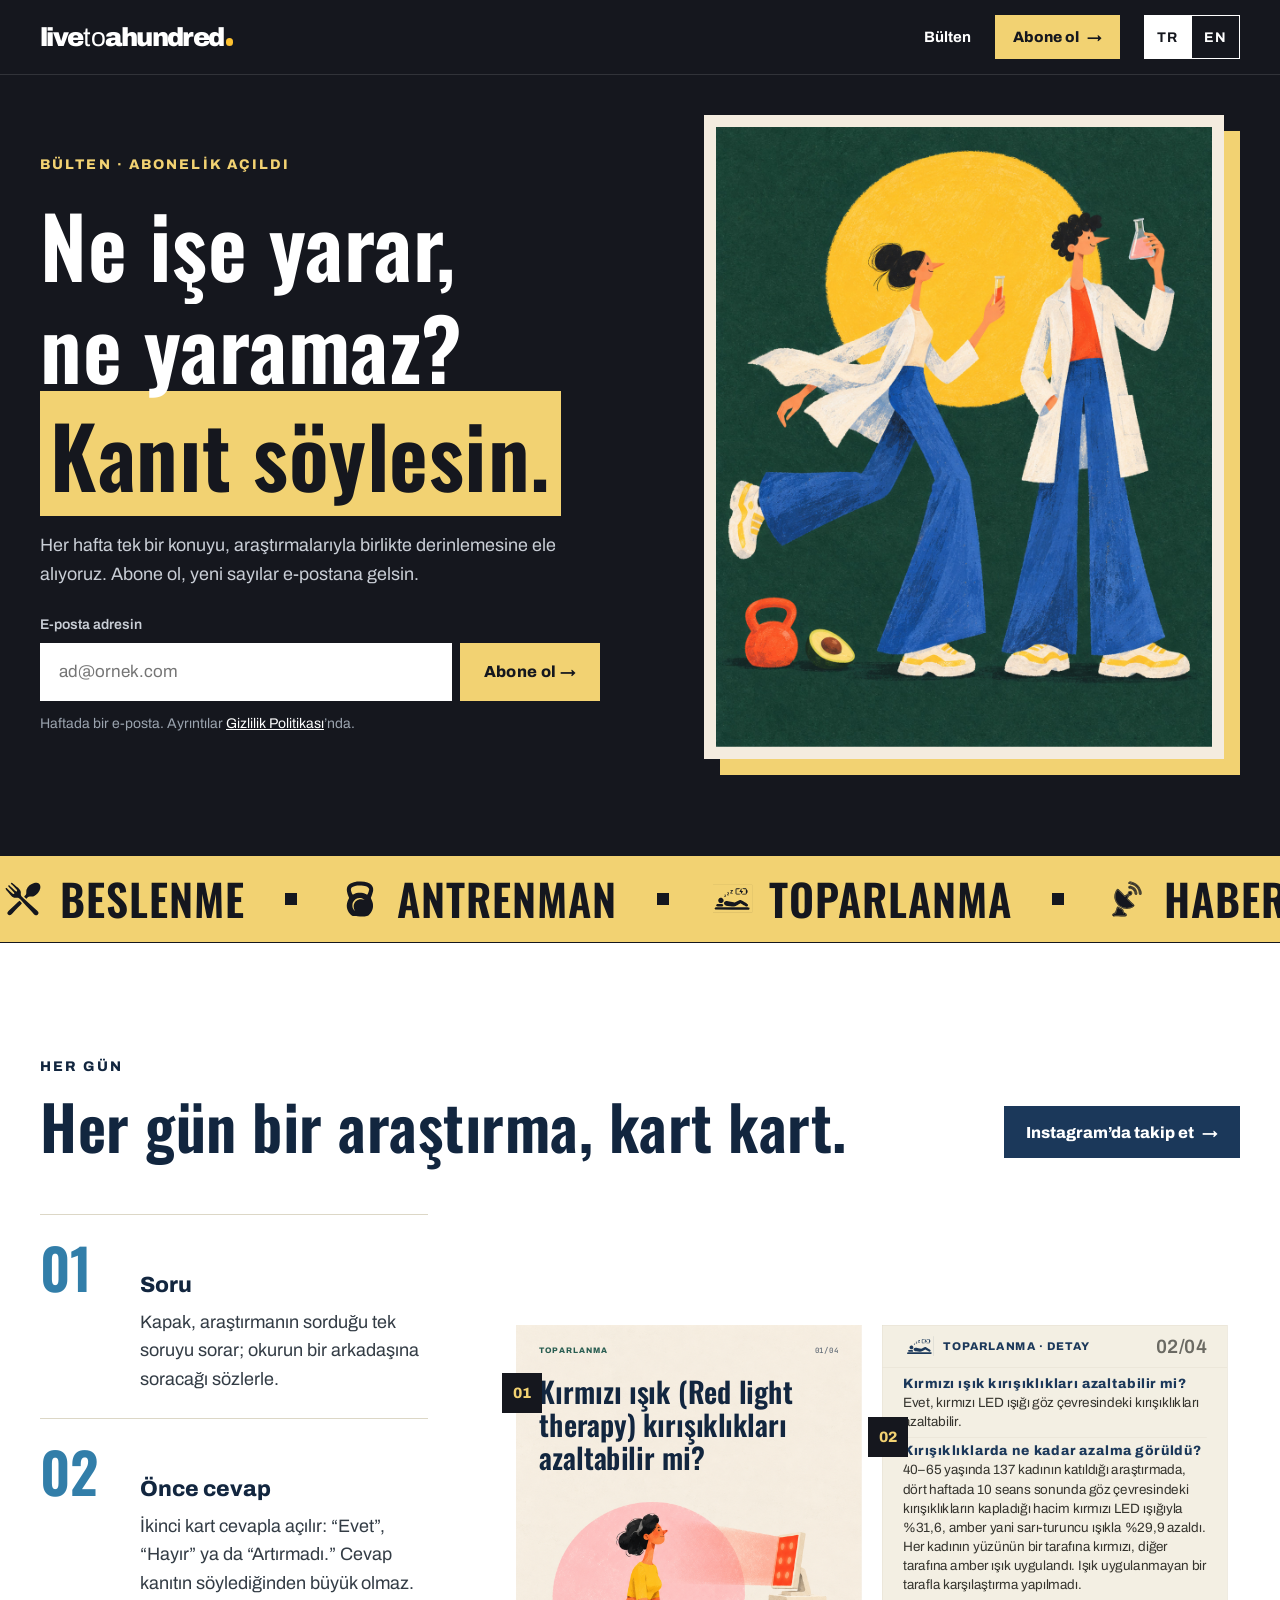
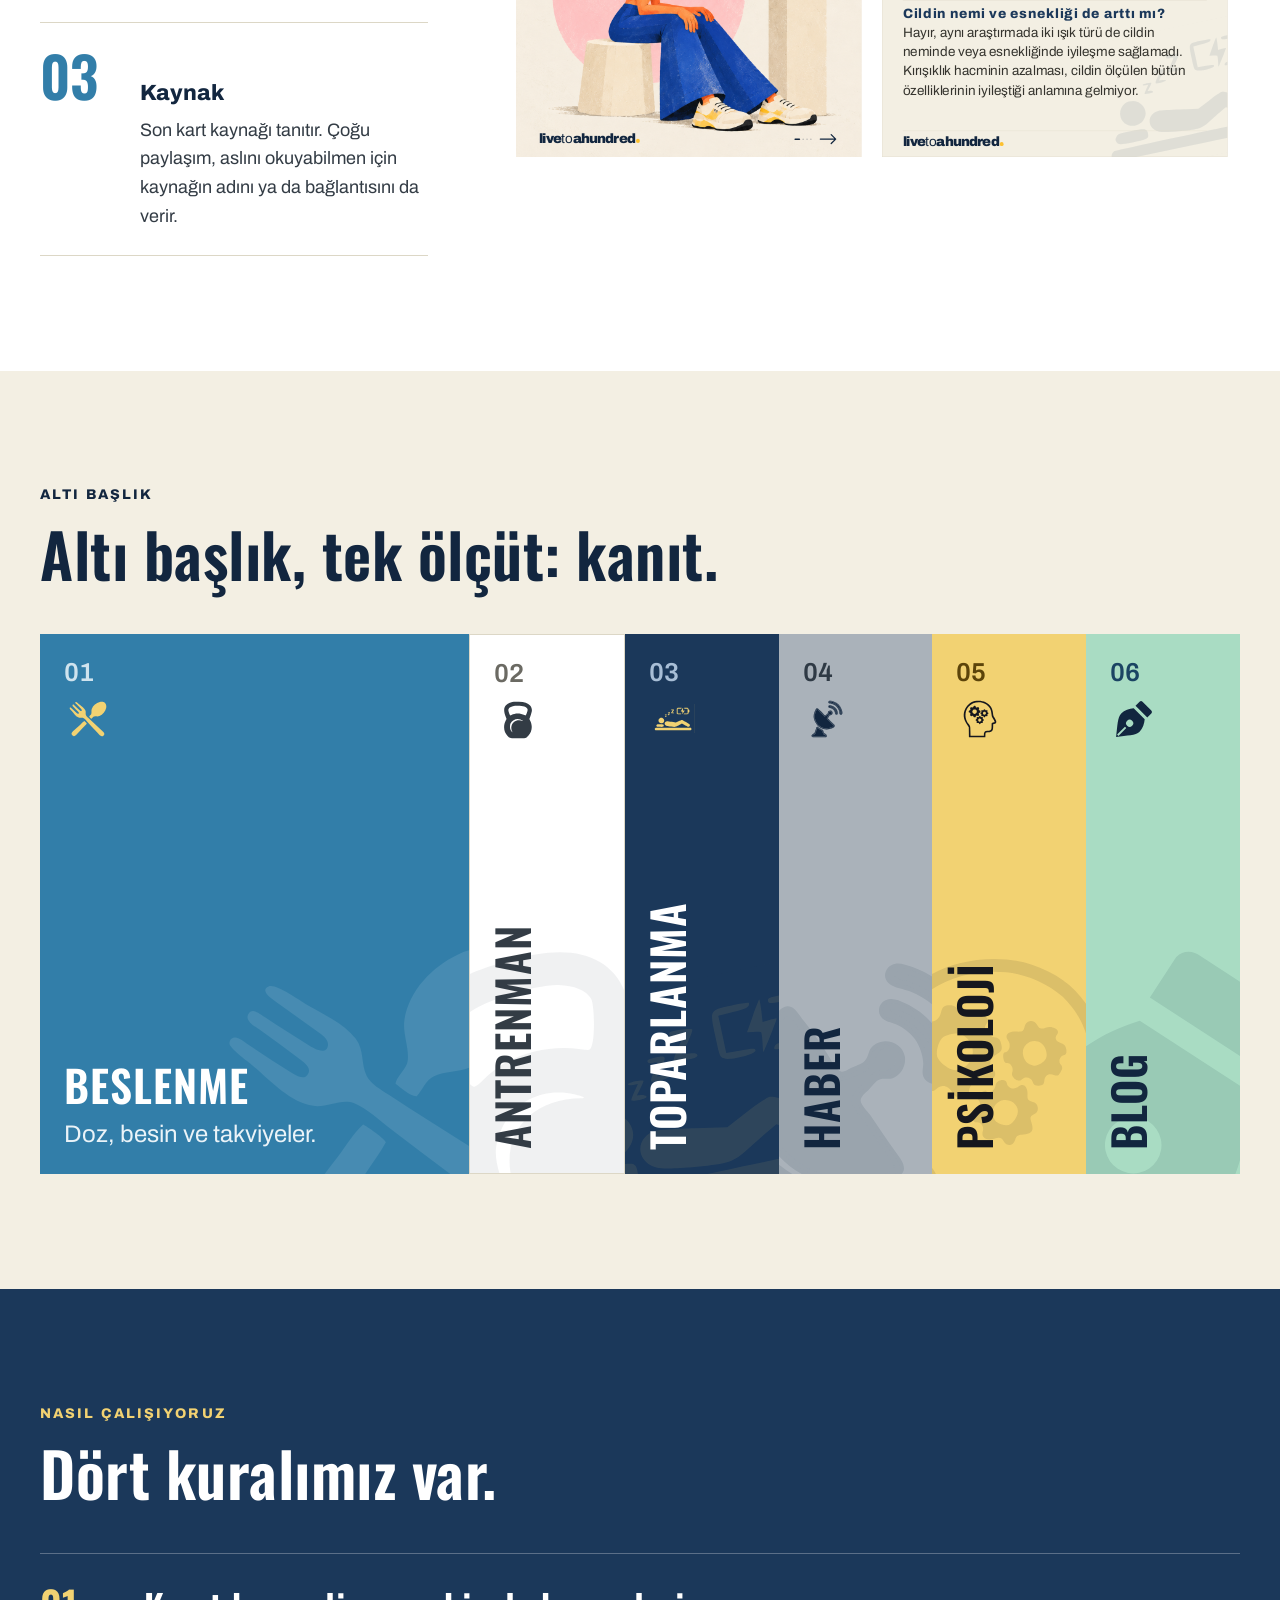
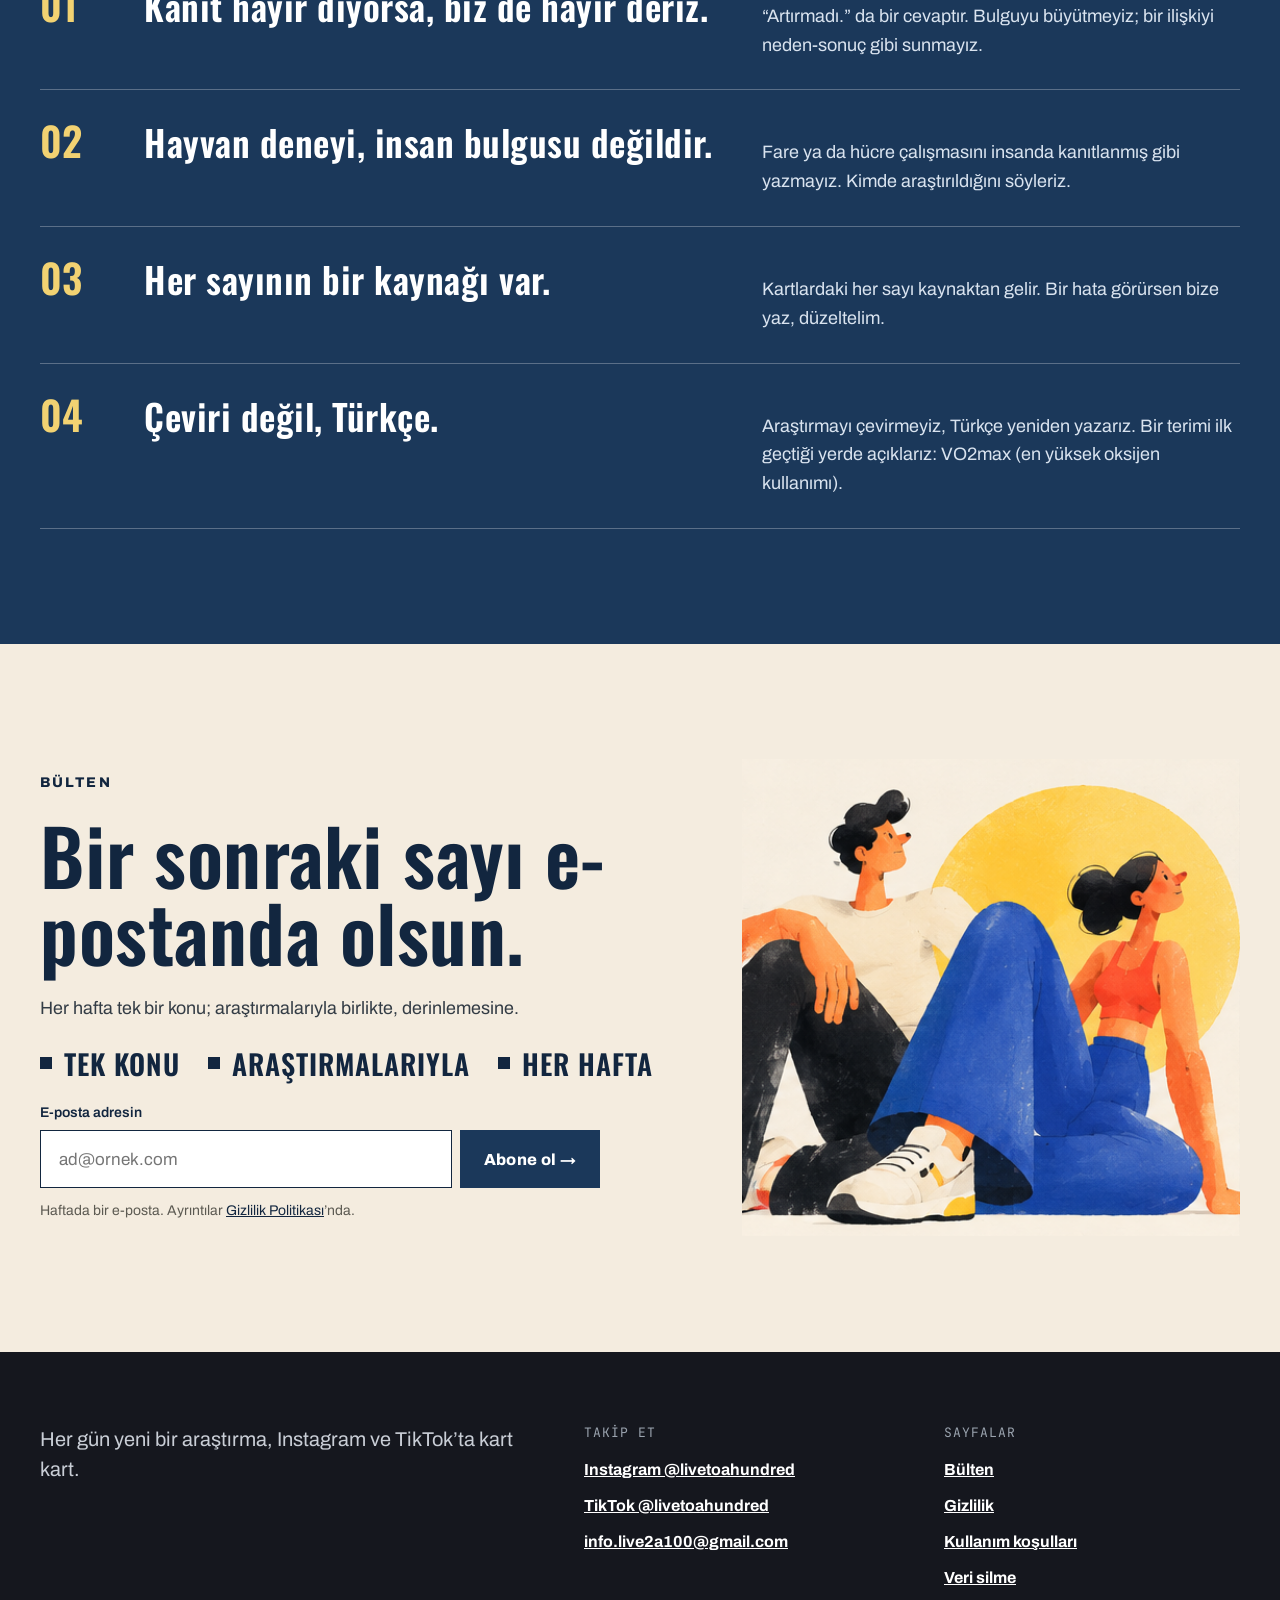
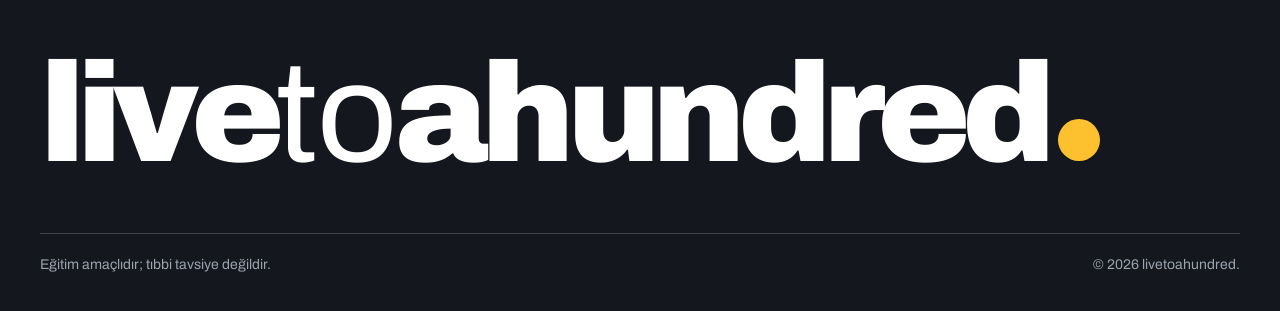
==== commit 2f1f7c01: "publish: d31d61f" ====
--- a/index.html
+++ b/index.html
@@ -75,6 +75,35 @@
 </style>
 </head>
 <body style="margin:0; background:#15171e">
-<div id="dc-root"><div class="sc-host" data-sc-name="Main"><div style="min-height: 100vh; background: rgb(21, 23, 30); font-family: var(--font-text, 'Archivo', sans-serif);"><div lang="tr" id="ust-tr"><header class="lp-dark" style="position: sticky; top: 0px; z-index: 20; background: rgb(21, 23, 30); border-bottom: 1px solid rgba(255, 255, 255, 0.12);"><div style="width: 100%; max-width: 1240px; margin: 0px auto; box-sizing: border-box; padding: 10px 20px; display: flex; align-items: center; justify-content: space-between; gap: 16px;"><a class="lp-logo" href="#ust-tr" style="display: inline-flex; align-items: center; text-decoration: none;"><img class="lp-badge" src="./assets/site/b4aba5469fd27f1ff24beb4c48ca603b.png" alt="livetoahundred" width="56" height="56" style="width: 56px; height: 56px;"></a><nav aria-label="Site menüsü" style="display: flex; align-items: center; gap: 12px 24px;"><a class="lp-hide-sm" href="./newsletter/" style="display: inline-block; padding: 14px 0px; color: rgb(255, 255, 255); font-size: 15px; line-height: 1.2; font-weight: 700; text-decoration: none;">Bülten</a><a class="lp-btn lp-btn--sari lp-hide-sm" href="#abone-tr" style="display: inline-flex; align-items: center; gap: 8px; height: 44px; padding: 0px 18px; box-sizing: border-box; background: rgb(242, 210, 114); color: rgb(21, 23, 30); font-size: 15px; font-weight: 800; text-decoration: none;">Abone ol <span class="lp-btn__arrow" aria-hidden="true">→</span></a><div style="display: flex;"><a href="./" hreflang="tr" aria-current="page" style="min-width: 48px; height: 44px; padding: 0px 12px; border: 1px solid rgb(255, 255, 255); border-radius: 0px; background: rgb(255, 255, 255); color: rgb(21, 23, 30); font-family: var(--font-text, 'Archivo', sans-serif); font-size: 14px; font-weight: 700; letter-spacing: 0.08em;  display: inline-flex; align-items: center; justify-content: center; box-sizing: border-box; text-decoration: none;">TR</a><a href="./en/" hreflang="en" style="min-width: 48px; height: 44px; padding: 0px 12px; border-width: 1px 1px 1px 0px; border-style: solid solid solid none; border-color: rgb(255, 255, 255) rgb(255, 255, 255) rgb(255, 255, 255) currentcolor; border-image: initial; border-radius: 0px; background: transparent; color: rgb(255, 255, 255); font-family: var(--font-text, 'Archivo', sans-serif); font-size: 14px; font-weight: 700; letter-spacing: 0.08em;  display: inline-flex; align-items: center; justify-content: center; box-sizing: border-box; text-decoration: none;">EN</a></div></nav></div></header><section class="lp-dark" aria-labelledby="hero-title-tr" style="position: relative; overflow: clip; background: rgb(21, 23, 30); color: rgb(255, 255, 255);"><div style="width: 100%; max-width: 1240px; margin: 0px auto; box-sizing: border-box; min-height: 720px; padding: 40px 20px 80px; display: flex; flex-wrap: wrap; align-items: center; justify-content: space-between; gap: 40px 48px;"><div style="flex: 1 1 560px; min-width: 0px; display: flex; flex-direction: column; gap: 28px;"><p class="lp-fade" style="margin: 0px; font-size: 14px; line-height: 1.3; font-weight: 800; letter-spacing: 0.15em; color: rgb(242, 210, 114); animation-delay: 0.05s;">BÜLTEN</p><h1 id="hero-title-tr" style="margin: 0px; font-family: var(--font-display, 'Oswald', sans-serif); font-size: clamp(52px, 6.6vw, 100px); line-height: 1; font-weight: 600; letter-spacing: 0.5px; color: rgb(255, 255, 255);"><span class="lp-line"><span style="animation-delay: 0.1s;">Ne işe yarar,</span></span><span class="lp-line"><span style="animation-delay: 0.22s;">ne yaramaz?</span></span><span class="lp-line"><span style="animation-delay: 0.34s;"><span class="lp-mark">Kanıt söylesin.</span></span></span></h1><p class="lp-fade" style="margin: 0px; max-width: 540px; font-size: clamp(17px, 1.4vw, 20px); line-height: 1.6; color: rgb(201, 206, 214); animation-delay: 0.55s;">Tek bir konuyu araştırmalarıyla birlikte derinlemesine anlatan, ara sıra çıkan bir bülten. Yeni sayılar e-postana gelsin.</p><div class="lp-fade" style="animation-delay: 0.7s;"><form method="post" action="https://966d4676.sibforms.com/serve/[base64]" style="display: flex; flex-direction: column; gap: 8px; max-width: 560px;"><label for="email-hero-tr" style="font-size: 14px; line-height: 1.3; font-weight: 600; color: rgb(201, 206, 214);">E-posta adresin</label><div style="display: flex; flex-wrap: wrap; gap: 8px;"><input id="email-hero-tr" type="email" name="EMAIL" required="" autocomplete="email" placeholder="ad@ornek.com" style="flex: 999 1 240px; min-width: 0px; height: 58px; box-sizing: border-box; padding: 0px 18px; border: 1px solid rgb(255, 255, 255); border-radius: 0px; background: rgb(255, 255, 255); color: rgb(21, 23, 30); font-family: var(--font-text, 'Archivo', sans-serif); font-size: 17px;"><button class="lp-btn lp-btn--sari" type="submit" style="flex: 1 0 auto; height: 58px; padding: 0px 24px; border: 0px; border-radius: 0px; background: rgb(242, 210, 114); color: rgb(21, 23, 30); font-family: var(--font-text, 'Archivo', sans-serif); font-size: 16px; font-weight: 800; letter-spacing: 0.02em; white-space: nowrap; cursor: pointer;">Abone ol <span class="lp-btn__arrow" aria-hidden="true">→</span></button></div><p style="margin: 4px 0px 0px; font-size: 14px; line-height: 1.5; color: rgb(154, 163, 174);">Onay e-postasındaki bağlantıya tıklayınca aboneliğin başlar; her bültenin altından tek tıkla ayrılabilirsin. Ayrıntılar <a href="./privacy/" style="color: rgb(255, 255, 255);">Gizlilik Politikası</a>’nda.</p><input type="hidden" name="email_address_check" value=""><input type="hidden" name="locale" value="en"></form></div></div><div style="flex: 1 1 480px; min-width: 0px; max-width: 600px; margin: 0px auto;"><div class="sc-host" data-sc-name="HeroArt"><div style="box-sizing: border-box; width: 100%; padding: 0px 16px 16px 0px; background: rgb(21, 23, 30);"><div class="hx-frame" style="position: relative; box-sizing: border-box; width: 100%; padding: 12px; background: rgb(244, 236, 223); box-shadow: rgb(242, 210, 114) 16px 16px 0px;"><div class="hx-in" style="position: relative; width: 100%; aspect-ratio: 1122 / 1402; overflow: hidden; background: rgb(27, 67, 55);"><img class="hx-img" src="./assets/site/357c6dd24c861f4c69167616568e01a3.jpg" alt="Laboratuvar önlüklü iki araştırmacı: biri elinde deney tüpüyle koşuyor, öteki pembe sıvılı bir cam şişeye bakıyor. Yerde bir kettlebell ve yarım avokado, arkalarında büyük sarı bir güneş." width="1122" height="1402" style="display: block; width: 100%; height: 100%; object-fit: cover;"></div></div></div></div></div></div></section><div class="sc-host" data-sc-name="Marquee"><div class="lp-marquee" aria-hidden="true" style="overflow: clip; background: rgb(242, 210, 114); border-top: 1px solid rgb(21, 23, 30); border-bottom: 1px solid rgb(21, 23, 30);"><div class="lp-marquee__track"><div style="display: flex; align-items: center; gap: 40px; padding: 18px 40px 18px 0px;"><span style="display: inline-flex; align-items: center; gap: 14px; font-family: var(--font-display, 'Oswald', sans-serif); font-size: clamp(30px, 3.4vw, 50px); line-height: 1.15; font-weight: 600; letter-spacing: 1px; color: rgb(21, 23, 30); white-space: nowrap;"><div class="sc-host-x" style="display: contents;"><svg class="l2a-pillar-icon" viewBox="0 0 48 48" width="46" height="38" fill="none" aria-hidden="true" focusable="false" style="color: rgb(21, 23, 30);"><g transform="translate(-1.87 -1.13) scale(0.2706)" fill="currentColor" fill-rule="evenodd"><path d="M111.5 91.27C107.85 90.82 103.54 85.1 101.12 82.5C101.54 79.26 108.65 75.42 109.96 71.15C112.26 63.64 109.61 55.66 112.23 48.09C117.55 32.69 132.58 22.07 147.68 17.84C155.23 15.73 164.74 15.79 170.81 21.36C177.1 27.12 177.79 36.38 176.12 44.23C172.93 59.19 160.78 74.12 146.51 79.72C138.75 82.76 130.73 80.04 122.84 82.03C118 83.25 115.27 88.45 111.5 91.27ZM41.22 17.1C45.25 16.1 55.94 26.91 59.29 29.87C67.48 37.1 78.73 44.1 83.74 54.11C87.43 61.48 83.96 68.43 86.14 75.41C87.67 80.34 92.76 84.34 96.37 87.8C115.73 106.38 136.19 123.75 155.59 142.25C161.95 148.31 175.06 157.52 163.84 166.67C160.47 169.42 155.35 169.93 151.57 167.59C146.51 164.46 142.79 158.72 138.75 154.42C135.29 150.74 131.74 147.19 128.33 143.49C117.05 131.2 105.56 119.17 94.3 106.86C89.32 101.42 82.95 92.95 76.74 89.1C70.03 84.93 61.48 89.07 54.19 86.62C41.04 82.2 32.53 67.48 23.71 57.45C21.73 55.21 14.4 47.48 14.32 44.83C14.29 43.85 14.99 42.5 15.86 42.06C19.08 40.46 21.77 44.31 23.86 46.3C30.95 53.04 38.03 59.68 45.21 66.3C47.68 68.57 51.92 72.35 54.66 68.15C56.6 65.18 52.98 61.74 51.12 59.72C45.06 53.14 38.79 46.73 32.56 40.27C30.5 38.13 24.64 33.74 27.42 30.26C30.19 26.79 33.89 31.32 35.9 33.27C42.83 40.02 50.15 46.36 57.22 52.96C59.36 54.97 66.04 60.71 67.9 55.1C69.1 51.51 65.52 48.46 63.32 46.18C57.06 39.66 50.66 33.25 44.33 26.83C42.65 25.12 35.31 18.55 41.22 17.1ZM79.5 101.6C81.54 103.11 89.9 111.38 90.2 113.5C84.93 120.03 78.69 125.67 73.02 131.85C64.1 141.58 55.04 151.19 45.97 160.8C40.41 166.69 32.81 172.89 25.53 165.3C18.86 158.36 24.45 151.27 30.1 146.27C41.03 136.58 51.82 126.64 62.6 116.76C67.95 111.86 73.34 105.38 79.5 101.6Z"></path></g></svg></div>BESLENME</span><span style="flex: 0 0 auto; width: 12px; height: 12px; background: rgb(21, 23, 30);"></span><span style="display: inline-flex; align-items: center; gap: 14px; font-family: var(--font-display, 'Oswald', sans-serif); font-size: clamp(30px, 3.4vw, 50px); line-height: 1.15; font-weight: 600; letter-spacing: 1px; color: rgb(21, 23, 30); white-space: nowrap;"><div class="sc-host-x" style="display: contents;"><svg class="l2a-pillar-icon" viewBox="0 0 48 48" width="46" height="38" fill="none" aria-hidden="true" focusable="false" style="color: rgb(21, 23, 30);"><g transform="translate(-4.02 54.82) scale(0.031523 -0.031523)" fill="currentColor"><path d="M735 1669 c-126 -19 -238 -65 -294 -121 -100 -98 -104 -227 -16 -458 l28 -73 -31 -61 c-104 -206 -77 -426 72 -584 84 -90 89 -92 394 -92 305 0 302 -1 393 97 147 159 173 385 67 584 -28 53 -29 59 -15 85 25 49 76 221 83 277 9 76 -15 152 -67 211 -80 90 -215 135 -424 141 -71 2 -157 0 -190 -6z m393 -179 c70 -25 117 -65 127 -109 7 -32 -38 -180 -65 -213 -16 -20 -16 -20 -56 -1 -156 79 -356 79 -493 1 -19 -10 -39 -17 -46 -14 -16 6 -64 127 -71 180 -12 83 36 131 168 166 104 29 343 23 436 -10z m-146 -490 c51 -19 127 -70 84 -56 -215 70 -398 -28 -431 -231 -7 -44 16 -155 37 -180 6 -7 8 -16 5 -19 -6 -6 -48 48 -73 96 -29 54 -26 181 4 240 74 142 230 205 374 150z"></path></g></svg></div>ANTRENMAN</span><span style="flex: 0 0 auto; width: 12px; height: 12px; background: rgb(21, 23, 30);"></span><span style="display: inline-flex; align-items: center; gap: 14px; font-family: var(--font-display, 'Oswald', sans-serif); font-size: clamp(30px, 3.4vw, 50px); line-height: 1.15; font-weight: 600; letter-spacing: 1px; color: rgb(21, 23, 30); white-space: nowrap;"><div class="sc-host-x" style="display: contents;"><svg class="l2a-pillar-icon" viewBox="0 0 48 48" width="46" height="38" fill="none" aria-hidden="true" focusable="false" style="color: rgb(21, 23, 30);"><g transform="translate(-0.38 41.36) scale(0.023875 -0.023875)"><mask id="l2a-mask-toparlanma-re" maskUnits="userSpaceOnUse" x="0" y="0" width="2110" height="1500"><rect x="0" y="0" width="2110" height="1500" fill="#ffffff"></rect><path d="M0 750 l0 -750 1055 0 1055 0 0 750 0 750 -1055 0 -1055 0 0 -750z m1460 533 c-1 -26 -22 -32 -110 -35 l-95 -3 0 -120 0 -120 93 -3 c82 -2 93 -5 90 -20 -5 -24 -169 -30 -204 -7 -23 15 -24 19 -24 147 0 172 -3 168 142 168 59 0 108 -3 108 -7z m66 -64 l-7 -71 45 4 c25 2 46 1 46 -1 0 -8 -123 -192 -125 -189 -2 2 2 29 7 61 6 32 7 61 4 64 -4 4 -24 9 -46 12 l-40 6 57 93 c31 50 58 92 61 92 2 0 1 -32 -2 -71z m256 54 c10 -9 18 -30 18 -49 0 -26 4 -33 23 -36 20 -3 22 -8 22 -63 0 -55 -2 -60 -22 -63 -18 -3 -23 -10 -23 -34 0 -59 -20 -68 -142 -68 -105 0 -108 1 -98 20 9 17 23 20 103 22 l92 3 0 120 0 120 -87 3 c-80 3 -88 5 -88 22 0 18 7 20 92 20 71 0 95 -4 110 -17z m-705 -79 c2 -6 -19 -40 -46 -75 l-50 -64 47 -5 c33 -4 47 -9 47 -20 0 -12 -15 -15 -74 -15 -45 0 -76 4 -78 11 -2 6 17 38 42 71 25 34 45 64 45 67 0 3 -18 6 -40 6 -34 0 -40 3 -40 20 0 19 5 21 72 18 40 -2 73 -8 75 -14z m-207 -140 c0 -9 -16 -35 -36 -59 l-35 -44 38 -3 c21 -2 38 -7 38 -13 0 -13 -105 -19 -117 -7 -5 5 6 27 27 53 19 24 35 47 35 52 0 4 -13 7 -30 7 -20 0 -30 5 -30 15 0 12 13 15 55 15 43 0 55 -3 55 -16z m-160 -112 c0 -4 -14 -24 -30 -44 l-30 -37 27 -3 c14 -2 28 -9 31 -15 2 -9 -11 -13 -47 -13 -28 0 -51 4 -51 8 0 4 14 27 31 50 l31 42 -31 0 c-17 0 -31 5 -31 10 0 6 23 10 50 10 28 0 50 -3 50 -8z m-202 -172 c68 -42 91 -124 52 -188 -79 -130 -280 -69 -267 81 4 50 39 99 82 117 36 15 99 11 133 -10z m1167 -198 c192 -116 209 -133 189 -189 -12 -34 -52 -58 -85 -50 -13 4 -60 27 -104 53 -44 25 -108 62 -142 81 l-63 35 -62 -34 c-35 -19 -101 -56 -147 -83 -102 -60 -137 -64 -336 -41 -200 24 -253 39 -293 81 -73 79 -17 194 95 195 21 0 128 -16 238 -36 l200 -36 135 65 c74 36 149 66 165 66 22 1 81 -30 210 -107z m-1145 -125 c20 -10 25 -20 25 -52 0 -60 -21 -67 -192 -63 -151 3 -163 7 -178 55 -4 17 1 29 19 48 24 24 29 25 163 25 91 0 146 -5 163 -13z m1406 -181 c20 -27 18 -70 -4 -90 -17 -15 -91 -16 -907 -14 l-888 3 -20 27 c-17 23 -19 31 -9 53 7 14 22 29 34 34 12 4 418 8 901 7 858 -1 879 -1 893 -20z" fill="#000000"></path></mask><rect x="0" y="0" width="2110" height="1500" fill="currentColor" mask="url(#l2a-mask-toparlanma-re)"></rect></g></svg></div>TOPARLANMA</span><span style="flex: 0 0 auto; width: 12px; height: 12px; background: rgb(21, 23, 30);"></span><span style="display: inline-flex; align-items: center; gap: 14px; font-family: var(--font-display, 'Oswald', sans-serif); font-size: clamp(30px, 3.4vw, 50px); line-height: 1.15; font-weight: 600; letter-spacing: 1px; color: rgb(21, 23, 30); white-space: nowrap;"><div class="sc-host-x" style="display: contents;"><svg class="l2a-pillar-icon" viewBox="0 0 48 48" width="46" height="38" fill="none" aria-hidden="true" focusable="false" style="color: rgb(21, 23, 30);"><g transform="translate(-5.02 -5.81) scale(0.30408)" fill="currentColor" fill-rule="evenodd"><path d="M151.5 76.79C150.83 76.79 150.17 76.79 149.5 76.79C147.77 70.16 147.57 63.35 144.83 56.99C142.4 51.33 132.97 41.97 127.62 38.88C123.43 36.45 117.96 34.47 113.16 33.74C110.34 33.31 106.41 33.95 104.58 31.5C105.91 28.95 108.15 29.9 110.51 30.3C115.57 31.15 121.46 31.81 125.89 34.63C129.37 36.85 133.4 38.59 136.6 41.24C143.82 47.23 149.34 57.73 150.9 66.85C151.47 70.17 152.61 73.4 151.5 76.79ZM133.5 76.63C129.68 76.99 130.84 66.33 128.97 63.54C125.4 58.21 118.62 53.93 112.77 51.74C110.51 50.89 107.83 50.7 105.83 49.44C107.22 46.89 115.83 49.68 118.15 50.69C125.12 53.73 127.56 59.03 130.94 65.22C132.78 68.57 135.42 72.71 133.5 76.63ZM121.41 124.83C120.7 127.94 116.24 129.86 113.58 131.08C105.25 134.92 94.85 135.96 85.78 134.46C59.52 130.1 40.99 101.17 48.95 75.48C50.41 70.78 51.97 65.32 55.54 61.68C57.87 59.3 62.44 65.44 63.85 66.98C68.78 72.35 74.66 76.79 79.56 82.27C81.38 84.3 83.68 87.7 86.58 88.19C89.24 88.64 101.03 80.23 102.19 77.71C103.74 74.38 102.12 66.52 109.43 68.77C113.03 69.89 114.07 74.76 111.53 77.38C109.64 79.32 106.93 78.61 104.64 79.82C102.35 81.04 94.69 92.96 94.77 95.5C94.87 99.09 99.44 102.09 101.81 104.37C106.28 108.68 110.48 113.24 114.87 117.63C117.06 119.82 120.19 121.94 121.41 124.83ZM57.5 134C59.66 134.21 60.81 135.83 62.56 136.94C65.88 139.04 74.71 142.33 76.33 145.52C78.29 149.38 78.76 154.43 81.67 157.81C84.56 161.18 88.51 158.41 90.32 164.5C88.59 167.38 83.15 166.55 80.17 166.57C70.4 166.64 60.61 166.24 50.83 166.14C48.09 166.12 40.89 167.24 39.41 164.5C40.31 159.13 46.35 160.78 48.88 157.05C53.37 150.41 52.57 140.42 57.5 134Z"></path><path d="M104.26 28.13C108.74 26.59 115.37 28.52 119.7 29.82C133.87 34.04 146.01 45.05 151.18 58.98C152.51 62.55 156.25 75.62 153.37 78.51C151.51 80.39 148.37 80.26 147.17 77.7C145.73 74.6 146.59 70.74 145.75 67.48C143.78 59.85 140.22 52.83 134.62 47.21C129.14 41.72 121.98 38.13 114.5 36.29C111.21 35.48 107 36.5 103.98 34.85C101.49 33.48 101.34 29.13 104.26 28.13ZM151.5 76.79C152.61 73.4 151.47 70.17 150.9 66.85C149.34 57.73 143.82 47.23 136.6 41.24C133.4 38.59 129.37 36.85 125.89 34.63C121.46 31.81 115.57 31.15 110.51 30.3C108.15 29.9 105.91 28.95 104.58 31.5C106.41 33.95 110.34 33.31 113.16 33.74C117.96 34.47 123.43 36.45 127.62 38.88C132.97 41.97 142.4 51.33 144.83 56.99C147.57 63.35 147.77 70.16 149.5 76.79C150.17 76.79 150.83 76.79 151.5 76.79ZM105.56 45.6C117.56 43.82 130.13 54.51 134.2 64.96C135.43 68.1 138.14 75.67 135.42 78.6C133.58 80.59 130.36 80.11 129.24 77.59C128.64 76.26 128.9 74.59 128.65 73.17C127.84 68.53 125.94 63.95 122.7 60.46C119.15 56.64 114.83 54.57 109.84 53.3C107.83 52.79 105.37 53.41 103.6 52.21C100.55 50.14 102.33 46.08 105.56 45.6ZM133.5 76.63C135.42 72.71 132.78 68.57 130.94 65.22C127.56 59.03 125.12 53.73 118.15 50.69C115.83 49.68 107.22 46.89 105.83 49.44C107.83 50.7 110.51 50.89 112.77 51.74C118.62 53.93 125.4 58.21 128.97 63.54C130.84 66.33 129.68 76.99 133.5 76.63ZM56.5 57.61C59.68 58.35 61.92 61.82 64.15 64.01C69.3 69.06 74.72 73.93 79.56 79.27C81.53 81.45 84.64 85.57 87.5 86.36C89.56 85.17 99.09 78.84 100.13 77.32C101 76.04 100.18 74.13 100.5 72.65C101.36 68.77 105.01 65.64 109.16 66.35C115.01 67.35 117.75 74.42 113.82 78.98C111.64 81.51 108.38 81.47 105.33 81.5C103.66 84.01 96.65 93.31 96.78 95.83C96.85 97.37 102.38 101.85 103.65 103.18C108.7 108.45 113.98 113.53 119.16 118.68C120.95 120.46 124.08 122.61 124.59 125.17C121.76 133.5 102.32 137.23 94.83 137.28C67.93 137.45 45.55 115.36 44.97 88.5C44.81 80.74 48.7 61.35 56.5 57.61ZM121.41 124.83C120.19 121.94 117.06 119.82 114.87 117.63C110.48 113.24 106.28 108.68 101.81 104.37C99.44 102.09 94.87 99.09 94.77 95.5C94.69 92.96 102.35 81.04 104.64 79.82C106.93 78.61 109.64 79.32 111.53 77.38C114.07 74.76 113.03 69.89 109.43 68.77C102.12 66.52 103.74 74.38 102.19 77.71C101.03 80.23 89.24 88.64 86.58 88.19C83.68 87.7 81.38 84.3 79.56 82.27C74.66 76.79 68.78 72.35 63.85 66.98C62.44 65.44 57.87 59.3 55.54 61.68C51.97 65.32 50.41 70.78 48.95 75.48C40.99 101.17 59.52 130.1 85.78 134.46C94.85 135.96 105.25 134.92 113.58 131.08C116.24 129.86 120.7 127.94 121.41 124.83ZM56.5 130.25C58.48 130.9 59.91 132.72 61.57 133.92C64.73 136.22 68.17 138.17 71.72 139.79C73.33 140.52 76.73 140.86 77.77 142.4C80.61 146.59 79.77 153.46 83.37 157.17C88.67 157.97 95.47 161.36 92.5 168.18C74.06 168.18 55.61 168.18 37.17 168.18C35.18 160.4 40.27 158.35 46.5 157.1C49.83 148.15 53.17 139.2 56.5 130.25ZM57.5 134C52.57 140.42 53.37 150.41 48.88 157.05C46.35 160.78 40.31 159.13 39.41 164.5C40.89 167.24 48.09 166.12 50.83 166.14C60.61 166.24 70.4 166.64 80.17 166.57C83.15 166.55 88.59 167.38 90.32 164.5C88.51 158.41 84.56 161.18 81.67 157.81C78.76 154.43 78.29 149.38 76.33 145.52C74.71 142.33 65.88 139.04 62.56 136.94C60.81 135.83 59.66 134.21 57.5 134Z"></path><path d="M104.58 26.11C108.68 24.83 117.56 27.09 121.56 28.56C137.87 34.56 147.49 44.08 153.47 60.41C155.29 65.37 158.84 75.95 154.14 80.32C151.36 82.91 146.77 81.47 145.28 78.21C143.83 75.05 144.34 70.64 143.58 67.2C141.91 59.69 137.66 53.82 132.6 48.23C127.9 43.04 121.18 39.92 114.46 38.44C110.81 37.64 106.12 38.23 102.92 36.24C98.63 33.57 100.23 27.47 104.58 26.11ZM104.26 28.13C101.34 29.13 101.49 33.48 103.98 34.85C107 36.5 111.21 35.48 114.5 36.29C121.98 38.13 129.14 41.72 134.62 47.21C140.22 52.83 143.78 59.85 145.75 67.48C146.59 70.74 145.73 74.6 147.17 77.7C148.37 80.26 151.51 80.39 153.37 78.51C156.25 75.62 152.51 62.55 151.18 58.98C146.01 45.05 133.87 34.04 119.7 29.82C115.37 28.52 108.74 26.59 104.26 28.13ZM104.88 43.76C107.57 43.09 110.03 43.87 112.59 44.52C123.57 47.29 133.33 54.63 136.5 66.02C137.59 69.96 140.12 76.91 136.28 80.11C133.71 82.25 129.49 81.59 127.79 78.73C126.47 76.52 127.05 74.12 126.47 71.75C125.55 68.03 123.4 64.15 120.74 61.42C118.1 58.72 113.87 56.49 110.21 55.56C107.45 54.86 104.23 55.32 102.03 53.13C98.91 50.05 100.65 44.83 104.88 43.76ZM105.56 45.6C102.33 46.08 100.55 50.14 103.6 52.21C105.37 53.41 107.83 52.79 109.84 53.3C114.83 54.57 119.15 56.64 122.7 60.46C125.94 63.95 127.84 68.53 128.65 73.17C128.9 74.59 128.64 76.26 129.24 77.59C130.36 80.11 133.58 80.59 135.42 78.6C138.14 75.67 135.43 68.1 134.2 64.96C130.13 54.51 117.56 43.82 105.56 45.6ZM55.57 56.1C58.99 55.02 62.39 59.6 64.6 61.55C69.91 66.23 75.36 71.49 80.04 76.79C81.66 78.63 84.71 82.85 87.28 83.18C88.84 83.38 90.44 81.61 91.61 80.78C93.48 79.45 96.66 78.02 97.91 76.08C100.05 72.75 98.07 69.98 101.91 66.76C106.73 62.72 114.54 64.3 116.95 70.21C118.64 74.37 116.85 80.24 112.69 82.18C110.9 83.01 108.76 82.76 107.05 83.57C104.7 84.68 103.73 87.86 102.26 89.77C101.17 91.19 99.04 93.54 99.33 95.49C99.66 97.65 103.63 100.21 105.12 101.71C110.56 107.2 115.79 112.86 121.32 118.2C124.36 121.13 128.88 125.09 124.3 129.13C119.19 133.64 112.94 135.58 106.61 137.49C98.16 140.05 89.26 139.64 80.77 137.46C61.42 132.48 49.64 116.84 44.11 98.44C40.85 87.6 43.5 74.52 48.61 64.79C50.12 61.92 52.17 57.18 55.57 56.1ZM56.5 57.61C48.7 61.35 44.81 80.74 44.97 88.5C45.55 115.36 67.93 137.45 94.83 137.28C102.32 137.23 121.76 133.5 124.59 125.17C124.08 122.61 120.95 120.46 119.16 118.68C113.98 113.53 108.7 108.45 103.65 103.18C102.38 101.85 96.85 97.37 96.78 95.83C96.65 93.31 103.66 84.01 105.33 81.5C108.38 81.47 111.64 81.51 113.82 78.98C117.75 74.42 115.01 67.35 109.16 66.35C105.01 65.64 101.36 68.77 100.5 72.65C100.18 74.13 101 76.04 100.13 77.32C99.09 78.84 89.56 85.17 87.5 86.36C84.64 85.57 81.53 81.45 79.56 79.27C74.72 73.93 69.3 69.06 64.15 64.01C61.92 61.82 59.68 58.35 56.5 57.61ZM56.9 128.81C59.16 128.55 61.6 131.34 63.25 132.57C67.89 136.02 77.12 137.83 79.91 142.59C81.92 146.01 81.53 151.5 84.34 154.47C85.43 155.62 87.52 155.62 88.91 156.25C92.71 157.95 97.9 165.06 93.63 168.8C90.66 171.4 85.14 170.18 81.5 170.23C70.41 170.39 59.26 170.28 48.17 170.09C44.73 170.04 36.76 171.62 35.07 167.45C31.36 158.3 44.33 157.03 46.3 152.47C48.76 146.79 50.55 140.64 52.57 134.79C53.38 132.47 53.89 129.17 56.9 128.81ZM56.5 130.25C53.17 139.2 49.83 148.15 46.5 157.1C40.27 158.35 35.18 160.4 37.17 168.18C55.61 168.18 74.06 168.18 92.5 168.18C95.47 161.36 88.67 157.97 83.37 157.17C79.77 153.46 80.61 146.59 77.77 142.4C76.73 140.86 73.33 140.52 71.72 139.79C68.17 138.17 64.73 136.22 61.57 133.92C59.91 132.72 58.48 130.9 56.5 130.25Z"></path></g></svg></div>HABER</span><span style="flex: 0 0 auto; width: 12px; height: 12px; background: rgb(21, 23, 30);"></span><span style="display: inline-flex; align-items: center; gap: 14px; font-family: var(--font-display, 'Oswald', sans-serif); font-size: clamp(30px, 3.4vw, 50px); line-height: 1.15; font-weight: 600; letter-spacing: 1px; color: rgb(21, 23, 30); white-space: nowrap;"><div class="sc-host-x" style="display: contents;"><svg class="l2a-pillar-icon" viewBox="0 0 48 48" width="46" height="38" fill="none" aria-hidden="true" focusable="false" style="color: rgb(21, 23, 30);"><g transform="translate(-2.95 49.8) scale(0.02724 -0.02724)" fill="currentColor"><path d="M845 1750 c-228 -26 -408 -152 -504 -355 -116 -241 -88 -458 91 -717 l63 -90 3 -224 3 -224 362 2 362 3 3 92 c2 63 7 95 17 103 7 6 59 15 114 19 87 7 104 11 136 36 58 44 75 92 75 217 l0 108 40 6 c54 9 88 37 96 80 7 37 6 39 -88 214 -39 73 -47 96 -52 163 -19 242 -125 404 -332 506 -108 53 -256 76 -389 61z m247 -85 c123 -30 249 -115 311 -207 55 -83 76 -149 90 -277 13 -116 14 -116 80 -236 37 -66 66 -124 64 -130 -2 -5 -30 -15 -62 -22 -32 -6 -62 -17 -66 -25 -5 -7 -9 -66 -9 -131 0 -178 -19 -200 -171 -209 -47 -3 -96 -11 -108 -17 -39 -22 -61 -70 -61 -138 l0 -63 -294 0 -294 0 -4 198 c-3 220 -1 212 -85 326 -25 33 -55 81 -68 106 -110 218 -79 485 78 656 147 162 371 224 599 169z"></path><path d="M705 1496 c-17 -40 -48 -53 -82 -35 -43 23 -87 -21 -63 -65 18 -36 0 -76 -34 -76 -21 0 -26 -6 -32 -36 -7 -40 0 -51 35 -56 32 -4 49 -50 30 -84 -11 -22 -10 -27 13 -50 24 -25 27 -25 51 -10 32 22 69 6 84 -35 11 -27 16 -30 50 -27 31 2 39 7 41 26 2 12 14 30 28 38 22 15 26 15 49 0 23 -15 27 -15 49 -1 32 21 38 38 20 64 -21 30 -9 59 32 76 27 11 34 19 34 42 0 35 -10 50 -35 54 -11 3 -26 17 -33 32 -12 25 -12 31 4 48 17 19 16 20 -11 49 -27 29 -29 29 -56 13 -23 -14 -33 -15 -53 -5 -15 6 -26 20 -26 30 0 26 -20 42 -53 42 -23 0 -31 -7 -42 -34z m119 -157 c58 -69 11 -169 -79 -169 -36 0 -95 59 -95 94 0 33 24 82 47 95 10 6 37 11 60 11 34 0 46 -5 67 -31z"></path><path d="M1150 1354 c-10 -24 -14 -26 -49 -20 -47 7 -69 -11 -51 -43 13 -25 -2 -61 -25 -61 -10 0 -15 -10 -15 -30 0 -20 5 -30 15 -30 21 0 35 -32 23 -54 -15 -26 24 -65 46 -47 21 17 54 5 58 -22 2 -16 11 -23 30 -25 22 -3 29 2 34 22 7 30 29 40 57 25 17 -10 24 -8 38 10 15 18 16 26 7 41 -13 21 3 50 28 50 9 0 14 11 14 28 0 21 -7 32 -25 40 -27 12 -32 31 -13 50 21 21 -17 51 -58 45 -29 -5 -35 -2 -44 21 -13 36 -57 36 -70 0z m80 -104 c20 -20 26 -65 12 -86 -13 -20 -52 -35 -72 -29 -33 10 -50 35 -50 70 0 58 69 86 110 45z"></path><path d="M946 1056 c-6 -26 -38 -40 -54 -24 -6 6 -19 4 -35 -7 -22 -14 -24 -20 -15 -35 14 -22 4 -50 -22 -57 -24 -6 -29 -63 -6 -63 25 0 40 -28 28 -54 -15 -34 9 -55 57 -49 32 4 38 2 49 -21 15 -34 49 -34 64 -1 10 22 17 25 50 23 47 -2 60 13 52 59 -5 29 -3 34 20 43 19 7 26 17 26 35 0 18 -7 28 -26 35 -23 9 -25 14 -20 44 8 42 -15 67 -45 48 -25 -16 -59 1 -59 28 0 31 -56 28 -64 -4z m84 -106 c27 -27 25 -66 -5 -95 -27 -28 -45 -31 -78 -14 -29 16 -37 28 -37 62 0 36 32 67 70 67 17 0 39 -9 50 -20z"></path></g></svg></div>PSİKOLOJİ</span><span style="flex: 0 0 auto; width: 12px; height: 12px; background: rgb(21, 23, 30);"></span><span style="display: inline-flex; align-items: center; gap: 14px; font-family: var(--font-display, 'Oswald', sans-serif); font-size: clamp(30px, 3.4vw, 50px); line-height: 1.15; font-weight: 600; letter-spacing: 1px; color: rgb(21, 23, 30); white-space: nowrap;"><div class="sc-host-x" style="display: contents;"><svg class="l2a-pillar-icon" viewBox="0 0 48 48" width="46" height="38" fill="none" aria-hidden="true" focusable="false" style="color: rgb(21, 23, 30);"><g transform="matrix(0.8809 0.8809 -0.8809 0.8809 21.43 -15.72)" fill="currentColor"><path d="M18 3.5H30A2 2 0 0 1 32 5.5V11H16V5.5A2 2 0 0 1 18 3.5ZM16.5 14H31.5C34.2 17.2 36.5 21.6 36.5 26C36.5 31.2 30.5 37 24 45.5C17.5 37 11.5 31.2 11.5 26C11.5 21.6 13.8 17.2 16.5 14ZM24 23.6A3.4 3.4 0 1 0 24 30.4A3.4 3.4 0 1 0 24 23.6ZM23.1 32.5H24.9V43.2H23.1Z" fill-rule="evenodd"></path></g></svg></div>BLOG</span><span style="flex: 0 0 auto; width: 12px; height: 12px; background: rgb(21, 23, 30);"></span></div><div style="display: flex; align-items: center; gap: 40px; padding: 18px 40px 18px 0px;"><span style="display: inline-flex; align-items: center; gap: 14px; font-family: var(--font-display, 'Oswald', sans-serif); font-size: clamp(30px, 3.4vw, 50px); line-height: 1.15; font-weight: 600; letter-spacing: 1px; color: rgb(21, 23, 30); white-space: nowrap;"><div class="sc-host-x" style="display: contents;"><svg class="l2a-pillar-icon" viewBox="0 0 48 48" width="46" height="38" fill="none" aria-hidden="true" focusable="false" style="color: rgb(21, 23, 30);"><g transform="translate(-1.87 -1.13) scale(0.2706)" fill="currentColor" fill-rule="evenodd"><path d="M111.5 91.27C107.85 90.82 103.54 85.1 101.12 82.5C101.54 79.26 108.65 75.42 109.96 71.15C112.26 63.64 109.61 55.66 112.23 48.09C117.55 32.69 132.58 22.07 147.68 17.84C155.23 15.73 164.74 15.79 170.81 21.36C177.1 27.12 177.79 36.38 176.12 44.23C172.93 59.19 160.78 74.12 146.51 79.72C138.75 82.76 130.73 80.04 122.84 82.03C118 83.25 115.27 88.45 111.5 91.27ZM41.22 17.1C45.25 16.1 55.94 26.91 59.29 29.87C67.48 37.1 78.73 44.1 83.74 54.11C87.43 61.48 83.96 68.43 86.14 75.41C87.67 80.34 92.76 84.34 96.37 87.8C115.73 106.38 136.19 123.75 155.59 142.25C161.95 148.31 175.06 157.52 163.84 166.67C160.47 169.42 155.35 169.93 151.57 167.59C146.51 164.46 142.79 158.72 138.75 154.42C135.29 150.74 131.74 147.19 128.33 143.49C117.05 131.2 105.56 119.17 94.3 106.86C89.32 101.42 82.95 92.95 76.74 89.1C70.03 84.93 61.48 89.07 54.19 86.62C41.04 82.2 32.53 67.48 23.71 57.45C21.73 55.21 14.4 47.48 14.32 44.83C14.29 43.85 14.99 42.5 15.86 42.06C19.08 40.46 21.77 44.31 23.86 46.3C30.95 53.04 38.03 59.68 45.21 66.3C47.68 68.57 51.92 72.35 54.66 68.15C56.6 65.18 52.98 61.74 51.12 59.72C45.06 53.14 38.79 46.73 32.56 40.27C30.5 38.13 24.64 33.74 27.42 30.26C30.19 26.79 33.89 31.32 35.9 33.27C42.83 40.02 50.15 46.36 57.22 52.96C59.36 54.97 66.04 60.71 67.9 55.1C69.1 51.51 65.52 48.46 63.32 46.18C57.06 39.66 50.66 33.25 44.33 26.83C42.65 25.12 35.31 18.55 41.22 17.1ZM79.5 101.6C81.54 103.11 89.9 111.38 90.2 113.5C84.93 120.03 78.69 125.67 73.02 131.85C64.1 141.58 55.04 151.19 45.97 160.8C40.41 166.69 32.81 172.89 25.53 165.3C18.86 158.36 24.45 151.27 30.1 146.27C41.03 136.58 51.82 126.64 62.6 116.76C67.95 111.86 73.34 105.38 79.5 101.6Z"></path></g></svg></div>BESLENME</span><span style="flex: 0 0 auto; width: 12px; height: 12px; background: rgb(21, 23, 30);"></span><span style="display: inline-flex; align-items: center; gap: 14px; font-family: var(--font-display, 'Oswald', sans-serif); font-size: clamp(30px, 3.4vw, 50px); line-height: 1.15; font-weight: 600; letter-spacing: 1px; color: rgb(21, 23, 30); white-space: nowrap;"><div class="sc-host-x" style="display: contents;"><svg class="l2a-pillar-icon" viewBox="0 0 48 48" width="46" height="38" fill="none" aria-hidden="true" focusable="false" style="color: rgb(21, 23, 30);"><g transform="translate(-4.02 54.82) scale(0.031523 -0.031523)" fill="currentColor"><path d="M735 1669 c-126 -19 -238 -65 -294 -121 -100 -98 -104 -227 -16 -458 l28 -73 -31 -61 c-104 -206 -77 -426 72 -584 84 -90 89 -92 394 -92 305 0 302 -1 393 97 147 159 173 385 67 584 -28 53 -29 59 -15 85 25 49 76 221 83 277 9 76 -15 152 -67 211 -80 90 -215 135 -424 141 -71 2 -157 0 -190 -6z m393 -179 c70 -25 117 -65 127 -109 7 -32 -38 -180 -65 -213 -16 -20 -16 -20 -56 -1 -156 79 -356 79 -493 1 -19 -10 -39 -17 -46 -14 -16 6 -64 127 -71 180 -12 83 36 131 168 166 104 29 343 23 436 -10z m-146 -490 c51 -19 127 -70 84 -56 -215 70 -398 -28 -431 -231 -7 -44 16 -155 37 -180 6 -7 8 -16 5 -19 -6 -6 -48 48 -73 96 -29 54 -26 181 4 240 74 142 230 205 374 150z"></path></g></svg></div>ANTRENMAN</span><span style="flex: 0 0 auto; width: 12px; height: 12px; background: rgb(21, 23, 30);"></span><span style="display: inline-flex; align-items: center; gap: 14px; font-family: var(--font-display, 'Oswald', sans-serif); font-size: clamp(30px, 3.4vw, 50px); line-height: 1.15; font-weight: 600; letter-spacing: 1px; color: rgb(21, 23, 30); white-space: nowrap;"><div class="sc-host-x" style="display: contents;"><svg class="l2a-pillar-icon" viewBox="0 0 48 48" width="46" height="38" fill="none" aria-hidden="true" focusable="false" style="color: rgb(21, 23, 30);"><g transform="translate(-0.38 41.36) scale(0.023875 -0.023875)"><mask id="l2a-mask-toparlanma-rk" maskUnits="userSpaceOnUse" x="0" y="0" width="2110" height="1500"><rect x="0" y="0" width="2110" height="1500" fill="#ffffff"></rect><path d="M0 750 l0 -750 1055 0 1055 0 0 750 0 750 -1055 0 -1055 0 0 -750z m1460 533 c-1 -26 -22 -32 -110 -35 l-95 -3 0 -120 0 -120 93 -3 c82 -2 93 -5 90 -20 -5 -24 -169 -30 -204 -7 -23 15 -24 19 -24 147 0 172 -3 168 142 168 59 0 108 -3 108 -7z m66 -64 l-7 -71 45 4 c25 2 46 1 46 -1 0 -8 -123 -192 -125 -189 -2 2 2 29 7 61 6 32 7 61 4 64 -4 4 -24 9 -46 12 l-40 6 57 93 c31 50 58 92 61 92 2 0 1 -32 -2 -71z m256 54 c10 -9 18 -30 18 -49 0 -26 4 -33 23 -36 20 -3 22 -8 22 -63 0 -55 -2 -60 -22 -63 -18 -3 -23 -10 -23 -34 0 -59 -20 -68 -142 -68 -105 0 -108 1 -98 20 9 17 23 20 103 22 l92 3 0 120 0 120 -87 3 c-80 3 -88 5 -88 22 0 18 7 20 92 20 71 0 95 -4 110 -17z m-705 -79 c2 -6 -19 -40 -46 -75 l-50 -64 47 -5 c33 -4 47 -9 47 -20 0 -12 -15 -15 -74 -15 -45 0 -76 4 -78 11 -2 6 17 38 42 71 25 34 45 64 45 67 0 3 -18 6 -40 6 -34 0 -40 3 -40 20 0 19 5 21 72 18 40 -2 73 -8 75 -14z m-207 -140 c0 -9 -16 -35 -36 -59 l-35 -44 38 -3 c21 -2 38 -7 38 -13 0 -13 -105 -19 -117 -7 -5 5 6 27 27 53 19 24 35 47 35 52 0 4 -13 7 -30 7 -20 0 -30 5 -30 15 0 12 13 15 55 15 43 0 55 -3 55 -16z m-160 -112 c0 -4 -14 -24 -30 -44 l-30 -37 27 -3 c14 -2 28 -9 31 -15 2 -9 -11 -13 -47 -13 -28 0 -51 4 -51 8 0 4 14 27 31 50 l31 42 -31 0 c-17 0 -31 5 -31 10 0 6 23 10 50 10 28 0 50 -3 50 -8z m-202 -172 c68 -42 91 -124 52 -188 -79 -130 -280 -69 -267 81 4 50 39 99 82 117 36 15 99 11 133 -10z m1167 -198 c192 -116 209 -133 189 -189 -12 -34 -52 -58 -85 -50 -13 4 -60 27 -104 53 -44 25 -108 62 -142 81 l-63 35 -62 -34 c-35 -19 -101 -56 -147 -83 -102 -60 -137 -64 -336 -41 -200 24 -253 39 -293 81 -73 79 -17 194 95 195 21 0 128 -16 238 -36 l200 -36 135 65 c74 36 149 66 165 66 22 1 81 -30 210 -107z m-1145 -125 c20 -10 25 -20 25 -52 0 -60 -21 -67 -192 -63 -151 3 -163 7 -178 55 -4 17 1 29 19 48 24 24 29 25 163 25 91 0 146 -5 163 -13z m1406 -181 c20 -27 18 -70 -4 -90 -17 -15 -91 -16 -907 -14 l-888 3 -20 27 c-17 23 -19 31 -9 53 7 14 22 29 34 34 12 4 418 8 901 7 858 -1 879 -1 893 -20z" fill="#000000"></path></mask><rect x="0" y="0" width="2110" height="1500" fill="currentColor" mask="url(#l2a-mask-toparlanma-rk)"></rect></g></svg></div>TOPARLANMA</span><span style="flex: 0 0 auto; width: 12px; height: 12px; background: rgb(21, 23, 30);"></span><span style="display: inline-flex; align-items: center; gap: 14px; font-family: var(--font-display, 'Oswald', sans-serif); font-size: clamp(30px, 3.4vw, 50px); line-height: 1.15; font-weight: 600; letter-spacing: 1px; color: rgb(21, 23, 30); white-space: nowrap;"><div class="sc-host-x" style="display: contents;"><svg class="l2a-pillar-icon" viewBox="0 0 48 48" width="46" height="38" fill="none" aria-hidden="true" focusable="false" style="color: rgb(21, 23, 30);"><g transform="translate(-5.02 -5.81) scale(0.30408)" fill="currentColor" fill-rule="evenodd"><path d="M151.5 76.79C150.83 76.79 150.17 76.79 149.5 76.79C147.77 70.16 147.57 63.35 144.83 56.99C142.4 51.33 132.97 41.97 127.62 38.88C123.43 36.45 117.96 34.47 113.16 33.74C110.34 33.31 106.41 33.95 104.58 31.5C105.91 28.95 108.15 29.9 110.51 30.3C115.57 31.15 121.46 31.81 125.89 34.63C129.37 36.85 133.4 38.59 136.6 41.24C143.82 47.23 149.34 57.73 150.9 66.85C151.47 70.17 152.61 73.4 151.5 76.79ZM133.5 76.63C129.68 76.99 130.84 66.33 128.97 63.54C125.4 58.21 118.62 53.93 112.77 51.74C110.51 50.89 107.83 50.7 105.83 49.44C107.22 46.89 115.83 49.68 118.15 50.69C125.12 53.73 127.56 59.03 130.94 65.22C132.78 68.57 135.42 72.71 133.5 76.63ZM121.41 124.83C120.7 127.94 116.24 129.86 113.58 131.08C105.25 134.92 94.85 135.96 85.78 134.46C59.52 130.1 40.99 101.17 48.95 75.48C50.41 70.78 51.97 65.32 55.54 61.68C57.87 59.3 62.44 65.44 63.85 66.98C68.78 72.35 74.66 76.79 79.56 82.27C81.38 84.3 83.68 87.7 86.58 88.19C89.24 88.64 101.03 80.23 102.19 77.71C103.74 74.38 102.12 66.52 109.43 68.77C113.03 69.89 114.07 74.76 111.53 77.38C109.64 79.32 106.93 78.61 104.64 79.82C102.35 81.04 94.69 92.96 94.77 95.5C94.87 99.09 99.44 102.09 101.81 104.37C106.28 108.68 110.48 113.24 114.87 117.63C117.06 119.82 120.19 121.94 121.41 124.83ZM57.5 134C59.66 134.21 60.81 135.83 62.56 136.94C65.88 139.04 74.71 142.33 76.33 145.52C78.29 149.38 78.76 154.43 81.67 157.81C84.56 161.18 88.51 158.41 90.32 164.5C88.59 167.38 83.15 166.55 80.17 166.57C70.4 166.64 60.61 166.24 50.83 166.14C48.09 166.12 40.89 167.24 39.41 164.5C40.31 159.13 46.35 160.78 48.88 157.05C53.37 150.41 52.57 140.42 57.5 134Z"></path><path d="M104.26 28.13C108.74 26.59 115.37 28.52 119.7 29.82C133.87 34.04 146.01 45.05 151.18 58.98C152.51 62.55 156.25 75.62 153.37 78.51C151.51 80.39 148.37 80.26 147.17 77.7C145.73 74.6 146.59 70.74 145.75 67.48C143.78 59.85 140.22 52.83 134.62 47.21C129.14 41.72 121.98 38.13 114.5 36.29C111.21 35.48 107 36.5 103.98 34.85C101.49 33.48 101.34 29.13 104.26 28.13ZM151.5 76.79C152.61 73.4 151.47 70.17 150.9 66.85C149.34 57.73 143.82 47.23 136.6 41.24C133.4 38.59 129.37 36.85 125.89 34.63C121.46 31.81 115.57 31.15 110.51 30.3C108.15 29.9 105.91 28.95 104.58 31.5C106.41 33.95 110.34 33.31 113.16 33.74C117.96 34.47 123.43 36.45 127.62 38.88C132.97 41.97 142.4 51.33 144.83 56.99C147.57 63.35 147.77 70.16 149.5 76.79C150.17 76.79 150.83 76.79 151.5 76.79ZM105.56 45.6C117.56 43.82 130.13 54.51 134.2 64.96C135.43 68.1 138.14 75.67 135.42 78.6C133.58 80.59 130.36 80.11 129.24 77.59C128.64 76.26 128.9 74.59 128.65 73.17C127.84 68.53 125.94 63.95 122.7 60.46C119.15 56.64 114.83 54.57 109.84 53.3C107.83 52.79 105.37 53.41 103.6 52.21C100.55 50.14 102.33 46.08 105.56 45.6ZM133.5 76.63C135.42 72.71 132.78 68.57 130.94 65.22C127.56 59.03 125.12 53.73 118.15 50.69C115.83 49.68 107.22 46.89 105.83 49.44C107.83 50.7 110.51 50.89 112.77 51.74C118.62 53.93 125.4 58.21 128.97 63.54C130.84 66.33 129.68 76.99 133.5 76.63ZM56.5 57.61C59.68 58.35 61.92 61.82 64.15 64.01C69.3 69.06 74.72 73.93 79.56 79.27C81.53 81.45 84.64 85.57 87.5 86.36C89.56 85.17 99.09 78.84 100.13 77.32C101 76.04 100.18 74.13 100.5 72.65C101.36 68.77 105.01 65.64 109.16 66.35C115.01 67.35 117.75 74.42 113.82 78.98C111.64 81.51 108.38 81.47 105.33 81.5C103.66 84.01 96.65 93.31 96.78 95.83C96.85 97.37 102.38 101.85 103.65 103.18C108.7 108.45 113.98 113.53 119.16 118.68C120.95 120.46 124.08 122.61 124.59 125.17C121.76 133.5 102.32 137.23 94.83 137.28C67.93 137.45 45.55 115.36 44.97 88.5C44.81 80.74 48.7 61.35 56.5 57.61ZM121.41 124.83C120.19 121.94 117.06 119.82 114.87 117.63C110.48 113.24 106.28 108.68 101.81 104.37C99.44 102.09 94.87 99.09 94.77 95.5C94.69 92.96 102.35 81.04 104.64 79.82C106.93 78.61 109.64 79.32 111.53 77.38C114.07 74.76 113.03 69.89 109.43 68.77C102.12 66.52 103.74 74.38 102.19 77.71C101.03 80.23 89.24 88.64 86.58 88.19C83.68 87.7 81.38 84.3 79.56 82.27C74.66 76.79 68.78 72.35 63.85 66.98C62.44 65.44 57.87 59.3 55.54 61.68C51.97 65.32 50.41 70.78 48.95 75.48C40.99 101.17 59.52 130.1 85.78 134.46C94.85 135.96 105.25 134.92 113.58 131.08C116.24 129.86 120.7 127.94 121.41 124.83ZM56.5 130.25C58.48 130.9 59.91 132.72 61.57 133.92C64.73 136.22 68.17 138.17 71.72 139.79C73.33 140.52 76.73 140.86 77.77 142.4C80.61 146.59 79.77 153.46 83.37 157.17C88.67 157.97 95.47 161.36 92.5 168.18C74.06 168.18 55.61 168.18 37.17 168.18C35.18 160.4 40.27 158.35 46.5 157.1C49.83 148.15 53.17 139.2 56.5 130.25ZM57.5 134C52.57 140.42 53.37 150.41 48.88 157.05C46.35 160.78 40.31 159.13 39.41 164.5C40.89 167.24 48.09 166.12 50.83 166.14C60.61 166.24 70.4 166.64 80.17 166.57C83.15 166.55 88.59 167.38 90.32 164.5C88.51 158.41 84.56 161.18 81.67 157.81C78.76 154.43 78.29 149.38 76.33 145.52C74.71 142.33 65.88 139.04 62.56 136.94C60.81 135.83 59.66 134.21 57.5 134Z"></path><path d="M104.58 26.11C108.68 24.83 117.56 27.09 121.56 28.56C137.87 34.56 147.49 44.08 153.47 60.41C155.29 65.37 158.84 75.95 154.14 80.32C151.36 82.91 146.77 81.47 145.28 78.21C143.83 75.05 144.34 70.64 143.58 67.2C141.91 59.69 137.66 53.82 132.6 48.23C127.9 43.04 121.18 39.92 114.46 38.44C110.81 37.64 106.12 38.23 102.92 36.24C98.63 33.57 100.23 27.47 104.58 26.11ZM104.26 28.13C101.34 29.13 101.49 33.48 103.98 34.85C107 36.5 111.21 35.48 114.5 36.29C121.98 38.13 129.14 41.72 134.62 47.21C140.22 52.83 143.78 59.85 145.75 67.48C146.59 70.74 145.73 74.6 147.17 77.7C148.37 80.26 151.51 80.39 153.37 78.51C156.25 75.62 152.51 62.55 151.18 58.98C146.01 45.05 133.87 34.04 119.7 29.82C115.37 28.52 108.74 26.59 104.26 28.13ZM104.88 43.76C107.57 43.09 110.03 43.87 112.59 44.52C123.57 47.29 133.33 54.63 136.5 66.02C137.59 69.96 140.12 76.91 136.28 80.11C133.71 82.25 129.49 81.59 127.79 78.73C126.47 76.52 127.05 74.12 126.47 71.75C125.55 68.03 123.4 64.15 120.74 61.42C118.1 58.72 113.87 56.49 110.21 55.56C107.45 54.86 104.23 55.32 102.03 53.13C98.91 50.05 100.65 44.83 104.88 43.76ZM105.56 45.6C102.33 46.08 100.55 50.14 103.6 52.21C105.37 53.41 107.83 52.79 109.84 53.3C114.83 54.57 119.15 56.64 122.7 60.46C125.94 63.95 127.84 68.53 128.65 73.17C128.9 74.59 128.64 76.26 129.24 77.59C130.36 80.11 133.58 80.59 135.42 78.6C138.14 75.67 135.43 68.1 134.2 64.96C130.13 54.51 117.56 43.82 105.56 45.6ZM55.57 56.1C58.99 55.02 62.39 59.6 64.6 61.55C69.91 66.23 75.36 71.49 80.04 76.79C81.66 78.63 84.71 82.85 87.28 83.18C88.84 83.38 90.44 81.61 91.61 80.78C93.48 79.45 96.66 78.02 97.91 76.08C100.05 72.75 98.07 69.98 101.91 66.76C106.73 62.72 114.54 64.3 116.95 70.21C118.64 74.37 116.85 80.24 112.69 82.18C110.9 83.01 108.76 82.76 107.05 83.57C104.7 84.68 103.73 87.86 102.26 89.77C101.17 91.19 99.04 93.54 99.33 95.49C99.66 97.65 103.63 100.21 105.12 101.71C110.56 107.2 115.79 112.86 121.32 118.2C124.36 121.13 128.88 125.09 124.3 129.13C119.19 133.64 112.94 135.58 106.61 137.49C98.16 140.05 89.26 139.64 80.77 137.46C61.42 132.48 49.64 116.84 44.11 98.44C40.85 87.6 43.5 74.52 48.61 64.79C50.12 61.92 52.17 57.18 55.57 56.1ZM56.5 57.61C48.7 61.35 44.81 80.74 44.97 88.5C45.55 115.36 67.93 137.45 94.83 137.28C102.32 137.23 121.76 133.5 124.59 125.17C124.08 122.61 120.95 120.46 119.16 118.68C113.98 113.53 108.7 108.45 103.65 103.18C102.38 101.85 96.85 97.37 96.78 95.83C96.65 93.31 103.66 84.01 105.33 81.5C108.38 81.47 111.64 81.51 113.82 78.98C117.75 74.42 115.01 67.35 109.16 66.35C105.01 65.64 101.36 68.77 100.5 72.65C100.18 74.13 101 76.04 100.13 77.32C99.09 78.84 89.56 85.17 87.5 86.36C84.64 85.57 81.53 81.45 79.56 79.27C74.72 73.93 69.3 69.06 64.15 64.01C61.92 61.82 59.68 58.35 56.5 57.61ZM56.9 128.81C59.16 128.55 61.6 131.34 63.25 132.57C67.89 136.02 77.12 137.83 79.91 142.59C81.92 146.01 81.53 151.5 84.34 154.47C85.43 155.62 87.52 155.62 88.91 156.25C92.71 157.95 97.9 165.06 93.63 168.8C90.66 171.4 85.14 170.18 81.5 170.23C70.41 170.39 59.26 170.28 48.17 170.09C44.73 170.04 36.76 171.62 35.07 167.45C31.36 158.3 44.33 157.03 46.3 152.47C48.76 146.79 50.55 140.64 52.57 134.79C53.38 132.47 53.89 129.17 56.9 128.81ZM56.5 130.25C53.17 139.2 49.83 148.15 46.5 157.1C40.27 158.35 35.18 160.4 37.17 168.18C55.61 168.18 74.06 168.18 92.5 168.18C95.47 161.36 88.67 157.97 83.37 157.17C79.77 153.46 80.61 146.59 77.77 142.4C76.73 140.86 73.33 140.52 71.72 139.79C68.17 138.17 64.73 136.22 61.57 133.92C59.91 132.72 58.48 130.9 56.5 130.25Z"></path></g></svg></div>HABER</span><span style="flex: 0 0 auto; width: 12px; height: 12px; background: rgb(21, 23, 30);"></span><span style="display: inline-flex; align-items: center; gap: 14px; font-family: var(--font-display, 'Oswald', sans-serif); font-size: clamp(30px, 3.4vw, 50px); line-height: 1.15; font-weight: 600; letter-spacing: 1px; color: rgb(21, 23, 30); white-space: nowrap;"><div class="sc-host-x" style="display: contents;"><svg class="l2a-pillar-icon" viewBox="0 0 48 48" width="46" height="38" fill="none" aria-hidden="true" focusable="false" style="color: rgb(21, 23, 30);"><g transform="translate(-2.95 49.8) scale(0.02724 -0.02724)" fill="currentColor"><path d="M845 1750 c-228 -26 -408 -152 -504 -355 -116 -241 -88 -458 91 -717 l63 -90 3 -224 3 -224 362 2 362 3 3 92 c2 63 7 95 17 103 7 6 59 15 114 19 87 7 104 11 136 36 58 44 75 92 75 217 l0 108 40 6 c54 9 88 37 96 80 7 37 6 39 -88 214 -39 73 -47 96 -52 163 -19 242 -125 404 -332 506 -108 53 -256 76 -389 61z m247 -85 c123 -30 249 -115 311 -207 55 -83 76 -149 90 -277 13 -116 14 -116 80 -236 37 -66 66 -124 64 -130 -2 -5 -30 -15 -62 -22 -32 -6 -62 -17 -66 -25 -5 -7 -9 -66 -9 -131 0 -178 -19 -200 -171 -209 -47 -3 -96 -11 -108 -17 -39 -22 -61 -70 -61 -138 l0 -63 -294 0 -294 0 -4 198 c-3 220 -1 212 -85 326 -25 33 -55 81 -68 106 -110 218 -79 485 78 656 147 162 371 224 599 169z"></path><path d="M705 1496 c-17 -40 -48 -53 -82 -35 -43 23 -87 -21 -63 -65 18 -36 0 -76 -34 -76 -21 0 -26 -6 -32 -36 -7 -40 0 -51 35 -56 32 -4 49 -50 30 -84 -11 -22 -10 -27 13 -50 24 -25 27 -25 51 -10 32 22 69 6 84 -35 11 -27 16 -30 50 -27 31 2 39 7 41 26 2 12 14 30 28 38 22 15 26 15 49 0 23 -15 27 -15 49 -1 32 21 38 38 20 64 -21 30 -9 59 32 76 27 11 34 19 34 42 0 35 -10 50 -35 54 -11 3 -26 17 -33 32 -12 25 -12 31 4 48 17 19 16 20 -11 49 -27 29 -29 29 -56 13 -23 -14 -33 -15 -53 -5 -15 6 -26 20 -26 30 0 26 -20 42 -53 42 -23 0 -31 -7 -42 -34z m119 -157 c58 -69 11 -169 -79 -169 -36 0 -95 59 -95 94 0 33 24 82 47 95 10 6 37 11 60 11 34 0 46 -5 67 -31z"></path><path d="M1150 1354 c-10 -24 -14 -26 -49 -20 -47 7 -69 -11 -51 -43 13 -25 -2 -61 -25 -61 -10 0 -15 -10 -15 -30 0 -20 5 -30 15 -30 21 0 35 -32 23 -54 -15 -26 24 -65 46 -47 21 17 54 5 58 -22 2 -16 11 -23 30 -25 22 -3 29 2 34 22 7 30 29 40 57 25 17 -10 24 -8 38 10 15 18 16 26 7 41 -13 21 3 50 28 50 9 0 14 11 14 28 0 21 -7 32 -25 40 -27 12 -32 31 -13 50 21 21 -17 51 -58 45 -29 -5 -35 -2 -44 21 -13 36 -57 36 -70 0z m80 -104 c20 -20 26 -65 12 -86 -13 -20 -52 -35 -72 -29 -33 10 -50 35 -50 70 0 58 69 86 110 45z"></path><path d="M946 1056 c-6 -26 -38 -40 -54 -24 -6 6 -19 4 -35 -7 -22 -14 -24 -20 -15 -35 14 -22 4 -50 -22 -57 -24 -6 -29 -63 -6 -63 25 0 40 -28 28 -54 -15 -34 9 -55 57 -49 32 4 38 2 49 -21 15 -34 49 -34 64 -1 10 22 17 25 50 23 47 -2 60 13 52 59 -5 29 -3 34 20 43 19 7 26 17 26 35 0 18 -7 28 -26 35 -23 9 -25 14 -20 44 8 42 -15 67 -45 48 -25 -16 -59 1 -59 28 0 31 -56 28 -64 -4z m84 -106 c27 -27 25 -66 -5 -95 -27 -28 -45 -31 -78 -14 -29 16 -37 28 -37 62 0 36 32 67 70 67 17 0 39 -9 50 -20z"></path></g></svg></div>PSİKOLOJİ</span><span style="flex: 0 0 auto; width: 12px; height: 12px; background: rgb(21, 23, 30);"></span><span style="display: inline-flex; align-items: center; gap: 14px; font-family: var(--font-display, 'Oswald', sans-serif); font-size: clamp(30px, 3.4vw, 50px); line-height: 1.15; font-weight: 600; letter-spacing: 1px; color: rgb(21, 23, 30); white-space: nowrap;"><div class="sc-host-x" style="display: contents;"><svg class="l2a-pillar-icon" viewBox="0 0 48 48" width="46" height="38" fill="none" aria-hidden="true" focusable="false" style="color: rgb(21, 23, 30);"><g transform="matrix(0.8809 0.8809 -0.8809 0.8809 21.43 -15.72)" fill="currentColor"><path d="M18 3.5H30A2 2 0 0 1 32 5.5V11H16V5.5A2 2 0 0 1 18 3.5ZM16.5 14H31.5C34.2 17.2 36.5 21.6 36.5 26C36.5 31.2 30.5 37 24 45.5C17.5 37 11.5 31.2 11.5 26C11.5 21.6 13.8 17.2 16.5 14ZM24 23.6A3.4 3.4 0 1 0 24 30.4A3.4 3.4 0 1 0 24 23.6ZM23.1 32.5H24.9V43.2H23.1Z" fill-rule="evenodd"></path></g></svg></div>BLOG</span><span style="flex: 0 0 auto; width: 12px; height: 12px; background: rgb(21, 23, 30);"></span></div></div></div></div><section aria-labelledby="daily-title-tr" style="background: rgb(255, 255, 255);"><div style="width: 100%; max-width: 1240px; margin: 0px auto; box-sizing: border-box; padding: clamp(56px, 9vw, 128px) 20px; display: flex; flex-direction: column; gap: 56px;"><div class="lp-reveal" style="display: flex; flex-wrap: wrap; align-items: flex-end; justify-content: space-between; gap: 24px 48px;"><div style="display: flex; flex-direction: column; gap: 18px; max-width: 820px;"><p style="margin: 0px; font-size: 14px; line-height: 1.3; font-weight: 800; letter-spacing: 0.15em; color: rgb(18, 38, 63);">HER GÜN</p><h2 id="daily-title-tr" style="margin: 0px; font-family: var(--font-display, 'Oswald', sans-serif); font-size: clamp(38px, 4.8vw, 68px); line-height: 1.04; font-weight: 600; letter-spacing: 0.5px; color: rgb(18, 38, 63);">Her gün bir araştırma, kart kart.</h2></div><a class="lp-btn lp-btn--navy" href="https://www.instagram.com/livetoahundred/" style="display: inline-flex; align-items: center; gap: 8px; height: 52px; padding: 0px 22px; box-sizing: border-box; background: rgb(27, 56, 90); color: rgb(255, 255, 255); font-size: 16px; font-weight: 800; text-decoration: none;">Instagram’da takip et <span class="lp-btn__arrow" aria-hidden="true">→</span></a></div><div style="display: flex; flex-wrap: wrap; align-items: center; gap: 48px 72px;"><ol style="flex: 1 1 380px; min-width: 0px; margin: 0px; padding: 0px; list-style: none; display: flex; flex-direction: column; border-bottom: 1px solid rgb(220, 215, 198);"><li class="lp-reveal" style="display: flex; align-items: baseline; gap: 24px; padding: 24px 0px; border-top: 1px solid rgb(220, 215, 198);"><span aria-hidden="true" style="flex: 0 0 auto; width: 76px; font-family: var(--font-display, 'Oswald', sans-serif); font-size: 56px; line-height: 1; font-weight: 600; color: rgb(50, 126, 169);">01</span><div style="min-width: 0px; display: flex; flex-direction: column; gap: 8px;"><h3 style="margin: 0px; font-size: 22px; line-height: 1.3; font-weight: 800; color: rgb(18, 38, 63);">Soru</h3><p style="margin: 0px; font-size: 18px; line-height: 1.6; color: rgb(51, 60, 69);">Kapak, araştırmanın sorduğu tek soruyu sorar; okurun bir arkadaşına soracağı sözlerle.</p></div></li><li class="lp-reveal" style="display: flex; align-items: baseline; gap: 24px; padding: 24px 0px; border-top: 1px solid rgb(220, 215, 198);"><span aria-hidden="true" style="flex: 0 0 auto; width: 76px; font-family: var(--font-display, 'Oswald', sans-serif); font-size: 56px; line-height: 1; font-weight: 600; color: rgb(50, 126, 169);">02</span><div style="min-width: 0px; display: flex; flex-direction: column; gap: 8px;"><h3 style="margin: 0px; font-size: 22px; line-height: 1.3; font-weight: 800; color: rgb(18, 38, 63);">Önce cevap</h3><p style="margin: 0px; font-size: 18px; line-height: 1.6; color: rgb(51, 60, 69);">İkinci kart cevapla açılır: “Evet”, “Hayır” ya da “Artırmadı.” Cevap kanıtın söylediğinden büyük olmaz.</p></div></li><li class="lp-reveal" style="display: flex; align-items: baseline; gap: 24px; padding: 24px 0px; border-top: 1px solid rgb(220, 215, 198);"><span aria-hidden="true" style="flex: 0 0 auto; width: 76px; font-family: var(--font-display, 'Oswald', sans-serif); font-size: 56px; line-height: 1; font-weight: 600; color: rgb(50, 126, 169);">03</span><div style="min-width: 0px; display: flex; flex-direction: column; gap: 8px;"><h3 style="margin: 0px; font-size: 22px; line-height: 1.3; font-weight: 800; color: rgb(18, 38, 63);">Kaynak</h3><p style="margin: 0px; font-size: 18px; line-height: 1.6; color: rgb(51, 60, 69);">Son kart kaynağı tanıtır. Çoğu paylaşım, aslını okuyabilmen için kaynağın adını ya da bağlantısını da verir.</p></div></li></ol><figure class="lp-reveal" style="flex: 0 1 740px; min-width: 0px; margin: 0px; display: flex; flex-direction: column; gap: 16px;"><div class="sc-host" data-sc-name="SamplePost"><div style="display: flex; gap: 20px; overflow-x: auto; padding: 16px 4px 4px 16px;"><div style="position: relative; flex: 0 0 auto; width: 346px; height: 432px;"><div style="width: 346px; height: 432px; overflow: hidden;"><div style="width: 1080px; height: 1350px; transform: scale(0.32); transform-origin: 0px 0px;"><div class="sc-host-x" style="display: contents;"><div class="l2a-card l2a-cover" data-theme="toparlanma"><div class="l2a-cover__art"><img src="./assets/site/061c13482fd973b733f73717f19d4542.png" alt=""></div><div class="l2a-cover__header"><div class="cover-pillar l2a-cover__pillar">TOPARLANMA</div><div class="cover-page l2a-cover__page">01/04</div></div><h1 class="cover-headline l2a-cover__headline" style="font-size: 90px;"><span class="l2a-cover__hl"><span class="l2a-cover__accent">Kırmızı ışık</span> (Red light therapy) kırışıklıkları azaltabilir mi?</span></h1><div class="l2a-cover__footer"><div class="l2a-footer-slot"><span class="wordmark l2a-wordmark l2a-wordmark--navy l2a-wordmark--inline" role="img" aria-label="livetoahundred."><span aria-hidden="true">live</span><span class="l2a-wordmark__to" aria-hidden="true">to</span><span aria-hidden="true">ahundred</span><span class="l2a-wordmark__dot" aria-hidden="true"></span></span></div><div class="l2a-cover__nav" aria-label="Sonraki kart"><span class="l2a-pager" aria-hidden="true"><span class="l2a-pager__on"></span><span class="l2a-pager__off"></span><span class="l2a-pager__off"></span><span class="l2a-pager__off"></span></span><svg class="l2a-cover__arrow" viewBox="0 0 64 54" fill="none" aria-hidden="true" focusable="false"><path d="M7 27H55M41 13L55 27L41 41" stroke="currentColor" stroke-linecap="round" stroke-linejoin="round"></path></svg></div></div></div></div></div></div><span aria-hidden="true" style="position: absolute; left: -14px; top: 48px; width: 40px; height: 40px; display: flex; align-items: center; justify-content: center; background: rgb(21, 23, 30); color: rgb(242, 210, 114); font-family: var(--font-text, 'Archivo', sans-serif); font-size: 15px; font-weight: 800;">01</span></div><div style="position: relative; flex: 0 0 auto; width: 346px; height: 432px;"><div style="width: 346px; height: 432px; overflow: hidden;"><div style="width: 1080px; height: 1350px; transform: scale(0.32); transform-origin: 0px 0px;"><div class="sc-host-x" style="display: contents;"><div class="l2a-card l2a-detail l2a-card--bordered" data-theme="toparlanma"><svg class="l2a-pillar-icon l2a-detail__watermark" viewBox="0 0 48 48" width="560" height="560" fill="none" aria-hidden="true" focusable="false" style="position: absolute; right: -140px; width: 560px; height: 560px; transform: rotate(-12deg); bottom: -90px;"><g transform="translate(-0.38 41.36) scale(0.023875 -0.023875)"><mask id="l2a-mask-toparlanma-ro" maskUnits="userSpaceOnUse" x="0" y="0" width="2110" height="1500"><rect x="0" y="0" width="2110" height="1500" fill="#ffffff"></rect><path d="M0 750 l0 -750 1055 0 1055 0 0 750 0 750 -1055 0 -1055 0 0 -750z m1460 533 c-1 -26 -22 -32 -110 -35 l-95 -3 0 -120 0 -120 93 -3 c82 -2 93 -5 90 -20 -5 -24 -169 -30 -204 -7 -23 15 -24 19 -24 147 0 172 -3 168 142 168 59 0 108 -3 108 -7z m66 -64 l-7 -71 45 4 c25 2 46 1 46 -1 0 -8 -123 -192 -125 -189 -2 2 2 29 7 61 6 32 7 61 4 64 -4 4 -24 9 -46 12 l-40 6 57 93 c31 50 58 92 61 92 2 0 1 -32 -2 -71z m256 54 c10 -9 18 -30 18 -49 0 -26 4 -33 23 -36 20 -3 22 -8 22 -63 0 -55 -2 -60 -22 -63 -18 -3 -23 -10 -23 -34 0 -59 -20 -68 -142 -68 -105 0 -108 1 -98 20 9 17 23 20 103 22 l92 3 0 120 0 120 -87 3 c-80 3 -88 5 -88 22 0 18 7 20 92 20 71 0 95 -4 110 -17z m-705 -79 c2 -6 -19 -40 -46 -75 l-50 -64 47 -5 c33 -4 47 -9 47 -20 0 -12 -15 -15 -74 -15 -45 0 -76 4 -78 11 -2 6 17 38 42 71 25 34 45 64 45 67 0 3 -18 6 -40 6 -34 0 -40 3 -40 20 0 19 5 21 72 18 40 -2 73 -8 75 -14z m-207 -140 c0 -9 -16 -35 -36 -59 l-35 -44 38 -3 c21 -2 38 -7 38 -13 0 -13 -105 -19 -117 -7 -5 5 6 27 27 53 19 24 35 47 35 52 0 4 -13 7 -30 7 -20 0 -30 5 -30 15 0 12 13 15 55 15 43 0 55 -3 55 -16z m-160 -112 c0 -4 -14 -24 -30 -44 l-30 -37 27 -3 c14 -2 28 -9 31 -15 2 -9 -11 -13 -47 -13 -28 0 -51 4 -51 8 0 4 14 27 31 50 l31 42 -31 0 c-17 0 -31 5 -31 10 0 6 23 10 50 10 28 0 50 -3 50 -8z m-202 -172 c68 -42 91 -124 52 -188 -79 -130 -280 -69 -267 81 4 50 39 99 82 117 36 15 99 11 133 -10z m1167 -198 c192 -116 209 -133 189 -189 -12 -34 -52 -58 -85 -50 -13 4 -60 27 -104 53 -44 25 -108 62 -142 81 l-63 35 -62 -34 c-35 -19 -101 -56 -147 -83 -102 -60 -137 -64 -336 -41 -200 24 -253 39 -293 81 -73 79 -17 194 95 195 21 0 128 -16 238 -36 l200 -36 135 65 c74 36 149 66 165 66 22 1 81 -30 210 -107z m-1145 -125 c20 -10 25 -20 25 -52 0 -60 -21 -67 -192 -63 -151 3 -163 7 -178 55 -4 17 1 29 19 48 24 24 29 25 163 25 91 0 146 -5 163 -13z m1406 -181 c20 -27 18 -70 -4 -90 -17 -15 -91 -16 -907 -14 l-888 3 -20 27 c-17 23 -19 31 -9 53 7 14 22 29 34 34 12 4 418 8 901 7 858 -1 879 -1 893 -20z" fill="#000000"></path></mask><rect x="0" y="0" width="2110" height="1500" fill="currentColor" mask="url(#l2a-mask-toparlanma-ro)"></rect></g></svg><div class="l2a-detail__header"><svg class="l2a-pillar-icon l2a-detail__icon" viewBox="0 0 48 48" width="103" height="84" fill="none" aria-hidden="true" focusable="false"><g transform="translate(-0.38 41.36) scale(0.023875 -0.023875)"><mask id="l2a-mask-toparlanma-rp" maskUnits="userSpaceOnUse" x="0" y="0" width="2110" height="1500"><rect x="0" y="0" width="2110" height="1500" fill="#ffffff"></rect><path d="M0 750 l0 -750 1055 0 1055 0 0 750 0 750 -1055 0 -1055 0 0 -750z m1460 533 c-1 -26 -22 -32 -110 -35 l-95 -3 0 -120 0 -120 93 -3 c82 -2 93 -5 90 -20 -5 -24 -169 -30 -204 -7 -23 15 -24 19 -24 147 0 172 -3 168 142 168 59 0 108 -3 108 -7z m66 -64 l-7 -71 45 4 c25 2 46 1 46 -1 0 -8 -123 -192 -125 -189 -2 2 2 29 7 61 6 32 7 61 4 64 -4 4 -24 9 -46 12 l-40 6 57 93 c31 50 58 92 61 92 2 0 1 -32 -2 -71z m256 54 c10 -9 18 -30 18 -49 0 -26 4 -33 23 -36 20 -3 22 -8 22 -63 0 -55 -2 -60 -22 -63 -18 -3 -23 -10 -23 -34 0 -59 -20 -68 -142 -68 -105 0 -108 1 -98 20 9 17 23 20 103 22 l92 3 0 120 0 120 -87 3 c-80 3 -88 5 -88 22 0 18 7 20 92 20 71 0 95 -4 110 -17z m-705 -79 c2 -6 -19 -40 -46 -75 l-50 -64 47 -5 c33 -4 47 -9 47 -20 0 -12 -15 -15 -74 -15 -45 0 -76 4 -78 11 -2 6 17 38 42 71 25 34 45 64 45 67 0 3 -18 6 -40 6 -34 0 -40 3 -40 20 0 19 5 21 72 18 40 -2 73 -8 75 -14z m-207 -140 c0 -9 -16 -35 -36 -59 l-35 -44 38 -3 c21 -2 38 -7 38 -13 0 -13 -105 -19 -117 -7 -5 5 6 27 27 53 19 24 35 47 35 52 0 4 -13 7 -30 7 -20 0 -30 5 -30 15 0 12 13 15 55 15 43 0 55 -3 55 -16z m-160 -112 c0 -4 -14 -24 -30 -44 l-30 -37 27 -3 c14 -2 28 -9 31 -15 2 -9 -11 -13 -47 -13 -28 0 -51 4 -51 8 0 4 14 27 31 50 l31 42 -31 0 c-17 0 -31 5 -31 10 0 6 23 10 50 10 28 0 50 -3 50 -8z m-202 -172 c68 -42 91 -124 52 -188 -79 -130 -280 -69 -267 81 4 50 39 99 82 117 36 15 99 11 133 -10z m1167 -198 c192 -116 209 -133 189 -189 -12 -34 -52 -58 -85 -50 -13 4 -60 27 -104 53 -44 25 -108 62 -142 81 l-63 35 -62 -34 c-35 -19 -101 -56 -147 -83 -102 -60 -137 -64 -336 -41 -200 24 -253 39 -293 81 -73 79 -17 194 95 195 21 0 128 -16 238 -36 l200 -36 135 65 c74 36 149 66 165 66 22 1 81 -30 210 -107z m-1145 -125 c20 -10 25 -20 25 -52 0 -60 -21 -67 -192 -63 -151 3 -163 7 -178 55 -4 17 1 29 19 48 24 24 29 25 163 25 91 0 146 -5 163 -13z m1406 -181 c20 -27 18 -70 -4 -90 -17 -15 -91 -16 -907 -14 l-888 3 -20 27 c-17 23 -19 31 -9 53 7 14 22 29 34 34 12 4 418 8 901 7 858 -1 879 -1 893 -20z" fill="#000000"></path></mask><rect x="0" y="0" width="2110" height="1500" fill="currentColor" mask="url(#l2a-mask-toparlanma-rp)"></rect></g></svg><div><div class="pillar-name l2a-detail__pillar">TOPARLANMA · DETAY</div></div><div class="page-number l2a-detail__page">02/04</div></div><div class="l2a-detail__content"><div class="l2a-detail__section"><div class="section-label l2a-detail__label">Kırmızı ışık kırışıklıkları azaltabilir mi?</div><div class="section-body l2a-detail__text">Evet, kırmızı LED ışığı göz çevresindeki kırışıklıkları azaltabilir.</div></div><div class="l2a-detail__section"><div class="section-label l2a-detail__label">Kırışıklıklarda ne kadar azalma görüldü?</div><div class="section-body l2a-detail__text">40–65 yaşında 137 kadının katıldığı araştırmada, dört haftada 10 seans sonunda göz çevresindeki kırışıklıkların kapladığı hacim kırmızı LED ışığıyla %31,6, amber yani sarı-turuncu ışıkla %29,9 azaldı. Her kadının yüzünün bir tarafına kırmızı, diğer tarafına amber ışık uygulandı. Işık uygulanmayan bir tarafla karşılaştırma yapılmadı.</div></div><div class="l2a-detail__section l2a-detail__section--last"><div class="section-label l2a-detail__label">Cildin nemi ve esnekliği de arttı mı?</div><div class="section-body l2a-detail__text">Hayır, aynı araştırmada iki ışık türü de cildin neminde veya esnekliğinde iyileşme sağlamadı. Kırışıklık hacminin azalması, cildin ölçülen bütün özelliklerinin iyileştiği anlamına gelmiyor.</div></div><div class="l2a-detail__footer l2a-detail__footer--auto"><div class="l2a-footer-slot"><span class="wordmark l2a-wordmark l2a-wordmark--navy l2a-wordmark--inline" role="img" aria-label="livetoahundred."><span aria-hidden="true">live</span><span class="l2a-wordmark__to" aria-hidden="true">to</span><span aria-hidden="true">ahundred</span><span class="l2a-wordmark__dot" aria-hidden="true"></span></span></div></div></div></div></div></div></div><span aria-hidden="true" style="position: absolute; left: -14px; top: 92px; width: 40px; height: 40px; display: flex; align-items: center; justify-content: center; background: rgb(21, 23, 30); color: rgb(242, 210, 114); font-family: var(--font-text, 'Archivo', sans-serif); font-size: 15px; font-weight: 800;">02</span></div></div></div></figure></div></div></section><section aria-labelledby="pillars-title-tr" style="background: rgb(243, 239, 227);"><div style="width: 100%; max-width: 1240px; margin: 0px auto; box-sizing: border-box; padding: clamp(56px, 9vw, 128px) 20px; display: flex; flex-direction: column; gap: 48px;"><div class="lp-reveal" style="display: flex; flex-wrap: wrap; align-items: flex-end; justify-content: space-between; gap: 18px 48px;"><div style="display: flex; flex-direction: column; gap: 18px; max-width: 760px;"><p style="margin: 0px; font-size: 14px; line-height: 1.3; font-weight: 800; letter-spacing: 0.15em; color: rgb(18, 38, 63);">ALTI BAŞLIK</p><h2 id="pillars-title-tr" style="margin: 0px; font-family: var(--font-display, 'Oswald', sans-serif); font-size: clamp(38px, 4.8vw, 68px); line-height: 1.04; font-weight: 600; letter-spacing: 0.5px; color: rgb(18, 38, 63);">Altı başlık, tek ölçüt: kanıt.</h2></div></div><ul class="lp-acc lp-reveal" style="margin: 0px; padding: 0px; list-style: none;"><li class="is-open" style="position: relative; overflow: clip; box-sizing: border-box; padding: 24px; background: rgb(50, 126, 169);"><div aria-hidden="true" style="position: absolute; right: -80px; bottom: -90px; transform: rotate(-10deg); pointer-events: none;"><div class="lp-acc__mark"><div class="sc-host-x" style="display: contents;"><svg class="l2a-pillar-icon" viewBox="0 0 48 48" width="320" height="320" fill="none" aria-hidden="true" focusable="false" style="color: rgba(255, 255, 255, 0.1);"><g transform="translate(-1.87 -1.13) scale(0.2706)" fill="currentColor" fill-rule="evenodd"><path d="M111.5 91.27C107.85 90.82 103.54 85.1 101.12 82.5C101.54 79.26 108.65 75.42 109.96 71.15C112.26 63.64 109.61 55.66 112.23 48.09C117.55 32.69 132.58 22.07 147.68 17.84C155.23 15.73 164.74 15.79 170.81 21.36C177.1 27.12 177.79 36.38 176.12 44.23C172.93 59.19 160.78 74.12 146.51 79.72C138.75 82.76 130.73 80.04 122.84 82.03C118 83.25 115.27 88.45 111.5 91.27ZM41.22 17.1C45.25 16.1 55.94 26.91 59.29 29.87C67.48 37.1 78.73 44.1 83.74 54.11C87.43 61.48 83.96 68.43 86.14 75.41C87.67 80.34 92.76 84.34 96.37 87.8C115.73 106.38 136.19 123.75 155.59 142.25C161.95 148.31 175.06 157.52 163.84 166.67C160.47 169.42 155.35 169.93 151.57 167.59C146.51 164.46 142.79 158.72 138.75 154.42C135.29 150.74 131.74 147.19 128.33 143.49C117.05 131.2 105.56 119.17 94.3 106.86C89.32 101.42 82.95 92.95 76.74 89.1C70.03 84.93 61.48 89.07 54.19 86.62C41.04 82.2 32.53 67.48 23.71 57.45C21.73 55.21 14.4 47.48 14.32 44.83C14.29 43.85 14.99 42.5 15.86 42.06C19.08 40.46 21.77 44.31 23.86 46.3C30.95 53.04 38.03 59.68 45.21 66.3C47.68 68.57 51.92 72.35 54.66 68.15C56.6 65.18 52.98 61.74 51.12 59.72C45.06 53.14 38.79 46.73 32.56 40.27C30.5 38.13 24.64 33.74 27.42 30.26C30.19 26.79 33.89 31.32 35.9 33.27C42.83 40.02 50.15 46.36 57.22 52.96C59.36 54.97 66.04 60.71 67.9 55.1C69.1 51.51 65.52 48.46 63.32 46.18C57.06 39.66 50.66 33.25 44.33 26.83C42.65 25.12 35.31 18.55 41.22 17.1ZM79.5 101.6C81.54 103.11 89.9 111.38 90.2 113.5C84.93 120.03 78.69 125.67 73.02 131.85C64.1 141.58 55.04 151.19 45.97 160.8C40.41 166.69 32.81 172.89 25.53 165.3C18.86 158.36 24.45 151.27 30.1 146.27C41.03 136.58 51.82 126.64 62.6 116.76C67.95 111.86 73.34 105.38 79.5 101.6Z"></path></g></svg></div></div></div><div class="lp-acc__head" style="position: relative; display: flex; flex-direction: column; align-items: flex-start; gap: 12px;"><span aria-hidden="true" style="font-size: 26px; line-height: 1.088; font-weight: 600; color: rgb(207, 227, 238);">01</span><div class="sc-host-x" style="display: contents;"><svg class="l2a-pillar-icon" viewBox="0 0 48 48" width="48" height="40" fill="none" aria-hidden="true" focusable="false" style="color: rgb(242, 210, 114);"><g transform="translate(-1.87 -1.13) scale(0.2706)" fill="currentColor" fill-rule="evenodd"><path d="M111.5 91.27C107.85 90.82 103.54 85.1 101.12 82.5C101.54 79.26 108.65 75.42 109.96 71.15C112.26 63.64 109.61 55.66 112.23 48.09C117.55 32.69 132.58 22.07 147.68 17.84C155.23 15.73 164.74 15.79 170.81 21.36C177.1 27.12 177.79 36.38 176.12 44.23C172.93 59.19 160.78 74.12 146.51 79.72C138.75 82.76 130.73 80.04 122.84 82.03C118 83.25 115.27 88.45 111.5 91.27ZM41.22 17.1C45.25 16.1 55.94 26.91 59.29 29.87C67.48 37.1 78.73 44.1 83.74 54.11C87.43 61.48 83.96 68.43 86.14 75.41C87.67 80.34 92.76 84.34 96.37 87.8C115.73 106.38 136.19 123.75 155.59 142.25C161.95 148.31 175.06 157.52 163.84 166.67C160.47 169.42 155.35 169.93 151.57 167.59C146.51 164.46 142.79 158.72 138.75 154.42C135.29 150.74 131.74 147.19 128.33 143.49C117.05 131.2 105.56 119.17 94.3 106.86C89.32 101.42 82.95 92.95 76.74 89.1C70.03 84.93 61.48 89.07 54.19 86.62C41.04 82.2 32.53 67.48 23.71 57.45C21.73 55.21 14.4 47.48 14.32 44.83C14.29 43.85 14.99 42.5 15.86 42.06C19.08 40.46 21.77 44.31 23.86 46.3C30.95 53.04 38.03 59.68 45.21 66.3C47.68 68.57 51.92 72.35 54.66 68.15C56.6 65.18 52.98 61.74 51.12 59.72C45.06 53.14 38.79 46.73 32.56 40.27C30.5 38.13 24.64 33.74 27.42 30.26C30.19 26.79 33.89 31.32 35.9 33.27C42.83 40.02 50.15 46.36 57.22 52.96C59.36 54.97 66.04 60.71 67.9 55.1C69.1 51.51 65.52 48.46 63.32 46.18C57.06 39.66 50.66 33.25 44.33 26.83C42.65 25.12 35.31 18.55 41.22 17.1ZM79.5 101.6C81.54 103.11 89.9 111.38 90.2 113.5C84.93 120.03 78.69 125.67 73.02 131.85C64.1 141.58 55.04 151.19 45.97 160.8C40.41 166.69 32.81 172.89 25.53 165.3C18.86 158.36 24.45 151.27 30.1 146.27C41.03 136.58 51.82 126.64 62.6 116.76C67.95 111.86 73.34 105.38 79.5 101.6Z"></path></g></svg></div></div><p class="lp-acc__spine" aria-hidden="true" style="margin: 0px; font-family: var(--font-display, 'Oswald', sans-serif); font-size: 44px; line-height: 1; font-weight: 600; letter-spacing: 1px; color: rgb(255, 255, 255);">BESLENME</p><div class="lp-acc__body" style="display: flex; flex-direction: column; gap: 10px;"><h3 style="margin: 0px; font-family: var(--font-display, 'Oswald', sans-serif); font-size: clamp(34px, 3.4vw, 52px); line-height: 1.05; font-weight: 600; letter-spacing: 1px; color: rgb(255, 255, 255);">BESLENME</h3><p style="margin: 0px; max-width: 400px; font-size: 24px; line-height: 1.35; color: rgb(234, 243, 248);">Doz, besin ve takviyeler.</p></div></li><li style="position: relative; overflow: clip; box-sizing: border-box; padding: 24px; background: rgb(255, 255, 255); border: 1px solid rgb(220, 215, 198);"><div aria-hidden="true" style="position: absolute; right: -80px; bottom: -90px; transform: rotate(-18deg); pointer-events: none;"><div class="lp-acc__mark"><div class="sc-host-x" style="display: contents;"><svg class="l2a-pillar-icon" viewBox="0 0 48 48" width="320" height="320" fill="none" aria-hidden="true" focusable="false" style="color: rgba(51, 60, 69, 0.07);"><g transform="translate(-4.02 54.82) scale(0.031523 -0.031523)" fill="currentColor"><path d="M735 1669 c-126 -19 -238 -65 -294 -121 -100 -98 -104 -227 -16 -458 l28 -73 -31 -61 c-104 -206 -77 -426 72 -584 84 -90 89 -92 394 -92 305 0 302 -1 393 97 147 159 173 385 67 584 -28 53 -29 59 -15 85 25 49 76 221 83 277 9 76 -15 152 -67 211 -80 90 -215 135 -424 141 -71 2 -157 0 -190 -6z m393 -179 c70 -25 117 -65 127 -109 7 -32 -38 -180 -65 -213 -16 -20 -16 -20 -56 -1 -156 79 -356 79 -493 1 -19 -10 -39 -17 -46 -14 -16 6 -64 127 -71 180 -12 83 36 131 168 166 104 29 343 23 436 -10z m-146 -490 c51 -19 127 -70 84 -56 -215 70 -398 -28 -431 -231 -7 -44 16 -155 37 -180 6 -7 8 -16 5 -19 -6 -6 -48 48 -73 96 -29 54 -26 181 4 240 74 142 230 205 374 150z"></path></g></svg></div></div></div><div class="lp-acc__head" style="position: relative; display: flex; flex-direction: column; align-items: flex-start; gap: 12px;"><span aria-hidden="true" style="font-size: 26px; line-height: 1.088; font-weight: 600; color: rgb(107, 106, 99);">02</span><div class="sc-host-x" style="display: contents;"><svg class="l2a-pillar-icon" viewBox="0 0 48 48" width="48" height="40" fill="none" aria-hidden="true" focusable="false" style="color: rgb(51, 60, 69);"><g transform="translate(-4.02 54.82) scale(0.031523 -0.031523)" fill="currentColor"><path d="M735 1669 c-126 -19 -238 -65 -294 -121 -100 -98 -104 -227 -16 -458 l28 -73 -31 -61 c-104 -206 -77 -426 72 -584 84 -90 89 -92 394 -92 305 0 302 -1 393 97 147 159 173 385 67 584 -28 53 -29 59 -15 85 25 49 76 221 83 277 9 76 -15 152 -67 211 -80 90 -215 135 -424 141 -71 2 -157 0 -190 -6z m393 -179 c70 -25 117 -65 127 -109 7 -32 -38 -180 -65 -213 -16 -20 -16 -20 -56 -1 -156 79 -356 79 -493 1 -19 -10 -39 -17 -46 -14 -16 6 -64 127 -71 180 -12 83 36 131 168 166 104 29 343 23 436 -10z m-146 -490 c51 -19 127 -70 84 -56 -215 70 -398 -28 -431 -231 -7 -44 16 -155 37 -180 6 -7 8 -16 5 -19 -6 -6 -48 48 -73 96 -29 54 -26 181 4 240 74 142 230 205 374 150z"></path></g></svg></div></div><p class="lp-acc__spine" aria-hidden="true" style="margin: 0px; font-family: var(--font-display, 'Oswald', sans-serif); font-size: 44px; line-height: 1; font-weight: 600; letter-spacing: 1px; color: rgb(51, 60, 69);">ANTRENMAN</p><div class="lp-acc__body" style="display: flex; flex-direction: column; gap: 10px;"><h3 style="margin: 0px; font-family: var(--font-display, 'Oswald', sans-serif); font-size: clamp(34px, 3.4vw, 52px); line-height: 1.05; font-weight: 600; letter-spacing: 1px; color: rgb(51, 60, 69);">ANTRENMAN</h3><p style="margin: 0px; max-width: 400px; font-size: 24px; line-height: 1.35; color: rgb(53, 52, 46);">Kuvvet, Zone 2 ve VO2max (en yüksek oksijen kullanımı).</p></div></li><li style="position: relative; overflow: clip; box-sizing: border-box; padding: 24px; background: rgb(27, 56, 90);"><div aria-hidden="true" style="position: absolute; right: -80px; bottom: -90px; transform: rotate(-12deg); pointer-events: none;"><div class="lp-acc__mark"><div class="sc-host-x" style="display: contents;"><svg class="l2a-pillar-icon" viewBox="0 0 48 48" width="320" height="320" fill="none" aria-hidden="true" focusable="false" style="color: rgba(242, 210, 114, 0.09);"><g transform="translate(-0.38 41.36) scale(0.023875 -0.023875)"><mask id="l2a-mask-toparlanma-r4" maskUnits="userSpaceOnUse" x="0" y="0" width="2110" height="1500"><rect x="0" y="0" width="2110" height="1500" fill="#ffffff"></rect><path d="M0 750 l0 -750 1055 0 1055 0 0 750 0 750 -1055 0 -1055 0 0 -750z m1460 533 c-1 -26 -22 -32 -110 -35 l-95 -3 0 -120 0 -120 93 -3 c82 -2 93 -5 90 -20 -5 -24 -169 -30 -204 -7 -23 15 -24 19 -24 147 0 172 -3 168 142 168 59 0 108 -3 108 -7z m66 -64 l-7 -71 45 4 c25 2 46 1 46 -1 0 -8 -123 -192 -125 -189 -2 2 2 29 7 61 6 32 7 61 4 64 -4 4 -24 9 -46 12 l-40 6 57 93 c31 50 58 92 61 92 2 0 1 -32 -2 -71z m256 54 c10 -9 18 -30 18 -49 0 -26 4 -33 23 -36 20 -3 22 -8 22 -63 0 -55 -2 -60 -22 -63 -18 -3 -23 -10 -23 -34 0 -59 -20 -68 -142 -68 -105 0 -108 1 -98 20 9 17 23 20 103 22 l92 3 0 120 0 120 -87 3 c-80 3 -88 5 -88 22 0 18 7 20 92 20 71 0 95 -4 110 -17z m-705 -79 c2 -6 -19 -40 -46 -75 l-50 -64 47 -5 c33 -4 47 -9 47 -20 0 -12 -15 -15 -74 -15 -45 0 -76 4 -78 11 -2 6 17 38 42 71 25 34 45 64 45 67 0 3 -18 6 -40 6 -34 0 -40 3 -40 20 0 19 5 21 72 18 40 -2 73 -8 75 -14z m-207 -140 c0 -9 -16 -35 -36 -59 l-35 -44 38 -3 c21 -2 38 -7 38 -13 0 -13 -105 -19 -117 -7 -5 5 6 27 27 53 19 24 35 47 35 52 0 4 -13 7 -30 7 -20 0 -30 5 -30 15 0 12 13 15 55 15 43 0 55 -3 55 -16z m-160 -112 c0 -4 -14 -24 -30 -44 l-30 -37 27 -3 c14 -2 28 -9 31 -15 2 -9 -11 -13 -47 -13 -28 0 -51 4 -51 8 0 4 14 27 31 50 l31 42 -31 0 c-17 0 -31 5 -31 10 0 6 23 10 50 10 28 0 50 -3 50 -8z m-202 -172 c68 -42 91 -124 52 -188 -79 -130 -280 -69 -267 81 4 50 39 99 82 117 36 15 99 11 133 -10z m1167 -198 c192 -116 209 -133 189 -189 -12 -34 -52 -58 -85 -50 -13 4 -60 27 -104 53 -44 25 -108 62 -142 81 l-63 35 -62 -34 c-35 -19 -101 -56 -147 -83 -102 -60 -137 -64 -336 -41 -200 24 -253 39 -293 81 -73 79 -17 194 95 195 21 0 128 -16 238 -36 l200 -36 135 65 c74 36 149 66 165 66 22 1 81 -30 210 -107z m-1145 -125 c20 -10 25 -20 25 -52 0 -60 -21 -67 -192 -63 -151 3 -163 7 -178 55 -4 17 1 29 19 48 24 24 29 25 163 25 91 0 146 -5 163 -13z m1406 -181 c20 -27 18 -70 -4 -90 -17 -15 -91 -16 -907 -14 l-888 3 -20 27 c-17 23 -19 31 -9 53 7 14 22 29 34 34 12 4 418 8 901 7 858 -1 879 -1 893 -20z" fill="#000000"></path></mask><rect x="0" y="0" width="2110" height="1500" fill="currentColor" mask="url(#l2a-mask-toparlanma-r4)"></rect></g></svg></div></div></div><div class="lp-acc__head" style="position: relative; display: flex; flex-direction: column; align-items: flex-start; gap: 12px;"><span aria-hidden="true" style="font-size: 26px; line-height: 1.088; font-weight: 600; color: rgb(168, 190, 214);">03</span><div class="sc-host-x" style="display: contents;"><svg class="l2a-pillar-icon" viewBox="0 0 48 48" width="48" height="40" fill="none" aria-hidden="true" focusable="false" style="color: rgb(242, 210, 114);"><g transform="translate(-0.38 41.36) scale(0.023875 -0.023875)"><mask id="l2a-mask-toparlanma-r5" maskUnits="userSpaceOnUse" x="0" y="0" width="2110" height="1500"><rect x="0" y="0" width="2110" height="1500" fill="#ffffff"></rect><path d="M0 750 l0 -750 1055 0 1055 0 0 750 0 750 -1055 0 -1055 0 0 -750z m1460 533 c-1 -26 -22 -32 -110 -35 l-95 -3 0 -120 0 -120 93 -3 c82 -2 93 -5 90 -20 -5 -24 -169 -30 -204 -7 -23 15 -24 19 -24 147 0 172 -3 168 142 168 59 0 108 -3 108 -7z m66 -64 l-7 -71 45 4 c25 2 46 1 46 -1 0 -8 -123 -192 -125 -189 -2 2 2 29 7 61 6 32 7 61 4 64 -4 4 -24 9 -46 12 l-40 6 57 93 c31 50 58 92 61 92 2 0 1 -32 -2 -71z m256 54 c10 -9 18 -30 18 -49 0 -26 4 -33 23 -36 20 -3 22 -8 22 -63 0 -55 -2 -60 -22 -63 -18 -3 -23 -10 -23 -34 0 -59 -20 -68 -142 -68 -105 0 -108 1 -98 20 9 17 23 20 103 22 l92 3 0 120 0 120 -87 3 c-80 3 -88 5 -88 22 0 18 7 20 92 20 71 0 95 -4 110 -17z m-705 -79 c2 -6 -19 -40 -46 -75 l-50 -64 47 -5 c33 -4 47 -9 47 -20 0 -12 -15 -15 -74 -15 -45 0 -76 4 -78 11 -2 6 17 38 42 71 25 34 45 64 45 67 0 3 -18 6 -40 6 -34 0 -40 3 -40 20 0 19 5 21 72 18 40 -2 73 -8 75 -14z m-207 -140 c0 -9 -16 -35 -36 -59 l-35 -44 38 -3 c21 -2 38 -7 38 -13 0 -13 -105 -19 -117 -7 -5 5 6 27 27 53 19 24 35 47 35 52 0 4 -13 7 -30 7 -20 0 -30 5 -30 15 0 12 13 15 55 15 43 0 55 -3 55 -16z m-160 -112 c0 -4 -14 -24 -30 -44 l-30 -37 27 -3 c14 -2 28 -9 31 -15 2 -9 -11 -13 -47 -13 -28 0 -51 4 -51 8 0 4 14 27 31 50 l31 42 -31 0 c-17 0 -31 5 -31 10 0 6 23 10 50 10 28 0 50 -3 50 -8z m-202 -172 c68 -42 91 -124 52 -188 -79 -130 -280 -69 -267 81 4 50 39 99 82 117 36 15 99 11 133 -10z m1167 -198 c192 -116 209 -133 189 -189 -12 -34 -52 -58 -85 -50 -13 4 -60 27 -104 53 -44 25 -108 62 -142 81 l-63 35 -62 -34 c-35 -19 -101 -56 -147 -83 -102 -60 -137 -64 -336 -41 -200 24 -253 39 -293 81 -73 79 -17 194 95 195 21 0 128 -16 238 -36 l200 -36 135 65 c74 36 149 66 165 66 22 1 81 -30 210 -107z m-1145 -125 c20 -10 25 -20 25 -52 0 -60 -21 -67 -192 -63 -151 3 -163 7 -178 55 -4 17 1 29 19 48 24 24 29 25 163 25 91 0 146 -5 163 -13z m1406 -181 c20 -27 18 -70 -4 -90 -17 -15 -91 -16 -907 -14 l-888 3 -20 27 c-17 23 -19 31 -9 53 7 14 22 29 34 34 12 4 418 8 901 7 858 -1 879 -1 893 -20z" fill="#000000"></path></mask><rect x="0" y="0" width="2110" height="1500" fill="currentColor" mask="url(#l2a-mask-toparlanma-r5)"></rect></g></svg></div></div><p class="lp-acc__spine" aria-hidden="true" style="margin: 0px; font-family: var(--font-display, 'Oswald', sans-serif); font-size: 44px; line-height: 1; font-weight: 600; letter-spacing: 1px; color: rgb(255, 255, 255);">TOPARLANMA</p><div class="lp-acc__body" style="display: flex; flex-direction: column; gap: 10px;"><h3 style="margin: 0px; font-family: var(--font-display, 'Oswald', sans-serif); font-size: clamp(34px, 3.4vw, 52px); line-height: 1.05; font-weight: 600; letter-spacing: 1px; color: rgb(255, 255, 255);">TOPARLANMA</h3><p style="margin: 0px; max-width: 400px; font-size: 24px; line-height: 1.35; color: rgb(217, 227, 239);">Uyku, dinlenme, soğuk, sıcak ve çevre.</p></div></li><li style="position: relative; overflow: clip; box-sizing: border-box; padding: 24px; background: rgb(170, 178, 186);"><div aria-hidden="true" style="position: absolute; right: -80px; bottom: -90px; transform: rotate(10deg); pointer-events: none;"><div class="lp-acc__mark"><div class="sc-host-x" style="display: contents;"><svg class="l2a-pillar-icon" viewBox="0 0 48 48" width="320" height="320" fill="none" aria-hidden="true" focusable="false" style="color: rgba(18, 38, 63, 0.1);"><g transform="translate(-5.02 -5.81) scale(0.30408)" fill="currentColor" fill-rule="evenodd"><path d="M151.5 76.79C150.83 76.79 150.17 76.79 149.5 76.79C147.77 70.16 147.57 63.35 144.83 56.99C142.4 51.33 132.97 41.97 127.62 38.88C123.43 36.45 117.96 34.47 113.16 33.74C110.34 33.31 106.41 33.95 104.58 31.5C105.91 28.95 108.15 29.9 110.51 30.3C115.57 31.15 121.46 31.81 125.89 34.63C129.37 36.85 133.4 38.59 136.6 41.24C143.82 47.23 149.34 57.73 150.9 66.85C151.47 70.17 152.61 73.4 151.5 76.79ZM133.5 76.63C129.68 76.99 130.84 66.33 128.97 63.54C125.4 58.21 118.62 53.93 112.77 51.74C110.51 50.89 107.83 50.7 105.83 49.44C107.22 46.89 115.83 49.68 118.15 50.69C125.12 53.73 127.56 59.03 130.94 65.22C132.78 68.57 135.42 72.71 133.5 76.63ZM121.41 124.83C120.7 127.94 116.24 129.86 113.58 131.08C105.25 134.92 94.85 135.96 85.78 134.46C59.52 130.1 40.99 101.17 48.95 75.48C50.41 70.78 51.97 65.32 55.54 61.68C57.87 59.3 62.44 65.44 63.85 66.98C68.78 72.35 74.66 76.79 79.56 82.27C81.38 84.3 83.68 87.7 86.58 88.19C89.24 88.64 101.03 80.23 102.19 77.71C103.74 74.38 102.12 66.52 109.43 68.77C113.03 69.89 114.07 74.76 111.53 77.38C109.64 79.32 106.93 78.61 104.64 79.82C102.35 81.04 94.69 92.96 94.77 95.5C94.87 99.09 99.44 102.09 101.81 104.37C106.28 108.68 110.48 113.24 114.87 117.63C117.06 119.82 120.19 121.94 121.41 124.83ZM57.5 134C59.66 134.21 60.81 135.83 62.56 136.94C65.88 139.04 74.71 142.33 76.33 145.52C78.29 149.38 78.76 154.43 81.67 157.81C84.56 161.18 88.51 158.41 90.32 164.5C88.59 167.38 83.15 166.55 80.17 166.57C70.4 166.64 60.61 166.24 50.83 166.14C48.09 166.12 40.89 167.24 39.41 164.5C40.31 159.13 46.35 160.78 48.88 157.05C53.37 150.41 52.57 140.42 57.5 134Z"></path><path d="M104.26 28.13C108.74 26.59 115.37 28.52 119.7 29.82C133.87 34.04 146.01 45.05 151.18 58.98C152.51 62.55 156.25 75.62 153.37 78.51C151.51 80.39 148.37 80.26 147.17 77.7C145.73 74.6 146.59 70.74 145.75 67.48C143.78 59.85 140.22 52.83 134.62 47.21C129.14 41.72 121.98 38.13 114.5 36.29C111.21 35.48 107 36.5 103.98 34.85C101.49 33.48 101.34 29.13 104.26 28.13ZM151.5 76.79C152.61 73.4 151.47 70.17 150.9 66.85C149.34 57.73 143.82 47.23 136.6 41.24C133.4 38.59 129.37 36.85 125.89 34.63C121.46 31.81 115.57 31.15 110.51 30.3C108.15 29.9 105.91 28.95 104.58 31.5C106.41 33.95 110.34 33.31 113.16 33.74C117.96 34.47 123.43 36.45 127.62 38.88C132.97 41.97 142.4 51.33 144.83 56.99C147.57 63.35 147.77 70.16 149.5 76.79C150.17 76.79 150.83 76.79 151.5 76.79ZM105.56 45.6C117.56 43.82 130.13 54.51 134.2 64.96C135.43 68.1 138.14 75.67 135.42 78.6C133.58 80.59 130.36 80.11 129.24 77.59C128.64 76.26 128.9 74.59 128.65 73.17C127.84 68.53 125.94 63.95 122.7 60.46C119.15 56.64 114.83 54.57 109.84 53.3C107.83 52.79 105.37 53.41 103.6 52.21C100.55 50.14 102.33 46.08 105.56 45.6ZM133.5 76.63C135.42 72.71 132.78 68.57 130.94 65.22C127.56 59.03 125.12 53.73 118.15 50.69C115.83 49.68 107.22 46.89 105.83 49.44C107.83 50.7 110.51 50.89 112.77 51.74C118.62 53.93 125.4 58.21 128.97 63.54C130.84 66.33 129.68 76.99 133.5 76.63ZM56.5 57.61C59.68 58.35 61.92 61.82 64.15 64.01C69.3 69.06 74.72 73.93 79.56 79.27C81.53 81.45 84.64 85.57 87.5 86.36C89.56 85.17 99.09 78.84 100.13 77.32C101 76.04 100.18 74.13 100.5 72.65C101.36 68.77 105.01 65.64 109.16 66.35C115.01 67.35 117.75 74.42 113.82 78.98C111.64 81.51 108.38 81.47 105.33 81.5C103.66 84.01 96.65 93.31 96.78 95.83C96.85 97.37 102.38 101.85 103.65 103.18C108.7 108.45 113.98 113.53 119.16 118.68C120.95 120.46 124.08 122.61 124.59 125.17C121.76 133.5 102.32 137.23 94.83 137.28C67.93 137.45 45.55 115.36 44.97 88.5C44.81 80.74 48.7 61.35 56.5 57.61ZM121.41 124.83C120.19 121.94 117.06 119.82 114.87 117.63C110.48 113.24 106.28 108.68 101.81 104.37C99.44 102.09 94.87 99.09 94.77 95.5C94.69 92.96 102.35 81.04 104.64 79.82C106.93 78.61 109.64 79.32 111.53 77.38C114.07 74.76 113.03 69.89 109.43 68.77C102.12 66.52 103.74 74.38 102.19 77.71C101.03 80.23 89.24 88.64 86.58 88.19C83.68 87.7 81.38 84.3 79.56 82.27C74.66 76.79 68.78 72.35 63.85 66.98C62.44 65.44 57.87 59.3 55.54 61.68C51.97 65.32 50.41 70.78 48.95 75.48C40.99 101.17 59.52 130.1 85.78 134.46C94.85 135.96 105.25 134.92 113.58 131.08C116.24 129.86 120.7 127.94 121.41 124.83ZM56.5 130.25C58.48 130.9 59.91 132.72 61.57 133.92C64.73 136.22 68.17 138.17 71.72 139.79C73.33 140.52 76.73 140.86 77.77 142.4C80.61 146.59 79.77 153.46 83.37 157.17C88.67 157.97 95.47 161.36 92.5 168.18C74.06 168.18 55.61 168.18 37.17 168.18C35.18 160.4 40.27 158.35 46.5 157.1C49.83 148.15 53.17 139.2 56.5 130.25ZM57.5 134C52.57 140.42 53.37 150.41 48.88 157.05C46.35 160.78 40.31 159.13 39.41 164.5C40.89 167.24 48.09 166.12 50.83 166.14C60.61 166.24 70.4 166.64 80.17 166.57C83.15 166.55 88.59 167.38 90.32 164.5C88.51 158.41 84.56 161.18 81.67 157.81C78.76 154.43 78.29 149.38 76.33 145.52C74.71 142.33 65.88 139.04 62.56 136.94C60.81 135.83 59.66 134.21 57.5 134Z"></path><path d="M104.58 26.11C108.68 24.83 117.56 27.09 121.56 28.56C137.87 34.56 147.49 44.08 153.47 60.41C155.29 65.37 158.84 75.95 154.14 80.32C151.36 82.91 146.77 81.47 145.28 78.21C143.83 75.05 144.34 70.64 143.58 67.2C141.91 59.69 137.66 53.82 132.6 48.23C127.9 43.04 121.18 39.92 114.46 38.44C110.81 37.64 106.12 38.23 102.92 36.24C98.63 33.57 100.23 27.47 104.58 26.11ZM104.26 28.13C101.34 29.13 101.49 33.48 103.98 34.85C107 36.5 111.21 35.48 114.5 36.29C121.98 38.13 129.14 41.72 134.62 47.21C140.22 52.83 143.78 59.85 145.75 67.48C146.59 70.74 145.73 74.6 147.17 77.7C148.37 80.26 151.51 80.39 153.37 78.51C156.25 75.62 152.51 62.55 151.18 58.98C146.01 45.05 133.87 34.04 119.7 29.82C115.37 28.52 108.74 26.59 104.26 28.13ZM104.88 43.76C107.57 43.09 110.03 43.87 112.59 44.52C123.57 47.29 133.33 54.63 136.5 66.02C137.59 69.96 140.12 76.91 136.28 80.11C133.71 82.25 129.49 81.59 127.79 78.73C126.47 76.52 127.05 74.12 126.47 71.75C125.55 68.03 123.4 64.15 120.74 61.42C118.1 58.72 113.87 56.49 110.21 55.56C107.45 54.86 104.23 55.32 102.03 53.13C98.91 50.05 100.65 44.83 104.88 43.76ZM105.56 45.6C102.33 46.08 100.55 50.14 103.6 52.21C105.37 53.41 107.83 52.79 109.84 53.3C114.83 54.57 119.15 56.64 122.7 60.46C125.94 63.95 127.84 68.53 128.65 73.17C128.9 74.59 128.64 76.26 129.24 77.59C130.36 80.11 133.58 80.59 135.42 78.6C138.14 75.67 135.43 68.1 134.2 64.96C130.13 54.51 117.56 43.82 105.56 45.6ZM55.57 56.1C58.99 55.02 62.39 59.6 64.6 61.55C69.91 66.23 75.36 71.49 80.04 76.79C81.66 78.63 84.71 82.85 87.28 83.18C88.84 83.38 90.44 81.61 91.61 80.78C93.48 79.45 96.66 78.02 97.91 76.08C100.05 72.75 98.07 69.98 101.91 66.76C106.73 62.72 114.54 64.3 116.95 70.21C118.64 74.37 116.85 80.24 112.69 82.18C110.9 83.01 108.76 82.76 107.05 83.57C104.7 84.68 103.73 87.86 102.26 89.77C101.17 91.19 99.04 93.54 99.33 95.49C99.66 97.65 103.63 100.21 105.12 101.71C110.56 107.2 115.79 112.86 121.32 118.2C124.36 121.13 128.88 125.09 124.3 129.13C119.19 133.64 112.94 135.58 106.61 137.49C98.16 140.05 89.26 139.64 80.77 137.46C61.42 132.48 49.64 116.84 44.11 98.44C40.85 87.6 43.5 74.52 48.61 64.79C50.12 61.92 52.17 57.18 55.57 56.1ZM56.5 57.61C48.7 61.35 44.81 80.74 44.97 88.5C45.55 115.36 67.93 137.45 94.83 137.28C102.32 137.23 121.76 133.5 124.59 125.17C124.08 122.61 120.95 120.46 119.16 118.68C113.98 113.53 108.7 108.45 103.65 103.18C102.38 101.85 96.85 97.37 96.78 95.83C96.65 93.31 103.66 84.01 105.33 81.5C108.38 81.47 111.64 81.51 113.82 78.98C117.75 74.42 115.01 67.35 109.16 66.35C105.01 65.64 101.36 68.77 100.5 72.65C100.18 74.13 101 76.04 100.13 77.32C99.09 78.84 89.56 85.17 87.5 86.36C84.64 85.57 81.53 81.45 79.56 79.27C74.72 73.93 69.3 69.06 64.15 64.01C61.92 61.82 59.68 58.35 56.5 57.61ZM56.9 128.81C59.16 128.55 61.6 131.34 63.25 132.57C67.89 136.02 77.12 137.83 79.91 142.59C81.92 146.01 81.53 151.5 84.34 154.47C85.43 155.62 87.52 155.62 88.91 156.25C92.71 157.95 97.9 165.06 93.63 168.8C90.66 171.4 85.14 170.18 81.5 170.23C70.41 170.39 59.26 170.28 48.17 170.09C44.73 170.04 36.76 171.62 35.07 167.45C31.36 158.3 44.33 157.03 46.3 152.47C48.76 146.79 50.55 140.64 52.57 134.79C53.38 132.47 53.89 129.17 56.9 128.81ZM56.5 130.25C53.17 139.2 49.83 148.15 46.5 157.1C40.27 158.35 35.18 160.4 37.17 168.18C55.61 168.18 74.06 168.18 92.5 168.18C95.47 161.36 88.67 157.97 83.37 157.17C79.77 153.46 80.61 146.59 77.77 142.4C76.73 140.86 73.33 140.52 71.72 139.79C68.17 138.17 64.73 136.22 61.57 133.92C59.91 132.72 58.48 130.9 56.5 130.25Z"></path></g></svg></div></div></div><div class="lp-acc__head" style="position: relative; display: flex; flex-direction: column; align-items: flex-start; gap: 12px;"><span aria-hidden="true" style="font-size: 26px; line-height: 1.088; font-weight: 600; color: rgb(47, 58, 69);">04</span><div class="sc-host-x" style="display: contents;"><svg class="l2a-pillar-icon" viewBox="0 0 48 48" width="48" height="40" fill="none" aria-hidden="true" focusable="false" style="color: rgb(18, 38, 63);"><g transform="translate(-5.02 -5.81) scale(0.30408)" fill="currentColor" fill-rule="evenodd"><path d="M151.5 76.79C150.83 76.79 150.17 76.79 149.5 76.79C147.77 70.16 147.57 63.35 144.83 56.99C142.4 51.33 132.97 41.97 127.62 38.88C123.43 36.45 117.96 34.47 113.16 33.74C110.34 33.31 106.41 33.95 104.58 31.5C105.91 28.95 108.15 29.9 110.51 30.3C115.57 31.15 121.46 31.81 125.89 34.63C129.37 36.85 133.4 38.59 136.6 41.24C143.82 47.23 149.34 57.73 150.9 66.85C151.47 70.17 152.61 73.4 151.5 76.79ZM133.5 76.63C129.68 76.99 130.84 66.33 128.97 63.54C125.4 58.21 118.62 53.93 112.77 51.74C110.51 50.89 107.83 50.7 105.83 49.44C107.22 46.89 115.83 49.68 118.15 50.69C125.12 53.73 127.56 59.03 130.94 65.22C132.78 68.57 135.42 72.71 133.5 76.63ZM121.41 124.83C120.7 127.94 116.24 129.86 113.58 131.08C105.25 134.92 94.85 135.96 85.78 134.46C59.52 130.1 40.99 101.17 48.95 75.48C50.41 70.78 51.97 65.32 55.54 61.68C57.87 59.3 62.44 65.44 63.85 66.98C68.78 72.35 74.66 76.79 79.56 82.27C81.38 84.3 83.68 87.7 86.58 88.19C89.24 88.64 101.03 80.23 102.19 77.71C103.74 74.38 102.12 66.52 109.43 68.77C113.03 69.89 114.07 74.76 111.53 77.38C109.64 79.32 106.93 78.61 104.64 79.82C102.35 81.04 94.69 92.96 94.77 95.5C94.87 99.09 99.44 102.09 101.81 104.37C106.28 108.68 110.48 113.24 114.87 117.63C117.06 119.82 120.19 121.94 121.41 124.83ZM57.5 134C59.66 134.21 60.81 135.83 62.56 136.94C65.88 139.04 74.71 142.33 76.33 145.52C78.29 149.38 78.76 154.43 81.67 157.81C84.56 161.18 88.51 158.41 90.32 164.5C88.59 167.38 83.15 166.55 80.17 166.57C70.4 166.64 60.61 166.24 50.83 166.14C48.09 166.12 40.89 167.24 39.41 164.5C40.31 159.13 46.35 160.78 48.88 157.05C53.37 150.41 52.57 140.42 57.5 134Z"></path><path d="M104.26 28.13C108.74 26.59 115.37 28.52 119.7 29.82C133.87 34.04 146.01 45.05 151.18 58.98C152.51 62.55 156.25 75.62 153.37 78.51C151.51 80.39 148.37 80.26 147.17 77.7C145.73 74.6 146.59 70.74 145.75 67.48C143.78 59.85 140.22 52.83 134.62 47.21C129.14 41.72 121.98 38.13 114.5 36.29C111.21 35.48 107 36.5 103.98 34.85C101.49 33.48 101.34 29.13 104.26 28.13ZM151.5 76.79C152.61 73.4 151.47 70.17 150.9 66.85C149.34 57.73 143.82 47.23 136.6 41.24C133.4 38.59 129.37 36.85 125.89 34.63C121.46 31.81 115.57 31.15 110.51 30.3C108.15 29.9 105.91 28.95 104.58 31.5C106.41 33.95 110.34 33.31 113.16 33.74C117.96 34.47 123.43 36.45 127.62 38.88C132.97 41.97 142.4 51.33 144.83 56.99C147.57 63.35 147.77 70.16 149.5 76.79C150.17 76.79 150.83 76.79 151.5 76.79ZM105.56 45.6C117.56 43.82 130.13 54.51 134.2 64.96C135.43 68.1 138.14 75.67 135.42 78.6C133.58 80.59 130.36 80.11 129.24 77.59C128.64 76.26 128.9 74.59 128.65 73.17C127.84 68.53 125.94 63.95 122.7 60.46C119.15 56.64 114.83 54.57 109.84 53.3C107.83 52.79 105.37 53.41 103.6 52.21C100.55 50.14 102.33 46.08 105.56 45.6ZM133.5 76.63C135.42 72.71 132.78 68.57 130.94 65.22C127.56 59.03 125.12 53.73 118.15 50.69C115.83 49.68 107.22 46.89 105.83 49.44C107.83 50.7 110.51 50.89 112.77 51.74C118.62 53.93 125.4 58.21 128.97 63.54C130.84 66.33 129.68 76.99 133.5 76.63ZM56.5 57.61C59.68 58.35 61.92 61.82 64.15 64.01C69.3 69.06 74.72 73.93 79.56 79.27C81.53 81.45 84.64 85.57 87.5 86.36C89.56 85.17 99.09 78.84 100.13 77.32C101 76.04 100.18 74.13 100.5 72.65C101.36 68.77 105.01 65.64 109.16 66.35C115.01 67.35 117.75 74.42 113.82 78.98C111.64 81.51 108.38 81.47 105.33 81.5C103.66 84.01 96.65 93.31 96.78 95.83C96.85 97.37 102.38 101.85 103.65 103.18C108.7 108.45 113.98 113.53 119.16 118.68C120.95 120.46 124.08 122.61 124.59 125.17C121.76 133.5 102.32 137.23 94.83 137.28C67.93 137.45 45.55 115.36 44.97 88.5C44.81 80.74 48.7 61.35 56.5 57.61ZM121.41 124.83C120.19 121.94 117.06 119.82 114.87 117.63C110.48 113.24 106.28 108.68 101.81 104.37C99.44 102.09 94.87 99.09 94.77 95.5C94.69 92.96 102.35 81.04 104.64 79.82C106.93 78.61 109.64 79.32 111.53 77.38C114.07 74.76 113.03 69.89 109.43 68.77C102.12 66.52 103.74 74.38 102.19 77.71C101.03 80.23 89.24 88.64 86.58 88.19C83.68 87.7 81.38 84.3 79.56 82.27C74.66 76.79 68.78 72.35 63.85 66.98C62.44 65.44 57.87 59.3 55.54 61.68C51.97 65.32 50.41 70.78 48.95 75.48C40.99 101.17 59.52 130.1 85.78 134.46C94.85 135.96 105.25 134.92 113.58 131.08C116.24 129.86 120.7 127.94 121.41 124.83ZM56.5 130.25C58.48 130.9 59.91 132.72 61.57 133.92C64.73 136.22 68.17 138.17 71.72 139.79C73.33 140.52 76.73 140.86 77.77 142.4C80.61 146.59 79.77 153.46 83.37 157.17C88.67 157.97 95.47 161.36 92.5 168.18C74.06 168.18 55.61 168.18 37.17 168.18C35.18 160.4 40.27 158.35 46.5 157.1C49.83 148.15 53.17 139.2 56.5 130.25ZM57.5 134C52.57 140.42 53.37 150.41 48.88 157.05C46.35 160.78 40.31 159.13 39.41 164.5C40.89 167.24 48.09 166.12 50.83 166.14C60.61 166.24 70.4 166.64 80.17 166.57C83.15 166.55 88.59 167.38 90.32 164.5C88.51 158.41 84.56 161.18 81.67 157.81C78.76 154.43 78.29 149.38 76.33 145.52C74.71 142.33 65.88 139.04 62.56 136.94C60.81 135.83 59.66 134.21 57.5 134Z"></path><path d="M104.58 26.11C108.68 24.83 117.56 27.09 121.56 28.56C137.87 34.56 147.49 44.08 153.47 60.41C155.29 65.37 158.84 75.95 154.14 80.32C151.36 82.91 146.77 81.47 145.28 78.21C143.83 75.05 144.34 70.64 143.58 67.2C141.91 59.69 137.66 53.82 132.6 48.23C127.9 43.04 121.18 39.92 114.46 38.44C110.81 37.64 106.12 38.23 102.92 36.24C98.63 33.57 100.23 27.47 104.58 26.11ZM104.26 28.13C101.34 29.13 101.49 33.48 103.98 34.85C107 36.5 111.21 35.48 114.5 36.29C121.98 38.13 129.14 41.72 134.62 47.21C140.22 52.83 143.78 59.85 145.75 67.48C146.59 70.74 145.73 74.6 147.17 77.7C148.37 80.26 151.51 80.39 153.37 78.51C156.25 75.62 152.51 62.55 151.18 58.98C146.01 45.05 133.87 34.04 119.7 29.82C115.37 28.52 108.74 26.59 104.26 28.13ZM104.88 43.76C107.57 43.09 110.03 43.87 112.59 44.52C123.57 47.29 133.33 54.63 136.5 66.02C137.59 69.96 140.12 76.91 136.28 80.11C133.71 82.25 129.49 81.59 127.79 78.73C126.47 76.52 127.05 74.12 126.47 71.75C125.55 68.03 123.4 64.15 120.74 61.42C118.1 58.72 113.87 56.49 110.21 55.56C107.45 54.86 104.23 55.32 102.03 53.13C98.91 50.05 100.65 44.83 104.88 43.76ZM105.56 45.6C102.33 46.08 100.55 50.14 103.6 52.21C105.37 53.41 107.83 52.79 109.84 53.3C114.83 54.57 119.15 56.64 122.7 60.46C125.94 63.95 127.84 68.53 128.65 73.17C128.9 74.59 128.64 76.26 129.24 77.59C130.36 80.11 133.58 80.59 135.42 78.6C138.14 75.67 135.43 68.1 134.2 64.96C130.13 54.51 117.56 43.82 105.56 45.6ZM55.57 56.1C58.99 55.02 62.39 59.6 64.6 61.55C69.91 66.23 75.36 71.49 80.04 76.79C81.66 78.63 84.71 82.85 87.28 83.18C88.84 83.38 90.44 81.61 91.61 80.78C93.48 79.45 96.66 78.02 97.91 76.08C100.05 72.75 98.07 69.98 101.91 66.76C106.73 62.72 114.54 64.3 116.95 70.21C118.64 74.37 116.85 80.24 112.69 82.18C110.9 83.01 108.76 82.76 107.05 83.57C104.7 84.68 103.73 87.86 102.26 89.77C101.17 91.19 99.04 93.54 99.33 95.49C99.66 97.65 103.63 100.21 105.12 101.71C110.56 107.2 115.79 112.86 121.32 118.2C124.36 121.13 128.88 125.09 124.3 129.13C119.19 133.64 112.94 135.58 106.61 137.49C98.16 140.05 89.26 139.64 80.77 137.46C61.42 132.48 49.64 116.84 44.11 98.44C40.85 87.6 43.5 74.52 48.61 64.79C50.12 61.92 52.17 57.18 55.57 56.1ZM56.5 57.61C48.7 61.35 44.81 80.74 44.97 88.5C45.55 115.36 67.93 137.45 94.83 137.28C102.32 137.23 121.76 133.5 124.59 125.17C124.08 122.61 120.95 120.46 119.16 118.68C113.98 113.53 108.7 108.45 103.65 103.18C102.38 101.85 96.85 97.37 96.78 95.83C96.65 93.31 103.66 84.01 105.33 81.5C108.38 81.47 111.64 81.51 113.82 78.98C117.75 74.42 115.01 67.35 109.16 66.35C105.01 65.64 101.36 68.77 100.5 72.65C100.18 74.13 101 76.04 100.13 77.32C99.09 78.84 89.56 85.17 87.5 86.36C84.64 85.57 81.53 81.45 79.56 79.27C74.72 73.93 69.3 69.06 64.15 64.01C61.92 61.82 59.68 58.35 56.5 57.61ZM56.9 128.81C59.16 128.55 61.6 131.34 63.25 132.57C67.89 136.02 77.12 137.83 79.91 142.59C81.92 146.01 81.53 151.5 84.34 154.47C85.43 155.62 87.52 155.62 88.91 156.25C92.71 157.95 97.9 165.06 93.63 168.8C90.66 171.4 85.14 170.18 81.5 170.23C70.41 170.39 59.26 170.28 48.17 170.09C44.73 170.04 36.76 171.62 35.07 167.45C31.36 158.3 44.33 157.03 46.3 152.47C48.76 146.79 50.55 140.64 52.57 134.79C53.38 132.47 53.89 129.17 56.9 128.81ZM56.5 130.25C53.17 139.2 49.83 148.15 46.5 157.1C40.27 158.35 35.18 160.4 37.17 168.18C55.61 168.18 74.06 168.18 92.5 168.18C95.47 161.36 88.67 157.97 83.37 157.17C79.77 153.46 80.61 146.59 77.77 142.4C76.73 140.86 73.33 140.52 71.72 139.79C68.17 138.17 64.73 136.22 61.57 133.92C59.91 132.72 58.48 130.9 56.5 130.25Z"></path></g></svg></div></div><p class="lp-acc__spine" aria-hidden="true" style="margin: 0px; font-family: var(--font-display, 'Oswald', sans-serif); font-size: 44px; line-height: 1; font-weight: 600; letter-spacing: 1px; color: rgb(18, 38, 63);">HABER</p><div class="lp-acc__body" style="display: flex; flex-direction: column; gap: 10px;"><h3 style="margin: 0px; font-family: var(--font-display, 'Oswald', sans-serif); font-size: clamp(34px, 3.4vw, 52px); line-height: 1.05; font-weight: 600; letter-spacing: 1px; color: rgb(18, 38, 63);">HABER</h3><p style="margin: 0px; max-width: 400px; font-size: 24px; line-height: 1.35; color: rgb(20, 49, 79);">Yarışlar, spor teknolojisi ve uzun yaşam sektörü.</p></div></li><li style="position: relative; overflow: clip; box-sizing: border-box; padding: 24px; background: rgb(242, 210, 114);"><div aria-hidden="true" style="position: absolute; right: -80px; bottom: -90px; transform: rotate(-8deg); pointer-events: none;"><div class="lp-acc__mark"><div class="sc-host-x" style="display: contents;"><svg class="l2a-pillar-icon" viewBox="0 0 48 48" width="320" height="320" fill="none" aria-hidden="true" focusable="false" style="color: rgba(21, 23, 30, 0.1);"><g transform="translate(-2.95 49.8) scale(0.02724 -0.02724)" fill="currentColor"><path d="M845 1750 c-228 -26 -408 -152 -504 -355 -116 -241 -88 -458 91 -717 l63 -90 3 -224 3 -224 362 2 362 3 3 92 c2 63 7 95 17 103 7 6 59 15 114 19 87 7 104 11 136 36 58 44 75 92 75 217 l0 108 40 6 c54 9 88 37 96 80 7 37 6 39 -88 214 -39 73 -47 96 -52 163 -19 242 -125 404 -332 506 -108 53 -256 76 -389 61z m247 -85 c123 -30 249 -115 311 -207 55 -83 76 -149 90 -277 13 -116 14 -116 80 -236 37 -66 66 -124 64 -130 -2 -5 -30 -15 -62 -22 -32 -6 -62 -17 -66 -25 -5 -7 -9 -66 -9 -131 0 -178 -19 -200 -171 -209 -47 -3 -96 -11 -108 -17 -39 -22 -61 -70 -61 -138 l0 -63 -294 0 -294 0 -4 198 c-3 220 -1 212 -85 326 -25 33 -55 81 -68 106 -110 218 -79 485 78 656 147 162 371 224 599 169z"></path><path d="M705 1496 c-17 -40 -48 -53 -82 -35 -43 23 -87 -21 -63 -65 18 -36 0 -76 -34 -76 -21 0 -26 -6 -32 -36 -7 -40 0 -51 35 -56 32 -4 49 -50 30 -84 -11 -22 -10 -27 13 -50 24 -25 27 -25 51 -10 32 22 69 6 84 -35 11 -27 16 -30 50 -27 31 2 39 7 41 26 2 12 14 30 28 38 22 15 26 15 49 0 23 -15 27 -15 49 -1 32 21 38 38 20 64 -21 30 -9 59 32 76 27 11 34 19 34 42 0 35 -10 50 -35 54 -11 3 -26 17 -33 32 -12 25 -12 31 4 48 17 19 16 20 -11 49 -27 29 -29 29 -56 13 -23 -14 -33 -15 -53 -5 -15 6 -26 20 -26 30 0 26 -20 42 -53 42 -23 0 -31 -7 -42 -34z m119 -157 c58 -69 11 -169 -79 -169 -36 0 -95 59 -95 94 0 33 24 82 47 95 10 6 37 11 60 11 34 0 46 -5 67 -31z"></path><path d="M1150 1354 c-10 -24 -14 -26 -49 -20 -47 7 -69 -11 -51 -43 13 -25 -2 -61 -25 -61 -10 0 -15 -10 -15 -30 0 -20 5 -30 15 -30 21 0 35 -32 23 -54 -15 -26 24 -65 46 -47 21 17 54 5 58 -22 2 -16 11 -23 30 -25 22 -3 29 2 34 22 7 30 29 40 57 25 17 -10 24 -8 38 10 15 18 16 26 7 41 -13 21 3 50 28 50 9 0 14 11 14 28 0 21 -7 32 -25 40 -27 12 -32 31 -13 50 21 21 -17 51 -58 45 -29 -5 -35 -2 -44 21 -13 36 -57 36 -70 0z m80 -104 c20 -20 26 -65 12 -86 -13 -20 -52 -35 -72 -29 -33 10 -50 35 -50 70 0 58 69 86 110 45z"></path><path d="M946 1056 c-6 -26 -38 -40 -54 -24 -6 6 -19 4 -35 -7 -22 -14 -24 -20 -15 -35 14 -22 4 -50 -22 -57 -24 -6 -29 -63 -6 -63 25 0 40 -28 28 -54 -15 -34 9 -55 57 -49 32 4 38 2 49 -21 15 -34 49 -34 64 -1 10 22 17 25 50 23 47 -2 60 13 52 59 -5 29 -3 34 20 43 19 7 26 17 26 35 0 18 -7 28 -26 35 -23 9 -25 14 -20 44 8 42 -15 67 -45 48 -25 -16 -59 1 -59 28 0 31 -56 28 -64 -4z m84 -106 c27 -27 25 -66 -5 -95 -27 -28 -45 -31 -78 -14 -29 16 -37 28 -37 62 0 36 32 67 70 67 17 0 39 -9 50 -20z"></path></g></svg></div></div></div><div class="lp-acc__head" style="position: relative; display: flex; flex-direction: column; align-items: flex-start; gap: 12px;"><span aria-hidden="true" style="font-size: 26px; line-height: 1.088; font-weight: 600; color: rgb(92, 68, 10);">05</span><div class="sc-host-x" style="display: contents;"><svg class="l2a-pillar-icon" viewBox="0 0 48 48" width="48" height="40" fill="none" aria-hidden="true" focusable="false" style="color: rgb(21, 23, 30);"><g transform="translate(-2.95 49.8) scale(0.02724 -0.02724)" fill="currentColor"><path d="M845 1750 c-228 -26 -408 -152 -504 -355 -116 -241 -88 -458 91 -717 l63 -90 3 -224 3 -224 362 2 362 3 3 92 c2 63 7 95 17 103 7 6 59 15 114 19 87 7 104 11 136 36 58 44 75 92 75 217 l0 108 40 6 c54 9 88 37 96 80 7 37 6 39 -88 214 -39 73 -47 96 -52 163 -19 242 -125 404 -332 506 -108 53 -256 76 -389 61z m247 -85 c123 -30 249 -115 311 -207 55 -83 76 -149 90 -277 13 -116 14 -116 80 -236 37 -66 66 -124 64 -130 -2 -5 -30 -15 -62 -22 -32 -6 -62 -17 -66 -25 -5 -7 -9 -66 -9 -131 0 -178 -19 -200 -171 -209 -47 -3 -96 -11 -108 -17 -39 -22 -61 -70 -61 -138 l0 -63 -294 0 -294 0 -4 198 c-3 220 -1 212 -85 326 -25 33 -55 81 -68 106 -110 218 -79 485 78 656 147 162 371 224 599 169z"></path><path d="M705 1496 c-17 -40 -48 -53 -82 -35 -43 23 -87 -21 -63 -65 18 -36 0 -76 -34 -76 -21 0 -26 -6 -32 -36 -7 -40 0 -51 35 -56 32 -4 49 -50 30 -84 -11 -22 -10 -27 13 -50 24 -25 27 -25 51 -10 32 22 69 6 84 -35 11 -27 16 -30 50 -27 31 2 39 7 41 26 2 12 14 30 28 38 22 15 26 15 49 0 23 -15 27 -15 49 -1 32 21 38 38 20 64 -21 30 -9 59 32 76 27 11 34 19 34 42 0 35 -10 50 -35 54 -11 3 -26 17 -33 32 -12 25 -12 31 4 48 17 19 16 20 -11 49 -27 29 -29 29 -56 13 -23 -14 -33 -15 -53 -5 -15 6 -26 20 -26 30 0 26 -20 42 -53 42 -23 0 -31 -7 -42 -34z m119 -157 c58 -69 11 -169 -79 -169 -36 0 -95 59 -95 94 0 33 24 82 47 95 10 6 37 11 60 11 34 0 46 -5 67 -31z"></path><path d="M1150 1354 c-10 -24 -14 -26 -49 -20 -47 7 -69 -11 -51 -43 13 -25 -2 -61 -25 -61 -10 0 -15 -10 -15 -30 0 -20 5 -30 15 -30 21 0 35 -32 23 -54 -15 -26 24 -65 46 -47 21 17 54 5 58 -22 2 -16 11 -23 30 -25 22 -3 29 2 34 22 7 30 29 40 57 25 17 -10 24 -8 38 10 15 18 16 26 7 41 -13 21 3 50 28 50 9 0 14 11 14 28 0 21 -7 32 -25 40 -27 12 -32 31 -13 50 21 21 -17 51 -58 45 -29 -5 -35 -2 -44 21 -13 36 -57 36 -70 0z m80 -104 c20 -20 26 -65 12 -86 -13 -20 -52 -35 -72 -29 -33 10 -50 35 -50 70 0 58 69 86 110 45z"></path><path d="M946 1056 c-6 -26 -38 -40 -54 -24 -6 6 -19 4 -35 -7 -22 -14 -24 -20 -15 -35 14 -22 4 -50 -22 -57 -24 -6 -29 -63 -6 -63 25 0 40 -28 28 -54 -15 -34 9 -55 57 -49 32 4 38 2 49 -21 15 -34 49 -34 64 -1 10 22 17 25 50 23 47 -2 60 13 52 59 -5 29 -3 34 20 43 19 7 26 17 26 35 0 18 -7 28 -26 35 -23 9 -25 14 -20 44 8 42 -15 67 -45 48 -25 -16 -59 1 -59 28 0 31 -56 28 -64 -4z m84 -106 c27 -27 25 -66 -5 -95 -27 -28 -45 -31 -78 -14 -29 16 -37 28 -37 62 0 36 32 67 70 67 17 0 39 -9 50 -20z"></path></g></svg></div></div><p class="lp-acc__spine" aria-hidden="true" style="margin: 0px; font-family: var(--font-display, 'Oswald', sans-serif); font-size: 44px; line-height: 1; font-weight: 600; letter-spacing: 1px; color: rgb(21, 23, 30);">PSİKOLOJİ</p><div class="lp-acc__body" style="display: flex; flex-direction: column; gap: 10px;"><h3 style="margin: 0px; font-family: var(--font-display, 'Oswald', sans-serif); font-size: clamp(34px, 3.4vw, 52px); line-height: 1.05; font-weight: 600; letter-spacing: 1px; color: rgb(21, 23, 30);">PSİKOLOJİ</h3><p style="margin: 0px; max-width: 400px; font-size: 24px; line-height: 1.35; color: rgb(46, 42, 16);">Stres, zihin, sosyal bağlar ve alışkanlıklar.</p></div></li><li style="position: relative; overflow: clip; box-sizing: border-box; padding: 24px; background: rgb(169, 220, 195);"><div aria-hidden="true" style="position: absolute; right: -80px; bottom: -90px; transform: rotate(-12deg); pointer-events: none;"><div class="lp-acc__mark"><div class="sc-host-x" style="display: contents;"><svg class="l2a-pillar-icon" viewBox="0 0 48 48" width="320" height="320" fill="none" aria-hidden="true" focusable="false" style="color: rgba(18, 38, 63, 0.1);"><g transform="matrix(0.8809 0.8809 -0.8809 0.8809 21.43 -15.72)" fill="currentColor"><path d="M18 3.5H30A2 2 0 0 1 32 5.5V11H16V5.5A2 2 0 0 1 18 3.5ZM16.5 14H31.5C34.2 17.2 36.5 21.6 36.5 26C36.5 31.2 30.5 37 24 45.5C17.5 37 11.5 31.2 11.5 26C11.5 21.6 13.8 17.2 16.5 14ZM24 23.6A3.4 3.4 0 1 0 24 30.4A3.4 3.4 0 1 0 24 23.6ZM23.1 32.5H24.9V43.2H23.1Z" fill-rule="evenodd"></path></g></svg></div></div></div><div class="lp-acc__head" style="position: relative; display: flex; flex-direction: column; align-items: flex-start; gap: 12px;"><span aria-hidden="true" style="font-size: 26px; line-height: 1.088; font-weight: 600; color: rgb(27, 68, 99);">06</span><div class="sc-host-x" style="display: contents;"><svg class="l2a-pillar-icon" viewBox="0 0 48 48" width="48" height="40" fill="none" aria-hidden="true" focusable="false" style="color: rgb(18, 38, 63);"><g transform="matrix(0.8809 0.8809 -0.8809 0.8809 21.43 -15.72)" fill="currentColor"><path d="M18 3.5H30A2 2 0 0 1 32 5.5V11H16V5.5A2 2 0 0 1 18 3.5ZM16.5 14H31.5C34.2 17.2 36.5 21.6 36.5 26C36.5 31.2 30.5 37 24 45.5C17.5 37 11.5 31.2 11.5 26C11.5 21.6 13.8 17.2 16.5 14ZM24 23.6A3.4 3.4 0 1 0 24 30.4A3.4 3.4 0 1 0 24 23.6ZM23.1 32.5H24.9V43.2H23.1Z" fill-rule="evenodd"></path></g></svg></div></div><p class="lp-acc__spine" aria-hidden="true" style="margin: 0px; font-family: var(--font-display, 'Oswald', sans-serif); font-size: 44px; line-height: 1; font-weight: 600; letter-spacing: 1px; color: rgb(18, 38, 63);">BLOG</p><div class="lp-acc__body" style="display: flex; flex-direction: column; gap: 10px;"><h3 style="margin: 0px; font-family: var(--font-display, 'Oswald', sans-serif); font-size: clamp(34px, 3.4vw, 52px); line-height: 1.05; font-weight: 600; letter-spacing: 1px; color: rgb(18, 38, 63);">BLOG</h3><p style="margin: 0px; max-width: 400px; font-size: 24px; line-height: 1.35; color: rgb(20, 49, 79);">Kendi yazılarımız.</p></div></li></ul></div></section><section aria-labelledby="rules-title-tr" style="background: rgb(27, 56, 90); color: rgb(255, 255, 255);"><div style="width: 100%; max-width: 1240px; margin: 0px auto; box-sizing: border-box; padding: clamp(56px, 9vw, 128px) 20px; display: flex; flex-direction: column; gap: 48px;"><div class="lp-reveal" style="display: flex; flex-direction: column; gap: 18px; max-width: 760px;"><p style="margin: 0px; font-size: 14px; line-height: 1.3; font-weight: 800; letter-spacing: 0.15em; color: rgb(242, 210, 114);">NASIL ÇALIŞIYORUZ</p><h2 id="rules-title-tr" style="margin: 0px; font-family: var(--font-display, 'Oswald', sans-serif); font-size: clamp(38px, 4.8vw, 68px); line-height: 1.04; font-weight: 600; letter-spacing: 0.5px; color: rgb(255, 255, 255);">Dört kuralımız var.</h2></div><ol style="margin: 0px; padding: 0px; list-style: none; display: flex; flex-direction: column; border-bottom: 1px solid rgba(255, 255, 255, 0.28);"><li class="lp-rule lp-reveal" style="display: flex; flex-wrap: wrap; align-items: baseline; gap: 12px 40px; padding: 30px 0px; border-top: 1px solid rgba(255, 255, 255, 0.28);"><span aria-hidden="true" style="flex: 0 0 64px; font-family: var(--font-display, 'Oswald', sans-serif); font-size: 40px; line-height: 1; font-weight: 600; color: rgb(242, 210, 114);">01</span><h3 class="lp-rule__title" style="flex: 1 1 420px; min-width: 0px; margin: 0px; font-family: var(--font-display, 'Oswald', sans-serif); font-size: clamp(28px, 2.8vw, 42px); line-height: 1.1; font-weight: 600; letter-spacing: 0.5px; color: rgb(255, 255, 255);">Kanıt hayır diyorsa, biz de hayır deriz.</h3><p style="flex: 1 1 320px; min-width: 0px; margin: 0px; font-size: 18px; line-height: 1.6; color: rgb(217, 227, 239);">“Artırmadı.” da bir cevaptır. Bulguyu büyütmeyiz; bir ilişkiyi neden-sonuç gibi sunmayız.</p></li><li class="lp-rule lp-reveal" style="display: flex; flex-wrap: wrap; align-items: baseline; gap: 12px 40px; padding: 30px 0px; border-top: 1px solid rgba(255, 255, 255, 0.28);"><span aria-hidden="true" style="flex: 0 0 64px; font-family: var(--font-display, 'Oswald', sans-serif); font-size: 40px; line-height: 1; font-weight: 600; color: rgb(242, 210, 114);">02</span><h3 class="lp-rule__title" style="flex: 1 1 420px; min-width: 0px; margin: 0px; font-family: var(--font-display, 'Oswald', sans-serif); font-size: clamp(28px, 2.8vw, 42px); line-height: 1.1; font-weight: 600; letter-spacing: 0.5px; color: rgb(255, 255, 255);">Hayvan deneyi, insan bulgusu değildir.</h3><p style="flex: 1 1 320px; min-width: 0px; margin: 0px; font-size: 18px; line-height: 1.6; color: rgb(217, 227, 239);">Fare ya da hücre çalışmasını insanda kanıtlanmış gibi yazmayız. Kimde araştırıldığını söyleriz.</p></li><li class="lp-rule lp-reveal" style="display: flex; flex-wrap: wrap; align-items: baseline; gap: 12px 40px; padding: 30px 0px; border-top: 1px solid rgba(255, 255, 255, 0.28);"><span aria-hidden="true" style="flex: 0 0 64px; font-family: var(--font-display, 'Oswald', sans-serif); font-size: 40px; line-height: 1; font-weight: 600; color: rgb(242, 210, 114);">03</span><h3 class="lp-rule__title" style="flex: 1 1 420px; min-width: 0px; margin: 0px; font-family: var(--font-display, 'Oswald', sans-serif); font-size: clamp(28px, 2.8vw, 42px); line-height: 1.1; font-weight: 600; letter-spacing: 0.5px; color: rgb(255, 255, 255);">Her sayının bir kaynağı var.</h3><p style="flex: 1 1 320px; min-width: 0px; margin: 0px; font-size: 18px; line-height: 1.6; color: rgb(217, 227, 239);">Kartlardaki her sayı kaynaktan gelir. Bir hata görürsen bize yaz, düzeltelim.</p></li><li class="lp-rule lp-reveal" style="display: flex; flex-wrap: wrap; align-items: baseline; gap: 12px 40px; padding: 30px 0px; border-top: 1px solid rgba(255, 255, 255, 0.28);"><span aria-hidden="true" style="flex: 0 0 64px; font-family: var(--font-display, 'Oswald', sans-serif); font-size: 40px; line-height: 1; font-weight: 600; color: rgb(242, 210, 114);">04</span><h3 class="lp-rule__title" style="flex: 1 1 420px; min-width: 0px; margin: 0px; font-family: var(--font-display, 'Oswald', sans-serif); font-size: clamp(28px, 2.8vw, 42px); line-height: 1.1; font-weight: 600; letter-spacing: 0.5px; color: rgb(255, 255, 255);">Çeviri değil, Türkçe.</h3><p style="flex: 1 1 320px; min-width: 0px; margin: 0px; font-size: 18px; line-height: 1.6; color: rgb(217, 227, 239);">Araştırmayı çevirmeyiz, Türkçe yeniden yazarız. Bir terimi ilk geçtiği yerde açıklarız: VO2max (en yüksek oksijen kullanımı).</p></li></ol></div></section><section id="abone-tr" aria-labelledby="cta-title-tr" style="background: rgb(244, 236, 223); overflow: clip;"><div style="width: 100%; max-width: 1240px; margin: 0px auto; box-sizing: border-box; padding: clamp(56px, 9vw, 128px) 20px; display: flex; flex-wrap: wrap; align-items: center; justify-content: space-between; gap: 48px 64px;"><div class="lp-reveal" style="flex: 1 1 520px; min-width: 0px; display: flex; flex-direction: column; gap: 24px;"><p style="margin: 0px; font-size: 14px; line-height: 1.3; font-weight: 800; letter-spacing: 0.15em; color: rgb(18, 38, 63);">BÜLTEN</p><h2 id="cta-title-tr" style="margin: 0px; font-family: var(--font-display, 'Oswald', sans-serif); font-size: clamp(44px, 6vw, 92px); line-height: 1; font-weight: 600; letter-spacing: 0.5px; color: rgb(18, 38, 63);">Bir sonraki sayı e-postanda olsun.</h2><p style="margin: 0px; max-width: 540px; font-size: clamp(17px, 1.4vw, 20px); line-height: 1.6; color: rgb(51, 60, 69);">Tek bir konuyu araştırmalarıyla birlikte derinlemesine anlatan, ara sıra çıkan bir bülten. Yeni sayılar çıktıkça e-postana gelsin.</p><ul style="margin: 0px; padding: 0px; list-style: none; display: flex; flex-wrap: wrap; gap: 8px 28px; font-family: var(--font-display, 'Oswald', sans-serif); font-size: 28px; line-height: 1.2; font-weight: 600; letter-spacing: 1px; color: rgb(18, 38, 63);"><li style="display: inline-flex; align-items: center; gap: 12px;"><span aria-hidden="true" style="flex: 0 0 auto; width: 12px; height: 12px; background: rgb(18, 38, 63);"></span>TEK KONU</li><li style="display: inline-flex; align-items: center; gap: 12px;"><span aria-hidden="true" style="flex: 0 0 auto; width: 12px; height: 12px; background: rgb(18, 38, 63);"></span>ARAŞTIRMALARIYLA</li><li style="display: inline-flex; align-items: center; gap: 12px;"><span aria-hidden="true" style="flex: 0 0 auto; width: 12px; height: 12px; background: rgb(18, 38, 63);"></span>ARA SIRA</li></ul><form method="post" action="https://966d4676.sibforms.com/serve/[base64]" style="display: flex; flex-direction: column; gap: 8px; max-width: 560px;"><label for="email-cta-tr" style="font-size: 14px; line-height: 1.3; font-weight: 600; color: rgb(18, 38, 63);">E-posta adresin</label><div style="display: flex; flex-wrap: wrap; gap: 8px;"><input id="email-cta-tr" type="email" name="EMAIL" required="" autocomplete="email" placeholder="ad@ornek.com" style="flex: 999 1 240px; min-width: 0px; height: 58px; box-sizing: border-box; padding: 0px 18px; border: 1px solid rgb(18, 38, 63); border-radius: 0px; background: rgb(255, 255, 255); color: rgb(21, 23, 30); font-family: var(--font-text, 'Archivo', sans-serif); font-size: 17px;"><button class="lp-btn lp-btn--navy" type="submit" style="flex: 1 0 auto; height: 58px; padding: 0px 24px; border: 0px; border-radius: 0px; background: rgb(27, 56, 90); color: rgb(255, 255, 255); font-family: var(--font-text, 'Archivo', sans-serif); font-size: 16px; font-weight: 800; letter-spacing: 0.02em; white-space: nowrap; cursor: pointer;">Abone ol <span class="lp-btn__arrow" aria-hidden="true">→</span></button></div><p style="margin: 4px 0px 0px; font-size: 14px; line-height: 1.5; color: rgb(92, 90, 82);">Onay e-postasındaki bağlantıya tıklayınca aboneliğin başlar; her bültenin altından tek tıkla ayrılabilirsin. Ayrıntılar <a href="./privacy/" style="color: rgb(18, 38, 63);">Gizlilik Politikası</a>’nda.</p><input type="hidden" name="email_address_check" value=""><input type="hidden" name="locale" value="en"></form></div><div class="lp-reveal" style="flex: 1 1 380px; min-width: 0px; max-width: 520px;"><img src="./assets/site/3cf52ac8224ad174c689736ba51fceef.png" alt="Markanın çizim karakterleri: büyük sarı bir güneşin önünde yan yana oturup dinlenen iki kişi." style="display: block; width: 100%; height: auto; aspect-ratio: 478 / 458; object-fit: cover; object-position: 100% 50%;"></div></div></section><div class="sc-host" data-sc-name="SiteFooter"><footer class="lp-dark" style="background: rgb(21, 23, 30); color: rgb(255, 255, 255); overflow: clip; font-family: var(--font-text, 'Archivo', sans-serif);"><div lang="tr" style="width: 100%; max-width: 1240px; margin: 0px auto; box-sizing: border-box; padding: 72px 20px 36px; display: flex; flex-direction: column; gap: 48px;"><div style="display: flex; flex-wrap: wrap; align-items: flex-start; gap: 32px 64px;"><p style="flex: 999 1 320px; min-width: 0px; max-width: 480px; margin: 0px; font-size: 20px; line-height: 1.5; color: rgb(201, 206, 214);">Her gün yeni bir araştırma, Instagram ve TikTok’ta kart kart.</p><nav aria-label="Takip et" style="flex: 1 1 200px; min-width: 0px; display: flex; flex-direction: column; gap: 10px;"><p style="margin: 0px; font-family: var(--font-mono, 'JetBrains Mono', monospace); font-size: 13px; line-height: 1.4; letter-spacing: 0.08em; color: rgb(154, 163, 174);">TAKİP ET</p><ul style="margin: 0px; padding: 0px; list-style: none; display: flex; flex-direction: column; font-size: 16px; line-height: 1.5; font-weight: 700;"><li><a href="https://www.instagram.com/livetoahundred/" style="display: inline-block; padding: 6px 0px; color: rgb(255, 255, 255);">Instagram @livetoahundred</a></li><li><a href="https://www.tiktok.com/@livetoahundred" style="display: inline-block; padding: 6px 0px; color: rgb(255, 255, 255);">TikTok @livetoahundred</a></li><li><a href="mailto:info.live2a100@gmail.com" style="display: inline-block; padding: 6px 0px; color: rgb(255, 255, 255);">info.live2a100@gmail.com</a></li></ul></nav><nav aria-label="Sayfalar" style="flex: 1 1 200px; min-width: 0px; display: flex; flex-direction: column; gap: 10px;"><p style="margin: 0px; font-family: var(--font-mono, 'JetBrains Mono', monospace); font-size: 13px; line-height: 1.4; letter-spacing: 0.08em; color: rgb(154, 163, 174);">SAYFALAR</p><ul style="margin: 0px; padding: 0px; list-style: none; display: flex; flex-direction: column; font-size: 16px; line-height: 1.5; font-weight: 700;"><li><a href="./newsletter/" style="display: inline-block; padding: 6px 0px; color: rgb(255, 255, 255);">Bülten</a></li><li><a href="./privacy/" style="display: inline-block; padding: 6px 0px; color: rgb(255, 255, 255);">Gizlilik</a></li><li><a href="./terms/" style="display: inline-block; padding: 6px 0px; color: rgb(255, 255, 255);">Kullanım koşulları</a></li><li><a href="./data-deletion/" style="display: inline-block; padding: 6px 0px; color: rgb(255, 255, 255);">Veri silme</a></li></ul></nav></div><div class="lp-pulse" style="line-height: 1;"><div class="sc-host-x" style="display: contents;"><span class="wordmark l2a-wordmark l2a-wordmark--white" role="img" aria-label="livetoahundred." style="font-size: clamp(40px, 11vw, 160px);"><span aria-hidden="true">live</span><span class="l2a-wordmark__to" aria-hidden="true">to</span><span aria-hidden="true">ahundred</span><span class="l2a-wordmark__dot" aria-hidden="true"></span></span></div></div><div style="display: flex; flex-wrap: wrap; justify-content: space-between; gap: 8px 24px; padding-top: 20px; border-top: 1px solid rgba(255, 255, 255, 0.18); font-size: 14px; line-height: 1.5; color: rgb(154, 163, 174);"><p style="margin: 0px;">Eğitim amaçlıdır; tıbbi tavsiye değildir.</p><p style="margin: 0px;">© 2026 livetoahundred.</p></div></div></footer></div></div></div></div></div>
+<div id="dc-root"><div class="sc-host" data-sc-name="Main"><div style="min-height: 100vh; background: rgb(21, 23, 30); font-family: var(--font-text, 'Archivo', sans-serif);"><div lang="tr" id="ust-tr"><header class="lp-dark" style="position: sticky; top: 0px; z-index: 20; background: rgb(21, 23, 30); border-bottom: 1px solid rgba(255, 255, 255, 0.12);"><div style="width: 100%; max-width: 1240px; margin: 0px auto; box-sizing: border-box; padding: 14px 20px; display: flex; align-items: center; justify-content: space-between; gap: 16px;"><span class="lp-pulse" style="display: inline-flex; align-items: center;"><div class="sc-host-x" style="display: contents;"><span class="wordmark l2a-wordmark l2a-wordmark--white" role="img" aria-label="livetoahundred." style="font-size: 26px;"><span aria-hidden="true">live</span><span class="l2a-wordmark__to" aria-hidden="true">to</span><span aria-hidden="true">ahundred</span><span class="l2a-wordmark__dot" aria-hidden="true"></span></span></div></span><nav aria-label="Site menüsü" style="display: flex; align-items: center; gap: 12px 24px;"><a class="lp-hide-sm" href="./newsletter/" style="display: inline-block; padding: 14px 0px; color: rgb(255, 255, 255); font-size: 15px; line-height: 1.2; font-weight: 700; text-decoration: none;">Bülten</a><a class="lp-btn lp-btn--sari lp-hide-sm" href="#abone-tr" style="display: inline-flex; align-items: center; gap: 8px; height: 44px; padding: 0px 18px; box-sizing: border-box; background: rgb(242, 210, 114); color: rgb(21, 23, 30); font-size: 15px; font-weight: 800; text-decoration: none;">Abone ol <span class="lp-btn__arrow" aria-hidden="true">→</span></a><div style="display: flex;"><a href="./" hreflang="tr" aria-current="page" style="min-width: 48px; height: 44px; padding: 0px 12px; border: 1px solid rgb(255, 255, 255); border-radius: 0px; background: rgb(255, 255, 255); color: rgb(21, 23, 30); font-family: var(--font-text, 'Archivo', sans-serif); font-size: 14px; font-weight: 700; letter-spacing: 0.08em;  display: inline-flex; align-items: center; justify-content: center; box-sizing: border-box; text-decoration: none;">TR</a><a href="./en/" hreflang="en" style="min-width: 48px; height: 44px; padding: 0px 12px; border-width: 1px 1px 1px 0px; border-style: solid solid solid none; border-color: rgb(255, 255, 255) rgb(255, 255, 255) rgb(255, 255, 255) currentcolor; border-image: initial; border-radius: 0px; background: transparent; color: rgb(255, 255, 255); font-family: var(--font-text, 'Archivo', sans-serif); font-size: 14px; font-weight: 700; letter-spacing: 0.08em;  display: inline-flex; align-items: center; justify-content: center; box-sizing: border-box; text-decoration: none;">EN</a></div></nav></div></header><section class="lp-dark" aria-labelledby="hero-title-tr" style="position: relative; overflow: clip; background: rgb(21, 23, 30); color: rgb(255, 255, 255);"><div style="width: 100%; max-width: 1240px; margin: 0px auto; box-sizing: border-box; min-height: 720px; padding: 40px 20px 80px; display: flex; flex-wrap: wrap; align-items: center; justify-content: space-between; gap: 40px 48px;"><div style="flex: 1 1 560px; min-width: 0px; display: flex; flex-direction: column; gap: 28px;"><p class="lp-fade" style="margin: 0px; font-size: 14px; line-height: 1.3; font-weight: 800; letter-spacing: 0.15em; color: rgb(242, 210, 114); animation-delay: 0.05s;">BÜLTEN · ABONELİK AÇILDI</p><h1 id="hero-title-tr" style="margin: 0px; font-family: var(--font-display, 'Oswald', sans-serif); font-size: clamp(52px, 6.6vw, 100px); line-height: 1; font-weight: 600; letter-spacing: 0.5px; color: rgb(255, 255, 255);"><span class="lp-line"><span style="animation-delay: 0.1s;">Ne işe yarar,</span></span><span class="lp-line"><span style="animation-delay: 0.22s;">ne yaramaz?</span></span><span class="lp-line"><span style="animation-delay: 0.34s;"><span class="lp-mark">Kanıt söylesin.</span></span></span></h1><p class="lp-fade" style="margin: 0px; max-width: 540px; font-size: clamp(17px, 1.4vw, 20px); line-height: 1.6; color: rgb(201, 206, 214); animation-delay: 0.55s;">Her hafta tek bir konuyu, araştırmalarıyla birlikte derinlemesine ele alıyoruz. Abone ol, yeni sayılar e-postana gelsin.</p><div class="lp-fade" style="animation-delay: 0.7s;"><form method="post" action="https://966d4676.sibforms.com/serve/[base64]" data-signup style="display: flex; flex-direction: column; gap: 8px; max-width: 560px;"><label for="email-hero-tr" style="font-size: 14px; line-height: 1.3; font-weight: 600; color: rgb(201, 206, 214);">E-posta adresin</label><div style="display: flex; flex-wrap: wrap; gap: 8px;"><input id="email-hero-tr" type="email" name="EMAIL" required="" autocomplete="email" placeholder="ad@ornek.com" style="flex: 999 1 240px; min-width: 0px; height: 58px; box-sizing: border-box; padding: 0px 18px; border: 1px solid rgb(255, 255, 255); border-radius: 0px; background: rgb(255, 255, 255); color: rgb(21, 23, 30); font-family: var(--font-text, 'Archivo', sans-serif); font-size: 17px;"><button class="lp-btn lp-btn--sari" type="submit" style="flex: 1 0 auto; height: 58px; padding: 0px 24px; border: 0px; border-radius: 0px; background: rgb(242, 210, 114); color: rgb(21, 23, 30); font-family: var(--font-text, 'Archivo', sans-serif); font-size: 16px; font-weight: 800; letter-spacing: 0.02em; white-space: nowrap; cursor: pointer;">Abone ol <span class="lp-btn__arrow" aria-hidden="true">→</span></button></div><p style="margin: 4px 0px 0px; font-size: 14px; line-height: 1.5; color: rgb(154, 163, 174);">Haftada bir e-posta. Ayrıntılar <a href="./privacy/" style="color: rgb(255, 255, 255);">Gizlilik Politikası</a>’nda.</p><input type="hidden" name="email_address_check" value=""><input type="hidden" name="locale" value="en"></form></div></div><div style="flex: 1 1 480px; min-width: 0px; max-width: 600px; margin: 0px auto;"><div class="sc-host" data-sc-name="HeroArt"><div style="box-sizing: border-box; width: 100%; padding: 0px 16px 16px 0px; background: rgb(21, 23, 30);"><div class="hx-frame" style="position: relative; box-sizing: border-box; width: 100%; padding: 12px; background: rgb(244, 236, 223); box-shadow: rgb(242, 210, 114) 16px 16px 0px;"><div class="hx-in" style="position: relative; width: 100%; aspect-ratio: 1122 / 1402; overflow: hidden; background: rgb(27, 67, 55);"><img class="hx-img" src="./assets/site/357c6dd24c861f4c69167616568e01a3.jpg" alt="Laboratuvar önlüklü iki araştırmacı: biri elinde deney tüpüyle koşuyor, öteki pembe sıvılı bir cam şişeye bakıyor. Yerde bir kettlebell ve yarım avokado, arkalarında büyük sarı bir güneş." width="1122" height="1402" style="display: block; width: 100%; height: 100%; object-fit: cover;"></div></div></div></div></div></div></section><div class="sc-host" data-sc-name="Marquee"><div class="lp-marquee" aria-hidden="true" style="overflow: clip; background: rgb(242, 210, 114); border-top: 1px solid rgb(21, 23, 30); border-bottom: 1px solid rgb(21, 23, 30);"><div class="lp-marquee__track" lang="tr"><div style="display: flex; align-items: center; gap: 40px; padding: 18px 40px 18px 0px;"><span style="display: inline-flex; align-items: center; gap: 14px; font-family: var(--font-display, 'Oswald', sans-serif); font-size: clamp(30px, 3.4vw, 50px); line-height: 1.15; font-weight: 600; letter-spacing: 1px; color: rgb(21, 23, 30); white-space: nowrap;"><div class="sc-host-x" style="display: contents;"><svg class="l2a-pillar-icon" viewBox="0 0 48 48" width="46" height="38" fill="none" aria-hidden="true" focusable="false" style="color: rgb(21, 23, 30);"><g transform="translate(-1.87 -1.13) scale(0.2706)" fill="currentColor" fill-rule="evenodd"><path d="M111.5 91.27C107.85 90.82 103.54 85.1 101.12 82.5C101.54 79.26 108.65 75.42 109.96 71.15C112.26 63.64 109.61 55.66 112.23 48.09C117.55 32.69 132.58 22.07 147.68 17.84C155.23 15.73 164.74 15.79 170.81 21.36C177.1 27.12 177.79 36.38 176.12 44.23C172.93 59.19 160.78 74.12 146.51 79.72C138.75 82.76 130.73 80.04 122.84 82.03C118 83.25 115.27 88.45 111.5 91.27ZM41.22 17.1C45.25 16.1 55.94 26.91 59.29 29.87C67.48 37.1 78.73 44.1 83.74 54.11C87.43 61.48 83.96 68.43 86.14 75.41C87.67 80.34 92.76 84.34 96.37 87.8C115.73 106.38 136.19 123.75 155.59 142.25C161.95 148.31 175.06 157.52 163.84 166.67C160.47 169.42 155.35 169.93 151.57 167.59C146.51 164.46 142.79 158.72 138.75 154.42C135.29 150.74 131.74 147.19 128.33 143.49C117.05 131.2 105.56 119.17 94.3 106.86C89.32 101.42 82.95 92.95 76.74 89.1C70.03 84.93 61.48 89.07 54.19 86.62C41.04 82.2 32.53 67.48 23.71 57.45C21.73 55.21 14.4 47.48 14.32 44.83C14.29 43.85 14.99 42.5 15.86 42.06C19.08 40.46 21.77 44.31 23.86 46.3C30.95 53.04 38.03 59.68 45.21 66.3C47.68 68.57 51.92 72.35 54.66 68.15C56.6 65.18 52.98 61.74 51.12 59.72C45.06 53.14 38.79 46.73 32.56 40.27C30.5 38.13 24.64 33.74 27.42 30.26C30.19 26.79 33.89 31.32 35.9 33.27C42.83 40.02 50.15 46.36 57.22 52.96C59.36 54.97 66.04 60.71 67.9 55.1C69.1 51.51 65.52 48.46 63.32 46.18C57.06 39.66 50.66 33.25 44.33 26.83C42.65 25.12 35.31 18.55 41.22 17.1ZM79.5 101.6C81.54 103.11 89.9 111.38 90.2 113.5C84.93 120.03 78.69 125.67 73.02 131.85C64.1 141.58 55.04 151.19 45.97 160.8C40.41 166.69 32.81 172.89 25.53 165.3C18.86 158.36 24.45 151.27 30.1 146.27C41.03 136.58 51.82 126.64 62.6 116.76C67.95 111.86 73.34 105.38 79.5 101.6Z"></path></g></svg></div>BESLENME</span><span style="flex: 0 0 auto; width: 12px; height: 12px; background: rgb(21, 23, 30);"></span><span style="display: inline-flex; align-items: center; gap: 14px; font-family: var(--font-display, 'Oswald', sans-serif); font-size: clamp(30px, 3.4vw, 50px); line-height: 1.15; font-weight: 600; letter-spacing: 1px; color: rgb(21, 23, 30); white-space: nowrap;"><div class="sc-host-x" style="display: contents;"><svg class="l2a-pillar-icon" viewBox="0 0 48 48" width="46" height="38" fill="none" aria-hidden="true" focusable="false" style="color: rgb(21, 23, 30);"><g transform="translate(-4.02 54.82) scale(0.031523 -0.031523)" fill="currentColor"><path d="M735 1669 c-126 -19 -238 -65 -294 -121 -100 -98 -104 -227 -16 -458 l28 -73 -31 -61 c-104 -206 -77 -426 72 -584 84 -90 89 -92 394 -92 305 0 302 -1 393 97 147 159 173 385 67 584 -28 53 -29 59 -15 85 25 49 76 221 83 277 9 76 -15 152 -67 211 -80 90 -215 135 -424 141 -71 2 -157 0 -190 -6z m393 -179 c70 -25 117 -65 127 -109 7 -32 -38 -180 -65 -213 -16 -20 -16 -20 -56 -1 -156 79 -356 79 -493 1 -19 -10 -39 -17 -46 -14 -16 6 -64 127 -71 180 -12 83 36 131 168 166 104 29 343 23 436 -10z m-146 -490 c51 -19 127 -70 84 -56 -215 70 -398 -28 -431 -231 -7 -44 16 -155 37 -180 6 -7 8 -16 5 -19 -6 -6 -48 48 -73 96 -29 54 -26 181 4 240 74 142 230 205 374 150z"></path></g></svg></div>ANTRENMAN</span><span style="flex: 0 0 auto; width: 12px; height: 12px; background: rgb(21, 23, 30);"></span><span style="display: inline-flex; align-items: center; gap: 14px; font-family: var(--font-display, 'Oswald', sans-serif); font-size: clamp(30px, 3.4vw, 50px); line-height: 1.15; font-weight: 600; letter-spacing: 1px; color: rgb(21, 23, 30); white-space: nowrap;"><div class="sc-host-x" style="display: contents;"><svg class="l2a-pillar-icon" viewBox="0 0 48 48" width="46" height="38" fill="none" aria-hidden="true" focusable="false" style="color: rgb(21, 23, 30);"><g transform="translate(-0.38 41.36) scale(0.023875 -0.023875)"><mask id="l2a-mask-toparlanma-re" maskUnits="userSpaceOnUse" x="0" y="0" width="2110" height="1500"><rect x="0" y="0" width="2110" height="1500" fill="#ffffff"></rect><path d="M0 750 l0 -750 1055 0 1055 0 0 750 0 750 -1055 0 -1055 0 0 -750z m1460 533 c-1 -26 -22 -32 -110 -35 l-95 -3 0 -120 0 -120 93 -3 c82 -2 93 -5 90 -20 -5 -24 -169 -30 -204 -7 -23 15 -24 19 -24 147 0 172 -3 168 142 168 59 0 108 -3 108 -7z m66 -64 l-7 -71 45 4 c25 2 46 1 46 -1 0 -8 -123 -192 -125 -189 -2 2 2 29 7 61 6 32 7 61 4 64 -4 4 -24 9 -46 12 l-40 6 57 93 c31 50 58 92 61 92 2 0 1 -32 -2 -71z m256 54 c10 -9 18 -30 18 -49 0 -26 4 -33 23 -36 20 -3 22 -8 22 -63 0 -55 -2 -60 -22 -63 -18 -3 -23 -10 -23 -34 0 -59 -20 -68 -142 -68 -105 0 -108 1 -98 20 9 17 23 20 103 22 l92 3 0 120 0 120 -87 3 c-80 3 -88 5 -88 22 0 18 7 20 92 20 71 0 95 -4 110 -17z m-705 -79 c2 -6 -19 -40 -46 -75 l-50 -64 47 -5 c33 -4 47 -9 47 -20 0 -12 -15 -15 -74 -15 -45 0 -76 4 -78 11 -2 6 17 38 42 71 25 34 45 64 45 67 0 3 -18 6 -40 6 -34 0 -40 3 -40 20 0 19 5 21 72 18 40 -2 73 -8 75 -14z m-207 -140 c0 -9 -16 -35 -36 -59 l-35 -44 38 -3 c21 -2 38 -7 38 -13 0 -13 -105 -19 -117 -7 -5 5 6 27 27 53 19 24 35 47 35 52 0 4 -13 7 -30 7 -20 0 -30 5 -30 15 0 12 13 15 55 15 43 0 55 -3 55 -16z m-160 -112 c0 -4 -14 -24 -30 -44 l-30 -37 27 -3 c14 -2 28 -9 31 -15 2 -9 -11 -13 -47 -13 -28 0 -51 4 -51 8 0 4 14 27 31 50 l31 42 -31 0 c-17 0 -31 5 -31 10 0 6 23 10 50 10 28 0 50 -3 50 -8z m-202 -172 c68 -42 91 -124 52 -188 -79 -130 -280 -69 -267 81 4 50 39 99 82 117 36 15 99 11 133 -10z m1167 -198 c192 -116 209 -133 189 -189 -12 -34 -52 -58 -85 -50 -13 4 -60 27 -104 53 -44 25 -108 62 -142 81 l-63 35 -62 -34 c-35 -19 -101 -56 -147 -83 -102 -60 -137 -64 -336 -41 -200 24 -253 39 -293 81 -73 79 -17 194 95 195 21 0 128 -16 238 -36 l200 -36 135 65 c74 36 149 66 165 66 22 1 81 -30 210 -107z m-1145 -125 c20 -10 25 -20 25 -52 0 -60 -21 -67 -192 -63 -151 3 -163 7 -178 55 -4 17 1 29 19 48 24 24 29 25 163 25 91 0 146 -5 163 -13z m1406 -181 c20 -27 18 -70 -4 -90 -17 -15 -91 -16 -907 -14 l-888 3 -20 27 c-17 23 -19 31 -9 53 7 14 22 29 34 34 12 4 418 8 901 7 858 -1 879 -1 893 -20z" fill="#000000"></path></mask><rect x="0" y="0" width="2110" height="1500" fill="currentColor" mask="url(#l2a-mask-toparlanma-re)"></rect></g></svg></div>TOPARLANMA</span><span style="flex: 0 0 auto; width: 12px; height: 12px; background: rgb(21, 23, 30);"></span><span style="display: inline-flex; align-items: center; gap: 14px; font-family: var(--font-display, 'Oswald', sans-serif); font-size: clamp(30px, 3.4vw, 50px); line-height: 1.15; font-weight: 600; letter-spacing: 1px; color: rgb(21, 23, 30); white-space: nowrap;"><div class="sc-host-x" style="display: contents;"><svg class="l2a-pillar-icon" viewBox="0 0 48 48" width="46" height="38" fill="none" aria-hidden="true" focusable="false" style="color: rgb(21, 23, 30);"><g transform="translate(-5.02 -5.81) scale(0.30408)" fill="currentColor" fill-rule="evenodd"><path d="M151.5 76.79C150.83 76.79 150.17 76.79 149.5 76.79C147.77 70.16 147.57 63.35 144.83 56.99C142.4 51.33 132.97 41.97 127.62 38.88C123.43 36.45 117.96 34.47 113.16 33.74C110.34 33.31 106.41 33.95 104.58 31.5C105.91 28.95 108.15 29.9 110.51 30.3C115.57 31.15 121.46 31.81 125.89 34.63C129.37 36.85 133.4 38.59 136.6 41.24C143.82 47.23 149.34 57.73 150.9 66.85C151.47 70.17 152.61 73.4 151.5 76.79ZM133.5 76.63C129.68 76.99 130.84 66.33 128.97 63.54C125.4 58.21 118.62 53.93 112.77 51.74C110.51 50.89 107.83 50.7 105.83 49.44C107.22 46.89 115.83 49.68 118.15 50.69C125.12 53.73 127.56 59.03 130.94 65.22C132.78 68.57 135.42 72.71 133.5 76.63ZM121.41 124.83C120.7 127.94 116.24 129.86 113.58 131.08C105.25 134.92 94.85 135.96 85.78 134.46C59.52 130.1 40.99 101.17 48.95 75.48C50.41 70.78 51.97 65.32 55.54 61.68C57.87 59.3 62.44 65.44 63.85 66.98C68.78 72.35 74.66 76.79 79.56 82.27C81.38 84.3 83.68 87.7 86.58 88.19C89.24 88.64 101.03 80.23 102.19 77.71C103.74 74.38 102.12 66.52 109.43 68.77C113.03 69.89 114.07 74.76 111.53 77.38C109.64 79.32 106.93 78.61 104.64 79.82C102.35 81.04 94.69 92.96 94.77 95.5C94.87 99.09 99.44 102.09 101.81 104.37C106.28 108.68 110.48 113.24 114.87 117.63C117.06 119.82 120.19 121.94 121.41 124.83ZM57.5 134C59.66 134.21 60.81 135.83 62.56 136.94C65.88 139.04 74.71 142.33 76.33 145.52C78.29 149.38 78.76 154.43 81.67 157.81C84.56 161.18 88.51 158.41 90.32 164.5C88.59 167.38 83.15 166.55 80.17 166.57C70.4 166.64 60.61 166.24 50.83 166.14C48.09 166.12 40.89 167.24 39.41 164.5C40.31 159.13 46.35 160.78 48.88 157.05C53.37 150.41 52.57 140.42 57.5 134Z"></path><path d="M104.26 28.13C108.74 26.59 115.37 28.52 119.7 29.82C133.87 34.04 146.01 45.05 151.18 58.98C152.51 62.55 156.25 75.62 153.37 78.51C151.51 80.39 148.37 80.26 147.17 77.7C145.73 74.6 146.59 70.74 145.75 67.48C143.78 59.85 140.22 52.83 134.62 47.21C129.14 41.72 121.98 38.13 114.5 36.29C111.21 35.48 107 36.5 103.98 34.85C101.49 33.48 101.34 29.13 104.26 28.13ZM151.5 76.79C152.61 73.4 151.47 70.17 150.9 66.85C149.34 57.73 143.82 47.23 136.6 41.24C133.4 38.59 129.37 36.85 125.89 34.63C121.46 31.81 115.57 31.15 110.51 30.3C108.15 29.9 105.91 28.95 104.58 31.5C106.41 33.95 110.34 33.31 113.16 33.74C117.96 34.47 123.43 36.45 127.62 38.88C132.97 41.97 142.4 51.33 144.83 56.99C147.57 63.35 147.77 70.16 149.5 76.79C150.17 76.79 150.83 76.79 151.5 76.79ZM105.56 45.6C117.56 43.82 130.13 54.51 134.2 64.96C135.43 68.1 138.14 75.67 135.42 78.6C133.58 80.59 130.36 80.11 129.24 77.59C128.64 76.26 128.9 74.59 128.65 73.17C127.84 68.53 125.94 63.95 122.7 60.46C119.15 56.64 114.83 54.57 109.84 53.3C107.83 52.79 105.37 53.41 103.6 52.21C100.55 50.14 102.33 46.08 105.56 45.6ZM133.5 76.63C135.42 72.71 132.78 68.57 130.94 65.22C127.56 59.03 125.12 53.73 118.15 50.69C115.83 49.68 107.22 46.89 105.83 49.44C107.83 50.7 110.51 50.89 112.77 51.74C118.62 53.93 125.4 58.21 128.97 63.54C130.84 66.33 129.68 76.99 133.5 76.63ZM56.5 57.61C59.68 58.35 61.92 61.82 64.15 64.01C69.3 69.06 74.72 73.93 79.56 79.27C81.53 81.45 84.64 85.57 87.5 86.36C89.56 85.17 99.09 78.84 100.13 77.32C101 76.04 100.18 74.13 100.5 72.65C101.36 68.77 105.01 65.64 109.16 66.35C115.01 67.35 117.75 74.42 113.82 78.98C111.64 81.51 108.38 81.47 105.33 81.5C103.66 84.01 96.65 93.31 96.78 95.83C96.85 97.37 102.38 101.85 103.65 103.18C108.7 108.45 113.98 113.53 119.16 118.68C120.95 120.46 124.08 122.61 124.59 125.17C121.76 133.5 102.32 137.23 94.83 137.28C67.93 137.45 45.55 115.36 44.97 88.5C44.81 80.74 48.7 61.35 56.5 57.61ZM121.41 124.83C120.19 121.94 117.06 119.82 114.87 117.63C110.48 113.24 106.28 108.68 101.81 104.37C99.44 102.09 94.87 99.09 94.77 95.5C94.69 92.96 102.35 81.04 104.64 79.82C106.93 78.61 109.64 79.32 111.53 77.38C114.07 74.76 113.03 69.89 109.43 68.77C102.12 66.52 103.74 74.38 102.19 77.71C101.03 80.23 89.24 88.64 86.58 88.19C83.68 87.7 81.38 84.3 79.56 82.27C74.66 76.79 68.78 72.35 63.85 66.98C62.44 65.44 57.87 59.3 55.54 61.68C51.97 65.32 50.41 70.78 48.95 75.48C40.99 101.17 59.52 130.1 85.78 134.46C94.85 135.96 105.25 134.92 113.58 131.08C116.24 129.86 120.7 127.94 121.41 124.83ZM56.5 130.25C58.48 130.9 59.91 132.72 61.57 133.92C64.73 136.22 68.17 138.17 71.72 139.79C73.33 140.52 76.73 140.86 77.77 142.4C80.61 146.59 79.77 153.46 83.37 157.17C88.67 157.97 95.47 161.36 92.5 168.18C74.06 168.18 55.61 168.18 37.17 168.18C35.18 160.4 40.27 158.35 46.5 157.1C49.83 148.15 53.17 139.2 56.5 130.25ZM57.5 134C52.57 140.42 53.37 150.41 48.88 157.05C46.35 160.78 40.31 159.13 39.41 164.5C40.89 167.24 48.09 166.12 50.83 166.14C60.61 166.24 70.4 166.64 80.17 166.57C83.15 166.55 88.59 167.38 90.32 164.5C88.51 158.41 84.56 161.18 81.67 157.81C78.76 154.43 78.29 149.38 76.33 145.52C74.71 142.33 65.88 139.04 62.56 136.94C60.81 135.83 59.66 134.21 57.5 134Z"></path><path d="M104.58 26.11C108.68 24.83 117.56 27.09 121.56 28.56C137.87 34.56 147.49 44.08 153.47 60.41C155.29 65.37 158.84 75.95 154.14 80.32C151.36 82.91 146.77 81.47 145.28 78.21C143.83 75.05 144.34 70.64 143.58 67.2C141.91 59.69 137.66 53.82 132.6 48.23C127.9 43.04 121.18 39.92 114.46 38.44C110.81 37.64 106.12 38.23 102.92 36.24C98.63 33.57 100.23 27.47 104.58 26.11ZM104.26 28.13C101.34 29.13 101.49 33.48 103.98 34.85C107 36.5 111.21 35.48 114.5 36.29C121.98 38.13 129.14 41.72 134.62 47.21C140.22 52.83 143.78 59.85 145.75 67.48C146.59 70.74 145.73 74.6 147.17 77.7C148.37 80.26 151.51 80.39 153.37 78.51C156.25 75.62 152.51 62.55 151.18 58.98C146.01 45.05 133.87 34.04 119.7 29.82C115.37 28.52 108.74 26.59 104.26 28.13ZM104.88 43.76C107.57 43.09 110.03 43.87 112.59 44.52C123.57 47.29 133.33 54.63 136.5 66.02C137.59 69.96 140.12 76.91 136.28 80.11C133.71 82.25 129.49 81.59 127.79 78.73C126.47 76.52 127.05 74.12 126.47 71.75C125.55 68.03 123.4 64.15 120.74 61.42C118.1 58.72 113.87 56.49 110.21 55.56C107.45 54.86 104.23 55.32 102.03 53.13C98.91 50.05 100.65 44.83 104.88 43.76ZM105.56 45.6C102.33 46.08 100.55 50.14 103.6 52.21C105.37 53.41 107.83 52.79 109.84 53.3C114.83 54.57 119.15 56.64 122.7 60.46C125.94 63.95 127.84 68.53 128.65 73.17C128.9 74.59 128.64 76.26 129.24 77.59C130.36 80.11 133.58 80.59 135.42 78.6C138.14 75.67 135.43 68.1 134.2 64.96C130.13 54.51 117.56 43.82 105.56 45.6ZM55.57 56.1C58.99 55.02 62.39 59.6 64.6 61.55C69.91 66.23 75.36 71.49 80.04 76.79C81.66 78.63 84.71 82.85 87.28 83.18C88.84 83.38 90.44 81.61 91.61 80.78C93.48 79.45 96.66 78.02 97.91 76.08C100.05 72.75 98.07 69.98 101.91 66.76C106.73 62.72 114.54 64.3 116.95 70.21C118.64 74.37 116.85 80.24 112.69 82.18C110.9 83.01 108.76 82.76 107.05 83.57C104.7 84.68 103.73 87.86 102.26 89.77C101.17 91.19 99.04 93.54 99.33 95.49C99.66 97.65 103.63 100.21 105.12 101.71C110.56 107.2 115.79 112.86 121.32 118.2C124.36 121.13 128.88 125.09 124.3 129.13C119.19 133.64 112.94 135.58 106.61 137.49C98.16 140.05 89.26 139.64 80.77 137.46C61.42 132.48 49.64 116.84 44.11 98.44C40.85 87.6 43.5 74.52 48.61 64.79C50.12 61.92 52.17 57.18 55.57 56.1ZM56.5 57.61C48.7 61.35 44.81 80.74 44.97 88.5C45.55 115.36 67.93 137.45 94.83 137.28C102.32 137.23 121.76 133.5 124.59 125.17C124.08 122.61 120.95 120.46 119.16 118.68C113.98 113.53 108.7 108.45 103.65 103.18C102.38 101.85 96.85 97.37 96.78 95.83C96.65 93.31 103.66 84.01 105.33 81.5C108.38 81.47 111.64 81.51 113.82 78.98C117.75 74.42 115.01 67.35 109.16 66.35C105.01 65.64 101.36 68.77 100.5 72.65C100.18 74.13 101 76.04 100.13 77.32C99.09 78.84 89.56 85.17 87.5 86.36C84.64 85.57 81.53 81.45 79.56 79.27C74.72 73.93 69.3 69.06 64.15 64.01C61.92 61.82 59.68 58.35 56.5 57.61ZM56.9 128.81C59.16 128.55 61.6 131.34 63.25 132.57C67.89 136.02 77.12 137.83 79.91 142.59C81.92 146.01 81.53 151.5 84.34 154.47C85.43 155.62 87.52 155.62 88.91 156.25C92.71 157.95 97.9 165.06 93.63 168.8C90.66 171.4 85.14 170.18 81.5 170.23C70.41 170.39 59.26 170.28 48.17 170.09C44.73 170.04 36.76 171.62 35.07 167.45C31.36 158.3 44.33 157.03 46.3 152.47C48.76 146.79 50.55 140.64 52.57 134.79C53.38 132.47 53.89 129.17 56.9 128.81ZM56.5 130.25C53.17 139.2 49.83 148.15 46.5 157.1C40.27 158.35 35.18 160.4 37.17 168.18C55.61 168.18 74.06 168.18 92.5 168.18C95.47 161.36 88.67 157.97 83.37 157.17C79.77 153.46 80.61 146.59 77.77 142.4C76.73 140.86 73.33 140.52 71.72 139.79C68.17 138.17 64.73 136.22 61.57 133.92C59.91 132.72 58.48 130.9 56.5 130.25Z"></path></g></svg></div>HABER</span><span style="flex: 0 0 auto; width: 12px; height: 12px; background: rgb(21, 23, 30);"></span><span style="display: inline-flex; align-items: center; gap: 14px; font-family: var(--font-display, 'Oswald', sans-serif); font-size: clamp(30px, 3.4vw, 50px); line-height: 1.15; font-weight: 600; letter-spacing: 1px; color: rgb(21, 23, 30); white-space: nowrap;"><div class="sc-host-x" style="display: contents;"><svg class="l2a-pillar-icon" viewBox="0 0 48 48" width="46" height="38" fill="none" aria-hidden="true" focusable="false" style="color: rgb(21, 23, 30);"><g transform="translate(-2.95 49.8) scale(0.02724 -0.02724)" fill="currentColor"><path d="M845 1750 c-228 -26 -408 -152 -504 -355 -116 -241 -88 -458 91 -717 l63 -90 3 -224 3 -224 362 2 362 3 3 92 c2 63 7 95 17 103 7 6 59 15 114 19 87 7 104 11 136 36 58 44 75 92 75 217 l0 108 40 6 c54 9 88 37 96 80 7 37 6 39 -88 214 -39 73 -47 96 -52 163 -19 242 -125 404 -332 506 -108 53 -256 76 -389 61z m247 -85 c123 -30 249 -115 311 -207 55 -83 76 -149 90 -277 13 -116 14 -116 80 -236 37 -66 66 -124 64 -130 -2 -5 -30 -15 -62 -22 -32 -6 -62 -17 -66 -25 -5 -7 -9 -66 -9 -131 0 -178 -19 -200 -171 -209 -47 -3 -96 -11 -108 -17 -39 -22 -61 -70 -61 -138 l0 -63 -294 0 -294 0 -4 198 c-3 220 -1 212 -85 326 -25 33 -55 81 -68 106 -110 218 -79 485 78 656 147 162 371 224 599 169z"></path><path d="M705 1496 c-17 -40 -48 -53 -82 -35 -43 23 -87 -21 -63 -65 18 -36 0 -76 -34 -76 -21 0 -26 -6 -32 -36 -7 -40 0 -51 35 -56 32 -4 49 -50 30 -84 -11 -22 -10 -27 13 -50 24 -25 27 -25 51 -10 32 22 69 6 84 -35 11 -27 16 -30 50 -27 31 2 39 7 41 26 2 12 14 30 28 38 22 15 26 15 49 0 23 -15 27 -15 49 -1 32 21 38 38 20 64 -21 30 -9 59 32 76 27 11 34 19 34 42 0 35 -10 50 -35 54 -11 3 -26 17 -33 32 -12 25 -12 31 4 48 17 19 16 20 -11 49 -27 29 -29 29 -56 13 -23 -14 -33 -15 -53 -5 -15 6 -26 20 -26 30 0 26 -20 42 -53 42 -23 0 -31 -7 -42 -34z m119 -157 c58 -69 11 -169 -79 -169 -36 0 -95 59 -95 94 0 33 24 82 47 95 10 6 37 11 60 11 34 0 46 -5 67 -31z"></path><path d="M1150 1354 c-10 -24 -14 -26 -49 -20 -47 7 -69 -11 -51 -43 13 -25 -2 -61 -25 -61 -10 0 -15 -10 -15 -30 0 -20 5 -30 15 -30 21 0 35 -32 23 -54 -15 -26 24 -65 46 -47 21 17 54 5 58 -22 2 -16 11 -23 30 -25 22 -3 29 2 34 22 7 30 29 40 57 25 17 -10 24 -8 38 10 15 18 16 26 7 41 -13 21 3 50 28 50 9 0 14 11 14 28 0 21 -7 32 -25 40 -27 12 -32 31 -13 50 21 21 -17 51 -58 45 -29 -5 -35 -2 -44 21 -13 36 -57 36 -70 0z m80 -104 c20 -20 26 -65 12 -86 -13 -20 -52 -35 -72 -29 -33 10 -50 35 -50 70 0 58 69 86 110 45z"></path><path d="M946 1056 c-6 -26 -38 -40 -54 -24 -6 6 -19 4 -35 -7 -22 -14 -24 -20 -15 -35 14 -22 4 -50 -22 -57 -24 -6 -29 -63 -6 -63 25 0 40 -28 28 -54 -15 -34 9 -55 57 -49 32 4 38 2 49 -21 15 -34 49 -34 64 -1 10 22 17 25 50 23 47 -2 60 13 52 59 -5 29 -3 34 20 43 19 7 26 17 26 35 0 18 -7 28 -26 35 -23 9 -25 14 -20 44 8 42 -15 67 -45 48 -25 -16 -59 1 -59 28 0 31 -56 28 -64 -4z m84 -106 c27 -27 25 -66 -5 -95 -27 -28 -45 -31 -78 -14 -29 16 -37 28 -37 62 0 36 32 67 70 67 17 0 39 -9 50 -20z"></path></g></svg></div>PSİKOLOJİ</span><span style="flex: 0 0 auto; width: 12px; height: 12px; background: rgb(21, 23, 30);"></span><span style="display: inline-flex; align-items: center; gap: 14px; font-family: var(--font-display, 'Oswald', sans-serif); font-size: clamp(30px, 3.4vw, 50px); line-height: 1.15; font-weight: 600; letter-spacing: 1px; color: rgb(21, 23, 30); white-space: nowrap;"><div class="sc-host-x" style="display: contents;"><svg class="l2a-pillar-icon" viewBox="0 0 48 48" width="46" height="38" fill="none" aria-hidden="true" focusable="false" style="color: rgb(21, 23, 30);"><g transform="matrix(0.8809 0.8809 -0.8809 0.8809 21.43 -15.72)" fill="currentColor"><path d="M18 3.5H30A2 2 0 0 1 32 5.5V11H16V5.5A2 2 0 0 1 18 3.5ZM16.5 14H31.5C34.2 17.2 36.5 21.6 36.5 26C36.5 31.2 30.5 37 24 45.5C17.5 37 11.5 31.2 11.5 26C11.5 21.6 13.8 17.2 16.5 14ZM24 23.6A3.4 3.4 0 1 0 24 30.4A3.4 3.4 0 1 0 24 23.6ZM23.1 32.5H24.9V43.2H23.1Z" fill-rule="evenodd"></path></g></svg></div>BLOG</span><span style="flex: 0 0 auto; width: 12px; height: 12px; background: rgb(21, 23, 30);"></span></div><div style="display: flex; align-items: center; gap: 40px; padding: 18px 40px 18px 0px;"><span style="display: inline-flex; align-items: center; gap: 14px; font-family: var(--font-display, 'Oswald', sans-serif); font-size: clamp(30px, 3.4vw, 50px); line-height: 1.15; font-weight: 600; letter-spacing: 1px; color: rgb(21, 23, 30); white-space: nowrap;"><div class="sc-host-x" style="display: contents;"><svg class="l2a-pillar-icon" viewBox="0 0 48 48" width="46" height="38" fill="none" aria-hidden="true" focusable="false" style="color: rgb(21, 23, 30);"><g transform="translate(-1.87 -1.13) scale(0.2706)" fill="currentColor" fill-rule="evenodd"><path d="M111.5 91.27C107.85 90.82 103.54 85.1 101.12 82.5C101.54 79.26 108.65 75.42 109.96 71.15C112.26 63.64 109.61 55.66 112.23 48.09C117.55 32.69 132.58 22.07 147.68 17.84C155.23 15.73 164.74 15.79 170.81 21.36C177.1 27.12 177.79 36.38 176.12 44.23C172.93 59.19 160.78 74.12 146.51 79.72C138.75 82.76 130.73 80.04 122.84 82.03C118 83.25 115.27 88.45 111.5 91.27ZM41.22 17.1C45.25 16.1 55.94 26.91 59.29 29.87C67.48 37.1 78.73 44.1 83.74 54.11C87.43 61.48 83.96 68.43 86.14 75.41C87.67 80.34 92.76 84.34 96.37 87.8C115.73 106.38 136.19 123.75 155.59 142.25C161.95 148.31 175.06 157.52 163.84 166.67C160.47 169.42 155.35 169.93 151.57 167.59C146.51 164.46 142.79 158.72 138.75 154.42C135.29 150.74 131.74 147.19 128.33 143.49C117.05 131.2 105.56 119.17 94.3 106.86C89.32 101.42 82.95 92.95 76.74 89.1C70.03 84.93 61.48 89.07 54.19 86.62C41.04 82.2 32.53 67.48 23.71 57.45C21.73 55.21 14.4 47.48 14.32 44.83C14.29 43.85 14.99 42.5 15.86 42.06C19.08 40.46 21.77 44.31 23.86 46.3C30.95 53.04 38.03 59.68 45.21 66.3C47.68 68.57 51.92 72.35 54.66 68.15C56.6 65.18 52.98 61.74 51.12 59.72C45.06 53.14 38.79 46.73 32.56 40.27C30.5 38.13 24.64 33.74 27.42 30.26C30.19 26.79 33.89 31.32 35.9 33.27C42.83 40.02 50.15 46.36 57.22 52.96C59.36 54.97 66.04 60.71 67.9 55.1C69.1 51.51 65.52 48.46 63.32 46.18C57.06 39.66 50.66 33.25 44.33 26.83C42.65 25.12 35.31 18.55 41.22 17.1ZM79.5 101.6C81.54 103.11 89.9 111.38 90.2 113.5C84.93 120.03 78.69 125.67 73.02 131.85C64.1 141.58 55.04 151.19 45.97 160.8C40.41 166.69 32.81 172.89 25.53 165.3C18.86 158.36 24.45 151.27 30.1 146.27C41.03 136.58 51.82 126.64 62.6 116.76C67.95 111.86 73.34 105.38 79.5 101.6Z"></path></g></svg></div>BESLENME</span><span style="flex: 0 0 auto; width: 12px; height: 12px; background: rgb(21, 23, 30);"></span><span style="display: inline-flex; align-items: center; gap: 14px; font-family: var(--font-display, 'Oswald', sans-serif); font-size: clamp(30px, 3.4vw, 50px); line-height: 1.15; font-weight: 600; letter-spacing: 1px; color: rgb(21, 23, 30); white-space: nowrap;"><div class="sc-host-x" style="display: contents;"><svg class="l2a-pillar-icon" viewBox="0 0 48 48" width="46" height="38" fill="none" aria-hidden="true" focusable="false" style="color: rgb(21, 23, 30);"><g transform="translate(-4.02 54.82) scale(0.031523 -0.031523)" fill="currentColor"><path d="M735 1669 c-126 -19 -238 -65 -294 -121 -100 -98 -104 -227 -16 -458 l28 -73 -31 -61 c-104 -206 -77 -426 72 -584 84 -90 89 -92 394 -92 305 0 302 -1 393 97 147 159 173 385 67 584 -28 53 -29 59 -15 85 25 49 76 221 83 277 9 76 -15 152 -67 211 -80 90 -215 135 -424 141 -71 2 -157 0 -190 -6z m393 -179 c70 -25 117 -65 127 -109 7 -32 -38 -180 -65 -213 -16 -20 -16 -20 -56 -1 -156 79 -356 79 -493 1 -19 -10 -39 -17 -46 -14 -16 6 -64 127 -71 180 -12 83 36 131 168 166 104 29 343 23 436 -10z m-146 -490 c51 -19 127 -70 84 -56 -215 70 -398 -28 -431 -231 -7 -44 16 -155 37 -180 6 -7 8 -16 5 -19 -6 -6 -48 48 -73 96 -29 54 -26 181 4 240 74 142 230 205 374 150z"></path></g></svg></div>ANTRENMAN</span><span style="flex: 0 0 auto; width: 12px; height: 12px; background: rgb(21, 23, 30);"></span><span style="display: inline-flex; align-items: center; gap: 14px; font-family: var(--font-display, 'Oswald', sans-serif); font-size: clamp(30px, 3.4vw, 50px); line-height: 1.15; font-weight: 600; letter-spacing: 1px; color: rgb(21, 23, 30); white-space: nowrap;"><div class="sc-host-x" style="display: contents;"><svg class="l2a-pillar-icon" viewBox="0 0 48 48" width="46" height="38" fill="none" aria-hidden="true" focusable="false" style="color: rgb(21, 23, 30);"><g transform="translate(-0.38 41.36) scale(0.023875 -0.023875)"><mask id="l2a-mask-toparlanma-rk" maskUnits="userSpaceOnUse" x="0" y="0" width="2110" height="1500"><rect x="0" y="0" width="2110" height="1500" fill="#ffffff"></rect><path d="M0 750 l0 -750 1055 0 1055 0 0 750 0 750 -1055 0 -1055 0 0 -750z m1460 533 c-1 -26 -22 -32 -110 -35 l-95 -3 0 -120 0 -120 93 -3 c82 -2 93 -5 90 -20 -5 -24 -169 -30 -204 -7 -23 15 -24 19 -24 147 0 172 -3 168 142 168 59 0 108 -3 108 -7z m66 -64 l-7 -71 45 4 c25 2 46 1 46 -1 0 -8 -123 -192 -125 -189 -2 2 2 29 7 61 6 32 7 61 4 64 -4 4 -24 9 -46 12 l-40 6 57 93 c31 50 58 92 61 92 2 0 1 -32 -2 -71z m256 54 c10 -9 18 -30 18 -49 0 -26 4 -33 23 -36 20 -3 22 -8 22 -63 0 -55 -2 -60 -22 -63 -18 -3 -23 -10 -23 -34 0 -59 -20 -68 -142 -68 -105 0 -108 1 -98 20 9 17 23 20 103 22 l92 3 0 120 0 120 -87 3 c-80 3 -88 5 -88 22 0 18 7 20 92 20 71 0 95 -4 110 -17z m-705 -79 c2 -6 -19 -40 -46 -75 l-50 -64 47 -5 c33 -4 47 -9 47 -20 0 -12 -15 -15 -74 -15 -45 0 -76 4 -78 11 -2 6 17 38 42 71 25 34 45 64 45 67 0 3 -18 6 -40 6 -34 0 -40 3 -40 20 0 19 5 21 72 18 40 -2 73 -8 75 -14z m-207 -140 c0 -9 -16 -35 -36 -59 l-35 -44 38 -3 c21 -2 38 -7 38 -13 0 -13 -105 -19 -117 -7 -5 5 6 27 27 53 19 24 35 47 35 52 0 4 -13 7 -30 7 -20 0 -30 5 -30 15 0 12 13 15 55 15 43 0 55 -3 55 -16z m-160 -112 c0 -4 -14 -24 -30 -44 l-30 -37 27 -3 c14 -2 28 -9 31 -15 2 -9 -11 -13 -47 -13 -28 0 -51 4 -51 8 0 4 14 27 31 50 l31 42 -31 0 c-17 0 -31 5 -31 10 0 6 23 10 50 10 28 0 50 -3 50 -8z m-202 -172 c68 -42 91 -124 52 -188 -79 -130 -280 -69 -267 81 4 50 39 99 82 117 36 15 99 11 133 -10z m1167 -198 c192 -116 209 -133 189 -189 -12 -34 -52 -58 -85 -50 -13 4 -60 27 -104 53 -44 25 -108 62 -142 81 l-63 35 -62 -34 c-35 -19 -101 -56 -147 -83 -102 -60 -137 -64 -336 -41 -200 24 -253 39 -293 81 -73 79 -17 194 95 195 21 0 128 -16 238 -36 l200 -36 135 65 c74 36 149 66 165 66 22 1 81 -30 210 -107z m-1145 -125 c20 -10 25 -20 25 -52 0 -60 -21 -67 -192 -63 -151 3 -163 7 -178 55 -4 17 1 29 19 48 24 24 29 25 163 25 91 0 146 -5 163 -13z m1406 -181 c20 -27 18 -70 -4 -90 -17 -15 -91 -16 -907 -14 l-888 3 -20 27 c-17 23 -19 31 -9 53 7 14 22 29 34 34 12 4 418 8 901 7 858 -1 879 -1 893 -20z" fill="#000000"></path></mask><rect x="0" y="0" width="2110" height="1500" fill="currentColor" mask="url(#l2a-mask-toparlanma-rk)"></rect></g></svg></div>TOPARLANMA</span><span style="flex: 0 0 auto; width: 12px; height: 12px; background: rgb(21, 23, 30);"></span><span style="display: inline-flex; align-items: center; gap: 14px; font-family: var(--font-display, 'Oswald', sans-serif); font-size: clamp(30px, 3.4vw, 50px); line-height: 1.15; font-weight: 600; letter-spacing: 1px; color: rgb(21, 23, 30); white-space: nowrap;"><div class="sc-host-x" style="display: contents;"><svg class="l2a-pillar-icon" viewBox="0 0 48 48" width="46" height="38" fill="none" aria-hidden="true" focusable="false" style="color: rgb(21, 23, 30);"><g transform="translate(-5.02 -5.81) scale(0.30408)" fill="currentColor" fill-rule="evenodd"><path d="M151.5 76.79C150.83 76.79 150.17 76.79 149.5 76.79C147.77 70.16 147.57 63.35 144.83 56.99C142.4 51.33 132.97 41.97 127.62 38.88C123.43 36.45 117.96 34.47 113.16 33.74C110.34 33.31 106.41 33.95 104.58 31.5C105.91 28.95 108.15 29.9 110.51 30.3C115.57 31.15 121.46 31.81 125.89 34.63C129.37 36.85 133.4 38.59 136.6 41.24C143.82 47.23 149.34 57.73 150.9 66.85C151.47 70.17 152.61 73.4 151.5 76.79ZM133.5 76.63C129.68 76.99 130.84 66.33 128.97 63.54C125.4 58.21 118.62 53.93 112.77 51.74C110.51 50.89 107.83 50.7 105.83 49.44C107.22 46.89 115.83 49.68 118.15 50.69C125.12 53.73 127.56 59.03 130.94 65.22C132.78 68.57 135.42 72.71 133.5 76.63ZM121.41 124.83C120.7 127.94 116.24 129.86 113.58 131.08C105.25 134.92 94.85 135.96 85.78 134.46C59.52 130.1 40.99 101.17 48.95 75.48C50.41 70.78 51.97 65.32 55.54 61.68C57.87 59.3 62.44 65.44 63.85 66.98C68.78 72.35 74.66 76.79 79.56 82.27C81.38 84.3 83.68 87.7 86.58 88.19C89.24 88.64 101.03 80.23 102.19 77.71C103.74 74.38 102.12 66.52 109.43 68.77C113.03 69.89 114.07 74.76 111.53 77.38C109.64 79.32 106.93 78.61 104.64 79.82C102.35 81.04 94.69 92.96 94.77 95.5C94.87 99.09 99.44 102.09 101.81 104.37C106.28 108.68 110.48 113.24 114.87 117.63C117.06 119.82 120.19 121.94 121.41 124.83ZM57.5 134C59.66 134.21 60.81 135.83 62.56 136.94C65.88 139.04 74.71 142.33 76.33 145.52C78.29 149.38 78.76 154.43 81.67 157.81C84.56 161.18 88.51 158.41 90.32 164.5C88.59 167.38 83.15 166.55 80.17 166.57C70.4 166.64 60.61 166.24 50.83 166.14C48.09 166.12 40.89 167.24 39.41 164.5C40.31 159.13 46.35 160.78 48.88 157.05C53.37 150.41 52.57 140.42 57.5 134Z"></path><path d="M104.26 28.13C108.74 26.59 115.37 28.52 119.7 29.82C133.87 34.04 146.01 45.05 151.18 58.98C152.51 62.55 156.25 75.62 153.37 78.51C151.51 80.39 148.37 80.26 147.17 77.7C145.73 74.6 146.59 70.74 145.75 67.48C143.78 59.85 140.22 52.83 134.62 47.21C129.14 41.72 121.98 38.13 114.5 36.29C111.21 35.48 107 36.5 103.98 34.85C101.49 33.48 101.34 29.13 104.26 28.13ZM151.5 76.79C152.61 73.4 151.47 70.17 150.9 66.85C149.34 57.73 143.82 47.23 136.6 41.24C133.4 38.59 129.37 36.85 125.89 34.63C121.46 31.81 115.57 31.15 110.51 30.3C108.15 29.9 105.91 28.95 104.58 31.5C106.41 33.95 110.34 33.31 113.16 33.74C117.96 34.47 123.43 36.45 127.62 38.88C132.97 41.97 142.4 51.33 144.83 56.99C147.57 63.35 147.77 70.16 149.5 76.79C150.17 76.79 150.83 76.79 151.5 76.79ZM105.56 45.6C117.56 43.82 130.13 54.51 134.2 64.96C135.43 68.1 138.14 75.67 135.42 78.6C133.58 80.59 130.36 80.11 129.24 77.59C128.64 76.26 128.9 74.59 128.65 73.17C127.84 68.53 125.94 63.95 122.7 60.46C119.15 56.64 114.83 54.57 109.84 53.3C107.83 52.79 105.37 53.41 103.6 52.21C100.55 50.14 102.33 46.08 105.56 45.6ZM133.5 76.63C135.42 72.71 132.78 68.57 130.94 65.22C127.56 59.03 125.12 53.73 118.15 50.69C115.83 49.68 107.22 46.89 105.83 49.44C107.83 50.7 110.51 50.89 112.77 51.74C118.62 53.93 125.4 58.21 128.97 63.54C130.84 66.33 129.68 76.99 133.5 76.63ZM56.5 57.61C59.68 58.35 61.92 61.82 64.15 64.01C69.3 69.06 74.72 73.93 79.56 79.27C81.53 81.45 84.64 85.57 87.5 86.36C89.56 85.17 99.09 78.84 100.13 77.32C101 76.04 100.18 74.13 100.5 72.65C101.36 68.77 105.01 65.64 109.16 66.35C115.01 67.35 117.75 74.42 113.82 78.98C111.64 81.51 108.38 81.47 105.33 81.5C103.66 84.01 96.65 93.31 96.78 95.83C96.85 97.37 102.38 101.85 103.65 103.18C108.7 108.45 113.98 113.53 119.16 118.68C120.95 120.46 124.08 122.61 124.59 125.17C121.76 133.5 102.32 137.23 94.83 137.28C67.93 137.45 45.55 115.36 44.97 88.5C44.81 80.74 48.7 61.35 56.5 57.61ZM121.41 124.83C120.19 121.94 117.06 119.82 114.87 117.63C110.48 113.24 106.28 108.68 101.81 104.37C99.44 102.09 94.87 99.09 94.77 95.5C94.69 92.96 102.35 81.04 104.64 79.82C106.93 78.61 109.64 79.32 111.53 77.38C114.07 74.76 113.03 69.89 109.43 68.77C102.12 66.52 103.74 74.38 102.19 77.71C101.03 80.23 89.24 88.64 86.58 88.19C83.68 87.7 81.38 84.3 79.56 82.27C74.66 76.79 68.78 72.35 63.85 66.98C62.44 65.44 57.87 59.3 55.54 61.68C51.97 65.32 50.41 70.78 48.95 75.48C40.99 101.17 59.52 130.1 85.78 134.46C94.85 135.96 105.25 134.92 113.58 131.08C116.24 129.86 120.7 127.94 121.41 124.83ZM56.5 130.25C58.48 130.9 59.91 132.72 61.57 133.92C64.73 136.22 68.17 138.17 71.72 139.79C73.33 140.52 76.73 140.86 77.77 142.4C80.61 146.59 79.77 153.46 83.37 157.17C88.67 157.97 95.47 161.36 92.5 168.18C74.06 168.18 55.61 168.18 37.17 168.18C35.18 160.4 40.27 158.35 46.5 157.1C49.83 148.15 53.17 139.2 56.5 130.25ZM57.5 134C52.57 140.42 53.37 150.41 48.88 157.05C46.35 160.78 40.31 159.13 39.41 164.5C40.89 167.24 48.09 166.12 50.83 166.14C60.61 166.24 70.4 166.64 80.17 166.57C83.15 166.55 88.59 167.38 90.32 164.5C88.51 158.41 84.56 161.18 81.67 157.81C78.76 154.43 78.29 149.38 76.33 145.52C74.71 142.33 65.88 139.04 62.56 136.94C60.81 135.83 59.66 134.21 57.5 134Z"></path><path d="M104.58 26.11C108.68 24.83 117.56 27.09 121.56 28.56C137.87 34.56 147.49 44.08 153.47 60.41C155.29 65.37 158.84 75.95 154.14 80.32C151.36 82.91 146.77 81.47 145.28 78.21C143.83 75.05 144.34 70.64 143.58 67.2C141.91 59.69 137.66 53.82 132.6 48.23C127.9 43.04 121.18 39.92 114.46 38.44C110.81 37.64 106.12 38.23 102.92 36.24C98.63 33.57 100.23 27.47 104.58 26.11ZM104.26 28.13C101.34 29.13 101.49 33.48 103.98 34.85C107 36.5 111.21 35.48 114.5 36.29C121.98 38.13 129.14 41.72 134.62 47.21C140.22 52.83 143.78 59.85 145.75 67.48C146.59 70.74 145.73 74.6 147.17 77.7C148.37 80.26 151.51 80.39 153.37 78.51C156.25 75.62 152.51 62.55 151.18 58.98C146.01 45.05 133.87 34.04 119.7 29.82C115.37 28.52 108.74 26.59 104.26 28.13ZM104.88 43.76C107.57 43.09 110.03 43.87 112.59 44.52C123.57 47.29 133.33 54.63 136.5 66.02C137.59 69.96 140.12 76.91 136.28 80.11C133.71 82.25 129.49 81.59 127.79 78.73C126.47 76.52 127.05 74.12 126.47 71.75C125.55 68.03 123.4 64.15 120.74 61.42C118.1 58.72 113.87 56.49 110.21 55.56C107.45 54.86 104.23 55.32 102.03 53.13C98.91 50.05 100.65 44.83 104.88 43.76ZM105.56 45.6C102.33 46.08 100.55 50.14 103.6 52.21C105.37 53.41 107.83 52.79 109.84 53.3C114.83 54.57 119.15 56.64 122.7 60.46C125.94 63.95 127.84 68.53 128.65 73.17C128.9 74.59 128.64 76.26 129.24 77.59C130.36 80.11 133.58 80.59 135.42 78.6C138.14 75.67 135.43 68.1 134.2 64.96C130.13 54.51 117.56 43.82 105.56 45.6ZM55.57 56.1C58.99 55.02 62.39 59.6 64.6 61.55C69.91 66.23 75.36 71.49 80.04 76.79C81.66 78.63 84.71 82.85 87.28 83.18C88.84 83.38 90.44 81.61 91.61 80.78C93.48 79.45 96.66 78.02 97.91 76.08C100.05 72.75 98.07 69.98 101.91 66.76C106.73 62.72 114.54 64.3 116.95 70.21C118.64 74.37 116.85 80.24 112.69 82.18C110.9 83.01 108.76 82.76 107.05 83.57C104.7 84.68 103.73 87.86 102.26 89.77C101.17 91.19 99.04 93.54 99.33 95.49C99.66 97.65 103.63 100.21 105.12 101.71C110.56 107.2 115.79 112.86 121.32 118.2C124.36 121.13 128.88 125.09 124.3 129.13C119.19 133.64 112.94 135.58 106.61 137.49C98.16 140.05 89.26 139.64 80.77 137.46C61.42 132.48 49.64 116.84 44.11 98.44C40.85 87.6 43.5 74.52 48.61 64.79C50.12 61.92 52.17 57.18 55.57 56.1ZM56.5 57.61C48.7 61.35 44.81 80.74 44.97 88.5C45.55 115.36 67.93 137.45 94.83 137.28C102.32 137.23 121.76 133.5 124.59 125.17C124.08 122.61 120.95 120.46 119.16 118.68C113.98 113.53 108.7 108.45 103.65 103.18C102.38 101.85 96.85 97.37 96.78 95.83C96.65 93.31 103.66 84.01 105.33 81.5C108.38 81.47 111.64 81.51 113.82 78.98C117.75 74.42 115.01 67.35 109.16 66.35C105.01 65.64 101.36 68.77 100.5 72.65C100.18 74.13 101 76.04 100.13 77.32C99.09 78.84 89.56 85.17 87.5 86.36C84.64 85.57 81.53 81.45 79.56 79.27C74.72 73.93 69.3 69.06 64.15 64.01C61.92 61.82 59.68 58.35 56.5 57.61ZM56.9 128.81C59.16 128.55 61.6 131.34 63.25 132.57C67.89 136.02 77.12 137.83 79.91 142.59C81.92 146.01 81.53 151.5 84.34 154.47C85.43 155.62 87.52 155.62 88.91 156.25C92.71 157.95 97.9 165.06 93.63 168.8C90.66 171.4 85.14 170.18 81.5 170.23C70.41 170.39 59.26 170.28 48.17 170.09C44.73 170.04 36.76 171.62 35.07 167.45C31.36 158.3 44.33 157.03 46.3 152.47C48.76 146.79 50.55 140.64 52.57 134.79C53.38 132.47 53.89 129.17 56.9 128.81ZM56.5 130.25C53.17 139.2 49.83 148.15 46.5 157.1C40.27 158.35 35.18 160.4 37.17 168.18C55.61 168.18 74.06 168.18 92.5 168.18C95.47 161.36 88.67 157.97 83.37 157.17C79.77 153.46 80.61 146.59 77.77 142.4C76.73 140.86 73.33 140.52 71.72 139.79C68.17 138.17 64.73 136.22 61.57 133.92C59.91 132.72 58.48 130.9 56.5 130.25Z"></path></g></svg></div>HABER</span><span style="flex: 0 0 auto; width: 12px; height: 12px; background: rgb(21, 23, 30);"></span><span style="display: inline-flex; align-items: center; gap: 14px; font-family: var(--font-display, 'Oswald', sans-serif); font-size: clamp(30px, 3.4vw, 50px); line-height: 1.15; font-weight: 600; letter-spacing: 1px; color: rgb(21, 23, 30); white-space: nowrap;"><div class="sc-host-x" style="display: contents;"><svg class="l2a-pillar-icon" viewBox="0 0 48 48" width="46" height="38" fill="none" aria-hidden="true" focusable="false" style="color: rgb(21, 23, 30);"><g transform="translate(-2.95 49.8) scale(0.02724 -0.02724)" fill="currentColor"><path d="M845 1750 c-228 -26 -408 -152 -504 -355 -116 -241 -88 -458 91 -717 l63 -90 3 -224 3 -224 362 2 362 3 3 92 c2 63 7 95 17 103 7 6 59 15 114 19 87 7 104 11 136 36 58 44 75 92 75 217 l0 108 40 6 c54 9 88 37 96 80 7 37 6 39 -88 214 -39 73 -47 96 -52 163 -19 242 -125 404 -332 506 -108 53 -256 76 -389 61z m247 -85 c123 -30 249 -115 311 -207 55 -83 76 -149 90 -277 13 -116 14 -116 80 -236 37 -66 66 -124 64 -130 -2 -5 -30 -15 -62 -22 -32 -6 -62 -17 -66 -25 -5 -7 -9 -66 -9 -131 0 -178 -19 -200 -171 -209 -47 -3 -96 -11 -108 -17 -39 -22 -61 -70 -61 -138 l0 -63 -294 0 -294 0 -4 198 c-3 220 -1 212 -85 326 -25 33 -55 81 -68 106 -110 218 -79 485 78 656 147 162 371 224 599 169z"></path><path d="M705 1496 c-17 -40 -48 -53 -82 -35 -43 23 -87 -21 -63 -65 18 -36 0 -76 -34 -76 -21 0 -26 -6 -32 -36 -7 -40 0 -51 35 -56 32 -4 49 -50 30 -84 -11 -22 -10 -27 13 -50 24 -25 27 -25 51 -10 32 22 69 6 84 -35 11 -27 16 -30 50 -27 31 2 39 7 41 26 2 12 14 30 28 38 22 15 26 15 49 0 23 -15 27 -15 49 -1 32 21 38 38 20 64 -21 30 -9 59 32 76 27 11 34 19 34 42 0 35 -10 50 -35 54 -11 3 -26 17 -33 32 -12 25 -12 31 4 48 17 19 16 20 -11 49 -27 29 -29 29 -56 13 -23 -14 -33 -15 -53 -5 -15 6 -26 20 -26 30 0 26 -20 42 -53 42 -23 0 -31 -7 -42 -34z m119 -157 c58 -69 11 -169 -79 -169 -36 0 -95 59 -95 94 0 33 24 82 47 95 10 6 37 11 60 11 34 0 46 -5 67 -31z"></path><path d="M1150 1354 c-10 -24 -14 -26 -49 -20 -47 7 -69 -11 -51 -43 13 -25 -2 -61 -25 -61 -10 0 -15 -10 -15 -30 0 -20 5 -30 15 -30 21 0 35 -32 23 -54 -15 -26 24 -65 46 -47 21 17 54 5 58 -22 2 -16 11 -23 30 -25 22 -3 29 2 34 22 7 30 29 40 57 25 17 -10 24 -8 38 10 15 18 16 26 7 41 -13 21 3 50 28 50 9 0 14 11 14 28 0 21 -7 32 -25 40 -27 12 -32 31 -13 50 21 21 -17 51 -58 45 -29 -5 -35 -2 -44 21 -13 36 -57 36 -70 0z m80 -104 c20 -20 26 -65 12 -86 -13 -20 -52 -35 -72 -29 -33 10 -50 35 -50 70 0 58 69 86 110 45z"></path><path d="M946 1056 c-6 -26 -38 -40 -54 -24 -6 6 -19 4 -35 -7 -22 -14 -24 -20 -15 -35 14 -22 4 -50 -22 -57 -24 -6 -29 -63 -6 -63 25 0 40 -28 28 -54 -15 -34 9 -55 57 -49 32 4 38 2 49 -21 15 -34 49 -34 64 -1 10 22 17 25 50 23 47 -2 60 13 52 59 -5 29 -3 34 20 43 19 7 26 17 26 35 0 18 -7 28 -26 35 -23 9 -25 14 -20 44 8 42 -15 67 -45 48 -25 -16 -59 1 -59 28 0 31 -56 28 -64 -4z m84 -106 c27 -27 25 -66 -5 -95 -27 -28 -45 -31 -78 -14 -29 16 -37 28 -37 62 0 36 32 67 70 67 17 0 39 -9 50 -20z"></path></g></svg></div>PSİKOLOJİ</span><span style="flex: 0 0 auto; width: 12px; height: 12px; background: rgb(21, 23, 30);"></span><span style="display: inline-flex; align-items: center; gap: 14px; font-family: var(--font-display, 'Oswald', sans-serif); font-size: clamp(30px, 3.4vw, 50px); line-height: 1.15; font-weight: 600; letter-spacing: 1px; color: rgb(21, 23, 30); white-space: nowrap;"><div class="sc-host-x" style="display: contents;"><svg class="l2a-pillar-icon" viewBox="0 0 48 48" width="46" height="38" fill="none" aria-hidden="true" focusable="false" style="color: rgb(21, 23, 30);"><g transform="matrix(0.8809 0.8809 -0.8809 0.8809 21.43 -15.72)" fill="currentColor"><path d="M18 3.5H30A2 2 0 0 1 32 5.5V11H16V5.5A2 2 0 0 1 18 3.5ZM16.5 14H31.5C34.2 17.2 36.5 21.6 36.5 26C36.5 31.2 30.5 37 24 45.5C17.5 37 11.5 31.2 11.5 26C11.5 21.6 13.8 17.2 16.5 14ZM24 23.6A3.4 3.4 0 1 0 24 30.4A3.4 3.4 0 1 0 24 23.6ZM23.1 32.5H24.9V43.2H23.1Z" fill-rule="evenodd"></path></g></svg></div>BLOG</span><span style="flex: 0 0 auto; width: 12px; height: 12px; background: rgb(21, 23, 30);"></span></div></div></div></div><section aria-labelledby="daily-title-tr" style="background: rgb(255, 255, 255);"><div style="width: 100%; max-width: 1240px; margin: 0px auto; box-sizing: border-box; padding: clamp(56px, 9vw, 128px) 20px; display: flex; flex-direction: column; gap: 56px;"><div class="lp-reveal" style="display: flex; flex-wrap: wrap; align-items: flex-end; justify-content: space-between; gap: 24px 48px;"><div style="display: flex; flex-direction: column; gap: 18px; max-width: 820px;"><p style="margin: 0px; font-size: 14px; line-height: 1.3; font-weight: 800; letter-spacing: 0.15em; color: rgb(18, 38, 63);">HER GÜN</p><h2 id="daily-title-tr" style="margin: 0px; font-family: var(--font-display, 'Oswald', sans-serif); font-size: clamp(38px, 4.8vw, 68px); line-height: 1.04; font-weight: 600; letter-spacing: 0.5px; color: rgb(18, 38, 63);">Her gün bir araştırma, kart kart.</h2></div><a class="lp-btn lp-btn--navy" href="https://www.instagram.com/livetoahundred/" style="display: inline-flex; align-items: center; gap: 8px; height: 52px; padding: 0px 22px; box-sizing: border-box; background: rgb(27, 56, 90); color: rgb(255, 255, 255); font-size: 16px; font-weight: 800; text-decoration: none;">Instagram’da takip et <span class="lp-btn__arrow" aria-hidden="true">→</span></a></div><div style="display: flex; flex-wrap: wrap; align-items: center; gap: 48px 72px;"><ol style="flex: 1 1 380px; min-width: 0px; margin: 0px; padding: 0px; list-style: none; display: flex; flex-direction: column; border-bottom: 1px solid rgb(220, 215, 198);"><li class="lp-reveal" style="display: flex; align-items: baseline; gap: 24px; padding: 24px 0px; border-top: 1px solid rgb(220, 215, 198);"><span aria-hidden="true" style="flex: 0 0 auto; width: 76px; font-family: var(--font-display, 'Oswald', sans-serif); font-size: 56px; line-height: 1; font-weight: 600; color: rgb(50, 126, 169);">01</span><div style="min-width: 0px; display: flex; flex-direction: column; gap: 8px;"><h3 style="margin: 0px; font-size: 22px; line-height: 1.3; font-weight: 800; color: rgb(18, 38, 63);">Soru</h3><p style="margin: 0px; font-size: 18px; line-height: 1.6; color: rgb(51, 60, 69);">Kapak, araştırmanın sorduğu tek soruyu sorar; okurun bir arkadaşına soracağı sözlerle.</p></div></li><li class="lp-reveal" style="display: flex; align-items: baseline; gap: 24px; padding: 24px 0px; border-top: 1px solid rgb(220, 215, 198);"><span aria-hidden="true" style="flex: 0 0 auto; width: 76px; font-family: var(--font-display, 'Oswald', sans-serif); font-size: 56px; line-height: 1; font-weight: 600; color: rgb(50, 126, 169);">02</span><div style="min-width: 0px; display: flex; flex-direction: column; gap: 8px;"><h3 style="margin: 0px; font-size: 22px; line-height: 1.3; font-weight: 800; color: rgb(18, 38, 63);">Önce cevap</h3><p style="margin: 0px; font-size: 18px; line-height: 1.6; color: rgb(51, 60, 69);">İkinci kart cevapla açılır: “Evet”, “Hayır” ya da “Artırmadı.” Cevap kanıtın söylediğinden büyük olmaz.</p></div></li><li class="lp-reveal" style="display: flex; align-items: baseline; gap: 24px; padding: 24px 0px; border-top: 1px solid rgb(220, 215, 198);"><span aria-hidden="true" style="flex: 0 0 auto; width: 76px; font-family: var(--font-display, 'Oswald', sans-serif); font-size: 56px; line-height: 1; font-weight: 600; color: rgb(50, 126, 169);">03</span><div style="min-width: 0px; display: flex; flex-direction: column; gap: 8px;"><h3 style="margin: 0px; font-size: 22px; line-height: 1.3; font-weight: 800; color: rgb(18, 38, 63);">Kaynak</h3><p style="margin: 0px; font-size: 18px; line-height: 1.6; color: rgb(51, 60, 69);">Son kart kaynağı tanıtır. Çoğu paylaşım, aslını okuyabilmen için kaynağın adını ya da bağlantısını da verir.</p></div></li></ol><figure class="lp-reveal" style="flex: 0 1 740px; min-width: 0px; margin: 0px; display: flex; flex-direction: column; gap: 16px;"><div class="sc-host" data-sc-name="SamplePost"><div style="display: flex; gap: 20px; overflow-x: auto; padding: 16px 4px 4px 16px;"><div style="position: relative; flex: 0 0 auto; width: 346px; height: 432px;"><div style="width: 346px; height: 432px; overflow: hidden;"><div style="width: 1080px; height: 1350px; transform: scale(0.32); transform-origin: 0px 0px;"><div class="sc-host-x" style="display: contents;"><div class="l2a-card l2a-cover" data-theme="toparlanma"><div class="l2a-cover__art"><img src="./assets/site/061c13482fd973b733f73717f19d4542.png" alt=""></div><div class="l2a-cover__header"><div class="cover-pillar l2a-cover__pillar">TOPARLANMA</div><div class="cover-page l2a-cover__page">01/04</div></div><h1 class="cover-headline l2a-cover__headline" style="font-size: 90px;"><span class="l2a-cover__hl"><span class="l2a-cover__accent">Kırmızı ışık</span> (Red light therapy) kırışıklıkları azaltabilir mi?</span></h1><div class="l2a-cover__footer"><div class="l2a-footer-slot"><span class="wordmark l2a-wordmark l2a-wordmark--navy l2a-wordmark--inline" role="img" aria-label="livetoahundred."><span aria-hidden="true">live</span><span class="l2a-wordmark__to" aria-hidden="true">to</span><span aria-hidden="true">ahundred</span><span class="l2a-wordmark__dot" aria-hidden="true"></span></span></div><div class="l2a-cover__nav" aria-label="Sonraki kart"><span class="l2a-pager" aria-hidden="true"><span class="l2a-pager__on"></span><span class="l2a-pager__off"></span><span class="l2a-pager__off"></span><span class="l2a-pager__off"></span></span><svg class="l2a-cover__arrow" viewBox="0 0 64 54" fill="none" aria-hidden="true" focusable="false"><path d="M7 27H55M41 13L55 27L41 41" stroke="currentColor" stroke-linecap="round" stroke-linejoin="round"></path></svg></div></div></div></div></div></div><span aria-hidden="true" style="position: absolute; left: -14px; top: 48px; width: 40px; height: 40px; display: flex; align-items: center; justify-content: center; background: rgb(21, 23, 30); color: rgb(242, 210, 114); font-family: var(--font-text, 'Archivo', sans-serif); font-size: 15px; font-weight: 800;">01</span></div><div style="position: relative; flex: 0 0 auto; width: 346px; height: 432px;"><div style="width: 346px; height: 432px; overflow: hidden;"><div style="width: 1080px; height: 1350px; transform: scale(0.32); transform-origin: 0px 0px;"><div class="sc-host-x" style="display: contents;"><div class="l2a-card l2a-detail l2a-card--bordered" data-theme="toparlanma"><svg class="l2a-pillar-icon l2a-detail__watermark" viewBox="0 0 48 48" width="560" height="560" fill="none" aria-hidden="true" focusable="false" style="position: absolute; right: -140px; width: 560px; height: 560px; transform: rotate(-12deg); bottom: -90px;"><g transform="translate(-0.38 41.36) scale(0.023875 -0.023875)"><mask id="l2a-mask-toparlanma-ro" maskUnits="userSpaceOnUse" x="0" y="0" width="2110" height="1500"><rect x="0" y="0" width="2110" height="1500" fill="#ffffff"></rect><path d="M0 750 l0 -750 1055 0 1055 0 0 750 0 750 -1055 0 -1055 0 0 -750z m1460 533 c-1 -26 -22 -32 -110 -35 l-95 -3 0 -120 0 -120 93 -3 c82 -2 93 -5 90 -20 -5 -24 -169 -30 -204 -7 -23 15 -24 19 -24 147 0 172 -3 168 142 168 59 0 108 -3 108 -7z m66 -64 l-7 -71 45 4 c25 2 46 1 46 -1 0 -8 -123 -192 -125 -189 -2 2 2 29 7 61 6 32 7 61 4 64 -4 4 -24 9 -46 12 l-40 6 57 93 c31 50 58 92 61 92 2 0 1 -32 -2 -71z m256 54 c10 -9 18 -30 18 -49 0 -26 4 -33 23 -36 20 -3 22 -8 22 -63 0 -55 -2 -60 -22 -63 -18 -3 -23 -10 -23 -34 0 -59 -20 -68 -142 -68 -105 0 -108 1 -98 20 9 17 23 20 103 22 l92 3 0 120 0 120 -87 3 c-80 3 -88 5 -88 22 0 18 7 20 92 20 71 0 95 -4 110 -17z m-705 -79 c2 -6 -19 -40 -46 -75 l-50 -64 47 -5 c33 -4 47 -9 47 -20 0 -12 -15 -15 -74 -15 -45 0 -76 4 -78 11 -2 6 17 38 42 71 25 34 45 64 45 67 0 3 -18 6 -40 6 -34 0 -40 3 -40 20 0 19 5 21 72 18 40 -2 73 -8 75 -14z m-207 -140 c0 -9 -16 -35 -36 -59 l-35 -44 38 -3 c21 -2 38 -7 38 -13 0 -13 -105 -19 -117 -7 -5 5 6 27 27 53 19 24 35 47 35 52 0 4 -13 7 -30 7 -20 0 -30 5 -30 15 0 12 13 15 55 15 43 0 55 -3 55 -16z m-160 -112 c0 -4 -14 -24 -30 -44 l-30 -37 27 -3 c14 -2 28 -9 31 -15 2 -9 -11 -13 -47 -13 -28 0 -51 4 -51 8 0 4 14 27 31 50 l31 42 -31 0 c-17 0 -31 5 -31 10 0 6 23 10 50 10 28 0 50 -3 50 -8z m-202 -172 c68 -42 91 -124 52 -188 -79 -130 -280 -69 -267 81 4 50 39 99 82 117 36 15 99 11 133 -10z m1167 -198 c192 -116 209 -133 189 -189 -12 -34 -52 -58 -85 -50 -13 4 -60 27 -104 53 -44 25 -108 62 -142 81 l-63 35 -62 -34 c-35 -19 -101 -56 -147 -83 -102 -60 -137 -64 -336 -41 -200 24 -253 39 -293 81 -73 79 -17 194 95 195 21 0 128 -16 238 -36 l200 -36 135 65 c74 36 149 66 165 66 22 1 81 -30 210 -107z m-1145 -125 c20 -10 25 -20 25 -52 0 -60 -21 -67 -192 -63 -151 3 -163 7 -178 55 -4 17 1 29 19 48 24 24 29 25 163 25 91 0 146 -5 163 -13z m1406 -181 c20 -27 18 -70 -4 -90 -17 -15 -91 -16 -907 -14 l-888 3 -20 27 c-17 23 -19 31 -9 53 7 14 22 29 34 34 12 4 418 8 901 7 858 -1 879 -1 893 -20z" fill="#000000"></path></mask><rect x="0" y="0" width="2110" height="1500" fill="currentColor" mask="url(#l2a-mask-toparlanma-ro)"></rect></g></svg><div class="l2a-detail__header"><svg class="l2a-pillar-icon l2a-detail__icon" viewBox="0 0 48 48" width="103" height="84" fill="none" aria-hidden="true" focusable="false"><g transform="translate(-0.38 41.36) scale(0.023875 -0.023875)"><mask id="l2a-mask-toparlanma-rp" maskUnits="userSpaceOnUse" x="0" y="0" width="2110" height="1500"><rect x="0" y="0" width="2110" height="1500" fill="#ffffff"></rect><path d="M0 750 l0 -750 1055 0 1055 0 0 750 0 750 -1055 0 -1055 0 0 -750z m1460 533 c-1 -26 -22 -32 -110 -35 l-95 -3 0 -120 0 -120 93 -3 c82 -2 93 -5 90 -20 -5 -24 -169 -30 -204 -7 -23 15 -24 19 -24 147 0 172 -3 168 142 168 59 0 108 -3 108 -7z m66 -64 l-7 -71 45 4 c25 2 46 1 46 -1 0 -8 -123 -192 -125 -189 -2 2 2 29 7 61 6 32 7 61 4 64 -4 4 -24 9 -46 12 l-40 6 57 93 c31 50 58 92 61 92 2 0 1 -32 -2 -71z m256 54 c10 -9 18 -30 18 -49 0 -26 4 -33 23 -36 20 -3 22 -8 22 -63 0 -55 -2 -60 -22 -63 -18 -3 -23 -10 -23 -34 0 -59 -20 -68 -142 -68 -105 0 -108 1 -98 20 9 17 23 20 103 22 l92 3 0 120 0 120 -87 3 c-80 3 -88 5 -88 22 0 18 7 20 92 20 71 0 95 -4 110 -17z m-705 -79 c2 -6 -19 -40 -46 -75 l-50 -64 47 -5 c33 -4 47 -9 47 -20 0 -12 -15 -15 -74 -15 -45 0 -76 4 -78 11 -2 6 17 38 42 71 25 34 45 64 45 67 0 3 -18 6 -40 6 -34 0 -40 3 -40 20 0 19 5 21 72 18 40 -2 73 -8 75 -14z m-207 -140 c0 -9 -16 -35 -36 -59 l-35 -44 38 -3 c21 -2 38 -7 38 -13 0 -13 -105 -19 -117 -7 -5 5 6 27 27 53 19 24 35 47 35 52 0 4 -13 7 -30 7 -20 0 -30 5 -30 15 0 12 13 15 55 15 43 0 55 -3 55 -16z m-160 -112 c0 -4 -14 -24 -30 -44 l-30 -37 27 -3 c14 -2 28 -9 31 -15 2 -9 -11 -13 -47 -13 -28 0 -51 4 -51 8 0 4 14 27 31 50 l31 42 -31 0 c-17 0 -31 5 -31 10 0 6 23 10 50 10 28 0 50 -3 50 -8z m-202 -172 c68 -42 91 -124 52 -188 -79 -130 -280 -69 -267 81 4 50 39 99 82 117 36 15 99 11 133 -10z m1167 -198 c192 -116 209 -133 189 -189 -12 -34 -52 -58 -85 -50 -13 4 -60 27 -104 53 -44 25 -108 62 -142 81 l-63 35 -62 -34 c-35 -19 -101 -56 -147 -83 -102 -60 -137 -64 -336 -41 -200 24 -253 39 -293 81 -73 79 -17 194 95 195 21 0 128 -16 238 -36 l200 -36 135 65 c74 36 149 66 165 66 22 1 81 -30 210 -107z m-1145 -125 c20 -10 25 -20 25 -52 0 -60 -21 -67 -192 -63 -151 3 -163 7 -178 55 -4 17 1 29 19 48 24 24 29 25 163 25 91 0 146 -5 163 -13z m1406 -181 c20 -27 18 -70 -4 -90 -17 -15 -91 -16 -907 -14 l-888 3 -20 27 c-17 23 -19 31 -9 53 7 14 22 29 34 34 12 4 418 8 901 7 858 -1 879 -1 893 -20z" fill="#000000"></path></mask><rect x="0" y="0" width="2110" height="1500" fill="currentColor" mask="url(#l2a-mask-toparlanma-rp)"></rect></g></svg><div><div class="pillar-name l2a-detail__pillar">TOPARLANMA · DETAY</div></div><div class="page-number l2a-detail__page">02/04</div></div><div class="l2a-detail__content"><div class="l2a-detail__section"><div class="section-label l2a-detail__label">Kırmızı ışık kırışıklıkları azaltabilir mi?</div><div class="section-body l2a-detail__text">Evet, kırmızı LED ışığı göz çevresindeki kırışıklıkları azaltabilir.</div></div><div class="l2a-detail__section"><div class="section-label l2a-detail__label">Kırışıklıklarda ne kadar azalma görüldü?</div><div class="section-body l2a-detail__text">40–65 yaşında 137 kadının katıldığı araştırmada, dört haftada 10 seans sonunda göz çevresindeki kırışıklıkların kapladığı hacim kırmızı LED ışığıyla %31,6, amber yani sarı-turuncu ışıkla %29,9 azaldı. Her kadının yüzünün bir tarafına kırmızı, diğer tarafına amber ışık uygulandı. Işık uygulanmayan bir tarafla karşılaştırma yapılmadı.</div></div><div class="l2a-detail__section l2a-detail__section--last"><div class="section-label l2a-detail__label">Cildin nemi ve esnekliği de arttı mı?</div><div class="section-body l2a-detail__text">Hayır, aynı araştırmada iki ışık türü de cildin neminde veya esnekliğinde iyileşme sağlamadı. Kırışıklık hacminin azalması, cildin ölçülen bütün özelliklerinin iyileştiği anlamına gelmiyor.</div></div><div class="l2a-detail__footer l2a-detail__footer--auto"><div class="l2a-footer-slot"><span class="wordmark l2a-wordmark l2a-wordmark--navy l2a-wordmark--inline" role="img" aria-label="livetoahundred."><span aria-hidden="true">live</span><span class="l2a-wordmark__to" aria-hidden="true">to</span><span aria-hidden="true">ahundred</span><span class="l2a-wordmark__dot" aria-hidden="true"></span></span></div></div></div></div></div></div></div><span aria-hidden="true" style="position: absolute; left: -14px; top: 92px; width: 40px; height: 40px; display: flex; align-items: center; justify-content: center; background: rgb(21, 23, 30); color: rgb(242, 210, 114); font-family: var(--font-text, 'Archivo', sans-serif); font-size: 15px; font-weight: 800;">02</span></div></div></div></figure></div></div></section><section aria-labelledby="pillars-title-tr" style="background: rgb(243, 239, 227);"><div style="width: 100%; max-width: 1240px; margin: 0px auto; box-sizing: border-box; padding: clamp(56px, 9vw, 128px) 20px; display: flex; flex-direction: column; gap: 48px;"><div class="lp-reveal" style="display: flex; flex-wrap: wrap; align-items: flex-end; justify-content: space-between; gap: 18px 48px;"><div style="display: flex; flex-direction: column; gap: 18px; max-width: 760px;"><p style="margin: 0px; font-size: 14px; line-height: 1.3; font-weight: 800; letter-spacing: 0.15em; color: rgb(18, 38, 63);">ALTI BAŞLIK</p><h2 id="pillars-title-tr" style="margin: 0px; font-family: var(--font-display, 'Oswald', sans-serif); font-size: clamp(38px, 4.8vw, 68px); line-height: 1.04; font-weight: 600; letter-spacing: 0.5px; color: rgb(18, 38, 63);">Altı başlık, tek ölçüt: kanıt.</h2></div></div><ul class="lp-acc lp-reveal" style="margin: 0px; padding: 0px; list-style: none;"><li class="is-open" style="position: relative; overflow: clip; box-sizing: border-box; padding: 24px; background: rgb(50, 126, 169);"><div aria-hidden="true" style="position: absolute; right: -80px; bottom: -90px; transform: rotate(-10deg); pointer-events: none;"><div class="lp-acc__mark"><div class="sc-host-x" style="display: contents;"><svg class="l2a-pillar-icon" viewBox="0 0 48 48" width="320" height="320" fill="none" aria-hidden="true" focusable="false" style="color: rgba(255, 255, 255, 0.1);"><g transform="translate(-1.87 -1.13) scale(0.2706)" fill="currentColor" fill-rule="evenodd"><path d="M111.5 91.27C107.85 90.82 103.54 85.1 101.12 82.5C101.54 79.26 108.65 75.42 109.96 71.15C112.26 63.64 109.61 55.66 112.23 48.09C117.55 32.69 132.58 22.07 147.68 17.84C155.23 15.73 164.74 15.79 170.81 21.36C177.1 27.12 177.79 36.38 176.12 44.23C172.93 59.19 160.78 74.12 146.51 79.72C138.75 82.76 130.73 80.04 122.84 82.03C118 83.25 115.27 88.45 111.5 91.27ZM41.22 17.1C45.25 16.1 55.94 26.91 59.29 29.87C67.48 37.1 78.73 44.1 83.74 54.11C87.43 61.48 83.96 68.43 86.14 75.41C87.67 80.34 92.76 84.34 96.37 87.8C115.73 106.38 136.19 123.75 155.59 142.25C161.95 148.31 175.06 157.52 163.84 166.67C160.47 169.42 155.35 169.93 151.57 167.59C146.51 164.46 142.79 158.72 138.75 154.42C135.29 150.74 131.74 147.19 128.33 143.49C117.05 131.2 105.56 119.17 94.3 106.86C89.32 101.42 82.95 92.95 76.74 89.1C70.03 84.93 61.48 89.07 54.19 86.62C41.04 82.2 32.53 67.48 23.71 57.45C21.73 55.21 14.4 47.48 14.32 44.83C14.29 43.85 14.99 42.5 15.86 42.06C19.08 40.46 21.77 44.31 23.86 46.3C30.95 53.04 38.03 59.68 45.21 66.3C47.68 68.57 51.92 72.35 54.66 68.15C56.6 65.18 52.98 61.74 51.12 59.72C45.06 53.14 38.79 46.73 32.56 40.27C30.5 38.13 24.64 33.74 27.42 30.26C30.19 26.79 33.89 31.32 35.9 33.27C42.83 40.02 50.15 46.36 57.22 52.96C59.36 54.97 66.04 60.71 67.9 55.1C69.1 51.51 65.52 48.46 63.32 46.18C57.06 39.66 50.66 33.25 44.33 26.83C42.65 25.12 35.31 18.55 41.22 17.1ZM79.5 101.6C81.54 103.11 89.9 111.38 90.2 113.5C84.93 120.03 78.69 125.67 73.02 131.85C64.1 141.58 55.04 151.19 45.97 160.8C40.41 166.69 32.81 172.89 25.53 165.3C18.86 158.36 24.45 151.27 30.1 146.27C41.03 136.58 51.82 126.64 62.6 116.76C67.95 111.86 73.34 105.38 79.5 101.6Z"></path></g></svg></div></div></div><div class="lp-acc__head" style="position: relative; display: flex; flex-direction: column; align-items: flex-start; gap: 12px;"><span aria-hidden="true" style="font-size: 26px; line-height: 1.088; font-weight: 600; color: rgb(207, 227, 238);">01</span><div class="sc-host-x" style="display: contents;"><svg class="l2a-pillar-icon" viewBox="0 0 48 48" width="48" height="40" fill="none" aria-hidden="true" focusable="false" style="color: rgb(242, 210, 114);"><g transform="translate(-1.87 -1.13) scale(0.2706)" fill="currentColor" fill-rule="evenodd"><path d="M111.5 91.27C107.85 90.82 103.54 85.1 101.12 82.5C101.54 79.26 108.65 75.42 109.96 71.15C112.26 63.64 109.61 55.66 112.23 48.09C117.55 32.69 132.58 22.07 147.68 17.84C155.23 15.73 164.74 15.79 170.81 21.36C177.1 27.12 177.79 36.38 176.12 44.23C172.93 59.19 160.78 74.12 146.51 79.72C138.75 82.76 130.73 80.04 122.84 82.03C118 83.25 115.27 88.45 111.5 91.27ZM41.22 17.1C45.25 16.1 55.94 26.91 59.29 29.87C67.48 37.1 78.73 44.1 83.74 54.11C87.43 61.48 83.96 68.43 86.14 75.41C87.67 80.34 92.76 84.34 96.37 87.8C115.73 106.38 136.19 123.75 155.59 142.25C161.95 148.31 175.06 157.52 163.84 166.67C160.47 169.42 155.35 169.93 151.57 167.59C146.51 164.46 142.79 158.72 138.75 154.42C135.29 150.74 131.74 147.19 128.33 143.49C117.05 131.2 105.56 119.17 94.3 106.86C89.32 101.42 82.95 92.95 76.74 89.1C70.03 84.93 61.48 89.07 54.19 86.62C41.04 82.2 32.53 67.48 23.71 57.45C21.73 55.21 14.4 47.48 14.32 44.83C14.29 43.85 14.99 42.5 15.86 42.06C19.08 40.46 21.77 44.31 23.86 46.3C30.95 53.04 38.03 59.68 45.21 66.3C47.68 68.57 51.92 72.35 54.66 68.15C56.6 65.18 52.98 61.74 51.12 59.72C45.06 53.14 38.79 46.73 32.56 40.27C30.5 38.13 24.64 33.74 27.42 30.26C30.19 26.79 33.89 31.32 35.9 33.27C42.83 40.02 50.15 46.36 57.22 52.96C59.36 54.97 66.04 60.71 67.9 55.1C69.1 51.51 65.52 48.46 63.32 46.18C57.06 39.66 50.66 33.25 44.33 26.83C42.65 25.12 35.31 18.55 41.22 17.1ZM79.5 101.6C81.54 103.11 89.9 111.38 90.2 113.5C84.93 120.03 78.69 125.67 73.02 131.85C64.1 141.58 55.04 151.19 45.97 160.8C40.41 166.69 32.81 172.89 25.53 165.3C18.86 158.36 24.45 151.27 30.1 146.27C41.03 136.58 51.82 126.64 62.6 116.76C67.95 111.86 73.34 105.38 79.5 101.6Z"></path></g></svg></div></div><p class="lp-acc__spine" aria-hidden="true" style="margin: 0px; font-family: var(--font-display, 'Oswald', sans-serif); font-size: 44px; line-height: 1; font-weight: 600; letter-spacing: 1px; color: rgb(255, 255, 255);">BESLENME</p><div class="lp-acc__body" style="display: flex; flex-direction: column; gap: 10px;"><h3 style="margin: 0px; font-family: var(--font-display, 'Oswald', sans-serif); font-size: clamp(34px, 3.4vw, 52px); line-height: 1.05; font-weight: 600; letter-spacing: 1px; color: rgb(255, 255, 255);">BESLENME</h3><p style="margin: 0px; max-width: 400px; font-size: 24px; line-height: 1.35; color: rgb(234, 243, 248);">Doz, besin ve takviyeler.</p></div></li><li style="position: relative; overflow: clip; box-sizing: border-box; padding: 24px; background: rgb(255, 255, 255); border: 1px solid rgb(220, 215, 198);"><div aria-hidden="true" style="position: absolute; right: -80px; bottom: -90px; transform: rotate(-18deg); pointer-events: none;"><div class="lp-acc__mark"><div class="sc-host-x" style="display: contents;"><svg class="l2a-pillar-icon" viewBox="0 0 48 48" width="320" height="320" fill="none" aria-hidden="true" focusable="false" style="color: rgba(51, 60, 69, 0.07);"><g transform="translate(-4.02 54.82) scale(0.031523 -0.031523)" fill="currentColor"><path d="M735 1669 c-126 -19 -238 -65 -294 -121 -100 -98 -104 -227 -16 -458 l28 -73 -31 -61 c-104 -206 -77 -426 72 -584 84 -90 89 -92 394 -92 305 0 302 -1 393 97 147 159 173 385 67 584 -28 53 -29 59 -15 85 25 49 76 221 83 277 9 76 -15 152 -67 211 -80 90 -215 135 -424 141 -71 2 -157 0 -190 -6z m393 -179 c70 -25 117 -65 127 -109 7 -32 -38 -180 -65 -213 -16 -20 -16 -20 -56 -1 -156 79 -356 79 -493 1 -19 -10 -39 -17 -46 -14 -16 6 -64 127 -71 180 -12 83 36 131 168 166 104 29 343 23 436 -10z m-146 -490 c51 -19 127 -70 84 -56 -215 70 -398 -28 -431 -231 -7 -44 16 -155 37 -180 6 -7 8 -16 5 -19 -6 -6 -48 48 -73 96 -29 54 -26 181 4 240 74 142 230 205 374 150z"></path></g></svg></div></div></div><div class="lp-acc__head" style="position: relative; display: flex; flex-direction: column; align-items: flex-start; gap: 12px;"><span aria-hidden="true" style="font-size: 26px; line-height: 1.088; font-weight: 600; color: rgb(107, 106, 99);">02</span><div class="sc-host-x" style="display: contents;"><svg class="l2a-pillar-icon" viewBox="0 0 48 48" width="48" height="40" fill="none" aria-hidden="true" focusable="false" style="color: rgb(51, 60, 69);"><g transform="translate(-4.02 54.82) scale(0.031523 -0.031523)" fill="currentColor"><path d="M735 1669 c-126 -19 -238 -65 -294 -121 -100 -98 -104 -227 -16 -458 l28 -73 -31 -61 c-104 -206 -77 -426 72 -584 84 -90 89 -92 394 -92 305 0 302 -1 393 97 147 159 173 385 67 584 -28 53 -29 59 -15 85 25 49 76 221 83 277 9 76 -15 152 -67 211 -80 90 -215 135 -424 141 -71 2 -157 0 -190 -6z m393 -179 c70 -25 117 -65 127 -109 7 -32 -38 -180 -65 -213 -16 -20 -16 -20 -56 -1 -156 79 -356 79 -493 1 -19 -10 -39 -17 -46 -14 -16 6 -64 127 -71 180 -12 83 36 131 168 166 104 29 343 23 436 -10z m-146 -490 c51 -19 127 -70 84 -56 -215 70 -398 -28 -431 -231 -7 -44 16 -155 37 -180 6 -7 8 -16 5 -19 -6 -6 -48 48 -73 96 -29 54 -26 181 4 240 74 142 230 205 374 150z"></path></g></svg></div></div><p class="lp-acc__spine" aria-hidden="true" style="margin: 0px; font-family: var(--font-display, 'Oswald', sans-serif); font-size: 44px; line-height: 1; font-weight: 600; letter-spacing: 1px; color: rgb(51, 60, 69);">ANTRENMAN</p><div class="lp-acc__body" style="display: flex; flex-direction: column; gap: 10px;"><h3 style="margin: 0px; font-family: var(--font-display, 'Oswald', sans-serif); font-size: clamp(34px, 3.4vw, 52px); line-height: 1.05; font-weight: 600; letter-spacing: 1px; color: rgb(51, 60, 69);">ANTRENMAN</h3><p style="margin: 0px; max-width: 400px; font-size: 24px; line-height: 1.35; color: rgb(53, 52, 46);">Kuvvet, Zone 2 ve VO2max (en yüksek oksijen kullanımı).</p></div></li><li style="position: relative; overflow: clip; box-sizing: border-box; padding: 24px; background: rgb(27, 56, 90);"><div aria-hidden="true" style="position: absolute; right: -80px; bottom: -90px; transform: rotate(-12deg); pointer-events: none;"><div class="lp-acc__mark"><div class="sc-host-x" style="display: contents;"><svg class="l2a-pillar-icon" viewBox="0 0 48 48" width="320" height="320" fill="none" aria-hidden="true" focusable="false" style="color: rgba(242, 210, 114, 0.09);"><g transform="translate(-0.38 41.36) scale(0.023875 -0.023875)"><mask id="l2a-mask-toparlanma-r4" maskUnits="userSpaceOnUse" x="0" y="0" width="2110" height="1500"><rect x="0" y="0" width="2110" height="1500" fill="#ffffff"></rect><path d="M0 750 l0 -750 1055 0 1055 0 0 750 0 750 -1055 0 -1055 0 0 -750z m1460 533 c-1 -26 -22 -32 -110 -35 l-95 -3 0 -120 0 -120 93 -3 c82 -2 93 -5 90 -20 -5 -24 -169 -30 -204 -7 -23 15 -24 19 -24 147 0 172 -3 168 142 168 59 0 108 -3 108 -7z m66 -64 l-7 -71 45 4 c25 2 46 1 46 -1 0 -8 -123 -192 -125 -189 -2 2 2 29 7 61 6 32 7 61 4 64 -4 4 -24 9 -46 12 l-40 6 57 93 c31 50 58 92 61 92 2 0 1 -32 -2 -71z m256 54 c10 -9 18 -30 18 -49 0 -26 4 -33 23 -36 20 -3 22 -8 22 -63 0 -55 -2 -60 -22 -63 -18 -3 -23 -10 -23 -34 0 -59 -20 -68 -142 -68 -105 0 -108 1 -98 20 9 17 23 20 103 22 l92 3 0 120 0 120 -87 3 c-80 3 -88 5 -88 22 0 18 7 20 92 20 71 0 95 -4 110 -17z m-705 -79 c2 -6 -19 -40 -46 -75 l-50 -64 47 -5 c33 -4 47 -9 47 -20 0 -12 -15 -15 -74 -15 -45 0 -76 4 -78 11 -2 6 17 38 42 71 25 34 45 64 45 67 0 3 -18 6 -40 6 -34 0 -40 3 -40 20 0 19 5 21 72 18 40 -2 73 -8 75 -14z m-207 -140 c0 -9 -16 -35 -36 -59 l-35 -44 38 -3 c21 -2 38 -7 38 -13 0 -13 -105 -19 -117 -7 -5 5 6 27 27 53 19 24 35 47 35 52 0 4 -13 7 -30 7 -20 0 -30 5 -30 15 0 12 13 15 55 15 43 0 55 -3 55 -16z m-160 -112 c0 -4 -14 -24 -30 -44 l-30 -37 27 -3 c14 -2 28 -9 31 -15 2 -9 -11 -13 -47 -13 -28 0 -51 4 -51 8 0 4 14 27 31 50 l31 42 -31 0 c-17 0 -31 5 -31 10 0 6 23 10 50 10 28 0 50 -3 50 -8z m-202 -172 c68 -42 91 -124 52 -188 -79 -130 -280 -69 -267 81 4 50 39 99 82 117 36 15 99 11 133 -10z m1167 -198 c192 -116 209 -133 189 -189 -12 -34 -52 -58 -85 -50 -13 4 -60 27 -104 53 -44 25 -108 62 -142 81 l-63 35 -62 -34 c-35 -19 -101 -56 -147 -83 -102 -60 -137 -64 -336 -41 -200 24 -253 39 -293 81 -73 79 -17 194 95 195 21 0 128 -16 238 -36 l200 -36 135 65 c74 36 149 66 165 66 22 1 81 -30 210 -107z m-1145 -125 c20 -10 25 -20 25 -52 0 -60 -21 -67 -192 -63 -151 3 -163 7 -178 55 -4 17 1 29 19 48 24 24 29 25 163 25 91 0 146 -5 163 -13z m1406 -181 c20 -27 18 -70 -4 -90 -17 -15 -91 -16 -907 -14 l-888 3 -20 27 c-17 23 -19 31 -9 53 7 14 22 29 34 34 12 4 418 8 901 7 858 -1 879 -1 893 -20z" fill="#000000"></path></mask><rect x="0" y="0" width="2110" height="1500" fill="currentColor" mask="url(#l2a-mask-toparlanma-r4)"></rect></g></svg></div></div></div><div class="lp-acc__head" style="position: relative; display: flex; flex-direction: column; align-items: flex-start; gap: 12px;"><span aria-hidden="true" style="font-size: 26px; line-height: 1.088; font-weight: 600; color: rgb(168, 190, 214);">03</span><div class="sc-host-x" style="display: contents;"><svg class="l2a-pillar-icon" viewBox="0 0 48 48" width="48" height="40" fill="none" aria-hidden="true" focusable="false" style="color: rgb(242, 210, 114);"><g transform="translate(-0.38 41.36) scale(0.023875 -0.023875)"><mask id="l2a-mask-toparlanma-r5" maskUnits="userSpaceOnUse" x="0" y="0" width="2110" height="1500"><rect x="0" y="0" width="2110" height="1500" fill="#ffffff"></rect><path d="M0 750 l0 -750 1055 0 1055 0 0 750 0 750 -1055 0 -1055 0 0 -750z m1460 533 c-1 -26 -22 -32 -110 -35 l-95 -3 0 -120 0 -120 93 -3 c82 -2 93 -5 90 -20 -5 -24 -169 -30 -204 -7 -23 15 -24 19 -24 147 0 172 -3 168 142 168 59 0 108 -3 108 -7z m66 -64 l-7 -71 45 4 c25 2 46 1 46 -1 0 -8 -123 -192 -125 -189 -2 2 2 29 7 61 6 32 7 61 4 64 -4 4 -24 9 -46 12 l-40 6 57 93 c31 50 58 92 61 92 2 0 1 -32 -2 -71z m256 54 c10 -9 18 -30 18 -49 0 -26 4 -33 23 -36 20 -3 22 -8 22 -63 0 -55 -2 -60 -22 -63 -18 -3 -23 -10 -23 -34 0 -59 -20 -68 -142 -68 -105 0 -108 1 -98 20 9 17 23 20 103 22 l92 3 0 120 0 120 -87 3 c-80 3 -88 5 -88 22 0 18 7 20 92 20 71 0 95 -4 110 -17z m-705 -79 c2 -6 -19 -40 -46 -75 l-50 -64 47 -5 c33 -4 47 -9 47 -20 0 -12 -15 -15 -74 -15 -45 0 -76 4 -78 11 -2 6 17 38 42 71 25 34 45 64 45 67 0 3 -18 6 -40 6 -34 0 -40 3 -40 20 0 19 5 21 72 18 40 -2 73 -8 75 -14z m-207 -140 c0 -9 -16 -35 -36 -59 l-35 -44 38 -3 c21 -2 38 -7 38 -13 0 -13 -105 -19 -117 -7 -5 5 6 27 27 53 19 24 35 47 35 52 0 4 -13 7 -30 7 -20 0 -30 5 -30 15 0 12 13 15 55 15 43 0 55 -3 55 -16z m-160 -112 c0 -4 -14 -24 -30 -44 l-30 -37 27 -3 c14 -2 28 -9 31 -15 2 -9 -11 -13 -47 -13 -28 0 -51 4 -51 8 0 4 14 27 31 50 l31 42 -31 0 c-17 0 -31 5 -31 10 0 6 23 10 50 10 28 0 50 -3 50 -8z m-202 -172 c68 -42 91 -124 52 -188 -79 -130 -280 -69 -267 81 4 50 39 99 82 117 36 15 99 11 133 -10z m1167 -198 c192 -116 209 -133 189 -189 -12 -34 -52 -58 -85 -50 -13 4 -60 27 -104 53 -44 25 -108 62 -142 81 l-63 35 -62 -34 c-35 -19 -101 -56 -147 -83 -102 -60 -137 -64 -336 -41 -200 24 -253 39 -293 81 -73 79 -17 194 95 195 21 0 128 -16 238 -36 l200 -36 135 65 c74 36 149 66 165 66 22 1 81 -30 210 -107z m-1145 -125 c20 -10 25 -20 25 -52 0 -60 -21 -67 -192 -63 -151 3 -163 7 -178 55 -4 17 1 29 19 48 24 24 29 25 163 25 91 0 146 -5 163 -13z m1406 -181 c20 -27 18 -70 -4 -90 -17 -15 -91 -16 -907 -14 l-888 3 -20 27 c-17 23 -19 31 -9 53 7 14 22 29 34 34 12 4 418 8 901 7 858 -1 879 -1 893 -20z" fill="#000000"></path></mask><rect x="0" y="0" width="2110" height="1500" fill="currentColor" mask="url(#l2a-mask-toparlanma-r5)"></rect></g></svg></div></div><p class="lp-acc__spine" aria-hidden="true" style="margin: 0px; font-family: var(--font-display, 'Oswald', sans-serif); font-size: 44px; line-height: 1; font-weight: 600; letter-spacing: 1px; color: rgb(255, 255, 255);">TOPARLANMA</p><div class="lp-acc__body" style="display: flex; flex-direction: column; gap: 10px;"><h3 style="margin: 0px; font-family: var(--font-display, 'Oswald', sans-serif); font-size: clamp(34px, 3.4vw, 52px); line-height: 1.05; font-weight: 600; letter-spacing: 1px; color: rgb(255, 255, 255);">TOPARLANMA</h3><p style="margin: 0px; max-width: 400px; font-size: 24px; line-height: 1.35; color: rgb(217, 227, 239);">Uyku, dinlenme, soğuk, sıcak ve çevre.</p></div></li><li style="position: relative; overflow: clip; box-sizing: border-box; padding: 24px; background: rgb(170, 178, 186);"><div aria-hidden="true" style="position: absolute; right: -80px; bottom: -90px; transform: rotate(10deg); pointer-events: none;"><div class="lp-acc__mark"><div class="sc-host-x" style="display: contents;"><svg class="l2a-pillar-icon" viewBox="0 0 48 48" width="320" height="320" fill="none" aria-hidden="true" focusable="false" style="color: rgba(18, 38, 63, 0.1);"><g transform="translate(-5.02 -5.81) scale(0.30408)" fill="currentColor" fill-rule="evenodd"><path d="M151.5 76.79C150.83 76.79 150.17 76.79 149.5 76.79C147.77 70.16 147.57 63.35 144.83 56.99C142.4 51.33 132.97 41.97 127.62 38.88C123.43 36.45 117.96 34.47 113.16 33.74C110.34 33.31 106.41 33.95 104.58 31.5C105.91 28.95 108.15 29.9 110.51 30.3C115.57 31.15 121.46 31.81 125.89 34.63C129.37 36.85 133.4 38.59 136.6 41.24C143.82 47.23 149.34 57.73 150.9 66.85C151.47 70.17 152.61 73.4 151.5 76.79ZM133.5 76.63C129.68 76.99 130.84 66.33 128.97 63.54C125.4 58.21 118.62 53.93 112.77 51.74C110.51 50.89 107.83 50.7 105.83 49.44C107.22 46.89 115.83 49.68 118.15 50.69C125.12 53.73 127.56 59.03 130.94 65.22C132.78 68.57 135.42 72.71 133.5 76.63ZM121.41 124.83C120.7 127.94 116.24 129.86 113.58 131.08C105.25 134.92 94.85 135.96 85.78 134.46C59.52 130.1 40.99 101.17 48.95 75.48C50.41 70.78 51.97 65.32 55.54 61.68C57.87 59.3 62.44 65.44 63.85 66.98C68.78 72.35 74.66 76.79 79.56 82.27C81.38 84.3 83.68 87.7 86.58 88.19C89.24 88.64 101.03 80.23 102.19 77.71C103.74 74.38 102.12 66.52 109.43 68.77C113.03 69.89 114.07 74.76 111.53 77.38C109.64 79.32 106.93 78.61 104.64 79.82C102.35 81.04 94.69 92.96 94.77 95.5C94.87 99.09 99.44 102.09 101.81 104.37C106.28 108.68 110.48 113.24 114.87 117.63C117.06 119.82 120.19 121.94 121.41 124.83ZM57.5 134C59.66 134.21 60.81 135.83 62.56 136.94C65.88 139.04 74.71 142.33 76.33 145.52C78.29 149.38 78.76 154.43 81.67 157.81C84.56 161.18 88.51 158.41 90.32 164.5C88.59 167.38 83.15 166.55 80.17 166.57C70.4 166.64 60.61 166.24 50.83 166.14C48.09 166.12 40.89 167.24 39.41 164.5C40.31 159.13 46.35 160.78 48.88 157.05C53.37 150.41 52.57 140.42 57.5 134Z"></path><path d="M104.26 28.13C108.74 26.59 115.37 28.52 119.7 29.82C133.87 34.04 146.01 45.05 151.18 58.98C152.51 62.55 156.25 75.62 153.37 78.51C151.51 80.39 148.37 80.26 147.17 77.7C145.73 74.6 146.59 70.74 145.75 67.48C143.78 59.85 140.22 52.83 134.62 47.21C129.14 41.72 121.98 38.13 114.5 36.29C111.21 35.48 107 36.5 103.98 34.85C101.49 33.48 101.34 29.13 104.26 28.13ZM151.5 76.79C152.61 73.4 151.47 70.17 150.9 66.85C149.34 57.73 143.82 47.23 136.6 41.24C133.4 38.59 129.37 36.85 125.89 34.63C121.46 31.81 115.57 31.15 110.51 30.3C108.15 29.9 105.91 28.95 104.58 31.5C106.41 33.95 110.34 33.31 113.16 33.74C117.96 34.47 123.43 36.45 127.62 38.88C132.97 41.97 142.4 51.33 144.83 56.99C147.57 63.35 147.77 70.16 149.5 76.79C150.17 76.79 150.83 76.79 151.5 76.79ZM105.56 45.6C117.56 43.82 130.13 54.51 134.2 64.96C135.43 68.1 138.14 75.67 135.42 78.6C133.58 80.59 130.36 80.11 129.24 77.59C128.64 76.26 128.9 74.59 128.65 73.17C127.84 68.53 125.94 63.95 122.7 60.46C119.15 56.64 114.83 54.57 109.84 53.3C107.83 52.79 105.37 53.41 103.6 52.21C100.55 50.14 102.33 46.08 105.56 45.6ZM133.5 76.63C135.42 72.71 132.78 68.57 130.94 65.22C127.56 59.03 125.12 53.73 118.15 50.69C115.83 49.68 107.22 46.89 105.83 49.44C107.83 50.7 110.51 50.89 112.77 51.74C118.62 53.93 125.4 58.21 128.97 63.54C130.84 66.33 129.68 76.99 133.5 76.63ZM56.5 57.61C59.68 58.35 61.92 61.82 64.15 64.01C69.3 69.06 74.72 73.93 79.56 79.27C81.53 81.45 84.64 85.57 87.5 86.36C89.56 85.17 99.09 78.84 100.13 77.32C101 76.04 100.18 74.13 100.5 72.65C101.36 68.77 105.01 65.64 109.16 66.35C115.01 67.35 117.75 74.42 113.82 78.98C111.64 81.51 108.38 81.47 105.33 81.5C103.66 84.01 96.65 93.31 96.78 95.83C96.85 97.37 102.38 101.85 103.65 103.18C108.7 108.45 113.98 113.53 119.16 118.68C120.95 120.46 124.08 122.61 124.59 125.17C121.76 133.5 102.32 137.23 94.83 137.28C67.93 137.45 45.55 115.36 44.97 88.5C44.81 80.74 48.7 61.35 56.5 57.61ZM121.41 124.83C120.19 121.94 117.06 119.82 114.87 117.63C110.48 113.24 106.28 108.68 101.81 104.37C99.44 102.09 94.87 99.09 94.77 95.5C94.69 92.96 102.35 81.04 104.64 79.82C106.93 78.61 109.64 79.32 111.53 77.38C114.07 74.76 113.03 69.89 109.43 68.77C102.12 66.52 103.74 74.38 102.19 77.71C101.03 80.23 89.24 88.64 86.58 88.19C83.68 87.7 81.38 84.3 79.56 82.27C74.66 76.79 68.78 72.35 63.85 66.98C62.44 65.44 57.87 59.3 55.54 61.68C51.97 65.32 50.41 70.78 48.95 75.48C40.99 101.17 59.52 130.1 85.78 134.46C94.85 135.96 105.25 134.92 113.58 131.08C116.24 129.86 120.7 127.94 121.41 124.83ZM56.5 130.25C58.48 130.9 59.91 132.72 61.57 133.92C64.73 136.22 68.17 138.17 71.72 139.79C73.33 140.52 76.73 140.86 77.77 142.4C80.61 146.59 79.77 153.46 83.37 157.17C88.67 157.97 95.47 161.36 92.5 168.18C74.06 168.18 55.61 168.18 37.17 168.18C35.18 160.4 40.27 158.35 46.5 157.1C49.83 148.15 53.17 139.2 56.5 130.25ZM57.5 134C52.57 140.42 53.37 150.41 48.88 157.05C46.35 160.78 40.31 159.13 39.41 164.5C40.89 167.24 48.09 166.12 50.83 166.14C60.61 166.24 70.4 166.64 80.17 166.57C83.15 166.55 88.59 167.38 90.32 164.5C88.51 158.41 84.56 161.18 81.67 157.81C78.76 154.43 78.29 149.38 76.33 145.52C74.71 142.33 65.88 139.04 62.56 136.94C60.81 135.83 59.66 134.21 57.5 134Z"></path><path d="M104.58 26.11C108.68 24.83 117.56 27.09 121.56 28.56C137.87 34.56 147.49 44.08 153.47 60.41C155.29 65.37 158.84 75.95 154.14 80.32C151.36 82.91 146.77 81.47 145.28 78.21C143.83 75.05 144.34 70.64 143.58 67.2C141.91 59.69 137.66 53.82 132.6 48.23C127.9 43.04 121.18 39.92 114.46 38.44C110.81 37.64 106.12 38.23 102.92 36.24C98.63 33.57 100.23 27.47 104.58 26.11ZM104.26 28.13C101.34 29.13 101.49 33.48 103.98 34.85C107 36.5 111.21 35.48 114.5 36.29C121.98 38.13 129.14 41.72 134.62 47.21C140.22 52.83 143.78 59.85 145.75 67.48C146.59 70.74 145.73 74.6 147.17 77.7C148.37 80.26 151.51 80.39 153.37 78.51C156.25 75.62 152.51 62.55 151.18 58.98C146.01 45.05 133.87 34.04 119.7 29.82C115.37 28.52 108.74 26.59 104.26 28.13ZM104.88 43.76C107.57 43.09 110.03 43.87 112.59 44.52C123.57 47.29 133.33 54.63 136.5 66.02C137.59 69.96 140.12 76.91 136.28 80.11C133.71 82.25 129.49 81.59 127.79 78.73C126.47 76.52 127.05 74.12 126.47 71.75C125.55 68.03 123.4 64.15 120.74 61.42C118.1 58.72 113.87 56.49 110.21 55.56C107.45 54.86 104.23 55.32 102.03 53.13C98.91 50.05 100.65 44.83 104.88 43.76ZM105.56 45.6C102.33 46.08 100.55 50.14 103.6 52.21C105.37 53.41 107.83 52.79 109.84 53.3C114.83 54.57 119.15 56.64 122.7 60.46C125.94 63.95 127.84 68.53 128.65 73.17C128.9 74.59 128.64 76.26 129.24 77.59C130.36 80.11 133.58 80.59 135.42 78.6C138.14 75.67 135.43 68.1 134.2 64.96C130.13 54.51 117.56 43.82 105.56 45.6ZM55.57 56.1C58.99 55.02 62.39 59.6 64.6 61.55C69.91 66.23 75.36 71.49 80.04 76.79C81.66 78.63 84.71 82.85 87.28 83.18C88.84 83.38 90.44 81.61 91.61 80.78C93.48 79.45 96.66 78.02 97.91 76.08C100.05 72.75 98.07 69.98 101.91 66.76C106.73 62.72 114.54 64.3 116.95 70.21C118.64 74.37 116.85 80.24 112.69 82.18C110.9 83.01 108.76 82.76 107.05 83.57C104.7 84.68 103.73 87.86 102.26 89.77C101.17 91.19 99.04 93.54 99.33 95.49C99.66 97.65 103.63 100.21 105.12 101.71C110.56 107.2 115.79 112.86 121.32 118.2C124.36 121.13 128.88 125.09 124.3 129.13C119.19 133.64 112.94 135.58 106.61 137.49C98.16 140.05 89.26 139.64 80.77 137.46C61.42 132.48 49.64 116.84 44.11 98.44C40.85 87.6 43.5 74.52 48.61 64.79C50.12 61.92 52.17 57.18 55.57 56.1ZM56.5 57.61C48.7 61.35 44.81 80.74 44.97 88.5C45.55 115.36 67.93 137.45 94.83 137.28C102.32 137.23 121.76 133.5 124.59 125.17C124.08 122.61 120.95 120.46 119.16 118.68C113.98 113.53 108.7 108.45 103.65 103.18C102.38 101.85 96.85 97.37 96.78 95.83C96.65 93.31 103.66 84.01 105.33 81.5C108.38 81.47 111.64 81.51 113.82 78.98C117.75 74.42 115.01 67.35 109.16 66.35C105.01 65.64 101.36 68.77 100.5 72.65C100.18 74.13 101 76.04 100.13 77.32C99.09 78.84 89.56 85.17 87.5 86.36C84.64 85.57 81.53 81.45 79.56 79.27C74.72 73.93 69.3 69.06 64.15 64.01C61.92 61.82 59.68 58.35 56.5 57.61ZM56.9 128.81C59.16 128.55 61.6 131.34 63.25 132.57C67.89 136.02 77.12 137.83 79.91 142.59C81.92 146.01 81.53 151.5 84.34 154.47C85.43 155.62 87.52 155.62 88.91 156.25C92.71 157.95 97.9 165.06 93.63 168.8C90.66 171.4 85.14 170.18 81.5 170.23C70.41 170.39 59.26 170.28 48.17 170.09C44.73 170.04 36.76 171.62 35.07 167.45C31.36 158.3 44.33 157.03 46.3 152.47C48.76 146.79 50.55 140.64 52.57 134.79C53.38 132.47 53.89 129.17 56.9 128.81ZM56.5 130.25C53.17 139.2 49.83 148.15 46.5 157.1C40.27 158.35 35.18 160.4 37.17 168.18C55.61 168.18 74.06 168.18 92.5 168.18C95.47 161.36 88.67 157.97 83.37 157.17C79.77 153.46 80.61 146.59 77.77 142.4C76.73 140.86 73.33 140.52 71.72 139.79C68.17 138.17 64.73 136.22 61.57 133.92C59.91 132.72 58.48 130.9 56.5 130.25Z"></path></g></svg></div></div></div><div class="lp-acc__head" style="position: relative; display: flex; flex-direction: column; align-items: flex-start; gap: 12px;"><span aria-hidden="true" style="font-size: 26px; line-height: 1.088; font-weight: 600; color: rgb(47, 58, 69);">04</span><div class="sc-host-x" style="display: contents;"><svg class="l2a-pillar-icon" viewBox="0 0 48 48" width="48" height="40" fill="none" aria-hidden="true" focusable="false" style="color: rgb(18, 38, 63);"><g transform="translate(-5.02 -5.81) scale(0.30408)" fill="currentColor" fill-rule="evenodd"><path d="M151.5 76.79C150.83 76.79 150.17 76.79 149.5 76.79C147.77 70.16 147.57 63.35 144.83 56.99C142.4 51.33 132.97 41.97 127.62 38.88C123.43 36.45 117.96 34.47 113.16 33.74C110.34 33.31 106.41 33.95 104.58 31.5C105.91 28.95 108.15 29.9 110.51 30.3C115.57 31.15 121.46 31.81 125.89 34.63C129.37 36.85 133.4 38.59 136.6 41.24C143.82 47.23 149.34 57.73 150.9 66.85C151.47 70.17 152.61 73.4 151.5 76.79ZM133.5 76.63C129.68 76.99 130.84 66.33 128.97 63.54C125.4 58.21 118.62 53.93 112.77 51.74C110.51 50.89 107.83 50.7 105.83 49.44C107.22 46.89 115.83 49.68 118.15 50.69C125.12 53.73 127.56 59.03 130.94 65.22C132.78 68.57 135.42 72.71 133.5 76.63ZM121.41 124.83C120.7 127.94 116.24 129.86 113.58 131.08C105.25 134.92 94.85 135.96 85.78 134.46C59.52 130.1 40.99 101.17 48.95 75.48C50.41 70.78 51.97 65.32 55.54 61.68C57.87 59.3 62.44 65.44 63.85 66.98C68.78 72.35 74.66 76.79 79.56 82.27C81.38 84.3 83.68 87.7 86.58 88.19C89.24 88.64 101.03 80.23 102.19 77.71C103.74 74.38 102.12 66.52 109.43 68.77C113.03 69.89 114.07 74.76 111.53 77.38C109.64 79.32 106.93 78.61 104.64 79.82C102.35 81.04 94.69 92.96 94.77 95.5C94.87 99.09 99.44 102.09 101.81 104.37C106.28 108.68 110.48 113.24 114.87 117.63C117.06 119.82 120.19 121.94 121.41 124.83ZM57.5 134C59.66 134.21 60.81 135.83 62.56 136.94C65.88 139.04 74.71 142.33 76.33 145.52C78.29 149.38 78.76 154.43 81.67 157.81C84.56 161.18 88.51 158.41 90.32 164.5C88.59 167.38 83.15 166.55 80.17 166.57C70.4 166.64 60.61 166.24 50.83 166.14C48.09 166.12 40.89 167.24 39.41 164.5C40.31 159.13 46.35 160.78 48.88 157.05C53.37 150.41 52.57 140.42 57.5 134Z"></path><path d="M104.26 28.13C108.74 26.59 115.37 28.52 119.7 29.82C133.87 34.04 146.01 45.05 151.18 58.98C152.51 62.55 156.25 75.62 153.37 78.51C151.51 80.39 148.37 80.26 147.17 77.7C145.73 74.6 146.59 70.74 145.75 67.48C143.78 59.85 140.22 52.83 134.62 47.21C129.14 41.72 121.98 38.13 114.5 36.29C111.21 35.48 107 36.5 103.98 34.85C101.49 33.48 101.34 29.13 104.26 28.13ZM151.5 76.79C152.61 73.4 151.47 70.17 150.9 66.85C149.34 57.73 143.82 47.23 136.6 41.24C133.4 38.59 129.37 36.85 125.89 34.63C121.46 31.81 115.57 31.15 110.51 30.3C108.15 29.9 105.91 28.95 104.58 31.5C106.41 33.95 110.34 33.31 113.16 33.74C117.96 34.47 123.43 36.45 127.62 38.88C132.97 41.97 142.4 51.33 144.83 56.99C147.57 63.35 147.77 70.16 149.5 76.79C150.17 76.79 150.83 76.79 151.5 76.79ZM105.56 45.6C117.56 43.82 130.13 54.51 134.2 64.96C135.43 68.1 138.14 75.67 135.42 78.6C133.58 80.59 130.36 80.11 129.24 77.59C128.64 76.26 128.9 74.59 128.65 73.17C127.84 68.53 125.94 63.95 122.7 60.46C119.15 56.64 114.83 54.57 109.84 53.3C107.83 52.79 105.37 53.41 103.6 52.21C100.55 50.14 102.33 46.08 105.56 45.6ZM133.5 76.63C135.42 72.71 132.78 68.57 130.94 65.22C127.56 59.03 125.12 53.73 118.15 50.69C115.83 49.68 107.22 46.89 105.83 49.44C107.83 50.7 110.51 50.89 112.77 51.74C118.62 53.93 125.4 58.21 128.97 63.54C130.84 66.33 129.68 76.99 133.5 76.63ZM56.5 57.61C59.68 58.35 61.92 61.82 64.15 64.01C69.3 69.06 74.72 73.93 79.56 79.27C81.53 81.45 84.64 85.57 87.5 86.36C89.56 85.17 99.09 78.84 100.13 77.32C101 76.04 100.18 74.13 100.5 72.65C101.36 68.77 105.01 65.64 109.16 66.35C115.01 67.35 117.75 74.42 113.82 78.98C111.64 81.51 108.38 81.47 105.33 81.5C103.66 84.01 96.65 93.31 96.78 95.83C96.85 97.37 102.38 101.85 103.65 103.18C108.7 108.45 113.98 113.53 119.16 118.68C120.95 120.46 124.08 122.61 124.59 125.17C121.76 133.5 102.32 137.23 94.83 137.28C67.93 137.45 45.55 115.36 44.97 88.5C44.81 80.74 48.7 61.35 56.5 57.61ZM121.41 124.83C120.19 121.94 117.06 119.82 114.87 117.63C110.48 113.24 106.28 108.68 101.81 104.37C99.44 102.09 94.87 99.09 94.77 95.5C94.69 92.96 102.35 81.04 104.64 79.82C106.93 78.61 109.64 79.32 111.53 77.38C114.07 74.76 113.03 69.89 109.43 68.77C102.12 66.52 103.74 74.38 102.19 77.71C101.03 80.23 89.24 88.64 86.58 88.19C83.68 87.7 81.38 84.3 79.56 82.27C74.66 76.79 68.78 72.35 63.85 66.98C62.44 65.44 57.87 59.3 55.54 61.68C51.97 65.32 50.41 70.78 48.95 75.48C40.99 101.17 59.52 130.1 85.78 134.46C94.85 135.96 105.25 134.92 113.58 131.08C116.24 129.86 120.7 127.94 121.41 124.83ZM56.5 130.25C58.48 130.9 59.91 132.72 61.57 133.92C64.73 136.22 68.17 138.17 71.72 139.79C73.33 140.52 76.73 140.86 77.77 142.4C80.61 146.59 79.77 153.46 83.37 157.17C88.67 157.97 95.47 161.36 92.5 168.18C74.06 168.18 55.61 168.18 37.17 168.18C35.18 160.4 40.27 158.35 46.5 157.1C49.83 148.15 53.17 139.2 56.5 130.25ZM57.5 134C52.57 140.42 53.37 150.41 48.88 157.05C46.35 160.78 40.31 159.13 39.41 164.5C40.89 167.24 48.09 166.12 50.83 166.14C60.61 166.24 70.4 166.64 80.17 166.57C83.15 166.55 88.59 167.38 90.32 164.5C88.51 158.41 84.56 161.18 81.67 157.81C78.76 154.43 78.29 149.38 76.33 145.52C74.71 142.33 65.88 139.04 62.56 136.94C60.81 135.83 59.66 134.21 57.5 134Z"></path><path d="M104.58 26.11C108.68 24.83 117.56 27.09 121.56 28.56C137.87 34.56 147.49 44.08 153.47 60.41C155.29 65.37 158.84 75.95 154.14 80.32C151.36 82.91 146.77 81.47 145.28 78.21C143.83 75.05 144.34 70.64 143.58 67.2C141.91 59.69 137.66 53.82 132.6 48.23C127.9 43.04 121.18 39.92 114.46 38.44C110.81 37.64 106.12 38.23 102.92 36.24C98.63 33.57 100.23 27.47 104.58 26.11ZM104.26 28.13C101.34 29.13 101.49 33.48 103.98 34.85C107 36.5 111.21 35.48 114.5 36.29C121.98 38.13 129.14 41.72 134.62 47.21C140.22 52.83 143.78 59.85 145.75 67.48C146.59 70.74 145.73 74.6 147.17 77.7C148.37 80.26 151.51 80.39 153.37 78.51C156.25 75.62 152.51 62.55 151.18 58.98C146.01 45.05 133.87 34.04 119.7 29.82C115.37 28.52 108.74 26.59 104.26 28.13ZM104.88 43.76C107.57 43.09 110.03 43.87 112.59 44.52C123.57 47.29 133.33 54.63 136.5 66.02C137.59 69.96 140.12 76.91 136.28 80.11C133.71 82.25 129.49 81.59 127.79 78.73C126.47 76.52 127.05 74.12 126.47 71.75C125.55 68.03 123.4 64.15 120.74 61.42C118.1 58.72 113.87 56.49 110.21 55.56C107.45 54.86 104.23 55.32 102.03 53.13C98.91 50.05 100.65 44.83 104.88 43.76ZM105.56 45.6C102.33 46.08 100.55 50.14 103.6 52.21C105.37 53.41 107.83 52.79 109.84 53.3C114.83 54.57 119.15 56.64 122.7 60.46C125.94 63.95 127.84 68.53 128.65 73.17C128.9 74.59 128.64 76.26 129.24 77.59C130.36 80.11 133.58 80.59 135.42 78.6C138.14 75.67 135.43 68.1 134.2 64.96C130.13 54.51 117.56 43.82 105.56 45.6ZM55.57 56.1C58.99 55.02 62.39 59.6 64.6 61.55C69.91 66.23 75.36 71.49 80.04 76.79C81.66 78.63 84.71 82.85 87.28 83.18C88.84 83.38 90.44 81.61 91.61 80.78C93.48 79.45 96.66 78.02 97.91 76.08C100.05 72.75 98.07 69.98 101.91 66.76C106.73 62.72 114.54 64.3 116.95 70.21C118.64 74.37 116.85 80.24 112.69 82.18C110.9 83.01 108.76 82.76 107.05 83.57C104.7 84.68 103.73 87.86 102.26 89.77C101.17 91.19 99.04 93.54 99.33 95.49C99.66 97.65 103.63 100.21 105.12 101.71C110.56 107.2 115.79 112.86 121.32 118.2C124.36 121.13 128.88 125.09 124.3 129.13C119.19 133.64 112.94 135.58 106.61 137.49C98.16 140.05 89.26 139.64 80.77 137.46C61.42 132.48 49.64 116.84 44.11 98.44C40.85 87.6 43.5 74.52 48.61 64.79C50.12 61.92 52.17 57.18 55.57 56.1ZM56.5 57.61C48.7 61.35 44.81 80.74 44.97 88.5C45.55 115.36 67.93 137.45 94.83 137.28C102.32 137.23 121.76 133.5 124.59 125.17C124.08 122.61 120.95 120.46 119.16 118.68C113.98 113.53 108.7 108.45 103.65 103.18C102.38 101.85 96.85 97.37 96.78 95.83C96.65 93.31 103.66 84.01 105.33 81.5C108.38 81.47 111.64 81.51 113.82 78.98C117.75 74.42 115.01 67.35 109.16 66.35C105.01 65.64 101.36 68.77 100.5 72.65C100.18 74.13 101 76.04 100.13 77.32C99.09 78.84 89.56 85.17 87.5 86.36C84.64 85.57 81.53 81.45 79.56 79.27C74.72 73.93 69.3 69.06 64.15 64.01C61.92 61.82 59.68 58.35 56.5 57.61ZM56.9 128.81C59.16 128.55 61.6 131.34 63.25 132.57C67.89 136.02 77.12 137.83 79.91 142.59C81.92 146.01 81.53 151.5 84.34 154.47C85.43 155.62 87.52 155.62 88.91 156.25C92.71 157.95 97.9 165.06 93.63 168.8C90.66 171.4 85.14 170.18 81.5 170.23C70.41 170.39 59.26 170.28 48.17 170.09C44.73 170.04 36.76 171.62 35.07 167.45C31.36 158.3 44.33 157.03 46.3 152.47C48.76 146.79 50.55 140.64 52.57 134.79C53.38 132.47 53.89 129.17 56.9 128.81ZM56.5 130.25C53.17 139.2 49.83 148.15 46.5 157.1C40.27 158.35 35.18 160.4 37.17 168.18C55.61 168.18 74.06 168.18 92.5 168.18C95.47 161.36 88.67 157.97 83.37 157.17C79.77 153.46 80.61 146.59 77.77 142.4C76.73 140.86 73.33 140.52 71.72 139.79C68.17 138.17 64.73 136.22 61.57 133.92C59.91 132.72 58.48 130.9 56.5 130.25Z"></path></g></svg></div></div><p class="lp-acc__spine" aria-hidden="true" style="margin: 0px; font-family: var(--font-display, 'Oswald', sans-serif); font-size: 44px; line-height: 1; font-weight: 600; letter-spacing: 1px; color: rgb(18, 38, 63);">HABER</p><div class="lp-acc__body" style="display: flex; flex-direction: column; gap: 10px;"><h3 style="margin: 0px; font-family: var(--font-display, 'Oswald', sans-serif); font-size: clamp(34px, 3.4vw, 52px); line-height: 1.05; font-weight: 600; letter-spacing: 1px; color: rgb(18, 38, 63);">HABER</h3><p style="margin: 0px; max-width: 400px; font-size: 24px; line-height: 1.35; color: rgb(20, 49, 79);">Yarışlar, spor teknolojisi ve uzun yaşam sektörü.</p></div></li><li style="position: relative; overflow: clip; box-sizing: border-box; padding: 24px; background: rgb(242, 210, 114);"><div aria-hidden="true" style="position: absolute; right: -80px; bottom: -90px; transform: rotate(-8deg); pointer-events: none;"><div class="lp-acc__mark"><div class="sc-host-x" style="display: contents;"><svg class="l2a-pillar-icon" viewBox="0 0 48 48" width="320" height="320" fill="none" aria-hidden="true" focusable="false" style="color: rgba(21, 23, 30, 0.1);"><g transform="translate(-2.95 49.8) scale(0.02724 -0.02724)" fill="currentColor"><path d="M845 1750 c-228 -26 -408 -152 -504 -355 -116 -241 -88 -458 91 -717 l63 -90 3 -224 3 -224 362 2 362 3 3 92 c2 63 7 95 17 103 7 6 59 15 114 19 87 7 104 11 136 36 58 44 75 92 75 217 l0 108 40 6 c54 9 88 37 96 80 7 37 6 39 -88 214 -39 73 -47 96 -52 163 -19 242 -125 404 -332 506 -108 53 -256 76 -389 61z m247 -85 c123 -30 249 -115 311 -207 55 -83 76 -149 90 -277 13 -116 14 -116 80 -236 37 -66 66 -124 64 -130 -2 -5 -30 -15 -62 -22 -32 -6 -62 -17 -66 -25 -5 -7 -9 -66 -9 -131 0 -178 -19 -200 -171 -209 -47 -3 -96 -11 -108 -17 -39 -22 -61 -70 -61 -138 l0 -63 -294 0 -294 0 -4 198 c-3 220 -1 212 -85 326 -25 33 -55 81 -68 106 -110 218 -79 485 78 656 147 162 371 224 599 169z"></path><path d="M705 1496 c-17 -40 -48 -53 -82 -35 -43 23 -87 -21 -63 -65 18 -36 0 -76 -34 -76 -21 0 -26 -6 -32 -36 -7 -40 0 -51 35 -56 32 -4 49 -50 30 -84 -11 -22 -10 -27 13 -50 24 -25 27 -25 51 -10 32 22 69 6 84 -35 11 -27 16 -30 50 -27 31 2 39 7 41 26 2 12 14 30 28 38 22 15 26 15 49 0 23 -15 27 -15 49 -1 32 21 38 38 20 64 -21 30 -9 59 32 76 27 11 34 19 34 42 0 35 -10 50 -35 54 -11 3 -26 17 -33 32 -12 25 -12 31 4 48 17 19 16 20 -11 49 -27 29 -29 29 -56 13 -23 -14 -33 -15 -53 -5 -15 6 -26 20 -26 30 0 26 -20 42 -53 42 -23 0 -31 -7 -42 -34z m119 -157 c58 -69 11 -169 -79 -169 -36 0 -95 59 -95 94 0 33 24 82 47 95 10 6 37 11 60 11 34 0 46 -5 67 -31z"></path><path d="M1150 1354 c-10 -24 -14 -26 -49 -20 -47 7 -69 -11 -51 -43 13 -25 -2 -61 -25 -61 -10 0 -15 -10 -15 -30 0 -20 5 -30 15 -30 21 0 35 -32 23 -54 -15 -26 24 -65 46 -47 21 17 54 5 58 -22 2 -16 11 -23 30 -25 22 -3 29 2 34 22 7 30 29 40 57 25 17 -10 24 -8 38 10 15 18 16 26 7 41 -13 21 3 50 28 50 9 0 14 11 14 28 0 21 -7 32 -25 40 -27 12 -32 31 -13 50 21 21 -17 51 -58 45 -29 -5 -35 -2 -44 21 -13 36 -57 36 -70 0z m80 -104 c20 -20 26 -65 12 -86 -13 -20 -52 -35 -72 -29 -33 10 -50 35 -50 70 0 58 69 86 110 45z"></path><path d="M946 1056 c-6 -26 -38 -40 -54 -24 -6 6 -19 4 -35 -7 -22 -14 -24 -20 -15 -35 14 -22 4 -50 -22 -57 -24 -6 -29 -63 -6 -63 25 0 40 -28 28 -54 -15 -34 9 -55 57 -49 32 4 38 2 49 -21 15 -34 49 -34 64 -1 10 22 17 25 50 23 47 -2 60 13 52 59 -5 29 -3 34 20 43 19 7 26 17 26 35 0 18 -7 28 -26 35 -23 9 -25 14 -20 44 8 42 -15 67 -45 48 -25 -16 -59 1 -59 28 0 31 -56 28 -64 -4z m84 -106 c27 -27 25 -66 -5 -95 -27 -28 -45 -31 -78 -14 -29 16 -37 28 -37 62 0 36 32 67 70 67 17 0 39 -9 50 -20z"></path></g></svg></div></div></div><div class="lp-acc__head" style="position: relative; display: flex; flex-direction: column; align-items: flex-start; gap: 12px;"><span aria-hidden="true" style="font-size: 26px; line-height: 1.088; font-weight: 600; color: rgb(92, 68, 10);">05</span><div class="sc-host-x" style="display: contents;"><svg class="l2a-pillar-icon" viewBox="0 0 48 48" width="48" height="40" fill="none" aria-hidden="true" focusable="false" style="color: rgb(21, 23, 30);"><g transform="translate(-2.95 49.8) scale(0.02724 -0.02724)" fill="currentColor"><path d="M845 1750 c-228 -26 -408 -152 -504 -355 -116 -241 -88 -458 91 -717 l63 -90 3 -224 3 -224 362 2 362 3 3 92 c2 63 7 95 17 103 7 6 59 15 114 19 87 7 104 11 136 36 58 44 75 92 75 217 l0 108 40 6 c54 9 88 37 96 80 7 37 6 39 -88 214 -39 73 -47 96 -52 163 -19 242 -125 404 -332 506 -108 53 -256 76 -389 61z m247 -85 c123 -30 249 -115 311 -207 55 -83 76 -149 90 -277 13 -116 14 -116 80 -236 37 -66 66 -124 64 -130 -2 -5 -30 -15 -62 -22 -32 -6 -62 -17 -66 -25 -5 -7 -9 -66 -9 -131 0 -178 -19 -200 -171 -209 -47 -3 -96 -11 -108 -17 -39 -22 -61 -70 -61 -138 l0 -63 -294 0 -294 0 -4 198 c-3 220 -1 212 -85 326 -25 33 -55 81 -68 106 -110 218 -79 485 78 656 147 162 371 224 599 169z"></path><path d="M705 1496 c-17 -40 -48 -53 -82 -35 -43 23 -87 -21 -63 -65 18 -36 0 -76 -34 -76 -21 0 -26 -6 -32 -36 -7 -40 0 -51 35 -56 32 -4 49 -50 30 -84 -11 -22 -10 -27 13 -50 24 -25 27 -25 51 -10 32 22 69 6 84 -35 11 -27 16 -30 50 -27 31 2 39 7 41 26 2 12 14 30 28 38 22 15 26 15 49 0 23 -15 27 -15 49 -1 32 21 38 38 20 64 -21 30 -9 59 32 76 27 11 34 19 34 42 0 35 -10 50 -35 54 -11 3 -26 17 -33 32 -12 25 -12 31 4 48 17 19 16 20 -11 49 -27 29 -29 29 -56 13 -23 -14 -33 -15 -53 -5 -15 6 -26 20 -26 30 0 26 -20 42 -53 42 -23 0 -31 -7 -42 -34z m119 -157 c58 -69 11 -169 -79 -169 -36 0 -95 59 -95 94 0 33 24 82 47 95 10 6 37 11 60 11 34 0 46 -5 67 -31z"></path><path d="M1150 1354 c-10 -24 -14 -26 -49 -20 -47 7 -69 -11 -51 -43 13 -25 -2 -61 -25 -61 -10 0 -15 -10 -15 -30 0 -20 5 -30 15 -30 21 0 35 -32 23 -54 -15 -26 24 -65 46 -47 21 17 54 5 58 -22 2 -16 11 -23 30 -25 22 -3 29 2 34 22 7 30 29 40 57 25 17 -10 24 -8 38 10 15 18 16 26 7 41 -13 21 3 50 28 50 9 0 14 11 14 28 0 21 -7 32 -25 40 -27 12 -32 31 -13 50 21 21 -17 51 -58 45 -29 -5 -35 -2 -44 21 -13 36 -57 36 -70 0z m80 -104 c20 -20 26 -65 12 -86 -13 -20 -52 -35 -72 -29 -33 10 -50 35 -50 70 0 58 69 86 110 45z"></path><path d="M946 1056 c-6 -26 -38 -40 -54 -24 -6 6 -19 4 -35 -7 -22 -14 -24 -20 -15 -35 14 -22 4 -50 -22 -57 -24 -6 -29 -63 -6 -63 25 0 40 -28 28 -54 -15 -34 9 -55 57 -49 32 4 38 2 49 -21 15 -34 49 -34 64 -1 10 22 17 25 50 23 47 -2 60 13 52 59 -5 29 -3 34 20 43 19 7 26 17 26 35 0 18 -7 28 -26 35 -23 9 -25 14 -20 44 8 42 -15 67 -45 48 -25 -16 -59 1 -59 28 0 31 -56 28 -64 -4z m84 -106 c27 -27 25 -66 -5 -95 -27 -28 -45 -31 -78 -14 -29 16 -37 28 -37 62 0 36 32 67 70 67 17 0 39 -9 50 -20z"></path></g></svg></div></div><p class="lp-acc__spine" aria-hidden="true" style="margin: 0px; font-family: var(--font-display, 'Oswald', sans-serif); font-size: 44px; line-height: 1; font-weight: 600; letter-spacing: 1px; color: rgb(21, 23, 30);">PSİKOLOJİ</p><div class="lp-acc__body" style="display: flex; flex-direction: column; gap: 10px;"><h3 style="margin: 0px; font-family: var(--font-display, 'Oswald', sans-serif); font-size: clamp(34px, 3.4vw, 52px); line-height: 1.05; font-weight: 600; letter-spacing: 1px; color: rgb(21, 23, 30);">PSİKOLOJİ</h3><p style="margin: 0px; max-width: 400px; font-size: 24px; line-height: 1.35; color: rgb(46, 42, 16);">Stres, zihin, sosyal bağlar ve alışkanlıklar.</p></div></li><li style="position: relative; overflow: clip; box-sizing: border-box; padding: 24px; background: rgb(169, 220, 195);"><div aria-hidden="true" style="position: absolute; right: -80px; bottom: -90px; transform: rotate(-12deg); pointer-events: none;"><div class="lp-acc__mark"><div class="sc-host-x" style="display: contents;"><svg class="l2a-pillar-icon" viewBox="0 0 48 48" width="320" height="320" fill="none" aria-hidden="true" focusable="false" style="color: rgba(18, 38, 63, 0.1);"><g transform="matrix(0.8809 0.8809 -0.8809 0.8809 21.43 -15.72)" fill="currentColor"><path d="M18 3.5H30A2 2 0 0 1 32 5.5V11H16V5.5A2 2 0 0 1 18 3.5ZM16.5 14H31.5C34.2 17.2 36.5 21.6 36.5 26C36.5 31.2 30.5 37 24 45.5C17.5 37 11.5 31.2 11.5 26C11.5 21.6 13.8 17.2 16.5 14ZM24 23.6A3.4 3.4 0 1 0 24 30.4A3.4 3.4 0 1 0 24 23.6ZM23.1 32.5H24.9V43.2H23.1Z" fill-rule="evenodd"></path></g></svg></div></div></div><div class="lp-acc__head" style="position: relative; display: flex; flex-direction: column; align-items: flex-start; gap: 12px;"><span aria-hidden="true" style="font-size: 26px; line-height: 1.088; font-weight: 600; color: rgb(27, 68, 99);">06</span><div class="sc-host-x" style="display: contents;"><svg class="l2a-pillar-icon" viewBox="0 0 48 48" width="48" height="40" fill="none" aria-hidden="true" focusable="false" style="color: rgb(18, 38, 63);"><g transform="matrix(0.8809 0.8809 -0.8809 0.8809 21.43 -15.72)" fill="currentColor"><path d="M18 3.5H30A2 2 0 0 1 32 5.5V11H16V5.5A2 2 0 0 1 18 3.5ZM16.5 14H31.5C34.2 17.2 36.5 21.6 36.5 26C36.5 31.2 30.5 37 24 45.5C17.5 37 11.5 31.2 11.5 26C11.5 21.6 13.8 17.2 16.5 14ZM24 23.6A3.4 3.4 0 1 0 24 30.4A3.4 3.4 0 1 0 24 23.6ZM23.1 32.5H24.9V43.2H23.1Z" fill-rule="evenodd"></path></g></svg></div></div><p class="lp-acc__spine" aria-hidden="true" style="margin: 0px; font-family: var(--font-display, 'Oswald', sans-serif); font-size: 44px; line-height: 1; font-weight: 600; letter-spacing: 1px; color: rgb(18, 38, 63);">BLOG</p><div class="lp-acc__body" style="display: flex; flex-direction: column; gap: 10px;"><h3 style="margin: 0px; font-family: var(--font-display, 'Oswald', sans-serif); font-size: clamp(34px, 3.4vw, 52px); line-height: 1.05; font-weight: 600; letter-spacing: 1px; color: rgb(18, 38, 63);">BLOG</h3><p style="margin: 0px; max-width: 400px; font-size: 24px; line-height: 1.35; color: rgb(20, 49, 79);">Kendi yazılarımız.</p></div></li></ul></div></section><section aria-labelledby="rules-title-tr" style="background: rgb(27, 56, 90); color: rgb(255, 255, 255);"><div style="width: 100%; max-width: 1240px; margin: 0px auto; box-sizing: border-box; padding: clamp(56px, 9vw, 128px) 20px; display: flex; flex-direction: column; gap: 48px;"><div class="lp-reveal" style="display: flex; flex-direction: column; gap: 18px; max-width: 760px;"><p style="margin: 0px; font-size: 14px; line-height: 1.3; font-weight: 800; letter-spacing: 0.15em; color: rgb(242, 210, 114);">NASIL ÇALIŞIYORUZ</p><h2 id="rules-title-tr" style="margin: 0px; font-family: var(--font-display, 'Oswald', sans-serif); font-size: clamp(38px, 4.8vw, 68px); line-height: 1.04; font-weight: 600; letter-spacing: 0.5px; color: rgb(255, 255, 255);">Dört kuralımız var.</h2></div><ol style="margin: 0px; padding: 0px; list-style: none; display: flex; flex-direction: column; border-bottom: 1px solid rgba(255, 255, 255, 0.28);"><li class="lp-rule lp-reveal" style="display: flex; flex-wrap: wrap; align-items: baseline; gap: 12px 40px; padding: 30px 0px; border-top: 1px solid rgba(255, 255, 255, 0.28);"><span aria-hidden="true" style="flex: 0 0 64px; font-family: var(--font-display, 'Oswald', sans-serif); font-size: 40px; line-height: 1; font-weight: 600; color: rgb(242, 210, 114);">01</span><h3 class="lp-rule__title" style="flex: 1 1 420px; min-width: 0px; margin: 0px; font-family: var(--font-display, 'Oswald', sans-serif); font-size: clamp(28px, 2.8vw, 42px); line-height: 1.1; font-weight: 600; letter-spacing: 0.5px; color: rgb(255, 255, 255);">Kanıt hayır diyorsa, biz de hayır deriz.</h3><p style="flex: 1 1 320px; min-width: 0px; margin: 0px; font-size: 18px; line-height: 1.6; color: rgb(217, 227, 239);">“Artırmadı.” da bir cevaptır. Bulguyu büyütmeyiz; bir ilişkiyi neden-sonuç gibi sunmayız.</p></li><li class="lp-rule lp-reveal" style="display: flex; flex-wrap: wrap; align-items: baseline; gap: 12px 40px; padding: 30px 0px; border-top: 1px solid rgba(255, 255, 255, 0.28);"><span aria-hidden="true" style="flex: 0 0 64px; font-family: var(--font-display, 'Oswald', sans-serif); font-size: 40px; line-height: 1; font-weight: 600; color: rgb(242, 210, 114);">02</span><h3 class="lp-rule__title" style="flex: 1 1 420px; min-width: 0px; margin: 0px; font-family: var(--font-display, 'Oswald', sans-serif); font-size: clamp(28px, 2.8vw, 42px); line-height: 1.1; font-weight: 600; letter-spacing: 0.5px; color: rgb(255, 255, 255);">Hayvan deneyi, insan bulgusu değildir.</h3><p style="flex: 1 1 320px; min-width: 0px; margin: 0px; font-size: 18px; line-height: 1.6; color: rgb(217, 227, 239);">Fare ya da hücre çalışmasını insanda kanıtlanmış gibi yazmayız. Kimde araştırıldığını söyleriz.</p></li><li class="lp-rule lp-reveal" style="display: flex; flex-wrap: wrap; align-items: baseline; gap: 12px 40px; padding: 30px 0px; border-top: 1px solid rgba(255, 255, 255, 0.28);"><span aria-hidden="true" style="flex: 0 0 64px; font-family: var(--font-display, 'Oswald', sans-serif); font-size: 40px; line-height: 1; font-weight: 600; color: rgb(242, 210, 114);">03</span><h3 class="lp-rule__title" style="flex: 1 1 420px; min-width: 0px; margin: 0px; font-family: var(--font-display, 'Oswald', sans-serif); font-size: clamp(28px, 2.8vw, 42px); line-height: 1.1; font-weight: 600; letter-spacing: 0.5px; color: rgb(255, 255, 255);">Her sayının bir kaynağı var.</h3><p style="flex: 1 1 320px; min-width: 0px; margin: 0px; font-size: 18px; line-height: 1.6; color: rgb(217, 227, 239);">Kartlardaki her sayı kaynaktan gelir. Bir hata görürsen bize yaz, düzeltelim.</p></li><li class="lp-rule lp-reveal" style="display: flex; flex-wrap: wrap; align-items: baseline; gap: 12px 40px; padding: 30px 0px; border-top: 1px solid rgba(255, 255, 255, 0.28);"><span aria-hidden="true" style="flex: 0 0 64px; font-family: var(--font-display, 'Oswald', sans-serif); font-size: 40px; line-height: 1; font-weight: 600; color: rgb(242, 210, 114);">04</span><h3 class="lp-rule__title" style="flex: 1 1 420px; min-width: 0px; margin: 0px; font-family: var(--font-display, 'Oswald', sans-serif); font-size: clamp(28px, 2.8vw, 42px); line-height: 1.1; font-weight: 600; letter-spacing: 0.5px; color: rgb(255, 255, 255);">Çeviri değil, Türkçe.</h3><p style="flex: 1 1 320px; min-width: 0px; margin: 0px; font-size: 18px; line-height: 1.6; color: rgb(217, 227, 239);">Araştırmayı çevirmeyiz, Türkçe yeniden yazarız. Bir terimi ilk geçtiği yerde açıklarız: VO2max (en yüksek oksijen kullanımı).</p></li></ol></div></section><section id="abone-tr" aria-labelledby="cta-title-tr" style="background: rgb(244, 236, 223); overflow: clip;"><div style="width: 100%; max-width: 1240px; margin: 0px auto; box-sizing: border-box; padding: clamp(56px, 9vw, 128px) 20px; display: flex; flex-wrap: wrap; align-items: center; justify-content: space-between; gap: 48px 64px;"><div class="lp-reveal" style="flex: 1 1 520px; min-width: 0px; display: flex; flex-direction: column; gap: 24px;"><p style="margin: 0px; font-size: 14px; line-height: 1.3; font-weight: 800; letter-spacing: 0.15em; color: rgb(18, 38, 63);">BÜLTEN</p><h2 id="cta-title-tr" style="margin: 0px; font-family: var(--font-display, 'Oswald', sans-serif); font-size: clamp(44px, 6vw, 92px); line-height: 1; font-weight: 600; letter-spacing: 0.5px; color: rgb(18, 38, 63);">Bir sonraki sayı e-postanda olsun.</h2><p style="margin: 0px; max-width: 540px; font-size: clamp(17px, 1.4vw, 20px); line-height: 1.6; color: rgb(51, 60, 69);">Her hafta tek bir konu; araştırmalarıyla birlikte, derinlemesine.</p><ul style="margin: 0px; padding: 0px; list-style: none; display: flex; flex-wrap: wrap; gap: 8px 28px; font-family: var(--font-display, 'Oswald', sans-serif); font-size: 28px; line-height: 1.2; font-weight: 600; letter-spacing: 1px; color: rgb(18, 38, 63);"><li style="display: inline-flex; align-items: center; gap: 12px;"><span aria-hidden="true" style="flex: 0 0 auto; width: 12px; height: 12px; background: rgb(18, 38, 63);"></span>TEK KONU</li><li style="display: inline-flex; align-items: center; gap: 12px;"><span aria-hidden="true" style="flex: 0 0 auto; width: 12px; height: 12px; background: rgb(18, 38, 63);"></span>ARAŞTIRMALARIYLA</li><li style="display: inline-flex; align-items: center; gap: 12px;"><span aria-hidden="true" style="flex: 0 0 auto; width: 12px; height: 12px; background: rgb(18, 38, 63);"></span>HER HAFTA</li></ul><form method="post" action="https://966d4676.sibforms.com/serve/[base64]" data-signup style="display: flex; flex-direction: column; gap: 8px; max-width: 560px;"><label for="email-cta-tr" style="font-size: 14px; line-height: 1.3; font-weight: 600; color: rgb(18, 38, 63);">E-posta adresin</label><div style="display: flex; flex-wrap: wrap; gap: 8px;"><input id="email-cta-tr" type="email" name="EMAIL" required="" autocomplete="email" placeholder="ad@ornek.com" style="flex: 999 1 240px; min-width: 0px; height: 58px; box-sizing: border-box; padding: 0px 18px; border: 1px solid rgb(18, 38, 63); border-radius: 0px; background: rgb(255, 255, 255); color: rgb(21, 23, 30); font-family: var(--font-text, 'Archivo', sans-serif); font-size: 17px;"><button class="lp-btn lp-btn--navy" type="submit" style="flex: 1 0 auto; height: 58px; padding: 0px 24px; border: 0px; border-radius: 0px; background: rgb(27, 56, 90); color: rgb(255, 255, 255); font-family: var(--font-text, 'Archivo', sans-serif); font-size: 16px; font-weight: 800; letter-spacing: 0.02em; white-space: nowrap; cursor: pointer;">Abone ol <span class="lp-btn__arrow" aria-hidden="true">→</span></button></div><p style="margin: 4px 0px 0px; font-size: 14px; line-height: 1.5; color: rgb(92, 90, 82);">Haftada bir e-posta. Ayrıntılar <a href="./privacy/" style="color: rgb(18, 38, 63);">Gizlilik Politikası</a>’nda.</p><input type="hidden" name="email_address_check" value=""><input type="hidden" name="locale" value="en"></form></div><div class="lp-reveal" style="flex: 1 1 380px; min-width: 0px; max-width: 520px;"><img src="./assets/site/3cf52ac8224ad174c689736ba51fceef.png" alt="Markanın çizim karakterleri: büyük sarı bir güneşin önünde yan yana oturup dinlenen iki kişi." style="display: block; width: 100%; height: auto; aspect-ratio: 478 / 458; object-fit: cover; object-position: 100% 50%;"></div></div></section><div class="sc-host" data-sc-name="SiteFooter"><footer class="lp-dark" style="background: rgb(21, 23, 30); color: rgb(255, 255, 255); overflow: clip; font-family: var(--font-text, 'Archivo', sans-serif);"><div lang="tr" style="width: 100%; max-width: 1240px; margin: 0px auto; box-sizing: border-box; padding: 72px 20px 36px; display: flex; flex-direction: column; gap: 48px;"><div style="display: flex; flex-wrap: wrap; align-items: flex-start; gap: 32px 64px;"><p style="flex: 999 1 320px; min-width: 0px; max-width: 480px; margin: 0px; font-size: 20px; line-height: 1.5; color: rgb(201, 206, 214);">Her gün yeni bir araştırma, Instagram ve TikTok’ta kart kart.</p><nav aria-label="Takip et" style="flex: 1 1 200px; min-width: 0px; display: flex; flex-direction: column; gap: 10px;"><p style="margin: 0px; font-family: var(--font-mono, 'JetBrains Mono', monospace); font-size: 13px; line-height: 1.4; letter-spacing: 0.08em; color: rgb(154, 163, 174);">TAKİP ET</p><ul style="margin: 0px; padding: 0px; list-style: none; display: flex; flex-direction: column; font-size: 16px; line-height: 1.5; font-weight: 700;"><li><a href="https://www.instagram.com/livetoahundred/" style="display: inline-block; padding: 6px 0px; color: rgb(255, 255, 255);">Instagram @livetoahundred</a></li><li><a href="https://www.tiktok.com/@livetoahundred" style="display: inline-block; padding: 6px 0px; color: rgb(255, 255, 255);">TikTok @livetoahundred</a></li><li><a href="mailto:info.live2a100@gmail.com" style="display: inline-block; padding: 6px 0px; color: rgb(255, 255, 255);">info.live2a100@gmail.com</a></li></ul></nav><nav aria-label="Sayfalar" style="flex: 1 1 200px; min-width: 0px; display: flex; flex-direction: column; gap: 10px;"><p style="margin: 0px; font-family: var(--font-mono, 'JetBrains Mono', monospace); font-size: 13px; line-height: 1.4; letter-spacing: 0.08em; color: rgb(154, 163, 174);">SAYFALAR</p><ul style="margin: 0px; padding: 0px; list-style: none; display: flex; flex-direction: column; font-size: 16px; line-height: 1.5; font-weight: 700;"><li><a href="./newsletter/" style="display: inline-block; padding: 6px 0px; color: rgb(255, 255, 255);">Bülten</a></li><li><a href="./privacy/" style="display: inline-block; padding: 6px 0px; color: rgb(255, 255, 255);">Gizlilik</a></li><li><a href="./terms/" style="display: inline-block; padding: 6px 0px; color: rgb(255, 255, 255);">Kullanım koşulları</a></li><li><a href="./data-deletion/" style="display: inline-block; padding: 6px 0px; color: rgb(255, 255, 255);">Veri silme</a></li></ul></nav></div><div class="lp-pulse" style="line-height: 1;"><div class="sc-host-x" style="display: contents;"><span class="wordmark l2a-wordmark l2a-wordmark--white" role="img" aria-label="livetoahundred." style="font-size: clamp(40px, 11vw, 160px);"><span aria-hidden="true">live</span><span class="l2a-wordmark__to" aria-hidden="true">to</span><span aria-hidden="true">ahundred</span><span class="l2a-wordmark__dot" aria-hidden="true"></span></span></div></div><div style="display: flex; flex-wrap: wrap; justify-content: space-between; gap: 8px 24px; padding-top: 20px; border-top: 1px solid rgba(255, 255, 255, 0.18); font-size: 14px; line-height: 1.5; color: rgb(154, 163, 174);"><p style="margin: 0px;">Eğitim amaçlıdır; tıbbi tavsiye değildir.</p><p style="margin: 0px;">© 2026 livetoahundred.</p></div></div></footer></div></div></div></div></div>
+<script>
+document.querySelectorAll('form[data-signup]').forEach(function (form) {
+  form.addEventListener('submit', function (event) {
+    event.preventDefault();
+    var button = form.querySelector('[type=submit]');
+    var note = form.querySelector('.l2a-signup-error');
+    if (button) button.disabled = true;
+    fetch(form.action, {method: 'POST', body: new URLSearchParams(new FormData(form))})
+      .then(function (response) { return response.json(); })
+      .then(function (reply) {
+        if (!reply || !reply.success) throw new Error('rejected');
+        location.href = './newsletter/onay/';
+      })
+      .catch(function () {
+        if (button) button.disabled = false;
+        if (!note) {
+          note = document.createElement('p');
+          note.className = 'l2a-signup-error';
+          note.setAttribute('role', 'alert');
+          note.style.cssText = 'margin: 8px 0 0; font-weight: 700; color: #f2d272;';
+          form.appendChild(note);
+        }
+        note.textContent = document.documentElement.lang === 'en'
+          ? 'Your subscription could not be saved. Check the address and try again.'
+          : 'Kaydın alınamadı. Adresi kontrol edip tekrar dene.';
+      });
+  });
+});
+</script>
 </body>
 </html>
--- a/assets/site/landing.css
+++ b/assets/site/landing.css
@@ -5,10 +5,6 @@
 
 /* header: the extra links hide on phones */
 @media (max-width: 760px) { .lp-hide-sm { display: none !important; } }
-
-/* the round badge (logo and favicon): its PNG has cream corners, the clip keeps the disc */
-.lp-badge { display: block; clip-path: circle(46.2% at 50% 50%); transition: transform .5s cubic-bezier(.2,.7,.2,1); }
-.lp-logo:hover .lp-badge { transform: rotate(-12deg) scale(1.05); }
 
 /* subpage menu: the current page is underlined in sari */
 .lp-nav a { transition: box-shadow .25s ease; }
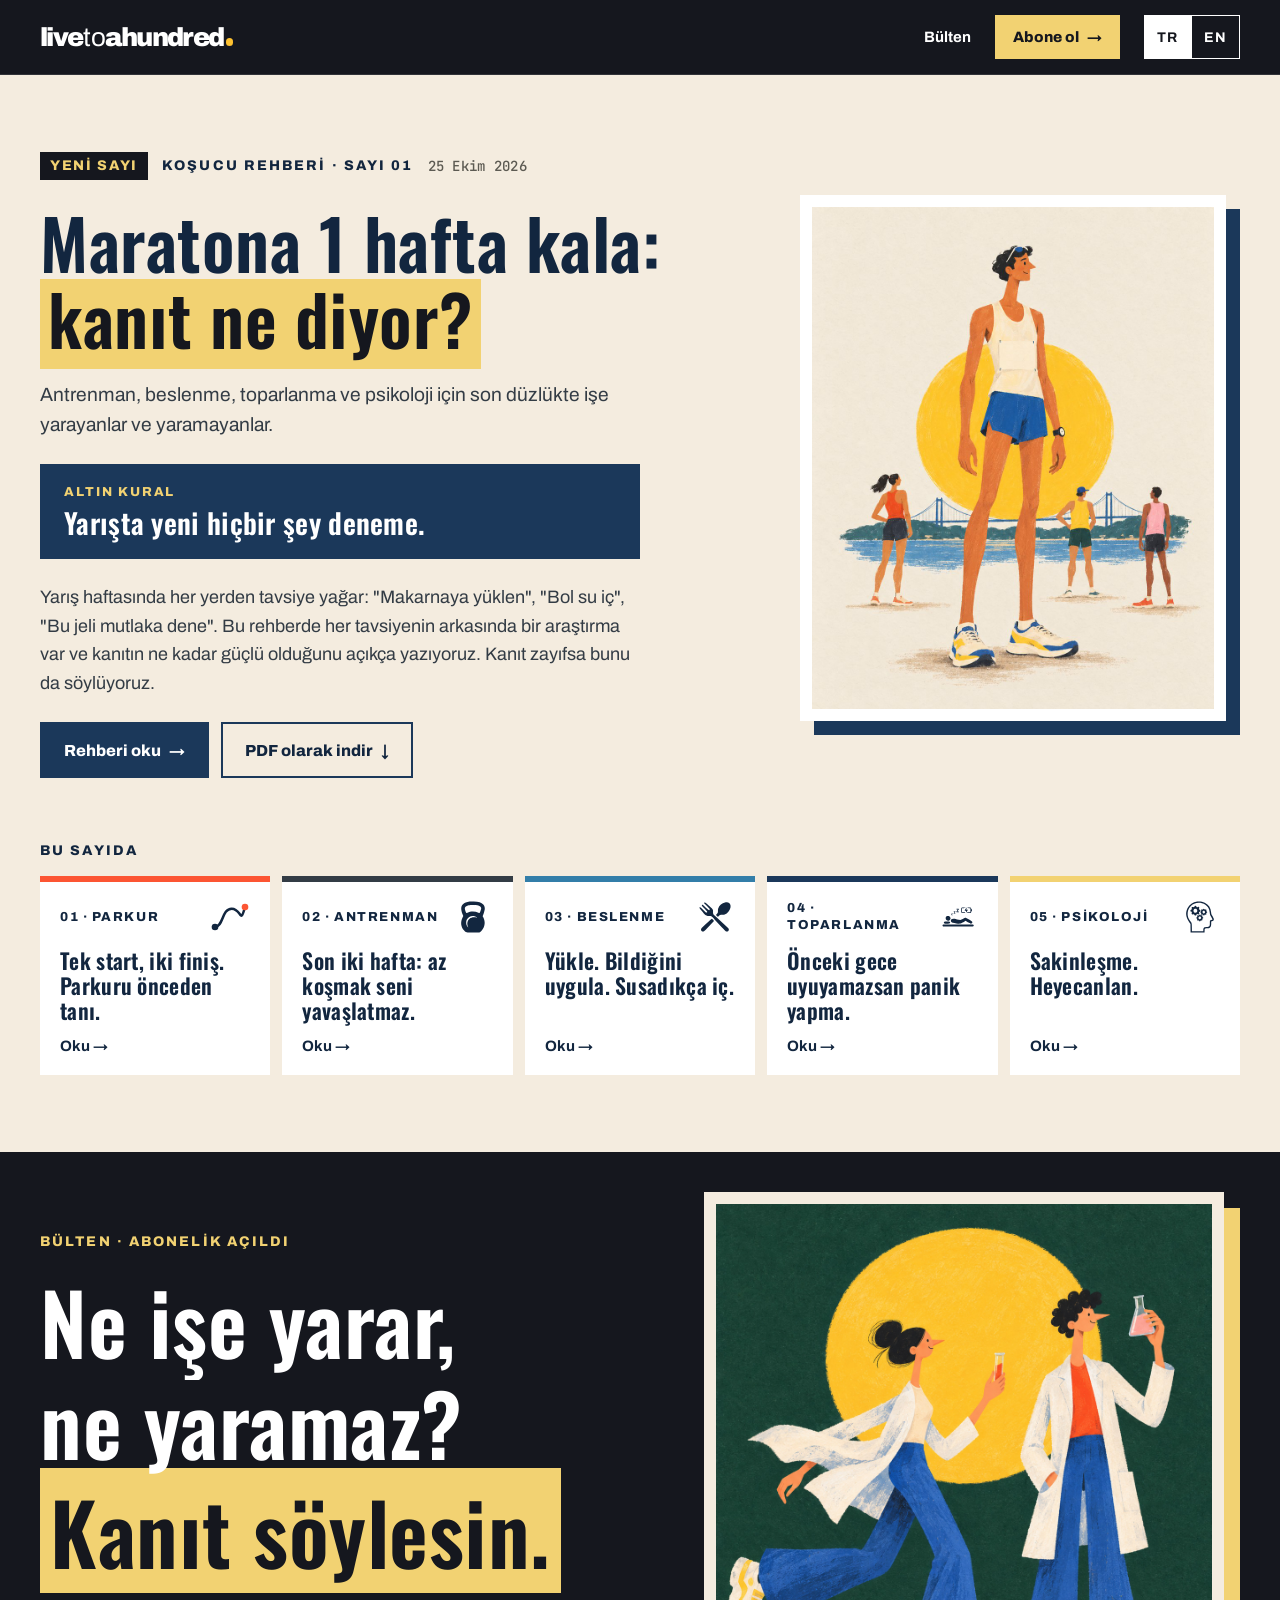
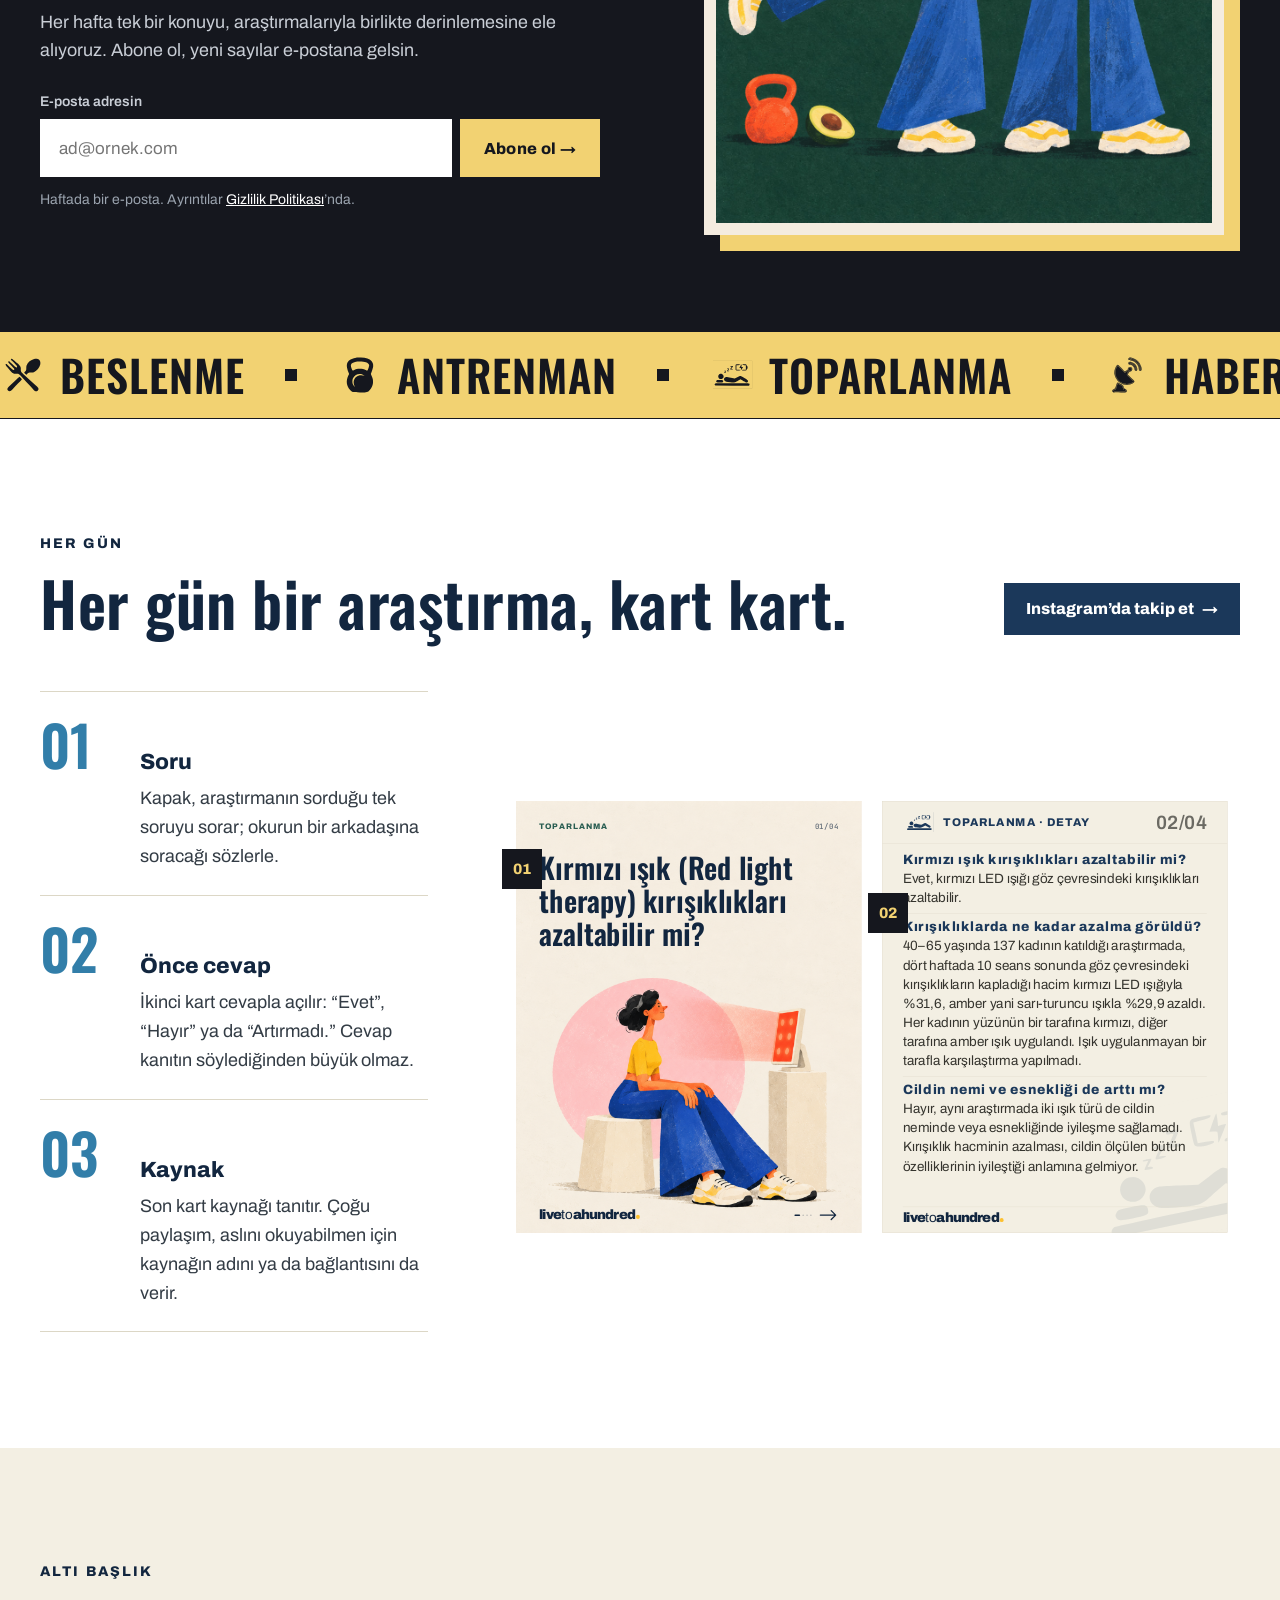
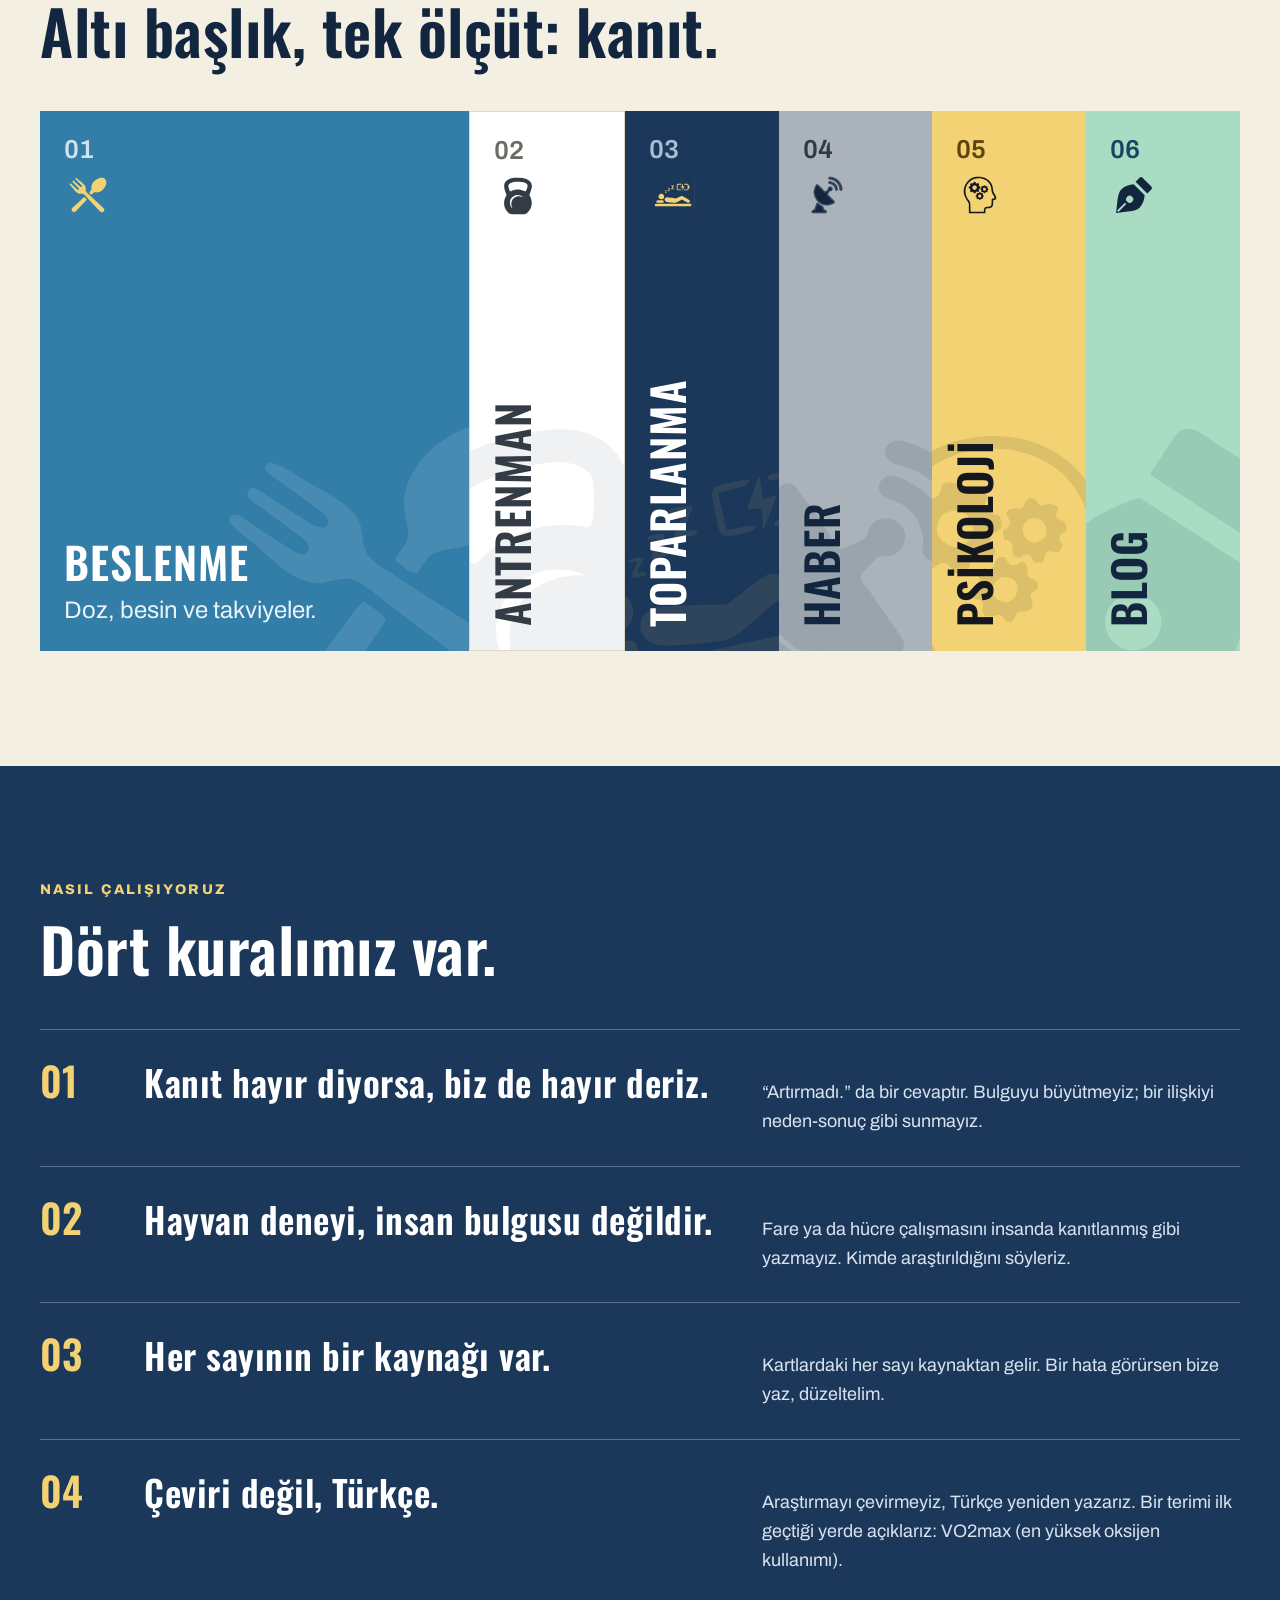
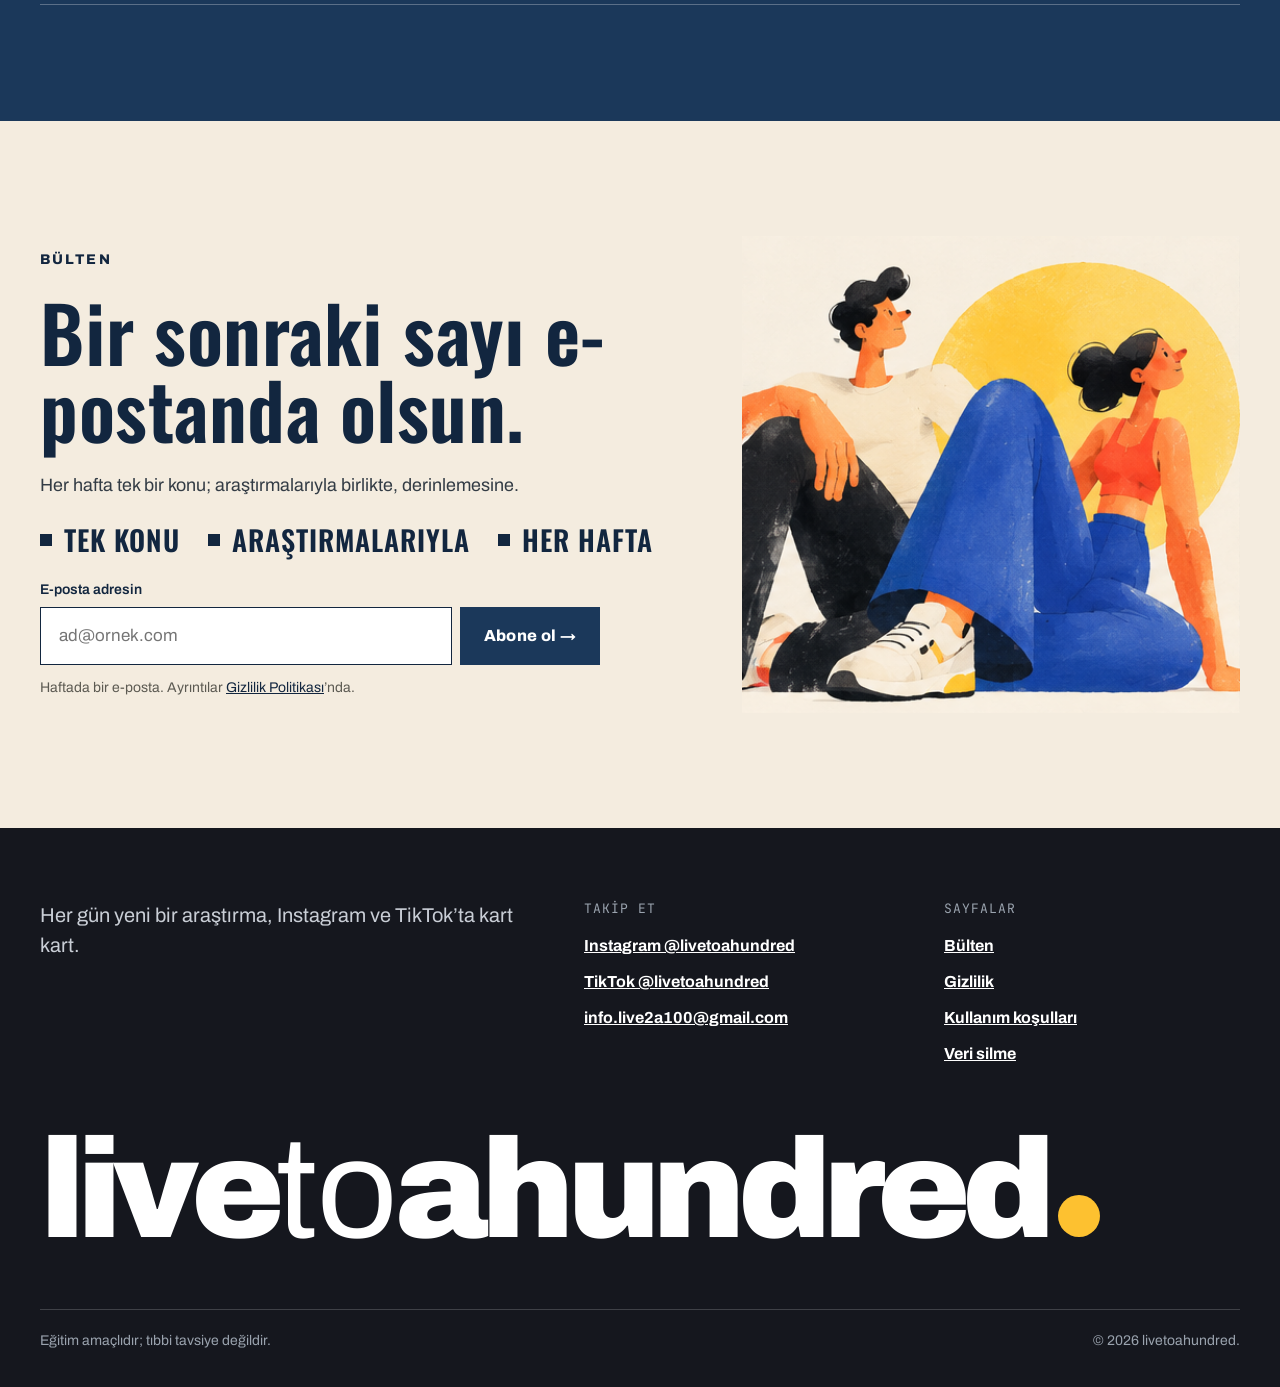
==== commit 78c47488: "publish: 8ae02aa" ====
--- a/index.html
+++ b/index.html
@@ -4,7 +4,7 @@
 <meta charset="utf-8">
 <meta name="viewport" content="width=device-width, initial-scale=1">
 <title>livetoahundred · Ne işe yarar, ne yaramaz? Kanıt söylesin.</title>
-<meta name="description" content="Her hafta yeni araştırmaları okuyor, her birini tek soruya ve cevabına indiriyoruz. Kaynağıyla birlikte e-postana.">
+<meta name="description" content="Her hafta tek bir konuyu, araştırmalarıyla birlikte derinlemesine ele alıyoruz. Abone ol, yeni sayılar e-postana gelsin.">
 <link rel="icon" type="image/png" sizes="32x32" href="./assets/favicon-32.png">
 <link rel="apple-touch-icon" href="./assets/apple-touch-icon.png">
 <link rel="stylesheet" href="./assets/site/l2a-tokens.css">
@@ -73,9 +73,12 @@
 <style data-dc-tpl="1">
 body{margin:0}
 </style>
+<style data-dc-tpl="1">
+body{margin:0}
+</style>
 </head>
 <body style="margin:0; background:#15171e">
-<div id="dc-root"><div class="sc-host" data-sc-name="Main"><div style="min-height: 100vh; background: rgb(21, 23, 30); font-family: var(--font-text, 'Archivo', sans-serif);"><div lang="tr" id="ust-tr"><header class="lp-dark" style="position: sticky; top: 0px; z-index: 20; background: rgb(21, 23, 30); border-bottom: 1px solid rgba(255, 255, 255, 0.12);"><div style="width: 100%; max-width: 1240px; margin: 0px auto; box-sizing: border-box; padding: 14px 20px; display: flex; align-items: center; justify-content: space-between; gap: 16px;"><span class="lp-pulse" style="display: inline-flex; align-items: center;"><div class="sc-host-x" style="display: contents;"><span class="wordmark l2a-wordmark l2a-wordmark--white" role="img" aria-label="livetoahundred." style="font-size: 26px;"><span aria-hidden="true">live</span><span class="l2a-wordmark__to" aria-hidden="true">to</span><span aria-hidden="true">ahundred</span><span class="l2a-wordmark__dot" aria-hidden="true"></span></span></div></span><nav aria-label="Site menüsü" style="display: flex; align-items: center; gap: 12px 24px;"><a class="lp-hide-sm" href="./newsletter/" style="display: inline-block; padding: 14px 0px; color: rgb(255, 255, 255); font-size: 15px; line-height: 1.2; font-weight: 700; text-decoration: none;">Bülten</a><a class="lp-btn lp-btn--sari lp-hide-sm" href="#abone-tr" style="display: inline-flex; align-items: center; gap: 8px; height: 44px; padding: 0px 18px; box-sizing: border-box; background: rgb(242, 210, 114); color: rgb(21, 23, 30); font-size: 15px; font-weight: 800; text-decoration: none;">Abone ol <span class="lp-btn__arrow" aria-hidden="true">→</span></a><div style="display: flex;"><a href="./" hreflang="tr" aria-current="page" style="min-width: 48px; height: 44px; padding: 0px 12px; border: 1px solid rgb(255, 255, 255); border-radius: 0px; background: rgb(255, 255, 255); color: rgb(21, 23, 30); font-family: var(--font-text, 'Archivo', sans-serif); font-size: 14px; font-weight: 700; letter-spacing: 0.08em;  display: inline-flex; align-items: center; justify-content: center; box-sizing: border-box; text-decoration: none;">TR</a><a href="./en/" hreflang="en" style="min-width: 48px; height: 44px; padding: 0px 12px; border-width: 1px 1px 1px 0px; border-style: solid solid solid none; border-color: rgb(255, 255, 255) rgb(255, 255, 255) rgb(255, 255, 255) currentcolor; border-image: initial; border-radius: 0px; background: transparent; color: rgb(255, 255, 255); font-family: var(--font-text, 'Archivo', sans-serif); font-size: 14px; font-weight: 700; letter-spacing: 0.08em;  display: inline-flex; align-items: center; justify-content: center; box-sizing: border-box; text-decoration: none;">EN</a></div></nav></div></header><section class="lp-dark" aria-labelledby="hero-title-tr" style="position: relative; overflow: clip; background: rgb(21, 23, 30); color: rgb(255, 255, 255);"><div style="width: 100%; max-width: 1240px; margin: 0px auto; box-sizing: border-box; min-height: 720px; padding: 40px 20px 80px; display: flex; flex-wrap: wrap; align-items: center; justify-content: space-between; gap: 40px 48px;"><div style="flex: 1 1 560px; min-width: 0px; display: flex; flex-direction: column; gap: 28px;"><p class="lp-fade" style="margin: 0px; font-size: 14px; line-height: 1.3; font-weight: 800; letter-spacing: 0.15em; color: rgb(242, 210, 114); animation-delay: 0.05s;">BÜLTEN · ABONELİK AÇILDI</p><h1 id="hero-title-tr" style="margin: 0px; font-family: var(--font-display, 'Oswald', sans-serif); font-size: clamp(52px, 6.6vw, 100px); line-height: 1; font-weight: 600; letter-spacing: 0.5px; color: rgb(255, 255, 255);"><span class="lp-line"><span style="animation-delay: 0.1s;">Ne işe yarar,</span></span><span class="lp-line"><span style="animation-delay: 0.22s;">ne yaramaz?</span></span><span class="lp-line"><span style="animation-delay: 0.34s;"><span class="lp-mark">Kanıt söylesin.</span></span></span></h1><p class="lp-fade" style="margin: 0px; max-width: 540px; font-size: clamp(17px, 1.4vw, 20px); line-height: 1.6; color: rgb(201, 206, 214); animation-delay: 0.55s;">Her hafta tek bir konuyu, araştırmalarıyla birlikte derinlemesine ele alıyoruz. Abone ol, yeni sayılar e-postana gelsin.</p><div class="lp-fade" style="animation-delay: 0.7s;"><form method="post" action="https://966d4676.sibforms.com/serve/[base64]" data-signup style="display: flex; flex-direction: column; gap: 8px; max-width: 560px;"><label for="email-hero-tr" style="font-size: 14px; line-height: 1.3; font-weight: 600; color: rgb(201, 206, 214);">E-posta adresin</label><div style="display: flex; flex-wrap: wrap; gap: 8px;"><input id="email-hero-tr" type="email" name="EMAIL" required="" autocomplete="email" placeholder="ad@ornek.com" style="flex: 999 1 240px; min-width: 0px; height: 58px; box-sizing: border-box; padding: 0px 18px; border: 1px solid rgb(255, 255, 255); border-radius: 0px; background: rgb(255, 255, 255); color: rgb(21, 23, 30); font-family: var(--font-text, 'Archivo', sans-serif); font-size: 17px;"><button class="lp-btn lp-btn--sari" type="submit" style="flex: 1 0 auto; height: 58px; padding: 0px 24px; border: 0px; border-radius: 0px; background: rgb(242, 210, 114); color: rgb(21, 23, 30); font-family: var(--font-text, 'Archivo', sans-serif); font-size: 16px; font-weight: 800; letter-spacing: 0.02em; white-space: nowrap; cursor: pointer;">Abone ol <span class="lp-btn__arrow" aria-hidden="true">→</span></button></div><p style="margin: 4px 0px 0px; font-size: 14px; line-height: 1.5; color: rgb(154, 163, 174);">Haftada bir e-posta. Ayrıntılar <a href="./privacy/" style="color: rgb(255, 255, 255);">Gizlilik Politikası</a>’nda.</p><input type="hidden" name="email_address_check" value=""><input type="hidden" name="locale" value="en"></form></div></div><div style="flex: 1 1 480px; min-width: 0px; max-width: 600px; margin: 0px auto;"><div class="sc-host" data-sc-name="HeroArt"><div style="box-sizing: border-box; width: 100%; padding: 0px 16px 16px 0px; background: rgb(21, 23, 30);"><div class="hx-frame" style="position: relative; box-sizing: border-box; width: 100%; padding: 12px; background: rgb(244, 236, 223); box-shadow: rgb(242, 210, 114) 16px 16px 0px;"><div class="hx-in" style="position: relative; width: 100%; aspect-ratio: 1122 / 1402; overflow: hidden; background: rgb(27, 67, 55);"><img class="hx-img" src="./assets/site/357c6dd24c861f4c69167616568e01a3.jpg" alt="Laboratuvar önlüklü iki araştırmacı: biri elinde deney tüpüyle koşuyor, öteki pembe sıvılı bir cam şişeye bakıyor. Yerde bir kettlebell ve yarım avokado, arkalarında büyük sarı bir güneş." width="1122" height="1402" style="display: block; width: 100%; height: 100%; object-fit: cover;"></div></div></div></div></div></div></section><div class="sc-host" data-sc-name="Marquee"><div class="lp-marquee" aria-hidden="true" style="overflow: clip; background: rgb(242, 210, 114); border-top: 1px solid rgb(21, 23, 30); border-bottom: 1px solid rgb(21, 23, 30);"><div class="lp-marquee__track" lang="tr"><div style="display: flex; align-items: center; gap: 40px; padding: 18px 40px 18px 0px;"><span style="display: inline-flex; align-items: center; gap: 14px; font-family: var(--font-display, 'Oswald', sans-serif); font-size: clamp(30px, 3.4vw, 50px); line-height: 1.15; font-weight: 600; letter-spacing: 1px; color: rgb(21, 23, 30); white-space: nowrap;"><div class="sc-host-x" style="display: contents;"><svg class="l2a-pillar-icon" viewBox="0 0 48 48" width="46" height="38" fill="none" aria-hidden="true" focusable="false" style="color: rgb(21, 23, 30);"><g transform="translate(-1.87 -1.13) scale(0.2706)" fill="currentColor" fill-rule="evenodd"><path d="M111.5 91.27C107.85 90.82 103.54 85.1 101.12 82.5C101.54 79.26 108.65 75.42 109.96 71.15C112.26 63.64 109.61 55.66 112.23 48.09C117.55 32.69 132.58 22.07 147.68 17.84C155.23 15.73 164.74 15.79 170.81 21.36C177.1 27.12 177.79 36.38 176.12 44.23C172.93 59.19 160.78 74.12 146.51 79.72C138.75 82.76 130.73 80.04 122.84 82.03C118 83.25 115.27 88.45 111.5 91.27ZM41.22 17.1C45.25 16.1 55.94 26.91 59.29 29.87C67.48 37.1 78.73 44.1 83.74 54.11C87.43 61.48 83.96 68.43 86.14 75.41C87.67 80.34 92.76 84.34 96.37 87.8C115.73 106.38 136.19 123.75 155.59 142.25C161.95 148.31 175.06 157.52 163.84 166.67C160.47 169.42 155.35 169.93 151.57 167.59C146.51 164.46 142.79 158.72 138.75 154.42C135.29 150.74 131.74 147.19 128.33 143.49C117.05 131.2 105.56 119.17 94.3 106.86C89.32 101.42 82.95 92.95 76.74 89.1C70.03 84.93 61.48 89.07 54.19 86.62C41.04 82.2 32.53 67.48 23.71 57.45C21.73 55.21 14.4 47.48 14.32 44.83C14.29 43.85 14.99 42.5 15.86 42.06C19.08 40.46 21.77 44.31 23.86 46.3C30.95 53.04 38.03 59.68 45.21 66.3C47.68 68.57 51.92 72.35 54.66 68.15C56.6 65.18 52.98 61.74 51.12 59.72C45.06 53.14 38.79 46.73 32.56 40.27C30.5 38.13 24.64 33.74 27.42 30.26C30.19 26.79 33.89 31.32 35.9 33.27C42.83 40.02 50.15 46.36 57.22 52.96C59.36 54.97 66.04 60.71 67.9 55.1C69.1 51.51 65.52 48.46 63.32 46.18C57.06 39.66 50.66 33.25 44.33 26.83C42.65 25.12 35.31 18.55 41.22 17.1ZM79.5 101.6C81.54 103.11 89.9 111.38 90.2 113.5C84.93 120.03 78.69 125.67 73.02 131.85C64.1 141.58 55.04 151.19 45.97 160.8C40.41 166.69 32.81 172.89 25.53 165.3C18.86 158.36 24.45 151.27 30.1 146.27C41.03 136.58 51.82 126.64 62.6 116.76C67.95 111.86 73.34 105.38 79.5 101.6Z"></path></g></svg></div>BESLENME</span><span style="flex: 0 0 auto; width: 12px; height: 12px; background: rgb(21, 23, 30);"></span><span style="display: inline-flex; align-items: center; gap: 14px; font-family: var(--font-display, 'Oswald', sans-serif); font-size: clamp(30px, 3.4vw, 50px); line-height: 1.15; font-weight: 600; letter-spacing: 1px; color: rgb(21, 23, 30); white-space: nowrap;"><div class="sc-host-x" style="display: contents;"><svg class="l2a-pillar-icon" viewBox="0 0 48 48" width="46" height="38" fill="none" aria-hidden="true" focusable="false" style="color: rgb(21, 23, 30);"><g transform="translate(-4.02 54.82) scale(0.031523 -0.031523)" fill="currentColor"><path d="M735 1669 c-126 -19 -238 -65 -294 -121 -100 -98 -104 -227 -16 -458 l28 -73 -31 -61 c-104 -206 -77 -426 72 -584 84 -90 89 -92 394 -92 305 0 302 -1 393 97 147 159 173 385 67 584 -28 53 -29 59 -15 85 25 49 76 221 83 277 9 76 -15 152 -67 211 -80 90 -215 135 -424 141 -71 2 -157 0 -190 -6z m393 -179 c70 -25 117 -65 127 -109 7 -32 -38 -180 -65 -213 -16 -20 -16 -20 -56 -1 -156 79 -356 79 -493 1 -19 -10 -39 -17 -46 -14 -16 6 -64 127 -71 180 -12 83 36 131 168 166 104 29 343 23 436 -10z m-146 -490 c51 -19 127 -70 84 -56 -215 70 -398 -28 -431 -231 -7 -44 16 -155 37 -180 6 -7 8 -16 5 -19 -6 -6 -48 48 -73 96 -29 54 -26 181 4 240 74 142 230 205 374 150z"></path></g></svg></div>ANTRENMAN</span><span style="flex: 0 0 auto; width: 12px; height: 12px; background: rgb(21, 23, 30);"></span><span style="display: inline-flex; align-items: center; gap: 14px; font-family: var(--font-display, 'Oswald', sans-serif); font-size: clamp(30px, 3.4vw, 50px); line-height: 1.15; font-weight: 600; letter-spacing: 1px; color: rgb(21, 23, 30); white-space: nowrap;"><div class="sc-host-x" style="display: contents;"><svg class="l2a-pillar-icon" viewBox="0 0 48 48" width="46" height="38" fill="none" aria-hidden="true" focusable="false" style="color: rgb(21, 23, 30);"><g transform="translate(-0.38 41.36) scale(0.023875 -0.023875)"><mask id="l2a-mask-toparlanma-re" maskUnits="userSpaceOnUse" x="0" y="0" width="2110" height="1500"><rect x="0" y="0" width="2110" height="1500" fill="#ffffff"></rect><path d="M0 750 l0 -750 1055 0 1055 0 0 750 0 750 -1055 0 -1055 0 0 -750z m1460 533 c-1 -26 -22 -32 -110 -35 l-95 -3 0 -120 0 -120 93 -3 c82 -2 93 -5 90 -20 -5 -24 -169 -30 -204 -7 -23 15 -24 19 -24 147 0 172 -3 168 142 168 59 0 108 -3 108 -7z m66 -64 l-7 -71 45 4 c25 2 46 1 46 -1 0 -8 -123 -192 -125 -189 -2 2 2 29 7 61 6 32 7 61 4 64 -4 4 -24 9 -46 12 l-40 6 57 93 c31 50 58 92 61 92 2 0 1 -32 -2 -71z m256 54 c10 -9 18 -30 18 -49 0 -26 4 -33 23 -36 20 -3 22 -8 22 -63 0 -55 -2 -60 -22 -63 -18 -3 -23 -10 -23 -34 0 -59 -20 -68 -142 -68 -105 0 -108 1 -98 20 9 17 23 20 103 22 l92 3 0 120 0 120 -87 3 c-80 3 -88 5 -88 22 0 18 7 20 92 20 71 0 95 -4 110 -17z m-705 -79 c2 -6 -19 -40 -46 -75 l-50 -64 47 -5 c33 -4 47 -9 47 -20 0 -12 -15 -15 -74 -15 -45 0 -76 4 -78 11 -2 6 17 38 42 71 25 34 45 64 45 67 0 3 -18 6 -40 6 -34 0 -40 3 -40 20 0 19 5 21 72 18 40 -2 73 -8 75 -14z m-207 -140 c0 -9 -16 -35 -36 -59 l-35 -44 38 -3 c21 -2 38 -7 38 -13 0 -13 -105 -19 -117 -7 -5 5 6 27 27 53 19 24 35 47 35 52 0 4 -13 7 -30 7 -20 0 -30 5 -30 15 0 12 13 15 55 15 43 0 55 -3 55 -16z m-160 -112 c0 -4 -14 -24 -30 -44 l-30 -37 27 -3 c14 -2 28 -9 31 -15 2 -9 -11 -13 -47 -13 -28 0 -51 4 -51 8 0 4 14 27 31 50 l31 42 -31 0 c-17 0 -31 5 -31 10 0 6 23 10 50 10 28 0 50 -3 50 -8z m-202 -172 c68 -42 91 -124 52 -188 -79 -130 -280 -69 -267 81 4 50 39 99 82 117 36 15 99 11 133 -10z m1167 -198 c192 -116 209 -133 189 -189 -12 -34 -52 -58 -85 -50 -13 4 -60 27 -104 53 -44 25 -108 62 -142 81 l-63 35 -62 -34 c-35 -19 -101 -56 -147 -83 -102 -60 -137 -64 -336 -41 -200 24 -253 39 -293 81 -73 79 -17 194 95 195 21 0 128 -16 238 -36 l200 -36 135 65 c74 36 149 66 165 66 22 1 81 -30 210 -107z m-1145 -125 c20 -10 25 -20 25 -52 0 -60 -21 -67 -192 -63 -151 3 -163 7 -178 55 -4 17 1 29 19 48 24 24 29 25 163 25 91 0 146 -5 163 -13z m1406 -181 c20 -27 18 -70 -4 -90 -17 -15 -91 -16 -907 -14 l-888 3 -20 27 c-17 23 -19 31 -9 53 7 14 22 29 34 34 12 4 418 8 901 7 858 -1 879 -1 893 -20z" fill="#000000"></path></mask><rect x="0" y="0" width="2110" height="1500" fill="currentColor" mask="url(#l2a-mask-toparlanma-re)"></rect></g></svg></div>TOPARLANMA</span><span style="flex: 0 0 auto; width: 12px; height: 12px; background: rgb(21, 23, 30);"></span><span style="display: inline-flex; align-items: center; gap: 14px; font-family: var(--font-display, 'Oswald', sans-serif); font-size: clamp(30px, 3.4vw, 50px); line-height: 1.15; font-weight: 600; letter-spacing: 1px; color: rgb(21, 23, 30); white-space: nowrap;"><div class="sc-host-x" style="display: contents;"><svg class="l2a-pillar-icon" viewBox="0 0 48 48" width="46" height="38" fill="none" aria-hidden="true" focusable="false" style="color: rgb(21, 23, 30);"><g transform="translate(-5.02 -5.81) scale(0.30408)" fill="currentColor" fill-rule="evenodd"><path d="M151.5 76.79C150.83 76.79 150.17 76.79 149.5 76.79C147.77 70.16 147.57 63.35 144.83 56.99C142.4 51.33 132.97 41.97 127.62 38.88C123.43 36.45 117.96 34.47 113.16 33.74C110.34 33.31 106.41 33.95 104.58 31.5C105.91 28.95 108.15 29.9 110.51 30.3C115.57 31.15 121.46 31.81 125.89 34.63C129.37 36.85 133.4 38.59 136.6 41.24C143.82 47.23 149.34 57.73 150.9 66.85C151.47 70.17 152.61 73.4 151.5 76.79ZM133.5 76.63C129.68 76.99 130.84 66.33 128.97 63.54C125.4 58.21 118.62 53.93 112.77 51.74C110.51 50.89 107.83 50.7 105.83 49.44C107.22 46.89 115.83 49.68 118.15 50.69C125.12 53.73 127.56 59.03 130.94 65.22C132.78 68.57 135.42 72.71 133.5 76.63ZM121.41 124.83C120.7 127.94 116.24 129.86 113.58 131.08C105.25 134.92 94.85 135.96 85.78 134.46C59.52 130.1 40.99 101.17 48.95 75.48C50.41 70.78 51.97 65.32 55.54 61.68C57.87 59.3 62.44 65.44 63.85 66.98C68.78 72.35 74.66 76.79 79.56 82.27C81.38 84.3 83.68 87.7 86.58 88.19C89.24 88.64 101.03 80.23 102.19 77.71C103.74 74.38 102.12 66.52 109.43 68.77C113.03 69.89 114.07 74.76 111.53 77.38C109.64 79.32 106.93 78.61 104.64 79.82C102.35 81.04 94.69 92.96 94.77 95.5C94.87 99.09 99.44 102.09 101.81 104.37C106.28 108.68 110.48 113.24 114.87 117.63C117.06 119.82 120.19 121.94 121.41 124.83ZM57.5 134C59.66 134.21 60.81 135.83 62.56 136.94C65.88 139.04 74.71 142.33 76.33 145.52C78.29 149.38 78.76 154.43 81.67 157.81C84.56 161.18 88.51 158.41 90.32 164.5C88.59 167.38 83.15 166.55 80.17 166.57C70.4 166.64 60.61 166.24 50.83 166.14C48.09 166.12 40.89 167.24 39.41 164.5C40.31 159.13 46.35 160.78 48.88 157.05C53.37 150.41 52.57 140.42 57.5 134Z"></path><path d="M104.26 28.13C108.74 26.59 115.37 28.52 119.7 29.82C133.87 34.04 146.01 45.05 151.18 58.98C152.51 62.55 156.25 75.62 153.37 78.51C151.51 80.39 148.37 80.26 147.17 77.7C145.73 74.6 146.59 70.74 145.75 67.48C143.78 59.85 140.22 52.83 134.62 47.21C129.14 41.72 121.98 38.13 114.5 36.29C111.21 35.48 107 36.5 103.98 34.85C101.49 33.48 101.34 29.13 104.26 28.13ZM151.5 76.79C152.61 73.4 151.47 70.17 150.9 66.85C149.34 57.73 143.82 47.23 136.6 41.24C133.4 38.59 129.37 36.85 125.89 34.63C121.46 31.81 115.57 31.15 110.51 30.3C108.15 29.9 105.91 28.95 104.58 31.5C106.41 33.95 110.34 33.31 113.16 33.74C117.96 34.47 123.43 36.45 127.62 38.88C132.97 41.97 142.4 51.33 144.83 56.99C147.57 63.35 147.77 70.16 149.5 76.79C150.17 76.79 150.83 76.79 151.5 76.79ZM105.56 45.6C117.56 43.82 130.13 54.51 134.2 64.96C135.43 68.1 138.14 75.67 135.42 78.6C133.58 80.59 130.36 80.11 129.24 77.59C128.64 76.26 128.9 74.59 128.65 73.17C127.84 68.53 125.94 63.95 122.7 60.46C119.15 56.64 114.83 54.57 109.84 53.3C107.83 52.79 105.37 53.41 103.6 52.21C100.55 50.14 102.33 46.08 105.56 45.6ZM133.5 76.63C135.42 72.71 132.78 68.57 130.94 65.22C127.56 59.03 125.12 53.73 118.15 50.69C115.83 49.68 107.22 46.89 105.83 49.44C107.83 50.7 110.51 50.89 112.77 51.74C118.62 53.93 125.4 58.21 128.97 63.54C130.84 66.33 129.68 76.99 133.5 76.63ZM56.5 57.61C59.68 58.35 61.92 61.82 64.15 64.01C69.3 69.06 74.72 73.93 79.56 79.27C81.53 81.45 84.64 85.57 87.5 86.36C89.56 85.17 99.09 78.84 100.13 77.32C101 76.04 100.18 74.13 100.5 72.65C101.36 68.77 105.01 65.64 109.16 66.35C115.01 67.35 117.75 74.42 113.82 78.98C111.64 81.51 108.38 81.47 105.33 81.5C103.66 84.01 96.65 93.31 96.78 95.83C96.85 97.37 102.38 101.85 103.65 103.18C108.7 108.45 113.98 113.53 119.16 118.68C120.95 120.46 124.08 122.61 124.59 125.17C121.76 133.5 102.32 137.23 94.83 137.28C67.93 137.45 45.55 115.36 44.97 88.5C44.81 80.74 48.7 61.35 56.5 57.61ZM121.41 124.83C120.19 121.94 117.06 119.82 114.87 117.63C110.48 113.24 106.28 108.68 101.81 104.37C99.44 102.09 94.87 99.09 94.77 95.5C94.69 92.96 102.35 81.04 104.64 79.82C106.93 78.61 109.64 79.32 111.53 77.38C114.07 74.76 113.03 69.89 109.43 68.77C102.12 66.52 103.74 74.38 102.19 77.71C101.03 80.23 89.24 88.64 86.58 88.19C83.68 87.7 81.38 84.3 79.56 82.27C74.66 76.79 68.78 72.35 63.85 66.98C62.44 65.44 57.87 59.3 55.54 61.68C51.97 65.32 50.41 70.78 48.95 75.48C40.99 101.17 59.52 130.1 85.78 134.46C94.85 135.96 105.25 134.92 113.58 131.08C116.24 129.86 120.7 127.94 121.41 124.83ZM56.5 130.25C58.48 130.9 59.91 132.72 61.57 133.92C64.73 136.22 68.17 138.17 71.72 139.79C73.33 140.52 76.73 140.86 77.77 142.4C80.61 146.59 79.77 153.46 83.37 157.17C88.67 157.97 95.47 161.36 92.5 168.18C74.06 168.18 55.61 168.18 37.17 168.18C35.18 160.4 40.27 158.35 46.5 157.1C49.83 148.15 53.17 139.2 56.5 130.25ZM57.5 134C52.57 140.42 53.37 150.41 48.88 157.05C46.35 160.78 40.31 159.13 39.41 164.5C40.89 167.24 48.09 166.12 50.83 166.14C60.61 166.24 70.4 166.64 80.17 166.57C83.15 166.55 88.59 167.38 90.32 164.5C88.51 158.41 84.56 161.18 81.67 157.81C78.76 154.43 78.29 149.38 76.33 145.52C74.71 142.33 65.88 139.04 62.56 136.94C60.81 135.83 59.66 134.21 57.5 134Z"></path><path d="M104.58 26.11C108.68 24.83 117.56 27.09 121.56 28.56C137.87 34.56 147.49 44.08 153.47 60.41C155.29 65.37 158.84 75.95 154.14 80.32C151.36 82.91 146.77 81.47 145.28 78.21C143.83 75.05 144.34 70.64 143.58 67.2C141.91 59.69 137.66 53.82 132.6 48.23C127.9 43.04 121.18 39.92 114.46 38.44C110.81 37.64 106.12 38.23 102.92 36.24C98.63 33.57 100.23 27.47 104.58 26.11ZM104.26 28.13C101.34 29.13 101.49 33.48 103.98 34.85C107 36.5 111.21 35.48 114.5 36.29C121.98 38.13 129.14 41.72 134.62 47.21C140.22 52.83 143.78 59.85 145.75 67.48C146.59 70.74 145.73 74.6 147.17 77.7C148.37 80.26 151.51 80.39 153.37 78.51C156.25 75.62 152.51 62.55 151.18 58.98C146.01 45.05 133.87 34.04 119.7 29.82C115.37 28.52 108.74 26.59 104.26 28.13ZM104.88 43.76C107.57 43.09 110.03 43.87 112.59 44.52C123.57 47.29 133.33 54.63 136.5 66.02C137.59 69.96 140.12 76.91 136.28 80.11C133.71 82.25 129.49 81.59 127.79 78.73C126.47 76.52 127.05 74.12 126.47 71.75C125.55 68.03 123.4 64.15 120.74 61.42C118.1 58.72 113.87 56.49 110.21 55.56C107.45 54.86 104.23 55.32 102.03 53.13C98.91 50.05 100.65 44.83 104.88 43.76ZM105.56 45.6C102.33 46.08 100.55 50.14 103.6 52.21C105.37 53.41 107.83 52.79 109.84 53.3C114.83 54.57 119.15 56.64 122.7 60.46C125.94 63.95 127.84 68.53 128.65 73.17C128.9 74.59 128.64 76.26 129.24 77.59C130.36 80.11 133.58 80.59 135.42 78.6C138.14 75.67 135.43 68.1 134.2 64.96C130.13 54.51 117.56 43.82 105.56 45.6ZM55.57 56.1C58.99 55.02 62.39 59.6 64.6 61.55C69.91 66.23 75.36 71.49 80.04 76.79C81.66 78.63 84.71 82.85 87.28 83.18C88.84 83.38 90.44 81.61 91.61 80.78C93.48 79.45 96.66 78.02 97.91 76.08C100.05 72.75 98.07 69.98 101.91 66.76C106.73 62.72 114.54 64.3 116.95 70.21C118.64 74.37 116.85 80.24 112.69 82.18C110.9 83.01 108.76 82.76 107.05 83.57C104.7 84.68 103.73 87.86 102.26 89.77C101.17 91.19 99.04 93.54 99.33 95.49C99.66 97.65 103.63 100.21 105.12 101.71C110.56 107.2 115.79 112.86 121.32 118.2C124.36 121.13 128.88 125.09 124.3 129.13C119.19 133.64 112.94 135.58 106.61 137.49C98.16 140.05 89.26 139.64 80.77 137.46C61.42 132.48 49.64 116.84 44.11 98.44C40.85 87.6 43.5 74.52 48.61 64.79C50.12 61.92 52.17 57.18 55.57 56.1ZM56.5 57.61C48.7 61.35 44.81 80.74 44.97 88.5C45.55 115.36 67.93 137.45 94.83 137.28C102.32 137.23 121.76 133.5 124.59 125.17C124.08 122.61 120.95 120.46 119.16 118.68C113.98 113.53 108.7 108.45 103.65 103.18C102.38 101.85 96.85 97.37 96.78 95.83C96.65 93.31 103.66 84.01 105.33 81.5C108.38 81.47 111.64 81.51 113.82 78.98C117.75 74.42 115.01 67.35 109.16 66.35C105.01 65.64 101.36 68.77 100.5 72.65C100.18 74.13 101 76.04 100.13 77.32C99.09 78.84 89.56 85.17 87.5 86.36C84.64 85.57 81.53 81.45 79.56 79.27C74.72 73.93 69.3 69.06 64.15 64.01C61.92 61.82 59.68 58.35 56.5 57.61ZM56.9 128.81C59.16 128.55 61.6 131.34 63.25 132.57C67.89 136.02 77.12 137.83 79.91 142.59C81.92 146.01 81.53 151.5 84.34 154.47C85.43 155.62 87.52 155.62 88.91 156.25C92.71 157.95 97.9 165.06 93.63 168.8C90.66 171.4 85.14 170.18 81.5 170.23C70.41 170.39 59.26 170.28 48.17 170.09C44.73 170.04 36.76 171.62 35.07 167.45C31.36 158.3 44.33 157.03 46.3 152.47C48.76 146.79 50.55 140.64 52.57 134.79C53.38 132.47 53.89 129.17 56.9 128.81ZM56.5 130.25C53.17 139.2 49.83 148.15 46.5 157.1C40.27 158.35 35.18 160.4 37.17 168.18C55.61 168.18 74.06 168.18 92.5 168.18C95.47 161.36 88.67 157.97 83.37 157.17C79.77 153.46 80.61 146.59 77.77 142.4C76.73 140.86 73.33 140.52 71.72 139.79C68.17 138.17 64.73 136.22 61.57 133.92C59.91 132.72 58.48 130.9 56.5 130.25Z"></path></g></svg></div>HABER</span><span style="flex: 0 0 auto; width: 12px; height: 12px; background: rgb(21, 23, 30);"></span><span style="display: inline-flex; align-items: center; gap: 14px; font-family: var(--font-display, 'Oswald', sans-serif); font-size: clamp(30px, 3.4vw, 50px); line-height: 1.15; font-weight: 600; letter-spacing: 1px; color: rgb(21, 23, 30); white-space: nowrap;"><div class="sc-host-x" style="display: contents;"><svg class="l2a-pillar-icon" viewBox="0 0 48 48" width="46" height="38" fill="none" aria-hidden="true" focusable="false" style="color: rgb(21, 23, 30);"><g transform="translate(-2.95 49.8) scale(0.02724 -0.02724)" fill="currentColor"><path d="M845 1750 c-228 -26 -408 -152 -504 -355 -116 -241 -88 -458 91 -717 l63 -90 3 -224 3 -224 362 2 362 3 3 92 c2 63 7 95 17 103 7 6 59 15 114 19 87 7 104 11 136 36 58 44 75 92 75 217 l0 108 40 6 c54 9 88 37 96 80 7 37 6 39 -88 214 -39 73 -47 96 -52 163 -19 242 -125 404 -332 506 -108 53 -256 76 -389 61z m247 -85 c123 -30 249 -115 311 -207 55 -83 76 -149 90 -277 13 -116 14 -116 80 -236 37 -66 66 -124 64 -130 -2 -5 -30 -15 -62 -22 -32 -6 -62 -17 -66 -25 -5 -7 -9 -66 -9 -131 0 -178 -19 -200 -171 -209 -47 -3 -96 -11 -108 -17 -39 -22 -61 -70 -61 -138 l0 -63 -294 0 -294 0 -4 198 c-3 220 -1 212 -85 326 -25 33 -55 81 -68 106 -110 218 -79 485 78 656 147 162 371 224 599 169z"></path><path d="M705 1496 c-17 -40 -48 -53 -82 -35 -43 23 -87 -21 -63 -65 18 -36 0 -76 -34 -76 -21 0 -26 -6 -32 -36 -7 -40 0 -51 35 -56 32 -4 49 -50 30 -84 -11 -22 -10 -27 13 -50 24 -25 27 -25 51 -10 32 22 69 6 84 -35 11 -27 16 -30 50 -27 31 2 39 7 41 26 2 12 14 30 28 38 22 15 26 15 49 0 23 -15 27 -15 49 -1 32 21 38 38 20 64 -21 30 -9 59 32 76 27 11 34 19 34 42 0 35 -10 50 -35 54 -11 3 -26 17 -33 32 -12 25 -12 31 4 48 17 19 16 20 -11 49 -27 29 -29 29 -56 13 -23 -14 -33 -15 -53 -5 -15 6 -26 20 -26 30 0 26 -20 42 -53 42 -23 0 -31 -7 -42 -34z m119 -157 c58 -69 11 -169 -79 -169 -36 0 -95 59 -95 94 0 33 24 82 47 95 10 6 37 11 60 11 34 0 46 -5 67 -31z"></path><path d="M1150 1354 c-10 -24 -14 -26 -49 -20 -47 7 -69 -11 -51 -43 13 -25 -2 -61 -25 -61 -10 0 -15 -10 -15 -30 0 -20 5 -30 15 -30 21 0 35 -32 23 -54 -15 -26 24 -65 46 -47 21 17 54 5 58 -22 2 -16 11 -23 30 -25 22 -3 29 2 34 22 7 30 29 40 57 25 17 -10 24 -8 38 10 15 18 16 26 7 41 -13 21 3 50 28 50 9 0 14 11 14 28 0 21 -7 32 -25 40 -27 12 -32 31 -13 50 21 21 -17 51 -58 45 -29 -5 -35 -2 -44 21 -13 36 -57 36 -70 0z m80 -104 c20 -20 26 -65 12 -86 -13 -20 -52 -35 -72 -29 -33 10 -50 35 -50 70 0 58 69 86 110 45z"></path><path d="M946 1056 c-6 -26 -38 -40 -54 -24 -6 6 -19 4 -35 -7 -22 -14 -24 -20 -15 -35 14 -22 4 -50 -22 -57 -24 -6 -29 -63 -6 -63 25 0 40 -28 28 -54 -15 -34 9 -55 57 -49 32 4 38 2 49 -21 15 -34 49 -34 64 -1 10 22 17 25 50 23 47 -2 60 13 52 59 -5 29 -3 34 20 43 19 7 26 17 26 35 0 18 -7 28 -26 35 -23 9 -25 14 -20 44 8 42 -15 67 -45 48 -25 -16 -59 1 -59 28 0 31 -56 28 -64 -4z m84 -106 c27 -27 25 -66 -5 -95 -27 -28 -45 -31 -78 -14 -29 16 -37 28 -37 62 0 36 32 67 70 67 17 0 39 -9 50 -20z"></path></g></svg></div>PSİKOLOJİ</span><span style="flex: 0 0 auto; width: 12px; height: 12px; background: rgb(21, 23, 30);"></span><span style="display: inline-flex; align-items: center; gap: 14px; font-family: var(--font-display, 'Oswald', sans-serif); font-size: clamp(30px, 3.4vw, 50px); line-height: 1.15; font-weight: 600; letter-spacing: 1px; color: rgb(21, 23, 30); white-space: nowrap;"><div class="sc-host-x" style="display: contents;"><svg class="l2a-pillar-icon" viewBox="0 0 48 48" width="46" height="38" fill="none" aria-hidden="true" focusable="false" style="color: rgb(21, 23, 30);"><g transform="matrix(0.8809 0.8809 -0.8809 0.8809 21.43 -15.72)" fill="currentColor"><path d="M18 3.5H30A2 2 0 0 1 32 5.5V11H16V5.5A2 2 0 0 1 18 3.5ZM16.5 14H31.5C34.2 17.2 36.5 21.6 36.5 26C36.5 31.2 30.5 37 24 45.5C17.5 37 11.5 31.2 11.5 26C11.5 21.6 13.8 17.2 16.5 14ZM24 23.6A3.4 3.4 0 1 0 24 30.4A3.4 3.4 0 1 0 24 23.6ZM23.1 32.5H24.9V43.2H23.1Z" fill-rule="evenodd"></path></g></svg></div>BLOG</span><span style="flex: 0 0 auto; width: 12px; height: 12px; background: rgb(21, 23, 30);"></span></div><div style="display: flex; align-items: center; gap: 40px; padding: 18px 40px 18px 0px;"><span style="display: inline-flex; align-items: center; gap: 14px; font-family: var(--font-display, 'Oswald', sans-serif); font-size: clamp(30px, 3.4vw, 50px); line-height: 1.15; font-weight: 600; letter-spacing: 1px; color: rgb(21, 23, 30); white-space: nowrap;"><div class="sc-host-x" style="display: contents;"><svg class="l2a-pillar-icon" viewBox="0 0 48 48" width="46" height="38" fill="none" aria-hidden="true" focusable="false" style="color: rgb(21, 23, 30);"><g transform="translate(-1.87 -1.13) scale(0.2706)" fill="currentColor" fill-rule="evenodd"><path d="M111.5 91.27C107.85 90.82 103.54 85.1 101.12 82.5C101.54 79.26 108.65 75.42 109.96 71.15C112.26 63.64 109.61 55.66 112.23 48.09C117.55 32.69 132.58 22.07 147.68 17.84C155.23 15.73 164.74 15.79 170.81 21.36C177.1 27.12 177.79 36.38 176.12 44.23C172.93 59.19 160.78 74.12 146.51 79.72C138.75 82.76 130.73 80.04 122.84 82.03C118 83.25 115.27 88.45 111.5 91.27ZM41.22 17.1C45.25 16.1 55.94 26.91 59.29 29.87C67.48 37.1 78.73 44.1 83.74 54.11C87.43 61.48 83.96 68.43 86.14 75.41C87.67 80.34 92.76 84.34 96.37 87.8C115.73 106.38 136.19 123.75 155.59 142.25C161.95 148.31 175.06 157.52 163.84 166.67C160.47 169.42 155.35 169.93 151.57 167.59C146.51 164.46 142.79 158.72 138.75 154.42C135.29 150.74 131.74 147.19 128.33 143.49C117.05 131.2 105.56 119.17 94.3 106.86C89.32 101.42 82.95 92.95 76.74 89.1C70.03 84.93 61.48 89.07 54.19 86.62C41.04 82.2 32.53 67.48 23.71 57.45C21.73 55.21 14.4 47.48 14.32 44.83C14.29 43.85 14.99 42.5 15.86 42.06C19.08 40.46 21.77 44.31 23.86 46.3C30.95 53.04 38.03 59.68 45.21 66.3C47.68 68.57 51.92 72.35 54.66 68.15C56.6 65.18 52.98 61.74 51.12 59.72C45.06 53.14 38.79 46.73 32.56 40.27C30.5 38.13 24.64 33.74 27.42 30.26C30.19 26.79 33.89 31.32 35.9 33.27C42.83 40.02 50.15 46.36 57.22 52.96C59.36 54.97 66.04 60.71 67.9 55.1C69.1 51.51 65.52 48.46 63.32 46.18C57.06 39.66 50.66 33.25 44.33 26.83C42.65 25.12 35.31 18.55 41.22 17.1ZM79.5 101.6C81.54 103.11 89.9 111.38 90.2 113.5C84.93 120.03 78.69 125.67 73.02 131.85C64.1 141.58 55.04 151.19 45.97 160.8C40.41 166.69 32.81 172.89 25.53 165.3C18.86 158.36 24.45 151.27 30.1 146.27C41.03 136.58 51.82 126.64 62.6 116.76C67.95 111.86 73.34 105.38 79.5 101.6Z"></path></g></svg></div>BESLENME</span><span style="flex: 0 0 auto; width: 12px; height: 12px; background: rgb(21, 23, 30);"></span><span style="display: inline-flex; align-items: center; gap: 14px; font-family: var(--font-display, 'Oswald', sans-serif); font-size: clamp(30px, 3.4vw, 50px); line-height: 1.15; font-weight: 600; letter-spacing: 1px; color: rgb(21, 23, 30); white-space: nowrap;"><div class="sc-host-x" style="display: contents;"><svg class="l2a-pillar-icon" viewBox="0 0 48 48" width="46" height="38" fill="none" aria-hidden="true" focusable="false" style="color: rgb(21, 23, 30);"><g transform="translate(-4.02 54.82) scale(0.031523 -0.031523)" fill="currentColor"><path d="M735 1669 c-126 -19 -238 -65 -294 -121 -100 -98 -104 -227 -16 -458 l28 -73 -31 -61 c-104 -206 -77 -426 72 -584 84 -90 89 -92 394 -92 305 0 302 -1 393 97 147 159 173 385 67 584 -28 53 -29 59 -15 85 25 49 76 221 83 277 9 76 -15 152 -67 211 -80 90 -215 135 -424 141 -71 2 -157 0 -190 -6z m393 -179 c70 -25 117 -65 127 -109 7 -32 -38 -180 -65 -213 -16 -20 -16 -20 -56 -1 -156 79 -356 79 -493 1 -19 -10 -39 -17 -46 -14 -16 6 -64 127 -71 180 -12 83 36 131 168 166 104 29 343 23 436 -10z m-146 -490 c51 -19 127 -70 84 -56 -215 70 -398 -28 -431 -231 -7 -44 16 -155 37 -180 6 -7 8 -16 5 -19 -6 -6 -48 48 -73 96 -29 54 -26 181 4 240 74 142 230 205 374 150z"></path></g></svg></div>ANTRENMAN</span><span style="flex: 0 0 auto; width: 12px; height: 12px; background: rgb(21, 23, 30);"></span><span style="display: inline-flex; align-items: center; gap: 14px; font-family: var(--font-display, 'Oswald', sans-serif); font-size: clamp(30px, 3.4vw, 50px); line-height: 1.15; font-weight: 600; letter-spacing: 1px; color: rgb(21, 23, 30); white-space: nowrap;"><div class="sc-host-x" style="display: contents;"><svg class="l2a-pillar-icon" viewBox="0 0 48 48" width="46" height="38" fill="none" aria-hidden="true" focusable="false" style="color: rgb(21, 23, 30);"><g transform="translate(-0.38 41.36) scale(0.023875 -0.023875)"><mask id="l2a-mask-toparlanma-rk" maskUnits="userSpaceOnUse" x="0" y="0" width="2110" height="1500"><rect x="0" y="0" width="2110" height="1500" fill="#ffffff"></rect><path d="M0 750 l0 -750 1055 0 1055 0 0 750 0 750 -1055 0 -1055 0 0 -750z m1460 533 c-1 -26 -22 -32 -110 -35 l-95 -3 0 -120 0 -120 93 -3 c82 -2 93 -5 90 -20 -5 -24 -169 -30 -204 -7 -23 15 -24 19 -24 147 0 172 -3 168 142 168 59 0 108 -3 108 -7z m66 -64 l-7 -71 45 4 c25 2 46 1 46 -1 0 -8 -123 -192 -125 -189 -2 2 2 29 7 61 6 32 7 61 4 64 -4 4 -24 9 -46 12 l-40 6 57 93 c31 50 58 92 61 92 2 0 1 -32 -2 -71z m256 54 c10 -9 18 -30 18 -49 0 -26 4 -33 23 -36 20 -3 22 -8 22 -63 0 -55 -2 -60 -22 -63 -18 -3 -23 -10 -23 -34 0 -59 -20 -68 -142 -68 -105 0 -108 1 -98 20 9 17 23 20 103 22 l92 3 0 120 0 120 -87 3 c-80 3 -88 5 -88 22 0 18 7 20 92 20 71 0 95 -4 110 -17z m-705 -79 c2 -6 -19 -40 -46 -75 l-50 -64 47 -5 c33 -4 47 -9 47 -20 0 -12 -15 -15 -74 -15 -45 0 -76 4 -78 11 -2 6 17 38 42 71 25 34 45 64 45 67 0 3 -18 6 -40 6 -34 0 -40 3 -40 20 0 19 5 21 72 18 40 -2 73 -8 75 -14z m-207 -140 c0 -9 -16 -35 -36 -59 l-35 -44 38 -3 c21 -2 38 -7 38 -13 0 -13 -105 -19 -117 -7 -5 5 6 27 27 53 19 24 35 47 35 52 0 4 -13 7 -30 7 -20 0 -30 5 -30 15 0 12 13 15 55 15 43 0 55 -3 55 -16z m-160 -112 c0 -4 -14 -24 -30 -44 l-30 -37 27 -3 c14 -2 28 -9 31 -15 2 -9 -11 -13 -47 -13 -28 0 -51 4 -51 8 0 4 14 27 31 50 l31 42 -31 0 c-17 0 -31 5 -31 10 0 6 23 10 50 10 28 0 50 -3 50 -8z m-202 -172 c68 -42 91 -124 52 -188 -79 -130 -280 -69 -267 81 4 50 39 99 82 117 36 15 99 11 133 -10z m1167 -198 c192 -116 209 -133 189 -189 -12 -34 -52 -58 -85 -50 -13 4 -60 27 -104 53 -44 25 -108 62 -142 81 l-63 35 -62 -34 c-35 -19 -101 -56 -147 -83 -102 -60 -137 -64 -336 -41 -200 24 -253 39 -293 81 -73 79 -17 194 95 195 21 0 128 -16 238 -36 l200 -36 135 65 c74 36 149 66 165 66 22 1 81 -30 210 -107z m-1145 -125 c20 -10 25 -20 25 -52 0 -60 -21 -67 -192 -63 -151 3 -163 7 -178 55 -4 17 1 29 19 48 24 24 29 25 163 25 91 0 146 -5 163 -13z m1406 -181 c20 -27 18 -70 -4 -90 -17 -15 -91 -16 -907 -14 l-888 3 -20 27 c-17 23 -19 31 -9 53 7 14 22 29 34 34 12 4 418 8 901 7 858 -1 879 -1 893 -20z" fill="#000000"></path></mask><rect x="0" y="0" width="2110" height="1500" fill="currentColor" mask="url(#l2a-mask-toparlanma-rk)"></rect></g></svg></div>TOPARLANMA</span><span style="flex: 0 0 auto; width: 12px; height: 12px; background: rgb(21, 23, 30);"></span><span style="display: inline-flex; align-items: center; gap: 14px; font-family: var(--font-display, 'Oswald', sans-serif); font-size: clamp(30px, 3.4vw, 50px); line-height: 1.15; font-weight: 600; letter-spacing: 1px; color: rgb(21, 23, 30); white-space: nowrap;"><div class="sc-host-x" style="display: contents;"><svg class="l2a-pillar-icon" viewBox="0 0 48 48" width="46" height="38" fill="none" aria-hidden="true" focusable="false" style="color: rgb(21, 23, 30);"><g transform="translate(-5.02 -5.81) scale(0.30408)" fill="currentColor" fill-rule="evenodd"><path d="M151.5 76.79C150.83 76.79 150.17 76.79 149.5 76.79C147.77 70.16 147.57 63.35 144.83 56.99C142.4 51.33 132.97 41.97 127.62 38.88C123.43 36.45 117.96 34.47 113.16 33.74C110.34 33.31 106.41 33.95 104.58 31.5C105.91 28.95 108.15 29.9 110.51 30.3C115.57 31.15 121.46 31.81 125.89 34.63C129.37 36.85 133.4 38.59 136.6 41.24C143.82 47.23 149.34 57.73 150.9 66.85C151.47 70.17 152.61 73.4 151.5 76.79ZM133.5 76.63C129.68 76.99 130.84 66.33 128.97 63.54C125.4 58.21 118.62 53.93 112.77 51.74C110.51 50.89 107.83 50.7 105.83 49.44C107.22 46.89 115.83 49.68 118.15 50.69C125.12 53.73 127.56 59.03 130.94 65.22C132.78 68.57 135.42 72.71 133.5 76.63ZM121.41 124.83C120.7 127.94 116.24 129.86 113.58 131.08C105.25 134.92 94.85 135.96 85.78 134.46C59.52 130.1 40.99 101.17 48.95 75.48C50.41 70.78 51.97 65.32 55.54 61.68C57.87 59.3 62.44 65.44 63.85 66.98C68.78 72.35 74.66 76.79 79.56 82.27C81.38 84.3 83.68 87.7 86.58 88.19C89.24 88.64 101.03 80.23 102.19 77.71C103.74 74.38 102.12 66.52 109.43 68.77C113.03 69.89 114.07 74.76 111.53 77.38C109.64 79.32 106.93 78.61 104.64 79.82C102.35 81.04 94.69 92.96 94.77 95.5C94.87 99.09 99.44 102.09 101.81 104.37C106.28 108.68 110.48 113.24 114.87 117.63C117.06 119.82 120.19 121.94 121.41 124.83ZM57.5 134C59.66 134.21 60.81 135.83 62.56 136.94C65.88 139.04 74.71 142.33 76.33 145.52C78.29 149.38 78.76 154.43 81.67 157.81C84.56 161.18 88.51 158.41 90.32 164.5C88.59 167.38 83.15 166.55 80.17 166.57C70.4 166.64 60.61 166.24 50.83 166.14C48.09 166.12 40.89 167.24 39.41 164.5C40.31 159.13 46.35 160.78 48.88 157.05C53.37 150.41 52.57 140.42 57.5 134Z"></path><path d="M104.26 28.13C108.74 26.59 115.37 28.52 119.7 29.82C133.87 34.04 146.01 45.05 151.18 58.98C152.51 62.55 156.25 75.62 153.37 78.51C151.51 80.39 148.37 80.26 147.17 77.7C145.73 74.6 146.59 70.74 145.75 67.48C143.78 59.85 140.22 52.83 134.62 47.21C129.14 41.72 121.98 38.13 114.5 36.29C111.21 35.48 107 36.5 103.98 34.85C101.49 33.48 101.34 29.13 104.26 28.13ZM151.5 76.79C152.61 73.4 151.47 70.17 150.9 66.85C149.34 57.73 143.82 47.23 136.6 41.24C133.4 38.59 129.37 36.85 125.89 34.63C121.46 31.81 115.57 31.15 110.51 30.3C108.15 29.9 105.91 28.95 104.58 31.5C106.41 33.95 110.34 33.31 113.16 33.74C117.96 34.47 123.43 36.45 127.62 38.88C132.97 41.97 142.4 51.33 144.83 56.99C147.57 63.35 147.77 70.16 149.5 76.79C150.17 76.79 150.83 76.79 151.5 76.79ZM105.56 45.6C117.56 43.82 130.13 54.51 134.2 64.96C135.43 68.1 138.14 75.67 135.42 78.6C133.58 80.59 130.36 80.11 129.24 77.59C128.64 76.26 128.9 74.59 128.65 73.17C127.84 68.53 125.94 63.95 122.7 60.46C119.15 56.64 114.83 54.57 109.84 53.3C107.83 52.79 105.37 53.41 103.6 52.21C100.55 50.14 102.33 46.08 105.56 45.6ZM133.5 76.63C135.42 72.71 132.78 68.57 130.94 65.22C127.56 59.03 125.12 53.73 118.15 50.69C115.83 49.68 107.22 46.89 105.83 49.44C107.83 50.7 110.51 50.89 112.77 51.74C118.62 53.93 125.4 58.21 128.97 63.54C130.84 66.33 129.68 76.99 133.5 76.63ZM56.5 57.61C59.68 58.35 61.92 61.82 64.15 64.01C69.3 69.06 74.72 73.93 79.56 79.27C81.53 81.45 84.64 85.57 87.5 86.36C89.56 85.17 99.09 78.84 100.13 77.32C101 76.04 100.18 74.13 100.5 72.65C101.36 68.77 105.01 65.64 109.16 66.35C115.01 67.35 117.75 74.42 113.82 78.98C111.64 81.51 108.38 81.47 105.33 81.5C103.66 84.01 96.65 93.31 96.78 95.83C96.85 97.37 102.38 101.85 103.65 103.18C108.7 108.45 113.98 113.53 119.16 118.68C120.95 120.46 124.08 122.61 124.59 125.17C121.76 133.5 102.32 137.23 94.83 137.28C67.93 137.45 45.55 115.36 44.97 88.5C44.81 80.74 48.7 61.35 56.5 57.61ZM121.41 124.83C120.19 121.94 117.06 119.82 114.87 117.63C110.48 113.24 106.28 108.68 101.81 104.37C99.44 102.09 94.87 99.09 94.77 95.5C94.69 92.96 102.35 81.04 104.64 79.82C106.93 78.61 109.64 79.32 111.53 77.38C114.07 74.76 113.03 69.89 109.43 68.77C102.12 66.52 103.74 74.38 102.19 77.71C101.03 80.23 89.24 88.64 86.58 88.19C83.68 87.7 81.38 84.3 79.56 82.27C74.66 76.79 68.78 72.35 63.85 66.98C62.44 65.44 57.87 59.3 55.54 61.68C51.97 65.32 50.41 70.78 48.95 75.48C40.99 101.17 59.52 130.1 85.78 134.46C94.85 135.96 105.25 134.92 113.58 131.08C116.24 129.86 120.7 127.94 121.41 124.83ZM56.5 130.25C58.48 130.9 59.91 132.72 61.57 133.92C64.73 136.22 68.17 138.17 71.72 139.79C73.33 140.52 76.73 140.86 77.77 142.4C80.61 146.59 79.77 153.46 83.37 157.17C88.67 157.97 95.47 161.36 92.5 168.18C74.06 168.18 55.61 168.18 37.17 168.18C35.18 160.4 40.27 158.35 46.5 157.1C49.83 148.15 53.17 139.2 56.5 130.25ZM57.5 134C52.57 140.42 53.37 150.41 48.88 157.05C46.35 160.78 40.31 159.13 39.41 164.5C40.89 167.24 48.09 166.12 50.83 166.14C60.61 166.24 70.4 166.64 80.17 166.57C83.15 166.55 88.59 167.38 90.32 164.5C88.51 158.41 84.56 161.18 81.67 157.81C78.76 154.43 78.29 149.38 76.33 145.52C74.71 142.33 65.88 139.04 62.56 136.94C60.81 135.83 59.66 134.21 57.5 134Z"></path><path d="M104.58 26.11C108.68 24.83 117.56 27.09 121.56 28.56C137.87 34.56 147.49 44.08 153.47 60.41C155.29 65.37 158.84 75.95 154.14 80.32C151.36 82.91 146.77 81.47 145.28 78.21C143.83 75.05 144.34 70.64 143.58 67.2C141.91 59.69 137.66 53.82 132.6 48.23C127.9 43.04 121.18 39.92 114.46 38.44C110.81 37.64 106.12 38.23 102.92 36.24C98.63 33.57 100.23 27.47 104.58 26.11ZM104.26 28.13C101.34 29.13 101.49 33.48 103.98 34.85C107 36.5 111.21 35.48 114.5 36.29C121.98 38.13 129.14 41.72 134.62 47.21C140.22 52.83 143.78 59.85 145.75 67.48C146.59 70.74 145.73 74.6 147.17 77.7C148.37 80.26 151.51 80.39 153.37 78.51C156.25 75.62 152.51 62.55 151.18 58.98C146.01 45.05 133.87 34.04 119.7 29.82C115.37 28.52 108.74 26.59 104.26 28.13ZM104.88 43.76C107.57 43.09 110.03 43.87 112.59 44.52C123.57 47.29 133.33 54.63 136.5 66.02C137.59 69.96 140.12 76.91 136.28 80.11C133.71 82.25 129.49 81.59 127.79 78.73C126.47 76.52 127.05 74.12 126.47 71.75C125.55 68.03 123.4 64.15 120.74 61.42C118.1 58.72 113.87 56.49 110.21 55.56C107.45 54.86 104.23 55.32 102.03 53.13C98.91 50.05 100.65 44.83 104.88 43.76ZM105.56 45.6C102.33 46.08 100.55 50.14 103.6 52.21C105.37 53.41 107.83 52.79 109.84 53.3C114.83 54.57 119.15 56.64 122.7 60.46C125.94 63.95 127.84 68.53 128.65 73.17C128.9 74.59 128.64 76.26 129.24 77.59C130.36 80.11 133.58 80.59 135.42 78.6C138.14 75.67 135.43 68.1 134.2 64.96C130.13 54.51 117.56 43.82 105.56 45.6ZM55.57 56.1C58.99 55.02 62.39 59.6 64.6 61.55C69.91 66.23 75.36 71.49 80.04 76.79C81.66 78.63 84.71 82.85 87.28 83.18C88.84 83.38 90.44 81.61 91.61 80.78C93.48 79.45 96.66 78.02 97.91 76.08C100.05 72.75 98.07 69.98 101.91 66.76C106.73 62.72 114.54 64.3 116.95 70.21C118.64 74.37 116.85 80.24 112.69 82.18C110.9 83.01 108.76 82.76 107.05 83.57C104.7 84.68 103.73 87.86 102.26 89.77C101.17 91.19 99.04 93.54 99.33 95.49C99.66 97.65 103.63 100.21 105.12 101.71C110.56 107.2 115.79 112.86 121.32 118.2C124.36 121.13 128.88 125.09 124.3 129.13C119.19 133.64 112.94 135.58 106.61 137.49C98.16 140.05 89.26 139.64 80.77 137.46C61.42 132.48 49.64 116.84 44.11 98.44C40.85 87.6 43.5 74.52 48.61 64.79C50.12 61.92 52.17 57.18 55.57 56.1ZM56.5 57.61C48.7 61.35 44.81 80.74 44.97 88.5C45.55 115.36 67.93 137.45 94.83 137.28C102.32 137.23 121.76 133.5 124.59 125.17C124.08 122.61 120.95 120.46 119.16 118.68C113.98 113.53 108.7 108.45 103.65 103.18C102.38 101.85 96.85 97.37 96.78 95.83C96.65 93.31 103.66 84.01 105.33 81.5C108.38 81.47 111.64 81.51 113.82 78.98C117.75 74.42 115.01 67.35 109.16 66.35C105.01 65.64 101.36 68.77 100.5 72.65C100.18 74.13 101 76.04 100.13 77.32C99.09 78.84 89.56 85.17 87.5 86.36C84.64 85.57 81.53 81.45 79.56 79.27C74.72 73.93 69.3 69.06 64.15 64.01C61.92 61.82 59.68 58.35 56.5 57.61ZM56.9 128.81C59.16 128.55 61.6 131.34 63.25 132.57C67.89 136.02 77.12 137.83 79.91 142.59C81.92 146.01 81.53 151.5 84.34 154.47C85.43 155.62 87.52 155.62 88.91 156.25C92.71 157.95 97.9 165.06 93.63 168.8C90.66 171.4 85.14 170.18 81.5 170.23C70.41 170.39 59.26 170.28 48.17 170.09C44.73 170.04 36.76 171.62 35.07 167.45C31.36 158.3 44.33 157.03 46.3 152.47C48.76 146.79 50.55 140.64 52.57 134.79C53.38 132.47 53.89 129.17 56.9 128.81ZM56.5 130.25C53.17 139.2 49.83 148.15 46.5 157.1C40.27 158.35 35.18 160.4 37.17 168.18C55.61 168.18 74.06 168.18 92.5 168.18C95.47 161.36 88.67 157.97 83.37 157.17C79.77 153.46 80.61 146.59 77.77 142.4C76.73 140.86 73.33 140.52 71.72 139.79C68.17 138.17 64.73 136.22 61.57 133.92C59.91 132.72 58.48 130.9 56.5 130.25Z"></path></g></svg></div>HABER</span><span style="flex: 0 0 auto; width: 12px; height: 12px; background: rgb(21, 23, 30);"></span><span style="display: inline-flex; align-items: center; gap: 14px; font-family: var(--font-display, 'Oswald', sans-serif); font-size: clamp(30px, 3.4vw, 50px); line-height: 1.15; font-weight: 600; letter-spacing: 1px; color: rgb(21, 23, 30); white-space: nowrap;"><div class="sc-host-x" style="display: contents;"><svg class="l2a-pillar-icon" viewBox="0 0 48 48" width="46" height="38" fill="none" aria-hidden="true" focusable="false" style="color: rgb(21, 23, 30);"><g transform="translate(-2.95 49.8) scale(0.02724 -0.02724)" fill="currentColor"><path d="M845 1750 c-228 -26 -408 -152 -504 -355 -116 -241 -88 -458 91 -717 l63 -90 3 -224 3 -224 362 2 362 3 3 92 c2 63 7 95 17 103 7 6 59 15 114 19 87 7 104 11 136 36 58 44 75 92 75 217 l0 108 40 6 c54 9 88 37 96 80 7 37 6 39 -88 214 -39 73 -47 96 -52 163 -19 242 -125 404 -332 506 -108 53 -256 76 -389 61z m247 -85 c123 -30 249 -115 311 -207 55 -83 76 -149 90 -277 13 -116 14 -116 80 -236 37 -66 66 -124 64 -130 -2 -5 -30 -15 -62 -22 -32 -6 -62 -17 -66 -25 -5 -7 -9 -66 -9 -131 0 -178 -19 -200 -171 -209 -47 -3 -96 -11 -108 -17 -39 -22 -61 -70 -61 -138 l0 -63 -294 0 -294 0 -4 198 c-3 220 -1 212 -85 326 -25 33 -55 81 -68 106 -110 218 -79 485 78 656 147 162 371 224 599 169z"></path><path d="M705 1496 c-17 -40 -48 -53 -82 -35 -43 23 -87 -21 -63 -65 18 -36 0 -76 -34 -76 -21 0 -26 -6 -32 -36 -7 -40 0 -51 35 -56 32 -4 49 -50 30 -84 -11 -22 -10 -27 13 -50 24 -25 27 -25 51 -10 32 22 69 6 84 -35 11 -27 16 -30 50 -27 31 2 39 7 41 26 2 12 14 30 28 38 22 15 26 15 49 0 23 -15 27 -15 49 -1 32 21 38 38 20 64 -21 30 -9 59 32 76 27 11 34 19 34 42 0 35 -10 50 -35 54 -11 3 -26 17 -33 32 -12 25 -12 31 4 48 17 19 16 20 -11 49 -27 29 -29 29 -56 13 -23 -14 -33 -15 -53 -5 -15 6 -26 20 -26 30 0 26 -20 42 -53 42 -23 0 -31 -7 -42 -34z m119 -157 c58 -69 11 -169 -79 -169 -36 0 -95 59 -95 94 0 33 24 82 47 95 10 6 37 11 60 11 34 0 46 -5 67 -31z"></path><path d="M1150 1354 c-10 -24 -14 -26 -49 -20 -47 7 -69 -11 -51 -43 13 -25 -2 -61 -25 -61 -10 0 -15 -10 -15 -30 0 -20 5 -30 15 -30 21 0 35 -32 23 -54 -15 -26 24 -65 46 -47 21 17 54 5 58 -22 2 -16 11 -23 30 -25 22 -3 29 2 34 22 7 30 29 40 57 25 17 -10 24 -8 38 10 15 18 16 26 7 41 -13 21 3 50 28 50 9 0 14 11 14 28 0 21 -7 32 -25 40 -27 12 -32 31 -13 50 21 21 -17 51 -58 45 -29 -5 -35 -2 -44 21 -13 36 -57 36 -70 0z m80 -104 c20 -20 26 -65 12 -86 -13 -20 -52 -35 -72 -29 -33 10 -50 35 -50 70 0 58 69 86 110 45z"></path><path d="M946 1056 c-6 -26 -38 -40 -54 -24 -6 6 -19 4 -35 -7 -22 -14 -24 -20 -15 -35 14 -22 4 -50 -22 -57 -24 -6 -29 -63 -6 -63 25 0 40 -28 28 -54 -15 -34 9 -55 57 -49 32 4 38 2 49 -21 15 -34 49 -34 64 -1 10 22 17 25 50 23 47 -2 60 13 52 59 -5 29 -3 34 20 43 19 7 26 17 26 35 0 18 -7 28 -26 35 -23 9 -25 14 -20 44 8 42 -15 67 -45 48 -25 -16 -59 1 -59 28 0 31 -56 28 -64 -4z m84 -106 c27 -27 25 -66 -5 -95 -27 -28 -45 -31 -78 -14 -29 16 -37 28 -37 62 0 36 32 67 70 67 17 0 39 -9 50 -20z"></path></g></svg></div>PSİKOLOJİ</span><span style="flex: 0 0 auto; width: 12px; height: 12px; background: rgb(21, 23, 30);"></span><span style="display: inline-flex; align-items: center; gap: 14px; font-family: var(--font-display, 'Oswald', sans-serif); font-size: clamp(30px, 3.4vw, 50px); line-height: 1.15; font-weight: 600; letter-spacing: 1px; color: rgb(21, 23, 30); white-space: nowrap;"><div class="sc-host-x" style="display: contents;"><svg class="l2a-pillar-icon" viewBox="0 0 48 48" width="46" height="38" fill="none" aria-hidden="true" focusable="false" style="color: rgb(21, 23, 30);"><g transform="matrix(0.8809 0.8809 -0.8809 0.8809 21.43 -15.72)" fill="currentColor"><path d="M18 3.5H30A2 2 0 0 1 32 5.5V11H16V5.5A2 2 0 0 1 18 3.5ZM16.5 14H31.5C34.2 17.2 36.5 21.6 36.5 26C36.5 31.2 30.5 37 24 45.5C17.5 37 11.5 31.2 11.5 26C11.5 21.6 13.8 17.2 16.5 14ZM24 23.6A3.4 3.4 0 1 0 24 30.4A3.4 3.4 0 1 0 24 23.6ZM23.1 32.5H24.9V43.2H23.1Z" fill-rule="evenodd"></path></g></svg></div>BLOG</span><span style="flex: 0 0 auto; width: 12px; height: 12px; background: rgb(21, 23, 30);"></span></div></div></div></div><section aria-labelledby="daily-title-tr" style="background: rgb(255, 255, 255);"><div style="width: 100%; max-width: 1240px; margin: 0px auto; box-sizing: border-box; padding: clamp(56px, 9vw, 128px) 20px; display: flex; flex-direction: column; gap: 56px;"><div class="lp-reveal" style="display: flex; flex-wrap: wrap; align-items: flex-end; justify-content: space-between; gap: 24px 48px;"><div style="display: flex; flex-direction: column; gap: 18px; max-width: 820px;"><p style="margin: 0px; font-size: 14px; line-height: 1.3; font-weight: 800; letter-spacing: 0.15em; color: rgb(18, 38, 63);">HER GÜN</p><h2 id="daily-title-tr" style="margin: 0px; font-family: var(--font-display, 'Oswald', sans-serif); font-size: clamp(38px, 4.8vw, 68px); line-height: 1.04; font-weight: 600; letter-spacing: 0.5px; color: rgb(18, 38, 63);">Her gün bir araştırma, kart kart.</h2></div><a class="lp-btn lp-btn--navy" href="https://www.instagram.com/livetoahundred/" style="display: inline-flex; align-items: center; gap: 8px; height: 52px; padding: 0px 22px; box-sizing: border-box; background: rgb(27, 56, 90); color: rgb(255, 255, 255); font-size: 16px; font-weight: 800; text-decoration: none;">Instagram’da takip et <span class="lp-btn__arrow" aria-hidden="true">→</span></a></div><div style="display: flex; flex-wrap: wrap; align-items: center; gap: 48px 72px;"><ol style="flex: 1 1 380px; min-width: 0px; margin: 0px; padding: 0px; list-style: none; display: flex; flex-direction: column; border-bottom: 1px solid rgb(220, 215, 198);"><li class="lp-reveal" style="display: flex; align-items: baseline; gap: 24px; padding: 24px 0px; border-top: 1px solid rgb(220, 215, 198);"><span aria-hidden="true" style="flex: 0 0 auto; width: 76px; font-family: var(--font-display, 'Oswald', sans-serif); font-size: 56px; line-height: 1; font-weight: 600; color: rgb(50, 126, 169);">01</span><div style="min-width: 0px; display: flex; flex-direction: column; gap: 8px;"><h3 style="margin: 0px; font-size: 22px; line-height: 1.3; font-weight: 800; color: rgb(18, 38, 63);">Soru</h3><p style="margin: 0px; font-size: 18px; line-height: 1.6; color: rgb(51, 60, 69);">Kapak, araştırmanın sorduğu tek soruyu sorar; okurun bir arkadaşına soracağı sözlerle.</p></div></li><li class="lp-reveal" style="display: flex; align-items: baseline; gap: 24px; padding: 24px 0px; border-top: 1px solid rgb(220, 215, 198);"><span aria-hidden="true" style="flex: 0 0 auto; width: 76px; font-family: var(--font-display, 'Oswald', sans-serif); font-size: 56px; line-height: 1; font-weight: 600; color: rgb(50, 126, 169);">02</span><div style="min-width: 0px; display: flex; flex-direction: column; gap: 8px;"><h3 style="margin: 0px; font-size: 22px; line-height: 1.3; font-weight: 800; color: rgb(18, 38, 63);">Önce cevap</h3><p style="margin: 0px; font-size: 18px; line-height: 1.6; color: rgb(51, 60, 69);">İkinci kart cevapla açılır: “Evet”, “Hayır” ya da “Artırmadı.” Cevap kanıtın söylediğinden büyük olmaz.</p></div></li><li class="lp-reveal" style="display: flex; align-items: baseline; gap: 24px; padding: 24px 0px; border-top: 1px solid rgb(220, 215, 198);"><span aria-hidden="true" style="flex: 0 0 auto; width: 76px; font-family: var(--font-display, 'Oswald', sans-serif); font-size: 56px; line-height: 1; font-weight: 600; color: rgb(50, 126, 169);">03</span><div style="min-width: 0px; display: flex; flex-direction: column; gap: 8px;"><h3 style="margin: 0px; font-size: 22px; line-height: 1.3; font-weight: 800; color: rgb(18, 38, 63);">Kaynak</h3><p style="margin: 0px; font-size: 18px; line-height: 1.6; color: rgb(51, 60, 69);">Son kart kaynağı tanıtır. Çoğu paylaşım, aslını okuyabilmen için kaynağın adını ya da bağlantısını da verir.</p></div></li></ol><figure class="lp-reveal" style="flex: 0 1 740px; min-width: 0px; margin: 0px; display: flex; flex-direction: column; gap: 16px;"><div class="sc-host" data-sc-name="SamplePost"><div style="display: flex; gap: 20px; overflow-x: auto; padding: 16px 4px 4px 16px;"><div style="position: relative; flex: 0 0 auto; width: 346px; height: 432px;"><div style="width: 346px; height: 432px; overflow: hidden;"><div style="width: 1080px; height: 1350px; transform: scale(0.32); transform-origin: 0px 0px;"><div class="sc-host-x" style="display: contents;"><div class="l2a-card l2a-cover" data-theme="toparlanma"><div class="l2a-cover__art"><img src="./assets/site/061c13482fd973b733f73717f19d4542.png" alt=""></div><div class="l2a-cover__header"><div class="cover-pillar l2a-cover__pillar">TOPARLANMA</div><div class="cover-page l2a-cover__page">01/04</div></div><h1 class="cover-headline l2a-cover__headline" style="font-size: 90px;"><span class="l2a-cover__hl"><span class="l2a-cover__accent">Kırmızı ışık</span> (Red light therapy) kırışıklıkları azaltabilir mi?</span></h1><div class="l2a-cover__footer"><div class="l2a-footer-slot"><span class="wordmark l2a-wordmark l2a-wordmark--navy l2a-wordmark--inline" role="img" aria-label="livetoahundred."><span aria-hidden="true">live</span><span class="l2a-wordmark__to" aria-hidden="true">to</span><span aria-hidden="true">ahundred</span><span class="l2a-wordmark__dot" aria-hidden="true"></span></span></div><div class="l2a-cover__nav" aria-label="Sonraki kart"><span class="l2a-pager" aria-hidden="true"><span class="l2a-pager__on"></span><span class="l2a-pager__off"></span><span class="l2a-pager__off"></span><span class="l2a-pager__off"></span></span><svg class="l2a-cover__arrow" viewBox="0 0 64 54" fill="none" aria-hidden="true" focusable="false"><path d="M7 27H55M41 13L55 27L41 41" stroke="currentColor" stroke-linecap="round" stroke-linejoin="round"></path></svg></div></div></div></div></div></div><span aria-hidden="true" style="position: absolute; left: -14px; top: 48px; width: 40px; height: 40px; display: flex; align-items: center; justify-content: center; background: rgb(21, 23, 30); color: rgb(242, 210, 114); font-family: var(--font-text, 'Archivo', sans-serif); font-size: 15px; font-weight: 800;">01</span></div><div style="position: relative; flex: 0 0 auto; width: 346px; height: 432px;"><div style="width: 346px; height: 432px; overflow: hidden;"><div style="width: 1080px; height: 1350px; transform: scale(0.32); transform-origin: 0px 0px;"><div class="sc-host-x" style="display: contents;"><div class="l2a-card l2a-detail l2a-card--bordered" data-theme="toparlanma"><svg class="l2a-pillar-icon l2a-detail__watermark" viewBox="0 0 48 48" width="560" height="560" fill="none" aria-hidden="true" focusable="false" style="position: absolute; right: -140px; width: 560px; height: 560px; transform: rotate(-12deg); bottom: -90px;"><g transform="translate(-0.38 41.36) scale(0.023875 -0.023875)"><mask id="l2a-mask-toparlanma-ro" maskUnits="userSpaceOnUse" x="0" y="0" width="2110" height="1500"><rect x="0" y="0" width="2110" height="1500" fill="#ffffff"></rect><path d="M0 750 l0 -750 1055 0 1055 0 0 750 0 750 -1055 0 -1055 0 0 -750z m1460 533 c-1 -26 -22 -32 -110 -35 l-95 -3 0 -120 0 -120 93 -3 c82 -2 93 -5 90 -20 -5 -24 -169 -30 -204 -7 -23 15 -24 19 -24 147 0 172 -3 168 142 168 59 0 108 -3 108 -7z m66 -64 l-7 -71 45 4 c25 2 46 1 46 -1 0 -8 -123 -192 -125 -189 -2 2 2 29 7 61 6 32 7 61 4 64 -4 4 -24 9 -46 12 l-40 6 57 93 c31 50 58 92 61 92 2 0 1 -32 -2 -71z m256 54 c10 -9 18 -30 18 -49 0 -26 4 -33 23 -36 20 -3 22 -8 22 -63 0 -55 -2 -60 -22 -63 -18 -3 -23 -10 -23 -34 0 -59 -20 -68 -142 -68 -105 0 -108 1 -98 20 9 17 23 20 103 22 l92 3 0 120 0 120 -87 3 c-80 3 -88 5 -88 22 0 18 7 20 92 20 71 0 95 -4 110 -17z m-705 -79 c2 -6 -19 -40 -46 -75 l-50 -64 47 -5 c33 -4 47 -9 47 -20 0 -12 -15 -15 -74 -15 -45 0 -76 4 -78 11 -2 6 17 38 42 71 25 34 45 64 45 67 0 3 -18 6 -40 6 -34 0 -40 3 -40 20 0 19 5 21 72 18 40 -2 73 -8 75 -14z m-207 -140 c0 -9 -16 -35 -36 -59 l-35 -44 38 -3 c21 -2 38 -7 38 -13 0 -13 -105 -19 -117 -7 -5 5 6 27 27 53 19 24 35 47 35 52 0 4 -13 7 -30 7 -20 0 -30 5 -30 15 0 12 13 15 55 15 43 0 55 -3 55 -16z m-160 -112 c0 -4 -14 -24 -30 -44 l-30 -37 27 -3 c14 -2 28 -9 31 -15 2 -9 -11 -13 -47 -13 -28 0 -51 4 -51 8 0 4 14 27 31 50 l31 42 -31 0 c-17 0 -31 5 -31 10 0 6 23 10 50 10 28 0 50 -3 50 -8z m-202 -172 c68 -42 91 -124 52 -188 -79 -130 -280 -69 -267 81 4 50 39 99 82 117 36 15 99 11 133 -10z m1167 -198 c192 -116 209 -133 189 -189 -12 -34 -52 -58 -85 -50 -13 4 -60 27 -104 53 -44 25 -108 62 -142 81 l-63 35 -62 -34 c-35 -19 -101 -56 -147 -83 -102 -60 -137 -64 -336 -41 -200 24 -253 39 -293 81 -73 79 -17 194 95 195 21 0 128 -16 238 -36 l200 -36 135 65 c74 36 149 66 165 66 22 1 81 -30 210 -107z m-1145 -125 c20 -10 25 -20 25 -52 0 -60 -21 -67 -192 -63 -151 3 -163 7 -178 55 -4 17 1 29 19 48 24 24 29 25 163 25 91 0 146 -5 163 -13z m1406 -181 c20 -27 18 -70 -4 -90 -17 -15 -91 -16 -907 -14 l-888 3 -20 27 c-17 23 -19 31 -9 53 7 14 22 29 34 34 12 4 418 8 901 7 858 -1 879 -1 893 -20z" fill="#000000"></path></mask><rect x="0" y="0" width="2110" height="1500" fill="currentColor" mask="url(#l2a-mask-toparlanma-ro)"></rect></g></svg><div class="l2a-detail__header"><svg class="l2a-pillar-icon l2a-detail__icon" viewBox="0 0 48 48" width="103" height="84" fill="none" aria-hidden="true" focusable="false"><g transform="translate(-0.38 41.36) scale(0.023875 -0.023875)"><mask id="l2a-mask-toparlanma-rp" maskUnits="userSpaceOnUse" x="0" y="0" width="2110" height="1500"><rect x="0" y="0" width="2110" height="1500" fill="#ffffff"></rect><path d="M0 750 l0 -750 1055 0 1055 0 0 750 0 750 -1055 0 -1055 0 0 -750z m1460 533 c-1 -26 -22 -32 -110 -35 l-95 -3 0 -120 0 -120 93 -3 c82 -2 93 -5 90 -20 -5 -24 -169 -30 -204 -7 -23 15 -24 19 -24 147 0 172 -3 168 142 168 59 0 108 -3 108 -7z m66 -64 l-7 -71 45 4 c25 2 46 1 46 -1 0 -8 -123 -192 -125 -189 -2 2 2 29 7 61 6 32 7 61 4 64 -4 4 -24 9 -46 12 l-40 6 57 93 c31 50 58 92 61 92 2 0 1 -32 -2 -71z m256 54 c10 -9 18 -30 18 -49 0 -26 4 -33 23 -36 20 -3 22 -8 22 -63 0 -55 -2 -60 -22 -63 -18 -3 -23 -10 -23 -34 0 -59 -20 -68 -142 -68 -105 0 -108 1 -98 20 9 17 23 20 103 22 l92 3 0 120 0 120 -87 3 c-80 3 -88 5 -88 22 0 18 7 20 92 20 71 0 95 -4 110 -17z m-705 -79 c2 -6 -19 -40 -46 -75 l-50 -64 47 -5 c33 -4 47 -9 47 -20 0 -12 -15 -15 -74 -15 -45 0 -76 4 -78 11 -2 6 17 38 42 71 25 34 45 64 45 67 0 3 -18 6 -40 6 -34 0 -40 3 -40 20 0 19 5 21 72 18 40 -2 73 -8 75 -14z m-207 -140 c0 -9 -16 -35 -36 -59 l-35 -44 38 -3 c21 -2 38 -7 38 -13 0 -13 -105 -19 -117 -7 -5 5 6 27 27 53 19 24 35 47 35 52 0 4 -13 7 -30 7 -20 0 -30 5 -30 15 0 12 13 15 55 15 43 0 55 -3 55 -16z m-160 -112 c0 -4 -14 -24 -30 -44 l-30 -37 27 -3 c14 -2 28 -9 31 -15 2 -9 -11 -13 -47 -13 -28 0 -51 4 -51 8 0 4 14 27 31 50 l31 42 -31 0 c-17 0 -31 5 -31 10 0 6 23 10 50 10 28 0 50 -3 50 -8z m-202 -172 c68 -42 91 -124 52 -188 -79 -130 -280 -69 -267 81 4 50 39 99 82 117 36 15 99 11 133 -10z m1167 -198 c192 -116 209 -133 189 -189 -12 -34 -52 -58 -85 -50 -13 4 -60 27 -104 53 -44 25 -108 62 -142 81 l-63 35 -62 -34 c-35 -19 -101 -56 -147 -83 -102 -60 -137 -64 -336 -41 -200 24 -253 39 -293 81 -73 79 -17 194 95 195 21 0 128 -16 238 -36 l200 -36 135 65 c74 36 149 66 165 66 22 1 81 -30 210 -107z m-1145 -125 c20 -10 25 -20 25 -52 0 -60 -21 -67 -192 -63 -151 3 -163 7 -178 55 -4 17 1 29 19 48 24 24 29 25 163 25 91 0 146 -5 163 -13z m1406 -181 c20 -27 18 -70 -4 -90 -17 -15 -91 -16 -907 -14 l-888 3 -20 27 c-17 23 -19 31 -9 53 7 14 22 29 34 34 12 4 418 8 901 7 858 -1 879 -1 893 -20z" fill="#000000"></path></mask><rect x="0" y="0" width="2110" height="1500" fill="currentColor" mask="url(#l2a-mask-toparlanma-rp)"></rect></g></svg><div><div class="pillar-name l2a-detail__pillar">TOPARLANMA · DETAY</div></div><div class="page-number l2a-detail__page">02/04</div></div><div class="l2a-detail__content"><div class="l2a-detail__section"><div class="section-label l2a-detail__label">Kırmızı ışık kırışıklıkları azaltabilir mi?</div><div class="section-body l2a-detail__text">Evet, kırmızı LED ışığı göz çevresindeki kırışıklıkları azaltabilir.</div></div><div class="l2a-detail__section"><div class="section-label l2a-detail__label">Kırışıklıklarda ne kadar azalma görüldü?</div><div class="section-body l2a-detail__text">40–65 yaşında 137 kadının katıldığı araştırmada, dört haftada 10 seans sonunda göz çevresindeki kırışıklıkların kapladığı hacim kırmızı LED ışığıyla %31,6, amber yani sarı-turuncu ışıkla %29,9 azaldı. Her kadının yüzünün bir tarafına kırmızı, diğer tarafına amber ışık uygulandı. Işık uygulanmayan bir tarafla karşılaştırma yapılmadı.</div></div><div class="l2a-detail__section l2a-detail__section--last"><div class="section-label l2a-detail__label">Cildin nemi ve esnekliği de arttı mı?</div><div class="section-body l2a-detail__text">Hayır, aynı araştırmada iki ışık türü de cildin neminde veya esnekliğinde iyileşme sağlamadı. Kırışıklık hacminin azalması, cildin ölçülen bütün özelliklerinin iyileştiği anlamına gelmiyor.</div></div><div class="l2a-detail__footer l2a-detail__footer--auto"><div class="l2a-footer-slot"><span class="wordmark l2a-wordmark l2a-wordmark--navy l2a-wordmark--inline" role="img" aria-label="livetoahundred."><span aria-hidden="true">live</span><span class="l2a-wordmark__to" aria-hidden="true">to</span><span aria-hidden="true">ahundred</span><span class="l2a-wordmark__dot" aria-hidden="true"></span></span></div></div></div></div></div></div></div><span aria-hidden="true" style="position: absolute; left: -14px; top: 92px; width: 40px; height: 40px; display: flex; align-items: center; justify-content: center; background: rgb(21, 23, 30); color: rgb(242, 210, 114); font-family: var(--font-text, 'Archivo', sans-serif); font-size: 15px; font-weight: 800;">02</span></div></div></div></figure></div></div></section><section aria-labelledby="pillars-title-tr" style="background: rgb(243, 239, 227);"><div style="width: 100%; max-width: 1240px; margin: 0px auto; box-sizing: border-box; padding: clamp(56px, 9vw, 128px) 20px; display: flex; flex-direction: column; gap: 48px;"><div class="lp-reveal" style="display: flex; flex-wrap: wrap; align-items: flex-end; justify-content: space-between; gap: 18px 48px;"><div style="display: flex; flex-direction: column; gap: 18px; max-width: 760px;"><p style="margin: 0px; font-size: 14px; line-height: 1.3; font-weight: 800; letter-spacing: 0.15em; color: rgb(18, 38, 63);">ALTI BAŞLIK</p><h2 id="pillars-title-tr" style="margin: 0px; font-family: var(--font-display, 'Oswald', sans-serif); font-size: clamp(38px, 4.8vw, 68px); line-height: 1.04; font-weight: 600; letter-spacing: 0.5px; color: rgb(18, 38, 63);">Altı başlık, tek ölçüt: kanıt.</h2></div></div><ul class="lp-acc lp-reveal" style="margin: 0px; padding: 0px; list-style: none;"><li class="is-open" style="position: relative; overflow: clip; box-sizing: border-box; padding: 24px; background: rgb(50, 126, 169);"><div aria-hidden="true" style="position: absolute; right: -80px; bottom: -90px; transform: rotate(-10deg); pointer-events: none;"><div class="lp-acc__mark"><div class="sc-host-x" style="display: contents;"><svg class="l2a-pillar-icon" viewBox="0 0 48 48" width="320" height="320" fill="none" aria-hidden="true" focusable="false" style="color: rgba(255, 255, 255, 0.1);"><g transform="translate(-1.87 -1.13) scale(0.2706)" fill="currentColor" fill-rule="evenodd"><path d="M111.5 91.27C107.85 90.82 103.54 85.1 101.12 82.5C101.54 79.26 108.65 75.42 109.96 71.15C112.26 63.64 109.61 55.66 112.23 48.09C117.55 32.69 132.58 22.07 147.68 17.84C155.23 15.73 164.74 15.79 170.81 21.36C177.1 27.12 177.79 36.38 176.12 44.23C172.93 59.19 160.78 74.12 146.51 79.72C138.75 82.76 130.73 80.04 122.84 82.03C118 83.25 115.27 88.45 111.5 91.27ZM41.22 17.1C45.25 16.1 55.94 26.91 59.29 29.87C67.48 37.1 78.73 44.1 83.74 54.11C87.43 61.48 83.96 68.43 86.14 75.41C87.67 80.34 92.76 84.34 96.37 87.8C115.73 106.38 136.19 123.75 155.59 142.25C161.95 148.31 175.06 157.52 163.84 166.67C160.47 169.42 155.35 169.93 151.57 167.59C146.51 164.46 142.79 158.72 138.75 154.42C135.29 150.74 131.74 147.19 128.33 143.49C117.05 131.2 105.56 119.17 94.3 106.86C89.32 101.42 82.95 92.95 76.74 89.1C70.03 84.93 61.48 89.07 54.19 86.62C41.04 82.2 32.53 67.48 23.71 57.45C21.73 55.21 14.4 47.48 14.32 44.83C14.29 43.85 14.99 42.5 15.86 42.06C19.08 40.46 21.77 44.31 23.86 46.3C30.95 53.04 38.03 59.68 45.21 66.3C47.68 68.57 51.92 72.35 54.66 68.15C56.6 65.18 52.98 61.74 51.12 59.72C45.06 53.14 38.79 46.73 32.56 40.27C30.5 38.13 24.64 33.74 27.42 30.26C30.19 26.79 33.89 31.32 35.9 33.27C42.83 40.02 50.15 46.36 57.22 52.96C59.36 54.97 66.04 60.71 67.9 55.1C69.1 51.51 65.52 48.46 63.32 46.18C57.06 39.66 50.66 33.25 44.33 26.83C42.65 25.12 35.31 18.55 41.22 17.1ZM79.5 101.6C81.54 103.11 89.9 111.38 90.2 113.5C84.93 120.03 78.69 125.67 73.02 131.85C64.1 141.58 55.04 151.19 45.97 160.8C40.41 166.69 32.81 172.89 25.53 165.3C18.86 158.36 24.45 151.27 30.1 146.27C41.03 136.58 51.82 126.64 62.6 116.76C67.95 111.86 73.34 105.38 79.5 101.6Z"></path></g></svg></div></div></div><div class="lp-acc__head" style="position: relative; display: flex; flex-direction: column; align-items: flex-start; gap: 12px;"><span aria-hidden="true" style="font-size: 26px; line-height: 1.088; font-weight: 600; color: rgb(207, 227, 238);">01</span><div class="sc-host-x" style="display: contents;"><svg class="l2a-pillar-icon" viewBox="0 0 48 48" width="48" height="40" fill="none" aria-hidden="true" focusable="false" style="color: rgb(242, 210, 114);"><g transform="translate(-1.87 -1.13) scale(0.2706)" fill="currentColor" fill-rule="evenodd"><path d="M111.5 91.27C107.85 90.82 103.54 85.1 101.12 82.5C101.54 79.26 108.65 75.42 109.96 71.15C112.26 63.64 109.61 55.66 112.23 48.09C117.55 32.69 132.58 22.07 147.68 17.84C155.23 15.73 164.74 15.79 170.81 21.36C177.1 27.12 177.79 36.38 176.12 44.23C172.93 59.19 160.78 74.12 146.51 79.72C138.75 82.76 130.73 80.04 122.84 82.03C118 83.25 115.27 88.45 111.5 91.27ZM41.22 17.1C45.25 16.1 55.94 26.91 59.29 29.87C67.48 37.1 78.73 44.1 83.74 54.11C87.43 61.48 83.96 68.43 86.14 75.41C87.67 80.34 92.76 84.34 96.37 87.8C115.73 106.38 136.19 123.75 155.59 142.25C161.95 148.31 175.06 157.52 163.84 166.67C160.47 169.42 155.35 169.93 151.57 167.59C146.51 164.46 142.79 158.72 138.75 154.42C135.29 150.74 131.74 147.19 128.33 143.49C117.05 131.2 105.56 119.17 94.3 106.86C89.32 101.42 82.95 92.95 76.74 89.1C70.03 84.93 61.48 89.07 54.19 86.62C41.04 82.2 32.53 67.48 23.71 57.45C21.73 55.21 14.4 47.48 14.32 44.83C14.29 43.85 14.99 42.5 15.86 42.06C19.08 40.46 21.77 44.31 23.86 46.3C30.95 53.04 38.03 59.68 45.21 66.3C47.68 68.57 51.92 72.35 54.66 68.15C56.6 65.18 52.98 61.74 51.12 59.72C45.06 53.14 38.79 46.73 32.56 40.27C30.5 38.13 24.64 33.74 27.42 30.26C30.19 26.79 33.89 31.32 35.9 33.27C42.83 40.02 50.15 46.36 57.22 52.96C59.36 54.97 66.04 60.71 67.9 55.1C69.1 51.51 65.52 48.46 63.32 46.18C57.06 39.66 50.66 33.25 44.33 26.83C42.65 25.12 35.31 18.55 41.22 17.1ZM79.5 101.6C81.54 103.11 89.9 111.38 90.2 113.5C84.93 120.03 78.69 125.67 73.02 131.85C64.1 141.58 55.04 151.19 45.97 160.8C40.41 166.69 32.81 172.89 25.53 165.3C18.86 158.36 24.45 151.27 30.1 146.27C41.03 136.58 51.82 126.64 62.6 116.76C67.95 111.86 73.34 105.38 79.5 101.6Z"></path></g></svg></div></div><p class="lp-acc__spine" aria-hidden="true" style="margin: 0px; font-family: var(--font-display, 'Oswald', sans-serif); font-size: 44px; line-height: 1; font-weight: 600; letter-spacing: 1px; color: rgb(255, 255, 255);">BESLENME</p><div class="lp-acc__body" style="display: flex; flex-direction: column; gap: 10px;"><h3 style="margin: 0px; font-family: var(--font-display, 'Oswald', sans-serif); font-size: clamp(34px, 3.4vw, 52px); line-height: 1.05; font-weight: 600; letter-spacing: 1px; color: rgb(255, 255, 255);">BESLENME</h3><p style="margin: 0px; max-width: 400px; font-size: 24px; line-height: 1.35; color: rgb(234, 243, 248);">Doz, besin ve takviyeler.</p></div></li><li style="position: relative; overflow: clip; box-sizing: border-box; padding: 24px; background: rgb(255, 255, 255); border: 1px solid rgb(220, 215, 198);"><div aria-hidden="true" style="position: absolute; right: -80px; bottom: -90px; transform: rotate(-18deg); pointer-events: none;"><div class="lp-acc__mark"><div class="sc-host-x" style="display: contents;"><svg class="l2a-pillar-icon" viewBox="0 0 48 48" width="320" height="320" fill="none" aria-hidden="true" focusable="false" style="color: rgba(51, 60, 69, 0.07);"><g transform="translate(-4.02 54.82) scale(0.031523 -0.031523)" fill="currentColor"><path d="M735 1669 c-126 -19 -238 -65 -294 -121 -100 -98 -104 -227 -16 -458 l28 -73 -31 -61 c-104 -206 -77 -426 72 -584 84 -90 89 -92 394 -92 305 0 302 -1 393 97 147 159 173 385 67 584 -28 53 -29 59 -15 85 25 49 76 221 83 277 9 76 -15 152 -67 211 -80 90 -215 135 -424 141 -71 2 -157 0 -190 -6z m393 -179 c70 -25 117 -65 127 -109 7 -32 -38 -180 -65 -213 -16 -20 -16 -20 -56 -1 -156 79 -356 79 -493 1 -19 -10 -39 -17 -46 -14 -16 6 -64 127 -71 180 -12 83 36 131 168 166 104 29 343 23 436 -10z m-146 -490 c51 -19 127 -70 84 -56 -215 70 -398 -28 -431 -231 -7 -44 16 -155 37 -180 6 -7 8 -16 5 -19 -6 -6 -48 48 -73 96 -29 54 -26 181 4 240 74 142 230 205 374 150z"></path></g></svg></div></div></div><div class="lp-acc__head" style="position: relative; display: flex; flex-direction: column; align-items: flex-start; gap: 12px;"><span aria-hidden="true" style="font-size: 26px; line-height: 1.088; font-weight: 600; color: rgb(107, 106, 99);">02</span><div class="sc-host-x" style="display: contents;"><svg class="l2a-pillar-icon" viewBox="0 0 48 48" width="48" height="40" fill="none" aria-hidden="true" focusable="false" style="color: rgb(51, 60, 69);"><g transform="translate(-4.02 54.82) scale(0.031523 -0.031523)" fill="currentColor"><path d="M735 1669 c-126 -19 -238 -65 -294 -121 -100 -98 -104 -227 -16 -458 l28 -73 -31 -61 c-104 -206 -77 -426 72 -584 84 -90 89 -92 394 -92 305 0 302 -1 393 97 147 159 173 385 67 584 -28 53 -29 59 -15 85 25 49 76 221 83 277 9 76 -15 152 -67 211 -80 90 -215 135 -424 141 -71 2 -157 0 -190 -6z m393 -179 c70 -25 117 -65 127 -109 7 -32 -38 -180 -65 -213 -16 -20 -16 -20 -56 -1 -156 79 -356 79 -493 1 -19 -10 -39 -17 -46 -14 -16 6 -64 127 -71 180 -12 83 36 131 168 166 104 29 343 23 436 -10z m-146 -490 c51 -19 127 -70 84 -56 -215 70 -398 -28 -431 -231 -7 -44 16 -155 37 -180 6 -7 8 -16 5 -19 -6 -6 -48 48 -73 96 -29 54 -26 181 4 240 74 142 230 205 374 150z"></path></g></svg></div></div><p class="lp-acc__spine" aria-hidden="true" style="margin: 0px; font-family: var(--font-display, 'Oswald', sans-serif); font-size: 44px; line-height: 1; font-weight: 600; letter-spacing: 1px; color: rgb(51, 60, 69);">ANTRENMAN</p><div class="lp-acc__body" style="display: flex; flex-direction: column; gap: 10px;"><h3 style="margin: 0px; font-family: var(--font-display, 'Oswald', sans-serif); font-size: clamp(34px, 3.4vw, 52px); line-height: 1.05; font-weight: 600; letter-spacing: 1px; color: rgb(51, 60, 69);">ANTRENMAN</h3><p style="margin: 0px; max-width: 400px; font-size: 24px; line-height: 1.35; color: rgb(53, 52, 46);">Kuvvet, Zone 2 ve VO2max (en yüksek oksijen kullanımı).</p></div></li><li style="position: relative; overflow: clip; box-sizing: border-box; padding: 24px; background: rgb(27, 56, 90);"><div aria-hidden="true" style="position: absolute; right: -80px; bottom: -90px; transform: rotate(-12deg); pointer-events: none;"><div class="lp-acc__mark"><div class="sc-host-x" style="display: contents;"><svg class="l2a-pillar-icon" viewBox="0 0 48 48" width="320" height="320" fill="none" aria-hidden="true" focusable="false" style="color: rgba(242, 210, 114, 0.09);"><g transform="translate(-0.38 41.36) scale(0.023875 -0.023875)"><mask id="l2a-mask-toparlanma-r4" maskUnits="userSpaceOnUse" x="0" y="0" width="2110" height="1500"><rect x="0" y="0" width="2110" height="1500" fill="#ffffff"></rect><path d="M0 750 l0 -750 1055 0 1055 0 0 750 0 750 -1055 0 -1055 0 0 -750z m1460 533 c-1 -26 -22 -32 -110 -35 l-95 -3 0 -120 0 -120 93 -3 c82 -2 93 -5 90 -20 -5 -24 -169 -30 -204 -7 -23 15 -24 19 -24 147 0 172 -3 168 142 168 59 0 108 -3 108 -7z m66 -64 l-7 -71 45 4 c25 2 46 1 46 -1 0 -8 -123 -192 -125 -189 -2 2 2 29 7 61 6 32 7 61 4 64 -4 4 -24 9 -46 12 l-40 6 57 93 c31 50 58 92 61 92 2 0 1 -32 -2 -71z m256 54 c10 -9 18 -30 18 -49 0 -26 4 -33 23 -36 20 -3 22 -8 22 -63 0 -55 -2 -60 -22 -63 -18 -3 -23 -10 -23 -34 0 -59 -20 -68 -142 -68 -105 0 -108 1 -98 20 9 17 23 20 103 22 l92 3 0 120 0 120 -87 3 c-80 3 -88 5 -88 22 0 18 7 20 92 20 71 0 95 -4 110 -17z m-705 -79 c2 -6 -19 -40 -46 -75 l-50 -64 47 -5 c33 -4 47 -9 47 -20 0 -12 -15 -15 -74 -15 -45 0 -76 4 -78 11 -2 6 17 38 42 71 25 34 45 64 45 67 0 3 -18 6 -40 6 -34 0 -40 3 -40 20 0 19 5 21 72 18 40 -2 73 -8 75 -14z m-207 -140 c0 -9 -16 -35 -36 -59 l-35 -44 38 -3 c21 -2 38 -7 38 -13 0 -13 -105 -19 -117 -7 -5 5 6 27 27 53 19 24 35 47 35 52 0 4 -13 7 -30 7 -20 0 -30 5 -30 15 0 12 13 15 55 15 43 0 55 -3 55 -16z m-160 -112 c0 -4 -14 -24 -30 -44 l-30 -37 27 -3 c14 -2 28 -9 31 -15 2 -9 -11 -13 -47 -13 -28 0 -51 4 -51 8 0 4 14 27 31 50 l31 42 -31 0 c-17 0 -31 5 -31 10 0 6 23 10 50 10 28 0 50 -3 50 -8z m-202 -172 c68 -42 91 -124 52 -188 -79 -130 -280 -69 -267 81 4 50 39 99 82 117 36 15 99 11 133 -10z m1167 -198 c192 -116 209 -133 189 -189 -12 -34 -52 -58 -85 -50 -13 4 -60 27 -104 53 -44 25 -108 62 -142 81 l-63 35 -62 -34 c-35 -19 -101 -56 -147 -83 -102 -60 -137 -64 -336 -41 -200 24 -253 39 -293 81 -73 79 -17 194 95 195 21 0 128 -16 238 -36 l200 -36 135 65 c74 36 149 66 165 66 22 1 81 -30 210 -107z m-1145 -125 c20 -10 25 -20 25 -52 0 -60 -21 -67 -192 -63 -151 3 -163 7 -178 55 -4 17 1 29 19 48 24 24 29 25 163 25 91 0 146 -5 163 -13z m1406 -181 c20 -27 18 -70 -4 -90 -17 -15 -91 -16 -907 -14 l-888 3 -20 27 c-17 23 -19 31 -9 53 7 14 22 29 34 34 12 4 418 8 901 7 858 -1 879 -1 893 -20z" fill="#000000"></path></mask><rect x="0" y="0" width="2110" height="1500" fill="currentColor" mask="url(#l2a-mask-toparlanma-r4)"></rect></g></svg></div></div></div><div class="lp-acc__head" style="position: relative; display: flex; flex-direction: column; align-items: flex-start; gap: 12px;"><span aria-hidden="true" style="font-size: 26px; line-height: 1.088; font-weight: 600; color: rgb(168, 190, 214);">03</span><div class="sc-host-x" style="display: contents;"><svg class="l2a-pillar-icon" viewBox="0 0 48 48" width="48" height="40" fill="none" aria-hidden="true" focusable="false" style="color: rgb(242, 210, 114);"><g transform="translate(-0.38 41.36) scale(0.023875 -0.023875)"><mask id="l2a-mask-toparlanma-r5" maskUnits="userSpaceOnUse" x="0" y="0" width="2110" height="1500"><rect x="0" y="0" width="2110" height="1500" fill="#ffffff"></rect><path d="M0 750 l0 -750 1055 0 1055 0 0 750 0 750 -1055 0 -1055 0 0 -750z m1460 533 c-1 -26 -22 -32 -110 -35 l-95 -3 0 -120 0 -120 93 -3 c82 -2 93 -5 90 -20 -5 -24 -169 -30 -204 -7 -23 15 -24 19 -24 147 0 172 -3 168 142 168 59 0 108 -3 108 -7z m66 -64 l-7 -71 45 4 c25 2 46 1 46 -1 0 -8 -123 -192 -125 -189 -2 2 2 29 7 61 6 32 7 61 4 64 -4 4 -24 9 -46 12 l-40 6 57 93 c31 50 58 92 61 92 2 0 1 -32 -2 -71z m256 54 c10 -9 18 -30 18 -49 0 -26 4 -33 23 -36 20 -3 22 -8 22 -63 0 -55 -2 -60 -22 -63 -18 -3 -23 -10 -23 -34 0 -59 -20 -68 -142 -68 -105 0 -108 1 -98 20 9 17 23 20 103 22 l92 3 0 120 0 120 -87 3 c-80 3 -88 5 -88 22 0 18 7 20 92 20 71 0 95 -4 110 -17z m-705 -79 c2 -6 -19 -40 -46 -75 l-50 -64 47 -5 c33 -4 47 -9 47 -20 0 -12 -15 -15 -74 -15 -45 0 -76 4 -78 11 -2 6 17 38 42 71 25 34 45 64 45 67 0 3 -18 6 -40 6 -34 0 -40 3 -40 20 0 19 5 21 72 18 40 -2 73 -8 75 -14z m-207 -140 c0 -9 -16 -35 -36 -59 l-35 -44 38 -3 c21 -2 38 -7 38 -13 0 -13 -105 -19 -117 -7 -5 5 6 27 27 53 19 24 35 47 35 52 0 4 -13 7 -30 7 -20 0 -30 5 -30 15 0 12 13 15 55 15 43 0 55 -3 55 -16z m-160 -112 c0 -4 -14 -24 -30 -44 l-30 -37 27 -3 c14 -2 28 -9 31 -15 2 -9 -11 -13 -47 -13 -28 0 -51 4 -51 8 0 4 14 27 31 50 l31 42 -31 0 c-17 0 -31 5 -31 10 0 6 23 10 50 10 28 0 50 -3 50 -8z m-202 -172 c68 -42 91 -124 52 -188 -79 -130 -280 -69 -267 81 4 50 39 99 82 117 36 15 99 11 133 -10z m1167 -198 c192 -116 209 -133 189 -189 -12 -34 -52 -58 -85 -50 -13 4 -60 27 -104 53 -44 25 -108 62 -142 81 l-63 35 -62 -34 c-35 -19 -101 -56 -147 -83 -102 -60 -137 -64 -336 -41 -200 24 -253 39 -293 81 -73 79 -17 194 95 195 21 0 128 -16 238 -36 l200 -36 135 65 c74 36 149 66 165 66 22 1 81 -30 210 -107z m-1145 -125 c20 -10 25 -20 25 -52 0 -60 -21 -67 -192 -63 -151 3 -163 7 -178 55 -4 17 1 29 19 48 24 24 29 25 163 25 91 0 146 -5 163 -13z m1406 -181 c20 -27 18 -70 -4 -90 -17 -15 -91 -16 -907 -14 l-888 3 -20 27 c-17 23 -19 31 -9 53 7 14 22 29 34 34 12 4 418 8 901 7 858 -1 879 -1 893 -20z" fill="#000000"></path></mask><rect x="0" y="0" width="2110" height="1500" fill="currentColor" mask="url(#l2a-mask-toparlanma-r5)"></rect></g></svg></div></div><p class="lp-acc__spine" aria-hidden="true" style="margin: 0px; font-family: var(--font-display, 'Oswald', sans-serif); font-size: 44px; line-height: 1; font-weight: 600; letter-spacing: 1px; color: rgb(255, 255, 255);">TOPARLANMA</p><div class="lp-acc__body" style="display: flex; flex-direction: column; gap: 10px;"><h3 style="margin: 0px; font-family: var(--font-display, 'Oswald', sans-serif); font-size: clamp(34px, 3.4vw, 52px); line-height: 1.05; font-weight: 600; letter-spacing: 1px; color: rgb(255, 255, 255);">TOPARLANMA</h3><p style="margin: 0px; max-width: 400px; font-size: 24px; line-height: 1.35; color: rgb(217, 227, 239);">Uyku, dinlenme, soğuk, sıcak ve çevre.</p></div></li><li style="position: relative; overflow: clip; box-sizing: border-box; padding: 24px; background: rgb(170, 178, 186);"><div aria-hidden="true" style="position: absolute; right: -80px; bottom: -90px; transform: rotate(10deg); pointer-events: none;"><div class="lp-acc__mark"><div class="sc-host-x" style="display: contents;"><svg class="l2a-pillar-icon" viewBox="0 0 48 48" width="320" height="320" fill="none" aria-hidden="true" focusable="false" style="color: rgba(18, 38, 63, 0.1);"><g transform="translate(-5.02 -5.81) scale(0.30408)" fill="currentColor" fill-rule="evenodd"><path d="M151.5 76.79C150.83 76.79 150.17 76.79 149.5 76.79C147.77 70.16 147.57 63.35 144.83 56.99C142.4 51.33 132.97 41.97 127.62 38.88C123.43 36.45 117.96 34.47 113.16 33.74C110.34 33.31 106.41 33.95 104.58 31.5C105.91 28.95 108.15 29.9 110.51 30.3C115.57 31.15 121.46 31.81 125.89 34.63C129.37 36.85 133.4 38.59 136.6 41.24C143.82 47.23 149.34 57.73 150.9 66.85C151.47 70.17 152.61 73.4 151.5 76.79ZM133.5 76.63C129.68 76.99 130.84 66.33 128.97 63.54C125.4 58.21 118.62 53.93 112.77 51.74C110.51 50.89 107.83 50.7 105.83 49.44C107.22 46.89 115.83 49.68 118.15 50.69C125.12 53.73 127.56 59.03 130.94 65.22C132.78 68.57 135.42 72.71 133.5 76.63ZM121.41 124.83C120.7 127.94 116.24 129.86 113.58 131.08C105.25 134.92 94.85 135.96 85.78 134.46C59.52 130.1 40.99 101.17 48.95 75.48C50.41 70.78 51.97 65.32 55.54 61.68C57.87 59.3 62.44 65.44 63.85 66.98C68.78 72.35 74.66 76.79 79.56 82.27C81.38 84.3 83.68 87.7 86.58 88.19C89.24 88.64 101.03 80.23 102.19 77.71C103.74 74.38 102.12 66.52 109.43 68.77C113.03 69.89 114.07 74.76 111.53 77.38C109.64 79.32 106.93 78.61 104.64 79.82C102.35 81.04 94.69 92.96 94.77 95.5C94.87 99.09 99.44 102.09 101.81 104.37C106.28 108.68 110.48 113.24 114.87 117.63C117.06 119.82 120.19 121.94 121.41 124.83ZM57.5 134C59.66 134.21 60.81 135.83 62.56 136.94C65.88 139.04 74.71 142.33 76.33 145.52C78.29 149.38 78.76 154.43 81.67 157.81C84.56 161.18 88.51 158.41 90.32 164.5C88.59 167.38 83.15 166.55 80.17 166.57C70.4 166.64 60.61 166.24 50.83 166.14C48.09 166.12 40.89 167.24 39.41 164.5C40.31 159.13 46.35 160.78 48.88 157.05C53.37 150.41 52.57 140.42 57.5 134Z"></path><path d="M104.26 28.13C108.74 26.59 115.37 28.52 119.7 29.82C133.87 34.04 146.01 45.05 151.18 58.98C152.51 62.55 156.25 75.62 153.37 78.51C151.51 80.39 148.37 80.26 147.17 77.7C145.73 74.6 146.59 70.74 145.75 67.48C143.78 59.85 140.22 52.83 134.62 47.21C129.14 41.72 121.98 38.13 114.5 36.29C111.21 35.48 107 36.5 103.98 34.85C101.49 33.48 101.34 29.13 104.26 28.13ZM151.5 76.79C152.61 73.4 151.47 70.17 150.9 66.85C149.34 57.73 143.82 47.23 136.6 41.24C133.4 38.59 129.37 36.85 125.89 34.63C121.46 31.81 115.57 31.15 110.51 30.3C108.15 29.9 105.91 28.95 104.58 31.5C106.41 33.95 110.34 33.31 113.16 33.74C117.96 34.47 123.43 36.45 127.62 38.88C132.97 41.97 142.4 51.33 144.83 56.99C147.57 63.35 147.77 70.16 149.5 76.79C150.17 76.79 150.83 76.79 151.5 76.79ZM105.56 45.6C117.56 43.82 130.13 54.51 134.2 64.96C135.43 68.1 138.14 75.67 135.42 78.6C133.58 80.59 130.36 80.11 129.24 77.59C128.64 76.26 128.9 74.59 128.65 73.17C127.84 68.53 125.94 63.95 122.7 60.46C119.15 56.64 114.83 54.57 109.84 53.3C107.83 52.79 105.37 53.41 103.6 52.21C100.55 50.14 102.33 46.08 105.56 45.6ZM133.5 76.63C135.42 72.71 132.78 68.57 130.94 65.22C127.56 59.03 125.12 53.73 118.15 50.69C115.83 49.68 107.22 46.89 105.83 49.44C107.83 50.7 110.51 50.89 112.77 51.74C118.62 53.93 125.4 58.21 128.97 63.54C130.84 66.33 129.68 76.99 133.5 76.63ZM56.5 57.61C59.68 58.35 61.92 61.82 64.15 64.01C69.3 69.06 74.72 73.93 79.56 79.27C81.53 81.45 84.64 85.57 87.5 86.36C89.56 85.17 99.09 78.84 100.13 77.32C101 76.04 100.18 74.13 100.5 72.65C101.36 68.77 105.01 65.64 109.16 66.35C115.01 67.35 117.75 74.42 113.82 78.98C111.64 81.51 108.38 81.47 105.33 81.5C103.66 84.01 96.65 93.31 96.78 95.83C96.85 97.37 102.38 101.85 103.65 103.18C108.7 108.45 113.98 113.53 119.16 118.68C120.95 120.46 124.08 122.61 124.59 125.17C121.76 133.5 102.32 137.23 94.83 137.28C67.93 137.45 45.55 115.36 44.97 88.5C44.81 80.74 48.7 61.35 56.5 57.61ZM121.41 124.83C120.19 121.94 117.06 119.82 114.87 117.63C110.48 113.24 106.28 108.68 101.81 104.37C99.44 102.09 94.87 99.09 94.77 95.5C94.69 92.96 102.35 81.04 104.64 79.82C106.93 78.61 109.64 79.32 111.53 77.38C114.07 74.76 113.03 69.89 109.43 68.77C102.12 66.52 103.74 74.38 102.19 77.71C101.03 80.23 89.24 88.64 86.58 88.19C83.68 87.7 81.38 84.3 79.56 82.27C74.66 76.79 68.78 72.35 63.85 66.98C62.44 65.44 57.87 59.3 55.54 61.68C51.97 65.32 50.41 70.78 48.95 75.48C40.99 101.17 59.52 130.1 85.78 134.46C94.85 135.96 105.25 134.92 113.58 131.08C116.24 129.86 120.7 127.94 121.41 124.83ZM56.5 130.25C58.48 130.9 59.91 132.72 61.57 133.92C64.73 136.22 68.17 138.17 71.72 139.79C73.33 140.52 76.73 140.86 77.77 142.4C80.61 146.59 79.77 153.46 83.37 157.17C88.67 157.97 95.47 161.36 92.5 168.18C74.06 168.18 55.61 168.18 37.17 168.18C35.18 160.4 40.27 158.35 46.5 157.1C49.83 148.15 53.17 139.2 56.5 130.25ZM57.5 134C52.57 140.42 53.37 150.41 48.88 157.05C46.35 160.78 40.31 159.13 39.41 164.5C40.89 167.24 48.09 166.12 50.83 166.14C60.61 166.24 70.4 166.64 80.17 166.57C83.15 166.55 88.59 167.38 90.32 164.5C88.51 158.41 84.56 161.18 81.67 157.81C78.76 154.43 78.29 149.38 76.33 145.52C74.71 142.33 65.88 139.04 62.56 136.94C60.81 135.83 59.66 134.21 57.5 134Z"></path><path d="M104.58 26.11C108.68 24.83 117.56 27.09 121.56 28.56C137.87 34.56 147.49 44.08 153.47 60.41C155.29 65.37 158.84 75.95 154.14 80.32C151.36 82.91 146.77 81.47 145.28 78.21C143.83 75.05 144.34 70.64 143.58 67.2C141.91 59.69 137.66 53.82 132.6 48.23C127.9 43.04 121.18 39.92 114.46 38.44C110.81 37.64 106.12 38.23 102.92 36.24C98.63 33.57 100.23 27.47 104.58 26.11ZM104.26 28.13C101.34 29.13 101.49 33.48 103.98 34.85C107 36.5 111.21 35.48 114.5 36.29C121.98 38.13 129.14 41.72 134.62 47.21C140.22 52.83 143.78 59.85 145.75 67.48C146.59 70.74 145.73 74.6 147.17 77.7C148.37 80.26 151.51 80.39 153.37 78.51C156.25 75.62 152.51 62.55 151.18 58.98C146.01 45.05 133.87 34.04 119.7 29.82C115.37 28.52 108.74 26.59 104.26 28.13ZM104.88 43.76C107.57 43.09 110.03 43.87 112.59 44.52C123.57 47.29 133.33 54.63 136.5 66.02C137.59 69.96 140.12 76.91 136.28 80.11C133.71 82.25 129.49 81.59 127.79 78.73C126.47 76.52 127.05 74.12 126.47 71.75C125.55 68.03 123.4 64.15 120.74 61.42C118.1 58.72 113.87 56.49 110.21 55.56C107.45 54.86 104.23 55.32 102.03 53.13C98.91 50.05 100.65 44.83 104.88 43.76ZM105.56 45.6C102.33 46.08 100.55 50.14 103.6 52.21C105.37 53.41 107.83 52.79 109.84 53.3C114.83 54.57 119.15 56.64 122.7 60.46C125.94 63.95 127.84 68.53 128.65 73.17C128.9 74.59 128.64 76.26 129.24 77.59C130.36 80.11 133.58 80.59 135.42 78.6C138.14 75.67 135.43 68.1 134.2 64.96C130.13 54.51 117.56 43.82 105.56 45.6ZM55.57 56.1C58.99 55.02 62.39 59.6 64.6 61.55C69.91 66.23 75.36 71.49 80.04 76.79C81.66 78.63 84.71 82.85 87.28 83.18C88.84 83.38 90.44 81.61 91.61 80.78C93.48 79.45 96.66 78.02 97.91 76.08C100.05 72.75 98.07 69.98 101.91 66.76C106.73 62.72 114.54 64.3 116.95 70.21C118.64 74.37 116.85 80.24 112.69 82.18C110.9 83.01 108.76 82.76 107.05 83.57C104.7 84.68 103.73 87.86 102.26 89.77C101.17 91.19 99.04 93.54 99.33 95.49C99.66 97.65 103.63 100.21 105.12 101.71C110.56 107.2 115.79 112.86 121.32 118.2C124.36 121.13 128.88 125.09 124.3 129.13C119.19 133.64 112.94 135.58 106.61 137.49C98.16 140.05 89.26 139.64 80.77 137.46C61.42 132.48 49.64 116.84 44.11 98.44C40.85 87.6 43.5 74.52 48.61 64.79C50.12 61.92 52.17 57.18 55.57 56.1ZM56.5 57.61C48.7 61.35 44.81 80.74 44.97 88.5C45.55 115.36 67.93 137.45 94.83 137.28C102.32 137.23 121.76 133.5 124.59 125.17C124.08 122.61 120.95 120.46 119.16 118.68C113.98 113.53 108.7 108.45 103.65 103.18C102.38 101.85 96.85 97.37 96.78 95.83C96.65 93.31 103.66 84.01 105.33 81.5C108.38 81.47 111.64 81.51 113.82 78.98C117.75 74.42 115.01 67.35 109.16 66.35C105.01 65.64 101.36 68.77 100.5 72.65C100.18 74.13 101 76.04 100.13 77.32C99.09 78.84 89.56 85.17 87.5 86.36C84.64 85.57 81.53 81.45 79.56 79.27C74.72 73.93 69.3 69.06 64.15 64.01C61.92 61.82 59.68 58.35 56.5 57.61ZM56.9 128.81C59.16 128.55 61.6 131.34 63.25 132.57C67.89 136.02 77.12 137.83 79.91 142.59C81.92 146.01 81.53 151.5 84.34 154.47C85.43 155.62 87.52 155.62 88.91 156.25C92.71 157.95 97.9 165.06 93.63 168.8C90.66 171.4 85.14 170.18 81.5 170.23C70.41 170.39 59.26 170.28 48.17 170.09C44.73 170.04 36.76 171.62 35.07 167.45C31.36 158.3 44.33 157.03 46.3 152.47C48.76 146.79 50.55 140.64 52.57 134.79C53.38 132.47 53.89 129.17 56.9 128.81ZM56.5 130.25C53.17 139.2 49.83 148.15 46.5 157.1C40.27 158.35 35.18 160.4 37.17 168.18C55.61 168.18 74.06 168.18 92.5 168.18C95.47 161.36 88.67 157.97 83.37 157.17C79.77 153.46 80.61 146.59 77.77 142.4C76.73 140.86 73.33 140.52 71.72 139.79C68.17 138.17 64.73 136.22 61.57 133.92C59.91 132.72 58.48 130.9 56.5 130.25Z"></path></g></svg></div></div></div><div class="lp-acc__head" style="position: relative; display: flex; flex-direction: column; align-items: flex-start; gap: 12px;"><span aria-hidden="true" style="font-size: 26px; line-height: 1.088; font-weight: 600; color: rgb(47, 58, 69);">04</span><div class="sc-host-x" style="display: contents;"><svg class="l2a-pillar-icon" viewBox="0 0 48 48" width="48" height="40" fill="none" aria-hidden="true" focusable="false" style="color: rgb(18, 38, 63);"><g transform="translate(-5.02 -5.81) scale(0.30408)" fill="currentColor" fill-rule="evenodd"><path d="M151.5 76.79C150.83 76.79 150.17 76.79 149.5 76.79C147.77 70.16 147.57 63.35 144.83 56.99C142.4 51.33 132.97 41.97 127.62 38.88C123.43 36.45 117.96 34.47 113.16 33.74C110.34 33.31 106.41 33.95 104.58 31.5C105.91 28.95 108.15 29.9 110.51 30.3C115.57 31.15 121.46 31.81 125.89 34.63C129.37 36.85 133.4 38.59 136.6 41.24C143.82 47.23 149.34 57.73 150.9 66.85C151.47 70.17 152.61 73.4 151.5 76.79ZM133.5 76.63C129.68 76.99 130.84 66.33 128.97 63.54C125.4 58.21 118.62 53.93 112.77 51.74C110.51 50.89 107.83 50.7 105.83 49.44C107.22 46.89 115.83 49.68 118.15 50.69C125.12 53.73 127.56 59.03 130.94 65.22C132.78 68.57 135.42 72.71 133.5 76.63ZM121.41 124.83C120.7 127.94 116.24 129.86 113.58 131.08C105.25 134.92 94.85 135.96 85.78 134.46C59.52 130.1 40.99 101.17 48.95 75.48C50.41 70.78 51.97 65.32 55.54 61.68C57.87 59.3 62.44 65.44 63.85 66.98C68.78 72.35 74.66 76.79 79.56 82.27C81.38 84.3 83.68 87.7 86.58 88.19C89.24 88.64 101.03 80.23 102.19 77.71C103.74 74.38 102.12 66.52 109.43 68.77C113.03 69.89 114.07 74.76 111.53 77.38C109.64 79.32 106.93 78.61 104.64 79.82C102.35 81.04 94.69 92.96 94.77 95.5C94.87 99.09 99.44 102.09 101.81 104.37C106.28 108.68 110.48 113.24 114.87 117.63C117.06 119.82 120.19 121.94 121.41 124.83ZM57.5 134C59.66 134.21 60.81 135.83 62.56 136.94C65.88 139.04 74.71 142.33 76.33 145.52C78.29 149.38 78.76 154.43 81.67 157.81C84.56 161.18 88.51 158.41 90.32 164.5C88.59 167.38 83.15 166.55 80.17 166.57C70.4 166.64 60.61 166.24 50.83 166.14C48.09 166.12 40.89 167.24 39.41 164.5C40.31 159.13 46.35 160.78 48.88 157.05C53.37 150.41 52.57 140.42 57.5 134Z"></path><path d="M104.26 28.13C108.74 26.59 115.37 28.52 119.7 29.82C133.87 34.04 146.01 45.05 151.18 58.98C152.51 62.55 156.25 75.62 153.37 78.51C151.51 80.39 148.37 80.26 147.17 77.7C145.73 74.6 146.59 70.74 145.75 67.48C143.78 59.85 140.22 52.83 134.62 47.21C129.14 41.72 121.98 38.13 114.5 36.29C111.21 35.48 107 36.5 103.98 34.85C101.49 33.48 101.34 29.13 104.26 28.13ZM151.5 76.79C152.61 73.4 151.47 70.17 150.9 66.85C149.34 57.73 143.82 47.23 136.6 41.24C133.4 38.59 129.37 36.85 125.89 34.63C121.46 31.81 115.57 31.15 110.51 30.3C108.15 29.9 105.91 28.95 104.58 31.5C106.41 33.95 110.34 33.31 113.16 33.74C117.96 34.47 123.43 36.45 127.62 38.88C132.97 41.97 142.4 51.33 144.83 56.99C147.57 63.35 147.77 70.16 149.5 76.79C150.17 76.79 150.83 76.79 151.5 76.79ZM105.56 45.6C117.56 43.82 130.13 54.51 134.2 64.96C135.43 68.1 138.14 75.67 135.42 78.6C133.58 80.59 130.36 80.11 129.24 77.59C128.64 76.26 128.9 74.59 128.65 73.17C127.84 68.53 125.94 63.95 122.7 60.46C119.15 56.64 114.83 54.57 109.84 53.3C107.83 52.79 105.37 53.41 103.6 52.21C100.55 50.14 102.33 46.08 105.56 45.6ZM133.5 76.63C135.42 72.71 132.78 68.57 130.94 65.22C127.56 59.03 125.12 53.73 118.15 50.69C115.83 49.68 107.22 46.89 105.83 49.44C107.83 50.7 110.51 50.89 112.77 51.74C118.62 53.93 125.4 58.21 128.97 63.54C130.84 66.33 129.68 76.99 133.5 76.63ZM56.5 57.61C59.68 58.35 61.92 61.82 64.15 64.01C69.3 69.06 74.72 73.93 79.56 79.27C81.53 81.45 84.64 85.57 87.5 86.36C89.56 85.17 99.09 78.84 100.13 77.32C101 76.04 100.18 74.13 100.5 72.65C101.36 68.77 105.01 65.64 109.16 66.35C115.01 67.35 117.75 74.42 113.82 78.98C111.64 81.51 108.38 81.47 105.33 81.5C103.66 84.01 96.65 93.31 96.78 95.83C96.85 97.37 102.38 101.85 103.65 103.18C108.7 108.45 113.98 113.53 119.16 118.68C120.95 120.46 124.08 122.61 124.59 125.17C121.76 133.5 102.32 137.23 94.83 137.28C67.93 137.45 45.55 115.36 44.97 88.5C44.81 80.74 48.7 61.35 56.5 57.61ZM121.41 124.83C120.19 121.94 117.06 119.82 114.87 117.63C110.48 113.24 106.28 108.68 101.81 104.37C99.44 102.09 94.87 99.09 94.77 95.5C94.69 92.96 102.35 81.04 104.64 79.82C106.93 78.61 109.64 79.32 111.53 77.38C114.07 74.76 113.03 69.89 109.43 68.77C102.12 66.52 103.74 74.38 102.19 77.71C101.03 80.23 89.24 88.64 86.58 88.19C83.68 87.7 81.38 84.3 79.56 82.27C74.66 76.79 68.78 72.35 63.85 66.98C62.44 65.44 57.87 59.3 55.54 61.68C51.97 65.32 50.41 70.78 48.95 75.48C40.99 101.17 59.52 130.1 85.78 134.46C94.85 135.96 105.25 134.92 113.58 131.08C116.24 129.86 120.7 127.94 121.41 124.83ZM56.5 130.25C58.48 130.9 59.91 132.72 61.57 133.92C64.73 136.22 68.17 138.17 71.72 139.79C73.33 140.52 76.73 140.86 77.77 142.4C80.61 146.59 79.77 153.46 83.37 157.17C88.67 157.97 95.47 161.36 92.5 168.18C74.06 168.18 55.61 168.18 37.17 168.18C35.18 160.4 40.27 158.35 46.5 157.1C49.83 148.15 53.17 139.2 56.5 130.25ZM57.5 134C52.57 140.42 53.37 150.41 48.88 157.05C46.35 160.78 40.31 159.13 39.41 164.5C40.89 167.24 48.09 166.12 50.83 166.14C60.61 166.24 70.4 166.64 80.17 166.57C83.15 166.55 88.59 167.38 90.32 164.5C88.51 158.41 84.56 161.18 81.67 157.81C78.76 154.43 78.29 149.38 76.33 145.52C74.71 142.33 65.88 139.04 62.56 136.94C60.81 135.83 59.66 134.21 57.5 134Z"></path><path d="M104.58 26.11C108.68 24.83 117.56 27.09 121.56 28.56C137.87 34.56 147.49 44.08 153.47 60.41C155.29 65.37 158.84 75.95 154.14 80.32C151.36 82.91 146.77 81.47 145.28 78.21C143.83 75.05 144.34 70.64 143.58 67.2C141.91 59.69 137.66 53.82 132.6 48.23C127.9 43.04 121.18 39.92 114.46 38.44C110.81 37.64 106.12 38.23 102.92 36.24C98.63 33.57 100.23 27.47 104.58 26.11ZM104.26 28.13C101.34 29.13 101.49 33.48 103.98 34.85C107 36.5 111.21 35.48 114.5 36.29C121.98 38.13 129.14 41.72 134.62 47.21C140.22 52.83 143.78 59.85 145.75 67.48C146.59 70.74 145.73 74.6 147.17 77.7C148.37 80.26 151.51 80.39 153.37 78.51C156.25 75.62 152.51 62.55 151.18 58.98C146.01 45.05 133.87 34.04 119.7 29.82C115.37 28.52 108.74 26.59 104.26 28.13ZM104.88 43.76C107.57 43.09 110.03 43.87 112.59 44.52C123.57 47.29 133.33 54.63 136.5 66.02C137.59 69.96 140.12 76.91 136.28 80.11C133.71 82.25 129.49 81.59 127.79 78.73C126.47 76.52 127.05 74.12 126.47 71.75C125.55 68.03 123.4 64.15 120.74 61.42C118.1 58.72 113.87 56.49 110.21 55.56C107.45 54.86 104.23 55.32 102.03 53.13C98.91 50.05 100.65 44.83 104.88 43.76ZM105.56 45.6C102.33 46.08 100.55 50.14 103.6 52.21C105.37 53.41 107.83 52.79 109.84 53.3C114.83 54.57 119.15 56.64 122.7 60.46C125.94 63.95 127.84 68.53 128.65 73.17C128.9 74.59 128.64 76.26 129.24 77.59C130.36 80.11 133.58 80.59 135.42 78.6C138.14 75.67 135.43 68.1 134.2 64.96C130.13 54.51 117.56 43.82 105.56 45.6ZM55.57 56.1C58.99 55.02 62.39 59.6 64.6 61.55C69.91 66.23 75.36 71.49 80.04 76.79C81.66 78.63 84.71 82.85 87.28 83.18C88.84 83.38 90.44 81.61 91.61 80.78C93.48 79.45 96.66 78.02 97.91 76.08C100.05 72.75 98.07 69.98 101.91 66.76C106.73 62.72 114.54 64.3 116.95 70.21C118.64 74.37 116.85 80.24 112.69 82.18C110.9 83.01 108.76 82.76 107.05 83.57C104.7 84.68 103.73 87.86 102.26 89.77C101.17 91.19 99.04 93.54 99.33 95.49C99.66 97.65 103.63 100.21 105.12 101.71C110.56 107.2 115.79 112.86 121.32 118.2C124.36 121.13 128.88 125.09 124.3 129.13C119.19 133.64 112.94 135.58 106.61 137.49C98.16 140.05 89.26 139.64 80.77 137.46C61.42 132.48 49.64 116.84 44.11 98.44C40.85 87.6 43.5 74.52 48.61 64.79C50.12 61.92 52.17 57.18 55.57 56.1ZM56.5 57.61C48.7 61.35 44.81 80.74 44.97 88.5C45.55 115.36 67.93 137.45 94.83 137.28C102.32 137.23 121.76 133.5 124.59 125.17C124.08 122.61 120.95 120.46 119.16 118.68C113.98 113.53 108.7 108.45 103.65 103.18C102.38 101.85 96.85 97.37 96.78 95.83C96.65 93.31 103.66 84.01 105.33 81.5C108.38 81.47 111.64 81.51 113.82 78.98C117.75 74.42 115.01 67.35 109.16 66.35C105.01 65.64 101.36 68.77 100.5 72.65C100.18 74.13 101 76.04 100.13 77.32C99.09 78.84 89.56 85.17 87.5 86.36C84.64 85.57 81.53 81.45 79.56 79.27C74.72 73.93 69.3 69.06 64.15 64.01C61.92 61.82 59.68 58.35 56.5 57.61ZM56.9 128.81C59.16 128.55 61.6 131.34 63.25 132.57C67.89 136.02 77.12 137.83 79.91 142.59C81.92 146.01 81.53 151.5 84.34 154.47C85.43 155.62 87.52 155.62 88.91 156.25C92.71 157.95 97.9 165.06 93.63 168.8C90.66 171.4 85.14 170.18 81.5 170.23C70.41 170.39 59.26 170.28 48.17 170.09C44.73 170.04 36.76 171.62 35.07 167.45C31.36 158.3 44.33 157.03 46.3 152.47C48.76 146.79 50.55 140.64 52.57 134.79C53.38 132.47 53.89 129.17 56.9 128.81ZM56.5 130.25C53.17 139.2 49.83 148.15 46.5 157.1C40.27 158.35 35.18 160.4 37.17 168.18C55.61 168.18 74.06 168.18 92.5 168.18C95.47 161.36 88.67 157.97 83.37 157.17C79.77 153.46 80.61 146.59 77.77 142.4C76.73 140.86 73.33 140.52 71.72 139.79C68.17 138.17 64.73 136.22 61.57 133.92C59.91 132.72 58.48 130.9 56.5 130.25Z"></path></g></svg></div></div><p class="lp-acc__spine" aria-hidden="true" style="margin: 0px; font-family: var(--font-display, 'Oswald', sans-serif); font-size: 44px; line-height: 1; font-weight: 600; letter-spacing: 1px; color: rgb(18, 38, 63);">HABER</p><div class="lp-acc__body" style="display: flex; flex-direction: column; gap: 10px;"><h3 style="margin: 0px; font-family: var(--font-display, 'Oswald', sans-serif); font-size: clamp(34px, 3.4vw, 52px); line-height: 1.05; font-weight: 600; letter-spacing: 1px; color: rgb(18, 38, 63);">HABER</h3><p style="margin: 0px; max-width: 400px; font-size: 24px; line-height: 1.35; color: rgb(20, 49, 79);">Yarışlar, spor teknolojisi ve uzun yaşam sektörü.</p></div></li><li style="position: relative; overflow: clip; box-sizing: border-box; padding: 24px; background: rgb(242, 210, 114);"><div aria-hidden="true" style="position: absolute; right: -80px; bottom: -90px; transform: rotate(-8deg); pointer-events: none;"><div class="lp-acc__mark"><div class="sc-host-x" style="display: contents;"><svg class="l2a-pillar-icon" viewBox="0 0 48 48" width="320" height="320" fill="none" aria-hidden="true" focusable="false" style="color: rgba(21, 23, 30, 0.1);"><g transform="translate(-2.95 49.8) scale(0.02724 -0.02724)" fill="currentColor"><path d="M845 1750 c-228 -26 -408 -152 -504 -355 -116 -241 -88 -458 91 -717 l63 -90 3 -224 3 -224 362 2 362 3 3 92 c2 63 7 95 17 103 7 6 59 15 114 19 87 7 104 11 136 36 58 44 75 92 75 217 l0 108 40 6 c54 9 88 37 96 80 7 37 6 39 -88 214 -39 73 -47 96 -52 163 -19 242 -125 404 -332 506 -108 53 -256 76 -389 61z m247 -85 c123 -30 249 -115 311 -207 55 -83 76 -149 90 -277 13 -116 14 -116 80 -236 37 -66 66 -124 64 -130 -2 -5 -30 -15 -62 -22 -32 -6 -62 -17 -66 -25 -5 -7 -9 -66 -9 -131 0 -178 -19 -200 -171 -209 -47 -3 -96 -11 -108 -17 -39 -22 -61 -70 -61 -138 l0 -63 -294 0 -294 0 -4 198 c-3 220 -1 212 -85 326 -25 33 -55 81 -68 106 -110 218 -79 485 78 656 147 162 371 224 599 169z"></path><path d="M705 1496 c-17 -40 -48 -53 -82 -35 -43 23 -87 -21 -63 -65 18 -36 0 -76 -34 -76 -21 0 -26 -6 -32 -36 -7 -40 0 -51 35 -56 32 -4 49 -50 30 -84 -11 -22 -10 -27 13 -50 24 -25 27 -25 51 -10 32 22 69 6 84 -35 11 -27 16 -30 50 -27 31 2 39 7 41 26 2 12 14 30 28 38 22 15 26 15 49 0 23 -15 27 -15 49 -1 32 21 38 38 20 64 -21 30 -9 59 32 76 27 11 34 19 34 42 0 35 -10 50 -35 54 -11 3 -26 17 -33 32 -12 25 -12 31 4 48 17 19 16 20 -11 49 -27 29 -29 29 -56 13 -23 -14 -33 -15 -53 -5 -15 6 -26 20 -26 30 0 26 -20 42 -53 42 -23 0 -31 -7 -42 -34z m119 -157 c58 -69 11 -169 -79 -169 -36 0 -95 59 -95 94 0 33 24 82 47 95 10 6 37 11 60 11 34 0 46 -5 67 -31z"></path><path d="M1150 1354 c-10 -24 -14 -26 -49 -20 -47 7 -69 -11 -51 -43 13 -25 -2 -61 -25 -61 -10 0 -15 -10 -15 -30 0 -20 5 -30 15 -30 21 0 35 -32 23 -54 -15 -26 24 -65 46 -47 21 17 54 5 58 -22 2 -16 11 -23 30 -25 22 -3 29 2 34 22 7 30 29 40 57 25 17 -10 24 -8 38 10 15 18 16 26 7 41 -13 21 3 50 28 50 9 0 14 11 14 28 0 21 -7 32 -25 40 -27 12 -32 31 -13 50 21 21 -17 51 -58 45 -29 -5 -35 -2 -44 21 -13 36 -57 36 -70 0z m80 -104 c20 -20 26 -65 12 -86 -13 -20 -52 -35 -72 -29 -33 10 -50 35 -50 70 0 58 69 86 110 45z"></path><path d="M946 1056 c-6 -26 -38 -40 -54 -24 -6 6 -19 4 -35 -7 -22 -14 -24 -20 -15 -35 14 -22 4 -50 -22 -57 -24 -6 -29 -63 -6 -63 25 0 40 -28 28 -54 -15 -34 9 -55 57 -49 32 4 38 2 49 -21 15 -34 49 -34 64 -1 10 22 17 25 50 23 47 -2 60 13 52 59 -5 29 -3 34 20 43 19 7 26 17 26 35 0 18 -7 28 -26 35 -23 9 -25 14 -20 44 8 42 -15 67 -45 48 -25 -16 -59 1 -59 28 0 31 -56 28 -64 -4z m84 -106 c27 -27 25 -66 -5 -95 -27 -28 -45 -31 -78 -14 -29 16 -37 28 -37 62 0 36 32 67 70 67 17 0 39 -9 50 -20z"></path></g></svg></div></div></div><div class="lp-acc__head" style="position: relative; display: flex; flex-direction: column; align-items: flex-start; gap: 12px;"><span aria-hidden="true" style="font-size: 26px; line-height: 1.088; font-weight: 600; color: rgb(92, 68, 10);">05</span><div class="sc-host-x" style="display: contents;"><svg class="l2a-pillar-icon" viewBox="0 0 48 48" width="48" height="40" fill="none" aria-hidden="true" focusable="false" style="color: rgb(21, 23, 30);"><g transform="translate(-2.95 49.8) scale(0.02724 -0.02724)" fill="currentColor"><path d="M845 1750 c-228 -26 -408 -152 -504 -355 -116 -241 -88 -458 91 -717 l63 -90 3 -224 3 -224 362 2 362 3 3 92 c2 63 7 95 17 103 7 6 59 15 114 19 87 7 104 11 136 36 58 44 75 92 75 217 l0 108 40 6 c54 9 88 37 96 80 7 37 6 39 -88 214 -39 73 -47 96 -52 163 -19 242 -125 404 -332 506 -108 53 -256 76 -389 61z m247 -85 c123 -30 249 -115 311 -207 55 -83 76 -149 90 -277 13 -116 14 -116 80 -236 37 -66 66 -124 64 -130 -2 -5 -30 -15 -62 -22 -32 -6 -62 -17 -66 -25 -5 -7 -9 -66 -9 -131 0 -178 -19 -200 -171 -209 -47 -3 -96 -11 -108 -17 -39 -22 -61 -70 -61 -138 l0 -63 -294 0 -294 0 -4 198 c-3 220 -1 212 -85 326 -25 33 -55 81 -68 106 -110 218 -79 485 78 656 147 162 371 224 599 169z"></path><path d="M705 1496 c-17 -40 -48 -53 -82 -35 -43 23 -87 -21 -63 -65 18 -36 0 -76 -34 -76 -21 0 -26 -6 -32 -36 -7 -40 0 -51 35 -56 32 -4 49 -50 30 -84 -11 -22 -10 -27 13 -50 24 -25 27 -25 51 -10 32 22 69 6 84 -35 11 -27 16 -30 50 -27 31 2 39 7 41 26 2 12 14 30 28 38 22 15 26 15 49 0 23 -15 27 -15 49 -1 32 21 38 38 20 64 -21 30 -9 59 32 76 27 11 34 19 34 42 0 35 -10 50 -35 54 -11 3 -26 17 -33 32 -12 25 -12 31 4 48 17 19 16 20 -11 49 -27 29 -29 29 -56 13 -23 -14 -33 -15 -53 -5 -15 6 -26 20 -26 30 0 26 -20 42 -53 42 -23 0 -31 -7 -42 -34z m119 -157 c58 -69 11 -169 -79 -169 -36 0 -95 59 -95 94 0 33 24 82 47 95 10 6 37 11 60 11 34 0 46 -5 67 -31z"></path><path d="M1150 1354 c-10 -24 -14 -26 -49 -20 -47 7 -69 -11 -51 -43 13 -25 -2 -61 -25 -61 -10 0 -15 -10 -15 -30 0 -20 5 -30 15 -30 21 0 35 -32 23 -54 -15 -26 24 -65 46 -47 21 17 54 5 58 -22 2 -16 11 -23 30 -25 22 -3 29 2 34 22 7 30 29 40 57 25 17 -10 24 -8 38 10 15 18 16 26 7 41 -13 21 3 50 28 50 9 0 14 11 14 28 0 21 -7 32 -25 40 -27 12 -32 31 -13 50 21 21 -17 51 -58 45 -29 -5 -35 -2 -44 21 -13 36 -57 36 -70 0z m80 -104 c20 -20 26 -65 12 -86 -13 -20 -52 -35 -72 -29 -33 10 -50 35 -50 70 0 58 69 86 110 45z"></path><path d="M946 1056 c-6 -26 -38 -40 -54 -24 -6 6 -19 4 -35 -7 -22 -14 -24 -20 -15 -35 14 -22 4 -50 -22 -57 -24 -6 -29 -63 -6 -63 25 0 40 -28 28 -54 -15 -34 9 -55 57 -49 32 4 38 2 49 -21 15 -34 49 -34 64 -1 10 22 17 25 50 23 47 -2 60 13 52 59 -5 29 -3 34 20 43 19 7 26 17 26 35 0 18 -7 28 -26 35 -23 9 -25 14 -20 44 8 42 -15 67 -45 48 -25 -16 -59 1 -59 28 0 31 -56 28 -64 -4z m84 -106 c27 -27 25 -66 -5 -95 -27 -28 -45 -31 -78 -14 -29 16 -37 28 -37 62 0 36 32 67 70 67 17 0 39 -9 50 -20z"></path></g></svg></div></div><p class="lp-acc__spine" aria-hidden="true" style="margin: 0px; font-family: var(--font-display, 'Oswald', sans-serif); font-size: 44px; line-height: 1; font-weight: 600; letter-spacing: 1px; color: rgb(21, 23, 30);">PSİKOLOJİ</p><div class="lp-acc__body" style="display: flex; flex-direction: column; gap: 10px;"><h3 style="margin: 0px; font-family: var(--font-display, 'Oswald', sans-serif); font-size: clamp(34px, 3.4vw, 52px); line-height: 1.05; font-weight: 600; letter-spacing: 1px; color: rgb(21, 23, 30);">PSİKOLOJİ</h3><p style="margin: 0px; max-width: 400px; font-size: 24px; line-height: 1.35; color: rgb(46, 42, 16);">Stres, zihin, sosyal bağlar ve alışkanlıklar.</p></div></li><li style="position: relative; overflow: clip; box-sizing: border-box; padding: 24px; background: rgb(169, 220, 195);"><div aria-hidden="true" style="position: absolute; right: -80px; bottom: -90px; transform: rotate(-12deg); pointer-events: none;"><div class="lp-acc__mark"><div class="sc-host-x" style="display: contents;"><svg class="l2a-pillar-icon" viewBox="0 0 48 48" width="320" height="320" fill="none" aria-hidden="true" focusable="false" style="color: rgba(18, 38, 63, 0.1);"><g transform="matrix(0.8809 0.8809 -0.8809 0.8809 21.43 -15.72)" fill="currentColor"><path d="M18 3.5H30A2 2 0 0 1 32 5.5V11H16V5.5A2 2 0 0 1 18 3.5ZM16.5 14H31.5C34.2 17.2 36.5 21.6 36.5 26C36.5 31.2 30.5 37 24 45.5C17.5 37 11.5 31.2 11.5 26C11.5 21.6 13.8 17.2 16.5 14ZM24 23.6A3.4 3.4 0 1 0 24 30.4A3.4 3.4 0 1 0 24 23.6ZM23.1 32.5H24.9V43.2H23.1Z" fill-rule="evenodd"></path></g></svg></div></div></div><div class="lp-acc__head" style="position: relative; display: flex; flex-direction: column; align-items: flex-start; gap: 12px;"><span aria-hidden="true" style="font-size: 26px; line-height: 1.088; font-weight: 600; color: rgb(27, 68, 99);">06</span><div class="sc-host-x" style="display: contents;"><svg class="l2a-pillar-icon" viewBox="0 0 48 48" width="48" height="40" fill="none" aria-hidden="true" focusable="false" style="color: rgb(18, 38, 63);"><g transform="matrix(0.8809 0.8809 -0.8809 0.8809 21.43 -15.72)" fill="currentColor"><path d="M18 3.5H30A2 2 0 0 1 32 5.5V11H16V5.5A2 2 0 0 1 18 3.5ZM16.5 14H31.5C34.2 17.2 36.5 21.6 36.5 26C36.5 31.2 30.5 37 24 45.5C17.5 37 11.5 31.2 11.5 26C11.5 21.6 13.8 17.2 16.5 14ZM24 23.6A3.4 3.4 0 1 0 24 30.4A3.4 3.4 0 1 0 24 23.6ZM23.1 32.5H24.9V43.2H23.1Z" fill-rule="evenodd"></path></g></svg></div></div><p class="lp-acc__spine" aria-hidden="true" style="margin: 0px; font-family: var(--font-display, 'Oswald', sans-serif); font-size: 44px; line-height: 1; font-weight: 600; letter-spacing: 1px; color: rgb(18, 38, 63);">BLOG</p><div class="lp-acc__body" style="display: flex; flex-direction: column; gap: 10px;"><h3 style="margin: 0px; font-family: var(--font-display, 'Oswald', sans-serif); font-size: clamp(34px, 3.4vw, 52px); line-height: 1.05; font-weight: 600; letter-spacing: 1px; color: rgb(18, 38, 63);">BLOG</h3><p style="margin: 0px; max-width: 400px; font-size: 24px; line-height: 1.35; color: rgb(20, 49, 79);">Kendi yazılarımız.</p></div></li></ul></div></section><section aria-labelledby="rules-title-tr" style="background: rgb(27, 56, 90); color: rgb(255, 255, 255);"><div style="width: 100%; max-width: 1240px; margin: 0px auto; box-sizing: border-box; padding: clamp(56px, 9vw, 128px) 20px; display: flex; flex-direction: column; gap: 48px;"><div class="lp-reveal" style="display: flex; flex-direction: column; gap: 18px; max-width: 760px;"><p style="margin: 0px; font-size: 14px; line-height: 1.3; font-weight: 800; letter-spacing: 0.15em; color: rgb(242, 210, 114);">NASIL ÇALIŞIYORUZ</p><h2 id="rules-title-tr" style="margin: 0px; font-family: var(--font-display, 'Oswald', sans-serif); font-size: clamp(38px, 4.8vw, 68px); line-height: 1.04; font-weight: 600; letter-spacing: 0.5px; color: rgb(255, 255, 255);">Dört kuralımız var.</h2></div><ol style="margin: 0px; padding: 0px; list-style: none; display: flex; flex-direction: column; border-bottom: 1px solid rgba(255, 255, 255, 0.28);"><li class="lp-rule lp-reveal" style="display: flex; flex-wrap: wrap; align-items: baseline; gap: 12px 40px; padding: 30px 0px; border-top: 1px solid rgba(255, 255, 255, 0.28);"><span aria-hidden="true" style="flex: 0 0 64px; font-family: var(--font-display, 'Oswald', sans-serif); font-size: 40px; line-height: 1; font-weight: 600; color: rgb(242, 210, 114);">01</span><h3 class="lp-rule__title" style="flex: 1 1 420px; min-width: 0px; margin: 0px; font-family: var(--font-display, 'Oswald', sans-serif); font-size: clamp(28px, 2.8vw, 42px); line-height: 1.1; font-weight: 600; letter-spacing: 0.5px; color: rgb(255, 255, 255);">Kanıt hayır diyorsa, biz de hayır deriz.</h3><p style="flex: 1 1 320px; min-width: 0px; margin: 0px; font-size: 18px; line-height: 1.6; color: rgb(217, 227, 239);">“Artırmadı.” da bir cevaptır. Bulguyu büyütmeyiz; bir ilişkiyi neden-sonuç gibi sunmayız.</p></li><li class="lp-rule lp-reveal" style="display: flex; flex-wrap: wrap; align-items: baseline; gap: 12px 40px; padding: 30px 0px; border-top: 1px solid rgba(255, 255, 255, 0.28);"><span aria-hidden="true" style="flex: 0 0 64px; font-family: var(--font-display, 'Oswald', sans-serif); font-size: 40px; line-height: 1; font-weight: 600; color: rgb(242, 210, 114);">02</span><h3 class="lp-rule__title" style="flex: 1 1 420px; min-width: 0px; margin: 0px; font-family: var(--font-display, 'Oswald', sans-serif); font-size: clamp(28px, 2.8vw, 42px); line-height: 1.1; font-weight: 600; letter-spacing: 0.5px; color: rgb(255, 255, 255);">Hayvan deneyi, insan bulgusu değildir.</h3><p style="flex: 1 1 320px; min-width: 0px; margin: 0px; font-size: 18px; line-height: 1.6; color: rgb(217, 227, 239);">Fare ya da hücre çalışmasını insanda kanıtlanmış gibi yazmayız. Kimde araştırıldığını söyleriz.</p></li><li class="lp-rule lp-reveal" style="display: flex; flex-wrap: wrap; align-items: baseline; gap: 12px 40px; padding: 30px 0px; border-top: 1px solid rgba(255, 255, 255, 0.28);"><span aria-hidden="true" style="flex: 0 0 64px; font-family: var(--font-display, 'Oswald', sans-serif); font-size: 40px; line-height: 1; font-weight: 600; color: rgb(242, 210, 114);">03</span><h3 class="lp-rule__title" style="flex: 1 1 420px; min-width: 0px; margin: 0px; font-family: var(--font-display, 'Oswald', sans-serif); font-size: clamp(28px, 2.8vw, 42px); line-height: 1.1; font-weight: 600; letter-spacing: 0.5px; color: rgb(255, 255, 255);">Her sayının bir kaynağı var.</h3><p style="flex: 1 1 320px; min-width: 0px; margin: 0px; font-size: 18px; line-height: 1.6; color: rgb(217, 227, 239);">Kartlardaki her sayı kaynaktan gelir. Bir hata görürsen bize yaz, düzeltelim.</p></li><li class="lp-rule lp-reveal" style="display: flex; flex-wrap: wrap; align-items: baseline; gap: 12px 40px; padding: 30px 0px; border-top: 1px solid rgba(255, 255, 255, 0.28);"><span aria-hidden="true" style="flex: 0 0 64px; font-family: var(--font-display, 'Oswald', sans-serif); font-size: 40px; line-height: 1; font-weight: 600; color: rgb(242, 210, 114);">04</span><h3 class="lp-rule__title" style="flex: 1 1 420px; min-width: 0px; margin: 0px; font-family: var(--font-display, 'Oswald', sans-serif); font-size: clamp(28px, 2.8vw, 42px); line-height: 1.1; font-weight: 600; letter-spacing: 0.5px; color: rgb(255, 255, 255);">Çeviri değil, Türkçe.</h3><p style="flex: 1 1 320px; min-width: 0px; margin: 0px; font-size: 18px; line-height: 1.6; color: rgb(217, 227, 239);">Araştırmayı çevirmeyiz, Türkçe yeniden yazarız. Bir terimi ilk geçtiği yerde açıklarız: VO2max (en yüksek oksijen kullanımı).</p></li></ol></div></section><section id="abone-tr" aria-labelledby="cta-title-tr" style="background: rgb(244, 236, 223); overflow: clip;"><div style="width: 100%; max-width: 1240px; margin: 0px auto; box-sizing: border-box; padding: clamp(56px, 9vw, 128px) 20px; display: flex; flex-wrap: wrap; align-items: center; justify-content: space-between; gap: 48px 64px;"><div class="lp-reveal" style="flex: 1 1 520px; min-width: 0px; display: flex; flex-direction: column; gap: 24px;"><p style="margin: 0px; font-size: 14px; line-height: 1.3; font-weight: 800; letter-spacing: 0.15em; color: rgb(18, 38, 63);">BÜLTEN</p><h2 id="cta-title-tr" style="margin: 0px; font-family: var(--font-display, 'Oswald', sans-serif); font-size: clamp(44px, 6vw, 92px); line-height: 1; font-weight: 600; letter-spacing: 0.5px; color: rgb(18, 38, 63);">Bir sonraki sayı e-postanda olsun.</h2><p style="margin: 0px; max-width: 540px; font-size: clamp(17px, 1.4vw, 20px); line-height: 1.6; color: rgb(51, 60, 69);">Her hafta tek bir konu; araştırmalarıyla birlikte, derinlemesine.</p><ul style="margin: 0px; padding: 0px; list-style: none; display: flex; flex-wrap: wrap; gap: 8px 28px; font-family: var(--font-display, 'Oswald', sans-serif); font-size: 28px; line-height: 1.2; font-weight: 600; letter-spacing: 1px; color: rgb(18, 38, 63);"><li style="display: inline-flex; align-items: center; gap: 12px;"><span aria-hidden="true" style="flex: 0 0 auto; width: 12px; height: 12px; background: rgb(18, 38, 63);"></span>TEK KONU</li><li style="display: inline-flex; align-items: center; gap: 12px;"><span aria-hidden="true" style="flex: 0 0 auto; width: 12px; height: 12px; background: rgb(18, 38, 63);"></span>ARAŞTIRMALARIYLA</li><li style="display: inline-flex; align-items: center; gap: 12px;"><span aria-hidden="true" style="flex: 0 0 auto; width: 12px; height: 12px; background: rgb(18, 38, 63);"></span>HER HAFTA</li></ul><form method="post" action="https://966d4676.sibforms.com/serve/[base64]" data-signup style="display: flex; flex-direction: column; gap: 8px; max-width: 560px;"><label for="email-cta-tr" style="font-size: 14px; line-height: 1.3; font-weight: 600; color: rgb(18, 38, 63);">E-posta adresin</label><div style="display: flex; flex-wrap: wrap; gap: 8px;"><input id="email-cta-tr" type="email" name="EMAIL" required="" autocomplete="email" placeholder="ad@ornek.com" style="flex: 999 1 240px; min-width: 0px; height: 58px; box-sizing: border-box; padding: 0px 18px; border: 1px solid rgb(18, 38, 63); border-radius: 0px; background: rgb(255, 255, 255); color: rgb(21, 23, 30); font-family: var(--font-text, 'Archivo', sans-serif); font-size: 17px;"><button class="lp-btn lp-btn--navy" type="submit" style="flex: 1 0 auto; height: 58px; padding: 0px 24px; border: 0px; border-radius: 0px; background: rgb(27, 56, 90); color: rgb(255, 255, 255); font-family: var(--font-text, 'Archivo', sans-serif); font-size: 16px; font-weight: 800; letter-spacing: 0.02em; white-space: nowrap; cursor: pointer;">Abone ol <span class="lp-btn__arrow" aria-hidden="true">→</span></button></div><p style="margin: 4px 0px 0px; font-size: 14px; line-height: 1.5; color: rgb(92, 90, 82);">Haftada bir e-posta. Ayrıntılar <a href="./privacy/" style="color: rgb(18, 38, 63);">Gizlilik Politikası</a>’nda.</p><input type="hidden" name="email_address_check" value=""><input type="hidden" name="locale" value="en"></form></div><div class="lp-reveal" style="flex: 1 1 380px; min-width: 0px; max-width: 520px;"><img src="./assets/site/3cf52ac8224ad174c689736ba51fceef.png" alt="Markanın çizim karakterleri: büyük sarı bir güneşin önünde yan yana oturup dinlenen iki kişi." style="display: block; width: 100%; height: auto; aspect-ratio: 478 / 458; object-fit: cover; object-position: 100% 50%;"></div></div></section><div class="sc-host" data-sc-name="SiteFooter"><footer class="lp-dark" style="background: rgb(21, 23, 30); color: rgb(255, 255, 255); overflow: clip; font-family: var(--font-text, 'Archivo', sans-serif);"><div lang="tr" style="width: 100%; max-width: 1240px; margin: 0px auto; box-sizing: border-box; padding: 72px 20px 36px; display: flex; flex-direction: column; gap: 48px;"><div style="display: flex; flex-wrap: wrap; align-items: flex-start; gap: 32px 64px;"><p style="flex: 999 1 320px; min-width: 0px; max-width: 480px; margin: 0px; font-size: 20px; line-height: 1.5; color: rgb(201, 206, 214);">Her gün yeni bir araştırma, Instagram ve TikTok’ta kart kart.</p><nav aria-label="Takip et" style="flex: 1 1 200px; min-width: 0px; display: flex; flex-direction: column; gap: 10px;"><p style="margin: 0px; font-family: var(--font-mono, 'JetBrains Mono', monospace); font-size: 13px; line-height: 1.4; letter-spacing: 0.08em; color: rgb(154, 163, 174);">TAKİP ET</p><ul style="margin: 0px; padding: 0px; list-style: none; display: flex; flex-direction: column; font-size: 16px; line-height: 1.5; font-weight: 700;"><li><a href="https://www.instagram.com/livetoahundred/" style="display: inline-block; padding: 6px 0px; color: rgb(255, 255, 255);">Instagram @livetoahundred</a></li><li><a href="https://www.tiktok.com/@livetoahundred" style="display: inline-block; padding: 6px 0px; color: rgb(255, 255, 255);">TikTok @livetoahundred</a></li><li><a href="mailto:info.live2a100@gmail.com" style="display: inline-block; padding: 6px 0px; color: rgb(255, 255, 255);">info.live2a100@gmail.com</a></li></ul></nav><nav aria-label="Sayfalar" style="flex: 1 1 200px; min-width: 0px; display: flex; flex-direction: column; gap: 10px;"><p style="margin: 0px; font-family: var(--font-mono, 'JetBrains Mono', monospace); font-size: 13px; line-height: 1.4; letter-spacing: 0.08em; color: rgb(154, 163, 174);">SAYFALAR</p><ul style="margin: 0px; padding: 0px; list-style: none; display: flex; flex-direction: column; font-size: 16px; line-height: 1.5; font-weight: 700;"><li><a href="./newsletter/" style="display: inline-block; padding: 6px 0px; color: rgb(255, 255, 255);">Bülten</a></li><li><a href="./privacy/" style="display: inline-block; padding: 6px 0px; color: rgb(255, 255, 255);">Gizlilik</a></li><li><a href="./terms/" style="display: inline-block; padding: 6px 0px; color: rgb(255, 255, 255);">Kullanım koşulları</a></li><li><a href="./data-deletion/" style="display: inline-block; padding: 6px 0px; color: rgb(255, 255, 255);">Veri silme</a></li></ul></nav></div><div class="lp-pulse" style="line-height: 1;"><div class="sc-host-x" style="display: contents;"><span class="wordmark l2a-wordmark l2a-wordmark--white" role="img" aria-label="livetoahundred." style="font-size: clamp(40px, 11vw, 160px);"><span aria-hidden="true">live</span><span class="l2a-wordmark__to" aria-hidden="true">to</span><span aria-hidden="true">ahundred</span><span class="l2a-wordmark__dot" aria-hidden="true"></span></span></div></div><div style="display: flex; flex-wrap: wrap; justify-content: space-between; gap: 8px 24px; padding-top: 20px; border-top: 1px solid rgba(255, 255, 255, 0.18); font-size: 14px; line-height: 1.5; color: rgb(154, 163, 174);"><p style="margin: 0px;">Eğitim amaçlıdır; tıbbi tavsiye değildir.</p><p style="margin: 0px;">© 2026 livetoahundred.</p></div></div></footer></div></div></div></div></div>
+<div id="dc-root"><div class="sc-host" data-sc-name="Main"><div style="min-height: 100vh; background: rgb(21, 23, 30); font-family: var(--font-text, 'Archivo', sans-serif);"><div lang="tr" id="ust-tr"><header class="lp-dark" style="position: sticky; top: 0px; z-index: 20; background: rgb(21, 23, 30); border-bottom: 1px solid rgba(255, 255, 255, 0.12);"><div style="width: 100%; max-width: 1240px; margin: 0px auto; box-sizing: border-box; padding: 14px 20px; display: flex; align-items: center; justify-content: space-between; gap: 16px;"><span class="lp-pulse" style="display: inline-flex; align-items: center;"><div class="sc-host-x" style="display: contents;"><span class="wordmark l2a-wordmark l2a-wordmark--white" role="img" aria-label="livetoahundred." style="font-size: 26px;"><span aria-hidden="true">live</span><span class="l2a-wordmark__to" aria-hidden="true">to</span><span aria-hidden="true">ahundred</span><span class="l2a-wordmark__dot" aria-hidden="true"></span></span></div></span><nav aria-label="Site menüsü" style="display: flex; align-items: center; gap: 12px 24px;"><a class="lp-hide-sm" href="./newsletter/" style="display: inline-block; padding: 14px 0px; color: rgb(255, 255, 255); font-size: 15px; line-height: 1.2; font-weight: 700; text-decoration: none;">Bülten</a><a class="lp-btn lp-btn--sari lp-hide-sm" href="#abone-tr" style="display: inline-flex; align-items: center; gap: 8px; height: 44px; padding: 0px 18px; box-sizing: border-box; background: rgb(242, 210, 114); color: rgb(21, 23, 30); font-size: 15px; font-weight: 800; text-decoration: none;">Abone ol <span class="lp-btn__arrow" aria-hidden="true">→</span></a><div style="display: flex;"><a href="./" hreflang="tr" aria-current="page" style="min-width: 48px; height: 44px; padding: 0px 12px; border: 1px solid rgb(255, 255, 255); border-radius: 0px; background: rgb(255, 255, 255); color: rgb(21, 23, 30); font-family: var(--font-text, 'Archivo', sans-serif); font-size: 14px; font-weight: 700; letter-spacing: 0.08em;  display: inline-flex; align-items: center; justify-content: center; box-sizing: border-box; text-decoration: none;">TR</a><a href="./en/" hreflang="en" style="min-width: 48px; height: 44px; padding: 0px 12px; border-width: 1px 1px 1px 0px; border-style: solid solid solid none; border-color: rgb(255, 255, 255) rgb(255, 255, 255) rgb(255, 255, 255) currentcolor; border-image: initial; border-radius: 0px; background: transparent; color: rgb(255, 255, 255); font-family: var(--font-text, 'Archivo', sans-serif); font-size: 14px; font-weight: 700; letter-spacing: 0.08em;  display: inline-flex; align-items: center; justify-content: center; box-sizing: border-box; text-decoration: none;">EN</a></div></nav></div></header><div class="sc-host" data-sc-name="LatestIssue"><section aria-labelledby="sayi-baslik-tr" style="background: rgb(244, 236, 223); color: rgb(18, 38, 63); overflow: clip; font-family: var(--font-text, 'Archivo', sans-serif);"><div lang="tr" style="width: 100%; max-width: 1240px; margin: 0px auto; box-sizing: border-box; padding: clamp(40px, 6vw, 88px) 20px; display: flex; flex-direction: column; gap: clamp(40px, 5vw, 64px);"><div style="display: flex; flex-wrap: wrap; align-items: center; justify-content: space-between; gap: 48px 64px;"><div style="flex: 1 1 560px; min-width: 0px; display: flex; flex-direction: column; gap: 24px;"><p class="lp-fade" style="margin: 0px; display: flex; flex-wrap: wrap; align-items: center; gap: 8px 14px; font-size: 14px; line-height: 1.3; font-weight: 800; letter-spacing: 0.15em; color: rgb(18, 38, 63);"><span style="display: inline-block; padding: 5px 10px; background: rgb(21, 23, 30); color: rgb(242, 210, 114); letter-spacing: 0.12em;">YENİ SAYI</span><span>KOŞUCU REHBERİ · SAYI 01</span><span style="font-family: var(--font-mono, 'JetBrains Mono', monospace); font-weight: 500; letter-spacing: 0.02em; color: rgb(92, 90, 82);">25 Ekim 2026</span></p><h1 id="sayi-baslik-tr" class="lp-fade" style="margin: 0px; font-family: var(--font-display, 'Oswald', sans-serif); font-size: clamp(44px, 5.4vw, 80px); line-height: 1.1; font-weight: 600; letter-spacing: 0.5px; color: rgb(18, 38, 63); animation-delay: 0.1s;">Maratona 1 hafta kala: <span class="lp-mark" style="background-image: linear-gradient(transparent 12%, rgb(242, 210, 114) 12%);">kanıt ne diyor?</span></h1><p class="lp-fade" style="margin: 0px; max-width: 600px; font-size: clamp(18px, 1.5vw, 21px); line-height: 1.55; color: rgb(51, 60, 69); animation-delay: 0.25s;">Antrenman, beslenme, toparlanma ve psikoloji için son düzlükte işe yarayanlar ve yaramayanlar.</p><div class="lp-fade" style="max-width: 600px; box-sizing: border-box; padding: 20px 24px; background: rgb(27, 56, 90); display: flex; flex-direction: column; gap: 6px; animation-delay: 0.35s;"><p style="margin: 0px; font-size: 13px; line-height: 1.3; font-weight: 800; letter-spacing: 0.15em; color: rgb(242, 210, 114);">ALTIN KURAL</p><p style="margin: 0px; font-family: var(--font-display, 'Oswald', sans-serif); font-size: clamp(24px, 2.2vw, 30px); line-height: 1.15; font-weight: 600; letter-spacing: 0.3px; color: rgb(255, 255, 255);">Yarışta yeni hiçbir şey deneme.</p></div><p class="lp-fade" style="margin: 0px; max-width: 600px; font-size: 18px; line-height: 1.6; color: rgb(51, 60, 69); animation-delay: 0.45s;">Yarış haftasında her yerden tavsiye yağar: "Makarnaya yüklen", "Bol su iç", "Bu jeli mutlaka dene". Bu rehberde her tavsiyenin arkasında bir araştırma var ve kanıtın ne kadar güçlü olduğunu açıkça yazıyoruz. Kanıt zayıfsa bunu da söylüyoruz.</p><div class="lp-fade" style="display: flex; flex-wrap: wrap; gap: 12px; animation-delay: 0.55s;"><a class="lp-btn lp-btn--navy" href="https://livetoa100.com/newsletter/maraton-oncesi-kanit-rehberi/" style="display: inline-flex; align-items: center; gap: 8px; height: 56px; padding: 0px 24px; box-sizing: border-box; background: rgb(27, 56, 90); color: rgb(255, 255, 255); font-size: 16px; font-weight: 800; text-decoration: none;">Rehberi oku <span class="lp-btn__arrow" aria-hidden="true">→</span></a><a href="https://livetoa100.com/assets/newsletter/maraton-oncesi-kanit-rehberi/maraton-oncesi-kanit-rehberi.pdf" style="display: inline-flex; align-items: center; gap: 8px; height: 56px; padding: 0px 22px; box-sizing: border-box; border: 2px solid rgb(27, 56, 90); color: rgb(18, 38, 63); font-size: 16px; font-weight: 800; text-decoration: none;">PDF olarak indir <span aria-hidden="true">↓</span></a></div></div><div class="lp-fade" style="flex: 0 1 440px; min-width: 0px; margin: 0px auto; animation-delay: 0.2s;"><div style="box-sizing: border-box; width: 100%; padding: 0px 14px 14px 0px;"><div style="box-sizing: border-box; padding: 12px; background: rgb(255, 255, 255); box-shadow: rgb(27, 56, 90) 14px 14px 0px;"><img src="./assets/site/b7b6c29ee8a006cee1646cc0a81cd98b.jpg" alt="Sayının kapağı: büyük sarı bir güneşin önünde, arkasında Boğaz köprüsü olan uzun boylu bir koşucu; arkada ısınan diğer koşucular." width="960" height="1200" style="display: block; width: 100%; height: auto;"></div></div></div></div><nav aria-labelledby="bu-sayida-tr" style="display: flex; flex-direction: column; gap: 16px;"><p id="bu-sayida-tr" style="margin: 0px; font-size: 14px; line-height: 1.3; font-weight: 800; letter-spacing: 0.15em; color: rgb(18, 38, 63);">BU SAYIDA</p><ol style="margin: 0px; padding: 0px; list-style: none; display: grid; grid-template-columns: repeat(auto-fit, minmax(min(100%, 160px), 1fr)); gap: 12px;"><li style="display: flex;"><a class="lp-card" href="https://livetoa100.com/newsletter/maraton-oncesi-kanit-rehberi/#parkur" style="flex: 1 1 auto; display: flex; flex-direction: column; gap: 14px; box-sizing: border-box; padding: 18px 20px; background: rgb(255, 255, 255); border-top: 6px solid rgb(252, 85, 51); color: rgb(18, 38, 63); text-decoration: none;"><span style="display: flex; align-items: center; justify-content: space-between; gap: 12px;"><span style="font-size: 13px; line-height: 1.3; font-weight: 800; letter-spacing: 0.12em;">01 · PARKUR</span><svg viewBox="0 0 48 40" width="40" height="34" aria-hidden="true" focusable="false"><path d="M6 32 C 16 32 14 10 26 10 S 36 30 42 8" fill="none" stroke="#12263f" stroke-width="3" stroke-linecap="round"></path><circle cx="6" cy="32" r="4" fill="#12263f"></circle><circle cx="42" cy="8" r="4" fill="#fc5533"></circle></svg></span><span style="font-family: var(--font-display, 'Oswald', sans-serif); font-size: clamp(20px, 1.7vw, 24px); line-height: 1.15; font-weight: 600; letter-spacing: 0.3px;">Tek start, iki finiş. Parkuru önceden tanı.</span><span style="margin-top: auto; font-size: 15px; line-height: 1.3; font-weight: 700;">Oku <span class="lp-btn__arrow" aria-hidden="true">→</span></span></a></li><li style="display: flex;"><a class="lp-card" href="https://livetoa100.com/newsletter/maraton-oncesi-kanit-rehberi/#antrenman" style="flex: 1 1 auto; display: flex; flex-direction: column; gap: 14px; box-sizing: border-box; padding: 18px 20px; background: rgb(255, 255, 255); border-top: 6px solid rgb(51, 60, 69); color: rgb(18, 38, 63); text-decoration: none;"><span style="display: flex; align-items: center; justify-content: space-between; gap: 12px;"><span style="font-size: 13px; line-height: 1.3; font-weight: 800; letter-spacing: 0.12em;">02 · ANTRENMAN</span><div class="sc-host-x" style="display: contents;"><svg class="l2a-pillar-icon" viewBox="0 0 48 48" width="40" height="34" fill="none" aria-hidden="true" focusable="false" style="color: rgb(18, 38, 63);"><g transform="translate(-4.02 54.82) scale(0.031523 -0.031523)" fill="currentColor"><path d="M735 1669 c-126 -19 -238 -65 -294 -121 -100 -98 -104 -227 -16 -458 l28 -73 -31 -61 c-104 -206 -77 -426 72 -584 84 -90 89 -92 394 -92 305 0 302 -1 393 97 147 159 173 385 67 584 -28 53 -29 59 -15 85 25 49 76 221 83 277 9 76 -15 152 -67 211 -80 90 -215 135 -424 141 -71 2 -157 0 -190 -6z m393 -179 c70 -25 117 -65 127 -109 7 -32 -38 -180 -65 -213 -16 -20 -16 -20 -56 -1 -156 79 -356 79 -493 1 -19 -10 -39 -17 -46 -14 -16 6 -64 127 -71 180 -12 83 36 131 168 166 104 29 343 23 436 -10z m-146 -490 c51 -19 127 -70 84 -56 -215 70 -398 -28 -431 -231 -7 -44 16 -155 37 -180 6 -7 8 -16 5 -19 -6 -6 -48 48 -73 96 -29 54 -26 181 4 240 74 142 230 205 374 150z"></path></g></svg></div></span><span style="font-family: var(--font-display, 'Oswald', sans-serif); font-size: clamp(20px, 1.7vw, 24px); line-height: 1.15; font-weight: 600; letter-spacing: 0.3px;">Son iki hafta: az koşmak seni yavaşlatmaz.</span><span style="margin-top: auto; font-size: 15px; line-height: 1.3; font-weight: 700;">Oku <span class="lp-btn__arrow" aria-hidden="true">→</span></span></a></li><li style="display: flex;"><a class="lp-card" href="https://livetoa100.com/newsletter/maraton-oncesi-kanit-rehberi/#beslenme" style="flex: 1 1 auto; display: flex; flex-direction: column; gap: 14px; box-sizing: border-box; padding: 18px 20px; background: rgb(255, 255, 255); border-top: 6px solid rgb(50, 126, 169); color: rgb(18, 38, 63); text-decoration: none;"><span style="display: flex; align-items: center; justify-content: space-between; gap: 12px;"><span style="font-size: 13px; line-height: 1.3; font-weight: 800; letter-spacing: 0.12em;">03 · BESLENME</span><div class="sc-host-x" style="display: contents;"><svg class="l2a-pillar-icon" viewBox="0 0 48 48" width="40" height="34" fill="none" aria-hidden="true" focusable="false" style="color: rgb(18, 38, 63);"><g transform="translate(-1.87 -1.13) scale(0.2706)" fill="currentColor" fill-rule="evenodd"><path d="M111.5 91.27C107.85 90.82 103.54 85.1 101.12 82.5C101.54 79.26 108.65 75.42 109.96 71.15C112.26 63.64 109.61 55.66 112.23 48.09C117.55 32.69 132.58 22.07 147.68 17.84C155.23 15.73 164.74 15.79 170.81 21.36C177.1 27.12 177.79 36.38 176.12 44.23C172.93 59.19 160.78 74.12 146.51 79.72C138.75 82.76 130.73 80.04 122.84 82.03C118 83.25 115.27 88.45 111.5 91.27ZM41.22 17.1C45.25 16.1 55.94 26.91 59.29 29.87C67.48 37.1 78.73 44.1 83.74 54.11C87.43 61.48 83.96 68.43 86.14 75.41C87.67 80.34 92.76 84.34 96.37 87.8C115.73 106.38 136.19 123.75 155.59 142.25C161.95 148.31 175.06 157.52 163.84 166.67C160.47 169.42 155.35 169.93 151.57 167.59C146.51 164.46 142.79 158.72 138.75 154.42C135.29 150.74 131.74 147.19 128.33 143.49C117.05 131.2 105.56 119.17 94.3 106.86C89.32 101.42 82.95 92.95 76.74 89.1C70.03 84.93 61.48 89.07 54.19 86.62C41.04 82.2 32.53 67.48 23.71 57.45C21.73 55.21 14.4 47.48 14.32 44.83C14.29 43.85 14.99 42.5 15.86 42.06C19.08 40.46 21.77 44.31 23.86 46.3C30.95 53.04 38.03 59.68 45.21 66.3C47.68 68.57 51.92 72.35 54.66 68.15C56.6 65.18 52.98 61.74 51.12 59.72C45.06 53.14 38.79 46.73 32.56 40.27C30.5 38.13 24.64 33.74 27.42 30.26C30.19 26.79 33.89 31.32 35.9 33.27C42.83 40.02 50.15 46.36 57.22 52.96C59.36 54.97 66.04 60.71 67.9 55.1C69.1 51.51 65.52 48.46 63.32 46.18C57.06 39.66 50.66 33.25 44.33 26.83C42.65 25.12 35.31 18.55 41.22 17.1ZM79.5 101.6C81.54 103.11 89.9 111.38 90.2 113.5C84.93 120.03 78.69 125.67 73.02 131.85C64.1 141.58 55.04 151.19 45.97 160.8C40.41 166.69 32.81 172.89 25.53 165.3C18.86 158.36 24.45 151.27 30.1 146.27C41.03 136.58 51.82 126.64 62.6 116.76C67.95 111.86 73.34 105.38 79.5 101.6Z"></path></g></svg></div></span><span style="font-family: var(--font-display, 'Oswald', sans-serif); font-size: clamp(20px, 1.7vw, 24px); line-height: 1.15; font-weight: 600; letter-spacing: 0.3px;">Yükle. Bildiğini uygula. Susadıkça iç.</span><span style="margin-top: auto; font-size: 15px; line-height: 1.3; font-weight: 700;">Oku <span class="lp-btn__arrow" aria-hidden="true">→</span></span></a></li><li style="display: flex;"><a class="lp-card" href="https://livetoa100.com/newsletter/maraton-oncesi-kanit-rehberi/#toparlanma" style="flex: 1 1 auto; display: flex; flex-direction: column; gap: 14px; box-sizing: border-box; padding: 18px 20px; background: rgb(255, 255, 255); border-top: 6px solid rgb(27, 56, 90); color: rgb(18, 38, 63); text-decoration: none;"><span style="display: flex; align-items: center; justify-content: space-between; gap: 12px;"><span style="font-size: 13px; line-height: 1.3; font-weight: 800; letter-spacing: 0.12em;">04 · TOPARLANMA</span><div class="sc-host-x" style="display: contents;"><svg class="l2a-pillar-icon" viewBox="0 0 48 48" width="40" height="34" fill="none" aria-hidden="true" focusable="false" style="color: rgb(18, 38, 63);"><g transform="translate(-0.38 41.36) scale(0.023875 -0.023875)"><mask id="l2a-mask-toparlanma-re" maskUnits="userSpaceOnUse" x="0" y="0" width="2110" height="1500"><rect x="0" y="0" width="2110" height="1500" fill="#ffffff"></rect><path d="M0 750 l0 -750 1055 0 1055 0 0 750 0 750 -1055 0 -1055 0 0 -750z m1460 533 c-1 -26 -22 -32 -110 -35 l-95 -3 0 -120 0 -120 93 -3 c82 -2 93 -5 90 -20 -5 -24 -169 -30 -204 -7 -23 15 -24 19 -24 147 0 172 -3 168 142 168 59 0 108 -3 108 -7z m66 -64 l-7 -71 45 4 c25 2 46 1 46 -1 0 -8 -123 -192 -125 -189 -2 2 2 29 7 61 6 32 7 61 4 64 -4 4 -24 9 -46 12 l-40 6 57 93 c31 50 58 92 61 92 2 0 1 -32 -2 -71z m256 54 c10 -9 18 -30 18 -49 0 -26 4 -33 23 -36 20 -3 22 -8 22 -63 0 -55 -2 -60 -22 -63 -18 -3 -23 -10 -23 -34 0 -59 -20 -68 -142 -68 -105 0 -108 1 -98 20 9 17 23 20 103 22 l92 3 0 120 0 120 -87 3 c-80 3 -88 5 -88 22 0 18 7 20 92 20 71 0 95 -4 110 -17z m-705 -79 c2 -6 -19 -40 -46 -75 l-50 -64 47 -5 c33 -4 47 -9 47 -20 0 -12 -15 -15 -74 -15 -45 0 -76 4 -78 11 -2 6 17 38 42 71 25 34 45 64 45 67 0 3 -18 6 -40 6 -34 0 -40 3 -40 20 0 19 5 21 72 18 40 -2 73 -8 75 -14z m-207 -140 c0 -9 -16 -35 -36 -59 l-35 -44 38 -3 c21 -2 38 -7 38 -13 0 -13 -105 -19 -117 -7 -5 5 6 27 27 53 19 24 35 47 35 52 0 4 -13 7 -30 7 -20 0 -30 5 -30 15 0 12 13 15 55 15 43 0 55 -3 55 -16z m-160 -112 c0 -4 -14 -24 -30 -44 l-30 -37 27 -3 c14 -2 28 -9 31 -15 2 -9 -11 -13 -47 -13 -28 0 -51 4 -51 8 0 4 14 27 31 50 l31 42 -31 0 c-17 0 -31 5 -31 10 0 6 23 10 50 10 28 0 50 -3 50 -8z m-202 -172 c68 -42 91 -124 52 -188 -79 -130 -280 -69 -267 81 4 50 39 99 82 117 36 15 99 11 133 -10z m1167 -198 c192 -116 209 -133 189 -189 -12 -34 -52 -58 -85 -50 -13 4 -60 27 -104 53 -44 25 -108 62 -142 81 l-63 35 -62 -34 c-35 -19 -101 -56 -147 -83 -102 -60 -137 -64 -336 -41 -200 24 -253 39 -293 81 -73 79 -17 194 95 195 21 0 128 -16 238 -36 l200 -36 135 65 c74 36 149 66 165 66 22 1 81 -30 210 -107z m-1145 -125 c20 -10 25 -20 25 -52 0 -60 -21 -67 -192 -63 -151 3 -163 7 -178 55 -4 17 1 29 19 48 24 24 29 25 163 25 91 0 146 -5 163 -13z m1406 -181 c20 -27 18 -70 -4 -90 -17 -15 -91 -16 -907 -14 l-888 3 -20 27 c-17 23 -19 31 -9 53 7 14 22 29 34 34 12 4 418 8 901 7 858 -1 879 -1 893 -20z" fill="#000000"></path></mask><rect x="0" y="0" width="2110" height="1500" fill="currentColor" mask="url(#l2a-mask-toparlanma-re)"></rect></g></svg></div></span><span style="font-family: var(--font-display, 'Oswald', sans-serif); font-size: clamp(20px, 1.7vw, 24px); line-height: 1.15; font-weight: 600; letter-spacing: 0.3px;">Önceki gece uyuyamazsan panik yapma.</span><span style="margin-top: auto; font-size: 15px; line-height: 1.3; font-weight: 700;">Oku <span class="lp-btn__arrow" aria-hidden="true">→</span></span></a></li><li style="display: flex;"><a class="lp-card" href="https://livetoa100.com/newsletter/maraton-oncesi-kanit-rehberi/#psikoloji" style="flex: 1 1 auto; display: flex; flex-direction: column; gap: 14px; box-sizing: border-box; padding: 18px 20px; background: rgb(255, 255, 255); border-top: 6px solid rgb(242, 210, 114); color: rgb(18, 38, 63); text-decoration: none;"><span style="display: flex; align-items: center; justify-content: space-between; gap: 12px;"><span style="font-size: 13px; line-height: 1.3; font-weight: 800; letter-spacing: 0.12em;">05 · PSİKOLOJİ</span><div class="sc-host-x" style="display: contents;"><svg class="l2a-pillar-icon" viewBox="0 0 48 48" width="40" height="34" fill="none" aria-hidden="true" focusable="false" style="color: rgb(18, 38, 63);"><g transform="translate(-2.95 49.8) scale(0.02724 -0.02724)" fill="currentColor"><path d="M845 1750 c-228 -26 -408 -152 -504 -355 -116 -241 -88 -458 91 -717 l63 -90 3 -224 3 -224 362 2 362 3 3 92 c2 63 7 95 17 103 7 6 59 15 114 19 87 7 104 11 136 36 58 44 75 92 75 217 l0 108 40 6 c54 9 88 37 96 80 7 37 6 39 -88 214 -39 73 -47 96 -52 163 -19 242 -125 404 -332 506 -108 53 -256 76 -389 61z m247 -85 c123 -30 249 -115 311 -207 55 -83 76 -149 90 -277 13 -116 14 -116 80 -236 37 -66 66 -124 64 -130 -2 -5 -30 -15 -62 -22 -32 -6 -62 -17 -66 -25 -5 -7 -9 -66 -9 -131 0 -178 -19 -200 -171 -209 -47 -3 -96 -11 -108 -17 -39 -22 -61 -70 -61 -138 l0 -63 -294 0 -294 0 -4 198 c-3 220 -1 212 -85 326 -25 33 -55 81 -68 106 -110 218 -79 485 78 656 147 162 371 224 599 169z"></path><path d="M705 1496 c-17 -40 -48 -53 -82 -35 -43 23 -87 -21 -63 -65 18 -36 0 -76 -34 -76 -21 0 -26 -6 -32 -36 -7 -40 0 -51 35 -56 32 -4 49 -50 30 -84 -11 -22 -10 -27 13 -50 24 -25 27 -25 51 -10 32 22 69 6 84 -35 11 -27 16 -30 50 -27 31 2 39 7 41 26 2 12 14 30 28 38 22 15 26 15 49 0 23 -15 27 -15 49 -1 32 21 38 38 20 64 -21 30 -9 59 32 76 27 11 34 19 34 42 0 35 -10 50 -35 54 -11 3 -26 17 -33 32 -12 25 -12 31 4 48 17 19 16 20 -11 49 -27 29 -29 29 -56 13 -23 -14 -33 -15 -53 -5 -15 6 -26 20 -26 30 0 26 -20 42 -53 42 -23 0 -31 -7 -42 -34z m119 -157 c58 -69 11 -169 -79 -169 -36 0 -95 59 -95 94 0 33 24 82 47 95 10 6 37 11 60 11 34 0 46 -5 67 -31z"></path><path d="M1150 1354 c-10 -24 -14 -26 -49 -20 -47 7 -69 -11 -51 -43 13 -25 -2 -61 -25 -61 -10 0 -15 -10 -15 -30 0 -20 5 -30 15 -30 21 0 35 -32 23 -54 -15 -26 24 -65 46 -47 21 17 54 5 58 -22 2 -16 11 -23 30 -25 22 -3 29 2 34 22 7 30 29 40 57 25 17 -10 24 -8 38 10 15 18 16 26 7 41 -13 21 3 50 28 50 9 0 14 11 14 28 0 21 -7 32 -25 40 -27 12 -32 31 -13 50 21 21 -17 51 -58 45 -29 -5 -35 -2 -44 21 -13 36 -57 36 -70 0z m80 -104 c20 -20 26 -65 12 -86 -13 -20 -52 -35 -72 -29 -33 10 -50 35 -50 70 0 58 69 86 110 45z"></path><path d="M946 1056 c-6 -26 -38 -40 -54 -24 -6 6 -19 4 -35 -7 -22 -14 -24 -20 -15 -35 14 -22 4 -50 -22 -57 -24 -6 -29 -63 -6 -63 25 0 40 -28 28 -54 -15 -34 9 -55 57 -49 32 4 38 2 49 -21 15 -34 49 -34 64 -1 10 22 17 25 50 23 47 -2 60 13 52 59 -5 29 -3 34 20 43 19 7 26 17 26 35 0 18 -7 28 -26 35 -23 9 -25 14 -20 44 8 42 -15 67 -45 48 -25 -16 -59 1 -59 28 0 31 -56 28 -64 -4z m84 -106 c27 -27 25 -66 -5 -95 -27 -28 -45 -31 -78 -14 -29 16 -37 28 -37 62 0 36 32 67 70 67 17 0 39 -9 50 -20z"></path></g></svg></div></span><span style="font-family: var(--font-display, 'Oswald', sans-serif); font-size: clamp(20px, 1.7vw, 24px); line-height: 1.15; font-weight: 600; letter-spacing: 0.3px;">Sakinleşme. Heyecanlan.</span><span style="margin-top: auto; font-size: 15px; line-height: 1.3; font-weight: 700;">Oku <span class="lp-btn__arrow" aria-hidden="true">→</span></span></a></li></ol></nav></div></section></div><section class="lp-dark" aria-labelledby="hero-title-tr" style="position: relative; overflow: clip; background: rgb(21, 23, 30); color: rgb(255, 255, 255);"><div style="width: 100%; max-width: 1240px; margin: 0px auto; box-sizing: border-box; min-height: 720px; padding: 40px 20px 80px; display: flex; flex-wrap: wrap; align-items: center; justify-content: space-between; gap: 40px 48px;"><div style="flex: 1 1 560px; min-width: 0px; display: flex; flex-direction: column; gap: 28px;"><p class="lp-fade" style="margin: 0px; font-size: 14px; line-height: 1.3; font-weight: 800; letter-spacing: 0.15em; color: rgb(242, 210, 114); animation-delay: 0.05s;">BÜLTEN · ABONELİK AÇILDI</p><h2 id="hero-title-tr" style="margin: 0px; font-family: var(--font-display, 'Oswald', sans-serif); font-size: clamp(52px, 6.6vw, 100px); line-height: 1; font-weight: 600; letter-spacing: 0.5px; color: rgb(255, 255, 255);"><span class="lp-line"><span style="animation-delay: 0.1s;">Ne işe yarar,</span></span><span class="lp-line"><span style="animation-delay: 0.22s;">ne yaramaz?</span></span><span class="lp-line"><span style="animation-delay: 0.34s;"><span class="lp-mark">Kanıt söylesin.</span></span></span></h2><p class="lp-fade" style="margin: 0px; max-width: 540px; font-size: clamp(17px, 1.4vw, 20px); line-height: 1.6; color: rgb(201, 206, 214); animation-delay: 0.55s;">Her hafta tek bir konuyu, araştırmalarıyla birlikte derinlemesine ele alıyoruz. Abone ol, yeni sayılar e-postana gelsin.</p><div class="lp-fade" style="animation-delay: 0.7s;"><form method="post" action="https://966d4676.sibforms.com/serve/[base64]" data-signup style="display: flex; flex-direction: column; gap: 8px; max-width: 560px;"><label for="email-hero-tr" style="font-size: 14px; line-height: 1.3; font-weight: 600; color: rgb(201, 206, 214);">E-posta adresin</label><div style="display: flex; flex-wrap: wrap; gap: 8px;"><input id="email-hero-tr" type="email" name="EMAIL" required="" autocomplete="email" placeholder="ad@ornek.com" style="flex: 999 1 240px; min-width: 0px; height: 58px; box-sizing: border-box; padding: 0px 18px; border: 1px solid rgb(255, 255, 255); border-radius: 0px; background: rgb(255, 255, 255); color: rgb(21, 23, 30); font-family: var(--font-text, 'Archivo', sans-serif); font-size: 17px;"><button class="lp-btn lp-btn--sari" type="submit" style="flex: 1 0 auto; height: 58px; padding: 0px 24px; border: 0px; border-radius: 0px; background: rgb(242, 210, 114); color: rgb(21, 23, 30); font-family: var(--font-text, 'Archivo', sans-serif); font-size: 16px; font-weight: 800; letter-spacing: 0.02em; white-space: nowrap; cursor: pointer;">Abone ol <span class="lp-btn__arrow" aria-hidden="true">→</span></button></div><p style="margin: 4px 0px 0px; font-size: 14px; line-height: 1.5; color: rgb(154, 163, 174);">Haftada bir e-posta. Ayrıntılar <a href="./privacy/" style="color: rgb(255, 255, 255);">Gizlilik Politikası</a>’nda.</p><input type="hidden" name="email_address_check" value=""><input type="hidden" name="locale" value="en"></form></div></div><div style="flex: 1 1 480px; min-width: 0px; max-width: 600px; margin: 0px auto;"><div class="sc-host" data-sc-name="HeroArt"><div style="box-sizing: border-box; width: 100%; padding: 0px 16px 16px 0px; background: rgb(21, 23, 30);"><div class="hx-frame" style="position: relative; box-sizing: border-box; width: 100%; padding: 12px; background: rgb(244, 236, 223); box-shadow: rgb(242, 210, 114) 16px 16px 0px;"><div class="hx-in" style="position: relative; width: 100%; aspect-ratio: 1122 / 1402; overflow: hidden; background: rgb(27, 67, 55);"><img class="hx-img" src="./assets/site/357c6dd24c861f4c69167616568e01a3.jpg" alt="Laboratuvar önlüklü iki araştırmacı: biri elinde deney tüpüyle koşuyor, öteki pembe sıvılı bir cam şişeye bakıyor. Yerde bir kettlebell ve yarım avokado, arkalarında büyük sarı bir güneş." width="1122" height="1402" style="display: block; width: 100%; height: 100%; object-fit: cover;"></div></div></div></div></div></div></section><div class="sc-host" data-sc-name="Marquee"><div class="lp-marquee" aria-hidden="true" style="overflow: clip; background: rgb(242, 210, 114); border-top: 1px solid rgb(21, 23, 30); border-bottom: 1px solid rgb(21, 23, 30);"><div class="lp-marquee__track" lang="tr"><div style="display: flex; align-items: center; gap: 40px; padding: 18px 40px 18px 0px;"><span style="display: inline-flex; align-items: center; gap: 14px; font-family: var(--font-display, 'Oswald', sans-serif); font-size: clamp(30px, 3.4vw, 50px); line-height: 1.15; font-weight: 600; letter-spacing: 1px; color: rgb(21, 23, 30); white-space: nowrap;"><div class="sc-host-x" style="display: contents;"><svg class="l2a-pillar-icon" viewBox="0 0 48 48" width="46" height="38" fill="none" aria-hidden="true" focusable="false" style="color: rgb(21, 23, 30);"><g transform="translate(-1.87 -1.13) scale(0.2706)" fill="currentColor" fill-rule="evenodd"><path d="M111.5 91.27C107.85 90.82 103.54 85.1 101.12 82.5C101.54 79.26 108.65 75.42 109.96 71.15C112.26 63.64 109.61 55.66 112.23 48.09C117.55 32.69 132.58 22.07 147.68 17.84C155.23 15.73 164.74 15.79 170.81 21.36C177.1 27.12 177.79 36.38 176.12 44.23C172.93 59.19 160.78 74.12 146.51 79.72C138.75 82.76 130.73 80.04 122.84 82.03C118 83.25 115.27 88.45 111.5 91.27ZM41.22 17.1C45.25 16.1 55.94 26.91 59.29 29.87C67.48 37.1 78.73 44.1 83.74 54.11C87.43 61.48 83.96 68.43 86.14 75.41C87.67 80.34 92.76 84.34 96.37 87.8C115.73 106.38 136.19 123.75 155.59 142.25C161.95 148.31 175.06 157.52 163.84 166.67C160.47 169.42 155.35 169.93 151.57 167.59C146.51 164.46 142.79 158.72 138.75 154.42C135.29 150.74 131.74 147.19 128.33 143.49C117.05 131.2 105.56 119.17 94.3 106.86C89.32 101.42 82.95 92.95 76.74 89.1C70.03 84.93 61.48 89.07 54.19 86.62C41.04 82.2 32.53 67.48 23.71 57.45C21.73 55.21 14.4 47.48 14.32 44.83C14.29 43.85 14.99 42.5 15.86 42.06C19.08 40.46 21.77 44.31 23.86 46.3C30.95 53.04 38.03 59.68 45.21 66.3C47.68 68.57 51.92 72.35 54.66 68.15C56.6 65.18 52.98 61.74 51.12 59.72C45.06 53.14 38.79 46.73 32.56 40.27C30.5 38.13 24.64 33.74 27.42 30.26C30.19 26.79 33.89 31.32 35.9 33.27C42.83 40.02 50.15 46.36 57.22 52.96C59.36 54.97 66.04 60.71 67.9 55.1C69.1 51.51 65.52 48.46 63.32 46.18C57.06 39.66 50.66 33.25 44.33 26.83C42.65 25.12 35.31 18.55 41.22 17.1ZM79.5 101.6C81.54 103.11 89.9 111.38 90.2 113.5C84.93 120.03 78.69 125.67 73.02 131.85C64.1 141.58 55.04 151.19 45.97 160.8C40.41 166.69 32.81 172.89 25.53 165.3C18.86 158.36 24.45 151.27 30.1 146.27C41.03 136.58 51.82 126.64 62.6 116.76C67.95 111.86 73.34 105.38 79.5 101.6Z"></path></g></svg></div>BESLENME</span><span style="flex: 0 0 auto; width: 12px; height: 12px; background: rgb(21, 23, 30);"></span><span style="display: inline-flex; align-items: center; gap: 14px; font-family: var(--font-display, 'Oswald', sans-serif); font-size: clamp(30px, 3.4vw, 50px); line-height: 1.15; font-weight: 600; letter-spacing: 1px; color: rgb(21, 23, 30); white-space: nowrap;"><div class="sc-host-x" style="display: contents;"><svg class="l2a-pillar-icon" viewBox="0 0 48 48" width="46" height="38" fill="none" aria-hidden="true" focusable="false" style="color: rgb(21, 23, 30);"><g transform="translate(-4.02 54.82) scale(0.031523 -0.031523)" fill="currentColor"><path d="M735 1669 c-126 -19 -238 -65 -294 -121 -100 -98 -104 -227 -16 -458 l28 -73 -31 -61 c-104 -206 -77 -426 72 -584 84 -90 89 -92 394 -92 305 0 302 -1 393 97 147 159 173 385 67 584 -28 53 -29 59 -15 85 25 49 76 221 83 277 9 76 -15 152 -67 211 -80 90 -215 135 -424 141 -71 2 -157 0 -190 -6z m393 -179 c70 -25 117 -65 127 -109 7 -32 -38 -180 -65 -213 -16 -20 -16 -20 -56 -1 -156 79 -356 79 -493 1 -19 -10 -39 -17 -46 -14 -16 6 -64 127 -71 180 -12 83 36 131 168 166 104 29 343 23 436 -10z m-146 -490 c51 -19 127 -70 84 -56 -215 70 -398 -28 -431 -231 -7 -44 16 -155 37 -180 6 -7 8 -16 5 -19 -6 -6 -48 48 -73 96 -29 54 -26 181 4 240 74 142 230 205 374 150z"></path></g></svg></div>ANTRENMAN</span><span style="flex: 0 0 auto; width: 12px; height: 12px; background: rgb(21, 23, 30);"></span><span style="display: inline-flex; align-items: center; gap: 14px; font-family: var(--font-display, 'Oswald', sans-serif); font-size: clamp(30px, 3.4vw, 50px); line-height: 1.15; font-weight: 600; letter-spacing: 1px; color: rgb(21, 23, 30); white-space: nowrap;"><div class="sc-host-x" style="display: contents;"><svg class="l2a-pillar-icon" viewBox="0 0 48 48" width="46" height="38" fill="none" aria-hidden="true" focusable="false" style="color: rgb(21, 23, 30);"><g transform="translate(-0.38 41.36) scale(0.023875 -0.023875)"><mask id="l2a-mask-toparlanma-ri" maskUnits="userSpaceOnUse" x="0" y="0" width="2110" height="1500"><rect x="0" y="0" width="2110" height="1500" fill="#ffffff"></rect><path d="M0 750 l0 -750 1055 0 1055 0 0 750 0 750 -1055 0 -1055 0 0 -750z m1460 533 c-1 -26 -22 -32 -110 -35 l-95 -3 0 -120 0 -120 93 -3 c82 -2 93 -5 90 -20 -5 -24 -169 -30 -204 -7 -23 15 -24 19 -24 147 0 172 -3 168 142 168 59 0 108 -3 108 -7z m66 -64 l-7 -71 45 4 c25 2 46 1 46 -1 0 -8 -123 -192 -125 -189 -2 2 2 29 7 61 6 32 7 61 4 64 -4 4 -24 9 -46 12 l-40 6 57 93 c31 50 58 92 61 92 2 0 1 -32 -2 -71z m256 54 c10 -9 18 -30 18 -49 0 -26 4 -33 23 -36 20 -3 22 -8 22 -63 0 -55 -2 -60 -22 -63 -18 -3 -23 -10 -23 -34 0 -59 -20 -68 -142 -68 -105 0 -108 1 -98 20 9 17 23 20 103 22 l92 3 0 120 0 120 -87 3 c-80 3 -88 5 -88 22 0 18 7 20 92 20 71 0 95 -4 110 -17z m-705 -79 c2 -6 -19 -40 -46 -75 l-50 -64 47 -5 c33 -4 47 -9 47 -20 0 -12 -15 -15 -74 -15 -45 0 -76 4 -78 11 -2 6 17 38 42 71 25 34 45 64 45 67 0 3 -18 6 -40 6 -34 0 -40 3 -40 20 0 19 5 21 72 18 40 -2 73 -8 75 -14z m-207 -140 c0 -9 -16 -35 -36 -59 l-35 -44 38 -3 c21 -2 38 -7 38 -13 0 -13 -105 -19 -117 -7 -5 5 6 27 27 53 19 24 35 47 35 52 0 4 -13 7 -30 7 -20 0 -30 5 -30 15 0 12 13 15 55 15 43 0 55 -3 55 -16z m-160 -112 c0 -4 -14 -24 -30 -44 l-30 -37 27 -3 c14 -2 28 -9 31 -15 2 -9 -11 -13 -47 -13 -28 0 -51 4 -51 8 0 4 14 27 31 50 l31 42 -31 0 c-17 0 -31 5 -31 10 0 6 23 10 50 10 28 0 50 -3 50 -8z m-202 -172 c68 -42 91 -124 52 -188 -79 -130 -280 -69 -267 81 4 50 39 99 82 117 36 15 99 11 133 -10z m1167 -198 c192 -116 209 -133 189 -189 -12 -34 -52 -58 -85 -50 -13 4 -60 27 -104 53 -44 25 -108 62 -142 81 l-63 35 -62 -34 c-35 -19 -101 -56 -147 -83 -102 -60 -137 -64 -336 -41 -200 24 -253 39 -293 81 -73 79 -17 194 95 195 21 0 128 -16 238 -36 l200 -36 135 65 c74 36 149 66 165 66 22 1 81 -30 210 -107z m-1145 -125 c20 -10 25 -20 25 -52 0 -60 -21 -67 -192 -63 -151 3 -163 7 -178 55 -4 17 1 29 19 48 24 24 29 25 163 25 91 0 146 -5 163 -13z m1406 -181 c20 -27 18 -70 -4 -90 -17 -15 -91 -16 -907 -14 l-888 3 -20 27 c-17 23 -19 31 -9 53 7 14 22 29 34 34 12 4 418 8 901 7 858 -1 879 -1 893 -20z" fill="#000000"></path></mask><rect x="0" y="0" width="2110" height="1500" fill="currentColor" mask="url(#l2a-mask-toparlanma-ri)"></rect></g></svg></div>TOPARLANMA</span><span style="flex: 0 0 auto; width: 12px; height: 12px; background: rgb(21, 23, 30);"></span><span style="display: inline-flex; align-items: center; gap: 14px; font-family: var(--font-display, 'Oswald', sans-serif); font-size: clamp(30px, 3.4vw, 50px); line-height: 1.15; font-weight: 600; letter-spacing: 1px; color: rgb(21, 23, 30); white-space: nowrap;"><div class="sc-host-x" style="display: contents;"><svg class="l2a-pillar-icon" viewBox="0 0 48 48" width="46" height="38" fill="none" aria-hidden="true" focusable="false" style="color: rgb(21, 23, 30);"><g transform="translate(-5.02 -5.81) scale(0.30408)" fill="currentColor" fill-rule="evenodd"><path d="M151.5 76.79C150.83 76.79 150.17 76.79 149.5 76.79C147.77 70.16 147.57 63.35 144.83 56.99C142.4 51.33 132.97 41.97 127.62 38.88C123.43 36.45 117.96 34.47 113.16 33.74C110.34 33.31 106.41 33.95 104.58 31.5C105.91 28.95 108.15 29.9 110.51 30.3C115.57 31.15 121.46 31.81 125.89 34.63C129.37 36.85 133.4 38.59 136.6 41.24C143.82 47.23 149.34 57.73 150.9 66.85C151.47 70.17 152.61 73.4 151.5 76.79ZM133.5 76.63C129.68 76.99 130.84 66.33 128.97 63.54C125.4 58.21 118.62 53.93 112.77 51.74C110.51 50.89 107.83 50.7 105.83 49.44C107.22 46.89 115.83 49.68 118.15 50.69C125.12 53.73 127.56 59.03 130.94 65.22C132.78 68.57 135.42 72.71 133.5 76.63ZM121.41 124.83C120.7 127.94 116.24 129.86 113.58 131.08C105.25 134.92 94.85 135.96 85.78 134.46C59.52 130.1 40.99 101.17 48.95 75.48C50.41 70.78 51.97 65.32 55.54 61.68C57.87 59.3 62.44 65.44 63.85 66.98C68.78 72.35 74.66 76.79 79.56 82.27C81.38 84.3 83.68 87.7 86.58 88.19C89.24 88.64 101.03 80.23 102.19 77.71C103.74 74.38 102.12 66.52 109.43 68.77C113.03 69.89 114.07 74.76 111.53 77.38C109.64 79.32 106.93 78.61 104.64 79.82C102.35 81.04 94.69 92.96 94.77 95.5C94.87 99.09 99.44 102.09 101.81 104.37C106.28 108.68 110.48 113.24 114.87 117.63C117.06 119.82 120.19 121.94 121.41 124.83ZM57.5 134C59.66 134.21 60.81 135.83 62.56 136.94C65.88 139.04 74.71 142.33 76.33 145.52C78.29 149.38 78.76 154.43 81.67 157.81C84.56 161.18 88.51 158.41 90.32 164.5C88.59 167.38 83.15 166.55 80.17 166.57C70.4 166.64 60.61 166.24 50.83 166.14C48.09 166.12 40.89 167.24 39.41 164.5C40.31 159.13 46.35 160.78 48.88 157.05C53.37 150.41 52.57 140.42 57.5 134Z"></path><path d="M104.26 28.13C108.74 26.59 115.37 28.52 119.7 29.82C133.87 34.04 146.01 45.05 151.18 58.98C152.51 62.55 156.25 75.62 153.37 78.51C151.51 80.39 148.37 80.26 147.17 77.7C145.73 74.6 146.59 70.74 145.75 67.48C143.78 59.85 140.22 52.83 134.62 47.21C129.14 41.72 121.98 38.13 114.5 36.29C111.21 35.48 107 36.5 103.98 34.85C101.49 33.48 101.34 29.13 104.26 28.13ZM151.5 76.79C152.61 73.4 151.47 70.17 150.9 66.85C149.34 57.73 143.82 47.23 136.6 41.24C133.4 38.59 129.37 36.85 125.89 34.63C121.46 31.81 115.57 31.15 110.51 30.3C108.15 29.9 105.91 28.95 104.58 31.5C106.41 33.95 110.34 33.31 113.16 33.74C117.96 34.47 123.43 36.45 127.62 38.88C132.97 41.97 142.4 51.33 144.83 56.99C147.57 63.35 147.77 70.16 149.5 76.79C150.17 76.79 150.83 76.79 151.5 76.79ZM105.56 45.6C117.56 43.82 130.13 54.51 134.2 64.96C135.43 68.1 138.14 75.67 135.42 78.6C133.58 80.59 130.36 80.11 129.24 77.59C128.64 76.26 128.9 74.59 128.65 73.17C127.84 68.53 125.94 63.95 122.7 60.46C119.15 56.64 114.83 54.57 109.84 53.3C107.83 52.79 105.37 53.41 103.6 52.21C100.55 50.14 102.33 46.08 105.56 45.6ZM133.5 76.63C135.42 72.71 132.78 68.57 130.94 65.22C127.56 59.03 125.12 53.73 118.15 50.69C115.83 49.68 107.22 46.89 105.83 49.44C107.83 50.7 110.51 50.89 112.77 51.74C118.62 53.93 125.4 58.21 128.97 63.54C130.84 66.33 129.68 76.99 133.5 76.63ZM56.5 57.61C59.68 58.35 61.92 61.82 64.15 64.01C69.3 69.06 74.72 73.93 79.56 79.27C81.53 81.45 84.64 85.57 87.5 86.36C89.56 85.17 99.09 78.84 100.13 77.32C101 76.04 100.18 74.13 100.5 72.65C101.36 68.77 105.01 65.64 109.16 66.35C115.01 67.35 117.75 74.42 113.82 78.98C111.64 81.51 108.38 81.47 105.33 81.5C103.66 84.01 96.65 93.31 96.78 95.83C96.85 97.37 102.38 101.85 103.65 103.18C108.7 108.45 113.98 113.53 119.16 118.68C120.95 120.46 124.08 122.61 124.59 125.17C121.76 133.5 102.32 137.23 94.83 137.28C67.93 137.45 45.55 115.36 44.97 88.5C44.81 80.74 48.7 61.35 56.5 57.61ZM121.41 124.83C120.19 121.94 117.06 119.82 114.87 117.63C110.48 113.24 106.28 108.68 101.81 104.37C99.44 102.09 94.87 99.09 94.77 95.5C94.69 92.96 102.35 81.04 104.64 79.82C106.93 78.61 109.64 79.32 111.53 77.38C114.07 74.76 113.03 69.89 109.43 68.77C102.12 66.52 103.74 74.38 102.19 77.71C101.03 80.23 89.24 88.64 86.58 88.19C83.68 87.7 81.38 84.3 79.56 82.27C74.66 76.79 68.78 72.35 63.85 66.98C62.44 65.44 57.87 59.3 55.54 61.68C51.97 65.32 50.41 70.78 48.95 75.48C40.99 101.17 59.52 130.1 85.78 134.46C94.85 135.96 105.25 134.92 113.58 131.08C116.24 129.86 120.7 127.94 121.41 124.83ZM56.5 130.25C58.48 130.9 59.91 132.72 61.57 133.92C64.73 136.22 68.17 138.17 71.72 139.79C73.33 140.52 76.73 140.86 77.77 142.4C80.61 146.59 79.77 153.46 83.37 157.17C88.67 157.97 95.47 161.36 92.5 168.18C74.06 168.18 55.61 168.18 37.17 168.18C35.18 160.4 40.27 158.35 46.5 157.1C49.83 148.15 53.17 139.2 56.5 130.25ZM57.5 134C52.57 140.42 53.37 150.41 48.88 157.05C46.35 160.78 40.31 159.13 39.41 164.5C40.89 167.24 48.09 166.12 50.83 166.14C60.61 166.24 70.4 166.64 80.17 166.57C83.15 166.55 88.59 167.38 90.32 164.5C88.51 158.41 84.56 161.18 81.67 157.81C78.76 154.43 78.29 149.38 76.33 145.52C74.71 142.33 65.88 139.04 62.56 136.94C60.81 135.83 59.66 134.21 57.5 134Z"></path><path d="M104.58 26.11C108.68 24.83 117.56 27.09 121.56 28.56C137.87 34.56 147.49 44.08 153.47 60.41C155.29 65.37 158.84 75.95 154.14 80.32C151.36 82.91 146.77 81.47 145.28 78.21C143.83 75.05 144.34 70.64 143.58 67.2C141.91 59.69 137.66 53.82 132.6 48.23C127.9 43.04 121.18 39.92 114.46 38.44C110.81 37.64 106.12 38.23 102.92 36.24C98.63 33.57 100.23 27.47 104.58 26.11ZM104.26 28.13C101.34 29.13 101.49 33.48 103.98 34.85C107 36.5 111.21 35.48 114.5 36.29C121.98 38.13 129.14 41.72 134.62 47.21C140.22 52.83 143.78 59.85 145.75 67.48C146.59 70.74 145.73 74.6 147.17 77.7C148.37 80.26 151.51 80.39 153.37 78.51C156.25 75.62 152.51 62.55 151.18 58.98C146.01 45.05 133.87 34.04 119.7 29.82C115.37 28.52 108.74 26.59 104.26 28.13ZM104.88 43.76C107.57 43.09 110.03 43.87 112.59 44.52C123.57 47.29 133.33 54.63 136.5 66.02C137.59 69.96 140.12 76.91 136.28 80.11C133.71 82.25 129.49 81.59 127.79 78.73C126.47 76.52 127.05 74.12 126.47 71.75C125.55 68.03 123.4 64.15 120.74 61.42C118.1 58.72 113.87 56.49 110.21 55.56C107.45 54.86 104.23 55.32 102.03 53.13C98.91 50.05 100.65 44.83 104.88 43.76ZM105.56 45.6C102.33 46.08 100.55 50.14 103.6 52.21C105.37 53.41 107.83 52.79 109.84 53.3C114.83 54.57 119.15 56.64 122.7 60.46C125.94 63.95 127.84 68.53 128.65 73.17C128.9 74.59 128.64 76.26 129.24 77.59C130.36 80.11 133.58 80.59 135.42 78.6C138.14 75.67 135.43 68.1 134.2 64.96C130.13 54.51 117.56 43.82 105.56 45.6ZM55.57 56.1C58.99 55.02 62.39 59.6 64.6 61.55C69.91 66.23 75.36 71.49 80.04 76.79C81.66 78.63 84.71 82.85 87.28 83.18C88.84 83.38 90.44 81.61 91.61 80.78C93.48 79.45 96.66 78.02 97.91 76.08C100.05 72.75 98.07 69.98 101.91 66.76C106.73 62.72 114.54 64.3 116.95 70.21C118.64 74.37 116.85 80.24 112.69 82.18C110.9 83.01 108.76 82.76 107.05 83.57C104.7 84.68 103.73 87.86 102.26 89.77C101.17 91.19 99.04 93.54 99.33 95.49C99.66 97.65 103.63 100.21 105.12 101.71C110.56 107.2 115.79 112.86 121.32 118.2C124.36 121.13 128.88 125.09 124.3 129.13C119.19 133.64 112.94 135.58 106.61 137.49C98.16 140.05 89.26 139.64 80.77 137.46C61.42 132.48 49.64 116.84 44.11 98.44C40.85 87.6 43.5 74.52 48.61 64.79C50.12 61.92 52.17 57.18 55.57 56.1ZM56.5 57.61C48.7 61.35 44.81 80.74 44.97 88.5C45.55 115.36 67.93 137.45 94.83 137.28C102.32 137.23 121.76 133.5 124.59 125.17C124.08 122.61 120.95 120.46 119.16 118.68C113.98 113.53 108.7 108.45 103.65 103.18C102.38 101.85 96.85 97.37 96.78 95.83C96.65 93.31 103.66 84.01 105.33 81.5C108.38 81.47 111.64 81.51 113.82 78.98C117.75 74.42 115.01 67.35 109.16 66.35C105.01 65.64 101.36 68.77 100.5 72.65C100.18 74.13 101 76.04 100.13 77.32C99.09 78.84 89.56 85.17 87.5 86.36C84.64 85.57 81.53 81.45 79.56 79.27C74.72 73.93 69.3 69.06 64.15 64.01C61.92 61.82 59.68 58.35 56.5 57.61ZM56.9 128.81C59.16 128.55 61.6 131.34 63.25 132.57C67.89 136.02 77.12 137.83 79.91 142.59C81.92 146.01 81.53 151.5 84.34 154.47C85.43 155.62 87.52 155.62 88.91 156.25C92.71 157.95 97.9 165.06 93.63 168.8C90.66 171.4 85.14 170.18 81.5 170.23C70.41 170.39 59.26 170.28 48.17 170.09C44.73 170.04 36.76 171.62 35.07 167.45C31.36 158.3 44.33 157.03 46.3 152.47C48.76 146.79 50.55 140.64 52.57 134.79C53.38 132.47 53.89 129.17 56.9 128.81ZM56.5 130.25C53.17 139.2 49.83 148.15 46.5 157.1C40.27 158.35 35.18 160.4 37.17 168.18C55.61 168.18 74.06 168.18 92.5 168.18C95.47 161.36 88.67 157.97 83.37 157.17C79.77 153.46 80.61 146.59 77.77 142.4C76.73 140.86 73.33 140.52 71.72 139.79C68.17 138.17 64.73 136.22 61.57 133.92C59.91 132.72 58.48 130.9 56.5 130.25Z"></path></g></svg></div>HABER</span><span style="flex: 0 0 auto; width: 12px; height: 12px; background: rgb(21, 23, 30);"></span><span style="display: inline-flex; align-items: center; gap: 14px; font-family: var(--font-display, 'Oswald', sans-serif); font-size: clamp(30px, 3.4vw, 50px); line-height: 1.15; font-weight: 600; letter-spacing: 1px; color: rgb(21, 23, 30); white-space: nowrap;"><div class="sc-host-x" style="display: contents;"><svg class="l2a-pillar-icon" viewBox="0 0 48 48" width="46" height="38" fill="none" aria-hidden="true" focusable="false" style="color: rgb(21, 23, 30);"><g transform="translate(-2.95 49.8) scale(0.02724 -0.02724)" fill="currentColor"><path d="M845 1750 c-228 -26 -408 -152 -504 -355 -116 -241 -88 -458 91 -717 l63 -90 3 -224 3 -224 362 2 362 3 3 92 c2 63 7 95 17 103 7 6 59 15 114 19 87 7 104 11 136 36 58 44 75 92 75 217 l0 108 40 6 c54 9 88 37 96 80 7 37 6 39 -88 214 -39 73 -47 96 -52 163 -19 242 -125 404 -332 506 -108 53 -256 76 -389 61z m247 -85 c123 -30 249 -115 311 -207 55 -83 76 -149 90 -277 13 -116 14 -116 80 -236 37 -66 66 -124 64 -130 -2 -5 -30 -15 -62 -22 -32 -6 -62 -17 -66 -25 -5 -7 -9 -66 -9 -131 0 -178 -19 -200 -171 -209 -47 -3 -96 -11 -108 -17 -39 -22 -61 -70 -61 -138 l0 -63 -294 0 -294 0 -4 198 c-3 220 -1 212 -85 326 -25 33 -55 81 -68 106 -110 218 -79 485 78 656 147 162 371 224 599 169z"></path><path d="M705 1496 c-17 -40 -48 -53 -82 -35 -43 23 -87 -21 -63 -65 18 -36 0 -76 -34 -76 -21 0 -26 -6 -32 -36 -7 -40 0 -51 35 -56 32 -4 49 -50 30 -84 -11 -22 -10 -27 13 -50 24 -25 27 -25 51 -10 32 22 69 6 84 -35 11 -27 16 -30 50 -27 31 2 39 7 41 26 2 12 14 30 28 38 22 15 26 15 49 0 23 -15 27 -15 49 -1 32 21 38 38 20 64 -21 30 -9 59 32 76 27 11 34 19 34 42 0 35 -10 50 -35 54 -11 3 -26 17 -33 32 -12 25 -12 31 4 48 17 19 16 20 -11 49 -27 29 -29 29 -56 13 -23 -14 -33 -15 -53 -5 -15 6 -26 20 -26 30 0 26 -20 42 -53 42 -23 0 -31 -7 -42 -34z m119 -157 c58 -69 11 -169 -79 -169 -36 0 -95 59 -95 94 0 33 24 82 47 95 10 6 37 11 60 11 34 0 46 -5 67 -31z"></path><path d="M1150 1354 c-10 -24 -14 -26 -49 -20 -47 7 -69 -11 -51 -43 13 -25 -2 -61 -25 -61 -10 0 -15 -10 -15 -30 0 -20 5 -30 15 -30 21 0 35 -32 23 -54 -15 -26 24 -65 46 -47 21 17 54 5 58 -22 2 -16 11 -23 30 -25 22 -3 29 2 34 22 7 30 29 40 57 25 17 -10 24 -8 38 10 15 18 16 26 7 41 -13 21 3 50 28 50 9 0 14 11 14 28 0 21 -7 32 -25 40 -27 12 -32 31 -13 50 21 21 -17 51 -58 45 -29 -5 -35 -2 -44 21 -13 36 -57 36 -70 0z m80 -104 c20 -20 26 -65 12 -86 -13 -20 -52 -35 -72 -29 -33 10 -50 35 -50 70 0 58 69 86 110 45z"></path><path d="M946 1056 c-6 -26 -38 -40 -54 -24 -6 6 -19 4 -35 -7 -22 -14 -24 -20 -15 -35 14 -22 4 -50 -22 -57 -24 -6 -29 -63 -6 -63 25 0 40 -28 28 -54 -15 -34 9 -55 57 -49 32 4 38 2 49 -21 15 -34 49 -34 64 -1 10 22 17 25 50 23 47 -2 60 13 52 59 -5 29 -3 34 20 43 19 7 26 17 26 35 0 18 -7 28 -26 35 -23 9 -25 14 -20 44 8 42 -15 67 -45 48 -25 -16 -59 1 -59 28 0 31 -56 28 -64 -4z m84 -106 c27 -27 25 -66 -5 -95 -27 -28 -45 -31 -78 -14 -29 16 -37 28 -37 62 0 36 32 67 70 67 17 0 39 -9 50 -20z"></path></g></svg></div>PSİKOLOJİ</span><span style="flex: 0 0 auto; width: 12px; height: 12px; background: rgb(21, 23, 30);"></span><span style="display: inline-flex; align-items: center; gap: 14px; font-family: var(--font-display, 'Oswald', sans-serif); font-size: clamp(30px, 3.4vw, 50px); line-height: 1.15; font-weight: 600; letter-spacing: 1px; color: rgb(21, 23, 30); white-space: nowrap;"><div class="sc-host-x" style="display: contents;"><svg class="l2a-pillar-icon" viewBox="0 0 48 48" width="46" height="38" fill="none" aria-hidden="true" focusable="false" style="color: rgb(21, 23, 30);"><g transform="matrix(0.8809 0.8809 -0.8809 0.8809 21.43 -15.72)" fill="currentColor"><path d="M18 3.5H30A2 2 0 0 1 32 5.5V11H16V5.5A2 2 0 0 1 18 3.5ZM16.5 14H31.5C34.2 17.2 36.5 21.6 36.5 26C36.5 31.2 30.5 37 24 45.5C17.5 37 11.5 31.2 11.5 26C11.5 21.6 13.8 17.2 16.5 14ZM24 23.6A3.4 3.4 0 1 0 24 30.4A3.4 3.4 0 1 0 24 23.6ZM23.1 32.5H24.9V43.2H23.1Z" fill-rule="evenodd"></path></g></svg></div>BLOG</span><span style="flex: 0 0 auto; width: 12px; height: 12px; background: rgb(21, 23, 30);"></span></div><div style="display: flex; align-items: center; gap: 40px; padding: 18px 40px 18px 0px;"><span style="display: inline-flex; align-items: center; gap: 14px; font-family: var(--font-display, 'Oswald', sans-serif); font-size: clamp(30px, 3.4vw, 50px); line-height: 1.15; font-weight: 600; letter-spacing: 1px; color: rgb(21, 23, 30); white-space: nowrap;"><div class="sc-host-x" style="display: contents;"><svg class="l2a-pillar-icon" viewBox="0 0 48 48" width="46" height="38" fill="none" aria-hidden="true" focusable="false" style="color: rgb(21, 23, 30);"><g transform="translate(-1.87 -1.13) scale(0.2706)" fill="currentColor" fill-rule="evenodd"><path d="M111.5 91.27C107.85 90.82 103.54 85.1 101.12 82.5C101.54 79.26 108.65 75.42 109.96 71.15C112.26 63.64 109.61 55.66 112.23 48.09C117.55 32.69 132.58 22.07 147.68 17.84C155.23 15.73 164.74 15.79 170.81 21.36C177.1 27.12 177.79 36.38 176.12 44.23C172.93 59.19 160.78 74.12 146.51 79.72C138.75 82.76 130.73 80.04 122.84 82.03C118 83.25 115.27 88.45 111.5 91.27ZM41.22 17.1C45.25 16.1 55.94 26.91 59.29 29.87C67.48 37.1 78.73 44.1 83.74 54.11C87.43 61.48 83.96 68.43 86.14 75.41C87.67 80.34 92.76 84.34 96.37 87.8C115.73 106.38 136.19 123.75 155.59 142.25C161.95 148.31 175.06 157.52 163.84 166.67C160.47 169.42 155.35 169.93 151.57 167.59C146.51 164.46 142.79 158.72 138.75 154.42C135.29 150.74 131.74 147.19 128.33 143.49C117.05 131.2 105.56 119.17 94.3 106.86C89.32 101.42 82.95 92.95 76.74 89.1C70.03 84.93 61.48 89.07 54.19 86.62C41.04 82.2 32.53 67.48 23.71 57.45C21.73 55.21 14.4 47.48 14.32 44.83C14.29 43.85 14.99 42.5 15.86 42.06C19.08 40.46 21.77 44.31 23.86 46.3C30.95 53.04 38.03 59.68 45.21 66.3C47.68 68.57 51.92 72.35 54.66 68.15C56.6 65.18 52.98 61.74 51.12 59.72C45.06 53.14 38.79 46.73 32.56 40.27C30.5 38.13 24.64 33.74 27.42 30.26C30.19 26.79 33.89 31.32 35.9 33.27C42.83 40.02 50.15 46.36 57.22 52.96C59.36 54.97 66.04 60.71 67.9 55.1C69.1 51.51 65.52 48.46 63.32 46.18C57.06 39.66 50.66 33.25 44.33 26.83C42.65 25.12 35.31 18.55 41.22 17.1ZM79.5 101.6C81.54 103.11 89.9 111.38 90.2 113.5C84.93 120.03 78.69 125.67 73.02 131.85C64.1 141.58 55.04 151.19 45.97 160.8C40.41 166.69 32.81 172.89 25.53 165.3C18.86 158.36 24.45 151.27 30.1 146.27C41.03 136.58 51.82 126.64 62.6 116.76C67.95 111.86 73.34 105.38 79.5 101.6Z"></path></g></svg></div>BESLENME</span><span style="flex: 0 0 auto; width: 12px; height: 12px; background: rgb(21, 23, 30);"></span><span style="display: inline-flex; align-items: center; gap: 14px; font-family: var(--font-display, 'Oswald', sans-serif); font-size: clamp(30px, 3.4vw, 50px); line-height: 1.15; font-weight: 600; letter-spacing: 1px; color: rgb(21, 23, 30); white-space: nowrap;"><div class="sc-host-x" style="display: contents;"><svg class="l2a-pillar-icon" viewBox="0 0 48 48" width="46" height="38" fill="none" aria-hidden="true" focusable="false" style="color: rgb(21, 23, 30);"><g transform="translate(-4.02 54.82) scale(0.031523 -0.031523)" fill="currentColor"><path d="M735 1669 c-126 -19 -238 -65 -294 -121 -100 -98 -104 -227 -16 -458 l28 -73 -31 -61 c-104 -206 -77 -426 72 -584 84 -90 89 -92 394 -92 305 0 302 -1 393 97 147 159 173 385 67 584 -28 53 -29 59 -15 85 25 49 76 221 83 277 9 76 -15 152 -67 211 -80 90 -215 135 -424 141 -71 2 -157 0 -190 -6z m393 -179 c70 -25 117 -65 127 -109 7 -32 -38 -180 -65 -213 -16 -20 -16 -20 -56 -1 -156 79 -356 79 -493 1 -19 -10 -39 -17 -46 -14 -16 6 -64 127 -71 180 -12 83 36 131 168 166 104 29 343 23 436 -10z m-146 -490 c51 -19 127 -70 84 -56 -215 70 -398 -28 -431 -231 -7 -44 16 -155 37 -180 6 -7 8 -16 5 -19 -6 -6 -48 48 -73 96 -29 54 -26 181 4 240 74 142 230 205 374 150z"></path></g></svg></div>ANTRENMAN</span><span style="flex: 0 0 auto; width: 12px; height: 12px; background: rgb(21, 23, 30);"></span><span style="display: inline-flex; align-items: center; gap: 14px; font-family: var(--font-display, 'Oswald', sans-serif); font-size: clamp(30px, 3.4vw, 50px); line-height: 1.15; font-weight: 600; letter-spacing: 1px; color: rgb(21, 23, 30); white-space: nowrap;"><div class="sc-host-x" style="display: contents;"><svg class="l2a-pillar-icon" viewBox="0 0 48 48" width="46" height="38" fill="none" aria-hidden="true" focusable="false" style="color: rgb(21, 23, 30);"><g transform="translate(-0.38 41.36) scale(0.023875 -0.023875)"><mask id="l2a-mask-toparlanma-ro" maskUnits="userSpaceOnUse" x="0" y="0" width="2110" height="1500"><rect x="0" y="0" width="2110" height="1500" fill="#ffffff"></rect><path d="M0 750 l0 -750 1055 0 1055 0 0 750 0 750 -1055 0 -1055 0 0 -750z m1460 533 c-1 -26 -22 -32 -110 -35 l-95 -3 0 -120 0 -120 93 -3 c82 -2 93 -5 90 -20 -5 -24 -169 -30 -204 -7 -23 15 -24 19 -24 147 0 172 -3 168 142 168 59 0 108 -3 108 -7z m66 -64 l-7 -71 45 4 c25 2 46 1 46 -1 0 -8 -123 -192 -125 -189 -2 2 2 29 7 61 6 32 7 61 4 64 -4 4 -24 9 -46 12 l-40 6 57 93 c31 50 58 92 61 92 2 0 1 -32 -2 -71z m256 54 c10 -9 18 -30 18 -49 0 -26 4 -33 23 -36 20 -3 22 -8 22 -63 0 -55 -2 -60 -22 -63 -18 -3 -23 -10 -23 -34 0 -59 -20 -68 -142 -68 -105 0 -108 1 -98 20 9 17 23 20 103 22 l92 3 0 120 0 120 -87 3 c-80 3 -88 5 -88 22 0 18 7 20 92 20 71 0 95 -4 110 -17z m-705 -79 c2 -6 -19 -40 -46 -75 l-50 -64 47 -5 c33 -4 47 -9 47 -20 0 -12 -15 -15 -74 -15 -45 0 -76 4 -78 11 -2 6 17 38 42 71 25 34 45 64 45 67 0 3 -18 6 -40 6 -34 0 -40 3 -40 20 0 19 5 21 72 18 40 -2 73 -8 75 -14z m-207 -140 c0 -9 -16 -35 -36 -59 l-35 -44 38 -3 c21 -2 38 -7 38 -13 0 -13 -105 -19 -117 -7 -5 5 6 27 27 53 19 24 35 47 35 52 0 4 -13 7 -30 7 -20 0 -30 5 -30 15 0 12 13 15 55 15 43 0 55 -3 55 -16z m-160 -112 c0 -4 -14 -24 -30 -44 l-30 -37 27 -3 c14 -2 28 -9 31 -15 2 -9 -11 -13 -47 -13 -28 0 -51 4 -51 8 0 4 14 27 31 50 l31 42 -31 0 c-17 0 -31 5 -31 10 0 6 23 10 50 10 28 0 50 -3 50 -8z m-202 -172 c68 -42 91 -124 52 -188 -79 -130 -280 -69 -267 81 4 50 39 99 82 117 36 15 99 11 133 -10z m1167 -198 c192 -116 209 -133 189 -189 -12 -34 -52 -58 -85 -50 -13 4 -60 27 -104 53 -44 25 -108 62 -142 81 l-63 35 -62 -34 c-35 -19 -101 -56 -147 -83 -102 -60 -137 -64 -336 -41 -200 24 -253 39 -293 81 -73 79 -17 194 95 195 21 0 128 -16 238 -36 l200 -36 135 65 c74 36 149 66 165 66 22 1 81 -30 210 -107z m-1145 -125 c20 -10 25 -20 25 -52 0 -60 -21 -67 -192 -63 -151 3 -163 7 -178 55 -4 17 1 29 19 48 24 24 29 25 163 25 91 0 146 -5 163 -13z m1406 -181 c20 -27 18 -70 -4 -90 -17 -15 -91 -16 -907 -14 l-888 3 -20 27 c-17 23 -19 31 -9 53 7 14 22 29 34 34 12 4 418 8 901 7 858 -1 879 -1 893 -20z" fill="#000000"></path></mask><rect x="0" y="0" width="2110" height="1500" fill="currentColor" mask="url(#l2a-mask-toparlanma-ro)"></rect></g></svg></div>TOPARLANMA</span><span style="flex: 0 0 auto; width: 12px; height: 12px; background: rgb(21, 23, 30);"></span><span style="display: inline-flex; align-items: center; gap: 14px; font-family: var(--font-display, 'Oswald', sans-serif); font-size: clamp(30px, 3.4vw, 50px); line-height: 1.15; font-weight: 600; letter-spacing: 1px; color: rgb(21, 23, 30); white-space: nowrap;"><div class="sc-host-x" style="display: contents;"><svg class="l2a-pillar-icon" viewBox="0 0 48 48" width="46" height="38" fill="none" aria-hidden="true" focusable="false" style="color: rgb(21, 23, 30);"><g transform="translate(-5.02 -5.81) scale(0.30408)" fill="currentColor" fill-rule="evenodd"><path d="M151.5 76.79C150.83 76.79 150.17 76.79 149.5 76.79C147.77 70.16 147.57 63.35 144.83 56.99C142.4 51.33 132.97 41.97 127.62 38.88C123.43 36.45 117.96 34.47 113.16 33.74C110.34 33.31 106.41 33.95 104.58 31.5C105.91 28.95 108.15 29.9 110.51 30.3C115.57 31.15 121.46 31.81 125.89 34.63C129.37 36.85 133.4 38.59 136.6 41.24C143.82 47.23 149.34 57.73 150.9 66.85C151.47 70.17 152.61 73.4 151.5 76.79ZM133.5 76.63C129.68 76.99 130.84 66.33 128.97 63.54C125.4 58.21 118.62 53.93 112.77 51.74C110.51 50.89 107.83 50.7 105.83 49.44C107.22 46.89 115.83 49.68 118.15 50.69C125.12 53.73 127.56 59.03 130.94 65.22C132.78 68.57 135.42 72.71 133.5 76.63ZM121.41 124.83C120.7 127.94 116.24 129.86 113.58 131.08C105.25 134.92 94.85 135.96 85.78 134.46C59.52 130.1 40.99 101.17 48.95 75.48C50.41 70.78 51.97 65.32 55.54 61.68C57.87 59.3 62.44 65.44 63.85 66.98C68.78 72.35 74.66 76.79 79.56 82.27C81.38 84.3 83.68 87.7 86.58 88.19C89.24 88.64 101.03 80.23 102.19 77.71C103.74 74.38 102.12 66.52 109.43 68.77C113.03 69.89 114.07 74.76 111.53 77.38C109.64 79.32 106.93 78.61 104.64 79.82C102.35 81.04 94.69 92.96 94.77 95.5C94.87 99.09 99.44 102.09 101.81 104.37C106.28 108.68 110.48 113.24 114.87 117.63C117.06 119.82 120.19 121.94 121.41 124.83ZM57.5 134C59.66 134.21 60.81 135.83 62.56 136.94C65.88 139.04 74.71 142.33 76.33 145.52C78.29 149.38 78.76 154.43 81.67 157.81C84.56 161.18 88.51 158.41 90.32 164.5C88.59 167.38 83.15 166.55 80.17 166.57C70.4 166.64 60.61 166.24 50.83 166.14C48.09 166.12 40.89 167.24 39.41 164.5C40.31 159.13 46.35 160.78 48.88 157.05C53.37 150.41 52.57 140.42 57.5 134Z"></path><path d="M104.26 28.13C108.74 26.59 115.37 28.52 119.7 29.82C133.87 34.04 146.01 45.05 151.18 58.98C152.51 62.55 156.25 75.62 153.37 78.51C151.51 80.39 148.37 80.26 147.17 77.7C145.73 74.6 146.59 70.74 145.75 67.48C143.78 59.85 140.22 52.83 134.62 47.21C129.14 41.72 121.98 38.13 114.5 36.29C111.21 35.48 107 36.5 103.98 34.85C101.49 33.48 101.34 29.13 104.26 28.13ZM151.5 76.79C152.61 73.4 151.47 70.17 150.9 66.85C149.34 57.73 143.82 47.23 136.6 41.24C133.4 38.59 129.37 36.85 125.89 34.63C121.46 31.81 115.57 31.15 110.51 30.3C108.15 29.9 105.91 28.95 104.58 31.5C106.41 33.95 110.34 33.31 113.16 33.74C117.96 34.47 123.43 36.45 127.62 38.88C132.97 41.97 142.4 51.33 144.83 56.99C147.57 63.35 147.77 70.16 149.5 76.79C150.17 76.79 150.83 76.79 151.5 76.79ZM105.56 45.6C117.56 43.82 130.13 54.51 134.2 64.96C135.43 68.1 138.14 75.67 135.42 78.6C133.58 80.59 130.36 80.11 129.24 77.59C128.64 76.26 128.9 74.59 128.65 73.17C127.84 68.53 125.94 63.95 122.7 60.46C119.15 56.64 114.83 54.57 109.84 53.3C107.83 52.79 105.37 53.41 103.6 52.21C100.55 50.14 102.33 46.08 105.56 45.6ZM133.5 76.63C135.42 72.71 132.78 68.57 130.94 65.22C127.56 59.03 125.12 53.73 118.15 50.69C115.83 49.68 107.22 46.89 105.83 49.44C107.83 50.7 110.51 50.89 112.77 51.74C118.62 53.93 125.4 58.21 128.97 63.54C130.84 66.33 129.68 76.99 133.5 76.63ZM56.5 57.61C59.68 58.35 61.92 61.82 64.15 64.01C69.3 69.06 74.72 73.93 79.56 79.27C81.53 81.45 84.64 85.57 87.5 86.36C89.56 85.17 99.09 78.84 100.13 77.32C101 76.04 100.18 74.13 100.5 72.65C101.36 68.77 105.01 65.64 109.16 66.35C115.01 67.35 117.75 74.42 113.82 78.98C111.64 81.51 108.38 81.47 105.33 81.5C103.66 84.01 96.65 93.31 96.78 95.83C96.85 97.37 102.38 101.85 103.65 103.18C108.7 108.45 113.98 113.53 119.16 118.68C120.95 120.46 124.08 122.61 124.59 125.17C121.76 133.5 102.32 137.23 94.83 137.28C67.93 137.45 45.55 115.36 44.97 88.5C44.81 80.74 48.7 61.35 56.5 57.61ZM121.41 124.83C120.19 121.94 117.06 119.82 114.87 117.63C110.48 113.24 106.28 108.68 101.81 104.37C99.44 102.09 94.87 99.09 94.77 95.5C94.69 92.96 102.35 81.04 104.64 79.82C106.93 78.61 109.64 79.32 111.53 77.38C114.07 74.76 113.03 69.89 109.43 68.77C102.12 66.52 103.74 74.38 102.19 77.71C101.03 80.23 89.24 88.64 86.58 88.19C83.68 87.7 81.38 84.3 79.56 82.27C74.66 76.79 68.78 72.35 63.85 66.98C62.44 65.44 57.87 59.3 55.54 61.68C51.97 65.32 50.41 70.78 48.95 75.48C40.99 101.17 59.52 130.1 85.78 134.46C94.85 135.96 105.25 134.92 113.58 131.08C116.24 129.86 120.7 127.94 121.41 124.83ZM56.5 130.25C58.48 130.9 59.91 132.72 61.57 133.92C64.73 136.22 68.17 138.17 71.72 139.79C73.33 140.52 76.73 140.86 77.77 142.4C80.61 146.59 79.77 153.46 83.37 157.17C88.67 157.97 95.47 161.36 92.5 168.18C74.06 168.18 55.61 168.18 37.17 168.18C35.18 160.4 40.27 158.35 46.5 157.1C49.83 148.15 53.17 139.2 56.5 130.25ZM57.5 134C52.57 140.42 53.37 150.41 48.88 157.05C46.35 160.78 40.31 159.13 39.41 164.5C40.89 167.24 48.09 166.12 50.83 166.14C60.61 166.24 70.4 166.64 80.17 166.57C83.15 166.55 88.59 167.38 90.32 164.5C88.51 158.41 84.56 161.18 81.67 157.81C78.76 154.43 78.29 149.38 76.33 145.52C74.71 142.33 65.88 139.04 62.56 136.94C60.81 135.83 59.66 134.21 57.5 134Z"></path><path d="M104.58 26.11C108.68 24.83 117.56 27.09 121.56 28.56C137.87 34.56 147.49 44.08 153.47 60.41C155.29 65.37 158.84 75.95 154.14 80.32C151.36 82.91 146.77 81.47 145.28 78.21C143.83 75.05 144.34 70.64 143.58 67.2C141.91 59.69 137.66 53.82 132.6 48.23C127.9 43.04 121.18 39.92 114.46 38.44C110.81 37.64 106.12 38.23 102.92 36.24C98.63 33.57 100.23 27.47 104.58 26.11ZM104.26 28.13C101.34 29.13 101.49 33.48 103.98 34.85C107 36.5 111.21 35.48 114.5 36.29C121.98 38.13 129.14 41.72 134.62 47.21C140.22 52.83 143.78 59.85 145.75 67.48C146.59 70.74 145.73 74.6 147.17 77.7C148.37 80.26 151.51 80.39 153.37 78.51C156.25 75.62 152.51 62.55 151.18 58.98C146.01 45.05 133.87 34.04 119.7 29.82C115.37 28.52 108.74 26.59 104.26 28.13ZM104.88 43.76C107.57 43.09 110.03 43.87 112.59 44.52C123.57 47.29 133.33 54.63 136.5 66.02C137.59 69.96 140.12 76.91 136.28 80.11C133.71 82.25 129.49 81.59 127.79 78.73C126.47 76.52 127.05 74.12 126.47 71.75C125.55 68.03 123.4 64.15 120.74 61.42C118.1 58.72 113.87 56.49 110.21 55.56C107.45 54.86 104.23 55.32 102.03 53.13C98.91 50.05 100.65 44.83 104.88 43.76ZM105.56 45.6C102.33 46.08 100.55 50.14 103.6 52.21C105.37 53.41 107.83 52.79 109.84 53.3C114.83 54.57 119.15 56.64 122.7 60.46C125.94 63.95 127.84 68.53 128.65 73.17C128.9 74.59 128.64 76.26 129.24 77.59C130.36 80.11 133.58 80.59 135.42 78.6C138.14 75.67 135.43 68.1 134.2 64.96C130.13 54.51 117.56 43.82 105.56 45.6ZM55.57 56.1C58.99 55.02 62.39 59.6 64.6 61.55C69.91 66.23 75.36 71.49 80.04 76.79C81.66 78.63 84.71 82.85 87.28 83.18C88.84 83.38 90.44 81.61 91.61 80.78C93.48 79.45 96.66 78.02 97.91 76.08C100.05 72.75 98.07 69.98 101.91 66.76C106.73 62.72 114.54 64.3 116.95 70.21C118.64 74.37 116.85 80.24 112.69 82.18C110.9 83.01 108.76 82.76 107.05 83.57C104.7 84.68 103.73 87.86 102.26 89.77C101.17 91.19 99.04 93.54 99.33 95.49C99.66 97.65 103.63 100.21 105.12 101.71C110.56 107.2 115.79 112.86 121.32 118.2C124.36 121.13 128.88 125.09 124.3 129.13C119.19 133.64 112.94 135.58 106.61 137.49C98.16 140.05 89.26 139.64 80.77 137.46C61.42 132.48 49.64 116.84 44.11 98.44C40.85 87.6 43.5 74.52 48.61 64.79C50.12 61.92 52.17 57.18 55.57 56.1ZM56.5 57.61C48.7 61.35 44.81 80.74 44.97 88.5C45.55 115.36 67.93 137.45 94.83 137.28C102.32 137.23 121.76 133.5 124.59 125.17C124.08 122.61 120.95 120.46 119.16 118.68C113.98 113.53 108.7 108.45 103.65 103.18C102.38 101.85 96.85 97.37 96.78 95.83C96.65 93.31 103.66 84.01 105.33 81.5C108.38 81.47 111.64 81.51 113.82 78.98C117.75 74.42 115.01 67.35 109.16 66.35C105.01 65.64 101.36 68.77 100.5 72.65C100.18 74.13 101 76.04 100.13 77.32C99.09 78.84 89.56 85.17 87.5 86.36C84.64 85.57 81.53 81.45 79.56 79.27C74.72 73.93 69.3 69.06 64.15 64.01C61.92 61.82 59.68 58.35 56.5 57.61ZM56.9 128.81C59.16 128.55 61.6 131.34 63.25 132.57C67.89 136.02 77.12 137.83 79.91 142.59C81.92 146.01 81.53 151.5 84.34 154.47C85.43 155.62 87.52 155.62 88.91 156.25C92.71 157.95 97.9 165.06 93.63 168.8C90.66 171.4 85.14 170.18 81.5 170.23C70.41 170.39 59.26 170.28 48.17 170.09C44.73 170.04 36.76 171.62 35.07 167.45C31.36 158.3 44.33 157.03 46.3 152.47C48.76 146.79 50.55 140.64 52.57 134.79C53.38 132.47 53.89 129.17 56.9 128.81ZM56.5 130.25C53.17 139.2 49.83 148.15 46.5 157.1C40.27 158.35 35.18 160.4 37.17 168.18C55.61 168.18 74.06 168.18 92.5 168.18C95.47 161.36 88.67 157.97 83.37 157.17C79.77 153.46 80.61 146.59 77.77 142.4C76.73 140.86 73.33 140.52 71.72 139.79C68.17 138.17 64.73 136.22 61.57 133.92C59.91 132.72 58.48 130.9 56.5 130.25Z"></path></g></svg></div>HABER</span><span style="flex: 0 0 auto; width: 12px; height: 12px; background: rgb(21, 23, 30);"></span><span style="display: inline-flex; align-items: center; gap: 14px; font-family: var(--font-display, 'Oswald', sans-serif); font-size: clamp(30px, 3.4vw, 50px); line-height: 1.15; font-weight: 600; letter-spacing: 1px; color: rgb(21, 23, 30); white-space: nowrap;"><div class="sc-host-x" style="display: contents;"><svg class="l2a-pillar-icon" viewBox="0 0 48 48" width="46" height="38" fill="none" aria-hidden="true" focusable="false" style="color: rgb(21, 23, 30);"><g transform="translate(-2.95 49.8) scale(0.02724 -0.02724)" fill="currentColor"><path d="M845 1750 c-228 -26 -408 -152 -504 -355 -116 -241 -88 -458 91 -717 l63 -90 3 -224 3 -224 362 2 362 3 3 92 c2 63 7 95 17 103 7 6 59 15 114 19 87 7 104 11 136 36 58 44 75 92 75 217 l0 108 40 6 c54 9 88 37 96 80 7 37 6 39 -88 214 -39 73 -47 96 -52 163 -19 242 -125 404 -332 506 -108 53 -256 76 -389 61z m247 -85 c123 -30 249 -115 311 -207 55 -83 76 -149 90 -277 13 -116 14 -116 80 -236 37 -66 66 -124 64 -130 -2 -5 -30 -15 -62 -22 -32 -6 -62 -17 -66 -25 -5 -7 -9 -66 -9 -131 0 -178 -19 -200 -171 -209 -47 -3 -96 -11 -108 -17 -39 -22 -61 -70 -61 -138 l0 -63 -294 0 -294 0 -4 198 c-3 220 -1 212 -85 326 -25 33 -55 81 -68 106 -110 218 -79 485 78 656 147 162 371 224 599 169z"></path><path d="M705 1496 c-17 -40 -48 -53 -82 -35 -43 23 -87 -21 -63 -65 18 -36 0 -76 -34 -76 -21 0 -26 -6 -32 -36 -7 -40 0 -51 35 -56 32 -4 49 -50 30 -84 -11 -22 -10 -27 13 -50 24 -25 27 -25 51 -10 32 22 69 6 84 -35 11 -27 16 -30 50 -27 31 2 39 7 41 26 2 12 14 30 28 38 22 15 26 15 49 0 23 -15 27 -15 49 -1 32 21 38 38 20 64 -21 30 -9 59 32 76 27 11 34 19 34 42 0 35 -10 50 -35 54 -11 3 -26 17 -33 32 -12 25 -12 31 4 48 17 19 16 20 -11 49 -27 29 -29 29 -56 13 -23 -14 -33 -15 -53 -5 -15 6 -26 20 -26 30 0 26 -20 42 -53 42 -23 0 -31 -7 -42 -34z m119 -157 c58 -69 11 -169 -79 -169 -36 0 -95 59 -95 94 0 33 24 82 47 95 10 6 37 11 60 11 34 0 46 -5 67 -31z"></path><path d="M1150 1354 c-10 -24 -14 -26 -49 -20 -47 7 -69 -11 -51 -43 13 -25 -2 -61 -25 -61 -10 0 -15 -10 -15 -30 0 -20 5 -30 15 -30 21 0 35 -32 23 -54 -15 -26 24 -65 46 -47 21 17 54 5 58 -22 2 -16 11 -23 30 -25 22 -3 29 2 34 22 7 30 29 40 57 25 17 -10 24 -8 38 10 15 18 16 26 7 41 -13 21 3 50 28 50 9 0 14 11 14 28 0 21 -7 32 -25 40 -27 12 -32 31 -13 50 21 21 -17 51 -58 45 -29 -5 -35 -2 -44 21 -13 36 -57 36 -70 0z m80 -104 c20 -20 26 -65 12 -86 -13 -20 -52 -35 -72 -29 -33 10 -50 35 -50 70 0 58 69 86 110 45z"></path><path d="M946 1056 c-6 -26 -38 -40 -54 -24 -6 6 -19 4 -35 -7 -22 -14 -24 -20 -15 -35 14 -22 4 -50 -22 -57 -24 -6 -29 -63 -6 -63 25 0 40 -28 28 -54 -15 -34 9 -55 57 -49 32 4 38 2 49 -21 15 -34 49 -34 64 -1 10 22 17 25 50 23 47 -2 60 13 52 59 -5 29 -3 34 20 43 19 7 26 17 26 35 0 18 -7 28 -26 35 -23 9 -25 14 -20 44 8 42 -15 67 -45 48 -25 -16 -59 1 -59 28 0 31 -56 28 -64 -4z m84 -106 c27 -27 25 -66 -5 -95 -27 -28 -45 -31 -78 -14 -29 16 -37 28 -37 62 0 36 32 67 70 67 17 0 39 -9 50 -20z"></path></g></svg></div>PSİKOLOJİ</span><span style="flex: 0 0 auto; width: 12px; height: 12px; background: rgb(21, 23, 30);"></span><span style="display: inline-flex; align-items: center; gap: 14px; font-family: var(--font-display, 'Oswald', sans-serif); font-size: clamp(30px, 3.4vw, 50px); line-height: 1.15; font-weight: 600; letter-spacing: 1px; color: rgb(21, 23, 30); white-space: nowrap;"><div class="sc-host-x" style="display: contents;"><svg class="l2a-pillar-icon" viewBox="0 0 48 48" width="46" height="38" fill="none" aria-hidden="true" focusable="false" style="color: rgb(21, 23, 30);"><g transform="matrix(0.8809 0.8809 -0.8809 0.8809 21.43 -15.72)" fill="currentColor"><path d="M18 3.5H30A2 2 0 0 1 32 5.5V11H16V5.5A2 2 0 0 1 18 3.5ZM16.5 14H31.5C34.2 17.2 36.5 21.6 36.5 26C36.5 31.2 30.5 37 24 45.5C17.5 37 11.5 31.2 11.5 26C11.5 21.6 13.8 17.2 16.5 14ZM24 23.6A3.4 3.4 0 1 0 24 30.4A3.4 3.4 0 1 0 24 23.6ZM23.1 32.5H24.9V43.2H23.1Z" fill-rule="evenodd"></path></g></svg></div>BLOG</span><span style="flex: 0 0 auto; width: 12px; height: 12px; background: rgb(21, 23, 30);"></span></div></div></div></div><section aria-labelledby="daily-title-tr" style="background: rgb(255, 255, 255);"><div style="width: 100%; max-width: 1240px; margin: 0px auto; box-sizing: border-box; padding: clamp(56px, 9vw, 128px) 20px; display: flex; flex-direction: column; gap: 56px;"><div class="lp-reveal" style="display: flex; flex-wrap: wrap; align-items: flex-end; justify-content: space-between; gap: 24px 48px;"><div style="display: flex; flex-direction: column; gap: 18px; max-width: 820px;"><p style="margin: 0px; font-size: 14px; line-height: 1.3; font-weight: 800; letter-spacing: 0.15em; color: rgb(18, 38, 63);">HER GÜN</p><h2 id="daily-title-tr" style="margin: 0px; font-family: var(--font-display, 'Oswald', sans-serif); font-size: clamp(38px, 4.8vw, 68px); line-height: 1.04; font-weight: 600; letter-spacing: 0.5px; color: rgb(18, 38, 63);">Her gün bir araştırma, kart kart.</h2></div><a class="lp-btn lp-btn--navy" href="https://www.instagram.com/livetoahundred/" style="display: inline-flex; align-items: center; gap: 8px; height: 52px; padding: 0px 22px; box-sizing: border-box; background: rgb(27, 56, 90); color: rgb(255, 255, 255); font-size: 16px; font-weight: 800; text-decoration: none;">Instagram’da takip et <span class="lp-btn__arrow" aria-hidden="true">→</span></a></div><div style="display: flex; flex-wrap: wrap; align-items: center; gap: 48px 72px;"><ol style="flex: 1 1 380px; min-width: 0px; margin: 0px; padding: 0px; list-style: none; display: flex; flex-direction: column; border-bottom: 1px solid rgb(220, 215, 198);"><li class="lp-reveal" style="display: flex; align-items: baseline; gap: 24px; padding: 24px 0px; border-top: 1px solid rgb(220, 215, 198);"><span aria-hidden="true" style="flex: 0 0 auto; width: 76px; font-family: var(--font-display, 'Oswald', sans-serif); font-size: 56px; line-height: 1; font-weight: 600; color: rgb(50, 126, 169);">01</span><div style="min-width: 0px; display: flex; flex-direction: column; gap: 8px;"><h3 style="margin: 0px; font-size: 22px; line-height: 1.3; font-weight: 800; color: rgb(18, 38, 63);">Soru</h3><p style="margin: 0px; font-size: 18px; line-height: 1.6; color: rgb(51, 60, 69);">Kapak, araştırmanın sorduğu tek soruyu sorar; okurun bir arkadaşına soracağı sözlerle.</p></div></li><li class="lp-reveal" style="display: flex; align-items: baseline; gap: 24px; padding: 24px 0px; border-top: 1px solid rgb(220, 215, 198);"><span aria-hidden="true" style="flex: 0 0 auto; width: 76px; font-family: var(--font-display, 'Oswald', sans-serif); font-size: 56px; line-height: 1; font-weight: 600; color: rgb(50, 126, 169);">02</span><div style="min-width: 0px; display: flex; flex-direction: column; gap: 8px;"><h3 style="margin: 0px; font-size: 22px; line-height: 1.3; font-weight: 800; color: rgb(18, 38, 63);">Önce cevap</h3><p style="margin: 0px; font-size: 18px; line-height: 1.6; color: rgb(51, 60, 69);">İkinci kart cevapla açılır: “Evet”, “Hayır” ya da “Artırmadı.” Cevap kanıtın söylediğinden büyük olmaz.</p></div></li><li class="lp-reveal" style="display: flex; align-items: baseline; gap: 24px; padding: 24px 0px; border-top: 1px solid rgb(220, 215, 198);"><span aria-hidden="true" style="flex: 0 0 auto; width: 76px; font-family: var(--font-display, 'Oswald', sans-serif); font-size: 56px; line-height: 1; font-weight: 600; color: rgb(50, 126, 169);">03</span><div style="min-width: 0px; display: flex; flex-direction: column; gap: 8px;"><h3 style="margin: 0px; font-size: 22px; line-height: 1.3; font-weight: 800; color: rgb(18, 38, 63);">Kaynak</h3><p style="margin: 0px; font-size: 18px; line-height: 1.6; color: rgb(51, 60, 69);">Son kart kaynağı tanıtır. Çoğu paylaşım, aslını okuyabilmen için kaynağın adını ya da bağlantısını da verir.</p></div></li></ol><figure class="lp-reveal" style="flex: 0 1 740px; min-width: 0px; margin: 0px; display: flex; flex-direction: column; gap: 16px;"><div class="sc-host" data-sc-name="SamplePost"><div style="display: flex; gap: 20px; overflow-x: auto; padding: 16px 4px 4px 16px;"><div style="position: relative; flex: 0 0 auto; width: 346px; height: 432px;"><div style="width: 346px; height: 432px; overflow: hidden;"><div style="width: 1080px; height: 1350px; transform: scale(0.32); transform-origin: 0px 0px;"><div class="sc-host-x" style="display: contents;"><div class="l2a-card l2a-cover" data-theme="toparlanma"><div class="l2a-cover__art"><img src="./assets/site/061c13482fd973b733f73717f19d4542.png" alt=""></div><div class="l2a-cover__header"><div class="cover-pillar l2a-cover__pillar">TOPARLANMA</div><div class="cover-page l2a-cover__page">01/04</div></div><h1 class="cover-headline l2a-cover__headline" style="font-size: 90px;"><span class="l2a-cover__hl"><span class="l2a-cover__accent">Kırmızı ışık</span> (Red light therapy) kırışıklıkları azaltabilir mi?</span></h1><div class="l2a-cover__footer"><div class="l2a-footer-slot"><span class="wordmark l2a-wordmark l2a-wordmark--navy l2a-wordmark--inline" role="img" aria-label="livetoahundred."><span aria-hidden="true">live</span><span class="l2a-wordmark__to" aria-hidden="true">to</span><span aria-hidden="true">ahundred</span><span class="l2a-wordmark__dot" aria-hidden="true"></span></span></div><div class="l2a-cover__nav" aria-label="Sonraki kart"><span class="l2a-pager" aria-hidden="true"><span class="l2a-pager__on"></span><span class="l2a-pager__off"></span><span class="l2a-pager__off"></span><span class="l2a-pager__off"></span></span><svg class="l2a-cover__arrow" viewBox="0 0 64 54" fill="none" aria-hidden="true" focusable="false"><path d="M7 27H55M41 13L55 27L41 41" stroke="currentColor" stroke-linecap="round" stroke-linejoin="round"></path></svg></div></div></div></div></div></div><span aria-hidden="true" style="position: absolute; left: -14px; top: 48px; width: 40px; height: 40px; display: flex; align-items: center; justify-content: center; background: rgb(21, 23, 30); color: rgb(242, 210, 114); font-family: var(--font-text, 'Archivo', sans-serif); font-size: 15px; font-weight: 800;">01</span></div><div style="position: relative; flex: 0 0 auto; width: 346px; height: 432px;"><div style="width: 346px; height: 432px; overflow: hidden;"><div style="width: 1080px; height: 1350px; transform: scale(0.32); transform-origin: 0px 0px;"><div class="sc-host-x" style="display: contents;"><div class="l2a-card l2a-detail l2a-card--bordered" data-theme="toparlanma"><svg class="l2a-pillar-icon l2a-detail__watermark" viewBox="0 0 48 48" width="560" height="560" fill="none" aria-hidden="true" focusable="false" style="position: absolute; right: -140px; width: 560px; height: 560px; transform: rotate(-12deg); bottom: -90px;"><g transform="translate(-0.38 41.36) scale(0.023875 -0.023875)"><mask id="l2a-mask-toparlanma-rs" maskUnits="userSpaceOnUse" x="0" y="0" width="2110" height="1500"><rect x="0" y="0" width="2110" height="1500" fill="#ffffff"></rect><path d="M0 750 l0 -750 1055 0 1055 0 0 750 0 750 -1055 0 -1055 0 0 -750z m1460 533 c-1 -26 -22 -32 -110 -35 l-95 -3 0 -120 0 -120 93 -3 c82 -2 93 -5 90 -20 -5 -24 -169 -30 -204 -7 -23 15 -24 19 -24 147 0 172 -3 168 142 168 59 0 108 -3 108 -7z m66 -64 l-7 -71 45 4 c25 2 46 1 46 -1 0 -8 -123 -192 -125 -189 -2 2 2 29 7 61 6 32 7 61 4 64 -4 4 -24 9 -46 12 l-40 6 57 93 c31 50 58 92 61 92 2 0 1 -32 -2 -71z m256 54 c10 -9 18 -30 18 -49 0 -26 4 -33 23 -36 20 -3 22 -8 22 -63 0 -55 -2 -60 -22 -63 -18 -3 -23 -10 -23 -34 0 -59 -20 -68 -142 -68 -105 0 -108 1 -98 20 9 17 23 20 103 22 l92 3 0 120 0 120 -87 3 c-80 3 -88 5 -88 22 0 18 7 20 92 20 71 0 95 -4 110 -17z m-705 -79 c2 -6 -19 -40 -46 -75 l-50 -64 47 -5 c33 -4 47 -9 47 -20 0 -12 -15 -15 -74 -15 -45 0 -76 4 -78 11 -2 6 17 38 42 71 25 34 45 64 45 67 0 3 -18 6 -40 6 -34 0 -40 3 -40 20 0 19 5 21 72 18 40 -2 73 -8 75 -14z m-207 -140 c0 -9 -16 -35 -36 -59 l-35 -44 38 -3 c21 -2 38 -7 38 -13 0 -13 -105 -19 -117 -7 -5 5 6 27 27 53 19 24 35 47 35 52 0 4 -13 7 -30 7 -20 0 -30 5 -30 15 0 12 13 15 55 15 43 0 55 -3 55 -16z m-160 -112 c0 -4 -14 -24 -30 -44 l-30 -37 27 -3 c14 -2 28 -9 31 -15 2 -9 -11 -13 -47 -13 -28 0 -51 4 -51 8 0 4 14 27 31 50 l31 42 -31 0 c-17 0 -31 5 -31 10 0 6 23 10 50 10 28 0 50 -3 50 -8z m-202 -172 c68 -42 91 -124 52 -188 -79 -130 -280 -69 -267 81 4 50 39 99 82 117 36 15 99 11 133 -10z m1167 -198 c192 -116 209 -133 189 -189 -12 -34 -52 -58 -85 -50 -13 4 -60 27 -104 53 -44 25 -108 62 -142 81 l-63 35 -62 -34 c-35 -19 -101 -56 -147 -83 -102 -60 -137 -64 -336 -41 -200 24 -253 39 -293 81 -73 79 -17 194 95 195 21 0 128 -16 238 -36 l200 -36 135 65 c74 36 149 66 165 66 22 1 81 -30 210 -107z m-1145 -125 c20 -10 25 -20 25 -52 0 -60 -21 -67 -192 -63 -151 3 -163 7 -178 55 -4 17 1 29 19 48 24 24 29 25 163 25 91 0 146 -5 163 -13z m1406 -181 c20 -27 18 -70 -4 -90 -17 -15 -91 -16 -907 -14 l-888 3 -20 27 c-17 23 -19 31 -9 53 7 14 22 29 34 34 12 4 418 8 901 7 858 -1 879 -1 893 -20z" fill="#000000"></path></mask><rect x="0" y="0" width="2110" height="1500" fill="currentColor" mask="url(#l2a-mask-toparlanma-rs)"></rect></g></svg><div class="l2a-detail__header"><svg class="l2a-pillar-icon l2a-detail__icon" viewBox="0 0 48 48" width="103" height="84" fill="none" aria-hidden="true" focusable="false"><g transform="translate(-0.38 41.36) scale(0.023875 -0.023875)"><mask id="l2a-mask-toparlanma-rt" maskUnits="userSpaceOnUse" x="0" y="0" width="2110" height="1500"><rect x="0" y="0" width="2110" height="1500" fill="#ffffff"></rect><path d="M0 750 l0 -750 1055 0 1055 0 0 750 0 750 -1055 0 -1055 0 0 -750z m1460 533 c-1 -26 -22 -32 -110 -35 l-95 -3 0 -120 0 -120 93 -3 c82 -2 93 -5 90 -20 -5 -24 -169 -30 -204 -7 -23 15 -24 19 -24 147 0 172 -3 168 142 168 59 0 108 -3 108 -7z m66 -64 l-7 -71 45 4 c25 2 46 1 46 -1 0 -8 -123 -192 -125 -189 -2 2 2 29 7 61 6 32 7 61 4 64 -4 4 -24 9 -46 12 l-40 6 57 93 c31 50 58 92 61 92 2 0 1 -32 -2 -71z m256 54 c10 -9 18 -30 18 -49 0 -26 4 -33 23 -36 20 -3 22 -8 22 -63 0 -55 -2 -60 -22 -63 -18 -3 -23 -10 -23 -34 0 -59 -20 -68 -142 -68 -105 0 -108 1 -98 20 9 17 23 20 103 22 l92 3 0 120 0 120 -87 3 c-80 3 -88 5 -88 22 0 18 7 20 92 20 71 0 95 -4 110 -17z m-705 -79 c2 -6 -19 -40 -46 -75 l-50 -64 47 -5 c33 -4 47 -9 47 -20 0 -12 -15 -15 -74 -15 -45 0 -76 4 -78 11 -2 6 17 38 42 71 25 34 45 64 45 67 0 3 -18 6 -40 6 -34 0 -40 3 -40 20 0 19 5 21 72 18 40 -2 73 -8 75 -14z m-207 -140 c0 -9 -16 -35 -36 -59 l-35 -44 38 -3 c21 -2 38 -7 38 -13 0 -13 -105 -19 -117 -7 -5 5 6 27 27 53 19 24 35 47 35 52 0 4 -13 7 -30 7 -20 0 -30 5 -30 15 0 12 13 15 55 15 43 0 55 -3 55 -16z m-160 -112 c0 -4 -14 -24 -30 -44 l-30 -37 27 -3 c14 -2 28 -9 31 -15 2 -9 -11 -13 -47 -13 -28 0 -51 4 -51 8 0 4 14 27 31 50 l31 42 -31 0 c-17 0 -31 5 -31 10 0 6 23 10 50 10 28 0 50 -3 50 -8z m-202 -172 c68 -42 91 -124 52 -188 -79 -130 -280 -69 -267 81 4 50 39 99 82 117 36 15 99 11 133 -10z m1167 -198 c192 -116 209 -133 189 -189 -12 -34 -52 -58 -85 -50 -13 4 -60 27 -104 53 -44 25 -108 62 -142 81 l-63 35 -62 -34 c-35 -19 -101 -56 -147 -83 -102 -60 -137 -64 -336 -41 -200 24 -253 39 -293 81 -73 79 -17 194 95 195 21 0 128 -16 238 -36 l200 -36 135 65 c74 36 149 66 165 66 22 1 81 -30 210 -107z m-1145 -125 c20 -10 25 -20 25 -52 0 -60 -21 -67 -192 -63 -151 3 -163 7 -178 55 -4 17 1 29 19 48 24 24 29 25 163 25 91 0 146 -5 163 -13z m1406 -181 c20 -27 18 -70 -4 -90 -17 -15 -91 -16 -907 -14 l-888 3 -20 27 c-17 23 -19 31 -9 53 7 14 22 29 34 34 12 4 418 8 901 7 858 -1 879 -1 893 -20z" fill="#000000"></path></mask><rect x="0" y="0" width="2110" height="1500" fill="currentColor" mask="url(#l2a-mask-toparlanma-rt)"></rect></g></svg><div><div class="pillar-name l2a-detail__pillar">TOPARLANMA · DETAY</div></div><div class="page-number l2a-detail__page">02/04</div></div><div class="l2a-detail__content"><div class="l2a-detail__section"><div class="section-label l2a-detail__label">Kırmızı ışık kırışıklıkları azaltabilir mi?</div><div class="section-body l2a-detail__text">Evet, kırmızı LED ışığı göz çevresindeki kırışıklıkları azaltabilir.</div></div><div class="l2a-detail__section"><div class="section-label l2a-detail__label">Kırışıklıklarda ne kadar azalma görüldü?</div><div class="section-body l2a-detail__text">40–65 yaşında 137 kadının katıldığı araştırmada, dört haftada 10 seans sonunda göz çevresindeki kırışıklıkların kapladığı hacim kırmızı LED ışığıyla %31,6, amber yani sarı-turuncu ışıkla %29,9 azaldı. Her kadının yüzünün bir tarafına kırmızı, diğer tarafına amber ışık uygulandı. Işık uygulanmayan bir tarafla karşılaştırma yapılmadı.</div></div><div class="l2a-detail__section l2a-detail__section--last"><div class="section-label l2a-detail__label">Cildin nemi ve esnekliği de arttı mı?</div><div class="section-body l2a-detail__text">Hayır, aynı araştırmada iki ışık türü de cildin neminde veya esnekliğinde iyileşme sağlamadı. Kırışıklık hacminin azalması, cildin ölçülen bütün özelliklerinin iyileştiği anlamına gelmiyor.</div></div><div class="l2a-detail__footer l2a-detail__footer--auto"><div class="l2a-footer-slot"><span class="wordmark l2a-wordmark l2a-wordmark--navy l2a-wordmark--inline" role="img" aria-label="livetoahundred."><span aria-hidden="true">live</span><span class="l2a-wordmark__to" aria-hidden="true">to</span><span aria-hidden="true">ahundred</span><span class="l2a-wordmark__dot" aria-hidden="true"></span></span></div></div></div></div></div></div></div><span aria-hidden="true" style="position: absolute; left: -14px; top: 92px; width: 40px; height: 40px; display: flex; align-items: center; justify-content: center; background: rgb(21, 23, 30); color: rgb(242, 210, 114); font-family: var(--font-text, 'Archivo', sans-serif); font-size: 15px; font-weight: 800;">02</span></div></div></div></figure></div></div></section><section aria-labelledby="pillars-title-tr" style="background: rgb(243, 239, 227);"><div style="width: 100%; max-width: 1240px; margin: 0px auto; box-sizing: border-box; padding: clamp(56px, 9vw, 128px) 20px; display: flex; flex-direction: column; gap: 48px;"><div class="lp-reveal" style="display: flex; flex-wrap: wrap; align-items: flex-end; justify-content: space-between; gap: 18px 48px;"><div style="display: flex; flex-direction: column; gap: 18px; max-width: 760px;"><p style="margin: 0px; font-size: 14px; line-height: 1.3; font-weight: 800; letter-spacing: 0.15em; color: rgb(18, 38, 63);">ALTI BAŞLIK</p><h2 id="pillars-title-tr" style="margin: 0px; font-family: var(--font-display, 'Oswald', sans-serif); font-size: clamp(38px, 4.8vw, 68px); line-height: 1.04; font-weight: 600; letter-spacing: 0.5px; color: rgb(18, 38, 63);">Altı başlık, tek ölçüt: kanıt.</h2></div></div><ul class="lp-acc lp-reveal" style="margin: 0px; padding: 0px; list-style: none;"><li class="is-open" style="position: relative; overflow: clip; box-sizing: border-box; padding: 24px; background: rgb(50, 126, 169);"><div aria-hidden="true" style="position: absolute; right: -80px; bottom: -90px; transform: rotate(-10deg); pointer-events: none;"><div class="lp-acc__mark"><div class="sc-host-x" style="display: contents;"><svg class="l2a-pillar-icon" viewBox="0 0 48 48" width="320" height="320" fill="none" aria-hidden="true" focusable="false" style="color: rgba(255, 255, 255, 0.1);"><g transform="translate(-1.87 -1.13) scale(0.2706)" fill="currentColor" fill-rule="evenodd"><path d="M111.5 91.27C107.85 90.82 103.54 85.1 101.12 82.5C101.54 79.26 108.65 75.42 109.96 71.15C112.26 63.64 109.61 55.66 112.23 48.09C117.55 32.69 132.58 22.07 147.68 17.84C155.23 15.73 164.74 15.79 170.81 21.36C177.1 27.12 177.79 36.38 176.12 44.23C172.93 59.19 160.78 74.12 146.51 79.72C138.75 82.76 130.73 80.04 122.84 82.03C118 83.25 115.27 88.45 111.5 91.27ZM41.22 17.1C45.25 16.1 55.94 26.91 59.29 29.87C67.48 37.1 78.73 44.1 83.74 54.11C87.43 61.48 83.96 68.43 86.14 75.41C87.67 80.34 92.76 84.34 96.37 87.8C115.73 106.38 136.19 123.75 155.59 142.25C161.95 148.31 175.06 157.52 163.84 166.67C160.47 169.42 155.35 169.93 151.57 167.59C146.51 164.46 142.79 158.72 138.75 154.42C135.29 150.74 131.74 147.19 128.33 143.49C117.05 131.2 105.56 119.17 94.3 106.86C89.32 101.42 82.95 92.95 76.74 89.1C70.03 84.93 61.48 89.07 54.19 86.62C41.04 82.2 32.53 67.48 23.71 57.45C21.73 55.21 14.4 47.48 14.32 44.83C14.29 43.85 14.99 42.5 15.86 42.06C19.08 40.46 21.77 44.31 23.86 46.3C30.95 53.04 38.03 59.68 45.21 66.3C47.68 68.57 51.92 72.35 54.66 68.15C56.6 65.18 52.98 61.74 51.12 59.72C45.06 53.14 38.79 46.73 32.56 40.27C30.5 38.13 24.64 33.74 27.42 30.26C30.19 26.79 33.89 31.32 35.9 33.27C42.83 40.02 50.15 46.36 57.22 52.96C59.36 54.97 66.04 60.71 67.9 55.1C69.1 51.51 65.52 48.46 63.32 46.18C57.06 39.66 50.66 33.25 44.33 26.83C42.65 25.12 35.31 18.55 41.22 17.1ZM79.5 101.6C81.54 103.11 89.9 111.38 90.2 113.5C84.93 120.03 78.69 125.67 73.02 131.85C64.1 141.58 55.04 151.19 45.97 160.8C40.41 166.69 32.81 172.89 25.53 165.3C18.86 158.36 24.45 151.27 30.1 146.27C41.03 136.58 51.82 126.64 62.6 116.76C67.95 111.86 73.34 105.38 79.5 101.6Z"></path></g></svg></div></div></div><div class="lp-acc__head" style="position: relative; display: flex; flex-direction: column; align-items: flex-start; gap: 12px;"><span aria-hidden="true" style="font-size: 26px; line-height: 1.088; font-weight: 600; color: rgb(207, 227, 238);">01</span><div class="sc-host-x" style="display: contents;"><svg class="l2a-pillar-icon" viewBox="0 0 48 48" width="48" height="40" fill="none" aria-hidden="true" focusable="false" style="color: rgb(242, 210, 114);"><g transform="translate(-1.87 -1.13) scale(0.2706)" fill="currentColor" fill-rule="evenodd"><path d="M111.5 91.27C107.85 90.82 103.54 85.1 101.12 82.5C101.54 79.26 108.65 75.42 109.96 71.15C112.26 63.64 109.61 55.66 112.23 48.09C117.55 32.69 132.58 22.07 147.68 17.84C155.23 15.73 164.74 15.79 170.81 21.36C177.1 27.12 177.79 36.38 176.12 44.23C172.93 59.19 160.78 74.12 146.51 79.72C138.75 82.76 130.73 80.04 122.84 82.03C118 83.25 115.27 88.45 111.5 91.27ZM41.22 17.1C45.25 16.1 55.94 26.91 59.29 29.87C67.48 37.1 78.73 44.1 83.74 54.11C87.43 61.48 83.96 68.43 86.14 75.41C87.67 80.34 92.76 84.34 96.37 87.8C115.73 106.38 136.19 123.75 155.59 142.25C161.95 148.31 175.06 157.52 163.84 166.67C160.47 169.42 155.35 169.93 151.57 167.59C146.51 164.46 142.79 158.72 138.75 154.42C135.29 150.74 131.74 147.19 128.33 143.49C117.05 131.2 105.56 119.17 94.3 106.86C89.32 101.42 82.95 92.95 76.74 89.1C70.03 84.93 61.48 89.07 54.19 86.62C41.04 82.2 32.53 67.48 23.71 57.45C21.73 55.21 14.4 47.48 14.32 44.83C14.29 43.85 14.99 42.5 15.86 42.06C19.08 40.46 21.77 44.31 23.86 46.3C30.95 53.04 38.03 59.68 45.21 66.3C47.68 68.57 51.92 72.35 54.66 68.15C56.6 65.18 52.98 61.74 51.12 59.72C45.06 53.14 38.79 46.73 32.56 40.27C30.5 38.13 24.64 33.74 27.42 30.26C30.19 26.79 33.89 31.32 35.9 33.27C42.83 40.02 50.15 46.36 57.22 52.96C59.36 54.97 66.04 60.71 67.9 55.1C69.1 51.51 65.52 48.46 63.32 46.18C57.06 39.66 50.66 33.25 44.33 26.83C42.65 25.12 35.31 18.55 41.22 17.1ZM79.5 101.6C81.54 103.11 89.9 111.38 90.2 113.5C84.93 120.03 78.69 125.67 73.02 131.85C64.1 141.58 55.04 151.19 45.97 160.8C40.41 166.69 32.81 172.89 25.53 165.3C18.86 158.36 24.45 151.27 30.1 146.27C41.03 136.58 51.82 126.64 62.6 116.76C67.95 111.86 73.34 105.38 79.5 101.6Z"></path></g></svg></div></div><p class="lp-acc__spine" aria-hidden="true" style="margin: 0px; font-family: var(--font-display, 'Oswald', sans-serif); font-size: 44px; line-height: 1; font-weight: 600; letter-spacing: 1px; color: rgb(255, 255, 255);">BESLENME</p><div class="lp-acc__body" style="display: flex; flex-direction: column; gap: 10px;"><h3 style="margin: 0px; font-family: var(--font-display, 'Oswald', sans-serif); font-size: clamp(34px, 3.4vw, 52px); line-height: 1.05; font-weight: 600; letter-spacing: 1px; color: rgb(255, 255, 255);">BESLENME</h3><p style="margin: 0px; max-width: 400px; font-size: 24px; line-height: 1.35; color: rgb(234, 243, 248);">Doz, besin ve takviyeler.</p></div></li><li style="position: relative; overflow: clip; box-sizing: border-box; padding: 24px; background: rgb(255, 255, 255); border: 1px solid rgb(220, 215, 198);"><div aria-hidden="true" style="position: absolute; right: -80px; bottom: -90px; transform: rotate(-18deg); pointer-events: none;"><div class="lp-acc__mark"><div class="sc-host-x" style="display: contents;"><svg class="l2a-pillar-icon" viewBox="0 0 48 48" width="320" height="320" fill="none" aria-hidden="true" focusable="false" style="color: rgba(51, 60, 69, 0.07);"><g transform="translate(-4.02 54.82) scale(0.031523 -0.031523)" fill="currentColor"><path d="M735 1669 c-126 -19 -238 -65 -294 -121 -100 -98 -104 -227 -16 -458 l28 -73 -31 -61 c-104 -206 -77 -426 72 -584 84 -90 89 -92 394 -92 305 0 302 -1 393 97 147 159 173 385 67 584 -28 53 -29 59 -15 85 25 49 76 221 83 277 9 76 -15 152 -67 211 -80 90 -215 135 -424 141 -71 2 -157 0 -190 -6z m393 -179 c70 -25 117 -65 127 -109 7 -32 -38 -180 -65 -213 -16 -20 -16 -20 -56 -1 -156 79 -356 79 -493 1 -19 -10 -39 -17 -46 -14 -16 6 -64 127 -71 180 -12 83 36 131 168 166 104 29 343 23 436 -10z m-146 -490 c51 -19 127 -70 84 -56 -215 70 -398 -28 -431 -231 -7 -44 16 -155 37 -180 6 -7 8 -16 5 -19 -6 -6 -48 48 -73 96 -29 54 -26 181 4 240 74 142 230 205 374 150z"></path></g></svg></div></div></div><div class="lp-acc__head" style="position: relative; display: flex; flex-direction: column; align-items: flex-start; gap: 12px;"><span aria-hidden="true" style="font-size: 26px; line-height: 1.088; font-weight: 600; color: rgb(107, 106, 99);">02</span><div class="sc-host-x" style="display: contents;"><svg class="l2a-pillar-icon" viewBox="0 0 48 48" width="48" height="40" fill="none" aria-hidden="true" focusable="false" style="color: rgb(51, 60, 69);"><g transform="translate(-4.02 54.82) scale(0.031523 -0.031523)" fill="currentColor"><path d="M735 1669 c-126 -19 -238 -65 -294 -121 -100 -98 -104 -227 -16 -458 l28 -73 -31 -61 c-104 -206 -77 -426 72 -584 84 -90 89 -92 394 -92 305 0 302 -1 393 97 147 159 173 385 67 584 -28 53 -29 59 -15 85 25 49 76 221 83 277 9 76 -15 152 -67 211 -80 90 -215 135 -424 141 -71 2 -157 0 -190 -6z m393 -179 c70 -25 117 -65 127 -109 7 -32 -38 -180 -65 -213 -16 -20 -16 -20 -56 -1 -156 79 -356 79 -493 1 -19 -10 -39 -17 -46 -14 -16 6 -64 127 -71 180 -12 83 36 131 168 166 104 29 343 23 436 -10z m-146 -490 c51 -19 127 -70 84 -56 -215 70 -398 -28 -431 -231 -7 -44 16 -155 37 -180 6 -7 8 -16 5 -19 -6 -6 -48 48 -73 96 -29 54 -26 181 4 240 74 142 230 205 374 150z"></path></g></svg></div></div><p class="lp-acc__spine" aria-hidden="true" style="margin: 0px; font-family: var(--font-display, 'Oswald', sans-serif); font-size: 44px; line-height: 1; font-weight: 600; letter-spacing: 1px; color: rgb(51, 60, 69);">ANTRENMAN</p><div class="lp-acc__body" style="display: flex; flex-direction: column; gap: 10px;"><h3 style="margin: 0px; font-family: var(--font-display, 'Oswald', sans-serif); font-size: clamp(34px, 3.4vw, 52px); line-height: 1.05; font-weight: 600; letter-spacing: 1px; color: rgb(51, 60, 69);">ANTRENMAN</h3><p style="margin: 0px; max-width: 400px; font-size: 24px; line-height: 1.35; color: rgb(53, 52, 46);">Kuvvet, Zone 2 ve VO2max (en yüksek oksijen kullanımı).</p></div></li><li style="position: relative; overflow: clip; box-sizing: border-box; padding: 24px; background: rgb(27, 56, 90);"><div aria-hidden="true" style="position: absolute; right: -80px; bottom: -90px; transform: rotate(-12deg); pointer-events: none;"><div class="lp-acc__mark"><div class="sc-host-x" style="display: contents;"><svg class="l2a-pillar-icon" viewBox="0 0 48 48" width="320" height="320" fill="none" aria-hidden="true" focusable="false" style="color: rgba(242, 210, 114, 0.09);"><g transform="translate(-0.38 41.36) scale(0.023875 -0.023875)"><mask id="l2a-mask-toparlanma-r4" maskUnits="userSpaceOnUse" x="0" y="0" width="2110" height="1500"><rect x="0" y="0" width="2110" height="1500" fill="#ffffff"></rect><path d="M0 750 l0 -750 1055 0 1055 0 0 750 0 750 -1055 0 -1055 0 0 -750z m1460 533 c-1 -26 -22 -32 -110 -35 l-95 -3 0 -120 0 -120 93 -3 c82 -2 93 -5 90 -20 -5 -24 -169 -30 -204 -7 -23 15 -24 19 -24 147 0 172 -3 168 142 168 59 0 108 -3 108 -7z m66 -64 l-7 -71 45 4 c25 2 46 1 46 -1 0 -8 -123 -192 -125 -189 -2 2 2 29 7 61 6 32 7 61 4 64 -4 4 -24 9 -46 12 l-40 6 57 93 c31 50 58 92 61 92 2 0 1 -32 -2 -71z m256 54 c10 -9 18 -30 18 -49 0 -26 4 -33 23 -36 20 -3 22 -8 22 -63 0 -55 -2 -60 -22 -63 -18 -3 -23 -10 -23 -34 0 -59 -20 -68 -142 -68 -105 0 -108 1 -98 20 9 17 23 20 103 22 l92 3 0 120 0 120 -87 3 c-80 3 -88 5 -88 22 0 18 7 20 92 20 71 0 95 -4 110 -17z m-705 -79 c2 -6 -19 -40 -46 -75 l-50 -64 47 -5 c33 -4 47 -9 47 -20 0 -12 -15 -15 -74 -15 -45 0 -76 4 -78 11 -2 6 17 38 42 71 25 34 45 64 45 67 0 3 -18 6 -40 6 -34 0 -40 3 -40 20 0 19 5 21 72 18 40 -2 73 -8 75 -14z m-207 -140 c0 -9 -16 -35 -36 -59 l-35 -44 38 -3 c21 -2 38 -7 38 -13 0 -13 -105 -19 -117 -7 -5 5 6 27 27 53 19 24 35 47 35 52 0 4 -13 7 -30 7 -20 0 -30 5 -30 15 0 12 13 15 55 15 43 0 55 -3 55 -16z m-160 -112 c0 -4 -14 -24 -30 -44 l-30 -37 27 -3 c14 -2 28 -9 31 -15 2 -9 -11 -13 -47 -13 -28 0 -51 4 -51 8 0 4 14 27 31 50 l31 42 -31 0 c-17 0 -31 5 -31 10 0 6 23 10 50 10 28 0 50 -3 50 -8z m-202 -172 c68 -42 91 -124 52 -188 -79 -130 -280 -69 -267 81 4 50 39 99 82 117 36 15 99 11 133 -10z m1167 -198 c192 -116 209 -133 189 -189 -12 -34 -52 -58 -85 -50 -13 4 -60 27 -104 53 -44 25 -108 62 -142 81 l-63 35 -62 -34 c-35 -19 -101 -56 -147 -83 -102 -60 -137 -64 -336 -41 -200 24 -253 39 -293 81 -73 79 -17 194 95 195 21 0 128 -16 238 -36 l200 -36 135 65 c74 36 149 66 165 66 22 1 81 -30 210 -107z m-1145 -125 c20 -10 25 -20 25 -52 0 -60 -21 -67 -192 -63 -151 3 -163 7 -178 55 -4 17 1 29 19 48 24 24 29 25 163 25 91 0 146 -5 163 -13z m1406 -181 c20 -27 18 -70 -4 -90 -17 -15 -91 -16 -907 -14 l-888 3 -20 27 c-17 23 -19 31 -9 53 7 14 22 29 34 34 12 4 418 8 901 7 858 -1 879 -1 893 -20z" fill="#000000"></path></mask><rect x="0" y="0" width="2110" height="1500" fill="currentColor" mask="url(#l2a-mask-toparlanma-r4)"></rect></g></svg></div></div></div><div class="lp-acc__head" style="position: relative; display: flex; flex-direction: column; align-items: flex-start; gap: 12px;"><span aria-hidden="true" style="font-size: 26px; line-height: 1.088; font-weight: 600; color: rgb(168, 190, 214);">03</span><div class="sc-host-x" style="display: contents;"><svg class="l2a-pillar-icon" viewBox="0 0 48 48" width="48" height="40" fill="none" aria-hidden="true" focusable="false" style="color: rgb(242, 210, 114);"><g transform="translate(-0.38 41.36) scale(0.023875 -0.023875)"><mask id="l2a-mask-toparlanma-r5" maskUnits="userSpaceOnUse" x="0" y="0" width="2110" height="1500"><rect x="0" y="0" width="2110" height="1500" fill="#ffffff"></rect><path d="M0 750 l0 -750 1055 0 1055 0 0 750 0 750 -1055 0 -1055 0 0 -750z m1460 533 c-1 -26 -22 -32 -110 -35 l-95 -3 0 -120 0 -120 93 -3 c82 -2 93 -5 90 -20 -5 -24 -169 -30 -204 -7 -23 15 -24 19 -24 147 0 172 -3 168 142 168 59 0 108 -3 108 -7z m66 -64 l-7 -71 45 4 c25 2 46 1 46 -1 0 -8 -123 -192 -125 -189 -2 2 2 29 7 61 6 32 7 61 4 64 -4 4 -24 9 -46 12 l-40 6 57 93 c31 50 58 92 61 92 2 0 1 -32 -2 -71z m256 54 c10 -9 18 -30 18 -49 0 -26 4 -33 23 -36 20 -3 22 -8 22 -63 0 -55 -2 -60 -22 -63 -18 -3 -23 -10 -23 -34 0 -59 -20 -68 -142 -68 -105 0 -108 1 -98 20 9 17 23 20 103 22 l92 3 0 120 0 120 -87 3 c-80 3 -88 5 -88 22 0 18 7 20 92 20 71 0 95 -4 110 -17z m-705 -79 c2 -6 -19 -40 -46 -75 l-50 -64 47 -5 c33 -4 47 -9 47 -20 0 -12 -15 -15 -74 -15 -45 0 -76 4 -78 11 -2 6 17 38 42 71 25 34 45 64 45 67 0 3 -18 6 -40 6 -34 0 -40 3 -40 20 0 19 5 21 72 18 40 -2 73 -8 75 -14z m-207 -140 c0 -9 -16 -35 -36 -59 l-35 -44 38 -3 c21 -2 38 -7 38 -13 0 -13 -105 -19 -117 -7 -5 5 6 27 27 53 19 24 35 47 35 52 0 4 -13 7 -30 7 -20 0 -30 5 -30 15 0 12 13 15 55 15 43 0 55 -3 55 -16z m-160 -112 c0 -4 -14 -24 -30 -44 l-30 -37 27 -3 c14 -2 28 -9 31 -15 2 -9 -11 -13 -47 -13 -28 0 -51 4 -51 8 0 4 14 27 31 50 l31 42 -31 0 c-17 0 -31 5 -31 10 0 6 23 10 50 10 28 0 50 -3 50 -8z m-202 -172 c68 -42 91 -124 52 -188 -79 -130 -280 -69 -267 81 4 50 39 99 82 117 36 15 99 11 133 -10z m1167 -198 c192 -116 209 -133 189 -189 -12 -34 -52 -58 -85 -50 -13 4 -60 27 -104 53 -44 25 -108 62 -142 81 l-63 35 -62 -34 c-35 -19 -101 -56 -147 -83 -102 -60 -137 -64 -336 -41 -200 24 -253 39 -293 81 -73 79 -17 194 95 195 21 0 128 -16 238 -36 l200 -36 135 65 c74 36 149 66 165 66 22 1 81 -30 210 -107z m-1145 -125 c20 -10 25 -20 25 -52 0 -60 -21 -67 -192 -63 -151 3 -163 7 -178 55 -4 17 1 29 19 48 24 24 29 25 163 25 91 0 146 -5 163 -13z m1406 -181 c20 -27 18 -70 -4 -90 -17 -15 -91 -16 -907 -14 l-888 3 -20 27 c-17 23 -19 31 -9 53 7 14 22 29 34 34 12 4 418 8 901 7 858 -1 879 -1 893 -20z" fill="#000000"></path></mask><rect x="0" y="0" width="2110" height="1500" fill="currentColor" mask="url(#l2a-mask-toparlanma-r5)"></rect></g></svg></div></div><p class="lp-acc__spine" aria-hidden="true" style="margin: 0px; font-family: var(--font-display, 'Oswald', sans-serif); font-size: 44px; line-height: 1; font-weight: 600; letter-spacing: 1px; color: rgb(255, 255, 255);">TOPARLANMA</p><div class="lp-acc__body" style="display: flex; flex-direction: column; gap: 10px;"><h3 style="margin: 0px; font-family: var(--font-display, 'Oswald', sans-serif); font-size: clamp(34px, 3.4vw, 52px); line-height: 1.05; font-weight: 600; letter-spacing: 1px; color: rgb(255, 255, 255);">TOPARLANMA</h3><p style="margin: 0px; max-width: 400px; font-size: 24px; line-height: 1.35; color: rgb(217, 227, 239);">Uyku, dinlenme, soğuk, sıcak ve çevre.</p></div></li><li style="position: relative; overflow: clip; box-sizing: border-box; padding: 24px; background: rgb(170, 178, 186);"><div aria-hidden="true" style="position: absolute; right: -80px; bottom: -90px; transform: rotate(10deg); pointer-events: none;"><div class="lp-acc__mark"><div class="sc-host-x" style="display: contents;"><svg class="l2a-pillar-icon" viewBox="0 0 48 48" width="320" height="320" fill="none" aria-hidden="true" focusable="false" style="color: rgba(18, 38, 63, 0.1);"><g transform="translate(-5.02 -5.81) scale(0.30408)" fill="currentColor" fill-rule="evenodd"><path d="M151.5 76.79C150.83 76.79 150.17 76.79 149.5 76.79C147.77 70.16 147.57 63.35 144.83 56.99C142.4 51.33 132.97 41.97 127.62 38.88C123.43 36.45 117.96 34.47 113.16 33.74C110.34 33.31 106.41 33.95 104.58 31.5C105.91 28.95 108.15 29.9 110.51 30.3C115.57 31.15 121.46 31.81 125.89 34.63C129.37 36.85 133.4 38.59 136.6 41.24C143.82 47.23 149.34 57.73 150.9 66.85C151.47 70.17 152.61 73.4 151.5 76.79ZM133.5 76.63C129.68 76.99 130.84 66.33 128.97 63.54C125.4 58.21 118.62 53.93 112.77 51.74C110.51 50.89 107.83 50.7 105.83 49.44C107.22 46.89 115.83 49.68 118.15 50.69C125.12 53.73 127.56 59.03 130.94 65.22C132.78 68.57 135.42 72.71 133.5 76.63ZM121.41 124.83C120.7 127.94 116.24 129.86 113.58 131.08C105.25 134.92 94.85 135.96 85.78 134.46C59.52 130.1 40.99 101.17 48.95 75.48C50.41 70.78 51.97 65.32 55.54 61.68C57.87 59.3 62.44 65.44 63.85 66.98C68.78 72.35 74.66 76.79 79.56 82.27C81.38 84.3 83.68 87.7 86.58 88.19C89.24 88.64 101.03 80.23 102.19 77.71C103.74 74.38 102.12 66.52 109.43 68.77C113.03 69.89 114.07 74.76 111.53 77.38C109.64 79.32 106.93 78.61 104.64 79.82C102.35 81.04 94.69 92.96 94.77 95.5C94.87 99.09 99.44 102.09 101.81 104.37C106.28 108.68 110.48 113.24 114.87 117.63C117.06 119.82 120.19 121.94 121.41 124.83ZM57.5 134C59.66 134.21 60.81 135.83 62.56 136.94C65.88 139.04 74.71 142.33 76.33 145.52C78.29 149.38 78.76 154.43 81.67 157.81C84.56 161.18 88.51 158.41 90.32 164.5C88.59 167.38 83.15 166.55 80.17 166.57C70.4 166.64 60.61 166.24 50.83 166.14C48.09 166.12 40.89 167.24 39.41 164.5C40.31 159.13 46.35 160.78 48.88 157.05C53.37 150.41 52.57 140.42 57.5 134Z"></path><path d="M104.26 28.13C108.74 26.59 115.37 28.52 119.7 29.82C133.87 34.04 146.01 45.05 151.18 58.98C152.51 62.55 156.25 75.62 153.37 78.51C151.51 80.39 148.37 80.26 147.17 77.7C145.73 74.6 146.59 70.74 145.75 67.48C143.78 59.85 140.22 52.83 134.62 47.21C129.14 41.72 121.98 38.13 114.5 36.29C111.21 35.48 107 36.5 103.98 34.85C101.49 33.48 101.34 29.13 104.26 28.13ZM151.5 76.79C152.61 73.4 151.47 70.17 150.9 66.85C149.34 57.73 143.82 47.23 136.6 41.24C133.4 38.59 129.37 36.85 125.89 34.63C121.46 31.81 115.57 31.15 110.51 30.3C108.15 29.9 105.91 28.95 104.58 31.5C106.41 33.95 110.34 33.31 113.16 33.74C117.96 34.47 123.43 36.45 127.62 38.88C132.97 41.97 142.4 51.33 144.83 56.99C147.57 63.35 147.77 70.16 149.5 76.79C150.17 76.79 150.83 76.79 151.5 76.79ZM105.56 45.6C117.56 43.82 130.13 54.51 134.2 64.96C135.43 68.1 138.14 75.67 135.42 78.6C133.58 80.59 130.36 80.11 129.24 77.59C128.64 76.26 128.9 74.59 128.65 73.17C127.84 68.53 125.94 63.95 122.7 60.46C119.15 56.64 114.83 54.57 109.84 53.3C107.83 52.79 105.37 53.41 103.6 52.21C100.55 50.14 102.33 46.08 105.56 45.6ZM133.5 76.63C135.42 72.71 132.78 68.57 130.94 65.22C127.56 59.03 125.12 53.73 118.15 50.69C115.83 49.68 107.22 46.89 105.83 49.44C107.83 50.7 110.51 50.89 112.77 51.74C118.62 53.93 125.4 58.21 128.97 63.54C130.84 66.33 129.68 76.99 133.5 76.63ZM56.5 57.61C59.68 58.35 61.92 61.82 64.15 64.01C69.3 69.06 74.72 73.93 79.56 79.27C81.53 81.45 84.64 85.57 87.5 86.36C89.56 85.17 99.09 78.84 100.13 77.32C101 76.04 100.18 74.13 100.5 72.65C101.36 68.77 105.01 65.64 109.16 66.35C115.01 67.35 117.75 74.42 113.82 78.98C111.64 81.51 108.38 81.47 105.33 81.5C103.66 84.01 96.65 93.31 96.78 95.83C96.85 97.37 102.38 101.85 103.65 103.18C108.7 108.45 113.98 113.53 119.16 118.68C120.95 120.46 124.08 122.61 124.59 125.17C121.76 133.5 102.32 137.23 94.83 137.28C67.93 137.45 45.55 115.36 44.97 88.5C44.81 80.74 48.7 61.35 56.5 57.61ZM121.41 124.83C120.19 121.94 117.06 119.82 114.87 117.63C110.48 113.24 106.28 108.68 101.81 104.37C99.44 102.09 94.87 99.09 94.77 95.5C94.69 92.96 102.35 81.04 104.64 79.82C106.93 78.61 109.64 79.32 111.53 77.38C114.07 74.76 113.03 69.89 109.43 68.77C102.12 66.52 103.74 74.38 102.19 77.71C101.03 80.23 89.24 88.64 86.58 88.19C83.68 87.7 81.38 84.3 79.56 82.27C74.66 76.79 68.78 72.35 63.85 66.98C62.44 65.44 57.87 59.3 55.54 61.68C51.97 65.32 50.41 70.78 48.95 75.48C40.99 101.17 59.52 130.1 85.78 134.46C94.85 135.96 105.25 134.92 113.58 131.08C116.24 129.86 120.7 127.94 121.41 124.83ZM56.5 130.25C58.48 130.9 59.91 132.72 61.57 133.92C64.73 136.22 68.17 138.17 71.72 139.79C73.33 140.52 76.73 140.86 77.77 142.4C80.61 146.59 79.77 153.46 83.37 157.17C88.67 157.97 95.47 161.36 92.5 168.18C74.06 168.18 55.61 168.18 37.17 168.18C35.18 160.4 40.27 158.35 46.5 157.1C49.83 148.15 53.17 139.2 56.5 130.25ZM57.5 134C52.57 140.42 53.37 150.41 48.88 157.05C46.35 160.78 40.31 159.13 39.41 164.5C40.89 167.24 48.09 166.12 50.83 166.14C60.61 166.24 70.4 166.64 80.17 166.57C83.15 166.55 88.59 167.38 90.32 164.5C88.51 158.41 84.56 161.18 81.67 157.81C78.76 154.43 78.29 149.38 76.33 145.52C74.71 142.33 65.88 139.04 62.56 136.94C60.81 135.83 59.66 134.21 57.5 134Z"></path><path d="M104.58 26.11C108.68 24.83 117.56 27.09 121.56 28.56C137.87 34.56 147.49 44.08 153.47 60.41C155.29 65.37 158.84 75.95 154.14 80.32C151.36 82.91 146.77 81.47 145.28 78.21C143.83 75.05 144.34 70.64 143.58 67.2C141.91 59.69 137.66 53.82 132.6 48.23C127.9 43.04 121.18 39.92 114.46 38.44C110.81 37.64 106.12 38.23 102.92 36.24C98.63 33.57 100.23 27.47 104.58 26.11ZM104.26 28.13C101.34 29.13 101.49 33.48 103.98 34.85C107 36.5 111.21 35.48 114.5 36.29C121.98 38.13 129.14 41.72 134.62 47.21C140.22 52.83 143.78 59.85 145.75 67.48C146.59 70.74 145.73 74.6 147.17 77.7C148.37 80.26 151.51 80.39 153.37 78.51C156.25 75.62 152.51 62.55 151.18 58.98C146.01 45.05 133.87 34.04 119.7 29.82C115.37 28.52 108.74 26.59 104.26 28.13ZM104.88 43.76C107.57 43.09 110.03 43.87 112.59 44.52C123.57 47.29 133.33 54.63 136.5 66.02C137.59 69.96 140.12 76.91 136.28 80.11C133.71 82.25 129.49 81.59 127.79 78.73C126.47 76.52 127.05 74.12 126.47 71.75C125.55 68.03 123.4 64.15 120.74 61.42C118.1 58.72 113.87 56.49 110.21 55.56C107.45 54.86 104.23 55.32 102.03 53.13C98.91 50.05 100.65 44.83 104.88 43.76ZM105.56 45.6C102.33 46.08 100.55 50.14 103.6 52.21C105.37 53.41 107.83 52.79 109.84 53.3C114.83 54.57 119.15 56.64 122.7 60.46C125.94 63.95 127.84 68.53 128.65 73.17C128.9 74.59 128.64 76.26 129.24 77.59C130.36 80.11 133.58 80.59 135.42 78.6C138.14 75.67 135.43 68.1 134.2 64.96C130.13 54.51 117.56 43.82 105.56 45.6ZM55.57 56.1C58.99 55.02 62.39 59.6 64.6 61.55C69.91 66.23 75.36 71.49 80.04 76.79C81.66 78.63 84.71 82.85 87.28 83.18C88.84 83.38 90.44 81.61 91.61 80.78C93.48 79.45 96.66 78.02 97.91 76.08C100.05 72.75 98.07 69.98 101.91 66.76C106.73 62.72 114.54 64.3 116.95 70.21C118.64 74.37 116.85 80.24 112.69 82.18C110.9 83.01 108.76 82.76 107.05 83.57C104.7 84.68 103.73 87.86 102.26 89.77C101.17 91.19 99.04 93.54 99.33 95.49C99.66 97.65 103.63 100.21 105.12 101.71C110.56 107.2 115.79 112.86 121.32 118.2C124.36 121.13 128.88 125.09 124.3 129.13C119.19 133.64 112.94 135.58 106.61 137.49C98.16 140.05 89.26 139.64 80.77 137.46C61.42 132.48 49.64 116.84 44.11 98.44C40.85 87.6 43.5 74.52 48.61 64.79C50.12 61.92 52.17 57.18 55.57 56.1ZM56.5 57.61C48.7 61.35 44.81 80.74 44.97 88.5C45.55 115.36 67.93 137.45 94.83 137.28C102.32 137.23 121.76 133.5 124.59 125.17C124.08 122.61 120.95 120.46 119.16 118.68C113.98 113.53 108.7 108.45 103.65 103.18C102.38 101.85 96.85 97.37 96.78 95.83C96.65 93.31 103.66 84.01 105.33 81.5C108.38 81.47 111.64 81.51 113.82 78.98C117.75 74.42 115.01 67.35 109.16 66.35C105.01 65.64 101.36 68.77 100.5 72.65C100.18 74.13 101 76.04 100.13 77.32C99.09 78.84 89.56 85.17 87.5 86.36C84.64 85.57 81.53 81.45 79.56 79.27C74.72 73.93 69.3 69.06 64.15 64.01C61.92 61.82 59.68 58.35 56.5 57.61ZM56.9 128.81C59.16 128.55 61.6 131.34 63.25 132.57C67.89 136.02 77.12 137.83 79.91 142.59C81.92 146.01 81.53 151.5 84.34 154.47C85.43 155.62 87.52 155.62 88.91 156.25C92.71 157.95 97.9 165.06 93.63 168.8C90.66 171.4 85.14 170.18 81.5 170.23C70.41 170.39 59.26 170.28 48.17 170.09C44.73 170.04 36.76 171.62 35.07 167.45C31.36 158.3 44.33 157.03 46.3 152.47C48.76 146.79 50.55 140.64 52.57 134.79C53.38 132.47 53.89 129.17 56.9 128.81ZM56.5 130.25C53.17 139.2 49.83 148.15 46.5 157.1C40.27 158.35 35.18 160.4 37.17 168.18C55.61 168.18 74.06 168.18 92.5 168.18C95.47 161.36 88.67 157.97 83.37 157.17C79.77 153.46 80.61 146.59 77.77 142.4C76.73 140.86 73.33 140.52 71.72 139.79C68.17 138.17 64.73 136.22 61.57 133.92C59.91 132.72 58.48 130.9 56.5 130.25Z"></path></g></svg></div></div></div><div class="lp-acc__head" style="position: relative; display: flex; flex-direction: column; align-items: flex-start; gap: 12px;"><span aria-hidden="true" style="font-size: 26px; line-height: 1.088; font-weight: 600; color: rgb(47, 58, 69);">04</span><div class="sc-host-x" style="display: contents;"><svg class="l2a-pillar-icon" viewBox="0 0 48 48" width="48" height="40" fill="none" aria-hidden="true" focusable="false" style="color: rgb(18, 38, 63);"><g transform="translate(-5.02 -5.81) scale(0.30408)" fill="currentColor" fill-rule="evenodd"><path d="M151.5 76.79C150.83 76.79 150.17 76.79 149.5 76.79C147.77 70.16 147.57 63.35 144.83 56.99C142.4 51.33 132.97 41.97 127.62 38.88C123.43 36.45 117.96 34.47 113.16 33.74C110.34 33.31 106.41 33.95 104.58 31.5C105.91 28.95 108.15 29.9 110.51 30.3C115.57 31.15 121.46 31.81 125.89 34.63C129.37 36.85 133.4 38.59 136.6 41.24C143.82 47.23 149.34 57.73 150.9 66.85C151.47 70.17 152.61 73.4 151.5 76.79ZM133.5 76.63C129.68 76.99 130.84 66.33 128.97 63.54C125.4 58.21 118.62 53.93 112.77 51.74C110.51 50.89 107.83 50.7 105.83 49.44C107.22 46.89 115.83 49.68 118.15 50.69C125.12 53.73 127.56 59.03 130.94 65.22C132.78 68.57 135.42 72.71 133.5 76.63ZM121.41 124.83C120.7 127.94 116.24 129.86 113.58 131.08C105.25 134.92 94.85 135.96 85.78 134.46C59.52 130.1 40.99 101.17 48.95 75.48C50.41 70.78 51.97 65.32 55.54 61.68C57.87 59.3 62.44 65.44 63.85 66.98C68.78 72.35 74.66 76.79 79.56 82.27C81.38 84.3 83.68 87.7 86.58 88.19C89.24 88.64 101.03 80.23 102.19 77.71C103.74 74.38 102.12 66.52 109.43 68.77C113.03 69.89 114.07 74.76 111.53 77.38C109.64 79.32 106.93 78.61 104.64 79.82C102.35 81.04 94.69 92.96 94.77 95.5C94.87 99.09 99.44 102.09 101.81 104.37C106.28 108.68 110.48 113.24 114.87 117.63C117.06 119.82 120.19 121.94 121.41 124.83ZM57.5 134C59.66 134.21 60.81 135.83 62.56 136.94C65.88 139.04 74.71 142.33 76.33 145.52C78.29 149.38 78.76 154.43 81.67 157.81C84.56 161.18 88.51 158.41 90.32 164.5C88.59 167.38 83.15 166.55 80.17 166.57C70.4 166.64 60.61 166.24 50.83 166.14C48.09 166.12 40.89 167.24 39.41 164.5C40.31 159.13 46.35 160.78 48.88 157.05C53.37 150.41 52.57 140.42 57.5 134Z"></path><path d="M104.26 28.13C108.74 26.59 115.37 28.52 119.7 29.82C133.87 34.04 146.01 45.05 151.18 58.98C152.51 62.55 156.25 75.62 153.37 78.51C151.51 80.39 148.37 80.26 147.17 77.7C145.73 74.6 146.59 70.74 145.75 67.48C143.78 59.85 140.22 52.83 134.62 47.21C129.14 41.72 121.98 38.13 114.5 36.29C111.21 35.48 107 36.5 103.98 34.85C101.49 33.48 101.34 29.13 104.26 28.13ZM151.5 76.79C152.61 73.4 151.47 70.17 150.9 66.85C149.34 57.73 143.82 47.23 136.6 41.24C133.4 38.59 129.37 36.85 125.89 34.63C121.46 31.81 115.57 31.15 110.51 30.3C108.15 29.9 105.91 28.95 104.58 31.5C106.41 33.95 110.34 33.31 113.16 33.74C117.96 34.47 123.43 36.45 127.62 38.88C132.97 41.97 142.4 51.33 144.83 56.99C147.57 63.35 147.77 70.16 149.5 76.79C150.17 76.79 150.83 76.79 151.5 76.79ZM105.56 45.6C117.56 43.82 130.13 54.51 134.2 64.96C135.43 68.1 138.14 75.67 135.42 78.6C133.58 80.59 130.36 80.11 129.24 77.59C128.64 76.26 128.9 74.59 128.65 73.17C127.84 68.53 125.94 63.95 122.7 60.46C119.15 56.64 114.83 54.57 109.84 53.3C107.83 52.79 105.37 53.41 103.6 52.21C100.55 50.14 102.33 46.08 105.56 45.6ZM133.5 76.63C135.42 72.71 132.78 68.57 130.94 65.22C127.56 59.03 125.12 53.73 118.15 50.69C115.83 49.68 107.22 46.89 105.83 49.44C107.83 50.7 110.51 50.89 112.77 51.74C118.62 53.93 125.4 58.21 128.97 63.54C130.84 66.33 129.68 76.99 133.5 76.63ZM56.5 57.61C59.68 58.35 61.92 61.82 64.15 64.01C69.3 69.06 74.72 73.93 79.56 79.27C81.53 81.45 84.64 85.57 87.5 86.36C89.56 85.17 99.09 78.84 100.13 77.32C101 76.04 100.18 74.13 100.5 72.65C101.36 68.77 105.01 65.64 109.16 66.35C115.01 67.35 117.75 74.42 113.82 78.98C111.64 81.51 108.38 81.47 105.33 81.5C103.66 84.01 96.65 93.31 96.78 95.83C96.85 97.37 102.38 101.85 103.65 103.18C108.7 108.45 113.98 113.53 119.16 118.68C120.95 120.46 124.08 122.61 124.59 125.17C121.76 133.5 102.32 137.23 94.83 137.28C67.93 137.45 45.55 115.36 44.97 88.5C44.81 80.74 48.7 61.35 56.5 57.61ZM121.41 124.83C120.19 121.94 117.06 119.82 114.87 117.63C110.48 113.24 106.28 108.68 101.81 104.37C99.44 102.09 94.87 99.09 94.77 95.5C94.69 92.96 102.35 81.04 104.64 79.82C106.93 78.61 109.64 79.32 111.53 77.38C114.07 74.76 113.03 69.89 109.43 68.77C102.12 66.52 103.74 74.38 102.19 77.71C101.03 80.23 89.24 88.64 86.58 88.19C83.68 87.7 81.38 84.3 79.56 82.27C74.66 76.79 68.78 72.35 63.85 66.98C62.44 65.44 57.87 59.3 55.54 61.68C51.97 65.32 50.41 70.78 48.95 75.48C40.99 101.17 59.52 130.1 85.78 134.46C94.85 135.96 105.25 134.92 113.58 131.08C116.24 129.86 120.7 127.94 121.41 124.83ZM56.5 130.25C58.48 130.9 59.91 132.72 61.57 133.92C64.73 136.22 68.17 138.17 71.72 139.79C73.33 140.52 76.73 140.86 77.77 142.4C80.61 146.59 79.77 153.46 83.37 157.17C88.67 157.97 95.47 161.36 92.5 168.18C74.06 168.18 55.61 168.18 37.17 168.18C35.18 160.4 40.27 158.35 46.5 157.1C49.83 148.15 53.17 139.2 56.5 130.25ZM57.5 134C52.57 140.42 53.37 150.41 48.88 157.05C46.35 160.78 40.31 159.13 39.41 164.5C40.89 167.24 48.09 166.12 50.83 166.14C60.61 166.24 70.4 166.64 80.17 166.57C83.15 166.55 88.59 167.38 90.32 164.5C88.51 158.41 84.56 161.18 81.67 157.81C78.76 154.43 78.29 149.38 76.33 145.52C74.71 142.33 65.88 139.04 62.56 136.94C60.81 135.83 59.66 134.21 57.5 134Z"></path><path d="M104.58 26.11C108.68 24.83 117.56 27.09 121.56 28.56C137.87 34.56 147.49 44.08 153.47 60.41C155.29 65.37 158.84 75.95 154.14 80.32C151.36 82.91 146.77 81.47 145.28 78.21C143.83 75.05 144.34 70.64 143.58 67.2C141.91 59.69 137.66 53.82 132.6 48.23C127.9 43.04 121.18 39.92 114.46 38.44C110.81 37.64 106.12 38.23 102.92 36.24C98.63 33.57 100.23 27.47 104.58 26.11ZM104.26 28.13C101.34 29.13 101.49 33.48 103.98 34.85C107 36.5 111.21 35.48 114.5 36.29C121.98 38.13 129.14 41.72 134.62 47.21C140.22 52.83 143.78 59.85 145.75 67.48C146.59 70.74 145.73 74.6 147.17 77.7C148.37 80.26 151.51 80.39 153.37 78.51C156.25 75.62 152.51 62.55 151.18 58.98C146.01 45.05 133.87 34.04 119.7 29.82C115.37 28.52 108.74 26.59 104.26 28.13ZM104.88 43.76C107.57 43.09 110.03 43.87 112.59 44.52C123.57 47.29 133.33 54.63 136.5 66.02C137.59 69.96 140.12 76.91 136.28 80.11C133.71 82.25 129.49 81.59 127.79 78.73C126.47 76.52 127.05 74.12 126.47 71.75C125.55 68.03 123.4 64.15 120.74 61.42C118.1 58.72 113.87 56.49 110.21 55.56C107.45 54.86 104.23 55.32 102.03 53.13C98.91 50.05 100.65 44.83 104.88 43.76ZM105.56 45.6C102.33 46.08 100.55 50.14 103.6 52.21C105.37 53.41 107.83 52.79 109.84 53.3C114.83 54.57 119.15 56.64 122.7 60.46C125.94 63.95 127.84 68.53 128.65 73.17C128.9 74.59 128.64 76.26 129.24 77.59C130.36 80.11 133.58 80.59 135.42 78.6C138.14 75.67 135.43 68.1 134.2 64.96C130.13 54.51 117.56 43.82 105.56 45.6ZM55.57 56.1C58.99 55.02 62.39 59.6 64.6 61.55C69.91 66.23 75.36 71.49 80.04 76.79C81.66 78.63 84.71 82.85 87.28 83.18C88.84 83.38 90.44 81.61 91.61 80.78C93.48 79.45 96.66 78.02 97.91 76.08C100.05 72.75 98.07 69.98 101.91 66.76C106.73 62.72 114.54 64.3 116.95 70.21C118.64 74.37 116.85 80.24 112.69 82.18C110.9 83.01 108.76 82.76 107.05 83.57C104.7 84.68 103.73 87.86 102.26 89.77C101.17 91.19 99.04 93.54 99.33 95.49C99.66 97.65 103.63 100.21 105.12 101.71C110.56 107.2 115.79 112.86 121.32 118.2C124.36 121.13 128.88 125.09 124.3 129.13C119.19 133.64 112.94 135.58 106.61 137.49C98.16 140.05 89.26 139.64 80.77 137.46C61.42 132.48 49.64 116.84 44.11 98.44C40.85 87.6 43.5 74.52 48.61 64.79C50.12 61.92 52.17 57.18 55.57 56.1ZM56.5 57.61C48.7 61.35 44.81 80.74 44.97 88.5C45.55 115.36 67.93 137.45 94.83 137.28C102.32 137.23 121.76 133.5 124.59 125.17C124.08 122.61 120.95 120.46 119.16 118.68C113.98 113.53 108.7 108.45 103.65 103.18C102.38 101.85 96.85 97.37 96.78 95.83C96.65 93.31 103.66 84.01 105.33 81.5C108.38 81.47 111.64 81.51 113.82 78.98C117.75 74.42 115.01 67.35 109.16 66.35C105.01 65.64 101.36 68.77 100.5 72.65C100.18 74.13 101 76.04 100.13 77.32C99.09 78.84 89.56 85.17 87.5 86.36C84.64 85.57 81.53 81.45 79.56 79.27C74.72 73.93 69.3 69.06 64.15 64.01C61.92 61.82 59.68 58.35 56.5 57.61ZM56.9 128.81C59.16 128.55 61.6 131.34 63.25 132.57C67.89 136.02 77.12 137.83 79.91 142.59C81.92 146.01 81.53 151.5 84.34 154.47C85.43 155.62 87.52 155.62 88.91 156.25C92.71 157.95 97.9 165.06 93.63 168.8C90.66 171.4 85.14 170.18 81.5 170.23C70.41 170.39 59.26 170.28 48.17 170.09C44.73 170.04 36.76 171.62 35.07 167.45C31.36 158.3 44.33 157.03 46.3 152.47C48.76 146.79 50.55 140.64 52.57 134.79C53.38 132.47 53.89 129.17 56.9 128.81ZM56.5 130.25C53.17 139.2 49.83 148.15 46.5 157.1C40.27 158.35 35.18 160.4 37.17 168.18C55.61 168.18 74.06 168.18 92.5 168.18C95.47 161.36 88.67 157.97 83.37 157.17C79.77 153.46 80.61 146.59 77.77 142.4C76.73 140.86 73.33 140.52 71.72 139.79C68.17 138.17 64.73 136.22 61.57 133.92C59.91 132.72 58.48 130.9 56.5 130.25Z"></path></g></svg></div></div><p class="lp-acc__spine" aria-hidden="true" style="margin: 0px; font-family: var(--font-display, 'Oswald', sans-serif); font-size: 44px; line-height: 1; font-weight: 600; letter-spacing: 1px; color: rgb(18, 38, 63);">HABER</p><div class="lp-acc__body" style="display: flex; flex-direction: column; gap: 10px;"><h3 style="margin: 0px; font-family: var(--font-display, 'Oswald', sans-serif); font-size: clamp(34px, 3.4vw, 52px); line-height: 1.05; font-weight: 600; letter-spacing: 1px; color: rgb(18, 38, 63);">HABER</h3><p style="margin: 0px; max-width: 400px; font-size: 24px; line-height: 1.35; color: rgb(20, 49, 79);">Yarışlar, spor teknolojisi ve uzun yaşam sektörü.</p></div></li><li style="position: relative; overflow: clip; box-sizing: border-box; padding: 24px; background: rgb(242, 210, 114);"><div aria-hidden="true" style="position: absolute; right: -80px; bottom: -90px; transform: rotate(-8deg); pointer-events: none;"><div class="lp-acc__mark"><div class="sc-host-x" style="display: contents;"><svg class="l2a-pillar-icon" viewBox="0 0 48 48" width="320" height="320" fill="none" aria-hidden="true" focusable="false" style="color: rgba(21, 23, 30, 0.1);"><g transform="translate(-2.95 49.8) scale(0.02724 -0.02724)" fill="currentColor"><path d="M845 1750 c-228 -26 -408 -152 -504 -355 -116 -241 -88 -458 91 -717 l63 -90 3 -224 3 -224 362 2 362 3 3 92 c2 63 7 95 17 103 7 6 59 15 114 19 87 7 104 11 136 36 58 44 75 92 75 217 l0 108 40 6 c54 9 88 37 96 80 7 37 6 39 -88 214 -39 73 -47 96 -52 163 -19 242 -125 404 -332 506 -108 53 -256 76 -389 61z m247 -85 c123 -30 249 -115 311 -207 55 -83 76 -149 90 -277 13 -116 14 -116 80 -236 37 -66 66 -124 64 -130 -2 -5 -30 -15 -62 -22 -32 -6 -62 -17 -66 -25 -5 -7 -9 -66 -9 -131 0 -178 -19 -200 -171 -209 -47 -3 -96 -11 -108 -17 -39 -22 -61 -70 -61 -138 l0 -63 -294 0 -294 0 -4 198 c-3 220 -1 212 -85 326 -25 33 -55 81 -68 106 -110 218 -79 485 78 656 147 162 371 224 599 169z"></path><path d="M705 1496 c-17 -40 -48 -53 -82 -35 -43 23 -87 -21 -63 -65 18 -36 0 -76 -34 -76 -21 0 -26 -6 -32 -36 -7 -40 0 -51 35 -56 32 -4 49 -50 30 -84 -11 -22 -10 -27 13 -50 24 -25 27 -25 51 -10 32 22 69 6 84 -35 11 -27 16 -30 50 -27 31 2 39 7 41 26 2 12 14 30 28 38 22 15 26 15 49 0 23 -15 27 -15 49 -1 32 21 38 38 20 64 -21 30 -9 59 32 76 27 11 34 19 34 42 0 35 -10 50 -35 54 -11 3 -26 17 -33 32 -12 25 -12 31 4 48 17 19 16 20 -11 49 -27 29 -29 29 -56 13 -23 -14 -33 -15 -53 -5 -15 6 -26 20 -26 30 0 26 -20 42 -53 42 -23 0 -31 -7 -42 -34z m119 -157 c58 -69 11 -169 -79 -169 -36 0 -95 59 -95 94 0 33 24 82 47 95 10 6 37 11 60 11 34 0 46 -5 67 -31z"></path><path d="M1150 1354 c-10 -24 -14 -26 -49 -20 -47 7 -69 -11 -51 -43 13 -25 -2 -61 -25 -61 -10 0 -15 -10 -15 -30 0 -20 5 -30 15 -30 21 0 35 -32 23 -54 -15 -26 24 -65 46 -47 21 17 54 5 58 -22 2 -16 11 -23 30 -25 22 -3 29 2 34 22 7 30 29 40 57 25 17 -10 24 -8 38 10 15 18 16 26 7 41 -13 21 3 50 28 50 9 0 14 11 14 28 0 21 -7 32 -25 40 -27 12 -32 31 -13 50 21 21 -17 51 -58 45 -29 -5 -35 -2 -44 21 -13 36 -57 36 -70 0z m80 -104 c20 -20 26 -65 12 -86 -13 -20 -52 -35 -72 -29 -33 10 -50 35 -50 70 0 58 69 86 110 45z"></path><path d="M946 1056 c-6 -26 -38 -40 -54 -24 -6 6 -19 4 -35 -7 -22 -14 -24 -20 -15 -35 14 -22 4 -50 -22 -57 -24 -6 -29 -63 -6 -63 25 0 40 -28 28 -54 -15 -34 9 -55 57 -49 32 4 38 2 49 -21 15 -34 49 -34 64 -1 10 22 17 25 50 23 47 -2 60 13 52 59 -5 29 -3 34 20 43 19 7 26 17 26 35 0 18 -7 28 -26 35 -23 9 -25 14 -20 44 8 42 -15 67 -45 48 -25 -16 -59 1 -59 28 0 31 -56 28 -64 -4z m84 -106 c27 -27 25 -66 -5 -95 -27 -28 -45 -31 -78 -14 -29 16 -37 28 -37 62 0 36 32 67 70 67 17 0 39 -9 50 -20z"></path></g></svg></div></div></div><div class="lp-acc__head" style="position: relative; display: flex; flex-direction: column; align-items: flex-start; gap: 12px;"><span aria-hidden="true" style="font-size: 26px; line-height: 1.088; font-weight: 600; color: rgb(92, 68, 10);">05</span><div class="sc-host-x" style="display: contents;"><svg class="l2a-pillar-icon" viewBox="0 0 48 48" width="48" height="40" fill="none" aria-hidden="true" focusable="false" style="color: rgb(21, 23, 30);"><g transform="translate(-2.95 49.8) scale(0.02724 -0.02724)" fill="currentColor"><path d="M845 1750 c-228 -26 -408 -152 -504 -355 -116 -241 -88 -458 91 -717 l63 -90 3 -224 3 -224 362 2 362 3 3 92 c2 63 7 95 17 103 7 6 59 15 114 19 87 7 104 11 136 36 58 44 75 92 75 217 l0 108 40 6 c54 9 88 37 96 80 7 37 6 39 -88 214 -39 73 -47 96 -52 163 -19 242 -125 404 -332 506 -108 53 -256 76 -389 61z m247 -85 c123 -30 249 -115 311 -207 55 -83 76 -149 90 -277 13 -116 14 -116 80 -236 37 -66 66 -124 64 -130 -2 -5 -30 -15 -62 -22 -32 -6 -62 -17 -66 -25 -5 -7 -9 -66 -9 -131 0 -178 -19 -200 -171 -209 -47 -3 -96 -11 -108 -17 -39 -22 -61 -70 -61 -138 l0 -63 -294 0 -294 0 -4 198 c-3 220 -1 212 -85 326 -25 33 -55 81 -68 106 -110 218 -79 485 78 656 147 162 371 224 599 169z"></path><path d="M705 1496 c-17 -40 -48 -53 -82 -35 -43 23 -87 -21 -63 -65 18 -36 0 -76 -34 -76 -21 0 -26 -6 -32 -36 -7 -40 0 -51 35 -56 32 -4 49 -50 30 -84 -11 -22 -10 -27 13 -50 24 -25 27 -25 51 -10 32 22 69 6 84 -35 11 -27 16 -30 50 -27 31 2 39 7 41 26 2 12 14 30 28 38 22 15 26 15 49 0 23 -15 27 -15 49 -1 32 21 38 38 20 64 -21 30 -9 59 32 76 27 11 34 19 34 42 0 35 -10 50 -35 54 -11 3 -26 17 -33 32 -12 25 -12 31 4 48 17 19 16 20 -11 49 -27 29 -29 29 -56 13 -23 -14 -33 -15 -53 -5 -15 6 -26 20 -26 30 0 26 -20 42 -53 42 -23 0 -31 -7 -42 -34z m119 -157 c58 -69 11 -169 -79 -169 -36 0 -95 59 -95 94 0 33 24 82 47 95 10 6 37 11 60 11 34 0 46 -5 67 -31z"></path><path d="M1150 1354 c-10 -24 -14 -26 -49 -20 -47 7 -69 -11 -51 -43 13 -25 -2 -61 -25 -61 -10 0 -15 -10 -15 -30 0 -20 5 -30 15 -30 21 0 35 -32 23 -54 -15 -26 24 -65 46 -47 21 17 54 5 58 -22 2 -16 11 -23 30 -25 22 -3 29 2 34 22 7 30 29 40 57 25 17 -10 24 -8 38 10 15 18 16 26 7 41 -13 21 3 50 28 50 9 0 14 11 14 28 0 21 -7 32 -25 40 -27 12 -32 31 -13 50 21 21 -17 51 -58 45 -29 -5 -35 -2 -44 21 -13 36 -57 36 -70 0z m80 -104 c20 -20 26 -65 12 -86 -13 -20 -52 -35 -72 -29 -33 10 -50 35 -50 70 0 58 69 86 110 45z"></path><path d="M946 1056 c-6 -26 -38 -40 -54 -24 -6 6 -19 4 -35 -7 -22 -14 -24 -20 -15 -35 14 -22 4 -50 -22 -57 -24 -6 -29 -63 -6 -63 25 0 40 -28 28 -54 -15 -34 9 -55 57 -49 32 4 38 2 49 -21 15 -34 49 -34 64 -1 10 22 17 25 50 23 47 -2 60 13 52 59 -5 29 -3 34 20 43 19 7 26 17 26 35 0 18 -7 28 -26 35 -23 9 -25 14 -20 44 8 42 -15 67 -45 48 -25 -16 -59 1 -59 28 0 31 -56 28 -64 -4z m84 -106 c27 -27 25 -66 -5 -95 -27 -28 -45 -31 -78 -14 -29 16 -37 28 -37 62 0 36 32 67 70 67 17 0 39 -9 50 -20z"></path></g></svg></div></div><p class="lp-acc__spine" aria-hidden="true" style="margin: 0px; font-family: var(--font-display, 'Oswald', sans-serif); font-size: 44px; line-height: 1; font-weight: 600; letter-spacing: 1px; color: rgb(21, 23, 30);">PSİKOLOJİ</p><div class="lp-acc__body" style="display: flex; flex-direction: column; gap: 10px;"><h3 style="margin: 0px; font-family: var(--font-display, 'Oswald', sans-serif); font-size: clamp(34px, 3.4vw, 52px); line-height: 1.05; font-weight: 600; letter-spacing: 1px; color: rgb(21, 23, 30);">PSİKOLOJİ</h3><p style="margin: 0px; max-width: 400px; font-size: 24px; line-height: 1.35; color: rgb(46, 42, 16);">Stres, zihin, sosyal bağlar ve alışkanlıklar.</p></div></li><li style="position: relative; overflow: clip; box-sizing: border-box; padding: 24px; background: rgb(169, 220, 195);"><div aria-hidden="true" style="position: absolute; right: -80px; bottom: -90px; transform: rotate(-12deg); pointer-events: none;"><div class="lp-acc__mark"><div class="sc-host-x" style="display: contents;"><svg class="l2a-pillar-icon" viewBox="0 0 48 48" width="320" height="320" fill="none" aria-hidden="true" focusable="false" style="color: rgba(18, 38, 63, 0.1);"><g transform="matrix(0.8809 0.8809 -0.8809 0.8809 21.43 -15.72)" fill="currentColor"><path d="M18 3.5H30A2 2 0 0 1 32 5.5V11H16V5.5A2 2 0 0 1 18 3.5ZM16.5 14H31.5C34.2 17.2 36.5 21.6 36.5 26C36.5 31.2 30.5 37 24 45.5C17.5 37 11.5 31.2 11.5 26C11.5 21.6 13.8 17.2 16.5 14ZM24 23.6A3.4 3.4 0 1 0 24 30.4A3.4 3.4 0 1 0 24 23.6ZM23.1 32.5H24.9V43.2H23.1Z" fill-rule="evenodd"></path></g></svg></div></div></div><div class="lp-acc__head" style="position: relative; display: flex; flex-direction: column; align-items: flex-start; gap: 12px;"><span aria-hidden="true" style="font-size: 26px; line-height: 1.088; font-weight: 600; color: rgb(27, 68, 99);">06</span><div class="sc-host-x" style="display: contents;"><svg class="l2a-pillar-icon" viewBox="0 0 48 48" width="48" height="40" fill="none" aria-hidden="true" focusable="false" style="color: rgb(18, 38, 63);"><g transform="matrix(0.8809 0.8809 -0.8809 0.8809 21.43 -15.72)" fill="currentColor"><path d="M18 3.5H30A2 2 0 0 1 32 5.5V11H16V5.5A2 2 0 0 1 18 3.5ZM16.5 14H31.5C34.2 17.2 36.5 21.6 36.5 26C36.5 31.2 30.5 37 24 45.5C17.5 37 11.5 31.2 11.5 26C11.5 21.6 13.8 17.2 16.5 14ZM24 23.6A3.4 3.4 0 1 0 24 30.4A3.4 3.4 0 1 0 24 23.6ZM23.1 32.5H24.9V43.2H23.1Z" fill-rule="evenodd"></path></g></svg></div></div><p class="lp-acc__spine" aria-hidden="true" style="margin: 0px; font-family: var(--font-display, 'Oswald', sans-serif); font-size: 44px; line-height: 1; font-weight: 600; letter-spacing: 1px; color: rgb(18, 38, 63);">BLOG</p><div class="lp-acc__body" style="display: flex; flex-direction: column; gap: 10px;"><h3 style="margin: 0px; font-family: var(--font-display, 'Oswald', sans-serif); font-size: clamp(34px, 3.4vw, 52px); line-height: 1.05; font-weight: 600; letter-spacing: 1px; color: rgb(18, 38, 63);">BLOG</h3><p style="margin: 0px; max-width: 400px; font-size: 24px; line-height: 1.35; color: rgb(20, 49, 79);">Kendi yazılarımız.</p></div></li></ul></div></section><section aria-labelledby="rules-title-tr" style="background: rgb(27, 56, 90); color: rgb(255, 255, 255);"><div style="width: 100%; max-width: 1240px; margin: 0px auto; box-sizing: border-box; padding: clamp(56px, 9vw, 128px) 20px; display: flex; flex-direction: column; gap: 48px;"><div class="lp-reveal" style="display: flex; flex-direction: column; gap: 18px; max-width: 760px;"><p style="margin: 0px; font-size: 14px; line-height: 1.3; font-weight: 800; letter-spacing: 0.15em; color: rgb(242, 210, 114);">NASIL ÇALIŞIYORUZ</p><h2 id="rules-title-tr" style="margin: 0px; font-family: var(--font-display, 'Oswald', sans-serif); font-size: clamp(38px, 4.8vw, 68px); line-height: 1.04; font-weight: 600; letter-spacing: 0.5px; color: rgb(255, 255, 255);">Dört kuralımız var.</h2></div><ol style="margin: 0px; padding: 0px; list-style: none; display: flex; flex-direction: column; border-bottom: 1px solid rgba(255, 255, 255, 0.28);"><li class="lp-rule lp-reveal" style="display: flex; flex-wrap: wrap; align-items: baseline; gap: 12px 40px; padding: 30px 0px; border-top: 1px solid rgba(255, 255, 255, 0.28);"><span aria-hidden="true" style="flex: 0 0 64px; font-family: var(--font-display, 'Oswald', sans-serif); font-size: 40px; line-height: 1; font-weight: 600; color: rgb(242, 210, 114);">01</span><h3 class="lp-rule__title" style="flex: 1 1 420px; min-width: 0px; margin: 0px; font-family: var(--font-display, 'Oswald', sans-serif); font-size: clamp(28px, 2.8vw, 42px); line-height: 1.1; font-weight: 600; letter-spacing: 0.5px; color: rgb(255, 255, 255);">Kanıt hayır diyorsa, biz de hayır deriz.</h3><p style="flex: 1 1 320px; min-width: 0px; margin: 0px; font-size: 18px; line-height: 1.6; color: rgb(217, 227, 239);">“Artırmadı.” da bir cevaptır. Bulguyu büyütmeyiz; bir ilişkiyi neden-sonuç gibi sunmayız.</p></li><li class="lp-rule lp-reveal" style="display: flex; flex-wrap: wrap; align-items: baseline; gap: 12px 40px; padding: 30px 0px; border-top: 1px solid rgba(255, 255, 255, 0.28);"><span aria-hidden="true" style="flex: 0 0 64px; font-family: var(--font-display, 'Oswald', sans-serif); font-size: 40px; line-height: 1; font-weight: 600; color: rgb(242, 210, 114);">02</span><h3 class="lp-rule__title" style="flex: 1 1 420px; min-width: 0px; margin: 0px; font-family: var(--font-display, 'Oswald', sans-serif); font-size: clamp(28px, 2.8vw, 42px); line-height: 1.1; font-weight: 600; letter-spacing: 0.5px; color: rgb(255, 255, 255);">Hayvan deneyi, insan bulgusu değildir.</h3><p style="flex: 1 1 320px; min-width: 0px; margin: 0px; font-size: 18px; line-height: 1.6; color: rgb(217, 227, 239);">Fare ya da hücre çalışmasını insanda kanıtlanmış gibi yazmayız. Kimde araştırıldığını söyleriz.</p></li><li class="lp-rule lp-reveal" style="display: flex; flex-wrap: wrap; align-items: baseline; gap: 12px 40px; padding: 30px 0px; border-top: 1px solid rgba(255, 255, 255, 0.28);"><span aria-hidden="true" style="flex: 0 0 64px; font-family: var(--font-display, 'Oswald', sans-serif); font-size: 40px; line-height: 1; font-weight: 600; color: rgb(242, 210, 114);">03</span><h3 class="lp-rule__title" style="flex: 1 1 420px; min-width: 0px; margin: 0px; font-family: var(--font-display, 'Oswald', sans-serif); font-size: clamp(28px, 2.8vw, 42px); line-height: 1.1; font-weight: 600; letter-spacing: 0.5px; color: rgb(255, 255, 255);">Her sayının bir kaynağı var.</h3><p style="flex: 1 1 320px; min-width: 0px; margin: 0px; font-size: 18px; line-height: 1.6; color: rgb(217, 227, 239);">Kartlardaki her sayı kaynaktan gelir. Bir hata görürsen bize yaz, düzeltelim.</p></li><li class="lp-rule lp-reveal" style="display: flex; flex-wrap: wrap; align-items: baseline; gap: 12px 40px; padding: 30px 0px; border-top: 1px solid rgba(255, 255, 255, 0.28);"><span aria-hidden="true" style="flex: 0 0 64px; font-family: var(--font-display, 'Oswald', sans-serif); font-size: 40px; line-height: 1; font-weight: 600; color: rgb(242, 210, 114);">04</span><h3 class="lp-rule__title" style="flex: 1 1 420px; min-width: 0px; margin: 0px; font-family: var(--font-display, 'Oswald', sans-serif); font-size: clamp(28px, 2.8vw, 42px); line-height: 1.1; font-weight: 600; letter-spacing: 0.5px; color: rgb(255, 255, 255);">Çeviri değil, Türkçe.</h3><p style="flex: 1 1 320px; min-width: 0px; margin: 0px; font-size: 18px; line-height: 1.6; color: rgb(217, 227, 239);">Araştırmayı çevirmeyiz, Türkçe yeniden yazarız. Bir terimi ilk geçtiği yerde açıklarız: VO2max (en yüksek oksijen kullanımı).</p></li></ol></div></section><section id="abone-tr" aria-labelledby="cta-title-tr" style="background: rgb(244, 236, 223); overflow: clip;"><div style="width: 100%; max-width: 1240px; margin: 0px auto; box-sizing: border-box; padding: clamp(56px, 9vw, 128px) 20px; display: flex; flex-wrap: wrap; align-items: center; justify-content: space-between; gap: 48px 64px;"><div class="lp-reveal" style="flex: 1 1 520px; min-width: 0px; display: flex; flex-direction: column; gap: 24px;"><p style="margin: 0px; font-size: 14px; line-height: 1.3; font-weight: 800; letter-spacing: 0.15em; color: rgb(18, 38, 63);">BÜLTEN</p><h2 id="cta-title-tr" style="margin: 0px; font-family: var(--font-display, 'Oswald', sans-serif); font-size: clamp(44px, 6vw, 92px); line-height: 1; font-weight: 600; letter-spacing: 0.5px; color: rgb(18, 38, 63);">Bir sonraki sayı e-postanda olsun.</h2><p style="margin: 0px; max-width: 540px; font-size: clamp(17px, 1.4vw, 20px); line-height: 1.6; color: rgb(51, 60, 69);">Her hafta tek bir konu; araştırmalarıyla birlikte, derinlemesine.</p><ul style="margin: 0px; padding: 0px; list-style: none; display: flex; flex-wrap: wrap; gap: 8px 28px; font-family: var(--font-display, 'Oswald', sans-serif); font-size: 28px; line-height: 1.2; font-weight: 600; letter-spacing: 1px; color: rgb(18, 38, 63);"><li style="display: inline-flex; align-items: center; gap: 12px;"><span aria-hidden="true" style="flex: 0 0 auto; width: 12px; height: 12px; background: rgb(18, 38, 63);"></span>TEK KONU</li><li style="display: inline-flex; align-items: center; gap: 12px;"><span aria-hidden="true" style="flex: 0 0 auto; width: 12px; height: 12px; background: rgb(18, 38, 63);"></span>ARAŞTIRMALARIYLA</li><li style="display: inline-flex; align-items: center; gap: 12px;"><span aria-hidden="true" style="flex: 0 0 auto; width: 12px; height: 12px; background: rgb(18, 38, 63);"></span>HER HAFTA</li></ul><form method="post" action="https://966d4676.sibforms.com/serve/[base64]" data-signup style="display: flex; flex-direction: column; gap: 8px; max-width: 560px;"><label for="email-cta-tr" style="font-size: 14px; line-height: 1.3; font-weight: 600; color: rgb(18, 38, 63);">E-posta adresin</label><div style="display: flex; flex-wrap: wrap; gap: 8px;"><input id="email-cta-tr" type="email" name="EMAIL" required="" autocomplete="email" placeholder="ad@ornek.com" style="flex: 999 1 240px; min-width: 0px; height: 58px; box-sizing: border-box; padding: 0px 18px; border: 1px solid rgb(18, 38, 63); border-radius: 0px; background: rgb(255, 255, 255); color: rgb(21, 23, 30); font-family: var(--font-text, 'Archivo', sans-serif); font-size: 17px;"><button class="lp-btn lp-btn--navy" type="submit" style="flex: 1 0 auto; height: 58px; padding: 0px 24px; border: 0px; border-radius: 0px; background: rgb(27, 56, 90); color: rgb(255, 255, 255); font-family: var(--font-text, 'Archivo', sans-serif); font-size: 16px; font-weight: 800; letter-spacing: 0.02em; white-space: nowrap; cursor: pointer;">Abone ol <span class="lp-btn__arrow" aria-hidden="true">→</span></button></div><p style="margin: 4px 0px 0px; font-size: 14px; line-height: 1.5; color: rgb(92, 90, 82);">Haftada bir e-posta. Ayrıntılar <a href="./privacy/" style="color: rgb(18, 38, 63);">Gizlilik Politikası</a>’nda.</p><input type="hidden" name="email_address_check" value=""><input type="hidden" name="locale" value="en"></form></div><div class="lp-reveal" style="flex: 1 1 380px; min-width: 0px; max-width: 520px;"><img src="./assets/site/3cf52ac8224ad174c689736ba51fceef.png" alt="Markanın çizim karakterleri: büyük sarı bir güneşin önünde yan yana oturup dinlenen iki kişi." style="display: block; width: 100%; height: auto; aspect-ratio: 478 / 458; object-fit: cover; object-position: 100% 50%;"></div></div></section><div class="sc-host" data-sc-name="SiteFooter"><footer class="lp-dark" style="background: rgb(21, 23, 30); color: rgb(255, 255, 255); overflow: clip; font-family: var(--font-text, 'Archivo', sans-serif);"><div lang="tr" style="width: 100%; max-width: 1240px; margin: 0px auto; box-sizing: border-box; padding: 72px 20px 36px; display: flex; flex-direction: column; gap: 48px;"><div style="display: flex; flex-wrap: wrap; align-items: flex-start; gap: 32px 64px;"><p style="flex: 999 1 320px; min-width: 0px; max-width: 480px; margin: 0px; font-size: 20px; line-height: 1.5; color: rgb(201, 206, 214);">Her gün yeni bir araştırma, Instagram ve TikTok’ta kart kart.</p><nav aria-label="Takip et" style="flex: 1 1 200px; min-width: 0px; display: flex; flex-direction: column; gap: 10px;"><p style="margin: 0px; font-family: var(--font-mono, 'JetBrains Mono', monospace); font-size: 13px; line-height: 1.4; letter-spacing: 0.08em; color: rgb(154, 163, 174);">TAKİP ET</p><ul style="margin: 0px; padding: 0px; list-style: none; display: flex; flex-direction: column; font-size: 16px; line-height: 1.5; font-weight: 700;"><li><a href="https://www.instagram.com/livetoahundred/" style="display: inline-block; padding: 6px 0px; color: rgb(255, 255, 255);">Instagram @livetoahundred</a></li><li><a href="https://www.tiktok.com/@livetoahundred" style="display: inline-block; padding: 6px 0px; color: rgb(255, 255, 255);">TikTok @livetoahundred</a></li><li><a href="mailto:info.live2a100@gmail.com" style="display: inline-block; padding: 6px 0px; color: rgb(255, 255, 255);">info.live2a100@gmail.com</a></li></ul></nav><nav aria-label="Sayfalar" style="flex: 1 1 200px; min-width: 0px; display: flex; flex-direction: column; gap: 10px;"><p style="margin: 0px; font-family: var(--font-mono, 'JetBrains Mono', monospace); font-size: 13px; line-height: 1.4; letter-spacing: 0.08em; color: rgb(154, 163, 174);">SAYFALAR</p><ul style="margin: 0px; padding: 0px; list-style: none; display: flex; flex-direction: column; font-size: 16px; line-height: 1.5; font-weight: 700;"><li><a href="./newsletter/" style="display: inline-block; padding: 6px 0px; color: rgb(255, 255, 255);">Bülten</a></li><li><a href="./privacy/" style="display: inline-block; padding: 6px 0px; color: rgb(255, 255, 255);">Gizlilik</a></li><li><a href="./terms/" style="display: inline-block; padding: 6px 0px; color: rgb(255, 255, 255);">Kullanım koşulları</a></li><li><a href="./data-deletion/" style="display: inline-block; padding: 6px 0px; color: rgb(255, 255, 255);">Veri silme</a></li></ul></nav></div><div class="lp-pulse" style="line-height: 1;"><div class="sc-host-x" style="display: contents;"><span class="wordmark l2a-wordmark l2a-wordmark--white" role="img" aria-label="livetoahundred." style="font-size: clamp(40px, 11vw, 160px);"><span aria-hidden="true">live</span><span class="l2a-wordmark__to" aria-hidden="true">to</span><span aria-hidden="true">ahundred</span><span class="l2a-wordmark__dot" aria-hidden="true"></span></span></div></div><div style="display: flex; flex-wrap: wrap; justify-content: space-between; gap: 8px 24px; padding-top: 20px; border-top: 1px solid rgba(255, 255, 255, 0.18); font-size: 14px; line-height: 1.5; color: rgb(154, 163, 174);"><p style="margin: 0px;">Eğitim amaçlıdır; tıbbi tavsiye değildir.</p><p style="margin: 0px;">© 2026 livetoahundred.</p></div></div></footer></div></div></div></div></div>
 <script>
 document.querySelectorAll('form[data-signup]').forEach(function (form) {
   form.addEventListener('submit', function (event) {
@@ -105,5 +108,6 @@
   });
 });
 </script>
+<script data-goatcounter="https://livetoa100.goatcounter.com/count" async src="./assets/count.js"></script>
 </body>
 </html>
--- a/assets/site/landing.css
+++ b/assets/site/landing.css
@@ -62,6 +62,11 @@
   .lp-acc:hover > li.is-open:not(:hover) .lp-acc__body { position: relative; left: auto; right: auto; bottom: auto; margin-top: 18px; opacity: 1; transform: none; }
 }
 
+/* latest-issue cards: the card lifts onto a navy shadow on hover */
+.lp-card { transition: transform .3s cubic-bezier(.2,.7,.2,1), box-shadow .3s cubic-bezier(.2,.7,.2,1); }
+.lp-card:hover { transform: translate(-3px, -3px); box-shadow: 6px 6px 0 #1b385a; }
+.lp-card:hover .lp-btn__arrow { transform: translateX(6px); }
+
 /* rules: the title steps forward on hover */
 .lp-rule__title { transition: transform .45s cubic-bezier(.2,.7,.2,1); }
 .lp-rule:hover .lp-rule__title { transform: translateX(10px); }
